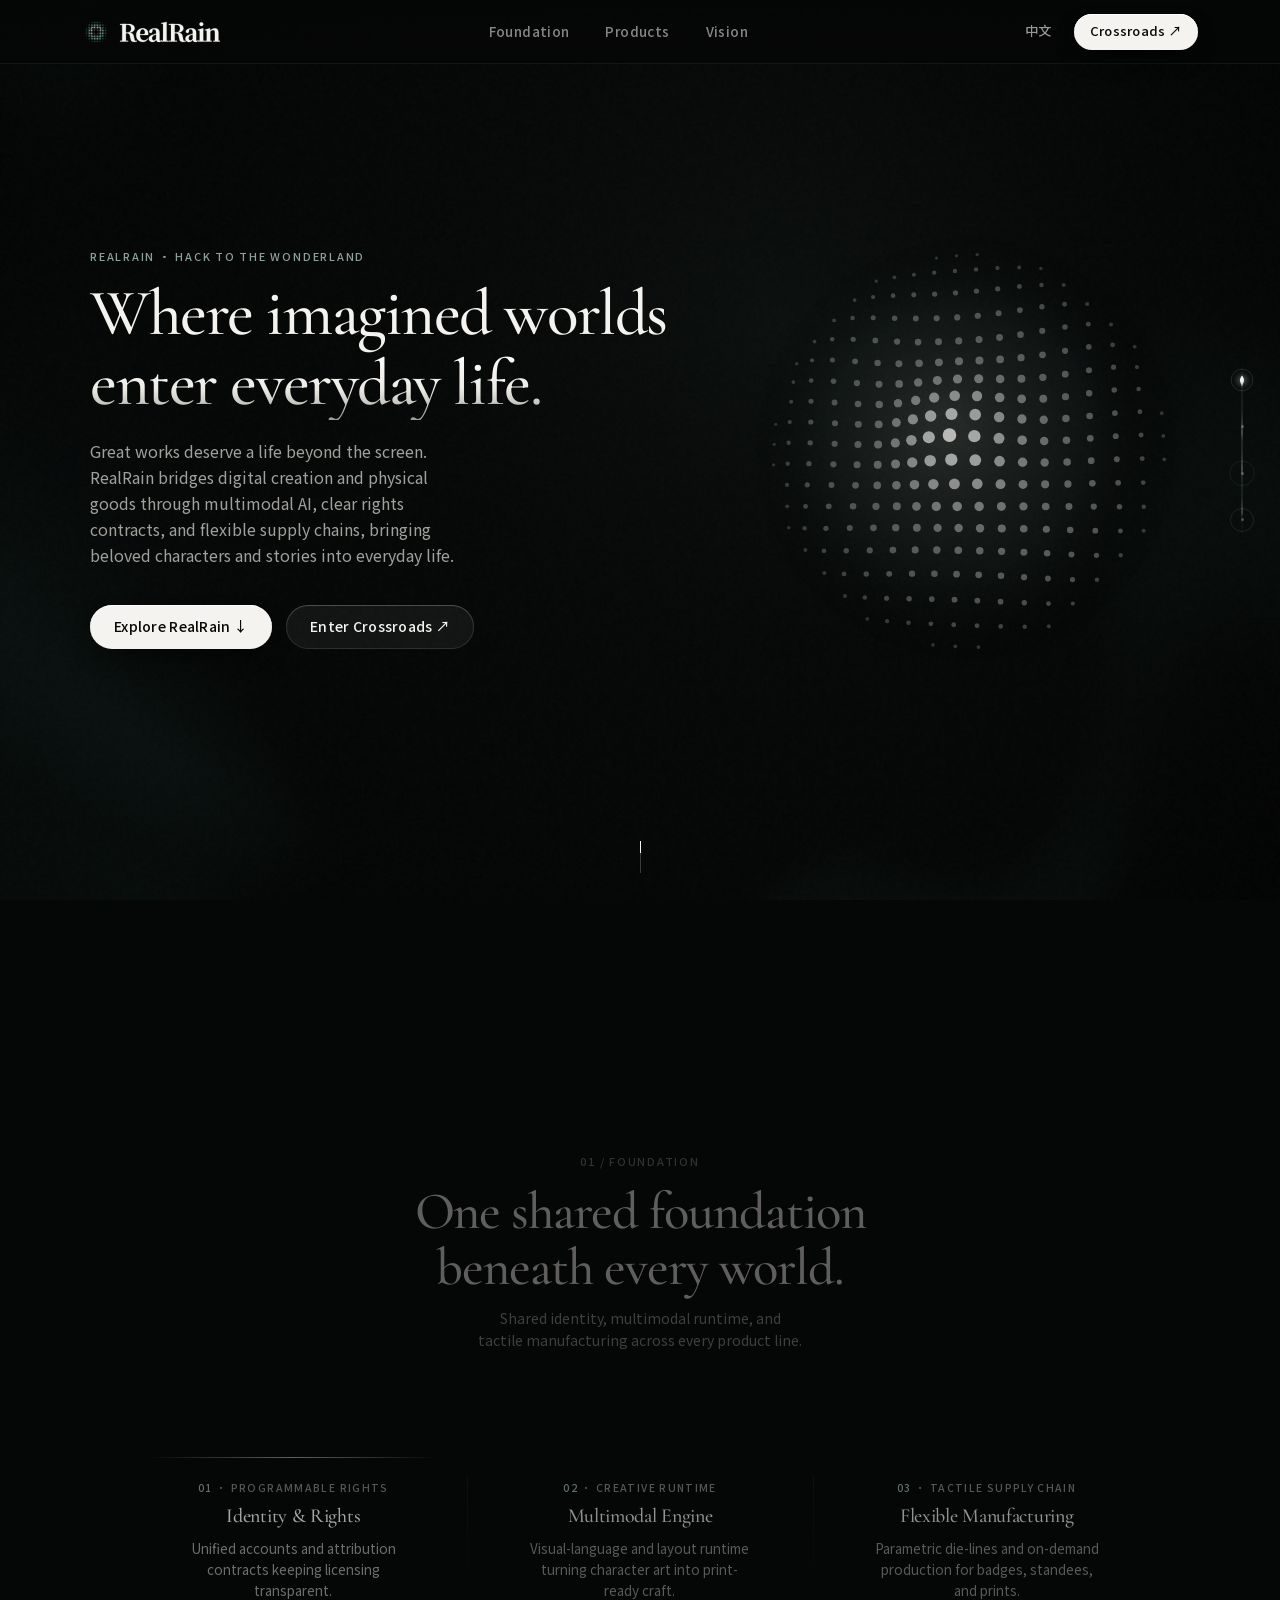
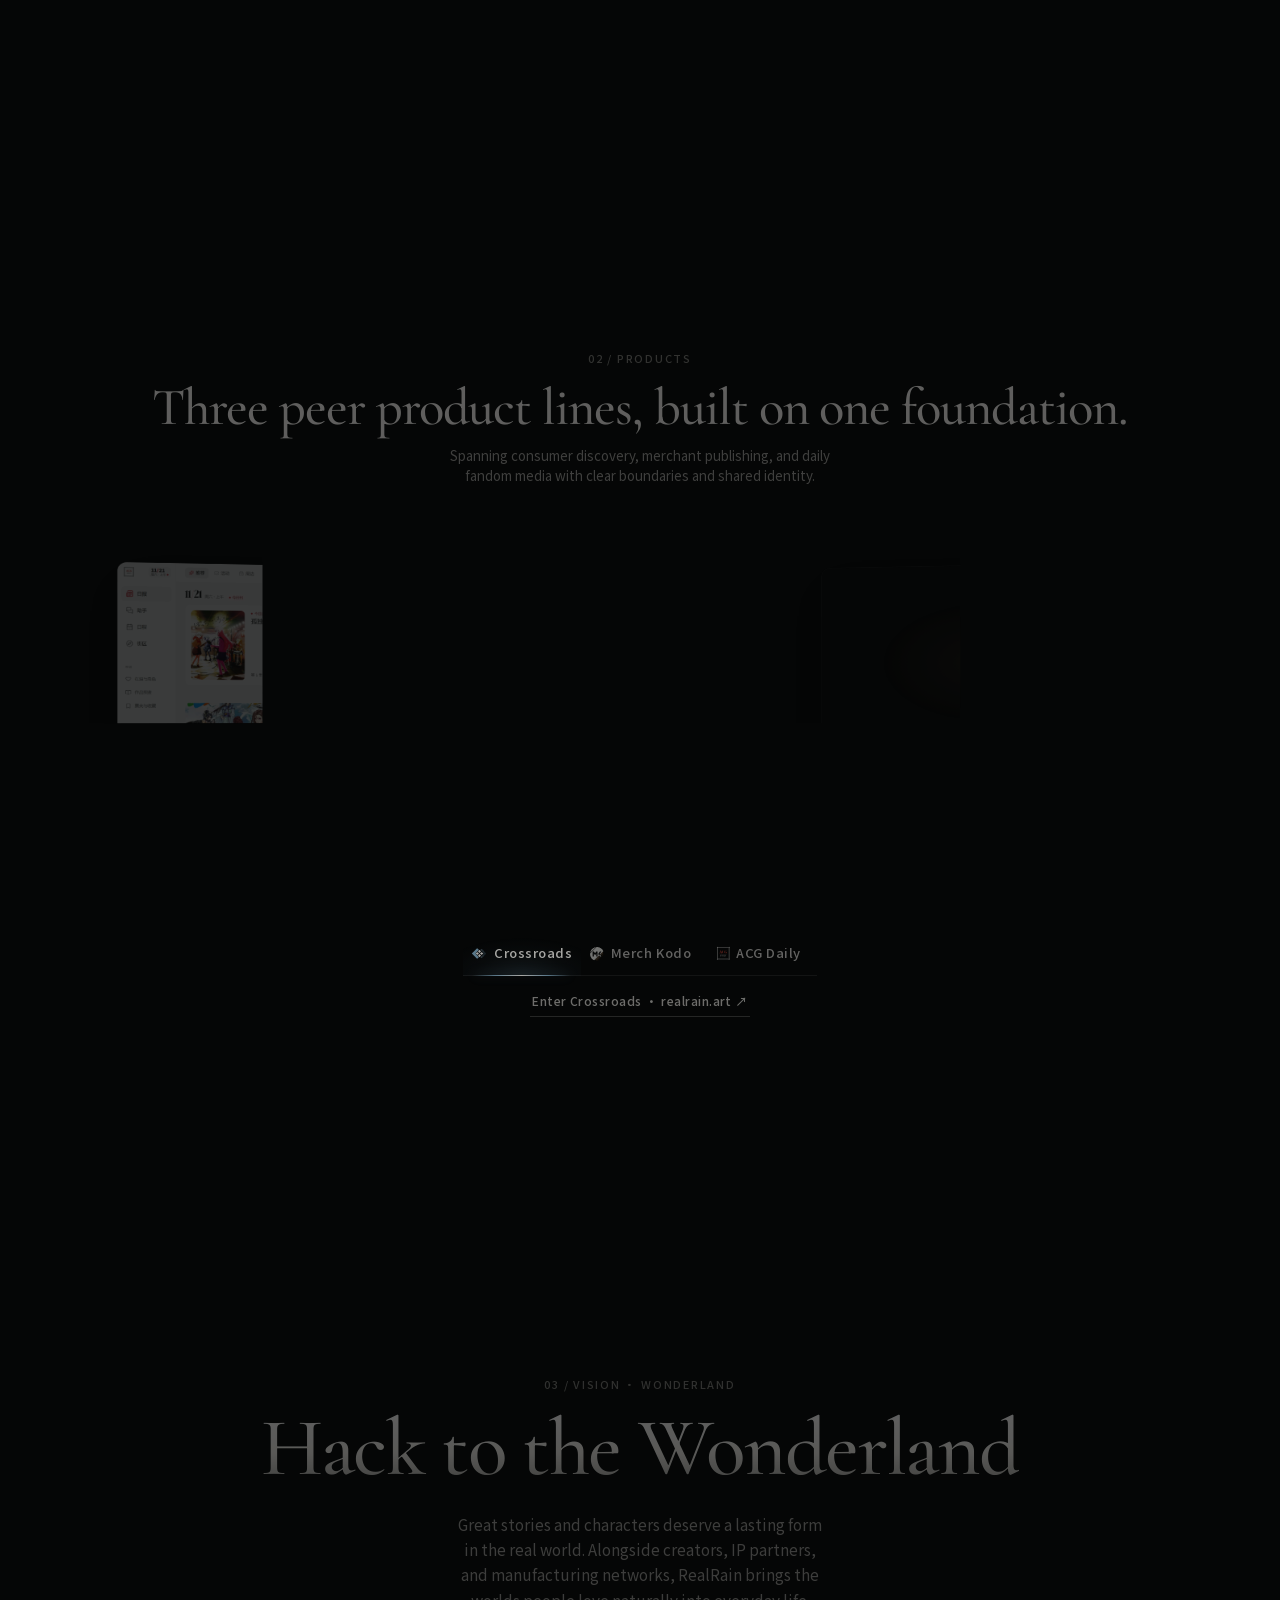
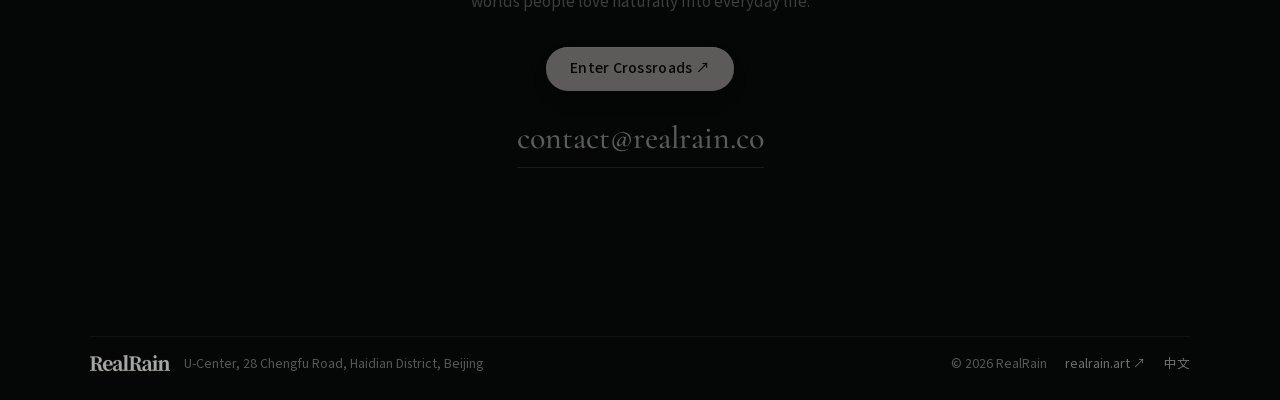
==== index.html @ b2492e74 "feat(brand): update Merch Kodo to v1.1.0 Atelier Bronze emblem, glow, and @2x showcase" ====
<!doctype html>
<html lang="zh-Hans">
<head>
  <meta charset="utf-8" />
  <meta name="viewport" content="width=device-width, initial-scale=1, viewport-fit=cover" />
  <title>非雨 RealRain｜Hack to the Wonderland · 让想象世界，进入现实生活</title>
  <meta name="description" content="非雨 RealRain 连接数字想象与物理现实，以多模态智能、可编程权利契约与柔性造物网络，贯通交汇之地 Crossroads、造物工房 Merch Kodo 与 ACG Daily。唯一愿景：Hack to the Wonderland。" />
  <meta name="theme-color" content="#050606" />
  <link rel="canonical" href="https://realrain.co/" />
  <link rel="alternate" hreflang="zh-Hans" href="https://realrain.co/" />
  <link rel="alternate" hreflang="en" href="https://realrain.co/en/" />
  <link rel="alternate" hreflang="x-default" href="https://realrain.co/" />

  <script>
    (function () {
      var targetLang = "zh";
      var otherPage = "/en/";
      if (/bot|crawler|spider|slurp|baidu|bingbot|googlebot|duckduckbot|yandex/i.test(navigator.userAgent)) return;
      try {
        if (document.referrer && new URL(document.referrer).origin === location.origin) return;
      } catch (e) {}
      var match = document.cookie.match(/(?:^|;\s*)rr_lang=(en|zh)(?:;|$)/);
      var pref = match ? match[1] : null;
      if (!pref && targetLang === "zh") {
        var langs = navigator.languages && navigator.languages.length ? navigator.languages : [navigator.language || ""];
        for (var i = 0; i < langs.length; i++) {
          var code = String(langs[i] || "").toLowerCase();
          if (!code) continue;
          if (code.indexOf("zh") === 0) { pref = "zh"; break; }
          if (code.indexOf("en") === 0) { pref = "en"; break; }
        }
      }
      if (pref && pref !== targetLang) {
        location.replace(otherPage + location.search + location.hash);
      }
    })();
  </script>

  <meta property="og:type" content="website" />
  <meta property="og:site_name" content="非雨 RealRain" />
  <meta property="og:locale" content="zh_CN" />
  <meta property="og:title" content="非雨 RealRain｜让想象世界，进入现实生活" />
  <meta property="og:description" content="非雨 RealRain 贯通交汇之地 Crossroads、造物工房 Merch Kodo 与 ACG Daily。唯一愿景：Hack to the Wonderland。" />
  <meta property="og:url" content="https://realrain.co/" />
  <meta property="og:image" content="https://realrain.co/assets/media/art/realrain-og.jpg?v=20261119-13" />
  <meta property="og:image:width" content="1200" />
  <meta property="og:image:height" content="630" />

  <meta name="twitter:card" content="summary_large_image" />
  <meta name="twitter:title" content="非雨 RealRain｜Hack to the Wonderland" />
  <meta name="twitter:description" content="让想象世界，进入现实生活。贯通交汇之地、造物工房与 ACG Daily。" />
  <meta name="twitter:image" content="https://realrain.co/assets/media/art/realrain-og.jpg?v=20261119-13" />

  <link rel="icon" type="image/png" sizes="64x64" href="assets/logo/favicon-64.png?v=20261121-1" />
  <link rel="apple-touch-icon" href="assets/logo/realrain-favicon-celadon.png?v=20261121-1" />
  <link rel="preload" href="assets/fonts/noto-serif-sc-500.woff2?v=20261119-13" as="font" type="font/woff2" crossorigin />

  <!--email_off-->
  <script type="application/ld+json">
    {
      "@context": "https://schema.org",
      "@type": "Organization",
      "name": "非雨 RealRain",
      "url": "https://realrain.co/",
      "email": "contact@realrain.co",
      "logo": "https://realrain.co/assets/logo/realrain-favicon-celadon.png",
      "address": {
        "@type": "PostalAddress",
        "streetAddress": "北京市海淀区成府路 28 号 优盛大厦",
        "addressLocality": "北京",
        "addressCountry": "CN"
      }
    }
  </script>
  <!--/email_off-->
  <style id="rrInlineStyles">@font-face{font-family:Cormorant Garamond;src:url(assets/fonts/cormorant-garamond-500.woff2?v=20261119-13) format("woff2");font-weight:500;font-style:normal;font-display:swap}@font-face{font-family:"RealRain Serif SC";src:url(assets/fonts/noto-serif-sc-500.woff2?v=20261119-13) format("woff2");font-weight:500;font-style:normal;font-display:swap}@font-face{font-family:RealRain Sans SC;src:url(assets/fonts/noto-sans-sc-400.woff2?v=20261119-13) format("woff2");font-weight:400;font-style:normal;font-display:swap}@font-face{font-family:RealRain Sans SC;src:url(assets/fonts/noto-sans-sc-500.woff2?v=20261119-13) format("woff2");font-weight:500;font-style:normal;font-display:swap}:root{--bg-obsidian: #050606;--ink-ivory: #F4F3EF;--ink-muted: #A1A09C;--ink-subtle: #7E7E79;--accent-mineral: #8CA29B;--font-display: "RealRain Serif SC", "Cormorant Garamond", "Songti SC", "Noto Serif SC", Georgia, serif;--font-sans: "RealRain Sans SC", -apple-system, BlinkMacSystemFont, "PingFang SC", "HarmonyOS Sans SC", "MiSans", "Microsoft YaHei", sans-serif;--font-eyebrow: -apple-system, BlinkMacSystemFont, "Segoe UI", "RealRain Sans SC", sans-serif;--container: 1220px;--header-h: 64px}html[lang=en]{--font-display: "Cormorant Garamond", "RealRain Serif SC", Georgia, serif;--font-sans: -apple-system, BlinkMacSystemFont, "Segoe UI", Roboto, "RealRain Sans SC", sans-serif}*,*:before,*:after{box-sizing:border-box}html{scroll-snap-type:y mandatory;scroll-behavior:smooth;-webkit-text-size-adjust:100%;background:var(--bg-obsidian)}html.is-programmatic-scroll{scroll-snap-type:none!important;scroll-behavior:auto!important}body{margin:0;font-family:var(--font-sans);font-size:15px;font-weight:400;line-height:1.62;color:var(--ink-ivory);background:var(--bg-obsidian);overflow-x:clip;-webkit-font-smoothing:antialiased;-moz-osx-font-smoothing:grayscale;text-rendering:optimizeLegibility}img{display:block;max-width:100%;height:auto}a{color:inherit;text-decoration:none}button{font:inherit;color:inherit;background:none;border:0;padding:0;cursor:pointer}a,button,.triptych-panel,.orbital-card,.orbital-stage,.orb-canvas,.dot-stop{-webkit-tap-highlight-color:transparent}:focus-visible{outline:1.5px solid rgba(244,243,239,.68);outline-offset:3px;border-radius:4px}.triptych-panel:focus,.triptych-panel:focus-visible{outline:none}.eco-tab:focus:not(:focus-visible),.dot-stop:focus:not(:focus-visible){outline:none}.dot-stop:focus-visible,.eco-tab:focus-visible{outline:1.5px solid rgba(244,243,239,.68);outline-offset:2px;border-radius:6px}.skip-link{position:fixed;left:-9999px;top:12px;z-index:200;padding:10px 18px;border-radius:999px;background:var(--ink-ivory);color:#080909;font-weight:500}.skip-link:focus{left:16px}.gl-bg{position:fixed;inset:0;width:100vw;height:100vh;display:block;z-index:0;pointer-events:none}.container{position:relative;z-index:2;width:min(100%,var(--container));margin-inline:auto;padding-inline:clamp(24px,5vw,60px)}.site-header{position:fixed;top:0;left:0;right:0;z-index:90;height:var(--header-h);background:linear-gradient(180deg,#050606e6,#050606bd);border-bottom:1px solid rgba(255,255,255,.055)}.header-inner{width:min(100%,var(--container));height:100%;margin-inline:auto;padding-inline:clamp(20px,4.5vw,52px);display:flex;align-items:center;justify-content:space-between;gap:18px}.header-brand{display:inline-flex;align-items:center;gap:10px;flex-shrink:0;min-height:40px;color:var(--ink-ivory)}.brand-emblem{width:28px;height:28px;display:block;flex-shrink:0;color:var(--accent-mineral)}.brand-wordmark{width:100px;height:20px;display:block;flex-shrink:0;color:var(--ink-ivory);overflow:visible}.header-nav{display:flex;align-items:center;gap:clamp(20px,2.8vw,40px);font-size:13.5px;font-weight:500;letter-spacing:.03em}.header-nav a{opacity:.54;padding-block:6px;white-space:nowrap;transition:opacity .14s ease,color .14s ease}.header-nav a:hover,.header-nav a.is-current{opacity:1;color:var(--ink-ivory)}.header-actions{display:flex;align-items:center;gap:14px;flex-shrink:0}.header-lang{font-size:13px;font-weight:500;letter-spacing:.05em;opacity:.62;padding:6px 8px;white-space:nowrap;transition:opacity .14s ease}.header-lang:hover{opacity:1}.btn{display:inline-flex;align-items:center;justify-content:center;gap:8px;min-height:44px;padding:0 24px;border-radius:999px;font-size:14px;font-weight:500;letter-spacing:.02em;white-space:nowrap;transition:transform .15s cubic-bezier(.2,.9,.3,1),background-color .14s ease,box-shadow .15s ease}.btn:active{transform:scale(.985);transition-duration:.1s}.btn-header-cta{min-height:36px;padding:0 16px;font-size:13px}.btn-luminous{background:var(--ink-ivory);color:#080909;box-shadow:inset 0 1px #fff,0 10px 26px -10px #000000d9}.btn-glass{background:#ffffff0e;color:var(--ink-ivory);box-shadow:inset 0 1px #ffffff24,inset 0 0 0 1px #ffffff1c}@media(hover:hover){.btn-luminous:hover{background:#fff;box-shadow:inset 0 1px #fff,0 14px 30px -8px #000000eb}.btn-glass:hover{background:#ffffff17;box-shadow:inset 0 1px #ffffff38,inset 0 0 0 1px #fff3}}.btn-luminous:active{background:var(--ink-ivory);box-shadow:inset 0 1px #ffffffb8,0 4px 14px -8px #000000e0}.btn-glass:active{background:#ffffff13;box-shadow:inset 0 1px #ffffff1a,inset 0 0 0 1px #ffffff26}.nav-toggle{display:none;flex-direction:column;align-items:center;justify-content:center;gap:6px;width:40px;height:40px;border-radius:999px}.nav-toggle-line{display:block;width:20px;height:1.5px;background:currentColor;border-radius:2px}.chapter-dots{position:fixed;right:clamp(10px,2vw,24px);top:50%;transform:translateY(-50%);z-index:80;user-select:none;touch-action:none}.dots-track{position:relative;display:flex;flex-direction:column;justify-content:space-between;align-items:center;width:28px;height:clamp(144px,22dvh,184px);padding-block:10px;cursor:ns-resize}.rain-rail-canvas{position:absolute;inset:0;width:100%;height:100%;pointer-events:none}.dot-stop{position:relative;z-index:2;width:24px;height:24px;display:flex;align-items:center;justify-content:center;cursor:pointer}.dot-stop:after{content:"";width:3px;height:3px;border-radius:50%;background:#f4f3ef47;transition:transform .16s ease,opacity .16s ease,background-color .16s ease}.dot-stop:hover:after{background:var(--ink-ivory);transform:scale(1.4)}.dot-stop.is-active:after{opacity:0}.mobile-drawer{position:fixed;inset:0;z-index:120;background:#050606f5;color:var(--ink-ivory);overflow-y:auto;overscroll-behavior:contain;opacity:0;visibility:hidden;pointer-events:none;transform:translate3d(0,10px,0);transition:opacity .14s cubic-bezier(.4,0,1,1),transform .14s cubic-bezier(.4,0,1,1),visibility 0s linear .14s}.mobile-drawer[hidden]{display:none}.mobile-drawer.is-open{opacity:1;visibility:visible;pointer-events:auto;transform:none;transition:opacity .24s cubic-bezier(.22,1,.36,1),transform .24s cubic-bezier(.22,1,.36,1),visibility 0s}.mobile-drawer.is-closing{visibility:visible;pointer-events:none}.mobile-drawer-inner{min-height:100dvh;display:flex;flex-direction:column;justify-content:space-between;padding:20px 24px 36px}.mobile-drawer-head{display:flex;align-items:center;justify-content:space-between;padding-bottom:16px;border-bottom:1px solid rgba(255,255,255,.08)}.drawer-brand{display:inline-flex;align-items:center;gap:9px;color:var(--ink-ivory)}.drawer-wordmark{height:19px;width:95px;display:block;flex-shrink:0;color:var(--ink-ivory);overflow:visible}.mobile-drawer-close{display:inline-flex;align-items:center;justify-content:center;min-height:44px;min-width:44px;padding:0 20px;border-radius:999px;border:1px solid rgba(255,255,255,.14);font-size:13px;transition:transform .15s cubic-bezier(.2,.9,.3,1),background-color .14s ease,border-color .14s ease}@media(hover:hover){.mobile-drawer-close:hover{background:#ffffff12;border-color:#ffffff42}}.mobile-drawer-close:active{transform:scale(.985);transition-duration:.1s;background:#ffffff1a;border-color:#ffffff4d}.mobile-drawer-nav{display:flex;flex-direction:column;margin-block:24px}.mobile-drawer-nav a{display:flex;align-items:baseline;gap:16px;padding:15px 0;font-family:var(--font-display);font-size:1.55rem;font-weight:500;border-bottom:1px solid rgba(255,255,255,.07);color:#f4f3efad;transition:color .14s ease}.mobile-drawer-nav a.is-current{color:var(--ink-ivory)}.mobile-drawer-nav a.is-current .drawer-num{color:var(--accent-mineral)}@media(hover:hover){.mobile-drawer-nav a:hover{color:var(--ink-ivory)}}.mobile-drawer-nav a:active{color:var(--ink-ivory)}.drawer-num{font-family:var(--font-eyebrow);font-variant-numeric:tabular-nums;font-size:11px;letter-spacing:.14em;color:var(--ink-subtle)}.mobile-drawer-foot{display:flex;flex-direction:column;gap:16px}.drawer-cta{width:100%}.drawer-meta{display:flex;align-items:center;justify-content:space-between;font-size:14px;color:var(--ink-muted)}.act{position:relative;min-height:100svh;height:100dvh;scroll-snap-align:start;scroll-snap-stop:always;overflow:hidden;display:flex;flex-direction:column;justify-content:center;padding-top:calc(var(--header-h) + clamp(12px,2.2dvh,26px));padding-bottom:clamp(16px,2.8dvh,30px)}.act>.container{transition:opacity .28s cubic-bezier(.22,1,.36,1)}.js-ready .act:not(.is-active)>.container{opacity:.68}.act-header,.orbital-stage{transition:opacity .3s cubic-bezier(.22,1,.36,1),transform .34s cubic-bezier(.22,1,.36,1)}.js-ready .act:not(.is-active) .act-header{opacity:.56;transform:translate3d(0,8px,0)}.js-ready .act:not(.is-active) .orbital-stage,.js-ready .act:not(.is-active) .contact-center{opacity:.54;transform:translate3d(0,12px,0)}.eyebrow{margin:0 0 clamp(8px,1.4dvh,14px);font-family:var(--font-eyebrow);font-variant-numeric:tabular-nums;font-size:11px;font-weight:500;letter-spacing:.16em;text-transform:uppercase;color:var(--ink-subtle)}.act-header{margin-bottom:clamp(18px,3.2dvh,34px)}.act-header-compact{margin-bottom:clamp(16px,2.6dvh,28px)}.act-title{margin:0;font-family:var(--font-display);font-size:clamp(1.85rem,3.5vw,3.05rem);font-weight:500;line-height:1.18;letter-spacing:-.02em;color:var(--ink-ivory);text-wrap:balance}html[lang=en] .act-title{font-size:clamp(2.15rem,4.1vw,3.5rem);line-height:1.08}.act-lead{margin:clamp(8px,1.2dvh,12px) 0 0;max-width:58ch;font-size:clamp(13.5px,1.1vw,15.5px);line-height:1.58;color:var(--ink-muted);text-wrap:balance}.platinum-text{background:linear-gradient(180deg,#fff,#ecebe6 56%,#9c9c97);-webkit-background-clip:text;background-clip:text;color:transparent}.reveal-line>span{display:block}.reveal-line>span,.reveal-fade{transition:opacity .22s ease}.cover-act{padding-top:var(--header-h);padding-bottom:clamp(18px,3dvh,30px)}.cover-container{height:100%;display:flex;flex-direction:column;justify-content:space-between}.cover-grid{flex:1 1 auto;display:grid;grid-template-columns:minmax(0,1.15fr) minmax(0,.85fr);align-items:center;gap:clamp(20px,4vw,48px)}.cover-copy .eyebrow{color:var(--accent-mineral)}.cover-title{margin:0 0 clamp(14px,2.2dvh,24px);font-family:var(--font-display);font-size:clamp(2.45rem,5.1vw,4.45rem);font-weight:500;line-height:1.13;letter-spacing:-.022em;color:var(--ink-ivory)}html[lang=en] .cover-title{font-size:clamp(2.55rem,5.1vw,4.45rem);line-height:1.08}.cover-sub{margin:0 0 clamp(24px,4dvh,40px);font-size:clamp(15px,1.25vw,17.5px);color:var(--ink-muted);max-width:48ch;text-wrap:balance}.cover-actions{display:flex;flex-wrap:wrap;align-items:center;gap:14px}.cover-sculpture{position:relative;display:flex;align-items:center;justify-content:center;width:100%;height:clamp(280px,52dvh,490px)}.orb-canvas{width:100%;height:100%;display:block;touch-action:none;user-select:none;-webkit-user-select:none;cursor:grab}.orb-canvas:active{cursor:grabbing}.scroll-drop{align-self:center;display:flex;align-items:flex-end;justify-content:center;width:32px;height:40px}.scroll-drop-line{position:relative;width:1px;height:32px;background:#f4f3ef38;overflow:hidden}.scroll-drop-line:after{content:"";position:absolute;left:0;top:0;width:1px;height:12px;background:var(--ink-ivory);animation:dropBead 2.1s cubic-bezier(.4,0,.2,1) infinite}@keyframes dropBead{0%{transform:translate3d(0,-12px,0);opacity:0}25%{opacity:1}75%{opacity:.9}to{transform:translate3d(0,32px,0);opacity:0}}.orbital-stage{position:relative;width:100%;perspective:1600px;touch-action:pan-y;user-select:none;cursor:grab}.orbital-stage.is-dragging{cursor:grabbing}.orbital-ring{position:relative;width:100%;height:100%;transform-style:preserve-3d;pointer-events:none}.orbital-card{position:absolute;left:50%;top:50%;transform-origin:center center;pointer-events:auto}#platform.is-active .orbital-card{will-change:transform,opacity}.orbital-card:not(.is-center){cursor:pointer}.foundation-container{display:flex;flex-direction:column;align-items:center}.foundation-header{text-align:center;max-width:680px;margin:0 auto clamp(68px,12.5dvh,124px)}.foundation-header .act-lead{margin-inline:auto}.strata-canvas{position:absolute;inset:0;width:100%;height:100%;display:block;z-index:1;pointer-events:none}.triptych-rail{position:relative;width:min(100%,1040px);margin-inline:auto;height:1px;background:transparent;overflow:hidden}.triptych-beam{display:block;width:33.3333%;height:1px;background:linear-gradient(90deg,#f4f3ef00 8%,#f4f3ef8f,#8ca29b00 92%);transform:translate3d(calc(var(--active-what, 0) * 100%),0,0);transition:transform .28s cubic-bezier(.22,1,.36,1);will-change:transform}.triptych-deck{width:min(100%,1040px);margin-inline:auto;display:grid;grid-template-columns:repeat(3,minmax(0,1fr));align-items:start;gap:0}.triptych-panel{position:relative;padding:clamp(18px,2.4dvh,28px) clamp(16px,2vw,28px) clamp(8px,1.4dvh,16px);display:flex;flex-direction:column;align-items:center;text-align:center;justify-content:flex-start;gap:8px;background:transparent;border:0;box-shadow:none;cursor:default}.triptych-panel:not(:first-child):before{content:"";position:absolute;left:0;top:18px;bottom:8px;width:1px;background:linear-gradient(180deg,#ffffff0f,#fff0);pointer-events:none}.card-kicker{font-family:var(--font-eyebrow);font-variant-numeric:tabular-nums;font-size:10.5px;font-weight:500;letter-spacing:.13em;text-transform:uppercase;color:var(--ink-subtle)}.card-num{color:var(--accent-mineral)}.triptych-panel h3{margin:0;font-family:var(--font-display);font-size:clamp(1.2rem,1.56vw,1.44rem);font-weight:500;line-height:1.28;letter-spacing:-.015em;color:var(--ink-ivory);opacity:.88;transition:opacity .2s ease}@media(hover:hover){.triptych-panel:hover h3{opacity:1}}.triptych-panel.is-expanded h3{opacity:1}.card-brief-wrap{display:block}.card-brief{margin:0 auto;max-width:28ch;font-size:13.5px;line-height:1.56;color:var(--ink-muted);opacity:.8;transition:opacity .2s ease}@media(hover:hover){.triptych-panel:hover .card-brief{opacity:1}}.triptych-panel.is-expanded .card-brief{opacity:1}.stage-container{display:flex;flex-direction:column;align-items:center}.stage-header{text-align:center;margin-bottom:clamp(10px,1.8dvh,18px)}.stage-sub{margin:clamp(6px,1dvh,10px) auto 0;max-width:58ch;font-size:clamp(13px,1.05vw,14.5px);line-height:1.52;color:var(--ink-muted);text-wrap:balance}.orbital-stage-quad{height:clamp(290px,47dvh,430px)}.stage-plate{width:min(76vw,524px);height:100%;margin:0;display:flex;flex-direction:column;align-items:center;justify-content:space-between;gap:10px;background:none;border:0;box-shadow:none;overflow:visible}#platform{--stage-glow: #84B0CA;--stage-glow-rgb: 132, 176, 202}.plate-art{position:relative;width:100%;flex:1 1 auto;min-height:0;display:flex;align-items:center;justify-content:center}.plate-art:before{content:"";position:absolute;inset:6% 10%;border-radius:50%;background:radial-gradient(closest-side,rgba(140,162,155,.09),transparent 76%);pointer-events:none}[data-ring-card="0"] .plate-art:before{background:radial-gradient(closest-side,rgba(132,176,202,.14),transparent 76%)}[data-ring-card="1"] .plate-art:before{background:radial-gradient(closest-side,rgba(204,166,123,.15),transparent 76%)}[data-ring-card="2"] .plate-art:before{background:radial-gradient(closest-side,rgba(229,77,62,.14),transparent 76%)}.plate-art .main-art{position:relative;z-index:1;max-width:96%;max-height:95%;width:auto;height:auto;object-fit:contain;border-radius:12px;box-shadow:0 26px 54px -18px #000000eb,0 0 0 1px #ffffff1a;pointer-events:none;transition:box-shadow .18s ease}.orbital-card:not(.is-center):hover .main-art{box-shadow:0 26px 54px -18px #000000eb,0 0 0 1px #f4f3ef57}.plate-meta{text-align:center;max-width:44ch;padding-inline:8px;transition:opacity .18s ease}.plate-kicker{display:block;margin-bottom:4px;font-family:var(--font-eyebrow);font-size:10.5px;font-weight:500;letter-spacing:.14em;text-transform:uppercase;color:var(--accent-mineral)}[data-ring-card="0"] .plate-kicker{color:#84b0ca}[data-ring-card="1"] .plate-kicker{color:#cca67b}[data-ring-card="2"] .plate-kicker{color:#e54d3e}.plate-title-row{display:inline-flex;align-items:center;justify-content:center;gap:9px}.plate-logo{display:block;flex-shrink:0}.plate-logo--crossroads{width:25px;height:25px}.plate-logo--merchkodo{width:23.5px;height:23.5px}.plate-logo--acgdaily{width:21.5px;height:21.5px}.plate-meta h3{margin:0;font-family:var(--font-display);font-size:clamp(1.12rem,1.45vw,1.32rem);font-weight:500;color:var(--ink-ivory)}.plate-meta p{margin:4px 0 0;font-size:12.8px;line-height:1.5;color:var(--ink-muted)}.stage-foot{margin-top:clamp(10px,1.8dvh,18px);display:flex;flex-direction:column;align-items:center;gap:12px}.eco-bar{position:relative;display:grid;grid-template-columns:repeat(3,minmax(0,1fr));align-items:center;width:min(100%,432px);padding:0;background:transparent;border:0;border-bottom:1px solid rgba(255,255,255,.09);border-radius:0}.eco-thumb{position:absolute;top:0;bottom:-1px;left:0;width:33.3333%;background:radial-gradient(ellipse 76% 95% at 50% 100%,rgba(var(--stage-glow-rgb, 132, 176, 202),.18),rgba(var(--stage-glow-rgb, 132, 176, 202),.05) 54%,#05060600);transform:translate3d(calc(var(--stage-idx, 0) * 100%),0,0);transition:transform .3s cubic-bezier(.22,1,.36,1),background .24s ease;pointer-events:none;z-index:0}.eco-thumb:after{content:"";position:absolute;left:8%;right:8%;bottom:0;height:1.5px;background:linear-gradient(90deg,rgba(244,243,239,0) 0%,var(--stage-glow, #84B0CA) 24%,#F4F3EF 50%,var(--stage-glow, #84B0CA) 76%,rgba(132,176,202,0) 100%);box-shadow:0 0 12px rgba(var(--stage-glow-rgb, 132, 176, 202),.48);transition:background .24s ease,box-shadow .24s ease}.eco-tab{position:relative;z-index:1;display:inline-flex;align-items:center;justify-content:center;gap:6px;padding:9px 8px 11px;border-radius:0;font-family:var(--font-eyebrow);font-size:13px;font-weight:500;letter-spacing:.04em;color:#f4f3ef94;white-space:nowrap;transition:color .18s ease}.eco-tab-logo{display:block;flex-shrink:0;opacity:.68;transition:opacity .18s ease}.eco-tab-logo--crossroads{width:17px;height:17px}.eco-tab-logo--merchkodo{width:16px;height:16px}.eco-tab-logo--acgdaily{width:14.5px;height:14.5px}.eco-tab.is-active .eco-tab-logo{opacity:1}@media(hover:hover){.eco-tab:hover{color:#f4f3efcc}}.eco-tab:focus-visible{color:#f4f3efcc}.eco-tab.is-active,.eco-tab.is-active:focus-visible{color:var(--ink-ivory)}@media(hover:hover){.eco-tab.is-active:hover{color:var(--ink-ivory)}}.stage-link{font-family:var(--font-eyebrow);font-size:12px;font-weight:500;letter-spacing:.04em;color:var(--ink-muted);padding:4px 2px;border-bottom:1px solid rgba(244,243,239,.2);transition:color .14s ease,border-color .14s ease}.stage-link:hover{color:var(--ink-ivory);border-color:var(--ink-ivory)}.contact-act{justify-content:space-between;padding-bottom:clamp(16px,3dvh,30px)}.contact-container{flex:1 1 auto;height:100%;display:flex;flex-direction:column;justify-content:space-between}.contact-center{text-align:center;max-width:820px;margin-inline:auto;transform-style:preserve-3d;transition:opacity .3s cubic-bezier(.22,1,.36,1),transform .34s cubic-bezier(.22,1,.36,1)}.slogan-monolith{margin:0 0 clamp(14px,2.4dvh,22px);font-family:Cormorant Garamond,"RealRain Serif SC",Georgia,serif;font-size:clamp(2.5rem,6.4vw,5.2rem);font-weight:500;line-height:1.04;letter-spacing:-.02em}.vision-lead{margin:0 auto clamp(22px,3.6dvh,34px);max-width:54ch;font-size:clamp(14.5px,1.2vw,16.5px);line-height:1.65;color:var(--ink-muted);text-wrap:balance}.contact-actions{display:flex;flex-direction:column;align-items:center;gap:clamp(14px,2.4dvh,22px)}.contact-mail{display:inline-block;font-family:Cormorant Garamond,"RealRain Serif SC",Georgia,serif;font-size:clamp(1.35rem,2.5vw,2rem);font-weight:500;color:var(--ink-ivory);border-bottom:1px solid rgba(255,255,255,.24);padding-bottom:3px;word-break:break-word;transition:color .14s ease,border-color .14s ease,transform .16s cubic-bezier(.2,.9,.3,1)}.contact-mail:hover{color:#fff;border-color:#fff}.colophon{padding-top:16px;border-top:1px solid rgba(255,255,255,.08);display:flex;flex-wrap:wrap;align-items:center;justify-content:space-between;gap:10px 24px;font-size:12.5px;color:var(--ink-subtle)}.colophon-left{display:flex;flex-wrap:wrap;align-items:center;gap:8px 14px}.colophon-wordmark{width:80px;height:16px;display:block;flex-shrink:0;color:var(--ink-ivory);overflow:visible}.colophon-sep{padding-left:12px;border-left:1px solid rgba(255,255,255,.16);color:var(--ink-muted)}.colophon-right{display:flex;flex-wrap:wrap;align-items:center;gap:10px 18px}.colophon-right a{color:var(--ink-muted);transition:color .14s ease}.colophon-right a:hover{color:var(--ink-ivory)}@media(prefers-reduced-motion:reduce){html{scroll-behavior:auto}*,*:before,*:after{animation:none!important;transition:none!important}}@media(max-width:960px){.header-nav,.btn-header-cta{display:none}.nav-toggle{display:inline-flex}.cover-grid{grid-template-columns:minmax(0,1fr);align-content:center;gap:clamp(14px,2.5dvh,24px)}.cover-sculpture{order:-1;width:100%;height:auto;justify-content:center}.cover-sculpture .orb-canvas{width:min(56vw,240px);height:min(56vw,240px);margin-inline:auto}.triptych-rail{display:none}.foundation-header{align-items:center;text-align:center;margin-bottom:clamp(44px,7.5dvh,68px)}.triptych-deck{display:flex;flex-direction:column;align-items:center;overflow:visible;gap:0;margin:0 auto;width:100%;border-bottom:0}.triptych-panel{flex:none;width:min(100%,350px);padding:11px 0;border:0;border-top:1px solid rgba(255,255,255,.08);align-items:center;text-align:center;gap:3px;outline:none}.triptych-panel:not(:first-child):before{display:none}.triptych-panel .card-num,.triptych-panel .card-kicker{color:var(--accent-mineral)}.triptych-panel h3,.card-brief{opacity:1;text-align:center}.card-brief-wrap{display:block;opacity:1}.orbital-stage-quad{height:clamp(240px,40dvh,330px)}.stage-plate{width:min(82vw,430px);gap:8px}}@media(max-width:640px){:root{--header-h: 56px}.container,.header-inner{padding-inline:20px}.header-brand{gap:9px}.brand-emblem{width:24px;height:24px}.brand-wordmark{width:90px;height:18px}.chapter-dots{right:3px;pointer-events:none;opacity:.68}.dots-track{width:12px;height:96px;padding-block:4px}.dot-stop{width:12px;height:18px}.cover-grid{gap:clamp(16px,3dvh,26px)}.cover-title{font-size:clamp(2.05rem,8.6vw,2.75rem);margin-bottom:12px}html[lang=en] .cover-title{font-size:clamp(2.12rem,8.8vw,2.85rem)}.act-title{font-size:clamp(1.48rem,6vw,1.92rem)}html[lang=en] .act-title{font-size:clamp(1.36rem,5.5vw,1.78rem);line-height:1.12}.cover-sub{font-size:14px;line-height:1.58;margin-bottom:20px}.cover-actions{display:grid;grid-template-columns:repeat(2,minmax(0,1fr));gap:10px;width:100%}.cover-actions .btn{width:100%;min-height:44px;padding:0 12px;font-size:13.5px}.act-lead,.stage-sub{font-size:13.5px;line-height:1.5;margin-top:7px;max-width:none}.cover-sculpture{height:auto}.cover-sculpture .orb-canvas{width:min(58vw,224px);height:min(58vw,224px)}.act-header,.act-header-compact,.stage-header{margin-bottom:clamp(14px,2.2dvh,20px)}.foundation-header{margin-bottom:clamp(44px,8dvh,68px)}.triptych-deck{margin-bottom:0}.triptych-panel{width:min(100%,336px);padding:10px 0;gap:2px}.triptych-panel h3{font-size:1.08rem}.card-brief{font-size:12.5px;line-height:1.44}.orbital-stage{width:100vw;max-width:none}.orbital-stage-quad{height:clamp(228px,36dvh,292px)}.stage-plate{width:min(74vw,294px)}.plate-meta{padding-inline:2px}.plate-title-row{gap:7px}.plate-logo--crossroads{width:21px;height:21px}.plate-logo--merchkodo{width:20px;height:20px}.plate-logo--acgdaily{width:18.5px;height:18.5px}.plate-meta h3{font-size:1.14rem}.plate-meta p{font-size:12.8px;line-height:1.46}.stage-foot{margin-top:clamp(10px,1.8dvh,16px);gap:10px}.eco-bar{width:min(100%,352px);padding:0}.eco-thumb{top:0;bottom:-1px;left:0;width:33.3333%;transition:transform .32s cubic-bezier(.22,1,.36,1),background .24s ease}.eco-tab{gap:5px;padding:8px 4px 10px;font-size:12.2px}.eco-tab-logo--crossroads{width:15.5px;height:15.5px}.eco-tab-logo--merchkodo{width:14.5px;height:14.5px}.eco-tab-logo--acgdaily{width:13px;height:13px}.stage-link{font-size:11.8px}.contact-center{text-align:center}.slogan-monolith{font-size:clamp(2.15rem,9.2vw,3.05rem);margin-bottom:12px}.vision-lead{font-size:14px;line-height:1.58;margin-bottom:20px}.contact-mail{font-size:clamp(1.32rem,5.8vw,1.9rem)}.colophon{flex-direction:column;align-items:flex-start;text-align:left;gap:8px;padding-top:14px;font-size:11.8px}.colophon-left{gap:6px 12px}.colophon-sep{border-left:0;padding-left:0}.colophon-right{gap:8px 16px}}@media(max-width:359px){.container,.header-inner{padding-inline:16px}.cover-actions{gap:8px}.cover-actions .btn{min-height:38px;padding:0 8px;font-size:11.8px}.eco-tab{font-size:11.2px;padding:7px 2px 9px}}@media(max-width:640px)and (max-height:700px){.act{padding-top:calc(var(--header-h) + 6px);padding-bottom:10px}.eyebrow{margin-bottom:4px}.act-header,.act-header-compact,.stage-header{margin-bottom:8px}.foundation-header{margin-bottom:24px}.cover-grid{gap:10px}.cover-title{font-size:clamp(1.78rem,7.8vw,2.35rem);margin-bottom:8px}html[lang=en] .cover-title{font-size:clamp(1.85rem,8vw,2.45rem)}.cover-sub{font-size:12.2px;line-height:1.42;margin-bottom:12px}.cover-actions .btn{min-height:36px;padding:0 10px;font-size:12px}.scroll-drop{display:none}.act-title,html[lang=en] .act-title{font-size:clamp(1.16rem,4.9vw,1.55rem);line-height:1.14}.act-lead,.stage-sub{font-size:11.6px;line-height:1.35;margin-top:4px}.triptych-deck{margin-bottom:0}.triptych-panel{padding:7px 0;gap:2px}.triptych-panel h3{font-size:.98rem}.card-brief{font-size:11.2px;line-height:1.32}.orbital-stage-quad{height:176px}.plate-meta h3{font-size:1.02rem}.stage-foot{margin-top:6px;gap:6px}.eco-tab{font-size:11px;padding:5px 4px 7px}.slogan-monolith{font-size:clamp(2.1rem,8.8vw,3rem);margin-bottom:10px}.vision-lead{font-size:12px;line-height:1.42;margin-bottom:14px}.contact-mail{font-size:clamp(1.2rem,5.4vw,1.7rem)}.plate-meta p{font-size:11px;line-height:1.32}.colophon{padding-top:10px;gap:5px;font-size:11px}.cover-sculpture{height:auto}.cover-sculpture .orb-canvas{width:min(40vw,128px);height:min(40vw,128px)}}@media(max-height:600px){html{scroll-snap-type:y proximity}.act{height:auto;min-height:100svh;overflow:visible;padding-top:calc(var(--header-h) + 28px);padding-bottom:36px}}</style>
  <script type="module" id="rrInlineScript">(function(){"use strict";document.documentElement.classList.add("js-ready");function Pe(){var o=document.getElementById("glCanvas");if(!o)return;var i=window.matchMedia("(prefers-reduced-motion: reduce)").matches,n={scroll:0,scrollTarget:0,mx:.5,my:.5,mxTarget:.5,myTarget:.5,rx:.5,ry:.5,rippleT:-10},u=performance.now();function P(){u=performance.now()}window.addEventListener("pointermove",function(y){n.mxTarget=y.clientX/Math.max(1,window.innerWidth),n.myTarget=1-y.clientY/Math.max(1,window.innerHeight),P()},{passive:!0}),window.addEventListener("pointerdown",function(y){n.rx=y.clientX/Math.max(1,window.innerWidth),n.ry=1-y.clientY/Math.max(1,window.innerHeight),n.rippleT=performance.now()*.001,P()},{passive:!0});function K(){var y=Math.max(1,document.documentElement.scrollHeight-window.innerHeight);n.scrollTarget=Math.max(0,Math.min(1,window.scrollY/y)),P()}window.addEventListener("scroll",K,{passive:!0}),K();var a=o.getContext("webgl",{alpha:!1,antialias:!1,depth:!1,stencil:!1})||o.getContext("experimental-webgl",{alpha:!1,antialias:!1,depth:!1,stencil:!1});if(a){let y=function(O,I){var q=a.createShader(O);return a.shaderSource(q,I),a.compileShader(q),a.getShaderParameter(q,a.COMPILE_STATUS)?q:(a.deleteShader(q),null)};var L=["attribute vec2 aPos;","void main() { gl_Position = vec4(aPos, 0.0, 1.0); }"].join(`
`),g=["precision mediump float;","uniform vec2 uRes;","uniform float uTime;","uniform vec2 uMouse;","uniform float uScroll;","uniform vec2 uRipple;","uniform float uRippleAge;","","float hash(vec2 p) {","  p = fract(p * vec2(123.34, 456.21));","  p += dot(p, p + 45.32);","  return fract(p.x * p.y);","}","","float noise(vec2 p) {","  vec2 i = floor(p);","  vec2 f = fract(p);","  vec2 u = f * f * (3.0 - 2.0 * f);","  return mix(","    mix(hash(i + vec2(0.0, 0.0)), hash(i + vec2(1.0, 0.0)), u.x),","    mix(hash(i + vec2(0.0, 1.0)), hash(i + vec2(1.0, 1.0)), u.x),","    u.y","  );","}","","float fbm(vec2 p) {","  float v = 0.0;","  float a = 0.56;","  mat2 rot = mat2(0.8, 0.6, -0.6, 0.8);","  for (int i = 0; i < 2; i++) {","    v += a * noise(p);","    p = rot * p * 2.04;","    a *= 0.44;","  }","  return v;","}","","void main() {","  vec2 uv = gl_FragCoord.xy / uRes;","  float aspect = uRes.x / max(1.0, uRes.y);","  float portrait = clamp(1.0 - aspect, 0.0, 0.55);","  vec2 scale = vec2(max(aspect, 0.72), max(1.0, 1.0 + portrait * 0.18));","  vec2 p = (uv - 0.5) * scale;","","  vec2 m = (uMouse - 0.5) * scale;","  float md = length(p - m);","  p += normalize(p - m + 0.001) * exp(-md * 2.4) * 0.05;","","  float t = uTime * 0.14;","  vec2 q = vec2(fbm(p * 1.4 + t + uScroll * 1.1), fbm(p * 1.4 + vec2(4.2, 1.7) - t * 0.8));","  float f = fbm(p * 1.9 + q * 1.65 + vec2(uScroll * 0.8, -uScroll * 0.5));","","  float ribbon = smoothstep(0.38, 0.74, f);","  float filament = pow(smoothstep(0.52, 0.84, f), 2.1);","","  vec2 rp = (uv - uRipple) * scale;","  float rd = length(rp);","  float wave = 0.0;","  if (uRippleAge >= 0.0 && uRippleAge < 2.2) {","    float radius = uRippleAge * 0.55;","    wave = exp(-abs(rd - radius) * 28.0) * exp(-uRippleAge * 1.4) * 0.30;","  }","","  vec3 baseObsidian = vec3(0.018, 0.021, 0.020);","  vec3 mineralStone = vec3(0.055, 0.098, 0.090);","  vec3 silverMist = vec3(0.27, 0.35, 0.335);","","  vec3 col = mix(baseObsidian, mineralStone, ribbon * 0.92);","  col += silverMist * (filament * 0.25 + wave);","  col += vec3(0.15, 0.21, 0.195) * exp(-md * 2.8) * 0.22;","  col *= 1.0 - smoothstep(0.34, 1.08 + portrait * 0.22, length(p * vec2(mix(0.78, 0.68, portrait), 0.95))) * mix(0.62, 0.44, portrait);","  col += (hash(gl_FragCoord.xy) - 0.5) * 0.012;","","  gl_FragColor = vec4(col, 1.0);","}"].join(`
`),E=y(a.VERTEX_SHADER,L),m=y(a.FRAGMENT_SHADER,g),h=E&&m?a.createProgram():null;if(h&&(a.attachShader(h,E),a.attachShader(h,m),a.linkProgram(h)),h&&a.getProgramParameter(h,a.LINK_STATUS)){a.useProgram(h);var S=a.createBuffer();a.bindBuffer(a.ARRAY_BUFFER,S),a.bufferData(a.ARRAY_BUFFER,new Float32Array([-1,-1,1,-1,-1,1,1,1]),a.STATIC_DRAW);var B=a.getAttribLocation(h,"aPos");a.enableVertexAttribArray(B),a.vertexAttribPointer(B,2,a.FLOAT,!1,0,0);var R=a.getUniformLocation(h,"uRes"),X=a.getUniformLocation(h,"uTime"),l=a.getUniformLocation(h,"uMouse"),c=a.getUniformLocation(h,"uScroll"),d=a.getUniformLocation(h,"uRipple"),b=a.getUniformLocation(h,"uRippleAge"),Y=function(){var O=Math.min(.45,640/Math.max(1,window.innerWidth));o.width=Math.max(1,Math.round(window.innerWidth*O)),o.height=Math.max(1,Math.round(window.innerHeight*O)),a.viewport(0,0,o.width,o.height),P()};window.addEventListener("resize",Y,{passive:!0}),Y();var U=performance.now(),k=0,j=0,Z=function(O){if(j=0,!document.hidden){var I=typeof O=="number"?O:performance.now(),q=I*.001,D=n.rippleT>0?q-n.rippleT:-1,C=D>=0&&D<2.2,V=I-u>650&&!C;if(!i&&V&&I-k<32){j=requestAnimationFrame(Z);return}if(k=I,!i&&I-u>1200){var Q=q*.24;n.mxTarget=.5+Math.sin(Q)*.18,n.myTarget=.52+Math.cos(Q*.78)*.14}n.scroll+=(n.scrollTarget-n.scroll)*.14,n.mx+=(n.mxTarget-n.mx)*.14,n.my+=(n.myTarget-n.my)*.14,a.uniform2f(R,o.width,o.height),a.uniform1f(X,i?1.5:(I-U)*.001),a.uniform2f(l,n.mx,n.my),a.uniform1f(c,n.scroll),a.uniform2f(d,n.rx,n.ry),a.uniform1f(b,D),a.drawArrays(a.TRIANGLE_STRIP,0,4),i||(j=requestAnimationFrame(Z))}};document.addEventListener("visibilitychange",function(){!document.hidden&&!i&&!j&&(k=0,j=requestAnimationFrame(Z))}),Z(U);return}}var N=o.getContext("2d");if(!N)return;function F(){o.width=window.innerWidth,o.height=window.innerHeight}window.addEventListener("resize",F,{passive:!0}),F();function z(){var y=o.width,O=o.height;N.fillStyle="#050606",N.fillRect(0,0,y,O);var I=N.createRadialGradient(y*n.mxTarget,O*(1-n.myTarget),20,y*.5,O*.5,Math.max(y,O)*.75);I.addColorStop(0,"rgba(140, 162, 155, 0.17)"),I.addColorStop(.55,"rgba(38, 56, 52, 0.075)"),I.addColorStop(1,"rgba(5, 6, 6, 0)"),N.fillStyle=I,N.fillRect(0,0,y,O),i||requestAnimationFrame(z)}z()}function Re(){var o=document.getElementById("orbCanvas");if(!o)return;var i=o.getContext("2d");if(!i)return;for(var n=window.matchMedia("(prefers-reduced-motion: reduce)").matches,u=[],P=[],K=0;K<19;K++)for(var a=0;a<19;a++){var L=(a-9)/9,g=(K-9)/9,E=Math.sqrt(L*L+g*g);E<=1.02&&(u.push({nx:L,ny:g,dist:E,baseR:Math.max(.18,1-E*.72)}),P.push({sx:0,sy:0,r:1,z:0,lit:0,alpha:.5}))}var m=.14,h=-.18,S=.14,B=-.18,R=0,X=0,l=0,c=0,d=0,b=!1,Y=null,U=!1,k=0,j=0,Z=0,N=0,F=0,z=performance.now(),y=0,O=0;function I(){var w=o.getBoundingClientRect();N=w.left+w.width*.5,F=w.top+w.height*.5}o.addEventListener("touchmove",function(w){b&&w.preventDefault()},{passive:!1}),o.addEventListener("pointerdown",function(w){b=!0,Y=w.pointerId,k=w.clientX,j=w.clientY,l=0,c=0,d=1,Z=performance.now(),z=Z;try{o.setPointerCapture(w.pointerId)}catch{}J&&!document.hidden&&!n&&!G&&(y=0,G=requestAnimationFrame(te))}),window.addEventListener("pointermove",function(w){if(b&&w.pointerId===Y){var M=w.clientX-k,A=w.clientY-j,_=w.pointerType==="touch"?.0115:.0085;B+=M*_,S=Math.max(-1.22,Math.min(1.22,S-A*_)),c=c*.42+M*_*.58,l=l*.42+-A*_*.58,k=w.clientX,j=w.clientY,Z=performance.now(),z=Z}else if(!b&&J&&w.pointerType!=="touch"){!N&&!F&&I();var H=Math.max(260,window.innerWidth*.52),e=Math.max(220,window.innerHeight*.48);R=Math.max(-1,Math.min(1,(w.clientX-N)/H)),X=Math.max(-1,Math.min(1,(w.clientY-F)/e)),U=!0,B=R*.68,S=-X*.56,l*=.2,c*=.2,z=performance.now()}},{passive:!0});function q(w){b&&(w&&Y!==null&&w.pointerId!==Y||(b=!1,Y=null,performance.now()-Z>80&&(l=0,c=0)))}window.addEventListener("pointerup",q),window.addEventListener("pointercancel",q);var D=0,C=0,V=1;function Q(){V=Math.min(window.devicePixelRatio||1,1.5),D=o.clientWidth||320,C=o.clientHeight||320,o.width=Math.round(D*V),o.height=Math.round(C*V),i.setTransform(V,0,0,V,0,0),I(),z=performance.now()}window.addEventListener("resize",Q,{passive:!0}),window.addEventListener("scroll",I,{passive:!0}),Q();var J=!0,G=0,ae=document.getElementById("top");ae&&typeof IntersectionObserver=="function"&&new IntersectionObserver(function(w){J=w[0].isIntersecting,J&&!document.hidden&&!n&&!G&&(y=0,G=requestAnimationFrame(te))},{threshold:.05}).observe(ae),document.addEventListener("visibilitychange",function(){J&&!document.hidden&&!n&&!G&&(y=0,G=requestAnimationFrame(te))});function te(w){if(G=0,!(!J||document.hidden)){var M=typeof w=="number"?w:performance.now(),A=!b&&Math.abs(l)<5e-4&&Math.abs(c)<5e-4&&Math.abs(S-m)<.002&&Math.abs(B-h)<.002&&d<.01;if(!n&&A&&M-z>800&&M-y<32){G=requestAnimationFrame(te);return}y=M;var _=!!O,H=_?Math.min(2.5,Math.max(.25,(M-O)/16.667)):1;O=M,i.clearRect(0,0,D,C);var e=!n&&!U&&!b&&Math.abs(l)<.0018&&Math.abs(c)<.0018&&M-Z>600;if(!b){B+=c*H,S=Math.max(-1.22,Math.min(1.22,S+l*H)),e&&_&&(B+=Math.sin(M*85e-5)*.0018*H,S=Math.max(-1.22,Math.min(1.22,S+Math.cos(M*65e-5)*.0011*H)));var t=Math.pow(.94,H);c*=t,l*=t}var r=b?.58:1-Math.pow(1-.18,H);m+=(S-m)*r,h+=(B-h)*r,d*=Math.pow(.92,H),o.__rotX=m,o.__rotY=h;var s=n?0:M*.0018,f=Math.min(D,C)*(D<=260?.43:.38),v=D*.5,T=C*.5,x=U?R:n?-.34:Math.sin(s*.42)*.48,p=U?X:n?-.38:-.26+Math.cos(s*.34)*.24,W=Math.cos(h),ie=Math.sin(h),$=Math.cos(m),ge=Math.sin(m),de=i.createRadialGradient(v+x*f*.26,T+p*f*.26,f*.1,v,T,f*1.25);de.addColorStop(0,"rgba(224, 232, 229, 0.135)"),de.addColorStop(.58,"rgba(122, 152, 145, 0.068)"),de.addColorStop(1,"rgba(0, 0, 0, 0)"),i.fillStyle=de,i.beginPath(),i.arc(v,T,f*1.25,0,Math.PI*2),i.fill();for(var oe=0;oe<u.length;oe++){var ee=u[oe],we=Math.sin(ee.dist*6.4-s)*.12+Math.sin(ee.dist*10-s*1.8)*d*.18,re=Math.sqrt(Math.max(0,1-ee.dist*ee.dist*.65))*.42+we,Me=ee.nx*W+re*ie,fe=-ee.nx*ie+re*W,he=ee.ny*$-fe*ge,le=ee.ny*ge+fe*$,se=2.6/(2.6-le),ve=Math.max(0,(Me*x+he*p)*.28),ue=P[oe];ue.sx=v+Me*f*se,ue.sy=T+he*f*se,ue.r=Math.max(.7,ee.baseR*(f*.032)*se),ue.z=le,ue.lit=ve,ue.alpha=Math.min(.96,Math.max(.16,(.45+le*.55)*ee.baseR+d*.2+ve*.28))}P.sort(function(Ae,pe){return Ae.z-pe.z});for(var be=0;be<P.length;be++){var ce=P[be],ne=Math.max(0,Math.min(1,ce.z+.4+ce.lit*.7)),me=Math.round(136+ne*106),Se=Math.round(151+ne*92),Le=Math.round(147+ne*92);i.fillStyle="rgba("+me+","+Se+","+Le+","+ce.alpha.toFixed(3)+")",i.beginPath(),i.arc(ce.sx,ce.sy,ce.r,0,Math.PI*2),i.fill()}J&&!document.hidden&&!n&&(G=requestAnimationFrame(te))}}te(performance.now())}function ke(){var o=document.getElementById("whatTriptych");if(!o)return;var i=Array.prototype.slice.call(o.querySelectorAll("[data-what-card]")),n=document.getElementById("whatBeam"),u=document.getElementById("strataCanvas");if(!i.length)return;var P=0,K=performance.now();function a(M){P=M,K=performance.now();for(var A=0;A<i.length;A++)i[A].classList.toggle("is-expanded",A===M);n&&n.style.setProperty("--active-what",String(M)),u&&(u.__activeStratum=M)}for(var L=0;L<i.length;L++)(function(M,A){A.addEventListener("pointerenter",function(){window.innerWidth>960&&a(M)}),A.addEventListener("click",function(){a(M)})})(L,i[L]);if(!u)return;u.__activeStratum=0;var g=u.getContext("2d");if(!g)return;for(var E=window.matchMedia("(prefers-reduced-motion: reduce)").matches,m=document.getElementById("what"),h=m?m.querySelector(".foundation-header"):null,S=o,B=76,R=28,X=[],l=[],c=[[],[],[]],d=0;d<3;d++){for(var b=0;b<B;b++){var Y=B>1?b/(B-1):.5,U=Math.pow(Math.max(0,Math.sin(Math.PI*Y)),.75);X.push({s:d,kind:0,idxInStrata:b,u:Y,edgeFade:U,moteSpread:0,phase:Y*Math.PI*(d===0?3.2:d===1?3.8:3.4)+d*1.25}),c[d].push({x:0,y:0}),l.push({x:0,y:0,r:1,z:0,alpha:0,normF:0})}for(var k=0;k<R;k++){var j=(k+.5)/R,Z=Math.pow(Math.max(0,Math.sin(Math.PI*j)),.85);X.push({s:d,kind:1,idxInStrata:k,u:j,edgeFade:Z,moteSpread:Math.sin(k*2.39996+d*1.7),phase:j*Math.PI*(d===0?3.4:d===1?4.1:3.7)+d*1.6+k*.45}),l.push({x:0,y:0,r:1,z:0,alpha:0,normF:0})}}var N=[1,.28,.28],F=0,z=0,y=1,O=420,I=96,q={left:0,right:0,top:0,bottom:0},D={left:0,right:0,top:0,bottom:0},C=!1,V=0,Q=0,J=0;function G(){var M=m?m.getBoundingClientRect():u.getBoundingClientRect(),A=M?M.left:0,_=M?M.top:0;if(h){var H=h.getBoundingClientRect();q.left=H.left-A,q.right=H.right-A,q.top=H.top-_,q.bottom=H.bottom-_}else q.left=F*.25,q.right=F*.75,q.top=z*.16,q.bottom=z*.36;if(S){var e=S.getBoundingClientRect();D.left=e.left-A,D.right=e.right-A,D.top=e.top-_,D.bottom=e.bottom-_}else D.left=F*.14,D.right=F*.86,D.top=z*.56,D.bottom=z*.82;I=Math.max(24,D.top-q.bottom),O=(q.bottom+D.top)*.5}function ae(M,A,_,H,e,t){var r=Math.max(0,Math.max(_.left-H-M,M-(_.right+H))),s=Math.max(0,Math.max(_.top-e-A,A-(_.bottom+e))),f=Math.hypot(r,s),v=Math.min(1,f/t);return .08+.92*v*v*(3-2*v)}function te(){y=Math.min(window.devicePixelRatio||1,1.35),F=u.clientWidth||window.innerWidth,z=u.clientHeight||window.innerHeight,u.width=Math.round(F*y),u.height=Math.round(z*y),g.setTransform(y,0,0,y,0,0),G(),K=performance.now()}window.addEventListener("resize",te,{passive:!0}),te(),document.fonts&&document.fonts.ready&&document.fonts.ready.then(function(){G(),K=performance.now()});function w(M){if(V=0,!(!C||document.hidden)){var A=typeof M=="number"?M:performance.now();if(!E&&A-K>800&&A-Q<32){V=requestAnimationFrame(w);return}Q=A;var _=J?Math.min(2.5,Math.max(.25,(A-J)/16.667)):1;J=A;for(var H=1-Math.pow(1-.13,_),e=0;e<3;e++){var t=e===P?1:.28;N[e]+=(t-N[e])*H}g.clearRect(0,0,F,z);for(var r=E?0:A*.00115,s=F<=640,f=s?Math.min(z*.055,Math.max(12,I*.44)):Math.min(z*.095,Math.max(16,I*.56)),v=s?Math.min(18,I*.24):Math.min(34,I*.32),T=0;T<X.length;T++){var x=X[T],p=x.s,W=x.u,ie=N[p],$=Math.max(0,Math.min(1,(ie-.28)/.72)),ge=p===0?.24:p===1?.5:.76,de=Math.exp(-Math.pow((W-ge)/.21,2)),oe;p===0?oe=-Math.sin((W-.08)*Math.PI)*v*.65+(W-.5)*v*.9:p===1?oe=-Math.sin(W*Math.PI)*v*.45+Math.cos(W*Math.PI*1.6)*v*.28:oe=Math.cos(W*Math.PI*1.25)*v*.48-(W-.5)*v*.9;var ee=Math.sin(x.phase-r*(1.05+p*.14))*f*(.36+de*.64),we=x.kind===1?x.moteSpread*f*.72:0,re=Math.cos(x.phase-r*.9+x.kind*.7)*.45+(x.kind===1?-.15:.12),Me=1/(1-re*.18),fe=(-.02+W*1.04)*F,he=O+oe+ee+we-$*3.5;x.kind===0&&(c[p][x.idxInStrata].x=fe,c[p][x.idxInStrata].y=he);var le=ae(fe,he,q,14,10,24),se=ae(fe,he,D,10,8,24),ve=Math.min(le,se),ue=x.kind===0?.15+$*.5+de*(.1+$*.24):.06+$*.22+de*.08,be=ue*x.edgeFade*ve,ce=(x.kind===0?.72+$*.58+de*.52:.58+$*.35)*Me*(s?.88:1),ne=l[T];ne.x=fe,ne.y=he,ne.r=Math.max(.55,Math.min(2.15,ce)),ne.z=re,ne.alpha=Math.min(.88,Math.max(.01,be)),ne.normF=$}for(var me=0;me<3;me++){var Se=me===2?P:me===0?(P+1)%3:(P+2)%3,Le=N[Se],Ae=Math.max(0,Math.min(1,(Le-.28)/.72)),pe=g.createLinearGradient(0,0,F,0);if(Ae>.45){var Ce=(.04+Ae*.075).toFixed(3);pe.addColorStop(0,"rgba(244, 243, 239, 0)"),pe.addColorStop(.14,"rgba(244, 243, 239, "+Ce+")"),pe.addColorStop(.86,"rgba(244, 243, 239, "+Ce+")"),pe.addColorStop(1,"rgba(244, 243, 239, 0)")}else pe.addColorStop(0,"rgba(140, 162, 155, 0)"),pe.addColorStop(.16,"rgba(140, 162, 155, 0.035)"),pe.addColorStop(.84,"rgba(140, 162, 155, 0.035)"),pe.addColorStop(1,"rgba(140, 162, 155, 0)");g.strokeStyle=pe,g.lineWidth=.9,g.beginPath();for(var Ee=c[Se],xe=0;xe<Ee.length;xe++)xe===0?g.moveTo(Ee[xe].x,Ee[xe].y):g.lineTo(Ee[xe].x,Ee[xe].y);g.stroke()}l.sort(function(ze,_e){return ze.z-_e.z});for(var Te=0;Te<l.length;Te++){var ye=l[Te];if(!(ye.alpha<.015)){var De=Math.round(140+ye.normF*104),We=Math.round(162+ye.normF*81),Xe=Math.round(155+ye.normF*84);g.fillStyle="rgba("+De+","+We+","+Xe+","+ye.alpha.toFixed(3)+")",g.beginPath(),g.arc(ye.x,ye.y,ye.r,0,Math.PI*2),g.fill()}}C&&!document.hidden&&!E&&(V=requestAnimationFrame(w))}}m&&typeof IntersectionObserver=="function"?new IntersectionObserver(function(M){C=!!(M[0]&&M[0].isIntersecting),C&&!document.hidden&&!V&&(Q=0,J=0,V=requestAnimationFrame(w))},{threshold:.05}).observe(m):(C=!0,w(performance.now())),document.addEventListener("visibilitychange",function(){C&&!document.hidden&&!E&&!V&&(Q=0,J=0,V=requestAnimationFrame(w))})}function Ie(o,i,n){var u=((o-i)%n+n)%n;return u>n*.5&&(u-=n),u}function Fe(){var o=document.getElementById("stageViewport"),i=document.getElementById("stageDeck"),n=document.getElementById("platform");if(!o||!i)return;var u=Array.prototype.slice.call(i.querySelectorAll("[data-ring-card]")),P=u.map(function(e){return e.querySelector(".plate-meta")}),K=document.getElementById("stageTabBar"),a=Array.prototype.slice.call(document.querySelectorAll("[data-stage-tab]")),L=u.length;if(!L)return;var g=window.matchMedia("(prefers-reduced-motion: reduce)").matches,E=0,m=0,h=0,S=0,B=-1,R=0,X=0,l=!1,c=!1,d=!1,b=null,Y=0,U=0,k=0,j=0,Z=0,N=null,F=0,z=0,y=["#84B0CA","#CCA67B","#E54D3E"],O=["132, 176, 202","204, 166, 123","229, 77, 62"];function I(e){var t=(e%L+L)%L;S=t;var r=y[t]||y[0],s=O[t]||O[0];n&&(n.style.setProperty("--stage-glow",r),n.style.setProperty("--stage-glow-rgb",s)),K&&(K.style.setProperty("--stage-idx",String(t)),K.style.setProperty("--stage-glow",r),K.style.setProperty("--stage-glow-rgb",s));for(var f=0;f<a.length;f++){var v=parseInt(a[f].getAttribute("data-stage-tab"),10),T=v===t;a[f].classList.toggle("is-active",T),a[f].setAttribute("aria-selected",T?"true":"false")}for(var x=0;x<u.length;x++)u[x].classList.toggle("is-center",x===t)}var q=window.innerWidth,D=window.innerWidth<=960,C=window.innerWidth<=640;function V(){q=o.clientWidth||window.innerWidth,D=window.innerWidth<=960,C=window.innerWidth<=640}function Q(){for(var e=q,t=D,r=C,s=r?Math.round(e*.42):t?Math.round(e*.34):Math.min(430,Math.round(e*.39)),f=Math.PI*2/L,v=0;v<L;v++){var T=Ie(v,E,L),x=T*f,p=Math.cos(x),W=Math.sin(x),ie=(p+1)*.5,$=B===v&&Math.abs(T)>.25,ge=W*s,de=(ie-1)*(r||t?120:175),oe=(1-ie)*-8,ee=-W*(r?10:t?11:14),we=(r?.78+.22*ie:.71+.29*ie)+($?.036:0),re=Math.abs(T),Me=re<.05?1:r?Math.max(.32,.68-re*.12):Math.max(t?.3:.5,(t?.64:.82)-re*.22),fe=$?Math.min(.95,Me+.22):Me,he=Math.round((p+2)*20),le=u[v];le.style.transform="translate3d(calc(-50% + "+ge.toFixed(1)+"px), calc(-50% + "+oe.toFixed(1)+"px), "+de.toFixed(1)+"px) rotateY("+ee.toFixed(2)+"deg) scale("+we.toFixed(3)+")",le.style.opacity=fe.toFixed(3),le.style.zIndex=String(he),le.style.pointerEvents=p<-.92?"none":"auto";var se=P[v];se&&(se.style.opacity=Math.max(0,Math.min(1,1-re*1.45)).toFixed(3))}I(Math.round(E))}function J(e){if(R=0,g&&!c){E=m,h=0,Q();return}if(c)Q();else{var t=X?Math.min(.05,Math.max(.004,(e-X)*.001)):.016;X=e;var r=C?14:20.5,s=E-m,f=Math.exp(-r*t),v=(s+(h+r*s)*t)*f;h=(h-r*(h+r*s)*t)*f,E=m+v,Q(),Math.abs(v)>8e-4||Math.abs(h)>.004?R=requestAnimationFrame(J):(E=m,h=0,X=0,Q())}}function G(e){var t=(e%L+L)%L,r=Ie(t,Math.round(m),L);m=Math.round(m)+r,I(t),R||(X=performance.now(),R=requestAnimationFrame(J))}for(var ae=0;ae<a.length;ae++)a[ae].addEventListener("click",function(){G(parseInt(this.getAttribute("data-stage-tab"),10))});for(var te=0;te<u.length;te++)(function(e,t){t.addEventListener("pointerenter",function(){window.innerWidth<=960||(B=e,!R&&!c&&Q())}),t.addEventListener("pointerleave",function(){B===e&&(B=-1,!R&&!c&&Q())}),t.addEventListener("click",function(r){d||r.target&&r.target.closest&&r.target.closest("a, button")||e!==S&&G(e)})})(te,u[te]);o.addEventListener("pointerdown",function(e){if(!(e.target&&e.target.closest&&e.target.closest("a, button"))){var t=e.target&&e.target.closest?e.target.closest("[data-ring-card]"):null;l=!0,c=!1,d=!1,b=e.pointerId,Y=e.clientX,U=e.clientY,k=e.clientX,j=performance.now(),Z=j,N=t?parseInt(t.getAttribute("data-ring-card"),10):null,F=0,z=m,h=0}}),o.addEventListener("pointermove",function(e){if(!(!l||b!==e.pointerId)){var t=performance.now(),r=e.clientX-Y,s=e.pointerType==="mouse"?18:8;if(!c&&Math.abs(r)>s){c=!0,d=!0,o.classList.add("is-dragging");try{o.setPointerCapture(e.pointerId)}catch{}}if(c){var f=C?Math.max(235,(o.clientWidth||390)*.66):Math.max(240,(o.clientWidth||360)*.44),v=Math.max(.008,(t-j)*.001),T=(e.clientX-k)/f/v;F=F*.55+T*.45,k=e.clientX,j=t;var x=-r/f;C&&(x=Math.max(-1.15,Math.min(1.15,x))),E=z+x,m=E,Q()}}});function w(e){if(!(!l||b!==e.pointerId)){l=!1;var t=e.clientX-Y,r=e.clientY-U,s=Math.hypot(t,r),f=performance.now()-Z;if(!c){b=null;return}c=!1,b=null,o.classList.remove("is-dragging");try{o.releasePointerCapture(e.pointerId)}catch{}if(s<26&&f<340&&N!==null&&N!==S){G(N),setTimeout(function(){d=!1},60);return}var v=C?Math.max(235,(o.clientWidth||390)*.66):Math.max(240,(o.clientWidth||360)*.44);performance.now()-j>75&&(F=0);var T=Math.round(z),x=z-t/v-F*(C?.065:.09),p=Math.round(x);(Math.abs(t)>42||Math.abs(t)>18&&Math.abs(F)>1.1)&&p===T&&(p=T+(t<0?1:-1)),C&&(p=Math.max(T-1,Math.min(T+1,p))),m=p;var W=C?4.2:14;h=Math.max(-W,Math.min(W,-F)),I(p),X=performance.now(),R||(R=requestAnimationFrame(J)),setTimeout(function(){d=!1},60)}}o.addEventListener("pointerup",w),o.addEventListener("pointercancel",w),document.addEventListener("keydown",function(e){if(!(!n||!n.classList.contains("is-active"))){var t=document.activeElement&&document.activeElement.tagName||"";/INPUT|TEXTAREA|SELECT/.test(t)||(e.key==="ArrowRight"?(e.preventDefault(),G(S+1)):e.key==="ArrowLeft"&&(e.preventDefault(),G(S-1)))}});var M=0;o.addEventListener("wheel",function(e){if(Math.abs(e.deltaX)>Math.abs(e.deltaY)*1.2&&Math.abs(e.deltaX)>20){e.preventDefault();var t=performance.now();t-M>170&&(M=t,G(S+(e.deltaX>0?1:-1)))}},{passive:!1}),window.addEventListener("resize",function(){V(),Q()},{passive:!0}),V(),Q();var A=!1,_=window.scrollY,H=0;window.addEventListener("scroll",function(){var e=window.scrollY,t=Math.abs(e-_);t>0&&(H=t),_=e},{passive:!0}),n&&typeof IntersectionObserver=="function"&&!g&&new IntersectionObserver(function(e){!e[0]||!e[0].isIntersecting||A||(A=!0,!document.documentElement.classList.contains("is-programmatic-scroll")&&H>0&&H<window.innerHeight*.65&&E===0&&m===0&&!c&&(E=.22,h=-.35,X=performance.now(),R||(R=requestAnimationFrame(J))))},{threshold:.45}).observe(n)}function Be(){var o=document.getElementById("chapterDots"),i=document.getElementById("dotsTrack"),n=document.getElementById("rainRailCanvas"),u=o?Array.prototype.slice.call(o.querySelectorAll("[data-dot-index]")):[],P=Array.prototype.slice.call(document.querySelectorAll("[data-chapter-link]")),K=Array.prototype.slice.call(document.querySelectorAll("[data-chapter-jump]")),a=Array.prototype.slice.call(document.querySelectorAll(".act[data-chapter]"));if(!a.length)return;var L=window.matchMedia("(prefers-reduced-motion: reduce)").matches,g=0,E=!1,m=0,h=0,S=0,B=0,R=[],X=[{phase:.14,speed:.34,len:.14},{phase:.49,speed:.27,len:.11},{phase:.82,speed:.41,len:.16}],l=n?n.getContext("2d"):null,c=0,d=0,b=1,Y=0,U=0,k=0,j=18,Z=120,N=0,F=1,z=null,y=window.scrollY;function O(){if(i&&u.length){var e=u[0].offsetTop+u[0].offsetHeight*.5,t=u[u.length-1].offsetTop+u[u.length-1].offsetHeight*.5;j=e,Z=Math.max(20,t-e)}N=a[0].offsetTop;var r=a[a.length-1].offsetTop;if(F=Math.max(1,r-N),l&&d>8){var s=l.createLinearGradient(0,4,0,d-4);s.addColorStop(0,"rgba(140, 162, 155, 0)"),s.addColorStop(.16,"rgba(140, 162, 155, 0.22)"),s.addColorStop(.5,"rgba(244, 243, 239, 0.24)"),s.addColorStop(.84,"rgba(140, 162, 155, 0.22)"),s.addColorStop(1,"rgba(140, 162, 155, 0)"),z=s}}function I(){return Math.max(0,Math.min(1,(y-N)/F))}function q(e){L||(R.push({ratio:e,age:0}),R.length>4&&R.shift())}function D(){!n||!i||(b=Math.min(window.devicePixelRatio||1,1.5),c=i.clientWidth||28,d=i.clientHeight||180,n.width=Math.round(c*b),n.height=Math.round(d*b),l&&l.setTransform(b,0,0,b,0,0),O())}function C(e){if(k=0,!document.hidden){if(!l||!c||!d){k=requestAnimationFrame(C);return}E||(S=I());var t=Math.abs(h-S)<.001&&R.length===0&&!E;if(!L&&t&&U&&e-U<32){k=requestAnimationFrame(C);return}U=e;var r=Y?Math.min(.05,Math.max(.004,(e-Y)*.001)):.016;if(Y=e,L)h=S,B=0;else{var s=24,f=h-S,v=Math.exp(-s*r);h=S+(f+(B+s*f)*r)*v,B=(B-s*(B+s*f)*r)*v}var T=j,x=Z,p=c*.5,W=T+h*x;if(n.__dropY=W,l.clearRect(0,0,c,d),z&&(l.strokeStyle=z,l.lineWidth=1,l.beginPath(),l.moveTo(p,4),l.lineTo(p,d-4),l.stroke()),!L)for(var ie=0;ie<X.length;ie++){var $=X[ie];$.phase=($.phase+$.speed*r)%1;var ge=8+$.phase*(d-16),de=$.len*d,oe=Math.max(4,ge-de),ee=l.createLinearGradient(0,oe,0,ge);ee.addColorStop(0,"rgba(140, 162, 155, 0)"),ee.addColorStop(.75,"rgba(244, 243, 239, 0.34)"),ee.addColorStop(1,"rgba(244, 243, 239, 0)"),l.strokeStyle=ee,l.lineWidth=1.1,l.beginPath(),l.moveTo(p,oe),l.lineTo(p,ge),l.stroke()}for(var we=R.length-1;we>=0;we--){var re=R[we];if(re.age+=r,re.age>=.72){R.splice(we,1);continue}var Me=re.age/.72,fe=T+re.ratio*x,he=3.5+Me*10.5;l.strokeStyle="rgba(244, 243, 239, "+((1-Me)*.42).toFixed(3)+")",l.lineWidth=1,l.beginPath(),l.arc(p,fe,he,0,Math.PI*2),l.stroke()}var le=Math.min(4.5,Math.abs(B)),se=B>=0?1:-1,ve=Math.max(2.3,3.2-le*.16),ue=(4.6+le*4.4)*-se,be=W+ue*1.45,ce=W+se*(1.2+le*.45),ne=l.createRadialGradient(p,W,1,p,W,11);ne.addColorStop(0,"rgba(244, 243, 239, 0.28)"),ne.addColorStop(.55,"rgba(140, 162, 155, 0.10)"),ne.addColorStop(1,"rgba(0, 0, 0, 0)"),l.fillStyle=ne,l.beginPath(),l.arc(p,W,11,0,Math.PI*2),l.fill();var me=l.createLinearGradient(p,Math.min(be,ce-3),p,Math.max(be,ce+4));me.addColorStop(0,"#FFFFFF"),me.addColorStop(.55,"#ECEBE6"),me.addColorStop(1,"#8CA29B"),l.fillStyle=me,l.beginPath(),l.moveTo(p,be),l.bezierCurveTo(p+ve*.65,W+ue*.28,p+ve,ce-se*ve*.4,p,ce+se*ve),l.bezierCurveTo(p-ve,ce-se*ve*.4,p-ve*.65,W+ue*.28,p,be),l.closePath(),l.fill(),k=requestAnimationFrame(C)}}function V(){m&&(cancelAnimationFrame(m),m=0,document.documentElement.classList.remove("is-programmatic-scroll"))}function Q(e,t){if(V(),L||t<=0){window.scrollTo({top:e,behavior:"instant"});return}var r=window.scrollY,s=e-r;if(Math.abs(s)<2){window.scrollTo({top:e,behavior:"instant"});return}var f=performance.now();document.documentElement.classList.add("is-programmatic-scroll");function v(T){var x=T-f,p=Math.min(1,x/t),W=1-Math.pow(1-p,4);window.scrollTo(0,Math.round(r+s*W)),p<1?m=requestAnimationFrame(v):(m=0,window.scrollTo({top:e,behavior:"instant"}),document.documentElement.classList.remove("is-programmatic-scroll"))}m=requestAnimationFrame(v)}window.addEventListener("wheel",V,{passive:!0}),window.addEventListener("touchstart",V,{passive:!0});function J(e){var t=g;g=Math.max(0,Math.min(a.length-1,e));for(var r=0;r<a.length;r++)a[r].classList.toggle("is-active",r===g);for(var s=0;s<P.length;s++){var f=parseInt(P[s].getAttribute("data-chapter-link"),10);P[s].classList.toggle("is-current",f===g)}for(var v=0;v<u.length;v++)u[v].classList.toggle("is-active",v===g);t!==g&&a.length>1&&q(g/(a.length-1))}function G(){for(var e=window.innerHeight*.48,t=0,r=1/0,s=0;s<a.length;s++){var f=a[s].getBoundingClientRect(),v=Math.abs((f.top+f.bottom)*.5-e);v<r&&(r=v,t=s)}J(t)}function ae(e,t){var r=Math.max(0,Math.min(a.length-1,e)),s=a[r].offsetTop;J(r),t?(V(),window.scrollTo({top:s,behavior:"instant"})):Q(s,360)}var te=0;window.addEventListener("scroll",function(){y=window.scrollY,!E&&(te||(te=requestAnimationFrame(function(){te=0,G()})))},{passive:!0}),window.addEventListener("resize",function(){y=window.scrollY,G(),D()},{passive:!0}),document.fonts&&document.fonts.ready&&document.fonts.ready.then(function(){O()}),document.addEventListener("visibilitychange",function(){!document.hidden&&n&&!k&&(Y=0,U=0,k=requestAnimationFrame(C))});for(var w=0;w<u.length;w++)u[w].addEventListener("click",function(){ae(parseInt(this.getAttribute("data-dot-index"),10),!1)});for(var M=0;M<P.length;M++)P[M].addEventListener("click",function(e){var t=parseInt(this.getAttribute("data-chapter-link"),10);isNaN(t)||(e.preventDefault(),ae(t,!1))});for(var A=0;A<K.length;A++)K[A].addEventListener("click",function(e){var t=parseInt(this.getAttribute("data-chapter-jump"),10);isNaN(t)||(e.preventDefault(),ae(t,!1))});if(o&&i){let e=function(r){var s=i.getBoundingClientRect(),f=r-s.top-j,v=Math.max(0,Math.min(1,f/Z));S=v;var T=Math.round(N+v*F);y=T,document.documentElement.classList.add("is-programmatic-scroll"),window.scrollTo({top:T,behavior:"instant"}),J(Math.round(v*(a.length-1)))},t=function(r){if(_=!1,!!E){E=!1,o.classList.remove("is-dragging"),document.documentElement.classList.remove("is-programmatic-scroll");try{i.releasePointerCapture(r.pointerId)}catch{}var s=Math.round(S*(a.length-1));ae(s,!1)}};var _=!1,H=0;i.addEventListener("pointerdown",function(r){V();var s=r.target&&r.target.closest&&r.target.closest(".dot-stop");if(H=r.clientY,s){_=!0;return}E=!0,o.classList.add("is-dragging");try{i.setPointerCapture(r.pointerId)}catch{}e(r.clientY)}),i.addEventListener("pointermove",function(r){if(_&&Math.abs(r.clientY-H)>5){_=!1,E=!0,o.classList.add("is-dragging");try{i.setPointerCapture(r.pointerId)}catch{}}E&&e(r.clientY)}),i.addEventListener("pointerup",t),i.addEventListener("pointercancel",t)}document.addEventListener("keydown",function(e){if(!(e.defaultPrevented||e.altKey||e.ctrlKey||e.metaKey)){var t=document.activeElement,r=t&&t.tagName||"",s=!!(t&&t.closest&&t.closest(".dot-stop, .eco-tab"));if(!(!s&&/INPUT|TEXTAREA|SELECT|BUTTON/.test(r))&&!(t&&t.isContentEditable)){var f=document.getElementById("mobileDrawer");f&&!f.hidden||(e.key==="PageDown"||e.key==="ArrowDown"?g<a.length-1&&(e.preventDefault(),ae(g+1,!1)):(e.key==="PageUp"||e.key==="ArrowUp")&&g>0&&(e.preventDefault(),ae(g-1,!1)))}}}),D(),G(),y=window.scrollY,h=I(),S=h,n&&(k=requestAnimationFrame(C))}function Ye(){var o=document.getElementById("navToggle"),i=document.getElementById("mobileDrawer"),n=document.getElementById("drawerClose");if(!o||!i)return;var u=i.querySelectorAll("a[href]"),P=document.documentElement,K=window.matchMedia("(prefers-reduced-motion: reduce)"),a=140,L=Array.prototype.slice.call(document.querySelectorAll("#main, .site-header, .chapter-dots, .skip-link")),g="closed",E=0,m=null;function h(c){for(var d=0;d<L.length;d++)c?L[d].setAttribute("inert",""):L[d].removeAttribute("inert")}function S(c){g=c,i.setAttribute("data-state",c)}function B(){for(var c=i.querySelectorAll("a[href], button:not([disabled])"),d=[],b=0;b<c.length;b++)(c[b].offsetParent!==null||c[b]===document.activeElement)&&d.push(c[b]);return d}function R(){if(g!=="open"&&(window.clearTimeout(E),m&&(i.removeEventListener("transitionend",m),m=null),i.hidden=!1,i.setAttribute("aria-hidden","false"),i.classList.remove("is-closing"),i.offsetWidth,i.classList.add("is-open"),S("open"),o.setAttribute("aria-expanded","true"),P.style.overflow="hidden",h(!0),n))try{n.focus({preventScroll:!0})}catch{n.focus()}}function X(c,d){if(g!=="open")return;var b=i.contains(document.activeElement);S("closing"),o.setAttribute("aria-expanded","false"),i.classList.remove("is-open"),i.classList.add("is-closing");function Y(){if(window.clearTimeout(E),m&&(i.removeEventListener("transitionend",m),m=null),g==="closing"&&(i.classList.remove("is-closing"),i.hidden=!0,i.setAttribute("aria-hidden","true"),S("closed"),P.style.overflow="",h(!1),c&&b))try{o.focus({preventScroll:!0})}catch{o.focus()}}if(d||K.matches){Y();return}m=function(U){U.target===i&&U.propertyName==="opacity"&&Y()},i.addEventListener("transitionend",m),E=window.setTimeout(Y,a+40)}o.addEventListener("click",function(){g==="open"?X(!0):R()}),n&&n.addEventListener("click",function(){X(!0)});for(var l=0;l<u.length;l++)u[l].addEventListener("click",function(){X(!0)});document.addEventListener("keydown",function(c){if(g==="open"){if(c.key==="Escape"){c.preventDefault(),X(!0);return}if(c.key==="Tab"){var d=B();if(!d.length){c.preventDefault();return}var b=d[0],Y=d[d.length-1],U=document.activeElement,k=i.contains(U);c.shiftKey&&(!k||U===b)?(c.preventDefault(),Y.focus()):!c.shiftKey&&(!k||U===Y)&&(c.preventDefault(),b.focus())}}}),window.addEventListener("resize",function(){window.innerWidth>960&&g==="open"&&X(!1,!0)},{passive:!0})}function qe(){for(var o=document.querySelectorAll("a[hreflang]"),i=0;i<o.length;i++)o[i].addEventListener("click",function(){var n=String(this.getAttribute("hreflang")||"").toLowerCase(),u=n.indexOf("zh")===0?"zh":"en",P=location.hostname==="realrain.co"||location.hostname.slice(-12)===".realrain.co"?"; Domain=.realrain.co":"",K=location.protocol==="https:"?"; Secure":"";document.cookie="rr_lang="+u+"; Max-Age=31536000; Path=/; SameSite=Lax"+P+K})}Pe(),Re(),ke(),Fe(),Be(),Ye(),qe()})();</script>
</head>
<body>
  <a class="skip-link" href="#main">跳到正文</a>

  <svg id="rrBrandSymbols" aria-hidden="true" focusable="false" width="0" height="0" style="position:absolute;width:0;height:0;overflow:hidden">
    <symbol id="logoCrossroadsRev" viewBox="0 0 24 24">
<path fill="#84B0CA" d="M8.2399 4.8601L8.3278 4.788L8.428 4.7344L8.5368 4.7014L8.65 4.6902L8.7632 4.7014L8.872 4.7344L8.9722 4.788L9.0601 4.8601L11.0644 6.8644L11.0918 6.8978L11.1121 6.9358L11.1246 6.9771L11.1289 7.02L11.1246 7.0629L11.1121 7.1042L11.0918 7.1422L11.0644 7.1756L6.7915 11.4485L6.6945 11.5667L6.6225 11.7015L6.5781 11.8478L6.5631 12L6.5781 12.1522L6.6225 12.2985L6.6945 12.4333L6.7915 12.5515L11.0644 16.8244L11.0918 16.8578L11.1121 16.8958L11.1246 16.9371L11.1289 16.98L11.1246 17.0229L11.1121 17.0642L11.0918 17.1022L11.0644 17.1356L9.0601 19.1399L8.9722 19.212L8.872 19.2656L8.7632 19.2986L8.65 19.3098L8.5368 19.2986L8.428 19.2656L8.3278 19.212L8.2399 19.1399L1.5101 12.4101L1.438 12.3222L1.3844 12.222L1.3514 12.1132L1.3402 12L1.3514 11.8868L1.3844 11.778L1.438 11.6778L1.5101 11.5899Z"/>
<path fill="#F4F3EF" d="M13.0308 11.6404L12.949 11.7249L12.8913 11.8274L12.8614 11.9412L12.8614 12.0588L12.8913 12.1726L12.949 12.2751L13.0308 12.3596L14.9823 13.9162L15.0244 13.9431L15.0711 13.9608L15.1204 13.9683L15.1703 13.9655L15.2184 13.9525L15.2629 13.9298L15.3017 13.8983L16.903 12.297L16.9617 12.2235L17.0025 12.1387L17.0234 12.047L17.0234 11.953L17.0025 11.8613L16.9617 11.7765L16.903 11.703L15.3017 10.1017L15.2629 10.0702L15.2184 10.0475L15.1703 10.0345L15.1204 10.0317L15.0711 10.0392L15.0244 10.0569L14.9823 10.0838ZM11.6404 13.0308L11.7249 12.949L11.8274 12.8913L11.9412 12.8614L12.0588 12.8614L12.1726 12.8913L12.2751 12.949L12.3596 13.0308L13.9162 14.9823L13.9431 15.0244L13.9608 15.0711L13.9683 15.1204L13.9655 15.1703L13.9525 15.2184L13.9298 15.2629L13.8983 15.3017L12.297 16.903L12.2235 16.9617L12.1387 17.0025L12.047 17.0234L11.953 17.0234L11.8613 17.0025L11.7765 16.9617L11.703 16.903L10.1017 15.3017L10.0702 15.2629L10.0475 15.2184L10.0345 15.1703L10.0317 15.1204L10.0392 15.0711L10.0569 15.0244L10.0838 14.9823ZM10.9692 12.3596L11.051 12.2751L11.1087 12.1726L11.1386 12.0588L11.1386 11.9412L11.1087 11.8274L11.051 11.7249L10.9692 11.6404L9.0177 10.0838L8.9756 10.0569L8.9289 10.0392L8.8796 10.0317L8.8297 10.0345L8.7816 10.0475L8.7371 10.0702L8.6983 10.1017L7.097 11.703L7.0383 11.7765L6.9975 11.8613L6.9766 11.953L6.9766 12.047L6.9975 12.1387L7.0383 12.2235L7.097 12.297L8.6983 13.8983L8.7371 13.9298L8.7816 13.9525L8.8297 13.9655L8.8796 13.9683L8.9289 13.9608L8.9756 13.9431L9.0177 13.9162ZM12.3596 10.9692L12.2751 11.051L12.1726 11.1087L12.0588 11.1386L11.9412 11.1386L11.8274 11.1087L11.7249 11.051L11.6404 10.9692L10.0838 9.0177L10.0569 8.9756L10.0392 8.9289L10.0317 8.8796L10.0345 8.8297L10.0475 8.7816L10.0702 8.7371L10.1017 8.6983L11.703 7.097L11.7765 7.0383L11.8613 6.9975L11.953 6.9766L12.047 6.9766L12.1387 6.9975L12.2235 7.0383L12.297 7.097L13.8983 8.6983L13.9298 8.7371L13.9525 8.7816L13.9655 8.8297L13.9683 8.8796L13.9608 8.9289L13.9431 8.9756L13.9162 9.0177Z"/>
<g fill="#A6CBE0">
<circle cx="14.22" cy="6.82" r="0.4213"/>
<circle cx="14.96" cy="6.08" r="0.406"/>
<circle cx="14.96" cy="7.56" r="0.406"/>
<circle cx="14.22" cy="17.18" r="0.4213"/>
<circle cx="14.96" cy="16.44" r="0.406"/>
<circle cx="14.96" cy="17.92" r="0.406"/>
</g>
<g fill="#84B0CA">
<circle cx="15.7" cy="6.82" r="0.3913"/>
<circle cx="15.7" cy="8.3" r="0.3913"/>
<circle cx="16.44" cy="7.56" r="0.377"/>
<circle cx="16.44" cy="9.04" r="0.377"/>
<circle cx="17.18" cy="8.3" r="0.363"/>
<circle cx="17.18" cy="9.78" r="0.363"/>
<circle cx="17.92" cy="9.04" r="0.3493"/>
<circle cx="17.92" cy="10.52" r="0.3493"/>
<circle cx="17.92" cy="12" r="0.3493"/>
<circle cx="15.7" cy="15.7" r="0.3913"/>
<circle cx="16.44" cy="14.96" r="0.377"/>
<circle cx="17.18" cy="14.22" r="0.363"/>
<circle cx="17.92" cy="13.48" r="0.3493"/>
<circle cx="15.7" cy="17.18" r="0.3913"/>
<circle cx="16.44" cy="16.44" r="0.377"/>
<circle cx="17.18" cy="15.7" r="0.363"/>
<circle cx="17.92" cy="14.96" r="0.3493"/>
</g>
<g fill="#5B88A4">
<circle cx="18.66" cy="9.78" r="0.3357"/>
<circle cx="18.66" cy="11.26" r="0.3357"/>
<circle cx="19.4" cy="10.52" r="0.3224"/>
<circle cx="18.66" cy="12.74" r="0.3357"/>
<circle cx="19.4" cy="12" r="0.3224"/>
<circle cx="20.14" cy="11.26" r="0.3092"/>
<circle cx="18.66" cy="14.22" r="0.3357"/>
<circle cx="19.4" cy="13.48" r="0.3224"/>
<circle cx="20.14" cy="12.74" r="0.3092"/>
<circle cx="20.88" cy="12" r="0.2961"/>
</g>
    </symbol>
    <symbol id="logoMerchKodoRev" viewBox="0 0 24 24">
<g fill="#F4F3EF">
<path d="M1.7412 10.3088L1.7998 9.9711L1.9117 9.473L2.0478 8.981L2.2079 8.4963L2.3917 8.0201L2.5985 7.5534L2.828 7.0975L3.0796 6.6533L3.3527 6.2221L3.6466 5.8047L3.9607 5.4023L4.2941 5.0158L4.6461 4.6461L5.0158 4.2941L5.4023 3.9607L5.8047 3.6466L6.2221 3.3527L6.6533 3.0796L7.0975 2.828L7.5534 2.5985L8.0201 2.3917L8.4963 2.2079L8.981 2.0478L9.473 1.9117L9.9711 1.7998L10.3088 1.7412Z"/>
<path fill-rule="evenodd" d="M7.6886 21.4614L7.5534 21.4015L7.0975 21.172L6.6533 20.9204L6.2221 20.6473L5.8047 20.3534L5.4023 20.0393L5.0158 19.7059L4.6461 19.3539L4.2941 18.9842L3.9607 18.5977L3.6466 18.1953L3.3527 17.7779L3.0796 17.3467L2.828 16.9025L2.5985 16.4466L2.3917 15.9799L2.2079 15.5037L2.0478 15.019L1.9117 14.527L1.7998 14.0289L1.7126 13.526L1.6501 13.0194L1.6125 12.5103L1.6 12L1.6125 11.4897L1.6247 11.3253L11.3253 1.6247L11.4897 1.6125L12 1.6L12.5103 1.6125L13.0194 1.6501L13.526 1.7126L14.0289 1.7998L14.527 1.9117L15.019 2.0478L15.5037 2.2079L15.9799 2.3917L16.4466 2.5985L16.9025 2.828L17.3467 3.0796L17.7779 3.3527L18.1953 3.6466L18.5977 3.9607L18.9842 4.2941L19.3539 4.6461L19.7059 5.0158L20.0393 5.4023L20.3534 5.8047L20.6473 6.2221L20.9204 6.6533L21.172 7.0975L21.4015 7.5534L21.4614 7.6886ZM9.1171 11.0004L10.9668 8.43L12.7862 8.43L12.7862 15.57L10.9668 15.57L10.9668 11.3582L9.1171 13.9286L7.2691 11.3582L7.2691 15.57L5.448 15.57L5.448 8.43L7.2691 8.43ZM18.552 8.43L15.9866 12L16.4731 12.6769L15.2062 13.9438L13.8094 12L16.3747 8.43Z"/>
<path d="M16.4731 12.6769L18.552 15.57L16.3747 15.57L15.2062 13.9438Z"/>
</g>
<g fill="#CCA67B">
<circle cx="9.9641" cy="20.4859" r="0.55"/>
<circle cx="10.8409" cy="19.6091" r="0.55"/>
<circle cx="11.7178" cy="18.7322" r="0.55"/>
<circle cx="12.5946" cy="17.8554" r="0.55"/>
<circle cx="13.4714" cy="16.9786" r="0.55"/>
<circle cx="14.3482" cy="16.1018" r="0.55"/>
<circle cx="17.8554" cy="12.5946" r="0.55"/>
<circle cx="18.7322" cy="11.7178" r="0.55"/>
<circle cx="19.6091" cy="10.8409" r="0.55"/>
<circle cx="20.4859" cy="9.9641" r="0.55"/>
</g>
<g fill="#B08254">
<circle cx="11.2525" cy="20.8975" r="0.43"/>
<circle cx="12.1293" cy="20.0207" r="0.43"/>
<circle cx="13.0062" cy="19.1438" r="0.43"/>
<circle cx="13.883" cy="18.267" r="0.43"/>
<circle cx="14.7598" cy="17.3902" r="0.43"/>
<circle cx="15.6366" cy="16.5134" r="0.43"/>
<circle cx="19.1438" cy="13.0062" r="0.43"/>
<circle cx="20.0207" cy="12.1293" r="0.43"/>
<circle cx="20.8975" cy="11.2525" r="0.43"/>
</g>
<g fill="#8A5E32">
<circle cx="12.5409" cy="21.3091" r="0.31"/>
<circle cx="13.4178" cy="20.4322" r="0.31"/>
<circle cx="14.2946" cy="19.5554" r="0.31"/>
<circle cx="15.1714" cy="18.6786" r="0.31"/>
<circle cx="16.0482" cy="17.8018" r="0.31"/>
<circle cx="16.925" cy="16.925" r="0.31"/>
<circle cx="19.5554" cy="14.2946" r="0.31"/>
<circle cx="20.4322" cy="13.4178" r="0.31"/>
<circle cx="21.3091" cy="12.5409" r="0.31"/>
<circle cx="13.8293" cy="21.7207" r="0.22"/>
<circle cx="14.7062" cy="20.8438" r="0.22"/>
<circle cx="15.583" cy="19.967" r="0.22"/>
<circle cx="16.4598" cy="19.0902" r="0.22"/>
<circle cx="17.3366" cy="18.2134" r="0.22"/>
<circle cx="18.2134" cy="17.3366" r="0.22"/>
<circle cx="19.0902" cy="16.4598" r="0.22"/>
<circle cx="19.967" cy="15.583" r="0.22"/>
<circle cx="20.8438" cy="14.7062" r="0.22"/>
<circle cx="21.7207" cy="13.8293" r="0.22"/>
</g>
    </symbol>
    <symbol id="logoAcgDailyRev" viewBox="0 0 24 24">
<g fill="#F4F3EF">
<path fill-rule="evenodd" d="M1.9 1.9H22.1V22.1H1.9ZM2.56 2.56H21.44V21.44H2.56Z"/>
<path fill-rule="evenodd" d="M3.1 3.1H20.9V20.9H3.1ZM3.32 3.32H20.68V20.68H3.32Z"/>
<path d="M2.23 1.35L3.11 2.23L2.23 3.11L1.35 2.23Z"/>
<path d="M21.77 1.35L22.65 2.23L21.77 3.11L20.89 2.23Z"/>
<path d="M2.23 20.89L3.11 21.77L2.23 22.65L1.35 21.77Z"/>
<path d="M21.77 20.89L22.65 21.77L21.77 22.65L20.89 21.77Z"/>
<path d="M6.60 13.42H17.40V13.66H6.60Z"/>
<path transform="translate(6.9779 16.76) scale(0.0024)" d="M41.0 0H218.0V-50H202.0L41.0 -34ZM130.0 0H306.0C303.0 -117 303.0 -235 303.0 -360V-393C303.0 -514 303.0 -632 306.0 -747H130.0C133.0 -630 133.0 -513 133.0 -393V-360C133.0 -232 133.0 -114 130.0 0ZM218.0 0H351.0C603.0 0 756.0 -142 756.0 -376C756.0 -606 613.0 -747 368.0 -747H218.0V-709H353.0C496.0 -709 582.0 -593 582.0 -374C582.0 -162 496.0 -37 349.0 -37H218.0ZM41.0 -713 202.0 -698H218.0V-747H41.0ZM1023.0 0H1251.0V-34L1142.0 -49H1123.0L1023.0 -34ZM1091.0 0H1144.0L1341.0 -633L1344.0 -647H1323.0L1529.0 0H1702.0L1446.0 -750H1342.0ZM1203.0 -237H1545.0L1536.0 -272H1212.0ZM1417.0 0H1758.0V-35L1615.0 -50H1553.0L1417.0 -35ZM2021.0 0H2375.0V-34L2213.0 -50H2182.0L2021.0 -34ZM2110.0 0H2287.0C2284.0 -117 2284.0 -235 2284.0 -352V-395C2284.0 -514 2284.0 -632 2287.0 -747H2110.0C2114.0 -630 2114.0 -513 2114.0 -395V-351C2114.0 -232 2114.0 -114 2110.0 0ZM2021.0 -713 2182.0 -698H2213.0L2375.0 -713V-747H2021.0ZM2668.0 0H2845.0L2846.0 -50H2829.0L2669.0 -34ZM2757.0 0H2933.0C2930.0 -117 2930.0 -235 2930.0 -346V-411C2930.0 -514 2930.0 -632 2933.0 -747H2757.0C2760.0 -631 2760.0 -513 2760.0 -395V-324C2760.0 -232 2760.0 -114 2757.0 0ZM2845.0 0H3246.0L3244.0 -224H3189.0L3130.0 -2L3215.0 -39H2846.0ZM2668.0 -713 2829.0 -698H2867.0L3030.0 -713V-747H2668.0ZM3657.0 0H4033.0V-34L3866.0 -50H3820.0L3657.0 -34ZM3757.0 0H3932.0C3930.0 -105 3930.0 -165 3930.0 -347H3760.0C3760.0 -163 3760.0 -104 3757.0 0ZM3781.0 -250H3894.0L4138.0 -747H4082.0L3900.0 -348L3892.0 -330H3922.0L3730.0 -747H3537.0ZM3503.0 -713 3662.0 -698H3709.0L3849.0 -713V-747H3503.0ZM3963.0 -713 4073.0 -698H4098.0L4197.0 -713V-747H3963.0Z"/>
</g>
<path fill="#E54D3E" transform="translate(12 9.75) scale(0.0060) translate(-1075 372)" d="M14.0 0H242.0V-34L133.0 -49H114.0L14.0 -34ZM82.0 0H134.0L332.0 -635L335.0 -649H314.0L521.0 0H687.0L432.0 -749H332.0ZM193.0 -238H532.0L523.0 -273H201.0ZM407.0 0H744.0V-35L602.0 -50H543.0L407.0 -35ZM1158.0 20C1251.0 20 1323.0 -2 1385.0 -38L1381.0 -216H1323.0L1264.0 -9L1342.0 -36V-73C1288.0 -34 1244.0 -19 1189.0 -19C1044.0 -19 934.0 -127 934.0 -372C934.0 -616 1044.0 -727 1186.0 -727C1243.0 -727 1286.0 -712 1337.0 -677V-710L1257.0 -737L1317.0 -527H1375.0L1378.0 -707C1314.0 -743 1253.0 -764 1160.0 -764C941.0 -764 764.0 -632 764.0 -365C764.0 -103 937.0 21 1159.0 21ZM1827.0 20C1921.0 20 1992.0 0 2070.0 -46V-95C2070.0 -193 2072.0 -279 2074.0 -365H1913.0C1915.0 -274 1917.0 -189 1917.0 -100V-11L1971.0 -42C1931.0 -27 1891.0 -18 1846.0 -18C1709.0 -18 1603.0 -151 1603.0 -373C1603.0 -611 1713.0 -727 1855.0 -727C1913.0 -727 1954.0 -711 2009.0 -668V-710L1929.0 -740L1987.0 -530H2048.0L2051.0 -711C1989.0 -745 1920.0 -765 1834.0 -765C1595.0 -765 1432.0 -615 1432.0 -375C1432.0 -129 1592.0 19 1827.0 19ZM1806.0 -332 1945.0 -315H2011.0L2136.0 -332V-366H1807.0Z"/>
    </symbol>
  </svg>

  <canvas class="gl-bg" id="glCanvas" aria-hidden="true"></canvas>

  <header class="site-header" id="siteHeader">
    <div class="header-inner">
      <a class="header-brand" href="#top" aria-label="非雨 RealRain 首页">
        <svg class="brand-emblem" xmlns="http://www.w3.org/2000/svg" viewBox="0 0 24 24" width="28" height="28" shape-rendering="geometricPrecision" aria-hidden="true" focusable="false"><g id="rrEmblemDef">
<g fill="#F4F3EF">
<circle cx="9.3333" cy="8" r="0.4797"/>
<circle cx="10.6667" cy="8" r="0.4353"/>
<circle cx="12" cy="8" r="0.4131"/>
<circle cx="13.3333" cy="8" r="0.4333"/>
<circle cx="14.6667" cy="8" r="0.4779"/>
<circle cx="8" cy="9.3333" r="0.4797"/>
<circle cx="9.3333" cy="9.3333" r="0.3908"/>
<circle cx="10.6667" cy="9.3333" r="0.3129"/>
<circle cx="12" cy="9.3333" r="0.2793"/>
<circle cx="13.3333" cy="9.3333" r="0.3061"/>
<circle cx="14.6667" cy="9.3333" r="0.3845"/>
<circle cx="16" cy="9.3333" r="0.4779"/>
<circle cx="8" cy="10.6667" r="0.4352"/>
<circle cx="9.3333" cy="10.6667" r="0.3129"/>
<circle cx="10.6667" cy="10.6667" r="0.2039"/>
<circle cx="12" cy="10.6667" r="0.1485"/>
<circle cx="13.3333" cy="10.6667" r="0.1949"/>
<circle cx="14.6667" cy="10.6667" r="0.3015"/>
<circle cx="16" cy="10.6667" r="0.4243"/>
<circle cx="8" cy="12" r="0.4135"/>
<circle cx="9.3333" cy="12" r="0.2799"/>
<circle cx="10.6667" cy="12" r="0.1485"/>
<circle cx="12" cy="12" r="0.0512"/>
<circle cx="13.3333" cy="12" r="0.1373"/>
<circle cx="14.6667" cy="12" r="0.2663"/>
<circle cx="16" cy="12" r="0.4024"/>
<circle cx="8" cy="13.3333" r="0.4335"/>
<circle cx="9.3333" cy="13.3333" r="0.3061"/>
<circle cx="10.6667" cy="13.3333" r="0.1948"/>
<circle cx="12" cy="13.3333" r="0.1372"/>
<circle cx="13.3333" cy="13.3333" r="0.1887"/>
<circle cx="14.6667" cy="13.3333" r="0.3"/>
<circle cx="16" cy="13.3333" r="0.4237"/>
<circle cx="9.3333" cy="14.6667" r="0.3844"/>
<circle cx="10.6667" cy="14.6667" r="0.3012"/>
<circle cx="12" cy="14.6667" r="0.2663"/>
<circle cx="13.3333" cy="14.6667" r="0.3003"/>
<circle cx="14.6667" cy="14.6667" r="0.3775"/>
<circle cx="10.6667" cy="16" r="0.4243"/>
<circle cx="12" cy="16" r="0.4019"/>
<circle cx="13.3333" cy="16" r="0.4243"/>
</g>
<g fill="#84C6B6">
<circle cx="9.3333" cy="4" r="0.24"/>
<circle cx="10.6667" cy="4" r="0.2663"/>
<circle cx="12" cy="4" r="0.278"/>
<circle cx="13.3333" cy="4" r="0.2687"/>
<circle cx="14.6667" cy="4" r="0.2437"/>
<circle cx="6.6667" cy="5.3333" r="0.2331"/>
<circle cx="8" cy="5.3333" r="0.2901"/>
<circle cx="9.3333" cy="5.3333" r="0.3353"/>
<circle cx="10.6667" cy="5.3333" r="0.3664"/>
<circle cx="12" cy="5.3333" r="0.3773"/>
<circle cx="13.3333" cy="5.3333" r="0.3691"/>
<circle cx="14.6667" cy="5.3333" r="0.3399"/>
<circle cx="16" cy="5.3333" r="0.2956"/>
<circle cx="17.3333" cy="5.3333" r="0.2355"/>
<circle cx="5.3333" cy="6.6667" r="0.2331"/>
<circle cx="6.6667" cy="6.6667" r="0.3107"/>
<circle cx="8" cy="6.6667" r="0.3773"/>
<circle cx="9.3333" cy="6.6667" r="0.4329"/>
<circle cx="10.6667" cy="6.6667" r="0.4665"/>
<circle cx="12" cy="6.6667" r="0.4773"/>
<circle cx="13.3333" cy="6.6667" r="0.4684"/>
<circle cx="14.6667" cy="6.6667" r="0.4349"/>
<circle cx="16" cy="6.6667" r="0.3797"/>
<circle cx="17.3333" cy="6.6667" r="0.3127"/>
<circle cx="18.6667" cy="6.6667" r="0.24"/>
<circle cx="5.3333" cy="8" r="0.29"/>
<circle cx="6.6667" cy="8" r="0.3773"/>
<circle cx="8" cy="8" r="0.4551"/>
<circle cx="16" cy="8" r="0.4575"/>
<circle cx="17.3333" cy="8" r="0.3844"/>
<circle cx="18.6667" cy="8" r="0.3003"/>
<circle cx="4" cy="9.3333" r="0.24"/>
<circle cx="5.3333" cy="9.3333" r="0.3353"/>
<circle cx="6.6667" cy="9.3333" r="0.4333"/>
<circle cx="17.3333" cy="9.3333" r="0.4399"/>
<circle cx="18.6667" cy="9.3333" r="0.3447"/>
<circle cx="20" cy="9.3333" r="0.2507"/>
<circle cx="4" cy="10.6667" r="0.2663"/>
<circle cx="5.3333" cy="10.6667" r="0.3668"/>
<circle cx="6.6667" cy="10.6667" r="0.4668"/>
<circle cx="17.3333" cy="10.6667" r="0.4732"/>
<circle cx="18.6667" cy="10.6667" r="0.3779"/>
<circle cx="20" cy="10.6667" r="0.2779"/>
<circle cx="4" cy="12" r="0.2775"/>
<circle cx="5.3333" cy="12" r="0.3773"/>
<circle cx="6.6667" cy="12" r="0.4773"/>
<circle cx="17.3333" cy="12" r="0.4797"/>
<circle cx="18.6667" cy="12" r="0.3885"/>
<circle cx="20" cy="12" r="0.2835"/>
<circle cx="4" cy="13.3333" r="0.2687"/>
<circle cx="5.3333" cy="13.3333" r="0.3689"/>
<circle cx="6.6667" cy="13.3333" r="0.4684"/>
<circle cx="17.3333" cy="13.3333" r="0.4733"/>
<circle cx="18.6667" cy="13.3333" r="0.3775"/>
<circle cx="20" cy="13.3333" r="0.2773"/>
<circle cx="5.3333" cy="14.6667" r="0.3393"/>
<circle cx="6.6667" cy="14.6667" r="0.4352"/>
<circle cx="8" cy="14.6667" r="0.4779"/>
<circle cx="16" cy="14.6667" r="0.4732"/>
<circle cx="17.3333" cy="14.6667" r="0.4444"/>
<circle cx="18.6667" cy="14.6667" r="0.3464"/>
<circle cx="5.3333" cy="16" r="0.2949"/>
<circle cx="6.6667" cy="16" r="0.3796"/>
<circle cx="8" cy="16" r="0.4575"/>
<circle cx="9.3333" cy="16" r="0.4779"/>
<circle cx="14.6667" cy="16" r="0.4732"/>
<circle cx="16" cy="16" r="0.4668"/>
<circle cx="17.3333" cy="16" r="0.3889"/>
<circle cx="18.6667" cy="16" r="0.3013"/>
<circle cx="6.6667" cy="17.3333" r="0.3129"/>
<circle cx="8" cy="17.3333" r="0.3843"/>
<circle cx="9.3333" cy="17.3333" r="0.4397"/>
<circle cx="10.6667" cy="17.3333" r="0.4732"/>
<circle cx="12" cy="17.3333" r="0.4796"/>
<circle cx="13.3333" cy="17.3333" r="0.4732"/>
<circle cx="14.6667" cy="17.3333" r="0.4447"/>
<circle cx="16" cy="17.3333" r="0.3889"/>
<circle cx="17.3333" cy="17.3333" r="0.3219"/>
<circle cx="8" cy="18.6667" r="0.2996"/>
<circle cx="9.3333" cy="18.6667" r="0.3441"/>
<circle cx="10.6667" cy="18.6667" r="0.3776"/>
<circle cx="12" cy="18.6667" r="0.3884"/>
<circle cx="13.3333" cy="18.6667" r="0.3773"/>
<circle cx="14.6667" cy="18.6667" r="0.3464"/>
<circle cx="16" cy="18.6667" r="0.3015"/>
<circle cx="10.6667" cy="20" r="0.2775"/>
<circle cx="12" cy="20" r="0.2835"/>
<circle cx="13.3333" cy="20" r="0.2773"/>
</g>
<g fill="#48756A">
<circle cx="8" cy="1.3333" r="0.0179"/>
<circle cx="9.3333" cy="1.3333" r="0.0443"/>
<circle cx="10.6667" cy="1.3333" r="0.0617"/>
<circle cx="12" cy="1.3333" r="0.0709"/>
<circle cx="13.3333" cy="1.3333" r="0.0665"/>
<circle cx="14.6667" cy="1.3333" r="0.0484"/>
<circle cx="16" cy="1.3333" r="0.0221"/>
<circle cx="5.3333" cy="2.6667" r="0.0151"/>
<circle cx="6.6667" cy="2.6667" r="0.0619"/>
<circle cx="8" cy="2.6667" r="0.1063"/>
<circle cx="9.3333" cy="2.6667" r="0.1443"/>
<circle cx="10.6667" cy="2.6667" r="0.1663"/>
<circle cx="12" cy="2.6667" r="0.1729"/>
<circle cx="13.3333" cy="2.6667" r="0.1664"/>
<circle cx="14.6667" cy="2.6667" r="0.1483"/>
<circle cx="16" cy="2.6667" r="0.1108"/>
<circle cx="17.3333" cy="2.6667" r="0.0665"/>
<circle cx="18.6667" cy="2.6667" r="0.0179"/>
<circle cx="4" cy="4" r="0.0225"/>
<circle cx="5.3333" cy="4" r="0.0885"/>
<circle cx="6.6667" cy="4" r="0.1508"/>
<circle cx="8" cy="4" r="0.2039"/>
<circle cx="16" cy="4" r="0.2063"/>
<circle cx="17.3333" cy="4" r="0.1552"/>
<circle cx="18.6667" cy="4" r="0.0932"/>
<circle cx="20" cy="4" r="0.0291"/>
<circle cx="2.6667" cy="5.3333" r="0.0145"/>
<circle cx="4" cy="5.3333" r="0.0888"/>
<circle cx="5.3333" cy="5.3333" r="0.1624"/>
<circle cx="18.6667" cy="5.3333" r="0.1712"/>
<circle cx="20" cy="5.3333" r="0.0956"/>
<circle cx="21.3333" cy="5.3333" r="0.0179"/>
<circle cx="2.6667" cy="6.6667" r="0.0617"/>
<circle cx="4" cy="6.6667" r="0.1508"/>
<circle cx="20" cy="6.6667" r="0.1549"/>
<circle cx="21.3333" cy="6.6667" r="0.0709"/>
<circle cx="1.3333" cy="8" r="0.0181"/>
<circle cx="2.6667" cy="8" r="0.1067"/>
<circle cx="4" cy="8" r="0.2039"/>
<circle cx="20" cy="8" r="0.2108"/>
<circle cx="21.3333" cy="8" r="0.1175"/>
<circle cx="22.6667" cy="8" r="0.0265"/>
<circle cx="1.3333" cy="9.3333" r="0.0444"/>
<circle cx="2.6667" cy="9.3333" r="0.1443"/>
<circle cx="21.3333" cy="9.3333" r="0.1508"/>
<circle cx="22.6667" cy="9.3333" r="0.0512"/>
<circle cx="1.3333" cy="10.6667" r="0.0617"/>
<circle cx="2.6667" cy="10.6667" r="0.1661"/>
<circle cx="21.3333" cy="10.6667" r="0.1733"/>
<circle cx="22.6667" cy="10.6667" r="0.0729"/>
<circle cx="1.3333" cy="12" r="0.0709"/>
<circle cx="2.6667" cy="12" r="0.1733"/>
<circle cx="21.3333" cy="12" r="0.1821"/>
<circle cx="22.6667" cy="12" r="0.0821"/>
<circle cx="1.3333" cy="13.3333" r="0.0665"/>
<circle cx="2.6667" cy="13.3333" r="0.1661"/>
<circle cx="21.3333" cy="13.3333" r="0.1728"/>
<circle cx="22.6667" cy="13.3333" r="0.0729"/>
<circle cx="1.3333" cy="14.6667" r="0.0483"/>
<circle cx="2.6667" cy="14.6667" r="0.1485"/>
<circle cx="4" cy="14.6667" r="0.2436"/>
<circle cx="20" cy="14.6667" r="0.2507"/>
<circle cx="21.3333" cy="14.6667" r="0.1551"/>
<circle cx="22.6667" cy="14.6667" r="0.0555"/>
<circle cx="1.3333" cy="16" r="0.022"/>
<circle cx="2.6667" cy="16" r="0.1108"/>
<circle cx="4" cy="16" r="0.2063"/>
<circle cx="20" cy="16" r="0.2149"/>
<circle cx="21.3333" cy="16" r="0.1175"/>
<circle cx="22.6667" cy="16" r="0.0292"/>
<circle cx="2.6667" cy="17.3333" r="0.0671"/>
<circle cx="4" cy="17.3333" r="0.1552"/>
<circle cx="5.3333" cy="17.3333" r="0.2355"/>
<circle cx="18.6667" cy="17.3333" r="0.2436"/>
<circle cx="20" cy="17.3333" r="0.1617"/>
<circle cx="21.3333" cy="17.3333" r="0.0729"/>
<circle cx="22.6667" cy="17.3333" r="0.0067"/>
<circle cx="2.6667" cy="18.6667" r="0.0179"/>
<circle cx="4" cy="18.6667" r="0.0927"/>
<circle cx="5.3333" cy="18.6667" r="0.1712"/>
<circle cx="6.6667" cy="18.6667" r="0.24"/>
<circle cx="17.3333" cy="18.6667" r="0.2437"/>
<circle cx="18.6667" cy="18.6667" r="0.1776"/>
<circle cx="20" cy="18.6667" r="0.1003"/>
<circle cx="21.3333" cy="18.6667" r="0.0227"/>
<circle cx="4" cy="20" r="0.0293"/>
<circle cx="5.3333" cy="20" r="0.0951"/>
<circle cx="6.6667" cy="20" r="0.1548"/>
<circle cx="8" cy="20" r="0.2108"/>
<circle cx="9.3333" cy="20" r="0.2507"/>
<circle cx="14.6667" cy="20" r="0.2507"/>
<circle cx="16" cy="20" r="0.2149"/>
<circle cx="17.3333" cy="20" r="0.1619"/>
<circle cx="18.6667" cy="20" r="0.0999"/>
<circle cx="20" cy="20" r="0.0325"/>
<circle cx="5.3333" cy="21.3333" r="0.0179"/>
<circle cx="6.6667" cy="21.3333" r="0.0709"/>
<circle cx="8" cy="21.3333" r="0.1176"/>
<circle cx="9.3333" cy="21.3333" r="0.1508"/>
<circle cx="10.6667" cy="21.3333" r="0.1728"/>
<circle cx="12" cy="21.3333" r="0.1827"/>
<circle cx="13.3333" cy="21.3333" r="0.1728"/>
<circle cx="14.6667" cy="21.3333" r="0.1552"/>
<circle cx="16" cy="21.3333" r="0.1176"/>
<circle cx="17.3333" cy="21.3333" r="0.0729"/>
<circle cx="18.6667" cy="21.3333" r="0.0223"/>
<circle cx="8" cy="22.6667" r="0.0265"/>
<circle cx="9.3333" cy="22.6667" r="0.0513"/>
<circle cx="10.6667" cy="22.6667" r="0.0729"/>
<circle cx="12" cy="22.6667" r="0.0827"/>
<circle cx="13.3333" cy="22.6667" r="0.0728"/>
<circle cx="14.6667" cy="22.6667" r="0.0555"/>
<circle cx="16" cy="22.6667" r="0.0292"/>
<circle cx="17.3333" cy="22.6667" r="0.0067"/>
<circle cx="10.6667" cy="24" r="0.0069"/>
<circle cx="12" cy="24" r="0.0068"/>
<circle cx="13.3333" cy="24" r="0.0068"/>
</g>
</g></svg>
        <svg class="brand-wordmark" xmlns="http://www.w3.org/2000/svg" viewBox="0 0 4209.483 839.085" width="100" height="20" shape-rendering="geometricPrecision" role="img" aria-label="RealRain" focusable="false"><path id="rrWordmarkDef" transform="translate(-43.025 822.49)" fill="currentColor" stroke="currentColor" stroke-width="8" stroke-linejoin="round" d="M43.025 0L387.574 0L387.574 -33.325L231.22 -48.65L200.11 -48.65L43.025 -33.325ZM134.321 0L294.414 0C290.549 -116.055 290.549 -233.11 290.549 -354.245L290.549 -381.76C290.549 -514.245 290.549 -629.435 294.414 -743.76L134.321 -743.76C137.185 -627.705 137.185 -511.515 137.185 -394.325L137.185 -348.57C137.185 -230.515 137.185 -113.46 134.321 0ZM639.734 14.055C687.439 14.055 715.169 9.19 753.064 0L753.064 -33.325L591.274 -43.92L668.714 -10.485L627.393 -207.24C606.718 -316.92 564.473 -369.95 392.705 -377.22L392.705 -365.625C591.254 -377.355 662.199 -462.544 662.199 -555.76C662.199 -675.03 567.144 -743.76 394.574 -743.76L215.3 -743.76L215.3 -706.57L356.705 -706.57C461.35 -706.57 515.025 -651.76 515.025 -553.165C515.025 -461.76 468.245 -387.03 356.245 -387.03L217.03 -387.03L217.03 -350.975L343.409 -350.975C422.435 -350.975 446.84 -312.595 462.325 -230.46L494.97 -86.924C505.105 -11.595 552.055 14.055 639.734 14.055ZM43.025 -710.435L200.11 -696.11L215.3 -696.11L215.3 -743.76L43.025 -743.76ZM1007.389 16.595C1108.958 16.595 1185.068 -30.19 1227.338 -113.95L1208.878 -127.085C1174.528 -79.95 1129.313 -50.76 1058.448 -50.76C956.558 -50.76 881.613 -120.165 881.613 -286.355C881.613 -452.899 932.528 -523.004 994.794 -523.004C1053.519 -523.004 1092.409 -476.034 1092.409 -387.709C1092.409 -329.355 1079.085 -307.3 1034.975 -307.3L788.794 -307.3L788.794 -272.11L1225.123 -272.11C1229.988 -290.57 1231.988 -308.11 1231.988 -332.975C1231.988 -458.355 1151.663 -557.464 1000.984 -557.464C856.414 -557.464 725.059 -454.924 725.059 -271.895C725.059 -85.975 841.899 16.595 1007.389 16.595ZM1397.418 16.595C1479.798 16.595 1518.878 -18.27 1575.958 -81.215L1613.988 -81.215L1596.743 -135.73C1531.313 -63.65 1497.233 -48.165 1468.127 -48.165C1421.237 -48.165 1390.022 -77.57 1390.022 -137.975C1390.022 -207.869 1427.942 -253.329 1496.182 -281.869C1528.748 -293.815 1586.748 -308.95 1640.613 -322.95L1640.613 -348.679C1587.478 -335.815 1511.773 -317.22 1460.828 -301.95C1303.093 -258.03 1252.768 -207.03 1252.768 -118.325C1252.768 -34.46 1312.633 16.595 1397.418 16.595ZM1680.178 15.595C1740.722 15.595 1777.372 -6.19 1802.562 -57.679L1784.967 -71.085C1766.372 -43.11 1755.237 -35.38 1739.967 -35.38C1719.482 -35.38 1708.672 -49.19 1708.672 -91.375L1708.672 -356.595C1708.672 -498.085 1650.212 -557.464 1512.667 -557.464C1364.823 -557.464 1279.984 -499.355 1269.228 -408.245C1277.553 -376.135 1300.933 -359.08 1334.773 -359.08C1370.478 -359.08 1401.642 -382.785 1405.047 -446.114L1413.667 -522.654L1346.528 -498.114C1395.583 -516.464 1428.528 -523.139 1461.608 -523.139C1538.148 -523.139 1564.038 -492.409 1564.038 -387.194L1564.038 -92.485C1573.093 -25.675 1609.473 15.595 1680.178 15.595ZM1781.722 0L2079.242 0L2079.242 -30.46L1962.972 -40.595L1892.073 -40.595L1781.722 -30.46ZM1853.503 0L2008.731 0C2005.866 -71.975 2004.866 -160.325 2004.866 -236.38L2004.866 -653.435L2008.731 -813.49L1993.731 -822.49L1780.938 -781.65L1780.938 -754.65L1856.503 -748.92L1856.503 -236.38C1856.503 -160.325 1855.503 -71.975 1853.503 0ZM2097.077 0L2441.626 0L2441.626 -33.325L2285.271 -48.65L2254.161 -48.65L2097.077 -33.325ZM2188.372 0L2348.466 0C2344.601 -116.055 2344.601 -233.11 2344.601 -354.245L2344.601 -381.76C2344.601 -514.245 2344.601 -629.435 2348.466 -743.76L2188.372 -743.76C2191.237 -627.705 2191.237 -511.515 2191.237 -394.325L2191.237 -348.57C2191.237 -230.515 2191.237 -113.46 2188.372 0ZM2693.786 14.055C2741.491 14.055 2769.221 9.19 2807.115 0L2807.115 -33.325L2645.326 -43.92L2722.765 -10.485L2681.445 -207.24C2660.77 -316.92 2618.525 -369.95 2446.756 -377.22L2446.756 -365.625C2645.305 -377.355 2716.25 -462.544 2716.25 -555.76C2716.25 -675.03 2621.196 -743.76 2448.626 -743.76L2269.351 -743.76L2269.351 -706.57L2410.756 -706.57C2515.402 -706.57 2569.077 -651.76 2569.077 -553.165C2569.077 -461.76 2522.296 -387.03 2410.296 -387.03L2271.081 -387.03L2271.081 -350.975L2397.461 -350.975C2476.486 -350.975 2500.891 -312.595 2516.377 -230.46L2549.022 -86.924C2559.157 -11.595 2606.107 14.055 2693.786 14.055ZM2097.077 -710.435L2254.161 -696.11L2269.351 -696.11L2269.351 -743.76L2097.077 -743.76ZM2939.491 16.595C3021.871 16.595 3060.951 -18.27 3118.031 -81.215L3156.061 -81.215L3138.816 -135.73C3073.385 -63.65 3039.305 -48.165 3010.2 -48.165C2963.31 -48.165 2932.095 -77.57 2932.095 -137.975C2932.095 -207.869 2970.014 -253.329 3038.255 -281.869C3070.82 -293.815 3128.82 -308.95 3182.685 -322.95L3182.685 -348.679C3129.55 -335.815 3053.845 -317.22 3002.9 -301.95C2845.166 -258.03 2794.841 -207.03 2794.841 -118.325C2794.841 -34.46 2854.706 16.595 2939.491 16.595ZM3222.25 15.595C3282.795 15.595 3319.445 -6.19 3344.635 -57.679L3327.04 -71.085C3308.445 -43.11 3297.31 -35.38 3282.04 -35.38C3261.555 -35.38 3250.744 -49.19 3250.744 -91.375L3250.744 -356.595C3250.744 -498.085 3192.284 -557.464 3054.74 -557.464C2906.896 -557.464 2822.056 -499.355 2811.301 -408.245C2819.626 -376.135 2843.006 -359.08 2876.845 -359.08C2912.55 -359.08 2943.715 -382.785 2947.12 -446.114L2955.74 -522.654L2888.601 -498.114C2937.655 -516.464 2970.601 -523.139 3003.681 -523.139C3080.221 -523.139 3106.111 -492.409 3106.111 -387.194L3106.111 -92.485C3115.166 -25.675 3151.546 15.595 3222.25 15.595ZM3328.605 0L3612.909 0L3612.909 -30.46L3504.449 -40.595L3434.415 -40.595L3328.605 -30.46ZM3395.845 0L3551.074 0C3548.209 -50.595 3547.209 -166.785 3547.209 -236.38L3547.209 -389.975L3550.939 -547.329L3538.074 -556.194L3319.28 -499.705L3319.28 -475.435L3395.845 -468.11C3397.845 -420.57 3398.98 -379.274 3398.98 -313.004L3398.98 -236.38C3398.98 -166.785 3397.845 -50.595 3395.845 0ZM3468.419 -655C3513.584 -655 3549.694 -687.11 3549.694 -733.409C3549.694 -777.114 3513.584 -810.224 3468.419 -810.224C3423.985 -810.224 3387.28 -777.114 3387.28 -733.409C3387.28 -687.11 3423.985 -655 3468.419 -655ZM3623.555 0L3905.859 0L3905.859 -30.46L3799.399 -40.595L3728.365 -40.595L3623.555 -30.46ZM3690.66 0L3845.888 0C3843.888 -50.595 3842.888 -166.785 3842.888 -236.38L3842.888 -434.519L3835.158 -547.329L3822.158 -556.194L3615.095 -497.11L3615.095 -472.84L3690.66 -465.38C3693.525 -417.11 3694.525 -381.139 3694.525 -315.599L3694.525 -236.38C3694.525 -166.785 3693.525 -50.595 3690.66 0ZM3970.204 0L4252.508 0L4252.508 -30.46L4143.454 -40.595L4073.149 -40.595L3970.204 -30.46ZM4035.58 0L4190.673 0C4188.673 -50.595 4186.808 -163.92 4186.808 -236.38L4186.808 -365.274C4186.808 -496.95 4123.968 -557.464 4030.319 -557.464C3956.994 -557.464 3894.968 -527.384 3819.508 -430.869L3802.859 -430.869L3806.804 -386.165C3864.774 -454.595 3925.584 -486.11 3965.664 -486.11C4014.555 -486.11 4038.58 -457.03 4038.58 -376.384L4038.58 -236.38C4038.58 -163.92 4037.58 -50.595 4035.58 0Z"/></svg>
      </a>

      <nav class="header-nav" aria-label="主导航">
        <a href="#what" data-chapter-link="1">底座</a>
        <a href="#platform" data-chapter-link="2">产品</a>
        <a href="#contact" data-chapter-link="3">愿景</a>
      </nav>

      <div class="header-actions">
        <a class="header-lang" href="en/" hreflang="en" lang="en">EN</a>
        <a class="btn btn-luminous btn-header-cta" href="https://realrain.art/">交汇之地 ↗</a>
        <button class="nav-toggle" id="navToggle" type="button" aria-expanded="false" aria-controls="mobileDrawer" aria-label="打开菜单">
          <span class="nav-toggle-line"></span>
          <span class="nav-toggle-line"></span>
        </button>
      </div>
    </div>
  </header>

  <nav class="chapter-dots" id="chapterDots" aria-label="章节切换">
    <div class="dots-track" id="dotsTrack">
      <canvas class="rain-rail-canvas" id="rainRailCanvas" aria-hidden="true"></canvas>
      <button class="dot-stop is-active" type="button" data-dot-index="0" aria-label="第 1 屏"></button>
      <button class="dot-stop" type="button" data-dot-index="1" aria-label="第 2 屏"></button>
      <button class="dot-stop" type="button" data-dot-index="2" aria-label="第 3 屏"></button>
      <button class="dot-stop" type="button" data-dot-index="3" aria-label="第 4 屏"></button>
    </div>
  </nav>

  <div class="mobile-drawer" id="mobileDrawer" data-state="closed" aria-hidden="true" hidden>
    <div class="mobile-drawer-inner">
      <div class="mobile-drawer-head">
        <span class="drawer-brand">
          <svg class="brand-emblem" viewBox="0 0 24 24" width="24" height="24" aria-hidden="true" focusable="false"><use href="#rrEmblemDef"/></svg>
          <svg class="drawer-wordmark" viewBox="0 0 4209.483 839.085" width="95" height="19" role="img" aria-label="RealRain" focusable="false"><use href="#rrWordmarkDef"/></svg>
        </span>
        <button class="mobile-drawer-close" id="drawerClose" type="button" aria-label="关闭菜单">关闭</button>
      </div>
      <nav class="mobile-drawer-nav" aria-label="移动导航">
        <a href="#top" data-chapter-link="0"><span class="drawer-num">01</span><span>非雨 RealRain</span></a>
        <a href="#what" data-chapter-link="1"><span class="drawer-num">02</span><span>底座</span></a>
        <a href="#platform" data-chapter-link="2"><span class="drawer-num">03</span><span>产品</span></a>
        <a href="#contact" data-chapter-link="3"><span class="drawer-num">04</span><span>愿景</span></a>
      </nav>
      <div class="mobile-drawer-foot">
        <a class="btn btn-luminous drawer-cta" href="https://realrain.art/">进入交汇之地 ↗</a>
        <!--email_off-->
        <div class="drawer-meta">
          <a href="mailto:contact@realrain.co">contact@realrain.co</a>
          <a href="en/" hreflang="en" lang="en">English</a>
        </div>
        <!--/email_off-->
      </div>
    </div>
  </div>

  <main id="main">
    <!-- CHAPTER 01: COVER -->
    <section class="act cover-act is-active" id="top" data-chapter="0">
      <div class="container cover-container">
        <div class="cover-grid">
          <div class="cover-copy">
            <p class="eyebrow">非雨 RealRain · Hack to the Wonderland</p>
            <h1 class="cover-title reveal-line">
              <span>让想象世界，</span>
              <span class="platinum-text">进入现实生活。</span>
            </h1>
            <p class="cover-sub reveal-fade">好作品不止停留在屏幕里。非雨搭建数字创作与实体消费之间的桥梁，以多模态智能、清晰的权利契约与柔性供应链，让喜爱的角色与故事走入日常生活。</p>
            <div class="cover-actions reveal-fade">
              <a class="btn btn-luminous" href="#what" data-chapter-jump="1">探索非雨 ↓</a>
              <a class="btn btn-glass" href="https://realrain.art/">进入交汇之地 ↗</a>
            </div>
          </div>

          <div class="cover-sculpture" aria-hidden="true">
            <canvas class="orb-canvas" id="orbCanvas"></canvas>
          </div>
        </div>

        <a class="scroll-drop" href="#what" data-chapter-jump="1" aria-label="向下滚动">
          <span class="scroll-drop-line"></span>
        </a>
      </div>
    </section>

    <!-- CHAPTER 02: LAYER 1 SHARED FOUNDATION (#what) -->
    <section class="act paradigm-act" id="what" data-chapter="1">
      <canvas class="strata-canvas" id="strataCanvas" aria-hidden="true"></canvas>
      <div class="container foundation-container">
        <header class="act-header foundation-header">
          <p class="eyebrow">01 / 底座 · Foundation</p>
          <h2 class="act-title reveal-line">
            <span>统一底层基建，承托想象生长。</span>
          </h2>
          <p class="act-lead">一套共享技术与造物底座，贯通非雨各条产品主线。</p>
        </header>

        <div class="triptych-rail" aria-hidden="true">
          <span class="triptych-beam" id="whatBeam"></span>
        </div>

        <div class="triptych-deck" id="whatTriptych">
          <article class="triptych-panel is-expanded" data-what-card="0">
            <span class="card-kicker"><span class="card-num">01</span> · Identity &amp; Rights</span>
            <h3>可编程权利与账户</h3>
            <div class="card-brief-wrap"><p class="card-brief">统一账户与授权契约，清晰记录原作归属与流转脉络。</p></div>
          </article>

          <article class="triptych-panel" data-what-card="1">
            <span class="card-kicker"><span class="card-num">02</span> · Multimodal Runtime</span>
            <h3>多模态创作引擎</h3>
            <div class="card-brief-wrap"><p class="card-brief">自研视觉与版式生成运行时，顺滑输出出版级印前工艺稿。</p></div>
          </article>

          <article class="triptych-panel" data-what-card="2">
            <span class="card-kicker"><span class="card-num">03</span> · Tactile Network</span>
            <h3>柔性实体造物</h3>
            <div class="card-brief-wrap"><p class="card-brief">贯通参数化刀版与按需生产，覆盖徽章、立牌与多元周边品类。</p></div>
          </article>
        </div>
      </div>
    </section>

    <!-- CHAPTER 03: LAYER 2 THREE PEER PRODUCT LINES (#platform) -->
    <section class="act stage-act" id="platform" data-chapter="2">
      <div class="container stage-container">
        <header class="act-header stage-header">
          <p class="eyebrow">02 / 产品 · Products</p>
          <h2 class="act-title reveal-line">
            <span>三条核心产品主线，各司其职。</span>
          </h2>
          <p class="stage-sub">围绕消费发现、商家发行与日常内容陪伴，构成非雨层级清晰、数据互通的产品矩阵。</p>
        </header>

        <div class="orbital-stage orbital-stage-quad" id="stageViewport">
          <div class="orbital-ring" id="stageDeck" aria-label="非雨三大产品主线三维展台">
            <figure class="orbital-card stage-plate is-center" data-ring-card="0">
              <div class="plate-art">
                <img class="main-art" src="assets/media/editions/crossroads-ui.webp?v=20261121-1" alt="交汇之地 Crossroads 精选系列、作品发现与周边选购界面" width="1120" height="669" decoding="async" fetchpriority="low" />
              </div>
              <figcaption class="plate-meta">
                <span class="plate-kicker">Crossroads · 自有消费与共创渠道</span>
                <div class="plate-title-row">
                  <svg class="plate-logo plate-logo--crossroads" viewBox="0 0 24 24" aria-hidden="true" focusable="false"><use href="#logoCrossroadsRev"/></svg>
                  <h3>交汇之地</h3>
                </div>
                <p>面向用户与创作者的网页及小程序渠道，浏览精选系列、微调定制并选购正版实体周边。</p>
              </figcaption>
            </figure>

            <figure class="orbital-card stage-plate" data-ring-card="1">
              <div class="plate-art">
                <img class="main-art" src="assets/media/editions/merch-kodo-ui.webp?v=20261122-1" alt="造物工房 Merch Kodo 品牌店铺装修、商品开发与多渠道发行工作台界面" width="1120" height="669" decoding="async" fetchpriority="low" />
              </div>
              <figcaption class="plate-meta">
                <span class="plate-kicker">Merch Kodo · 商家与多渠道周边发行</span>
                <div class="plate-title-row">
                  <svg class="plate-logo plate-logo--merchkodo" viewBox="0 0 24 24" aria-hidden="true" focusable="false"><use href="#logoMerchKodoRev"/></svg>
                  <h3>造物工房</h3>
                </div>
                <p>面向 IP 方、原创品牌与主催的一站式平台，涵盖商品开发、独立品牌建店、小程序与多渠道履约核算。</p>
              </figcaption>
            </figure>

            <figure class="orbital-card stage-plate" data-ring-card="2">
              <div class="plate-art">
                <img class="main-art" src="assets/media/editions/acg-daily-ui.webp?v=20261121-1" alt="ACG Daily 作品图鉴、个人日报、日程日历与线下街区界面" width="1120" height="669" decoding="async" fetchpriority="low" />
              </div>
              <figcaption class="plate-meta">
                <span class="plate-kicker">ACG Daily · 可编程内容与日常入口</span>
                <div class="plate-title-row">
                  <svg class="plate-logo plate-logo--acgdaily" viewBox="0 0 24 24" aria-hidden="true" focusable="false"><use href="#logoAcgDailyRev"/></svg>
                  <h3>ACG Daily</h3>
                </div>
                <p>聚合数万部番剧游戏漫画图鉴、个人可编程日报、线下漫展街区、日程日历与智能助手。</p>
              </figcaption>
            </figure>
          </div>
        </div>

        <div class="stage-foot">
          <div class="eco-bar" id="stageTabBar" role="tablist" aria-label="产品主线切换">
            <span class="eco-thumb" id="stageTabThumb" aria-hidden="true"></span>
            <button class="eco-tab is-active" type="button" role="tab" aria-selected="true" data-stage-tab="0"><svg class="eco-tab-logo eco-tab-logo--crossroads" viewBox="0 0 24 24" aria-hidden="true" focusable="false"><use href="#logoCrossroadsRev"/></svg><span>交汇之地</span></button>
            <button class="eco-tab" type="button" role="tab" aria-selected="false" data-stage-tab="1"><svg class="eco-tab-logo eco-tab-logo--merchkodo" viewBox="0 0 24 24" aria-hidden="true" focusable="false"><use href="#logoMerchKodoRev"/></svg><span>造物工房</span></button>
            <button class="eco-tab" type="button" role="tab" aria-selected="false" data-stage-tab="2"><svg class="eco-tab-logo eco-tab-logo--acgdaily" viewBox="0 0 24 24" aria-hidden="true" focusable="false"><use href="#logoAcgDailyRev"/></svg><span>ACG Daily</span></button>
          </div>
          <a class="stage-link" href="https://realrain.art/">进入交汇之地 realrain.art ↗</a>
        </div>
      </div>
    </section>

    <!-- CHAPTER 04: SOLE VISION & CONTACT -->
    <section class="act contact-act" id="contact" data-chapter="3">
      <div class="container contact-container">
        <div class="contact-spacer" aria-hidden="true"></div>

        <div class="contact-center" id="visionMonolith">
          <p class="eyebrow">03 / 愿景 · Wonderland</p>
          <h2 class="slogan-monolith platinum-text" lang="en">Hack to the Wonderland</h2>
          <p class="vision-lead">好故事与好角色，值得在现实世界拥有长久的载体。非雨愿与全球创作者、IP 伙伴及制造网络同行，让虚构世界的热爱自然融入日常生活。</p>
          <div class="contact-actions">
            <a class="btn btn-luminous" href="https://realrain.art/">进入交汇之地 ↗</a>
            <!--email_off-->
            <a class="contact-mail" href="mailto:contact@realrain.co">contact@realrain.co</a>
            <!--/email_off-->
          </div>
        </div>

        <footer class="colophon">
          <div class="colophon-left">
            <svg class="colophon-wordmark" viewBox="0 0 4209.483 839.085" width="80" height="16" role="img" aria-label="RealRain" focusable="false"><use href="#rrWordmarkDef"/></svg>
            <span class="colophon-sep">非雨</span>
            <span class="colophon-addr">北京市海淀区成府路 28 号 优盛大厦</span>
          </div>
          <div class="colophon-right">
            <span>© 2026 RealRain</span>
            <a href="https://realrain.art/">realrain.art ↗</a>
            <a href="en/" hreflang="en" lang="en">English</a>
          </div>
        </footer>
      </div>
    </section>
  </main>
</body>
</html>
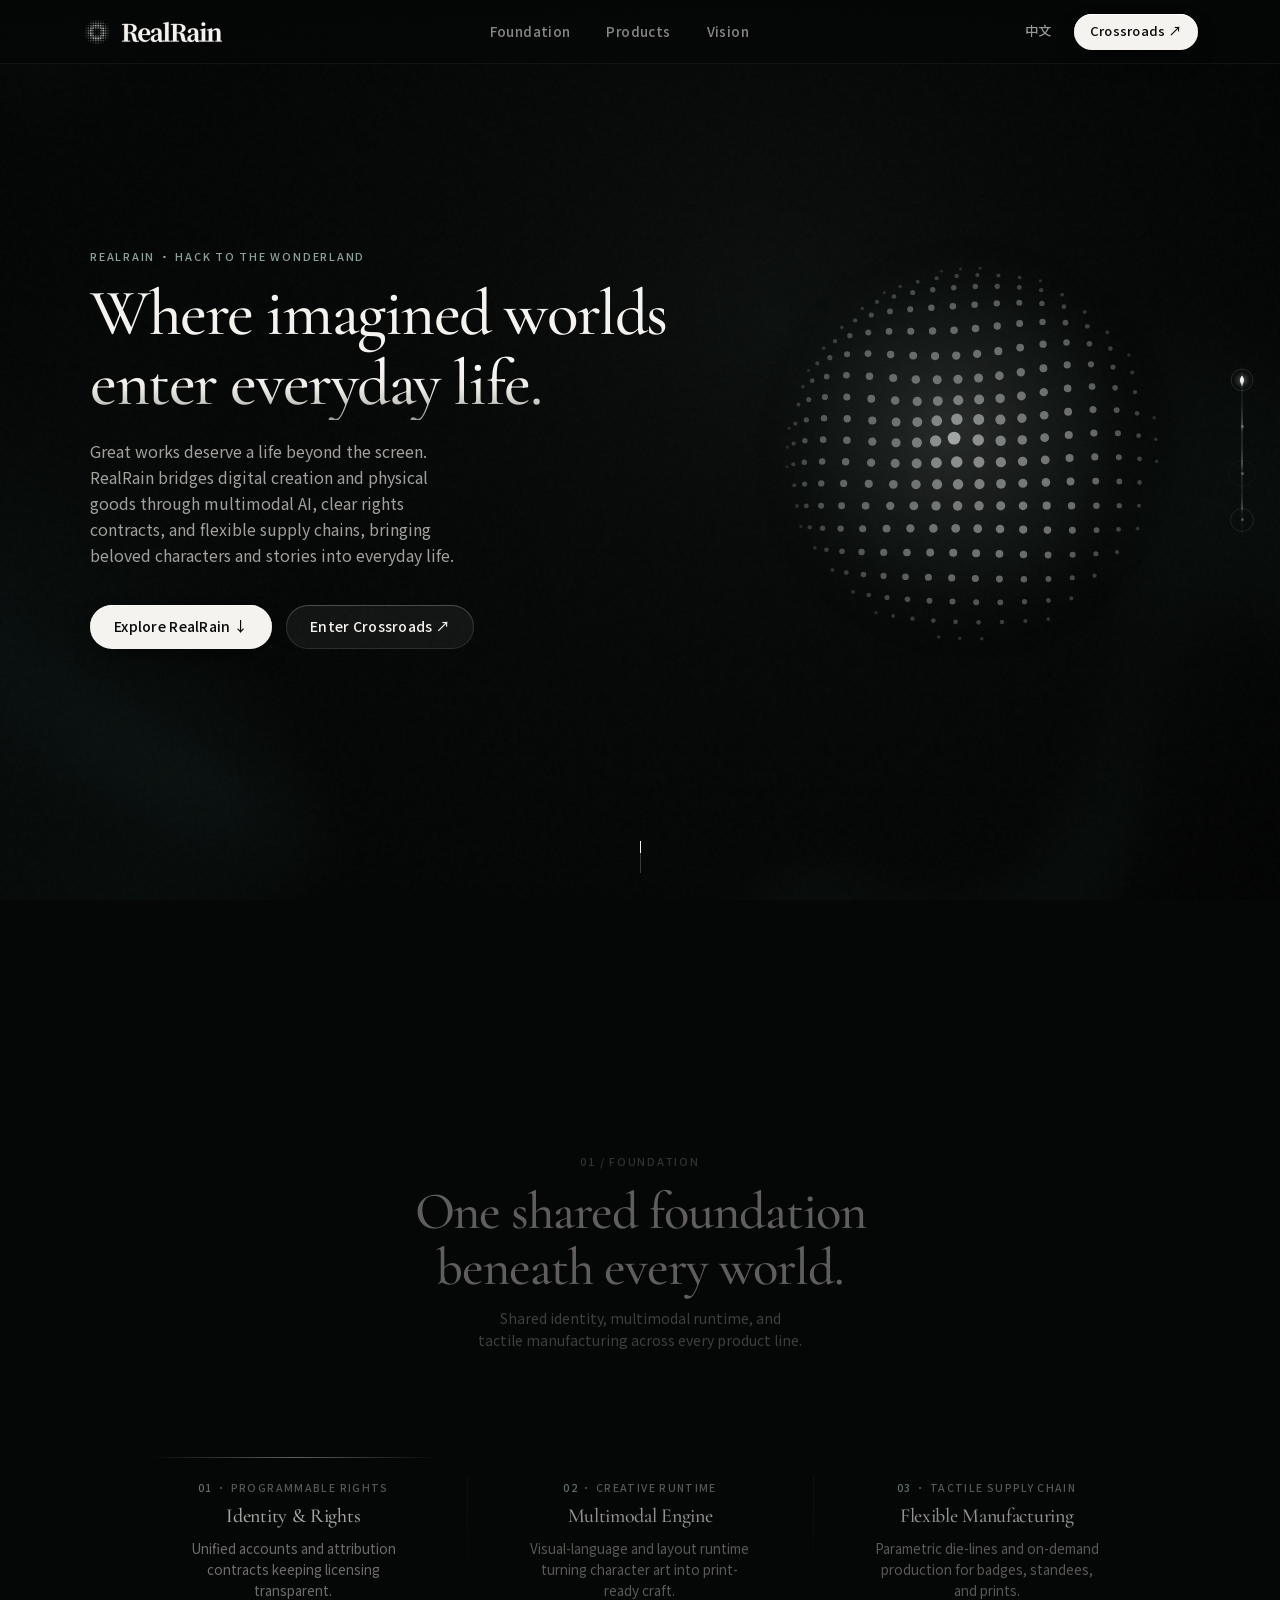
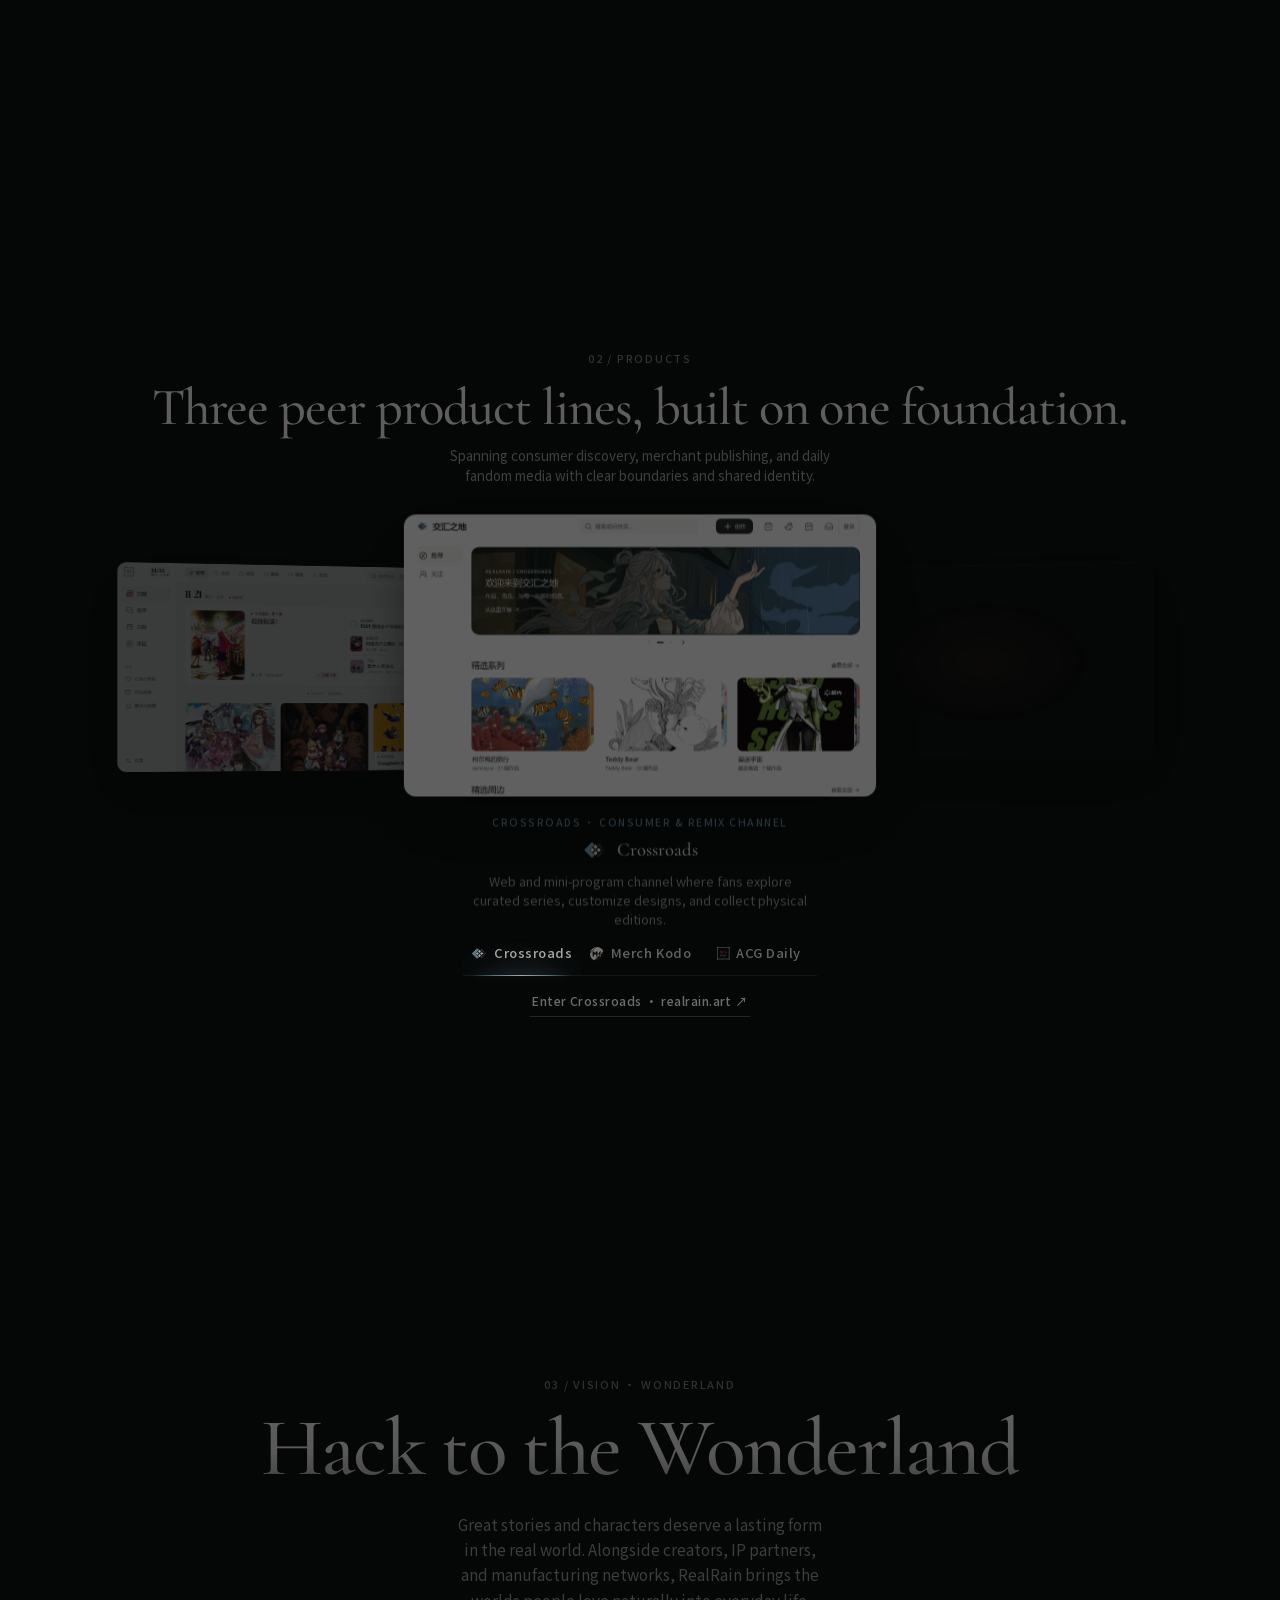
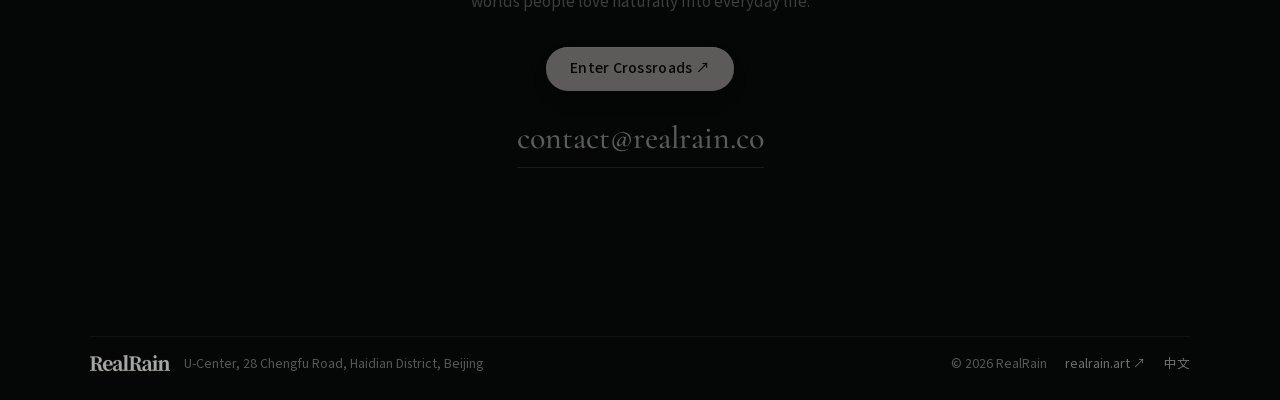
==== commit 8d21ed4d: "fix(brand): restore canonical single-color RealRain reverse logo and celadon favicons" ====
--- a/index.html
+++ b/index.html
@@ -51,8 +51,8 @@
   <meta name="twitter:description" content="让想象世界，进入现实生活。贯通交汇之地、造物工房与 ACG Daily。" />
   <meta name="twitter:image" content="https://realrain.co/assets/media/art/realrain-og.jpg?v=20261119-13" />
 
-  <link rel="icon" type="image/png" sizes="64x64" href="assets/logo/favicon-64.png?v=20261121-1" />
-  <link rel="apple-touch-icon" href="assets/logo/realrain-favicon-celadon.png?v=20261121-1" />
+  <link rel="icon" type="image/png" sizes="64x64" href="assets/logo/favicon-64.png?v=20261123-1" />
+  <link rel="apple-touch-icon" href="assets/logo/realrain-favicon-celadon.png?v=20261123-1" />
   <link rel="preload" href="assets/fonts/noto-serif-sc-500.woff2?v=20261119-13" as="font" type="font/woff2" crossorigin />
 
   <!--email_off-->
@@ -73,7 +73,7 @@
     }
   </script>
   <!--/email_off-->
-  <style id="rrInlineStyles">@font-face{font-family:Cormorant Garamond;src:url(assets/fonts/cormorant-garamond-500.woff2?v=20261119-13) format("woff2");font-weight:500;font-style:normal;font-display:swap}@font-face{font-family:"RealRain Serif SC";src:url(assets/fonts/noto-serif-sc-500.woff2?v=20261119-13) format("woff2");font-weight:500;font-style:normal;font-display:swap}@font-face{font-family:RealRain Sans SC;src:url(assets/fonts/noto-sans-sc-400.woff2?v=20261119-13) format("woff2");font-weight:400;font-style:normal;font-display:swap}@font-face{font-family:RealRain Sans SC;src:url(assets/fonts/noto-sans-sc-500.woff2?v=20261119-13) format("woff2");font-weight:500;font-style:normal;font-display:swap}:root{--bg-obsidian: #050606;--ink-ivory: #F4F3EF;--ink-muted: #A1A09C;--ink-subtle: #7E7E79;--accent-mineral: #8CA29B;--font-display: "RealRain Serif SC", "Cormorant Garamond", "Songti SC", "Noto Serif SC", Georgia, serif;--font-sans: "RealRain Sans SC", -apple-system, BlinkMacSystemFont, "PingFang SC", "HarmonyOS Sans SC", "MiSans", "Microsoft YaHei", sans-serif;--font-eyebrow: -apple-system, BlinkMacSystemFont, "Segoe UI", "RealRain Sans SC", sans-serif;--container: 1220px;--header-h: 64px}html[lang=en]{--font-display: "Cormorant Garamond", "RealRain Serif SC", Georgia, serif;--font-sans: -apple-system, BlinkMacSystemFont, "Segoe UI", Roboto, "RealRain Sans SC", sans-serif}*,*:before,*:after{box-sizing:border-box}html{scroll-snap-type:y mandatory;scroll-behavior:smooth;-webkit-text-size-adjust:100%;background:var(--bg-obsidian)}html.is-programmatic-scroll{scroll-snap-type:none!important;scroll-behavior:auto!important}body{margin:0;font-family:var(--font-sans);font-size:15px;font-weight:400;line-height:1.62;color:var(--ink-ivory);background:var(--bg-obsidian);overflow-x:clip;-webkit-font-smoothing:antialiased;-moz-osx-font-smoothing:grayscale;text-rendering:optimizeLegibility}img{display:block;max-width:100%;height:auto}a{color:inherit;text-decoration:none}button{font:inherit;color:inherit;background:none;border:0;padding:0;cursor:pointer}a,button,.triptych-panel,.orbital-card,.orbital-stage,.orb-canvas,.dot-stop{-webkit-tap-highlight-color:transparent}:focus-visible{outline:1.5px solid rgba(244,243,239,.68);outline-offset:3px;border-radius:4px}.triptych-panel:focus,.triptych-panel:focus-visible{outline:none}.eco-tab:focus:not(:focus-visible),.dot-stop:focus:not(:focus-visible){outline:none}.dot-stop:focus-visible,.eco-tab:focus-visible{outline:1.5px solid rgba(244,243,239,.68);outline-offset:2px;border-radius:6px}.skip-link{position:fixed;left:-9999px;top:12px;z-index:200;padding:10px 18px;border-radius:999px;background:var(--ink-ivory);color:#080909;font-weight:500}.skip-link:focus{left:16px}.gl-bg{position:fixed;inset:0;width:100vw;height:100vh;display:block;z-index:0;pointer-events:none}.container{position:relative;z-index:2;width:min(100%,var(--container));margin-inline:auto;padding-inline:clamp(24px,5vw,60px)}.site-header{position:fixed;top:0;left:0;right:0;z-index:90;height:var(--header-h);background:linear-gradient(180deg,#050606e6,#050606bd);border-bottom:1px solid rgba(255,255,255,.055)}.header-inner{width:min(100%,var(--container));height:100%;margin-inline:auto;padding-inline:clamp(20px,4.5vw,52px);display:flex;align-items:center;justify-content:space-between;gap:18px}.header-brand{display:inline-flex;align-items:center;gap:10px;flex-shrink:0;min-height:40px;color:var(--ink-ivory)}.brand-emblem{width:28px;height:28px;display:block;flex-shrink:0;color:var(--accent-mineral)}.brand-wordmark{width:100px;height:20px;display:block;flex-shrink:0;color:var(--ink-ivory);overflow:visible}.header-nav{display:flex;align-items:center;gap:clamp(20px,2.8vw,40px);font-size:13.5px;font-weight:500;letter-spacing:.03em}.header-nav a{opacity:.54;padding-block:6px;white-space:nowrap;transition:opacity .14s ease,color .14s ease}.header-nav a:hover,.header-nav a.is-current{opacity:1;color:var(--ink-ivory)}.header-actions{display:flex;align-items:center;gap:14px;flex-shrink:0}.header-lang{font-size:13px;font-weight:500;letter-spacing:.05em;opacity:.62;padding:6px 8px;white-space:nowrap;transition:opacity .14s ease}.header-lang:hover{opacity:1}.btn{display:inline-flex;align-items:center;justify-content:center;gap:8px;min-height:44px;padding:0 24px;border-radius:999px;font-size:14px;font-weight:500;letter-spacing:.02em;white-space:nowrap;transition:transform .15s cubic-bezier(.2,.9,.3,1),background-color .14s ease,box-shadow .15s ease}.btn:active{transform:scale(.985);transition-duration:.1s}.btn-header-cta{min-height:36px;padding:0 16px;font-size:13px}.btn-luminous{background:var(--ink-ivory);color:#080909;box-shadow:inset 0 1px #fff,0 10px 26px -10px #000000d9}.btn-glass{background:#ffffff0e;color:var(--ink-ivory);box-shadow:inset 0 1px #ffffff24,inset 0 0 0 1px #ffffff1c}@media(hover:hover){.btn-luminous:hover{background:#fff;box-shadow:inset 0 1px #fff,0 14px 30px -8px #000000eb}.btn-glass:hover{background:#ffffff17;box-shadow:inset 0 1px #ffffff38,inset 0 0 0 1px #fff3}}.btn-luminous:active{background:var(--ink-ivory);box-shadow:inset 0 1px #ffffffb8,0 4px 14px -8px #000000e0}.btn-glass:active{background:#ffffff13;box-shadow:inset 0 1px #ffffff1a,inset 0 0 0 1px #ffffff26}.nav-toggle{display:none;flex-direction:column;align-items:center;justify-content:center;gap:6px;width:40px;height:40px;border-radius:999px}.nav-toggle-line{display:block;width:20px;height:1.5px;background:currentColor;border-radius:2px}.chapter-dots{position:fixed;right:clamp(10px,2vw,24px);top:50%;transform:translateY(-50%);z-index:80;user-select:none;touch-action:none}.dots-track{position:relative;display:flex;flex-direction:column;justify-content:space-between;align-items:center;width:28px;height:clamp(144px,22dvh,184px);padding-block:10px;cursor:ns-resize}.rain-rail-canvas{position:absolute;inset:0;width:100%;height:100%;pointer-events:none}.dot-stop{position:relative;z-index:2;width:24px;height:24px;display:flex;align-items:center;justify-content:center;cursor:pointer}.dot-stop:after{content:"";width:3px;height:3px;border-radius:50%;background:#f4f3ef47;transition:transform .16s ease,opacity .16s ease,background-color .16s ease}.dot-stop:hover:after{background:var(--ink-ivory);transform:scale(1.4)}.dot-stop.is-active:after{opacity:0}.mobile-drawer{position:fixed;inset:0;z-index:120;background:#050606f5;color:var(--ink-ivory);overflow-y:auto;overscroll-behavior:contain;opacity:0;visibility:hidden;pointer-events:none;transform:translate3d(0,10px,0);transition:opacity .14s cubic-bezier(.4,0,1,1),transform .14s cubic-bezier(.4,0,1,1),visibility 0s linear .14s}.mobile-drawer[hidden]{display:none}.mobile-drawer.is-open{opacity:1;visibility:visible;pointer-events:auto;transform:none;transition:opacity .24s cubic-bezier(.22,1,.36,1),transform .24s cubic-bezier(.22,1,.36,1),visibility 0s}.mobile-drawer.is-closing{visibility:visible;pointer-events:none}.mobile-drawer-inner{min-height:100dvh;display:flex;flex-direction:column;justify-content:space-between;padding:20px 24px 36px}.mobile-drawer-head{display:flex;align-items:center;justify-content:space-between;padding-bottom:16px;border-bottom:1px solid rgba(255,255,255,.08)}.drawer-brand{display:inline-flex;align-items:center;gap:9px;color:var(--ink-ivory)}.drawer-wordmark{height:19px;width:95px;display:block;flex-shrink:0;color:var(--ink-ivory);overflow:visible}.mobile-drawer-close{display:inline-flex;align-items:center;justify-content:center;min-height:44px;min-width:44px;padding:0 20px;border-radius:999px;border:1px solid rgba(255,255,255,.14);font-size:13px;transition:transform .15s cubic-bezier(.2,.9,.3,1),background-color .14s ease,border-color .14s ease}@media(hover:hover){.mobile-drawer-close:hover{background:#ffffff12;border-color:#ffffff42}}.mobile-drawer-close:active{transform:scale(.985);transition-duration:.1s;background:#ffffff1a;border-color:#ffffff4d}.mobile-drawer-nav{display:flex;flex-direction:column;margin-block:24px}.mobile-drawer-nav a{display:flex;align-items:baseline;gap:16px;padding:15px 0;font-family:var(--font-display);font-size:1.55rem;font-weight:500;border-bottom:1px solid rgba(255,255,255,.07);color:#f4f3efad;transition:color .14s ease}.mobile-drawer-nav a.is-current{color:var(--ink-ivory)}.mobile-drawer-nav a.is-current .drawer-num{color:var(--accent-mineral)}@media(hover:hover){.mobile-drawer-nav a:hover{color:var(--ink-ivory)}}.mobile-drawer-nav a:active{color:var(--ink-ivory)}.drawer-num{font-family:var(--font-eyebrow);font-variant-numeric:tabular-nums;font-size:11px;letter-spacing:.14em;color:var(--ink-subtle)}.mobile-drawer-foot{display:flex;flex-direction:column;gap:16px}.drawer-cta{width:100%}.drawer-meta{display:flex;align-items:center;justify-content:space-between;font-size:14px;color:var(--ink-muted)}.act{position:relative;min-height:100svh;height:100dvh;scroll-snap-align:start;scroll-snap-stop:always;overflow:hidden;display:flex;flex-direction:column;justify-content:center;padding-top:calc(var(--header-h) + clamp(12px,2.2dvh,26px));padding-bottom:clamp(16px,2.8dvh,30px)}.act>.container{transition:opacity .28s cubic-bezier(.22,1,.36,1)}.js-ready .act:not(.is-active)>.container{opacity:.68}.act-header,.orbital-stage{transition:opacity .3s cubic-bezier(.22,1,.36,1),transform .34s cubic-bezier(.22,1,.36,1)}.js-ready .act:not(.is-active) .act-header{opacity:.56;transform:translate3d(0,8px,0)}.js-ready .act:not(.is-active) .orbital-stage,.js-ready .act:not(.is-active) .contact-center{opacity:.54;transform:translate3d(0,12px,0)}.eyebrow{margin:0 0 clamp(8px,1.4dvh,14px);font-family:var(--font-eyebrow);font-variant-numeric:tabular-nums;font-size:11px;font-weight:500;letter-spacing:.16em;text-transform:uppercase;color:var(--ink-subtle)}.act-header{margin-bottom:clamp(18px,3.2dvh,34px)}.act-header-compact{margin-bottom:clamp(16px,2.6dvh,28px)}.act-title{margin:0;font-family:var(--font-display);font-size:clamp(1.85rem,3.5vw,3.05rem);font-weight:500;line-height:1.18;letter-spacing:-.02em;color:var(--ink-ivory);text-wrap:balance}html[lang=en] .act-title{font-size:clamp(2.15rem,4.1vw,3.5rem);line-height:1.08}.act-lead{margin:clamp(8px,1.2dvh,12px) 0 0;max-width:58ch;font-size:clamp(13.5px,1.1vw,15.5px);line-height:1.58;color:var(--ink-muted);text-wrap:balance}.platinum-text{background:linear-gradient(180deg,#fff,#ecebe6 56%,#9c9c97);-webkit-background-clip:text;background-clip:text;color:transparent}.reveal-line>span{display:block}.reveal-line>span,.reveal-fade{transition:opacity .22s ease}.cover-act{padding-top:var(--header-h);padding-bottom:clamp(18px,3dvh,30px)}.cover-container{height:100%;display:flex;flex-direction:column;justify-content:space-between}.cover-grid{flex:1 1 auto;display:grid;grid-template-columns:minmax(0,1.15fr) minmax(0,.85fr);align-items:center;gap:clamp(20px,4vw,48px)}.cover-copy .eyebrow{color:var(--accent-mineral)}.cover-title{margin:0 0 clamp(14px,2.2dvh,24px);font-family:var(--font-display);font-size:clamp(2.45rem,5.1vw,4.45rem);font-weight:500;line-height:1.13;letter-spacing:-.022em;color:var(--ink-ivory)}html[lang=en] .cover-title{font-size:clamp(2.55rem,5.1vw,4.45rem);line-height:1.08}.cover-sub{margin:0 0 clamp(24px,4dvh,40px);font-size:clamp(15px,1.25vw,17.5px);color:var(--ink-muted);max-width:48ch;text-wrap:balance}.cover-actions{display:flex;flex-wrap:wrap;align-items:center;gap:14px}.cover-sculpture{position:relative;display:flex;align-items:center;justify-content:center;width:100%;height:clamp(280px,52dvh,490px)}.orb-canvas{width:100%;height:100%;display:block;touch-action:none;user-select:none;-webkit-user-select:none;cursor:grab}.orb-canvas:active{cursor:grabbing}.scroll-drop{align-self:center;display:flex;align-items:flex-end;justify-content:center;width:32px;height:40px}.scroll-drop-line{position:relative;width:1px;height:32px;background:#f4f3ef38;overflow:hidden}.scroll-drop-line:after{content:"";position:absolute;left:0;top:0;width:1px;height:12px;background:var(--ink-ivory);animation:dropBead 2.1s cubic-bezier(.4,0,.2,1) infinite}@keyframes dropBead{0%{transform:translate3d(0,-12px,0);opacity:0}25%{opacity:1}75%{opacity:.9}to{transform:translate3d(0,32px,0);opacity:0}}.orbital-stage{position:relative;width:100%;perspective:1600px;touch-action:pan-y;user-select:none;cursor:grab}.orbital-stage.is-dragging{cursor:grabbing}.orbital-ring{position:relative;width:100%;height:100%;transform-style:preserve-3d;pointer-events:none}.orbital-card{position:absolute;left:50%;top:50%;transform-origin:center center;pointer-events:auto}#platform.is-active .orbital-card{will-change:transform,opacity}.orbital-card:not(.is-center){cursor:pointer}.foundation-container{display:flex;flex-direction:column;align-items:center}.foundation-header{text-align:center;max-width:680px;margin:0 auto clamp(68px,12.5dvh,124px)}.foundation-header .act-lead{margin-inline:auto}.strata-canvas{position:absolute;inset:0;width:100%;height:100%;display:block;z-index:1;pointer-events:none}.triptych-rail{position:relative;width:min(100%,1040px);margin-inline:auto;height:1px;background:transparent;overflow:hidden}.triptych-beam{display:block;width:33.3333%;height:1px;background:linear-gradient(90deg,#f4f3ef00 8%,#f4f3ef8f,#8ca29b00 92%);transform:translate3d(calc(var(--active-what, 0) * 100%),0,0);transition:transform .28s cubic-bezier(.22,1,.36,1);will-change:transform}.triptych-deck{width:min(100%,1040px);margin-inline:auto;display:grid;grid-template-columns:repeat(3,minmax(0,1fr));align-items:start;gap:0}.triptych-panel{position:relative;padding:clamp(18px,2.4dvh,28px) clamp(16px,2vw,28px) clamp(8px,1.4dvh,16px);display:flex;flex-direction:column;align-items:center;text-align:center;justify-content:flex-start;gap:8px;background:transparent;border:0;box-shadow:none;cursor:default}.triptych-panel:not(:first-child):before{content:"";position:absolute;left:0;top:18px;bottom:8px;width:1px;background:linear-gradient(180deg,#ffffff0f,#fff0);pointer-events:none}.card-kicker{font-family:var(--font-eyebrow);font-variant-numeric:tabular-nums;font-size:10.5px;font-weight:500;letter-spacing:.13em;text-transform:uppercase;color:var(--ink-subtle)}.card-num{color:var(--accent-mineral)}.triptych-panel h3{margin:0;font-family:var(--font-display);font-size:clamp(1.2rem,1.56vw,1.44rem);font-weight:500;line-height:1.28;letter-spacing:-.015em;color:var(--ink-ivory);opacity:.88;transition:opacity .2s ease}@media(hover:hover){.triptych-panel:hover h3{opacity:1}}.triptych-panel.is-expanded h3{opacity:1}.card-brief-wrap{display:block}.card-brief{margin:0 auto;max-width:28ch;font-size:13.5px;line-height:1.56;color:var(--ink-muted);opacity:.8;transition:opacity .2s ease}@media(hover:hover){.triptych-panel:hover .card-brief{opacity:1}}.triptych-panel.is-expanded .card-brief{opacity:1}.stage-container{display:flex;flex-direction:column;align-items:center}.stage-header{text-align:center;margin-bottom:clamp(10px,1.8dvh,18px)}.stage-sub{margin:clamp(6px,1dvh,10px) auto 0;max-width:58ch;font-size:clamp(13px,1.05vw,14.5px);line-height:1.52;color:var(--ink-muted);text-wrap:balance}.orbital-stage-quad{height:clamp(290px,47dvh,430px)}.stage-plate{width:min(76vw,524px);height:100%;margin:0;display:flex;flex-direction:column;align-items:center;justify-content:space-between;gap:10px;background:none;border:0;box-shadow:none;overflow:visible}#platform{--stage-glow: #84B0CA;--stage-glow-rgb: 132, 176, 202}.plate-art{position:relative;width:100%;flex:1 1 auto;min-height:0;display:flex;align-items:center;justify-content:center}.plate-art:before{content:"";position:absolute;inset:6% 10%;border-radius:50%;background:radial-gradient(closest-side,rgba(140,162,155,.09),transparent 76%);pointer-events:none}[data-ring-card="0"] .plate-art:before{background:radial-gradient(closest-side,rgba(132,176,202,.14),transparent 76%)}[data-ring-card="1"] .plate-art:before{background:radial-gradient(closest-side,rgba(204,166,123,.15),transparent 76%)}[data-ring-card="2"] .plate-art:before{background:radial-gradient(closest-side,rgba(229,77,62,.14),transparent 76%)}.plate-art .main-art{position:relative;z-index:1;max-width:96%;max-height:95%;width:auto;height:auto;object-fit:contain;border-radius:12px;box-shadow:0 26px 54px -18px #000000eb,0 0 0 1px #ffffff1a;pointer-events:none;transition:box-shadow .18s ease}.orbital-card:not(.is-center):hover .main-art{box-shadow:0 26px 54px -18px #000000eb,0 0 0 1px #f4f3ef57}.plate-meta{text-align:center;max-width:44ch;padding-inline:8px;transition:opacity .18s ease}.plate-kicker{display:block;margin-bottom:4px;font-family:var(--font-eyebrow);font-size:10.5px;font-weight:500;letter-spacing:.14em;text-transform:uppercase;color:var(--accent-mineral)}[data-ring-card="0"] .plate-kicker{color:#84b0ca}[data-ring-card="1"] .plate-kicker{color:#cca67b}[data-ring-card="2"] .plate-kicker{color:#e54d3e}.plate-title-row{display:inline-flex;align-items:center;justify-content:center;gap:9px}.plate-logo{display:block;flex-shrink:0}.plate-logo--crossroads{width:25px;height:25px}.plate-logo--merchkodo{width:23.5px;height:23.5px}.plate-logo--acgdaily{width:21.5px;height:21.5px}.plate-meta h3{margin:0;font-family:var(--font-display);font-size:clamp(1.12rem,1.45vw,1.32rem);font-weight:500;color:var(--ink-ivory)}.plate-meta p{margin:4px 0 0;font-size:12.8px;line-height:1.5;color:var(--ink-muted)}.stage-foot{margin-top:clamp(10px,1.8dvh,18px);display:flex;flex-direction:column;align-items:center;gap:12px}.eco-bar{position:relative;display:grid;grid-template-columns:repeat(3,minmax(0,1fr));align-items:center;width:min(100%,432px);padding:0;background:transparent;border:0;border-bottom:1px solid rgba(255,255,255,.09);border-radius:0}.eco-thumb{position:absolute;top:0;bottom:-1px;left:0;width:33.3333%;background:radial-gradient(ellipse 76% 95% at 50% 100%,rgba(var(--stage-glow-rgb, 132, 176, 202),.18),rgba(var(--stage-glow-rgb, 132, 176, 202),.05) 54%,#05060600);transform:translate3d(calc(var(--stage-idx, 0) * 100%),0,0);transition:transform .3s cubic-bezier(.22,1,.36,1),background .24s ease;pointer-events:none;z-index:0}.eco-thumb:after{content:"";position:absolute;left:8%;right:8%;bottom:0;height:1.5px;background:linear-gradient(90deg,rgba(244,243,239,0) 0%,var(--stage-glow, #84B0CA) 24%,#F4F3EF 50%,var(--stage-glow, #84B0CA) 76%,rgba(132,176,202,0) 100%);box-shadow:0 0 12px rgba(var(--stage-glow-rgb, 132, 176, 202),.48);transition:background .24s ease,box-shadow .24s ease}.eco-tab{position:relative;z-index:1;display:inline-flex;align-items:center;justify-content:center;gap:6px;padding:9px 8px 11px;border-radius:0;font-family:var(--font-eyebrow);font-size:13px;font-weight:500;letter-spacing:.04em;color:#f4f3ef94;white-space:nowrap;transition:color .18s ease}.eco-tab-logo{display:block;flex-shrink:0;opacity:.68;transition:opacity .18s ease}.eco-tab-logo--crossroads{width:17px;height:17px}.eco-tab-logo--merchkodo{width:16px;height:16px}.eco-tab-logo--acgdaily{width:14.5px;height:14.5px}.eco-tab.is-active .eco-tab-logo{opacity:1}@media(hover:hover){.eco-tab:hover{color:#f4f3efcc}}.eco-tab:focus-visible{color:#f4f3efcc}.eco-tab.is-active,.eco-tab.is-active:focus-visible{color:var(--ink-ivory)}@media(hover:hover){.eco-tab.is-active:hover{color:var(--ink-ivory)}}.stage-link{font-family:var(--font-eyebrow);font-size:12px;font-weight:500;letter-spacing:.04em;color:var(--ink-muted);padding:4px 2px;border-bottom:1px solid rgba(244,243,239,.2);transition:color .14s ease,border-color .14s ease}.stage-link:hover{color:var(--ink-ivory);border-color:var(--ink-ivory)}.contact-act{justify-content:space-between;padding-bottom:clamp(16px,3dvh,30px)}.contact-container{flex:1 1 auto;height:100%;display:flex;flex-direction:column;justify-content:space-between}.contact-center{text-align:center;max-width:820px;margin-inline:auto;transform-style:preserve-3d;transition:opacity .3s cubic-bezier(.22,1,.36,1),transform .34s cubic-bezier(.22,1,.36,1)}.slogan-monolith{margin:0 0 clamp(14px,2.4dvh,22px);font-family:Cormorant Garamond,"RealRain Serif SC",Georgia,serif;font-size:clamp(2.5rem,6.4vw,5.2rem);font-weight:500;line-height:1.04;letter-spacing:-.02em}.vision-lead{margin:0 auto clamp(22px,3.6dvh,34px);max-width:54ch;font-size:clamp(14.5px,1.2vw,16.5px);line-height:1.65;color:var(--ink-muted);text-wrap:balance}.contact-actions{display:flex;flex-direction:column;align-items:center;gap:clamp(14px,2.4dvh,22px)}.contact-mail{display:inline-block;font-family:Cormorant Garamond,"RealRain Serif SC",Georgia,serif;font-size:clamp(1.35rem,2.5vw,2rem);font-weight:500;color:var(--ink-ivory);border-bottom:1px solid rgba(255,255,255,.24);padding-bottom:3px;word-break:break-word;transition:color .14s ease,border-color .14s ease,transform .16s cubic-bezier(.2,.9,.3,1)}.contact-mail:hover{color:#fff;border-color:#fff}.colophon{padding-top:16px;border-top:1px solid rgba(255,255,255,.08);display:flex;flex-wrap:wrap;align-items:center;justify-content:space-between;gap:10px 24px;font-size:12.5px;color:var(--ink-subtle)}.colophon-left{display:flex;flex-wrap:wrap;align-items:center;gap:8px 14px}.colophon-wordmark{width:80px;height:16px;display:block;flex-shrink:0;color:var(--ink-ivory);overflow:visible}.colophon-sep{padding-left:12px;border-left:1px solid rgba(255,255,255,.16);color:var(--ink-muted)}.colophon-right{display:flex;flex-wrap:wrap;align-items:center;gap:10px 18px}.colophon-right a{color:var(--ink-muted);transition:color .14s ease}.colophon-right a:hover{color:var(--ink-ivory)}@media(prefers-reduced-motion:reduce){html{scroll-behavior:auto}*,*:before,*:after{animation:none!important;transition:none!important}}@media(max-width:960px){.header-nav,.btn-header-cta{display:none}.nav-toggle{display:inline-flex}.cover-grid{grid-template-columns:minmax(0,1fr);align-content:center;gap:clamp(14px,2.5dvh,24px)}.cover-sculpture{order:-1;width:100%;height:auto;justify-content:center}.cover-sculpture .orb-canvas{width:min(56vw,240px);height:min(56vw,240px);margin-inline:auto}.triptych-rail{display:none}.foundation-header{align-items:center;text-align:center;margin-bottom:clamp(44px,7.5dvh,68px)}.triptych-deck{display:flex;flex-direction:column;align-items:center;overflow:visible;gap:0;margin:0 auto;width:100%;border-bottom:0}.triptych-panel{flex:none;width:min(100%,350px);padding:11px 0;border:0;border-top:1px solid rgba(255,255,255,.08);align-items:center;text-align:center;gap:3px;outline:none}.triptych-panel:not(:first-child):before{display:none}.triptych-panel .card-num,.triptych-panel .card-kicker{color:var(--accent-mineral)}.triptych-panel h3,.card-brief{opacity:1;text-align:center}.card-brief-wrap{display:block;opacity:1}.orbital-stage-quad{height:clamp(240px,40dvh,330px)}.stage-plate{width:min(82vw,430px);gap:8px}}@media(max-width:640px){:root{--header-h: 56px}.container,.header-inner{padding-inline:20px}.header-brand{gap:9px}.brand-emblem{width:24px;height:24px}.brand-wordmark{width:90px;height:18px}.chapter-dots{right:3px;pointer-events:none;opacity:.68}.dots-track{width:12px;height:96px;padding-block:4px}.dot-stop{width:12px;height:18px}.cover-grid{gap:clamp(16px,3dvh,26px)}.cover-title{font-size:clamp(2.05rem,8.6vw,2.75rem);margin-bottom:12px}html[lang=en] .cover-title{font-size:clamp(2.12rem,8.8vw,2.85rem)}.act-title{font-size:clamp(1.48rem,6vw,1.92rem)}html[lang=en] .act-title{font-size:clamp(1.36rem,5.5vw,1.78rem);line-height:1.12}.cover-sub{font-size:14px;line-height:1.58;margin-bottom:20px}.cover-actions{display:grid;grid-template-columns:repeat(2,minmax(0,1fr));gap:10px;width:100%}.cover-actions .btn{width:100%;min-height:44px;padding:0 12px;font-size:13.5px}.act-lead,.stage-sub{font-size:13.5px;line-height:1.5;margin-top:7px;max-width:none}.cover-sculpture{height:auto}.cover-sculpture .orb-canvas{width:min(58vw,224px);height:min(58vw,224px)}.act-header,.act-header-compact,.stage-header{margin-bottom:clamp(14px,2.2dvh,20px)}.foundation-header{margin-bottom:clamp(44px,8dvh,68px)}.triptych-deck{margin-bottom:0}.triptych-panel{width:min(100%,336px);padding:10px 0;gap:2px}.triptych-panel h3{font-size:1.08rem}.card-brief{font-size:12.5px;line-height:1.44}.orbital-stage{width:100vw;max-width:none}.orbital-stage-quad{height:clamp(228px,36dvh,292px)}.stage-plate{width:min(74vw,294px)}.plate-meta{padding-inline:2px}.plate-title-row{gap:7px}.plate-logo--crossroads{width:21px;height:21px}.plate-logo--merchkodo{width:20px;height:20px}.plate-logo--acgdaily{width:18.5px;height:18.5px}.plate-meta h3{font-size:1.14rem}.plate-meta p{font-size:12.8px;line-height:1.46}.stage-foot{margin-top:clamp(10px,1.8dvh,16px);gap:10px}.eco-bar{width:min(100%,352px);padding:0}.eco-thumb{top:0;bottom:-1px;left:0;width:33.3333%;transition:transform .32s cubic-bezier(.22,1,.36,1),background .24s ease}.eco-tab{gap:5px;padding:8px 4px 10px;font-size:12.2px}.eco-tab-logo--crossroads{width:15.5px;height:15.5px}.eco-tab-logo--merchkodo{width:14.5px;height:14.5px}.eco-tab-logo--acgdaily{width:13px;height:13px}.stage-link{font-size:11.8px}.contact-center{text-align:center}.slogan-monolith{font-size:clamp(2.15rem,9.2vw,3.05rem);margin-bottom:12px}.vision-lead{font-size:14px;line-height:1.58;margin-bottom:20px}.contact-mail{font-size:clamp(1.32rem,5.8vw,1.9rem)}.colophon{flex-direction:column;align-items:flex-start;text-align:left;gap:8px;padding-top:14px;font-size:11.8px}.colophon-left{gap:6px 12px}.colophon-sep{border-left:0;padding-left:0}.colophon-right{gap:8px 16px}}@media(max-width:359px){.container,.header-inner{padding-inline:16px}.cover-actions{gap:8px}.cover-actions .btn{min-height:38px;padding:0 8px;font-size:11.8px}.eco-tab{font-size:11.2px;padding:7px 2px 9px}}@media(max-width:640px)and (max-height:700px){.act{padding-top:calc(var(--header-h) + 6px);padding-bottom:10px}.eyebrow{margin-bottom:4px}.act-header,.act-header-compact,.stage-header{margin-bottom:8px}.foundation-header{margin-bottom:24px}.cover-grid{gap:10px}.cover-title{font-size:clamp(1.78rem,7.8vw,2.35rem);margin-bottom:8px}html[lang=en] .cover-title{font-size:clamp(1.85rem,8vw,2.45rem)}.cover-sub{font-size:12.2px;line-height:1.42;margin-bottom:12px}.cover-actions .btn{min-height:36px;padding:0 10px;font-size:12px}.scroll-drop{display:none}.act-title,html[lang=en] .act-title{font-size:clamp(1.16rem,4.9vw,1.55rem);line-height:1.14}.act-lead,.stage-sub{font-size:11.6px;line-height:1.35;margin-top:4px}.triptych-deck{margin-bottom:0}.triptych-panel{padding:7px 0;gap:2px}.triptych-panel h3{font-size:.98rem}.card-brief{font-size:11.2px;line-height:1.32}.orbital-stage-quad{height:176px}.plate-meta h3{font-size:1.02rem}.stage-foot{margin-top:6px;gap:6px}.eco-tab{font-size:11px;padding:5px 4px 7px}.slogan-monolith{font-size:clamp(2.1rem,8.8vw,3rem);margin-bottom:10px}.vision-lead{font-size:12px;line-height:1.42;margin-bottom:14px}.contact-mail{font-size:clamp(1.2rem,5.4vw,1.7rem)}.plate-meta p{font-size:11px;line-height:1.32}.colophon{padding-top:10px;gap:5px;font-size:11px}.cover-sculpture{height:auto}.cover-sculpture .orb-canvas{width:min(40vw,128px);height:min(40vw,128px)}}@media(max-height:600px){html{scroll-snap-type:y proximity}.act{height:auto;min-height:100svh;overflow:visible;padding-top:calc(var(--header-h) + 28px);padding-bottom:36px}}</style>
+  <style id="rrInlineStyles">@font-face{font-family:Cormorant Garamond;src:url(assets/fonts/cormorant-garamond-500.woff2?v=20261119-13) format("woff2");font-weight:500;font-style:normal;font-display:swap}@font-face{font-family:"RealRain Serif SC";src:url(assets/fonts/noto-serif-sc-500.woff2?v=20261119-13) format("woff2");font-weight:500;font-style:normal;font-display:swap}@font-face{font-family:RealRain Sans SC;src:url(assets/fonts/noto-sans-sc-400.woff2?v=20261119-13) format("woff2");font-weight:400;font-style:normal;font-display:swap}@font-face{font-family:RealRain Sans SC;src:url(assets/fonts/noto-sans-sc-500.woff2?v=20261119-13) format("woff2");font-weight:500;font-style:normal;font-display:swap}:root{--bg-obsidian: #050606;--ink-ivory: #F4F3EF;--ink-muted: #A1A09C;--ink-subtle: #7E7E79;--accent-mineral: #8CA29B;--font-display: "RealRain Serif SC", "Cormorant Garamond", "Songti SC", "Noto Serif SC", Georgia, serif;--font-sans: "RealRain Sans SC", -apple-system, BlinkMacSystemFont, "PingFang SC", "HarmonyOS Sans SC", "MiSans", "Microsoft YaHei", sans-serif;--font-eyebrow: -apple-system, BlinkMacSystemFont, "Segoe UI", "RealRain Sans SC", sans-serif;--container: 1220px;--header-h: 64px}html[lang=en]{--font-display: "Cormorant Garamond", "RealRain Serif SC", Georgia, serif;--font-sans: -apple-system, BlinkMacSystemFont, "Segoe UI", Roboto, "RealRain Sans SC", sans-serif}*,*:before,*:after{box-sizing:border-box}html{scroll-snap-type:y mandatory;scroll-behavior:smooth;-webkit-text-size-adjust:100%;background:var(--bg-obsidian)}html.is-programmatic-scroll{scroll-snap-type:none!important;scroll-behavior:auto!important}body{margin:0;font-family:var(--font-sans);font-size:15px;font-weight:400;line-height:1.62;color:var(--ink-ivory);background:var(--bg-obsidian);overflow-x:clip;-webkit-font-smoothing:antialiased;-moz-osx-font-smoothing:grayscale;text-rendering:optimizeLegibility}img{display:block;max-width:100%;height:auto}a{color:inherit;text-decoration:none}button{font:inherit;color:inherit;background:none;border:0;padding:0;cursor:pointer}a,button,.triptych-panel,.orbital-card,.orbital-stage,.orb-canvas,.dot-stop{-webkit-tap-highlight-color:transparent}:focus-visible{outline:1.5px solid rgba(244,243,239,.68);outline-offset:3px;border-radius:4px}.triptych-panel:focus,.triptych-panel:focus-visible{outline:none}.eco-tab:focus:not(:focus-visible),.dot-stop:focus:not(:focus-visible){outline:none}.dot-stop:focus-visible,.eco-tab:focus-visible{outline:1.5px solid rgba(244,243,239,.68);outline-offset:2px;border-radius:6px}.skip-link{position:fixed;left:-9999px;top:12px;z-index:200;padding:10px 18px;border-radius:999px;background:var(--ink-ivory);color:#080909;font-weight:500}.skip-link:focus{left:16px}.gl-bg{position:fixed;inset:0;width:100vw;height:100vh;display:block;z-index:0;pointer-events:none}.container{position:relative;z-index:2;width:min(100%,var(--container));margin-inline:auto;padding-inline:clamp(24px,5vw,60px)}.site-header{position:fixed;top:0;left:0;right:0;z-index:90;height:var(--header-h);background:linear-gradient(180deg,#050606e6,#050606bd);border-bottom:1px solid rgba(255,255,255,.055)}.header-inner{width:min(100%,var(--container));height:100%;margin-inline:auto;padding-inline:clamp(20px,4.5vw,52px);display:flex;align-items:center;justify-content:space-between;gap:18px}.header-brand{display:inline-flex;align-items:center;gap:10px;flex-shrink:0;min-height:40px;color:var(--ink-ivory)}.brand-emblem{width:30px;height:30px;display:block;flex-shrink:0;color:#e1eae7}.brand-wordmark{width:100px;height:20px;display:block;flex-shrink:0;color:var(--ink-ivory);overflow:visible}.header-nav{display:flex;align-items:center;gap:clamp(20px,2.8vw,40px);font-size:13.5px;font-weight:500;letter-spacing:.03em}.header-nav a{opacity:.54;padding-block:6px;white-space:nowrap;transition:opacity .14s ease,color .14s ease}.header-nav a:hover,.header-nav a.is-current{opacity:1;color:var(--ink-ivory)}.header-actions{display:flex;align-items:center;gap:14px;flex-shrink:0}.header-lang{font-size:13px;font-weight:500;letter-spacing:.05em;opacity:.62;padding:6px 8px;white-space:nowrap;transition:opacity .14s ease}.header-lang:hover{opacity:1}.btn{display:inline-flex;align-items:center;justify-content:center;gap:8px;min-height:44px;padding:0 24px;border-radius:999px;font-size:14px;font-weight:500;letter-spacing:.02em;white-space:nowrap;transition:transform .15s cubic-bezier(.2,.9,.3,1),background-color .14s ease,box-shadow .15s ease}.btn:active{transform:scale(.985);transition-duration:.1s}.btn-header-cta{min-height:36px;padding:0 16px;font-size:13px}.btn-luminous{background:var(--ink-ivory);color:#080909;box-shadow:inset 0 1px #fff,0 10px 26px -10px #000000d9}.btn-glass{background:#ffffff0e;color:var(--ink-ivory);box-shadow:inset 0 1px #ffffff24,inset 0 0 0 1px #ffffff1c}@media(hover:hover){.btn-luminous:hover{background:#fff;box-shadow:inset 0 1px #fff,0 14px 30px -8px #000000eb}.btn-glass:hover{background:#ffffff17;box-shadow:inset 0 1px #ffffff38,inset 0 0 0 1px #fff3}}.btn-luminous:active{background:var(--ink-ivory);box-shadow:inset 0 1px #ffffffb8,0 4px 14px -8px #000000e0}.btn-glass:active{background:#ffffff13;box-shadow:inset 0 1px #ffffff1a,inset 0 0 0 1px #ffffff26}.nav-toggle{display:none;flex-direction:column;align-items:center;justify-content:center;gap:6px;width:40px;height:40px;border-radius:999px}.nav-toggle-line{display:block;width:20px;height:1.5px;background:currentColor;border-radius:2px}.chapter-dots{position:fixed;right:clamp(10px,2vw,24px);top:50%;transform:translateY(-50%);z-index:80;user-select:none;touch-action:none}.dots-track{position:relative;display:flex;flex-direction:column;justify-content:space-between;align-items:center;width:28px;height:clamp(144px,22dvh,184px);padding-block:10px;cursor:ns-resize}.rain-rail-canvas{position:absolute;inset:0;width:100%;height:100%;pointer-events:none}.dot-stop{position:relative;z-index:2;width:24px;height:24px;display:flex;align-items:center;justify-content:center;cursor:pointer}.dot-stop:after{content:"";width:3px;height:3px;border-radius:50%;background:#f4f3ef47;transition:transform .16s ease,opacity .16s ease,background-color .16s ease}.dot-stop:hover:after{background:var(--ink-ivory);transform:scale(1.4)}.dot-stop.is-active:after{opacity:0}.mobile-drawer{position:fixed;inset:0;z-index:120;background:#050606f5;color:var(--ink-ivory);overflow-y:auto;overscroll-behavior:contain;opacity:0;visibility:hidden;pointer-events:none;transform:translate3d(0,10px,0);transition:opacity .14s cubic-bezier(.4,0,1,1),transform .14s cubic-bezier(.4,0,1,1),visibility 0s linear .14s}.mobile-drawer[hidden]{display:none}.mobile-drawer.is-open{opacity:1;visibility:visible;pointer-events:auto;transform:none;transition:opacity .24s cubic-bezier(.22,1,.36,1),transform .24s cubic-bezier(.22,1,.36,1),visibility 0s}.mobile-drawer.is-closing{visibility:visible;pointer-events:none}.mobile-drawer-inner{min-height:100dvh;display:flex;flex-direction:column;justify-content:space-between;padding:20px 24px 36px}.mobile-drawer-head{display:flex;align-items:center;justify-content:space-between;padding-bottom:16px;border-bottom:1px solid rgba(255,255,255,.08)}.drawer-brand{display:inline-flex;align-items:center;gap:9px;color:var(--ink-ivory)}.drawer-wordmark{height:19px;width:95px;display:block;flex-shrink:0;color:var(--ink-ivory);overflow:visible}.mobile-drawer-close{display:inline-flex;align-items:center;justify-content:center;min-height:44px;min-width:44px;padding:0 20px;border-radius:999px;border:1px solid rgba(255,255,255,.14);font-size:13px;transition:transform .15s cubic-bezier(.2,.9,.3,1),background-color .14s ease,border-color .14s ease}@media(hover:hover){.mobile-drawer-close:hover{background:#ffffff12;border-color:#ffffff42}}.mobile-drawer-close:active{transform:scale(.985);transition-duration:.1s;background:#ffffff1a;border-color:#ffffff4d}.mobile-drawer-nav{display:flex;flex-direction:column;margin-block:24px}.mobile-drawer-nav a{display:flex;align-items:baseline;gap:16px;padding:15px 0;font-family:var(--font-display);font-size:1.55rem;font-weight:500;border-bottom:1px solid rgba(255,255,255,.07);color:#f4f3efad;transition:color .14s ease}.mobile-drawer-nav a.is-current{color:var(--ink-ivory)}.mobile-drawer-nav a.is-current .drawer-num{color:var(--accent-mineral)}@media(hover:hover){.mobile-drawer-nav a:hover{color:var(--ink-ivory)}}.mobile-drawer-nav a:active{color:var(--ink-ivory)}.drawer-num{font-family:var(--font-eyebrow);font-variant-numeric:tabular-nums;font-size:11px;letter-spacing:.14em;color:var(--ink-subtle)}.mobile-drawer-foot{display:flex;flex-direction:column;gap:16px}.drawer-cta{width:100%}.drawer-meta{display:flex;align-items:center;justify-content:space-between;font-size:14px;color:var(--ink-muted)}.act{position:relative;min-height:100svh;height:100dvh;scroll-snap-align:start;scroll-snap-stop:always;overflow:hidden;display:flex;flex-direction:column;justify-content:center;padding-top:calc(var(--header-h) + clamp(12px,2.2dvh,26px));padding-bottom:clamp(16px,2.8dvh,30px)}.act>.container{transition:opacity .28s cubic-bezier(.22,1,.36,1)}.js-ready .act:not(.is-active)>.container{opacity:.68}.act-header,.orbital-stage{transition:opacity .3s cubic-bezier(.22,1,.36,1),transform .34s cubic-bezier(.22,1,.36,1)}.js-ready .act:not(.is-active) .act-header{opacity:.56;transform:translate3d(0,8px,0)}.js-ready .act:not(.is-active) .orbital-stage,.js-ready .act:not(.is-active) .contact-center{opacity:.54;transform:translate3d(0,12px,0)}.eyebrow{margin:0 0 clamp(8px,1.4dvh,14px);font-family:var(--font-eyebrow);font-variant-numeric:tabular-nums;font-size:11px;font-weight:500;letter-spacing:.16em;text-transform:uppercase;color:var(--ink-subtle)}.act-header{margin-bottom:clamp(18px,3.2dvh,34px)}.act-header-compact{margin-bottom:clamp(16px,2.6dvh,28px)}.act-title{margin:0;font-family:var(--font-display);font-size:clamp(1.85rem,3.5vw,3.05rem);font-weight:500;line-height:1.18;letter-spacing:-.02em;color:var(--ink-ivory);text-wrap:balance}html[lang=en] .act-title{font-size:clamp(2.15rem,4.1vw,3.5rem);line-height:1.08}.act-lead{margin:clamp(8px,1.2dvh,12px) 0 0;max-width:58ch;font-size:clamp(13.5px,1.1vw,15.5px);line-height:1.58;color:var(--ink-muted);text-wrap:balance}.platinum-text{background:linear-gradient(180deg,#fff,#ecebe6 56%,#9c9c97);-webkit-background-clip:text;background-clip:text;color:transparent}.reveal-line>span{display:block}.reveal-line>span,.reveal-fade{transition:opacity .22s ease}.cover-act{padding-top:var(--header-h);padding-bottom:clamp(18px,3dvh,30px)}.cover-container{height:100%;display:flex;flex-direction:column;justify-content:space-between}.cover-grid{flex:1 1 auto;display:grid;grid-template-columns:minmax(0,1.15fr) minmax(0,.85fr);align-items:center;gap:clamp(20px,4vw,48px)}.cover-copy .eyebrow{color:var(--accent-mineral)}.cover-title{margin:0 0 clamp(14px,2.2dvh,24px);font-family:var(--font-display);font-size:clamp(2.45rem,5.1vw,4.45rem);font-weight:500;line-height:1.13;letter-spacing:-.022em;color:var(--ink-ivory)}html[lang=en] .cover-title{font-size:clamp(2.55rem,5.1vw,4.45rem);line-height:1.08}.cover-sub{margin:0 0 clamp(24px,4dvh,40px);font-size:clamp(15px,1.25vw,17.5px);color:var(--ink-muted);max-width:48ch;text-wrap:balance}.cover-actions{display:flex;flex-wrap:wrap;align-items:center;gap:14px}.cover-sculpture{position:relative;display:flex;align-items:center;justify-content:center;width:100%;height:clamp(280px,52dvh,490px)}.orb-canvas{width:100%;height:100%;display:block;touch-action:none;user-select:none;-webkit-user-select:none;cursor:grab}.orb-canvas:active{cursor:grabbing}.scroll-drop{align-self:center;display:flex;align-items:flex-end;justify-content:center;width:32px;height:40px}.scroll-drop-line{position:relative;width:1px;height:32px;background:#f4f3ef38;overflow:hidden}.scroll-drop-line:after{content:"";position:absolute;left:0;top:0;width:1px;height:12px;background:var(--ink-ivory);animation:dropBead 2.1s cubic-bezier(.4,0,.2,1) infinite}@keyframes dropBead{0%{transform:translate3d(0,-12px,0);opacity:0}25%{opacity:1}75%{opacity:.9}to{transform:translate3d(0,32px,0);opacity:0}}.orbital-stage{position:relative;width:100%;perspective:1600px;touch-action:pan-y;user-select:none;cursor:grab}.orbital-stage.is-dragging{cursor:grabbing}.orbital-ring{position:relative;width:100%;height:100%;transform-style:preserve-3d;pointer-events:none}.orbital-card{position:absolute;left:50%;top:50%;transform-origin:center center;pointer-events:auto}#platform.is-active .orbital-card{will-change:transform,opacity}.orbital-card:not(.is-center){cursor:pointer}.foundation-container{display:flex;flex-direction:column;align-items:center}.foundation-header{text-align:center;max-width:680px;margin:0 auto clamp(68px,12.5dvh,124px)}.foundation-header .act-lead{margin-inline:auto}.strata-canvas{position:absolute;inset:0;width:100%;height:100%;display:block;z-index:1;pointer-events:none}.triptych-rail{position:relative;width:min(100%,1040px);margin-inline:auto;height:1px;background:transparent;overflow:hidden}.triptych-beam{display:block;width:33.3333%;height:1px;background:linear-gradient(90deg,#f4f3ef00 8%,#f4f3ef8f,#8ca29b00 92%);transform:translate3d(calc(var(--active-what, 0) * 100%),0,0);transition:transform .28s cubic-bezier(.22,1,.36,1);will-change:transform}.triptych-deck{width:min(100%,1040px);margin-inline:auto;display:grid;grid-template-columns:repeat(3,minmax(0,1fr));align-items:start;gap:0}.triptych-panel{position:relative;padding:clamp(18px,2.4dvh,28px) clamp(16px,2vw,28px) clamp(8px,1.4dvh,16px);display:flex;flex-direction:column;align-items:center;text-align:center;justify-content:flex-start;gap:8px;background:transparent;border:0;box-shadow:none;cursor:default}.triptych-panel:not(:first-child):before{content:"";position:absolute;left:0;top:18px;bottom:8px;width:1px;background:linear-gradient(180deg,#ffffff0f,#fff0);pointer-events:none}.card-kicker{font-family:var(--font-eyebrow);font-variant-numeric:tabular-nums;font-size:10.5px;font-weight:500;letter-spacing:.13em;text-transform:uppercase;color:var(--ink-subtle)}.card-num{color:var(--accent-mineral)}.triptych-panel h3{margin:0;font-family:var(--font-display);font-size:clamp(1.2rem,1.56vw,1.44rem);font-weight:500;line-height:1.28;letter-spacing:-.015em;color:var(--ink-ivory);opacity:.88;transition:opacity .2s ease}@media(hover:hover){.triptych-panel:hover h3{opacity:1}}.triptych-panel.is-expanded h3{opacity:1}.card-brief-wrap{display:block}.card-brief{margin:0 auto;max-width:28ch;font-size:13.5px;line-height:1.56;color:var(--ink-muted);opacity:.8;transition:opacity .2s ease}@media(hover:hover){.triptych-panel:hover .card-brief{opacity:1}}.triptych-panel.is-expanded .card-brief{opacity:1}.stage-container{display:flex;flex-direction:column;align-items:center}.stage-header{text-align:center;margin-bottom:clamp(10px,1.8dvh,18px)}.stage-sub{margin:clamp(6px,1dvh,10px) auto 0;max-width:58ch;font-size:clamp(13px,1.05vw,14.5px);line-height:1.52;color:var(--ink-muted);text-wrap:balance}.orbital-stage-quad{height:clamp(290px,47dvh,430px)}.stage-plate{width:min(76vw,524px);height:100%;margin:0;display:flex;flex-direction:column;align-items:center;justify-content:space-between;gap:10px;background:none;border:0;box-shadow:none;overflow:visible}#platform{--stage-glow: #84B0CA;--stage-glow-rgb: 132, 176, 202}.plate-art{position:relative;width:100%;flex:1 1 auto;min-height:0;display:flex;align-items:center;justify-content:center}.plate-art:before{content:"";position:absolute;inset:6% 10%;border-radius:50%;background:radial-gradient(closest-side,rgba(140,162,155,.09),transparent 76%);pointer-events:none}[data-ring-card="0"] .plate-art:before{background:radial-gradient(closest-side,rgba(132,176,202,.14),transparent 76%)}[data-ring-card="1"] .plate-art:before{background:radial-gradient(closest-side,rgba(204,166,123,.15),transparent 76%)}[data-ring-card="2"] .plate-art:before{background:radial-gradient(closest-side,rgba(229,77,62,.14),transparent 76%)}.plate-art .main-art{position:relative;z-index:1;max-width:96%;max-height:95%;width:auto;height:auto;object-fit:contain;border-radius:12px;box-shadow:0 26px 54px -18px #000000eb,0 0 0 1px #ffffff1a;pointer-events:none;transition:box-shadow .18s ease}.orbital-card:not(.is-center):hover .main-art{box-shadow:0 26px 54px -18px #000000eb,0 0 0 1px #f4f3ef57}.plate-meta{text-align:center;max-width:44ch;padding-inline:8px;transition:opacity .18s ease}.plate-kicker{display:block;margin-bottom:4px;font-family:var(--font-eyebrow);font-size:10.5px;font-weight:500;letter-spacing:.14em;text-transform:uppercase;color:var(--accent-mineral)}[data-ring-card="0"] .plate-kicker{color:#84b0ca}[data-ring-card="1"] .plate-kicker{color:#cca67b}[data-ring-card="2"] .plate-kicker{color:#e54d3e}.plate-title-row{display:inline-flex;align-items:center;justify-content:center;gap:9px}.plate-logo{display:block;flex-shrink:0}.plate-logo--crossroads{width:25px;height:25px}.plate-logo--merchkodo{width:23.5px;height:23.5px}.plate-logo--acgdaily{width:21.5px;height:21.5px}.plate-meta h3{margin:0;font-family:var(--font-display);font-size:clamp(1.12rem,1.45vw,1.32rem);font-weight:500;color:var(--ink-ivory)}.plate-meta p{margin:4px 0 0;font-size:12.8px;line-height:1.5;color:var(--ink-muted)}.stage-foot{margin-top:clamp(10px,1.8dvh,18px);display:flex;flex-direction:column;align-items:center;gap:12px}.eco-bar{position:relative;display:grid;grid-template-columns:repeat(3,minmax(0,1fr));align-items:center;width:min(100%,432px);padding:0;background:transparent;border:0;border-bottom:1px solid rgba(255,255,255,.09);border-radius:0}.eco-thumb{position:absolute;top:0;bottom:-1px;left:0;width:33.3333%;background:radial-gradient(ellipse 76% 95% at 50% 100%,rgba(var(--stage-glow-rgb, 132, 176, 202),.18),rgba(var(--stage-glow-rgb, 132, 176, 202),.05) 54%,#05060600);transform:translate3d(calc(var(--stage-idx, 0) * 100%),0,0);transition:transform .3s cubic-bezier(.22,1,.36,1),background .24s ease;pointer-events:none;z-index:0}.eco-thumb:after{content:"";position:absolute;left:8%;right:8%;bottom:0;height:1.5px;background:linear-gradient(90deg,rgba(244,243,239,0) 0%,var(--stage-glow, #84B0CA) 24%,#F4F3EF 50%,var(--stage-glow, #84B0CA) 76%,rgba(132,176,202,0) 100%);box-shadow:0 0 12px rgba(var(--stage-glow-rgb, 132, 176, 202),.48);transition:background .24s ease,box-shadow .24s ease}.eco-tab{position:relative;z-index:1;display:inline-flex;align-items:center;justify-content:center;gap:6px;padding:9px 8px 11px;border-radius:0;font-family:var(--font-eyebrow);font-size:13px;font-weight:500;letter-spacing:.04em;color:#f4f3ef94;white-space:nowrap;transition:color .18s ease}.eco-tab-logo{display:block;flex-shrink:0;opacity:.68;transition:opacity .18s ease}.eco-tab-logo--crossroads{width:17px;height:17px}.eco-tab-logo--merchkodo{width:16px;height:16px}.eco-tab-logo--acgdaily{width:14.5px;height:14.5px}.eco-tab.is-active .eco-tab-logo{opacity:1}@media(hover:hover){.eco-tab:hover{color:#f4f3efcc}}.eco-tab:focus-visible{color:#f4f3efcc}.eco-tab.is-active,.eco-tab.is-active:focus-visible{color:var(--ink-ivory)}@media(hover:hover){.eco-tab.is-active:hover{color:var(--ink-ivory)}}.stage-link{font-family:var(--font-eyebrow);font-size:12px;font-weight:500;letter-spacing:.04em;color:var(--ink-muted);padding:4px 2px;border-bottom:1px solid rgba(244,243,239,.2);transition:color .14s ease,border-color .14s ease}.stage-link:hover{color:var(--ink-ivory);border-color:var(--ink-ivory)}.contact-act{justify-content:space-between;padding-bottom:clamp(16px,3dvh,30px)}.contact-container{flex:1 1 auto;height:100%;display:flex;flex-direction:column;justify-content:space-between}.contact-center{text-align:center;max-width:820px;margin-inline:auto;transform-style:preserve-3d;transition:opacity .3s cubic-bezier(.22,1,.36,1),transform .34s cubic-bezier(.22,1,.36,1)}.slogan-monolith{margin:0 0 clamp(14px,2.4dvh,22px);font-family:Cormorant Garamond,"RealRain Serif SC",Georgia,serif;font-size:clamp(2.5rem,6.4vw,5.2rem);font-weight:500;line-height:1.04;letter-spacing:-.02em}.vision-lead{margin:0 auto clamp(22px,3.6dvh,34px);max-width:54ch;font-size:clamp(14.5px,1.2vw,16.5px);line-height:1.65;color:var(--ink-muted);text-wrap:balance}.contact-actions{display:flex;flex-direction:column;align-items:center;gap:clamp(14px,2.4dvh,22px)}.contact-mail{display:inline-block;font-family:Cormorant Garamond,"RealRain Serif SC",Georgia,serif;font-size:clamp(1.35rem,2.5vw,2rem);font-weight:500;color:var(--ink-ivory);border-bottom:1px solid rgba(255,255,255,.24);padding-bottom:3px;word-break:break-word;transition:color .14s ease,border-color .14s ease,transform .16s cubic-bezier(.2,.9,.3,1)}.contact-mail:hover{color:#fff;border-color:#fff}.colophon{padding-top:16px;border-top:1px solid rgba(255,255,255,.08);display:flex;flex-wrap:wrap;align-items:center;justify-content:space-between;gap:10px 24px;font-size:12.5px;color:var(--ink-subtle)}.colophon-left{display:flex;flex-wrap:wrap;align-items:center;gap:8px 14px}.colophon-wordmark{width:80px;height:16px;display:block;flex-shrink:0;color:var(--ink-ivory);overflow:visible}.colophon-sep{padding-left:12px;border-left:1px solid rgba(255,255,255,.16);color:var(--ink-muted)}.colophon-right{display:flex;flex-wrap:wrap;align-items:center;gap:10px 18px}.colophon-right a{color:var(--ink-muted);transition:color .14s ease}.colophon-right a:hover{color:var(--ink-ivory)}@media(prefers-reduced-motion:reduce){html{scroll-behavior:auto}*,*:before,*:after{animation:none!important;transition:none!important}}@media(max-width:960px){.header-nav,.btn-header-cta{display:none}.nav-toggle{display:inline-flex}.cover-grid{grid-template-columns:minmax(0,1fr);align-content:center;gap:clamp(14px,2.5dvh,24px)}.cover-sculpture{order:-1;width:100%;height:auto;justify-content:center}.cover-sculpture .orb-canvas{width:min(56vw,240px);height:min(56vw,240px);margin-inline:auto}.triptych-rail{display:none}.foundation-header{align-items:center;text-align:center;margin-bottom:clamp(44px,7.5dvh,68px)}.triptych-deck{display:flex;flex-direction:column;align-items:center;overflow:visible;gap:0;margin:0 auto;width:100%;border-bottom:0}.triptych-panel{flex:none;width:min(100%,350px);padding:11px 0;border:0;border-top:1px solid rgba(255,255,255,.08);align-items:center;text-align:center;gap:3px;outline:none}.triptych-panel:not(:first-child):before{display:none}.triptych-panel .card-num,.triptych-panel .card-kicker{color:var(--accent-mineral)}.triptych-panel h3,.card-brief{opacity:1;text-align:center}.card-brief-wrap{display:block;opacity:1}.orbital-stage-quad{height:clamp(240px,40dvh,330px)}.stage-plate{width:min(82vw,430px);gap:8px}}@media(max-width:640px){:root{--header-h: 56px}.container,.header-inner{padding-inline:20px}.header-brand{gap:9px}.brand-emblem{width:26px;height:26px}.brand-wordmark{width:90px;height:18px}.chapter-dots{right:3px;pointer-events:none;opacity:.68}.dots-track{width:12px;height:96px;padding-block:4px}.dot-stop{width:12px;height:18px}.cover-grid{gap:clamp(16px,3dvh,26px)}.cover-title{font-size:clamp(2.05rem,8.6vw,2.75rem);margin-bottom:12px}html[lang=en] .cover-title{font-size:clamp(2.12rem,8.8vw,2.85rem)}.act-title{font-size:clamp(1.48rem,6vw,1.92rem)}html[lang=en] .act-title{font-size:clamp(1.36rem,5.5vw,1.78rem);line-height:1.12}.cover-sub{font-size:14px;line-height:1.58;margin-bottom:20px}.cover-actions{display:grid;grid-template-columns:repeat(2,minmax(0,1fr));gap:10px;width:100%}.cover-actions .btn{width:100%;min-height:44px;padding:0 12px;font-size:13.5px}.act-lead,.stage-sub{font-size:13.5px;line-height:1.5;margin-top:7px;max-width:none}.cover-sculpture{height:auto}.cover-sculpture .orb-canvas{width:min(58vw,224px);height:min(58vw,224px)}.act-header,.act-header-compact,.stage-header{margin-bottom:clamp(14px,2.2dvh,20px)}.foundation-header{margin-bottom:clamp(44px,8dvh,68px)}.triptych-deck{margin-bottom:0}.triptych-panel{width:min(100%,336px);padding:10px 0;gap:2px}.triptych-panel h3{font-size:1.08rem}.card-brief{font-size:12.5px;line-height:1.44}.orbital-stage{width:100vw;max-width:none}.orbital-stage-quad{height:clamp(228px,36dvh,292px)}.stage-plate{width:min(74vw,294px)}.plate-meta{padding-inline:2px}.plate-title-row{gap:7px}.plate-logo--crossroads{width:21px;height:21px}.plate-logo--merchkodo{width:20px;height:20px}.plate-logo--acgdaily{width:18.5px;height:18.5px}.plate-meta h3{font-size:1.14rem}.plate-meta p{font-size:12.8px;line-height:1.46}.stage-foot{margin-top:clamp(10px,1.8dvh,16px);gap:10px}.eco-bar{width:min(100%,352px);padding:0}.eco-thumb{top:0;bottom:-1px;left:0;width:33.3333%;transition:transform .32s cubic-bezier(.22,1,.36,1),background .24s ease}.eco-tab{gap:5px;padding:8px 4px 10px;font-size:12.2px}.eco-tab-logo--crossroads{width:15.5px;height:15.5px}.eco-tab-logo--merchkodo{width:14.5px;height:14.5px}.eco-tab-logo--acgdaily{width:13px;height:13px}.stage-link{font-size:11.8px}.contact-center{text-align:center}.slogan-monolith{font-size:clamp(2.15rem,9.2vw,3.05rem);margin-bottom:12px}.vision-lead{font-size:14px;line-height:1.58;margin-bottom:20px}.contact-mail{font-size:clamp(1.32rem,5.8vw,1.9rem)}.colophon{flex-direction:column;align-items:flex-start;text-align:left;gap:8px;padding-top:14px;font-size:11.8px}.colophon-left{gap:6px 12px}.colophon-sep{border-left:0;padding-left:0}.colophon-right{gap:8px 16px}}@media(max-width:359px){.container,.header-inner{padding-inline:16px}.cover-actions{gap:8px}.cover-actions .btn{min-height:38px;padding:0 8px;font-size:11.8px}.eco-tab{font-size:11.2px;padding:7px 2px 9px}}@media(max-width:640px)and (max-height:700px){.act{padding-top:calc(var(--header-h) + 6px);padding-bottom:10px}.eyebrow{margin-bottom:4px}.act-header,.act-header-compact,.stage-header{margin-bottom:8px}.foundation-header{margin-bottom:24px}.cover-grid{gap:10px}.cover-title{font-size:clamp(1.78rem,7.8vw,2.35rem);margin-bottom:8px}html[lang=en] .cover-title{font-size:clamp(1.85rem,8vw,2.45rem)}.cover-sub{font-size:12.2px;line-height:1.42;margin-bottom:12px}.cover-actions .btn{min-height:36px;padding:0 10px;font-size:12px}.scroll-drop{display:none}.act-title,html[lang=en] .act-title{font-size:clamp(1.16rem,4.9vw,1.55rem);line-height:1.14}.act-lead,.stage-sub{font-size:11.6px;line-height:1.35;margin-top:4px}.triptych-deck{margin-bottom:0}.triptych-panel{padding:7px 0;gap:2px}.triptych-panel h3{font-size:.98rem}.card-brief{font-size:11.2px;line-height:1.32}.orbital-stage-quad{height:176px}.plate-meta h3{font-size:1.02rem}.stage-foot{margin-top:6px;gap:6px}.eco-tab{font-size:11px;padding:5px 4px 7px}.slogan-monolith{font-size:clamp(2.1rem,8.8vw,3rem);margin-bottom:10px}.vision-lead{font-size:12px;line-height:1.42;margin-bottom:14px}.contact-mail{font-size:clamp(1.2rem,5.4vw,1.7rem)}.plate-meta p{font-size:11px;line-height:1.32}.colophon{padding-top:10px;gap:5px;font-size:11px}.cover-sculpture{height:auto}.cover-sculpture .orb-canvas{width:min(40vw,128px);height:min(40vw,128px)}}@media(max-height:600px){html{scroll-snap-type:y proximity}.act{height:auto;min-height:100svh;overflow:visible;padding-top:calc(var(--header-h) + 28px);padding-bottom:36px}}</style>
   <script type="module" id="rrInlineScript">(function(){"use strict";document.documentElement.classList.add("js-ready");function Pe(){var o=document.getElementById("glCanvas");if(!o)return;var i=window.matchMedia("(prefers-reduced-motion: reduce)").matches,n={scroll:0,scrollTarget:0,mx:.5,my:.5,mxTarget:.5,myTarget:.5,rx:.5,ry:.5,rippleT:-10},u=performance.now();function P(){u=performance.now()}window.addEventListener("pointermove",function(y){n.mxTarget=y.clientX/Math.max(1,window.innerWidth),n.myTarget=1-y.clientY/Math.max(1,window.innerHeight),P()},{passive:!0}),window.addEventListener("pointerdown",function(y){n.rx=y.clientX/Math.max(1,window.innerWidth),n.ry=1-y.clientY/Math.max(1,window.innerHeight),n.rippleT=performance.now()*.001,P()},{passive:!0});function K(){var y=Math.max(1,document.documentElement.scrollHeight-window.innerHeight);n.scrollTarget=Math.max(0,Math.min(1,window.scrollY/y)),P()}window.addEventListener("scroll",K,{passive:!0}),K();var a=o.getContext("webgl",{alpha:!1,antialias:!1,depth:!1,stencil:!1})||o.getContext("experimental-webgl",{alpha:!1,antialias:!1,depth:!1,stencil:!1});if(a){let y=function(O,I){var q=a.createShader(O);return a.shaderSource(q,I),a.compileShader(q),a.getShaderParameter(q,a.COMPILE_STATUS)?q:(a.deleteShader(q),null)};var L=["attribute vec2 aPos;","void main() { gl_Position = vec4(aPos, 0.0, 1.0); }"].join(`
 `),g=["precision mediump float;","uniform vec2 uRes;","uniform float uTime;","uniform vec2 uMouse;","uniform float uScroll;","uniform vec2 uRipple;","uniform float uRippleAge;","","float hash(vec2 p) {","  p = fract(p * vec2(123.34, 456.21));","  p += dot(p, p + 45.32);","  return fract(p.x * p.y);","}","","float noise(vec2 p) {","  vec2 i = floor(p);","  vec2 f = fract(p);","  vec2 u = f * f * (3.0 - 2.0 * f);","  return mix(","    mix(hash(i + vec2(0.0, 0.0)), hash(i + vec2(1.0, 0.0)), u.x),","    mix(hash(i + vec2(0.0, 1.0)), hash(i + vec2(1.0, 1.0)), u.x),","    u.y","  );","}","","float fbm(vec2 p) {","  float v = 0.0;","  float a = 0.56;","  mat2 rot = mat2(0.8, 0.6, -0.6, 0.8);","  for (int i = 0; i < 2; i++) {","    v += a * noise(p);","    p = rot * p * 2.04;","    a *= 0.44;","  }","  return v;","}","","void main() {","  vec2 uv = gl_FragCoord.xy / uRes;","  float aspect = uRes.x / max(1.0, uRes.y);","  float portrait = clamp(1.0 - aspect, 0.0, 0.55);","  vec2 scale = vec2(max(aspect, 0.72), max(1.0, 1.0 + portrait * 0.18));","  vec2 p = (uv - 0.5) * scale;","","  vec2 m = (uMouse - 0.5) * scale;","  float md = length(p - m);","  p += normalize(p - m + 0.001) * exp(-md * 2.4) * 0.05;","","  float t = uTime * 0.14;","  vec2 q = vec2(fbm(p * 1.4 + t + uScroll * 1.1), fbm(p * 1.4 + vec2(4.2, 1.7) - t * 0.8));","  float f = fbm(p * 1.9 + q * 1.65 + vec2(uScroll * 0.8, -uScroll * 0.5));","","  float ribbon = smoothstep(0.38, 0.74, f);","  float filament = pow(smoothstep(0.52, 0.84, f), 2.1);","","  vec2 rp = (uv - uRipple) * scale;","  float rd = length(rp);","  float wave = 0.0;","  if (uRippleAge >= 0.0 && uRippleAge < 2.2) {","    float radius = uRippleAge * 0.55;","    wave = exp(-abs(rd - radius) * 28.0) * exp(-uRippleAge * 1.4) * 0.30;","  }","","  vec3 baseObsidian = vec3(0.018, 0.021, 0.020);","  vec3 mineralStone = vec3(0.055, 0.098, 0.090);","  vec3 silverMist = vec3(0.27, 0.35, 0.335);","","  vec3 col = mix(baseObsidian, mineralStone, ribbon * 0.92);","  col += silverMist * (filament * 0.25 + wave);","  col += vec3(0.15, 0.21, 0.195) * exp(-md * 2.8) * 0.22;","  col *= 1.0 - smoothstep(0.34, 1.08 + portrait * 0.22, length(p * vec2(mix(0.78, 0.68, portrait), 0.95))) * mix(0.62, 0.44, portrait);","  col += (hash(gl_FragCoord.xy) - 0.5) * 0.012;","","  gl_FragColor = vec4(col, 1.0);","}"].join(`
 `),E=y(a.VERTEX_SHADER,L),m=y(a.FRAGMENT_SHADER,g),h=E&&m?a.createProgram():null;if(h&&(a.attachShader(h,E),a.attachShader(h,m),a.linkProgram(h)),h&&a.getProgramParameter(h,a.LINK_STATUS)){a.useProgram(h);var S=a.createBuffer();a.bindBuffer(a.ARRAY_BUFFER,S),a.bufferData(a.ARRAY_BUFFER,new Float32Array([-1,-1,1,-1,-1,1,1,1]),a.STATIC_DRAW);var B=a.getAttribLocation(h,"aPos");a.enableVertexAttribArray(B),a.vertexAttribPointer(B,2,a.FLOAT,!1,0,0);var R=a.getUniformLocation(h,"uRes"),X=a.getUniformLocation(h,"uTime"),l=a.getUniformLocation(h,"uMouse"),c=a.getUniformLocation(h,"uScroll"),d=a.getUniformLocation(h,"uRipple"),b=a.getUniformLocation(h,"uRippleAge"),Y=function(){var O=Math.min(.45,640/Math.max(1,window.innerWidth));o.width=Math.max(1,Math.round(window.innerWidth*O)),o.height=Math.max(1,Math.round(window.innerHeight*O)),a.viewport(0,0,o.width,o.height),P()};window.addEventListener("resize",Y,{passive:!0}),Y();var U=performance.now(),k=0,j=0,Z=function(O){if(j=0,!document.hidden){var I=typeof O=="number"?O:performance.now(),q=I*.001,D=n.rippleT>0?q-n.rippleT:-1,C=D>=0&&D<2.2,V=I-u>650&&!C;if(!i&&V&&I-k<32){j=requestAnimationFrame(Z);return}if(k=I,!i&&I-u>1200){var Q=q*.24;n.mxTarget=.5+Math.sin(Q)*.18,n.myTarget=.52+Math.cos(Q*.78)*.14}n.scroll+=(n.scrollTarget-n.scroll)*.14,n.mx+=(n.mxTarget-n.mx)*.14,n.my+=(n.myTarget-n.my)*.14,a.uniform2f(R,o.width,o.height),a.uniform1f(X,i?1.5:(I-U)*.001),a.uniform2f(l,n.mx,n.my),a.uniform1f(c,n.scroll),a.uniform2f(d,n.rx,n.ry),a.uniform1f(b,D),a.drawArrays(a.TRIANGLE_STRIP,0,4),i||(j=requestAnimationFrame(Z))}};document.addEventListener("visibilitychange",function(){!document.hidden&&!i&&!j&&(k=0,j=requestAnimationFrame(Z))}),Z(U);return}}var N=o.getContext("2d");if(!N)return;function F(){o.width=window.innerWidth,o.height=window.innerHeight}window.addEventListener("resize",F,{passive:!0}),F();function z(){var y=o.width,O=o.height;N.fillStyle="#050606",N.fillRect(0,0,y,O);var I=N.createRadialGradient(y*n.mxTarget,O*(1-n.myTarget),20,y*.5,O*.5,Math.max(y,O)*.75);I.addColorStop(0,"rgba(140, 162, 155, 0.17)"),I.addColorStop(.55,"rgba(38, 56, 52, 0.075)"),I.addColorStop(1,"rgba(5, 6, 6, 0)"),N.fillStyle=I,N.fillRect(0,0,y,O),i||requestAnimationFrame(z)}z()}function Re(){var o=document.getElementById("orbCanvas");if(!o)return;var i=o.getContext("2d");if(!i)return;for(var n=window.matchMedia("(prefers-reduced-motion: reduce)").matches,u=[],P=[],K=0;K<19;K++)for(var a=0;a<19;a++){var L=(a-9)/9,g=(K-9)/9,E=Math.sqrt(L*L+g*g);E<=1.02&&(u.push({nx:L,ny:g,dist:E,baseR:Math.max(.18,1-E*.72)}),P.push({sx:0,sy:0,r:1,z:0,lit:0,alpha:.5}))}var m=.14,h=-.18,S=.14,B=-.18,R=0,X=0,l=0,c=0,d=0,b=!1,Y=null,U=!1,k=0,j=0,Z=0,N=0,F=0,z=performance.now(),y=0,O=0;function I(){var w=o.getBoundingClientRect();N=w.left+w.width*.5,F=w.top+w.height*.5}o.addEventListener("touchmove",function(w){b&&w.preventDefault()},{passive:!1}),o.addEventListener("pointerdown",function(w){b=!0,Y=w.pointerId,k=w.clientX,j=w.clientY,l=0,c=0,d=1,Z=performance.now(),z=Z;try{o.setPointerCapture(w.pointerId)}catch{}J&&!document.hidden&&!n&&!G&&(y=0,G=requestAnimationFrame(te))}),window.addEventListener("pointermove",function(w){if(b&&w.pointerId===Y){var M=w.clientX-k,A=w.clientY-j,_=w.pointerType==="touch"?.0115:.0085;B+=M*_,S=Math.max(-1.22,Math.min(1.22,S-A*_)),c=c*.42+M*_*.58,l=l*.42+-A*_*.58,k=w.clientX,j=w.clientY,Z=performance.now(),z=Z}else if(!b&&J&&w.pointerType!=="touch"){!N&&!F&&I();var H=Math.max(260,window.innerWidth*.52),e=Math.max(220,window.innerHeight*.48);R=Math.max(-1,Math.min(1,(w.clientX-N)/H)),X=Math.max(-1,Math.min(1,(w.clientY-F)/e)),U=!0,B=R*.68,S=-X*.56,l*=.2,c*=.2,z=performance.now()}},{passive:!0});function q(w){b&&(w&&Y!==null&&w.pointerId!==Y||(b=!1,Y=null,performance.now()-Z>80&&(l=0,c=0)))}window.addEventListener("pointerup",q),window.addEventListener("pointercancel",q);var D=0,C=0,V=1;function Q(){V=Math.min(window.devicePixelRatio||1,1.5),D=o.clientWidth||320,C=o.clientHeight||320,o.width=Math.round(D*V),o.height=Math.round(C*V),i.setTransform(V,0,0,V,0,0),I(),z=performance.now()}window.addEventListener("resize",Q,{passive:!0}),window.addEventListener("scroll",I,{passive:!0}),Q();var J=!0,G=0,ae=document.getElementById("top");ae&&typeof IntersectionObserver=="function"&&new IntersectionObserver(function(w){J=w[0].isIntersecting,J&&!document.hidden&&!n&&!G&&(y=0,G=requestAnimationFrame(te))},{threshold:.05}).observe(ae),document.addEventListener("visibilitychange",function(){J&&!document.hidden&&!n&&!G&&(y=0,G=requestAnimationFrame(te))});function te(w){if(G=0,!(!J||document.hidden)){var M=typeof w=="number"?w:performance.now(),A=!b&&Math.abs(l)<5e-4&&Math.abs(c)<5e-4&&Math.abs(S-m)<.002&&Math.abs(B-h)<.002&&d<.01;if(!n&&A&&M-z>800&&M-y<32){G=requestAnimationFrame(te);return}y=M;var _=!!O,H=_?Math.min(2.5,Math.max(.25,(M-O)/16.667)):1;O=M,i.clearRect(0,0,D,C);var e=!n&&!U&&!b&&Math.abs(l)<.0018&&Math.abs(c)<.0018&&M-Z>600;if(!b){B+=c*H,S=Math.max(-1.22,Math.min(1.22,S+l*H)),e&&_&&(B+=Math.sin(M*85e-5)*.0018*H,S=Math.max(-1.22,Math.min(1.22,S+Math.cos(M*65e-5)*.0011*H)));var t=Math.pow(.94,H);c*=t,l*=t}var r=b?.58:1-Math.pow(1-.18,H);m+=(S-m)*r,h+=(B-h)*r,d*=Math.pow(.92,H),o.__rotX=m,o.__rotY=h;var s=n?0:M*.0018,f=Math.min(D,C)*(D<=260?.43:.38),v=D*.5,T=C*.5,x=U?R:n?-.34:Math.sin(s*.42)*.48,p=U?X:n?-.38:-.26+Math.cos(s*.34)*.24,W=Math.cos(h),ie=Math.sin(h),$=Math.cos(m),ge=Math.sin(m),de=i.createRadialGradient(v+x*f*.26,T+p*f*.26,f*.1,v,T,f*1.25);de.addColorStop(0,"rgba(224, 232, 229, 0.135)"),de.addColorStop(.58,"rgba(122, 152, 145, 0.068)"),de.addColorStop(1,"rgba(0, 0, 0, 0)"),i.fillStyle=de,i.beginPath(),i.arc(v,T,f*1.25,0,Math.PI*2),i.fill();for(var oe=0;oe<u.length;oe++){var ee=u[oe],we=Math.sin(ee.dist*6.4-s)*.12+Math.sin(ee.dist*10-s*1.8)*d*.18,re=Math.sqrt(Math.max(0,1-ee.dist*ee.dist*.65))*.42+we,Me=ee.nx*W+re*ie,fe=-ee.nx*ie+re*W,he=ee.ny*$-fe*ge,le=ee.ny*ge+fe*$,se=2.6/(2.6-le),ve=Math.max(0,(Me*x+he*p)*.28),ue=P[oe];ue.sx=v+Me*f*se,ue.sy=T+he*f*se,ue.r=Math.max(.7,ee.baseR*(f*.032)*se),ue.z=le,ue.lit=ve,ue.alpha=Math.min(.96,Math.max(.16,(.45+le*.55)*ee.baseR+d*.2+ve*.28))}P.sort(function(Ae,pe){return Ae.z-pe.z});for(var be=0;be<P.length;be++){var ce=P[be],ne=Math.max(0,Math.min(1,ce.z+.4+ce.lit*.7)),me=Math.round(136+ne*106),Se=Math.round(151+ne*92),Le=Math.round(147+ne*92);i.fillStyle="rgba("+me+","+Se+","+Le+","+ce.alpha.toFixed(3)+")",i.beginPath(),i.arc(ce.sx,ce.sy,ce.r,0,Math.PI*2),i.fill()}J&&!document.hidden&&!n&&(G=requestAnimationFrame(te))}}te(performance.now())}function ke(){var o=document.getElementById("whatTriptych");if(!o)return;var i=Array.prototype.slice.call(o.querySelectorAll("[data-what-card]")),n=document.getElementById("whatBeam"),u=document.getElementById("strataCanvas");if(!i.length)return;var P=0,K=performance.now();function a(M){P=M,K=performance.now();for(var A=0;A<i.length;A++)i[A].classList.toggle("is-expanded",A===M);n&&n.style.setProperty("--active-what",String(M)),u&&(u.__activeStratum=M)}for(var L=0;L<i.length;L++)(function(M,A){A.addEventListener("pointerenter",function(){window.innerWidth>960&&a(M)}),A.addEventListener("click",function(){a(M)})})(L,i[L]);if(!u)return;u.__activeStratum=0;var g=u.getContext("2d");if(!g)return;for(var E=window.matchMedia("(prefers-reduced-motion: reduce)").matches,m=document.getElementById("what"),h=m?m.querySelector(".foundation-header"):null,S=o,B=76,R=28,X=[],l=[],c=[[],[],[]],d=0;d<3;d++){for(var b=0;b<B;b++){var Y=B>1?b/(B-1):.5,U=Math.pow(Math.max(0,Math.sin(Math.PI*Y)),.75);X.push({s:d,kind:0,idxInStrata:b,u:Y,edgeFade:U,moteSpread:0,phase:Y*Math.PI*(d===0?3.2:d===1?3.8:3.4)+d*1.25}),c[d].push({x:0,y:0}),l.push({x:0,y:0,r:1,z:0,alpha:0,normF:0})}for(var k=0;k<R;k++){var j=(k+.5)/R,Z=Math.pow(Math.max(0,Math.sin(Math.PI*j)),.85);X.push({s:d,kind:1,idxInStrata:k,u:j,edgeFade:Z,moteSpread:Math.sin(k*2.39996+d*1.7),phase:j*Math.PI*(d===0?3.4:d===1?4.1:3.7)+d*1.6+k*.45}),l.push({x:0,y:0,r:1,z:0,alpha:0,normF:0})}}var N=[1,.28,.28],F=0,z=0,y=1,O=420,I=96,q={left:0,right:0,top:0,bottom:0},D={left:0,right:0,top:0,bottom:0},C=!1,V=0,Q=0,J=0;function G(){var M=m?m.getBoundingClientRect():u.getBoundingClientRect(),A=M?M.left:0,_=M?M.top:0;if(h){var H=h.getBoundingClientRect();q.left=H.left-A,q.right=H.right-A,q.top=H.top-_,q.bottom=H.bottom-_}else q.left=F*.25,q.right=F*.75,q.top=z*.16,q.bottom=z*.36;if(S){var e=S.getBoundingClientRect();D.left=e.left-A,D.right=e.right-A,D.top=e.top-_,D.bottom=e.bottom-_}else D.left=F*.14,D.right=F*.86,D.top=z*.56,D.bottom=z*.82;I=Math.max(24,D.top-q.bottom),O=(q.bottom+D.top)*.5}function ae(M,A,_,H,e,t){var r=Math.max(0,Math.max(_.left-H-M,M-(_.right+H))),s=Math.max(0,Math.max(_.top-e-A,A-(_.bottom+e))),f=Math.hypot(r,s),v=Math.min(1,f/t);return .08+.92*v*v*(3-2*v)}function te(){y=Math.min(window.devicePixelRatio||1,1.35),F=u.clientWidth||window.innerWidth,z=u.clientHeight||window.innerHeight,u.width=Math.round(F*y),u.height=Math.round(z*y),g.setTransform(y,0,0,y,0,0),G(),K=performance.now()}window.addEventListener("resize",te,{passive:!0}),te(),document.fonts&&document.fonts.ready&&document.fonts.ready.then(function(){G(),K=performance.now()});function w(M){if(V=0,!(!C||document.hidden)){var A=typeof M=="number"?M:performance.now();if(!E&&A-K>800&&A-Q<32){V=requestAnimationFrame(w);return}Q=A;var _=J?Math.min(2.5,Math.max(.25,(A-J)/16.667)):1;J=A;for(var H=1-Math.pow(1-.13,_),e=0;e<3;e++){var t=e===P?1:.28;N[e]+=(t-N[e])*H}g.clearRect(0,0,F,z);for(var r=E?0:A*.00115,s=F<=640,f=s?Math.min(z*.055,Math.max(12,I*.44)):Math.min(z*.095,Math.max(16,I*.56)),v=s?Math.min(18,I*.24):Math.min(34,I*.32),T=0;T<X.length;T++){var x=X[T],p=x.s,W=x.u,ie=N[p],$=Math.max(0,Math.min(1,(ie-.28)/.72)),ge=p===0?.24:p===1?.5:.76,de=Math.exp(-Math.pow((W-ge)/.21,2)),oe;p===0?oe=-Math.sin((W-.08)*Math.PI)*v*.65+(W-.5)*v*.9:p===1?oe=-Math.sin(W*Math.PI)*v*.45+Math.cos(W*Math.PI*1.6)*v*.28:oe=Math.cos(W*Math.PI*1.25)*v*.48-(W-.5)*v*.9;var ee=Math.sin(x.phase-r*(1.05+p*.14))*f*(.36+de*.64),we=x.kind===1?x.moteSpread*f*.72:0,re=Math.cos(x.phase-r*.9+x.kind*.7)*.45+(x.kind===1?-.15:.12),Me=1/(1-re*.18),fe=(-.02+W*1.04)*F,he=O+oe+ee+we-$*3.5;x.kind===0&&(c[p][x.idxInStrata].x=fe,c[p][x.idxInStrata].y=he);var le=ae(fe,he,q,14,10,24),se=ae(fe,he,D,10,8,24),ve=Math.min(le,se),ue=x.kind===0?.15+$*.5+de*(.1+$*.24):.06+$*.22+de*.08,be=ue*x.edgeFade*ve,ce=(x.kind===0?.72+$*.58+de*.52:.58+$*.35)*Me*(s?.88:1),ne=l[T];ne.x=fe,ne.y=he,ne.r=Math.max(.55,Math.min(2.15,ce)),ne.z=re,ne.alpha=Math.min(.88,Math.max(.01,be)),ne.normF=$}for(var me=0;me<3;me++){var Se=me===2?P:me===0?(P+1)%3:(P+2)%3,Le=N[Se],Ae=Math.max(0,Math.min(1,(Le-.28)/.72)),pe=g.createLinearGradient(0,0,F,0);if(Ae>.45){var Ce=(.04+Ae*.075).toFixed(3);pe.addColorStop(0,"rgba(244, 243, 239, 0)"),pe.addColorStop(.14,"rgba(244, 243, 239, "+Ce+")"),pe.addColorStop(.86,"rgba(244, 243, 239, "+Ce+")"),pe.addColorStop(1,"rgba(244, 243, 239, 0)")}else pe.addColorStop(0,"rgba(140, 162, 155, 0)"),pe.addColorStop(.16,"rgba(140, 162, 155, 0.035)"),pe.addColorStop(.84,"rgba(140, 162, 155, 0.035)"),pe.addColorStop(1,"rgba(140, 162, 155, 0)");g.strokeStyle=pe,g.lineWidth=.9,g.beginPath();for(var Ee=c[Se],xe=0;xe<Ee.length;xe++)xe===0?g.moveTo(Ee[xe].x,Ee[xe].y):g.lineTo(Ee[xe].x,Ee[xe].y);g.stroke()}l.sort(function(ze,_e){return ze.z-_e.z});for(var Te=0;Te<l.length;Te++){var ye=l[Te];if(!(ye.alpha<.015)){var De=Math.round(140+ye.normF*104),We=Math.round(162+ye.normF*81),Xe=Math.round(155+ye.normF*84);g.fillStyle="rgba("+De+","+We+","+Xe+","+ye.alpha.toFixed(3)+")",g.beginPath(),g.arc(ye.x,ye.y,ye.r,0,Math.PI*2),g.fill()}}C&&!document.hidden&&!E&&(V=requestAnimationFrame(w))}}m&&typeof IntersectionObserver=="function"?new IntersectionObserver(function(M){C=!!(M[0]&&M[0].isIntersecting),C&&!document.hidden&&!V&&(Q=0,J=0,V=requestAnimationFrame(w))},{threshold:.05}).observe(m):(C=!0,w(performance.now())),document.addEventListener("visibilitychange",function(){C&&!document.hidden&&!E&&!V&&(Q=0,J=0,V=requestAnimationFrame(w))})}function Ie(o,i,n){var u=((o-i)%n+n)%n;return u>n*.5&&(u-=n),u}function Fe(){var o=document.getElementById("stageViewport"),i=document.getElementById("stageDeck"),n=document.getElementById("platform");if(!o||!i)return;var u=Array.prototype.slice.call(i.querySelectorAll("[data-ring-card]")),P=u.map(function(e){return e.querySelector(".plate-meta")}),K=document.getElementById("stageTabBar"),a=Array.prototype.slice.call(document.querySelectorAll("[data-stage-tab]")),L=u.length;if(!L)return;var g=window.matchMedia("(prefers-reduced-motion: reduce)").matches,E=0,m=0,h=0,S=0,B=-1,R=0,X=0,l=!1,c=!1,d=!1,b=null,Y=0,U=0,k=0,j=0,Z=0,N=null,F=0,z=0,y=["#84B0CA","#CCA67B","#E54D3E"],O=["132, 176, 202","204, 166, 123","229, 77, 62"];function I(e){var t=(e%L+L)%L;S=t;var r=y[t]||y[0],s=O[t]||O[0];n&&(n.style.setProperty("--stage-glow",r),n.style.setProperty("--stage-glow-rgb",s)),K&&(K.style.setProperty("--stage-idx",String(t)),K.style.setProperty("--stage-glow",r),K.style.setProperty("--stage-glow-rgb",s));for(var f=0;f<a.length;f++){var v=parseInt(a[f].getAttribute("data-stage-tab"),10),T=v===t;a[f].classList.toggle("is-active",T),a[f].setAttribute("aria-selected",T?"true":"false")}for(var x=0;x<u.length;x++)u[x].classList.toggle("is-center",x===t)}var q=window.innerWidth,D=window.innerWidth<=960,C=window.innerWidth<=640;function V(){q=o.clientWidth||window.innerWidth,D=window.innerWidth<=960,C=window.innerWidth<=640}function Q(){for(var e=q,t=D,r=C,s=r?Math.round(e*.42):t?Math.round(e*.34):Math.min(430,Math.round(e*.39)),f=Math.PI*2/L,v=0;v<L;v++){var T=Ie(v,E,L),x=T*f,p=Math.cos(x),W=Math.sin(x),ie=(p+1)*.5,$=B===v&&Math.abs(T)>.25,ge=W*s,de=(ie-1)*(r||t?120:175),oe=(1-ie)*-8,ee=-W*(r?10:t?11:14),we=(r?.78+.22*ie:.71+.29*ie)+($?.036:0),re=Math.abs(T),Me=re<.05?1:r?Math.max(.32,.68-re*.12):Math.max(t?.3:.5,(t?.64:.82)-re*.22),fe=$?Math.min(.95,Me+.22):Me,he=Math.round((p+2)*20),le=u[v];le.style.transform="translate3d(calc(-50% + "+ge.toFixed(1)+"px), calc(-50% + "+oe.toFixed(1)+"px), "+de.toFixed(1)+"px) rotateY("+ee.toFixed(2)+"deg) scale("+we.toFixed(3)+")",le.style.opacity=fe.toFixed(3),le.style.zIndex=String(he),le.style.pointerEvents=p<-.92?"none":"auto";var se=P[v];se&&(se.style.opacity=Math.max(0,Math.min(1,1-re*1.45)).toFixed(3))}I(Math.round(E))}function J(e){if(R=0,g&&!c){E=m,h=0,Q();return}if(c)Q();else{var t=X?Math.min(.05,Math.max(.004,(e-X)*.001)):.016;X=e;var r=C?14:20.5,s=E-m,f=Math.exp(-r*t),v=(s+(h+r*s)*t)*f;h=(h-r*(h+r*s)*t)*f,E=m+v,Q(),Math.abs(v)>8e-4||Math.abs(h)>.004?R=requestAnimationFrame(J):(E=m,h=0,X=0,Q())}}function G(e){var t=(e%L+L)%L,r=Ie(t,Math.round(m),L);m=Math.round(m)+r,I(t),R||(X=performance.now(),R=requestAnimationFrame(J))}for(var ae=0;ae<a.length;ae++)a[ae].addEventListener("click",function(){G(parseInt(this.getAttribute("data-stage-tab"),10))});for(var te=0;te<u.length;te++)(function(e,t){t.addEventListener("pointerenter",function(){window.innerWidth<=960||(B=e,!R&&!c&&Q())}),t.addEventListener("pointerleave",function(){B===e&&(B=-1,!R&&!c&&Q())}),t.addEventListener("click",function(r){d||r.target&&r.target.closest&&r.target.closest("a, button")||e!==S&&G(e)})})(te,u[te]);o.addEventListener("pointerdown",function(e){if(!(e.target&&e.target.closest&&e.target.closest("a, button"))){var t=e.target&&e.target.closest?e.target.closest("[data-ring-card]"):null;l=!0,c=!1,d=!1,b=e.pointerId,Y=e.clientX,U=e.clientY,k=e.clientX,j=performance.now(),Z=j,N=t?parseInt(t.getAttribute("data-ring-card"),10):null,F=0,z=m,h=0}}),o.addEventListener("pointermove",function(e){if(!(!l||b!==e.pointerId)){var t=performance.now(),r=e.clientX-Y,s=e.pointerType==="mouse"?18:8;if(!c&&Math.abs(r)>s){c=!0,d=!0,o.classList.add("is-dragging");try{o.setPointerCapture(e.pointerId)}catch{}}if(c){var f=C?Math.max(235,(o.clientWidth||390)*.66):Math.max(240,(o.clientWidth||360)*.44),v=Math.max(.008,(t-j)*.001),T=(e.clientX-k)/f/v;F=F*.55+T*.45,k=e.clientX,j=t;var x=-r/f;C&&(x=Math.max(-1.15,Math.min(1.15,x))),E=z+x,m=E,Q()}}});function w(e){if(!(!l||b!==e.pointerId)){l=!1;var t=e.clientX-Y,r=e.clientY-U,s=Math.hypot(t,r),f=performance.now()-Z;if(!c){b=null;return}c=!1,b=null,o.classList.remove("is-dragging");try{o.releasePointerCapture(e.pointerId)}catch{}if(s<26&&f<340&&N!==null&&N!==S){G(N),setTimeout(function(){d=!1},60);return}var v=C?Math.max(235,(o.clientWidth||390)*.66):Math.max(240,(o.clientWidth||360)*.44);performance.now()-j>75&&(F=0);var T=Math.round(z),x=z-t/v-F*(C?.065:.09),p=Math.round(x);(Math.abs(t)>42||Math.abs(t)>18&&Math.abs(F)>1.1)&&p===T&&(p=T+(t<0?1:-1)),C&&(p=Math.max(T-1,Math.min(T+1,p))),m=p;var W=C?4.2:14;h=Math.max(-W,Math.min(W,-F)),I(p),X=performance.now(),R||(R=requestAnimationFrame(J)),setTimeout(function(){d=!1},60)}}o.addEventListener("pointerup",w),o.addEventListener("pointercancel",w),document.addEventListener("keydown",function(e){if(!(!n||!n.classList.contains("is-active"))){var t=document.activeElement&&document.activeElement.tagName||"";/INPUT|TEXTAREA|SELECT/.test(t)||(e.key==="ArrowRight"?(e.preventDefault(),G(S+1)):e.key==="ArrowLeft"&&(e.preventDefault(),G(S-1)))}});var M=0;o.addEventListener("wheel",function(e){if(Math.abs(e.deltaX)>Math.abs(e.deltaY)*1.2&&Math.abs(e.deltaX)>20){e.preventDefault();var t=performance.now();t-M>170&&(M=t,G(S+(e.deltaX>0?1:-1)))}},{passive:!1}),window.addEventListener("resize",function(){V(),Q()},{passive:!0}),V(),Q();var A=!1,_=window.scrollY,H=0;window.addEventListener("scroll",function(){var e=window.scrollY,t=Math.abs(e-_);t>0&&(H=t),_=e},{passive:!0}),n&&typeof IntersectionObserver=="function"&&!g&&new IntersectionObserver(function(e){!e[0]||!e[0].isIntersecting||A||(A=!0,!document.documentElement.classList.contains("is-programmatic-scroll")&&H>0&&H<window.innerHeight*.65&&E===0&&m===0&&!c&&(E=.22,h=-.35,X=performance.now(),R||(R=requestAnimationFrame(J))))},{threshold:.45}).observe(n)}function Be(){var o=document.getElementById("chapterDots"),i=document.getElementById("dotsTrack"),n=document.getElementById("rainRailCanvas"),u=o?Array.prototype.slice.call(o.querySelectorAll("[data-dot-index]")):[],P=Array.prototype.slice.call(document.querySelectorAll("[data-chapter-link]")),K=Array.prototype.slice.call(document.querySelectorAll("[data-chapter-jump]")),a=Array.prototype.slice.call(document.querySelectorAll(".act[data-chapter]"));if(!a.length)return;var L=window.matchMedia("(prefers-reduced-motion: reduce)").matches,g=0,E=!1,m=0,h=0,S=0,B=0,R=[],X=[{phase:.14,speed:.34,len:.14},{phase:.49,speed:.27,len:.11},{phase:.82,speed:.41,len:.16}],l=n?n.getContext("2d"):null,c=0,d=0,b=1,Y=0,U=0,k=0,j=18,Z=120,N=0,F=1,z=null,y=window.scrollY;function O(){if(i&&u.length){var e=u[0].offsetTop+u[0].offsetHeight*.5,t=u[u.length-1].offsetTop+u[u.length-1].offsetHeight*.5;j=e,Z=Math.max(20,t-e)}N=a[0].offsetTop;var r=a[a.length-1].offsetTop;if(F=Math.max(1,r-N),l&&d>8){var s=l.createLinearGradient(0,4,0,d-4);s.addColorStop(0,"rgba(140, 162, 155, 0)"),s.addColorStop(.16,"rgba(140, 162, 155, 0.22)"),s.addColorStop(.5,"rgba(244, 243, 239, 0.24)"),s.addColorStop(.84,"rgba(140, 162, 155, 0.22)"),s.addColorStop(1,"rgba(140, 162, 155, 0)"),z=s}}function I(){return Math.max(0,Math.min(1,(y-N)/F))}function q(e){L||(R.push({ratio:e,age:0}),R.length>4&&R.shift())}function D(){!n||!i||(b=Math.min(window.devicePixelRatio||1,1.5),c=i.clientWidth||28,d=i.clientHeight||180,n.width=Math.round(c*b),n.height=Math.round(d*b),l&&l.setTransform(b,0,0,b,0,0),O())}function C(e){if(k=0,!document.hidden){if(!l||!c||!d){k=requestAnimationFrame(C);return}E||(S=I());var t=Math.abs(h-S)<.001&&R.length===0&&!E;if(!L&&t&&U&&e-U<32){k=requestAnimationFrame(C);return}U=e;var r=Y?Math.min(.05,Math.max(.004,(e-Y)*.001)):.016;if(Y=e,L)h=S,B=0;else{var s=24,f=h-S,v=Math.exp(-s*r);h=S+(f+(B+s*f)*r)*v,B=(B-s*(B+s*f)*r)*v}var T=j,x=Z,p=c*.5,W=T+h*x;if(n.__dropY=W,l.clearRect(0,0,c,d),z&&(l.strokeStyle=z,l.lineWidth=1,l.beginPath(),l.moveTo(p,4),l.lineTo(p,d-4),l.stroke()),!L)for(var ie=0;ie<X.length;ie++){var $=X[ie];$.phase=($.phase+$.speed*r)%1;var ge=8+$.phase*(d-16),de=$.len*d,oe=Math.max(4,ge-de),ee=l.createLinearGradient(0,oe,0,ge);ee.addColorStop(0,"rgba(140, 162, 155, 0)"),ee.addColorStop(.75,"rgba(244, 243, 239, 0.34)"),ee.addColorStop(1,"rgba(244, 243, 239, 0)"),l.strokeStyle=ee,l.lineWidth=1.1,l.beginPath(),l.moveTo(p,oe),l.lineTo(p,ge),l.stroke()}for(var we=R.length-1;we>=0;we--){var re=R[we];if(re.age+=r,re.age>=.72){R.splice(we,1);continue}var Me=re.age/.72,fe=T+re.ratio*x,he=3.5+Me*10.5;l.strokeStyle="rgba(244, 243, 239, "+((1-Me)*.42).toFixed(3)+")",l.lineWidth=1,l.beginPath(),l.arc(p,fe,he,0,Math.PI*2),l.stroke()}var le=Math.min(4.5,Math.abs(B)),se=B>=0?1:-1,ve=Math.max(2.3,3.2-le*.16),ue=(4.6+le*4.4)*-se,be=W+ue*1.45,ce=W+se*(1.2+le*.45),ne=l.createRadialGradient(p,W,1,p,W,11);ne.addColorStop(0,"rgba(244, 243, 239, 0.28)"),ne.addColorStop(.55,"rgba(140, 162, 155, 0.10)"),ne.addColorStop(1,"rgba(0, 0, 0, 0)"),l.fillStyle=ne,l.beginPath(),l.arc(p,W,11,0,Math.PI*2),l.fill();var me=l.createLinearGradient(p,Math.min(be,ce-3),p,Math.max(be,ce+4));me.addColorStop(0,"#FFFFFF"),me.addColorStop(.55,"#ECEBE6"),me.addColorStop(1,"#8CA29B"),l.fillStyle=me,l.beginPath(),l.moveTo(p,be),l.bezierCurveTo(p+ve*.65,W+ue*.28,p+ve,ce-se*ve*.4,p,ce+se*ve),l.bezierCurveTo(p-ve,ce-se*ve*.4,p-ve*.65,W+ue*.28,p,be),l.closePath(),l.fill(),k=requestAnimationFrame(C)}}function V(){m&&(cancelAnimationFrame(m),m=0,document.documentElement.classList.remove("is-programmatic-scroll"))}function Q(e,t){if(V(),L||t<=0){window.scrollTo({top:e,behavior:"instant"});return}var r=window.scrollY,s=e-r;if(Math.abs(s)<2){window.scrollTo({top:e,behavior:"instant"});return}var f=performance.now();document.documentElement.classList.add("is-programmatic-scroll");function v(T){var x=T-f,p=Math.min(1,x/t),W=1-Math.pow(1-p,4);window.scrollTo(0,Math.round(r+s*W)),p<1?m=requestAnimationFrame(v):(m=0,window.scrollTo({top:e,behavior:"instant"}),document.documentElement.classList.remove("is-programmatic-scroll"))}m=requestAnimationFrame(v)}window.addEventListener("wheel",V,{passive:!0}),window.addEventListener("touchstart",V,{passive:!0});function J(e){var t=g;g=Math.max(0,Math.min(a.length-1,e));for(var r=0;r<a.length;r++)a[r].classList.toggle("is-active",r===g);for(var s=0;s<P.length;s++){var f=parseInt(P[s].getAttribute("data-chapter-link"),10);P[s].classList.toggle("is-current",f===g)}for(var v=0;v<u.length;v++)u[v].classList.toggle("is-active",v===g);t!==g&&a.length>1&&q(g/(a.length-1))}function G(){for(var e=window.innerHeight*.48,t=0,r=1/0,s=0;s<a.length;s++){var f=a[s].getBoundingClientRect(),v=Math.abs((f.top+f.bottom)*.5-e);v<r&&(r=v,t=s)}J(t)}function ae(e,t){var r=Math.max(0,Math.min(a.length-1,e)),s=a[r].offsetTop;J(r),t?(V(),window.scrollTo({top:s,behavior:"instant"})):Q(s,360)}var te=0;window.addEventListener("scroll",function(){y=window.scrollY,!E&&(te||(te=requestAnimationFrame(function(){te=0,G()})))},{passive:!0}),window.addEventListener("resize",function(){y=window.scrollY,G(),D()},{passive:!0}),document.fonts&&document.fonts.ready&&document.fonts.ready.then(function(){O()}),document.addEventListener("visibilitychange",function(){!document.hidden&&n&&!k&&(Y=0,U=0,k=requestAnimationFrame(C))});for(var w=0;w<u.length;w++)u[w].addEventListener("click",function(){ae(parseInt(this.getAttribute("data-dot-index"),10),!1)});for(var M=0;M<P.length;M++)P[M].addEventListener("click",function(e){var t=parseInt(this.getAttribute("data-chapter-link"),10);isNaN(t)||(e.preventDefault(),ae(t,!1))});for(var A=0;A<K.length;A++)K[A].addEventListener("click",function(e){var t=parseInt(this.getAttribute("data-chapter-jump"),10);isNaN(t)||(e.preventDefault(),ae(t,!1))});if(o&&i){let e=function(r){var s=i.getBoundingClientRect(),f=r-s.top-j,v=Math.max(0,Math.min(1,f/Z));S=v;var T=Math.round(N+v*F);y=T,document.documentElement.classList.add("is-programmatic-scroll"),window.scrollTo({top:T,behavior:"instant"}),J(Math.round(v*(a.length-1)))},t=function(r){if(_=!1,!!E){E=!1,o.classList.remove("is-dragging"),document.documentElement.classList.remove("is-programmatic-scroll");try{i.releasePointerCapture(r.pointerId)}catch{}var s=Math.round(S*(a.length-1));ae(s,!1)}};var _=!1,H=0;i.addEventListener("pointerdown",function(r){V();var s=r.target&&r.target.closest&&r.target.closest(".dot-stop");if(H=r.clientY,s){_=!0;return}E=!0,o.classList.add("is-dragging");try{i.setPointerCapture(r.pointerId)}catch{}e(r.clientY)}),i.addEventListener("pointermove",function(r){if(_&&Math.abs(r.clientY-H)>5){_=!1,E=!0,o.classList.add("is-dragging");try{i.setPointerCapture(r.pointerId)}catch{}}E&&e(r.clientY)}),i.addEventListener("pointerup",t),i.addEventListener("pointercancel",t)}document.addEventListener("keydown",function(e){if(!(e.defaultPrevented||e.altKey||e.ctrlKey||e.metaKey)){var t=document.activeElement,r=t&&t.tagName||"",s=!!(t&&t.closest&&t.closest(".dot-stop, .eco-tab"));if(!(!s&&/INPUT|TEXTAREA|SELECT|BUTTON/.test(r))&&!(t&&t.isContentEditable)){var f=document.getElementById("mobileDrawer");f&&!f.hidden||(e.key==="PageDown"||e.key==="ArrowDown"?g<a.length-1&&(e.preventDefault(),ae(g+1,!1)):(e.key==="PageUp"||e.key==="ArrowUp")&&g>0&&(e.preventDefault(),ae(g-1,!1)))}}}),D(),G(),y=window.scrollY,h=I(),S=h,n&&(k=requestAnimationFrame(C))}function Ye(){var o=document.getElementById("navToggle"),i=document.getElementById("mobileDrawer"),n=document.getElementById("drawerClose");if(!o||!i)return;var u=i.querySelectorAll("a[href]"),P=document.documentElement,K=window.matchMedia("(prefers-reduced-motion: reduce)"),a=140,L=Array.prototype.slice.call(document.querySelectorAll("#main, .site-header, .chapter-dots, .skip-link")),g="closed",E=0,m=null;function h(c){for(var d=0;d<L.length;d++)c?L[d].setAttribute("inert",""):L[d].removeAttribute("inert")}function S(c){g=c,i.setAttribute("data-state",c)}function B(){for(var c=i.querySelectorAll("a[href], button:not([disabled])"),d=[],b=0;b<c.length;b++)(c[b].offsetParent!==null||c[b]===document.activeElement)&&d.push(c[b]);return d}function R(){if(g!=="open"&&(window.clearTimeout(E),m&&(i.removeEventListener("transitionend",m),m=null),i.hidden=!1,i.setAttribute("aria-hidden","false"),i.classList.remove("is-closing"),i.offsetWidth,i.classList.add("is-open"),S("open"),o.setAttribute("aria-expanded","true"),P.style.overflow="hidden",h(!0),n))try{n.focus({preventScroll:!0})}catch{n.focus()}}function X(c,d){if(g!=="open")return;var b=i.contains(document.activeElement);S("closing"),o.setAttribute("aria-expanded","false"),i.classList.remove("is-open"),i.classList.add("is-closing");function Y(){if(window.clearTimeout(E),m&&(i.removeEventListener("transitionend",m),m=null),g==="closing"&&(i.classList.remove("is-closing"),i.hidden=!0,i.setAttribute("aria-hidden","true"),S("closed"),P.style.overflow="",h(!1),c&&b))try{o.focus({preventScroll:!0})}catch{o.focus()}}if(d||K.matches){Y();return}m=function(U){U.target===i&&U.propertyName==="opacity"&&Y()},i.addEventListener("transitionend",m),E=window.setTimeout(Y,a+40)}o.addEventListener("click",function(){g==="open"?X(!0):R()}),n&&n.addEventListener("click",function(){X(!0)});for(var l=0;l<u.length;l++)u[l].addEventListener("click",function(){X(!0)});document.addEventListener("keydown",function(c){if(g==="open"){if(c.key==="Escape"){c.preventDefault(),X(!0);return}if(c.key==="Tab"){var d=B();if(!d.length){c.preventDefault();return}var b=d[0],Y=d[d.length-1],U=document.activeElement,k=i.contains(U);c.shiftKey&&(!k||U===b)?(c.preventDefault(),Y.focus()):!c.shiftKey&&(!k||U===Y)&&(c.preventDefault(),b.focus())}}}),window.addEventListener("resize",function(){window.innerWidth>960&&g==="open"&&X(!1,!0)},{passive:!0})}function qe(){for(var o=document.querySelectorAll("a[hreflang]"),i=0;i<o.length;i++)o[i].addEventListener("click",function(){var n=String(this.getAttribute("hreflang")||"").toLowerCase(),u=n.indexOf("zh")===0?"zh":"en",P=location.hostname==="realrain.co"||location.hostname.slice(-12)===".realrain.co"?"; Domain=.realrain.co":"",K=location.protocol==="https:"?"; Secure":"";document.cookie="rr_lang="+u+"; Max-Age=31536000; Path=/; SameSite=Lax"+P+K})}Pe(),Re(),ke(),Fe(),Be(),Ye(),qe()})();</script>
@@ -196,260 +196,7 @@
   <header class="site-header" id="siteHeader">
     <div class="header-inner">
       <a class="header-brand" href="#top" aria-label="非雨 RealRain 首页">
-        <svg class="brand-emblem" xmlns="http://www.w3.org/2000/svg" viewBox="0 0 24 24" width="28" height="28" shape-rendering="geometricPrecision" aria-hidden="true" focusable="false"><g id="rrEmblemDef">
-<g fill="#F4F3EF">
-<circle cx="9.3333" cy="8" r="0.4797"/>
-<circle cx="10.6667" cy="8" r="0.4353"/>
-<circle cx="12" cy="8" r="0.4131"/>
-<circle cx="13.3333" cy="8" r="0.4333"/>
-<circle cx="14.6667" cy="8" r="0.4779"/>
-<circle cx="8" cy="9.3333" r="0.4797"/>
-<circle cx="9.3333" cy="9.3333" r="0.3908"/>
-<circle cx="10.6667" cy="9.3333" r="0.3129"/>
-<circle cx="12" cy="9.3333" r="0.2793"/>
-<circle cx="13.3333" cy="9.3333" r="0.3061"/>
-<circle cx="14.6667" cy="9.3333" r="0.3845"/>
-<circle cx="16" cy="9.3333" r="0.4779"/>
-<circle cx="8" cy="10.6667" r="0.4352"/>
-<circle cx="9.3333" cy="10.6667" r="0.3129"/>
-<circle cx="10.6667" cy="10.6667" r="0.2039"/>
-<circle cx="12" cy="10.6667" r="0.1485"/>
-<circle cx="13.3333" cy="10.6667" r="0.1949"/>
-<circle cx="14.6667" cy="10.6667" r="0.3015"/>
-<circle cx="16" cy="10.6667" r="0.4243"/>
-<circle cx="8" cy="12" r="0.4135"/>
-<circle cx="9.3333" cy="12" r="0.2799"/>
-<circle cx="10.6667" cy="12" r="0.1485"/>
-<circle cx="12" cy="12" r="0.0512"/>
-<circle cx="13.3333" cy="12" r="0.1373"/>
-<circle cx="14.6667" cy="12" r="0.2663"/>
-<circle cx="16" cy="12" r="0.4024"/>
-<circle cx="8" cy="13.3333" r="0.4335"/>
-<circle cx="9.3333" cy="13.3333" r="0.3061"/>
-<circle cx="10.6667" cy="13.3333" r="0.1948"/>
-<circle cx="12" cy="13.3333" r="0.1372"/>
-<circle cx="13.3333" cy="13.3333" r="0.1887"/>
-<circle cx="14.6667" cy="13.3333" r="0.3"/>
-<circle cx="16" cy="13.3333" r="0.4237"/>
-<circle cx="9.3333" cy="14.6667" r="0.3844"/>
-<circle cx="10.6667" cy="14.6667" r="0.3012"/>
-<circle cx="12" cy="14.6667" r="0.2663"/>
-<circle cx="13.3333" cy="14.6667" r="0.3003"/>
-<circle cx="14.6667" cy="14.6667" r="0.3775"/>
-<circle cx="10.6667" cy="16" r="0.4243"/>
-<circle cx="12" cy="16" r="0.4019"/>
-<circle cx="13.3333" cy="16" r="0.4243"/>
-</g>
-<g fill="#84C6B6">
-<circle cx="9.3333" cy="4" r="0.24"/>
-<circle cx="10.6667" cy="4" r="0.2663"/>
-<circle cx="12" cy="4" r="0.278"/>
-<circle cx="13.3333" cy="4" r="0.2687"/>
-<circle cx="14.6667" cy="4" r="0.2437"/>
-<circle cx="6.6667" cy="5.3333" r="0.2331"/>
-<circle cx="8" cy="5.3333" r="0.2901"/>
-<circle cx="9.3333" cy="5.3333" r="0.3353"/>
-<circle cx="10.6667" cy="5.3333" r="0.3664"/>
-<circle cx="12" cy="5.3333" r="0.3773"/>
-<circle cx="13.3333" cy="5.3333" r="0.3691"/>
-<circle cx="14.6667" cy="5.3333" r="0.3399"/>
-<circle cx="16" cy="5.3333" r="0.2956"/>
-<circle cx="17.3333" cy="5.3333" r="0.2355"/>
-<circle cx="5.3333" cy="6.6667" r="0.2331"/>
-<circle cx="6.6667" cy="6.6667" r="0.3107"/>
-<circle cx="8" cy="6.6667" r="0.3773"/>
-<circle cx="9.3333" cy="6.6667" r="0.4329"/>
-<circle cx="10.6667" cy="6.6667" r="0.4665"/>
-<circle cx="12" cy="6.6667" r="0.4773"/>
-<circle cx="13.3333" cy="6.6667" r="0.4684"/>
-<circle cx="14.6667" cy="6.6667" r="0.4349"/>
-<circle cx="16" cy="6.6667" r="0.3797"/>
-<circle cx="17.3333" cy="6.6667" r="0.3127"/>
-<circle cx="18.6667" cy="6.6667" r="0.24"/>
-<circle cx="5.3333" cy="8" r="0.29"/>
-<circle cx="6.6667" cy="8" r="0.3773"/>
-<circle cx="8" cy="8" r="0.4551"/>
-<circle cx="16" cy="8" r="0.4575"/>
-<circle cx="17.3333" cy="8" r="0.3844"/>
-<circle cx="18.6667" cy="8" r="0.3003"/>
-<circle cx="4" cy="9.3333" r="0.24"/>
-<circle cx="5.3333" cy="9.3333" r="0.3353"/>
-<circle cx="6.6667" cy="9.3333" r="0.4333"/>
-<circle cx="17.3333" cy="9.3333" r="0.4399"/>
-<circle cx="18.6667" cy="9.3333" r="0.3447"/>
-<circle cx="20" cy="9.3333" r="0.2507"/>
-<circle cx="4" cy="10.6667" r="0.2663"/>
-<circle cx="5.3333" cy="10.6667" r="0.3668"/>
-<circle cx="6.6667" cy="10.6667" r="0.4668"/>
-<circle cx="17.3333" cy="10.6667" r="0.4732"/>
-<circle cx="18.6667" cy="10.6667" r="0.3779"/>
-<circle cx="20" cy="10.6667" r="0.2779"/>
-<circle cx="4" cy="12" r="0.2775"/>
-<circle cx="5.3333" cy="12" r="0.3773"/>
-<circle cx="6.6667" cy="12" r="0.4773"/>
-<circle cx="17.3333" cy="12" r="0.4797"/>
-<circle cx="18.6667" cy="12" r="0.3885"/>
-<circle cx="20" cy="12" r="0.2835"/>
-<circle cx="4" cy="13.3333" r="0.2687"/>
-<circle cx="5.3333" cy="13.3333" r="0.3689"/>
-<circle cx="6.6667" cy="13.3333" r="0.4684"/>
-<circle cx="17.3333" cy="13.3333" r="0.4733"/>
-<circle cx="18.6667" cy="13.3333" r="0.3775"/>
-<circle cx="20" cy="13.3333" r="0.2773"/>
-<circle cx="5.3333" cy="14.6667" r="0.3393"/>
-<circle cx="6.6667" cy="14.6667" r="0.4352"/>
-<circle cx="8" cy="14.6667" r="0.4779"/>
-<circle cx="16" cy="14.6667" r="0.4732"/>
-<circle cx="17.3333" cy="14.6667" r="0.4444"/>
-<circle cx="18.6667" cy="14.6667" r="0.3464"/>
-<circle cx="5.3333" cy="16" r="0.2949"/>
-<circle cx="6.6667" cy="16" r="0.3796"/>
-<circle cx="8" cy="16" r="0.4575"/>
-<circle cx="9.3333" cy="16" r="0.4779"/>
-<circle cx="14.6667" cy="16" r="0.4732"/>
-<circle cx="16" cy="16" r="0.4668"/>
-<circle cx="17.3333" cy="16" r="0.3889"/>
-<circle cx="18.6667" cy="16" r="0.3013"/>
-<circle cx="6.6667" cy="17.3333" r="0.3129"/>
-<circle cx="8" cy="17.3333" r="0.3843"/>
-<circle cx="9.3333" cy="17.3333" r="0.4397"/>
-<circle cx="10.6667" cy="17.3333" r="0.4732"/>
-<circle cx="12" cy="17.3333" r="0.4796"/>
-<circle cx="13.3333" cy="17.3333" r="0.4732"/>
-<circle cx="14.6667" cy="17.3333" r="0.4447"/>
-<circle cx="16" cy="17.3333" r="0.3889"/>
-<circle cx="17.3333" cy="17.3333" r="0.3219"/>
-<circle cx="8" cy="18.6667" r="0.2996"/>
-<circle cx="9.3333" cy="18.6667" r="0.3441"/>
-<circle cx="10.6667" cy="18.6667" r="0.3776"/>
-<circle cx="12" cy="18.6667" r="0.3884"/>
-<circle cx="13.3333" cy="18.6667" r="0.3773"/>
-<circle cx="14.6667" cy="18.6667" r="0.3464"/>
-<circle cx="16" cy="18.6667" r="0.3015"/>
-<circle cx="10.6667" cy="20" r="0.2775"/>
-<circle cx="12" cy="20" r="0.2835"/>
-<circle cx="13.3333" cy="20" r="0.2773"/>
-</g>
-<g fill="#48756A">
-<circle cx="8" cy="1.3333" r="0.0179"/>
-<circle cx="9.3333" cy="1.3333" r="0.0443"/>
-<circle cx="10.6667" cy="1.3333" r="0.0617"/>
-<circle cx="12" cy="1.3333" r="0.0709"/>
-<circle cx="13.3333" cy="1.3333" r="0.0665"/>
-<circle cx="14.6667" cy="1.3333" r="0.0484"/>
-<circle cx="16" cy="1.3333" r="0.0221"/>
-<circle cx="5.3333" cy="2.6667" r="0.0151"/>
-<circle cx="6.6667" cy="2.6667" r="0.0619"/>
-<circle cx="8" cy="2.6667" r="0.1063"/>
-<circle cx="9.3333" cy="2.6667" r="0.1443"/>
-<circle cx="10.6667" cy="2.6667" r="0.1663"/>
-<circle cx="12" cy="2.6667" r="0.1729"/>
-<circle cx="13.3333" cy="2.6667" r="0.1664"/>
-<circle cx="14.6667" cy="2.6667" r="0.1483"/>
-<circle cx="16" cy="2.6667" r="0.1108"/>
-<circle cx="17.3333" cy="2.6667" r="0.0665"/>
-<circle cx="18.6667" cy="2.6667" r="0.0179"/>
-<circle cx="4" cy="4" r="0.0225"/>
-<circle cx="5.3333" cy="4" r="0.0885"/>
-<circle cx="6.6667" cy="4" r="0.1508"/>
-<circle cx="8" cy="4" r="0.2039"/>
-<circle cx="16" cy="4" r="0.2063"/>
-<circle cx="17.3333" cy="4" r="0.1552"/>
-<circle cx="18.6667" cy="4" r="0.0932"/>
-<circle cx="20" cy="4" r="0.0291"/>
-<circle cx="2.6667" cy="5.3333" r="0.0145"/>
-<circle cx="4" cy="5.3333" r="0.0888"/>
-<circle cx="5.3333" cy="5.3333" r="0.1624"/>
-<circle cx="18.6667" cy="5.3333" r="0.1712"/>
-<circle cx="20" cy="5.3333" r="0.0956"/>
-<circle cx="21.3333" cy="5.3333" r="0.0179"/>
-<circle cx="2.6667" cy="6.6667" r="0.0617"/>
-<circle cx="4" cy="6.6667" r="0.1508"/>
-<circle cx="20" cy="6.6667" r="0.1549"/>
-<circle cx="21.3333" cy="6.6667" r="0.0709"/>
-<circle cx="1.3333" cy="8" r="0.0181"/>
-<circle cx="2.6667" cy="8" r="0.1067"/>
-<circle cx="4" cy="8" r="0.2039"/>
-<circle cx="20" cy="8" r="0.2108"/>
-<circle cx="21.3333" cy="8" r="0.1175"/>
-<circle cx="22.6667" cy="8" r="0.0265"/>
-<circle cx="1.3333" cy="9.3333" r="0.0444"/>
-<circle cx="2.6667" cy="9.3333" r="0.1443"/>
-<circle cx="21.3333" cy="9.3333" r="0.1508"/>
-<circle cx="22.6667" cy="9.3333" r="0.0512"/>
-<circle cx="1.3333" cy="10.6667" r="0.0617"/>
-<circle cx="2.6667" cy="10.6667" r="0.1661"/>
-<circle cx="21.3333" cy="10.6667" r="0.1733"/>
-<circle cx="22.6667" cy="10.6667" r="0.0729"/>
-<circle cx="1.3333" cy="12" r="0.0709"/>
-<circle cx="2.6667" cy="12" r="0.1733"/>
-<circle cx="21.3333" cy="12" r="0.1821"/>
-<circle cx="22.6667" cy="12" r="0.0821"/>
-<circle cx="1.3333" cy="13.3333" r="0.0665"/>
-<circle cx="2.6667" cy="13.3333" r="0.1661"/>
-<circle cx="21.3333" cy="13.3333" r="0.1728"/>
-<circle cx="22.6667" cy="13.3333" r="0.0729"/>
-<circle cx="1.3333" cy="14.6667" r="0.0483"/>
-<circle cx="2.6667" cy="14.6667" r="0.1485"/>
-<circle cx="4" cy="14.6667" r="0.2436"/>
-<circle cx="20" cy="14.6667" r="0.2507"/>
-<circle cx="21.3333" cy="14.6667" r="0.1551"/>
-<circle cx="22.6667" cy="14.6667" r="0.0555"/>
-<circle cx="1.3333" cy="16" r="0.022"/>
-<circle cx="2.6667" cy="16" r="0.1108"/>
-<circle cx="4" cy="16" r="0.2063"/>
-<circle cx="20" cy="16" r="0.2149"/>
-<circle cx="21.3333" cy="16" r="0.1175"/>
-<circle cx="22.6667" cy="16" r="0.0292"/>
-<circle cx="2.6667" cy="17.3333" r="0.0671"/>
-<circle cx="4" cy="17.3333" r="0.1552"/>
-<circle cx="5.3333" cy="17.3333" r="0.2355"/>
-<circle cx="18.6667" cy="17.3333" r="0.2436"/>
-<circle cx="20" cy="17.3333" r="0.1617"/>
-<circle cx="21.3333" cy="17.3333" r="0.0729"/>
-<circle cx="22.6667" cy="17.3333" r="0.0067"/>
-<circle cx="2.6667" cy="18.6667" r="0.0179"/>
-<circle cx="4" cy="18.6667" r="0.0927"/>
-<circle cx="5.3333" cy="18.6667" r="0.1712"/>
-<circle cx="6.6667" cy="18.6667" r="0.24"/>
-<circle cx="17.3333" cy="18.6667" r="0.2437"/>
-<circle cx="18.6667" cy="18.6667" r="0.1776"/>
-<circle cx="20" cy="18.6667" r="0.1003"/>
-<circle cx="21.3333" cy="18.6667" r="0.0227"/>
-<circle cx="4" cy="20" r="0.0293"/>
-<circle cx="5.3333" cy="20" r="0.0951"/>
-<circle cx="6.6667" cy="20" r="0.1548"/>
-<circle cx="8" cy="20" r="0.2108"/>
-<circle cx="9.3333" cy="20" r="0.2507"/>
-<circle cx="14.6667" cy="20" r="0.2507"/>
-<circle cx="16" cy="20" r="0.2149"/>
-<circle cx="17.3333" cy="20" r="0.1619"/>
-<circle cx="18.6667" cy="20" r="0.0999"/>
-<circle cx="20" cy="20" r="0.0325"/>
-<circle cx="5.3333" cy="21.3333" r="0.0179"/>
-<circle cx="6.6667" cy="21.3333" r="0.0709"/>
-<circle cx="8" cy="21.3333" r="0.1176"/>
-<circle cx="9.3333" cy="21.3333" r="0.1508"/>
-<circle cx="10.6667" cy="21.3333" r="0.1728"/>
-<circle cx="12" cy="21.3333" r="0.1827"/>
-<circle cx="13.3333" cy="21.3333" r="0.1728"/>
-<circle cx="14.6667" cy="21.3333" r="0.1552"/>
-<circle cx="16" cy="21.3333" r="0.1176"/>
-<circle cx="17.3333" cy="21.3333" r="0.0729"/>
-<circle cx="18.6667" cy="21.3333" r="0.0223"/>
-<circle cx="8" cy="22.6667" r="0.0265"/>
-<circle cx="9.3333" cy="22.6667" r="0.0513"/>
-<circle cx="10.6667" cy="22.6667" r="0.0729"/>
-<circle cx="12" cy="22.6667" r="0.0827"/>
-<circle cx="13.3333" cy="22.6667" r="0.0728"/>
-<circle cx="14.6667" cy="22.6667" r="0.0555"/>
-<circle cx="16" cy="22.6667" r="0.0292"/>
-<circle cx="17.3333" cy="22.6667" r="0.0067"/>
-<circle cx="10.6667" cy="24" r="0.0069"/>
-<circle cx="12" cy="24" r="0.0068"/>
-<circle cx="13.3333" cy="24" r="0.0068"/>
-</g>
-</g></svg>
+        <svg class="brand-emblem" xmlns="http://www.w3.org/2000/svg" viewBox="0 0 18 18" width="30" height="30" shape-rendering="geometricPrecision" aria-hidden="true" focusable="false"><g id="rrEmblemDef" fill="currentColor"><circle cx="9" cy="0" r="0.004"/><circle cx="5" cy="1" r="0.0033"/><circle cx="6" cy="1" r="0.0134"/><circle cx="7" cy="1" r="0.0332"/><circle cx="8" cy="1" r="0.0463"/><circle cx="9" cy="1" r="0.0532"/><circle cx="10" cy="1" r="0.0499"/><circle cx="11" cy="1" r="0.0363"/><circle cx="12" cy="1" r="0.0166"/><circle cx="13" cy="1" r="0.0033"/><circle cx="4" cy="2" r="0.0113"/><circle cx="5" cy="2" r="0.0464"/><circle cx="6" cy="2" r="0.0797"/><circle cx="7" cy="2" r="0.1082"/><circle cx="8" cy="2" r="0.1247"/><circle cx="9" cy="2" r="0.1297"/><circle cx="10" cy="2" r="0.1248"/><circle cx="11" cy="2" r="0.1112"/><circle cx="12" cy="2" r="0.0831"/><circle cx="13" cy="2" r="0.0499"/><circle cx="14" cy="2" r="0.0134"/><circle cx="3" cy="3" r="0.0169"/><circle cx="4" cy="3" r="0.0664"/><circle cx="5" cy="3" r="0.1131"/><circle cx="6" cy="3" r="0.1529"/><circle cx="7" cy="3" r="0.18"/><circle cx="8" cy="3" r="0.1997"/><circle cx="9" cy="3" r="0.2085"/><circle cx="10" cy="3" r="0.2015"/><circle cx="11" cy="3" r="0.1828"/><circle cx="12" cy="3" r="0.1547"/><circle cx="13" cy="3" r="0.1164"/><circle cx="14" cy="3" r="0.0699"/><circle cx="15" cy="3" r="0.0218"/><circle cx="2" cy="4" r="0.0109"/><circle cx="3" cy="4" r="0.0666"/><circle cx="4" cy="4" r="0.1218"/><circle cx="5" cy="4" r="0.1748"/><circle cx="6" cy="4" r="0.2176"/><circle cx="7" cy="4" r="0.2515"/><circle cx="8" cy="4" r="0.2748"/><circle cx="9" cy="4" r="0.283"/><circle cx="10" cy="4" r="0.2768"/><circle cx="11" cy="4" r="0.2549"/><circle cx="12" cy="4" r="0.2217"/><circle cx="13" cy="4" r="0.1766"/><circle cx="14" cy="4" r="0.1284"/><circle cx="15" cy="4" r="0.0717"/><circle cx="16" cy="4" r="0.0134"/><circle cx="1" cy="5" r="0.0033"/><circle cx="2" cy="5" r="0.0463"/><circle cx="3" cy="5" r="0.1131"/><circle cx="4" cy="5" r="0.1748"/><circle cx="5" cy="5" r="0.233"/><circle cx="6" cy="5" r="0.283"/><circle cx="7" cy="5" r="0.3247"/><circle cx="8" cy="5" r="0.3499"/><circle cx="9" cy="5" r="0.358"/><circle cx="10" cy="5" r="0.3513"/><circle cx="11" cy="5" r="0.3262"/><circle cx="12" cy="5" r="0.2848"/><circle cx="13" cy="5" r="0.2345"/><circle cx="14" cy="5" r="0.18"/><circle cx="15" cy="5" r="0.1162"/><circle cx="16" cy="5" r="0.0532"/><circle cx="17" cy="5" r="0.0033"/><circle cx="1" cy="6" r="0.0136"/><circle cx="2" cy="6" r="0.08"/><circle cx="3" cy="6" r="0.1529"/><circle cx="4" cy="6" r="0.2175"/><circle cx="5" cy="6" r="0.283"/><circle cx="6" cy="6" r="0.3413"/><circle cx="7" cy="6" r="0.3598"/><circle cx="8" cy="6" r="0.3265"/><circle cx="9" cy="6" r="0.3098"/><circle cx="10" cy="6" r="0.325"/><circle cx="11" cy="6" r="0.3584"/><circle cx="12" cy="6" r="0.3431"/><circle cx="13" cy="6" r="0.2883"/><circle cx="14" cy="6" r="0.2252"/><circle cx="15" cy="6" r="0.1581"/><circle cx="16" cy="6" r="0.0881"/><circle cx="17" cy="6" r="0.0199"/><circle cx="1" cy="7" r="0.0333"/><circle cx="2" cy="7" r="0.1082"/><circle cx="3" cy="7" r="0.18"/><circle cx="4" cy="7" r="0.2515"/><circle cx="5" cy="7" r="0.325"/><circle cx="6" cy="7" r="0.3598"/><circle cx="7" cy="7" r="0.2931"/><circle cx="8" cy="7" r="0.2347"/><circle cx="9" cy="7" r="0.2095"/><circle cx="10" cy="7" r="0.2296"/><circle cx="11" cy="7" r="0.2884"/><circle cx="12" cy="7" r="0.3584"/><circle cx="13" cy="7" r="0.3299"/><circle cx="14" cy="7" r="0.2585"/><circle cx="15" cy="7" r="0.188"/><circle cx="16" cy="7" r="0.1131"/><circle cx="17" cy="7" r="0.0384"/><circle cx="1" cy="8" r="0.0463"/><circle cx="2" cy="8" r="0.1246"/><circle cx="3" cy="8" r="0.1997"/><circle cx="4" cy="8" r="0.2751"/><circle cx="5" cy="8" r="0.3501"/><circle cx="6" cy="8" r="0.3264"/><circle cx="7" cy="8" r="0.2347"/><circle cx="8" cy="8" r="0.1529"/><circle cx="9" cy="8" r="0.1114"/><circle cx="10" cy="8" r="0.1462"/><circle cx="11" cy="8" r="0.2261"/><circle cx="12" cy="8" r="0.3182"/><circle cx="13" cy="8" r="0.3549"/><circle cx="14" cy="8" r="0.2834"/><circle cx="15" cy="8" r="0.2084"/><circle cx="16" cy="8" r="0.13"/><circle cx="17" cy="8" r="0.0547"/><circle cx="18" cy="8" r="0.0046"/><circle cx="0" cy="9" r="0.0047"/><circle cx="1" cy="9" r="0.0532"/><circle cx="2" cy="9" r="0.13"/><circle cx="3" cy="9" r="0.2081"/><circle cx="4" cy="9" r="0.283"/><circle cx="5" cy="9" r="0.358"/><circle cx="6" cy="9" r="0.3101"/><circle cx="7" cy="9" r="0.2099"/><circle cx="8" cy="9" r="0.1114"/><circle cx="9" cy="9" r="0.0384"/><circle cx="10" cy="9" r="0.103"/><circle cx="11" cy="9" r="0.1997"/><circle cx="12" cy="9" r="0.3018"/><circle cx="13" cy="9" r="0.3598"/><circle cx="14" cy="9" r="0.2914"/><circle cx="15" cy="9" r="0.2126"/><circle cx="16" cy="9" r="0.1366"/><circle cx="17" cy="9" r="0.0616"/><circle cx="18" cy="9" r="0.0044"/><circle cx="1" cy="10" r="0.0499"/><circle cx="2" cy="10" r="0.1246"/><circle cx="3" cy="10" r="0.2015"/><circle cx="4" cy="10" r="0.2767"/><circle cx="5" cy="10" r="0.3513"/><circle cx="6" cy="10" r="0.3251"/><circle cx="7" cy="10" r="0.2296"/><circle cx="8" cy="10" r="0.1461"/><circle cx="9" cy="10" r="0.1029"/><circle cx="10" cy="10" r="0.1415"/><circle cx="11" cy="10" r="0.225"/><circle cx="12" cy="10" r="0.3178"/><circle cx="13" cy="10" r="0.355"/><circle cx="14" cy="10" r="0.2831"/><circle cx="15" cy="10" r="0.208"/><circle cx="16" cy="10" r="0.1296"/><circle cx="17" cy="10" r="0.0547"/><circle cx="18" cy="10" r="0.0042"/><circle cx="1" cy="11" r="0.0362"/><circle cx="2" cy="11" r="0.1114"/><circle cx="3" cy="11" r="0.1827"/><circle cx="4" cy="11" r="0.2545"/><circle cx="5" cy="11" r="0.3264"/><circle cx="6" cy="11" r="0.3584"/><circle cx="7" cy="11" r="0.2883"/><circle cx="8" cy="11" r="0.2259"/><circle cx="9" cy="11" r="0.1997"/><circle cx="10" cy="11" r="0.2252"/><circle cx="11" cy="11" r="0.2831"/><circle cx="12" cy="11" r="0.3549"/><circle cx="13" cy="11" r="0.3333"/><circle cx="14" cy="11" r="0.2598"/><circle cx="15" cy="11" r="0.188"/><circle cx="16" cy="11" r="0.1163"/><circle cx="17" cy="11" r="0.0416"/><circle cx="1" cy="12" r="0.0165"/><circle cx="2" cy="12" r="0.0831"/><circle cx="3" cy="12" r="0.1547"/><circle cx="4" cy="12" r="0.2212"/><circle cx="5" cy="12" r="0.2847"/><circle cx="6" cy="12" r="0.3431"/><circle cx="7" cy="12" r="0.3584"/><circle cx="8" cy="12" r="0.3182"/><circle cx="9" cy="12" r="0.3014"/><circle cx="10" cy="12" r="0.3182"/><circle cx="11" cy="12" r="0.3549"/><circle cx="12" cy="12" r="0.3501"/><circle cx="13" cy="12" r="0.2917"/><circle cx="14" cy="12" r="0.226"/><circle cx="15" cy="12" r="0.1612"/><circle cx="16" cy="12" r="0.0881"/><circle cx="17" cy="12" r="0.0219"/><circle cx="1" cy="13" r="0.0037"/><circle cx="2" cy="13" r="0.0503"/><circle cx="3" cy="13" r="0.1164"/><circle cx="4" cy="13" r="0.1766"/><circle cx="5" cy="13" r="0.2347"/><circle cx="6" cy="13" r="0.2882"/><circle cx="7" cy="13" r="0.3298"/><circle cx="8" cy="13" r="0.3549"/><circle cx="9" cy="13" r="0.3597"/><circle cx="10" cy="13" r="0.3549"/><circle cx="11" cy="13" r="0.3335"/><circle cx="12" cy="13" r="0.2917"/><circle cx="13" cy="13" r="0.2414"/><circle cx="14" cy="13" r="0.1827"/><circle cx="15" cy="13" r="0.1213"/><circle cx="16" cy="13" r="0.0547"/><circle cx="17" cy="13" r="0.005"/><circle cx="2" cy="14" r="0.0134"/><circle cx="3" cy="14" r="0.0695"/><circle cx="4" cy="14" r="0.1284"/><circle cx="5" cy="14" r="0.18"/><circle cx="6" cy="14" r="0.2247"/><circle cx="7" cy="14" r="0.2581"/><circle cx="8" cy="14" r="0.2832"/><circle cx="9" cy="14" r="0.2913"/><circle cx="10" cy="14" r="0.283"/><circle cx="11" cy="14" r="0.2598"/><circle cx="12" cy="14" r="0.2261"/><circle cx="13" cy="14" r="0.1828"/><circle cx="14" cy="14" r="0.1332"/><circle cx="15" cy="14" r="0.0752"/><circle cx="16" cy="14" r="0.017"/><circle cx="3" cy="15" r="0.022"/><circle cx="4" cy="15" r="0.0713"/><circle cx="5" cy="15" r="0.1161"/><circle cx="6" cy="15" r="0.1581"/><circle cx="7" cy="15" r="0.188"/><circle cx="8" cy="15" r="0.2081"/><circle cx="9" cy="15" r="0.2126"/><circle cx="10" cy="15" r="0.208"/><circle cx="11" cy="15" r="0.188"/><circle cx="12" cy="15" r="0.1612"/><circle cx="13" cy="15" r="0.1214"/><circle cx="14" cy="15" r="0.0749"/><circle cx="15" cy="15" r="0.0244"/><circle cx="4" cy="16" r="0.0134"/><circle cx="5" cy="16" r="0.0532"/><circle cx="6" cy="16" r="0.0882"/><circle cx="7" cy="16" r="0.1131"/><circle cx="8" cy="16" r="0.1296"/><circle cx="9" cy="16" r="0.137"/><circle cx="10" cy="16" r="0.1296"/><circle cx="11" cy="16" r="0.1164"/><circle cx="12" cy="16" r="0.0882"/><circle cx="13" cy="16" r="0.0547"/><circle cx="14" cy="16" r="0.0167"/><circle cx="5" cy="17" r="0.0037"/><circle cx="6" cy="17" r="0.0199"/><circle cx="7" cy="17" r="0.0385"/><circle cx="8" cy="17" r="0.0547"/><circle cx="9" cy="17" r="0.062"/><circle cx="10" cy="17" r="0.0546"/><circle cx="11" cy="17" r="0.0416"/><circle cx="12" cy="17" r="0.0219"/><circle cx="13" cy="17" r="0.005"/><circle cx="8" cy="18" r="0.0052"/><circle cx="9" cy="18" r="0.0051"/><circle cx="10" cy="18" r="0.0051"/></g></svg>
         <svg class="brand-wordmark" xmlns="http://www.w3.org/2000/svg" viewBox="0 0 4209.483 839.085" width="100" height="20" shape-rendering="geometricPrecision" role="img" aria-label="RealRain" focusable="false"><path id="rrWordmarkDef" transform="translate(-43.025 822.49)" fill="currentColor" stroke="currentColor" stroke-width="8" stroke-linejoin="round" d="M43.025 0L387.574 0L387.574 -33.325L231.22 -48.65L200.11 -48.65L43.025 -33.325ZM134.321 0L294.414 0C290.549 -116.055 290.549 -233.11 290.549 -354.245L290.549 -381.76C290.549 -514.245 290.549 -629.435 294.414 -743.76L134.321 -743.76C137.185 -627.705 137.185 -511.515 137.185 -394.325L137.185 -348.57C137.185 -230.515 137.185 -113.46 134.321 0ZM639.734 14.055C687.439 14.055 715.169 9.19 753.064 0L753.064 -33.325L591.274 -43.92L668.714 -10.485L627.393 -207.24C606.718 -316.92 564.473 -369.95 392.705 -377.22L392.705 -365.625C591.254 -377.355 662.199 -462.544 662.199 -555.76C662.199 -675.03 567.144 -743.76 394.574 -743.76L215.3 -743.76L215.3 -706.57L356.705 -706.57C461.35 -706.57 515.025 -651.76 515.025 -553.165C515.025 -461.76 468.245 -387.03 356.245 -387.03L217.03 -387.03L217.03 -350.975L343.409 -350.975C422.435 -350.975 446.84 -312.595 462.325 -230.46L494.97 -86.924C505.105 -11.595 552.055 14.055 639.734 14.055ZM43.025 -710.435L200.11 -696.11L215.3 -696.11L215.3 -743.76L43.025 -743.76ZM1007.389 16.595C1108.958 16.595 1185.068 -30.19 1227.338 -113.95L1208.878 -127.085C1174.528 -79.95 1129.313 -50.76 1058.448 -50.76C956.558 -50.76 881.613 -120.165 881.613 -286.355C881.613 -452.899 932.528 -523.004 994.794 -523.004C1053.519 -523.004 1092.409 -476.034 1092.409 -387.709C1092.409 -329.355 1079.085 -307.3 1034.975 -307.3L788.794 -307.3L788.794 -272.11L1225.123 -272.11C1229.988 -290.57 1231.988 -308.11 1231.988 -332.975C1231.988 -458.355 1151.663 -557.464 1000.984 -557.464C856.414 -557.464 725.059 -454.924 725.059 -271.895C725.059 -85.975 841.899 16.595 1007.389 16.595ZM1397.418 16.595C1479.798 16.595 1518.878 -18.27 1575.958 -81.215L1613.988 -81.215L1596.743 -135.73C1531.313 -63.65 1497.233 -48.165 1468.127 -48.165C1421.237 -48.165 1390.022 -77.57 1390.022 -137.975C1390.022 -207.869 1427.942 -253.329 1496.182 -281.869C1528.748 -293.815 1586.748 -308.95 1640.613 -322.95L1640.613 -348.679C1587.478 -335.815 1511.773 -317.22 1460.828 -301.95C1303.093 -258.03 1252.768 -207.03 1252.768 -118.325C1252.768 -34.46 1312.633 16.595 1397.418 16.595ZM1680.178 15.595C1740.722 15.595 1777.372 -6.19 1802.562 -57.679L1784.967 -71.085C1766.372 -43.11 1755.237 -35.38 1739.967 -35.38C1719.482 -35.38 1708.672 -49.19 1708.672 -91.375L1708.672 -356.595C1708.672 -498.085 1650.212 -557.464 1512.667 -557.464C1364.823 -557.464 1279.984 -499.355 1269.228 -408.245C1277.553 -376.135 1300.933 -359.08 1334.773 -359.08C1370.478 -359.08 1401.642 -382.785 1405.047 -446.114L1413.667 -522.654L1346.528 -498.114C1395.583 -516.464 1428.528 -523.139 1461.608 -523.139C1538.148 -523.139 1564.038 -492.409 1564.038 -387.194L1564.038 -92.485C1573.093 -25.675 1609.473 15.595 1680.178 15.595ZM1781.722 0L2079.242 0L2079.242 -30.46L1962.972 -40.595L1892.073 -40.595L1781.722 -30.46ZM1853.503 0L2008.731 0C2005.866 -71.975 2004.866 -160.325 2004.866 -236.38L2004.866 -653.435L2008.731 -813.49L1993.731 -822.49L1780.938 -781.65L1780.938 -754.65L1856.503 -748.92L1856.503 -236.38C1856.503 -160.325 1855.503 -71.975 1853.503 0ZM2097.077 0L2441.626 0L2441.626 -33.325L2285.271 -48.65L2254.161 -48.65L2097.077 -33.325ZM2188.372 0L2348.466 0C2344.601 -116.055 2344.601 -233.11 2344.601 -354.245L2344.601 -381.76C2344.601 -514.245 2344.601 -629.435 2348.466 -743.76L2188.372 -743.76C2191.237 -627.705 2191.237 -511.515 2191.237 -394.325L2191.237 -348.57C2191.237 -230.515 2191.237 -113.46 2188.372 0ZM2693.786 14.055C2741.491 14.055 2769.221 9.19 2807.115 0L2807.115 -33.325L2645.326 -43.92L2722.765 -10.485L2681.445 -207.24C2660.77 -316.92 2618.525 -369.95 2446.756 -377.22L2446.756 -365.625C2645.305 -377.355 2716.25 -462.544 2716.25 -555.76C2716.25 -675.03 2621.196 -743.76 2448.626 -743.76L2269.351 -743.76L2269.351 -706.57L2410.756 -706.57C2515.402 -706.57 2569.077 -651.76 2569.077 -553.165C2569.077 -461.76 2522.296 -387.03 2410.296 -387.03L2271.081 -387.03L2271.081 -350.975L2397.461 -350.975C2476.486 -350.975 2500.891 -312.595 2516.377 -230.46L2549.022 -86.924C2559.157 -11.595 2606.107 14.055 2693.786 14.055ZM2097.077 -710.435L2254.161 -696.11L2269.351 -696.11L2269.351 -743.76L2097.077 -743.76ZM2939.491 16.595C3021.871 16.595 3060.951 -18.27 3118.031 -81.215L3156.061 -81.215L3138.816 -135.73C3073.385 -63.65 3039.305 -48.165 3010.2 -48.165C2963.31 -48.165 2932.095 -77.57 2932.095 -137.975C2932.095 -207.869 2970.014 -253.329 3038.255 -281.869C3070.82 -293.815 3128.82 -308.95 3182.685 -322.95L3182.685 -348.679C3129.55 -335.815 3053.845 -317.22 3002.9 -301.95C2845.166 -258.03 2794.841 -207.03 2794.841 -118.325C2794.841 -34.46 2854.706 16.595 2939.491 16.595ZM3222.25 15.595C3282.795 15.595 3319.445 -6.19 3344.635 -57.679L3327.04 -71.085C3308.445 -43.11 3297.31 -35.38 3282.04 -35.38C3261.555 -35.38 3250.744 -49.19 3250.744 -91.375L3250.744 -356.595C3250.744 -498.085 3192.284 -557.464 3054.74 -557.464C2906.896 -557.464 2822.056 -499.355 2811.301 -408.245C2819.626 -376.135 2843.006 -359.08 2876.845 -359.08C2912.55 -359.08 2943.715 -382.785 2947.12 -446.114L2955.74 -522.654L2888.601 -498.114C2937.655 -516.464 2970.601 -523.139 3003.681 -523.139C3080.221 -523.139 3106.111 -492.409 3106.111 -387.194L3106.111 -92.485C3115.166 -25.675 3151.546 15.595 3222.25 15.595ZM3328.605 0L3612.909 0L3612.909 -30.46L3504.449 -40.595L3434.415 -40.595L3328.605 -30.46ZM3395.845 0L3551.074 0C3548.209 -50.595 3547.209 -166.785 3547.209 -236.38L3547.209 -389.975L3550.939 -547.329L3538.074 -556.194L3319.28 -499.705L3319.28 -475.435L3395.845 -468.11C3397.845 -420.57 3398.98 -379.274 3398.98 -313.004L3398.98 -236.38C3398.98 -166.785 3397.845 -50.595 3395.845 0ZM3468.419 -655C3513.584 -655 3549.694 -687.11 3549.694 -733.409C3549.694 -777.114 3513.584 -810.224 3468.419 -810.224C3423.985 -810.224 3387.28 -777.114 3387.28 -733.409C3387.28 -687.11 3423.985 -655 3468.419 -655ZM3623.555 0L3905.859 0L3905.859 -30.46L3799.399 -40.595L3728.365 -40.595L3623.555 -30.46ZM3690.66 0L3845.888 0C3843.888 -50.595 3842.888 -166.785 3842.888 -236.38L3842.888 -434.519L3835.158 -547.329L3822.158 -556.194L3615.095 -497.11L3615.095 -472.84L3690.66 -465.38C3693.525 -417.11 3694.525 -381.139 3694.525 -315.599L3694.525 -236.38C3694.525 -166.785 3693.525 -50.595 3690.66 0ZM3970.204 0L4252.508 0L4252.508 -30.46L4143.454 -40.595L4073.149 -40.595L3970.204 -30.46ZM4035.58 0L4190.673 0C4188.673 -50.595 4186.808 -163.92 4186.808 -236.38L4186.808 -365.274C4186.808 -496.95 4123.968 -557.464 4030.319 -557.464C3956.994 -557.464 3894.968 -527.384 3819.508 -430.869L3802.859 -430.869L3806.804 -386.165C3864.774 -454.595 3925.584 -486.11 3965.664 -486.11C4014.555 -486.11 4038.58 -457.03 4038.58 -376.384L4038.58 -236.38C4038.58 -163.92 4037.58 -50.595 4035.58 0Z"/></svg>
       </a>
 
@@ -484,7 +231,7 @@
     <div class="mobile-drawer-inner">
       <div class="mobile-drawer-head">
         <span class="drawer-brand">
-          <svg class="brand-emblem" viewBox="0 0 24 24" width="24" height="24" aria-hidden="true" focusable="false"><use href="#rrEmblemDef"/></svg>
+          <svg class="brand-emblem" viewBox="0 0 18 18" width="26" height="26" aria-hidden="true" focusable="false"><use href="#rrEmblemDef"/></svg>
           <svg class="drawer-wordmark" viewBox="0 0 4209.483 839.085" width="95" height="19" role="img" aria-label="RealRain" focusable="false"><use href="#rrWordmarkDef"/></svg>
         </span>
         <button class="mobile-drawer-close" id="drawerClose" type="button" aria-label="关闭菜单">关闭</button>
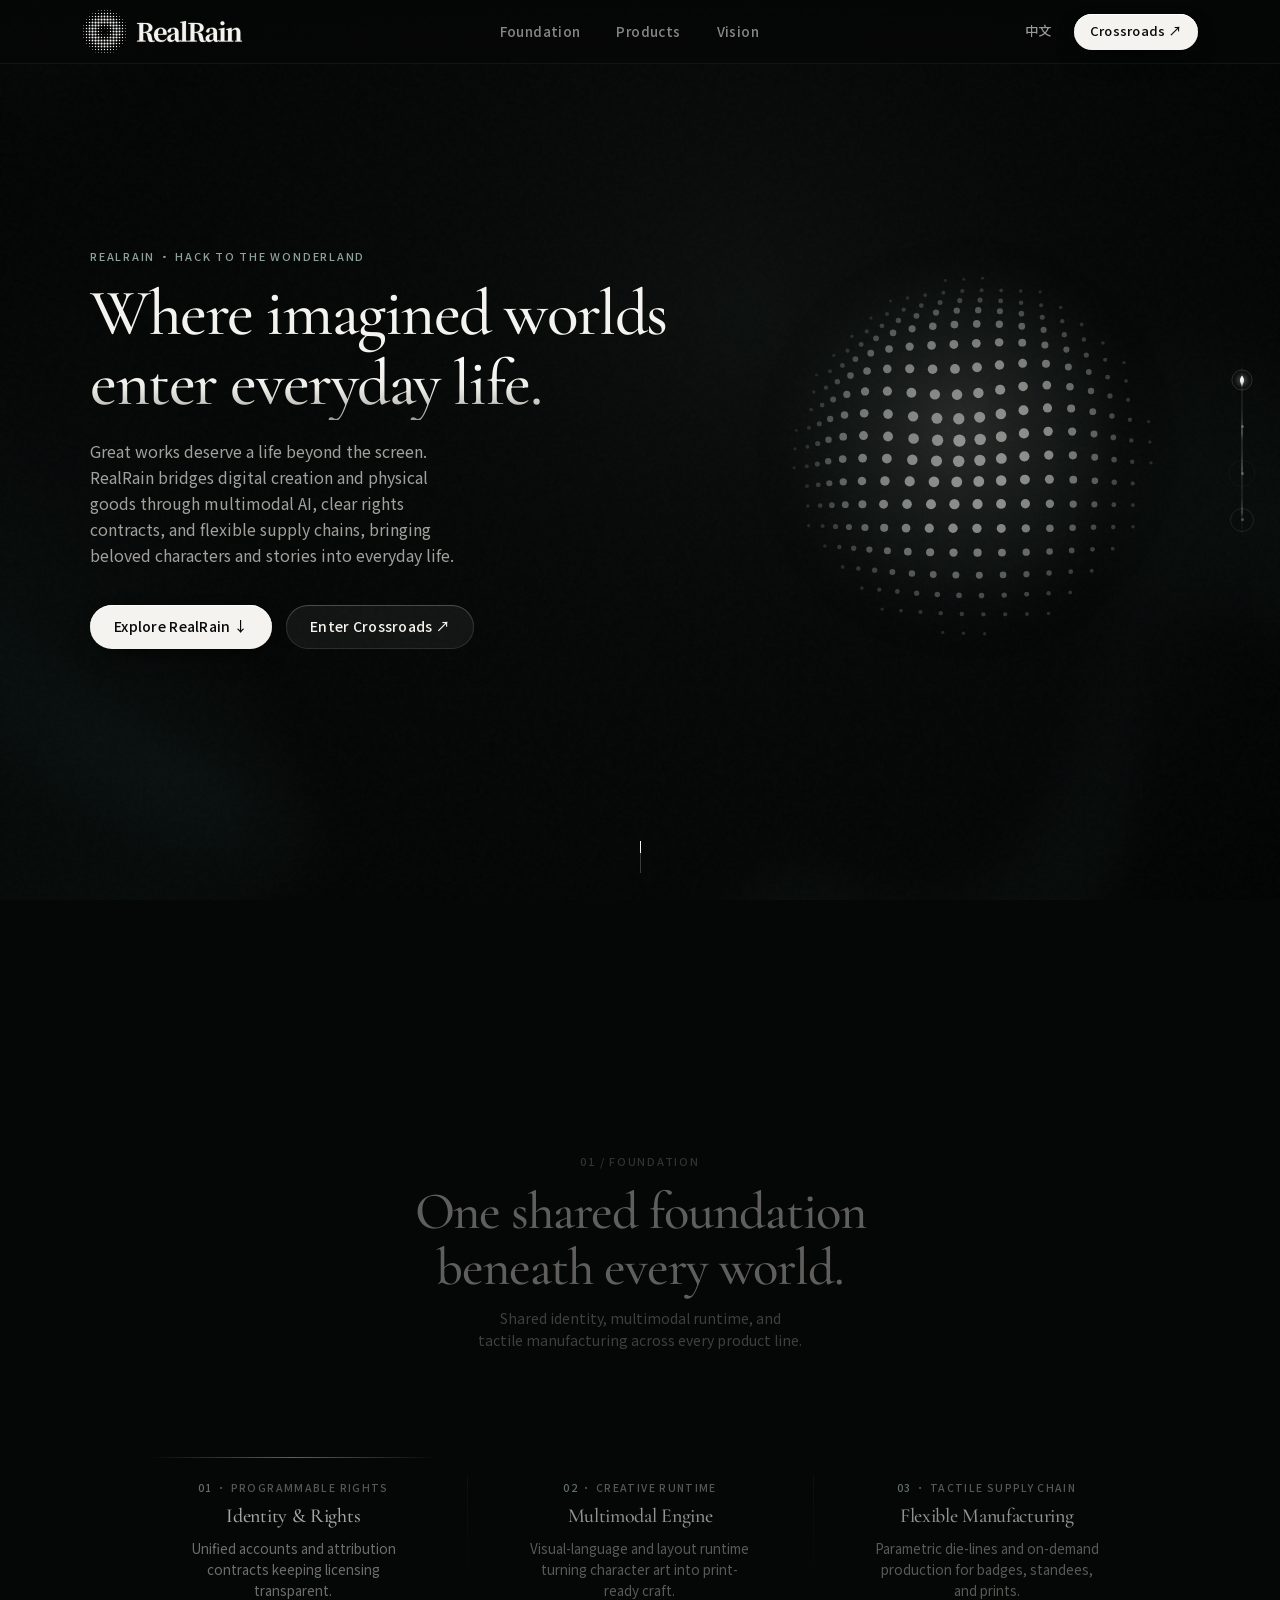
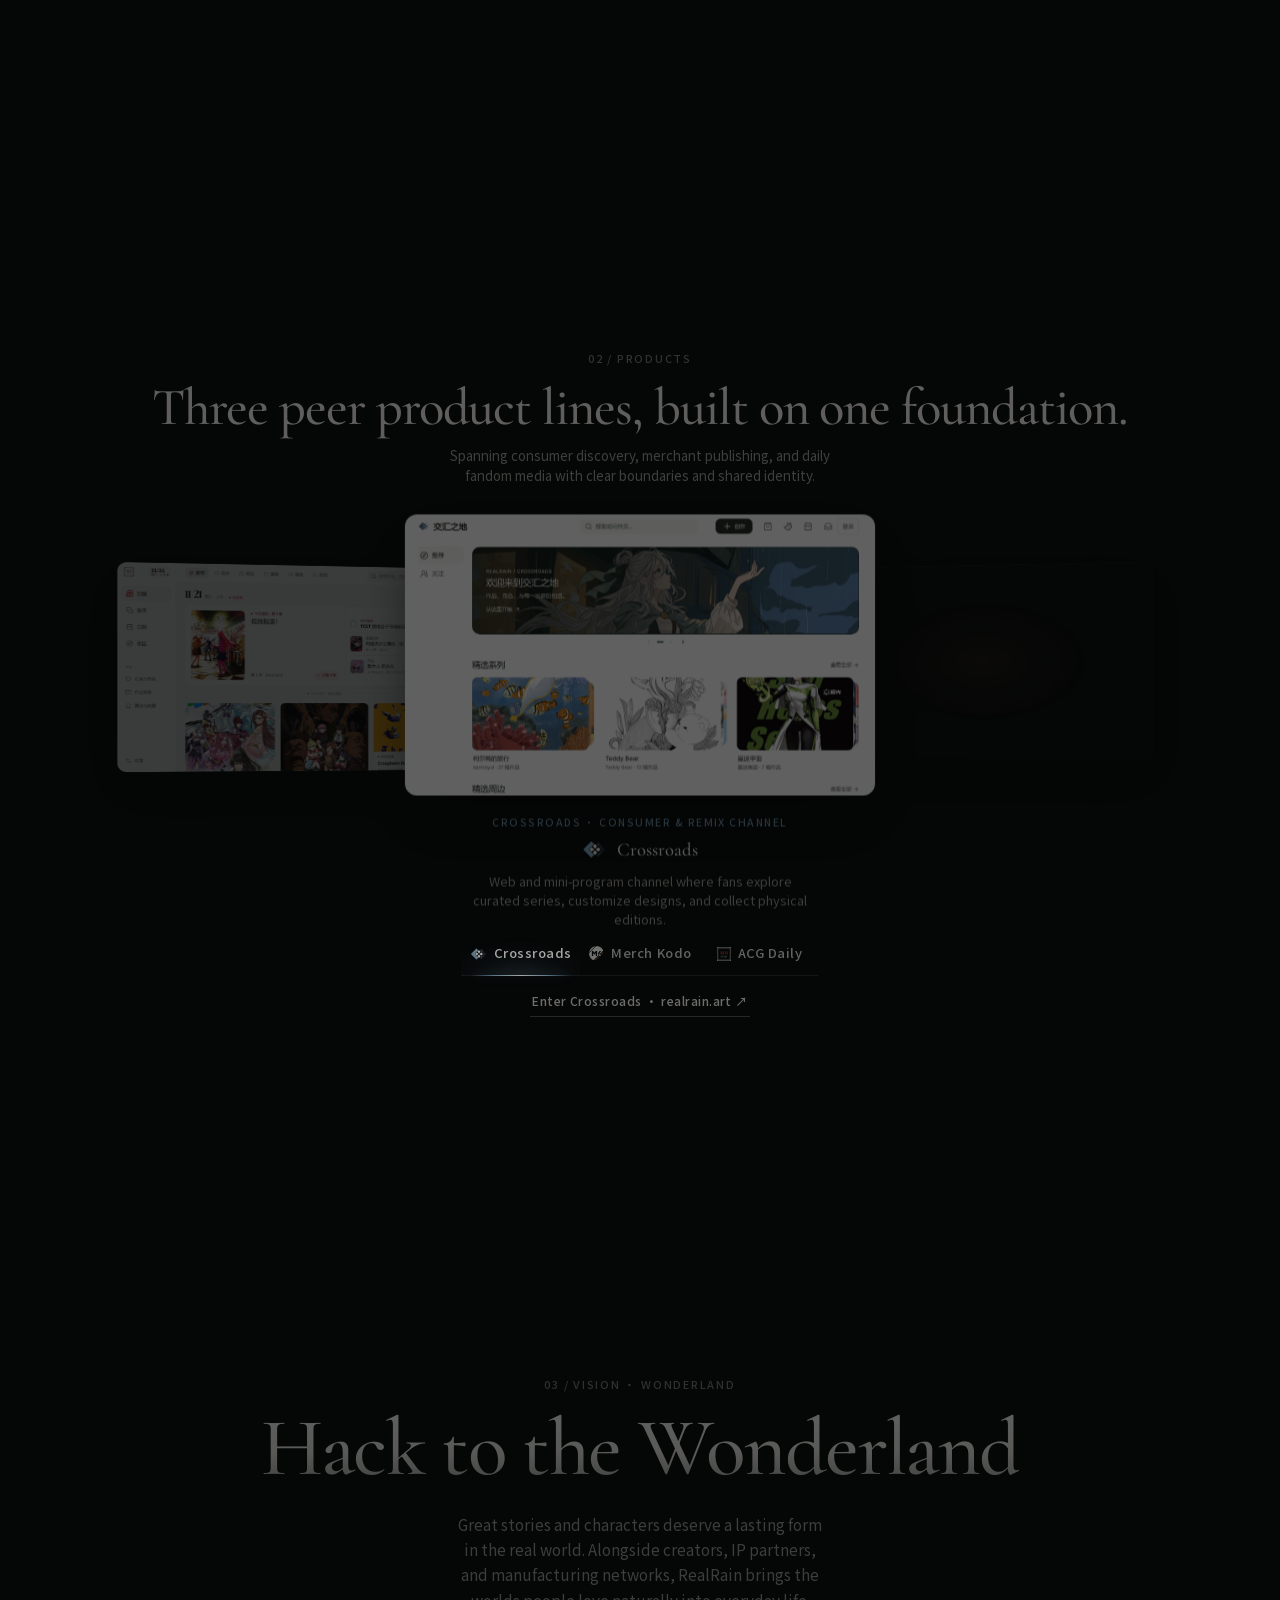
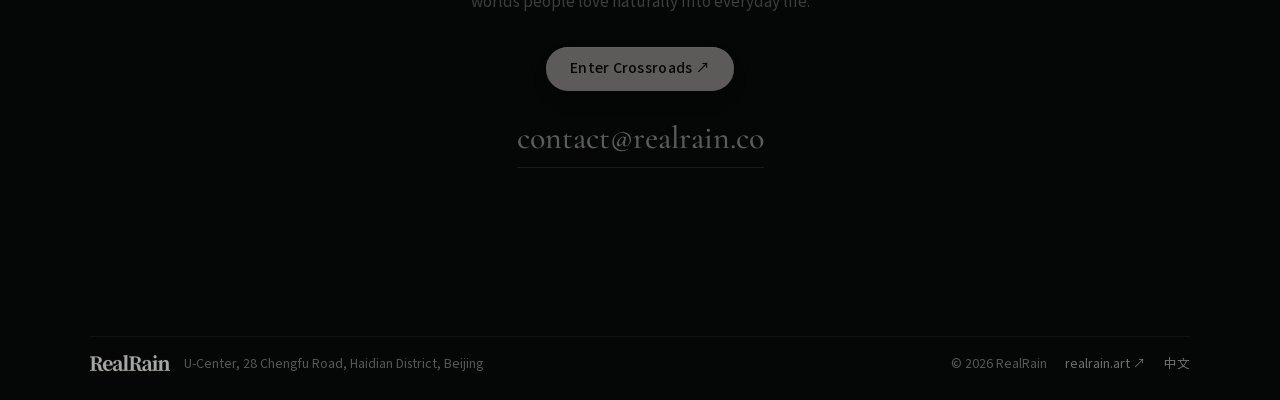
==== commit 97d1ebfc: "fix(brand): snap RealRain header emblem to integer device-pixel grid for crisp clarity across all DP" ====
--- a/index.html
+++ b/index.html
@@ -73,10 +73,10 @@
     }
   </script>
   <!--/email_off-->
-  <style id="rrInlineStyles">@font-face{font-family:Cormorant Garamond;src:url(assets/fonts/cormorant-garamond-500.woff2?v=20261119-13) format("woff2");font-weight:500;font-style:normal;font-display:swap}@font-face{font-family:"RealRain Serif SC";src:url(assets/fonts/noto-serif-sc-500.woff2?v=20261119-13) format("woff2");font-weight:500;font-style:normal;font-display:swap}@font-face{font-family:RealRain Sans SC;src:url(assets/fonts/noto-sans-sc-400.woff2?v=20261119-13) format("woff2");font-weight:400;font-style:normal;font-display:swap}@font-face{font-family:RealRain Sans SC;src:url(assets/fonts/noto-sans-sc-500.woff2?v=20261119-13) format("woff2");font-weight:500;font-style:normal;font-display:swap}:root{--bg-obsidian: #050606;--ink-ivory: #F4F3EF;--ink-muted: #A1A09C;--ink-subtle: #7E7E79;--accent-mineral: #8CA29B;--font-display: "RealRain Serif SC", "Cormorant Garamond", "Songti SC", "Noto Serif SC", Georgia, serif;--font-sans: "RealRain Sans SC", -apple-system, BlinkMacSystemFont, "PingFang SC", "HarmonyOS Sans SC", "MiSans", "Microsoft YaHei", sans-serif;--font-eyebrow: -apple-system, BlinkMacSystemFont, "Segoe UI", "RealRain Sans SC", sans-serif;--container: 1220px;--header-h: 64px}html[lang=en]{--font-display: "Cormorant Garamond", "RealRain Serif SC", Georgia, serif;--font-sans: -apple-system, BlinkMacSystemFont, "Segoe UI", Roboto, "RealRain Sans SC", sans-serif}*,*:before,*:after{box-sizing:border-box}html{scroll-snap-type:y mandatory;scroll-behavior:smooth;-webkit-text-size-adjust:100%;background:var(--bg-obsidian)}html.is-programmatic-scroll{scroll-snap-type:none!important;scroll-behavior:auto!important}body{margin:0;font-family:var(--font-sans);font-size:15px;font-weight:400;line-height:1.62;color:var(--ink-ivory);background:var(--bg-obsidian);overflow-x:clip;-webkit-font-smoothing:antialiased;-moz-osx-font-smoothing:grayscale;text-rendering:optimizeLegibility}img{display:block;max-width:100%;height:auto}a{color:inherit;text-decoration:none}button{font:inherit;color:inherit;background:none;border:0;padding:0;cursor:pointer}a,button,.triptych-panel,.orbital-card,.orbital-stage,.orb-canvas,.dot-stop{-webkit-tap-highlight-color:transparent}:focus-visible{outline:1.5px solid rgba(244,243,239,.68);outline-offset:3px;border-radius:4px}.triptych-panel:focus,.triptych-panel:focus-visible{outline:none}.eco-tab:focus:not(:focus-visible),.dot-stop:focus:not(:focus-visible){outline:none}.dot-stop:focus-visible,.eco-tab:focus-visible{outline:1.5px solid rgba(244,243,239,.68);outline-offset:2px;border-radius:6px}.skip-link{position:fixed;left:-9999px;top:12px;z-index:200;padding:10px 18px;border-radius:999px;background:var(--ink-ivory);color:#080909;font-weight:500}.skip-link:focus{left:16px}.gl-bg{position:fixed;inset:0;width:100vw;height:100vh;display:block;z-index:0;pointer-events:none}.container{position:relative;z-index:2;width:min(100%,var(--container));margin-inline:auto;padding-inline:clamp(24px,5vw,60px)}.site-header{position:fixed;top:0;left:0;right:0;z-index:90;height:var(--header-h);background:linear-gradient(180deg,#050606e6,#050606bd);border-bottom:1px solid rgba(255,255,255,.055)}.header-inner{width:min(100%,var(--container));height:100%;margin-inline:auto;padding-inline:clamp(20px,4.5vw,52px);display:flex;align-items:center;justify-content:space-between;gap:18px}.header-brand{display:inline-flex;align-items:center;gap:10px;flex-shrink:0;min-height:40px;color:var(--ink-ivory)}.brand-emblem{width:30px;height:30px;display:block;flex-shrink:0;color:#e1eae7}.brand-wordmark{width:100px;height:20px;display:block;flex-shrink:0;color:var(--ink-ivory);overflow:visible}.header-nav{display:flex;align-items:center;gap:clamp(20px,2.8vw,40px);font-size:13.5px;font-weight:500;letter-spacing:.03em}.header-nav a{opacity:.54;padding-block:6px;white-space:nowrap;transition:opacity .14s ease,color .14s ease}.header-nav a:hover,.header-nav a.is-current{opacity:1;color:var(--ink-ivory)}.header-actions{display:flex;align-items:center;gap:14px;flex-shrink:0}.header-lang{font-size:13px;font-weight:500;letter-spacing:.05em;opacity:.62;padding:6px 8px;white-space:nowrap;transition:opacity .14s ease}.header-lang:hover{opacity:1}.btn{display:inline-flex;align-items:center;justify-content:center;gap:8px;min-height:44px;padding:0 24px;border-radius:999px;font-size:14px;font-weight:500;letter-spacing:.02em;white-space:nowrap;transition:transform .15s cubic-bezier(.2,.9,.3,1),background-color .14s ease,box-shadow .15s ease}.btn:active{transform:scale(.985);transition-duration:.1s}.btn-header-cta{min-height:36px;padding:0 16px;font-size:13px}.btn-luminous{background:var(--ink-ivory);color:#080909;box-shadow:inset 0 1px #fff,0 10px 26px -10px #000000d9}.btn-glass{background:#ffffff0e;color:var(--ink-ivory);box-shadow:inset 0 1px #ffffff24,inset 0 0 0 1px #ffffff1c}@media(hover:hover){.btn-luminous:hover{background:#fff;box-shadow:inset 0 1px #fff,0 14px 30px -8px #000000eb}.btn-glass:hover{background:#ffffff17;box-shadow:inset 0 1px #ffffff38,inset 0 0 0 1px #fff3}}.btn-luminous:active{background:var(--ink-ivory);box-shadow:inset 0 1px #ffffffb8,0 4px 14px -8px #000000e0}.btn-glass:active{background:#ffffff13;box-shadow:inset 0 1px #ffffff1a,inset 0 0 0 1px #ffffff26}.nav-toggle{display:none;flex-direction:column;align-items:center;justify-content:center;gap:6px;width:40px;height:40px;border-radius:999px}.nav-toggle-line{display:block;width:20px;height:1.5px;background:currentColor;border-radius:2px}.chapter-dots{position:fixed;right:clamp(10px,2vw,24px);top:50%;transform:translateY(-50%);z-index:80;user-select:none;touch-action:none}.dots-track{position:relative;display:flex;flex-direction:column;justify-content:space-between;align-items:center;width:28px;height:clamp(144px,22dvh,184px);padding-block:10px;cursor:ns-resize}.rain-rail-canvas{position:absolute;inset:0;width:100%;height:100%;pointer-events:none}.dot-stop{position:relative;z-index:2;width:24px;height:24px;display:flex;align-items:center;justify-content:center;cursor:pointer}.dot-stop:after{content:"";width:3px;height:3px;border-radius:50%;background:#f4f3ef47;transition:transform .16s ease,opacity .16s ease,background-color .16s ease}.dot-stop:hover:after{background:var(--ink-ivory);transform:scale(1.4)}.dot-stop.is-active:after{opacity:0}.mobile-drawer{position:fixed;inset:0;z-index:120;background:#050606f5;color:var(--ink-ivory);overflow-y:auto;overscroll-behavior:contain;opacity:0;visibility:hidden;pointer-events:none;transform:translate3d(0,10px,0);transition:opacity .14s cubic-bezier(.4,0,1,1),transform .14s cubic-bezier(.4,0,1,1),visibility 0s linear .14s}.mobile-drawer[hidden]{display:none}.mobile-drawer.is-open{opacity:1;visibility:visible;pointer-events:auto;transform:none;transition:opacity .24s cubic-bezier(.22,1,.36,1),transform .24s cubic-bezier(.22,1,.36,1),visibility 0s}.mobile-drawer.is-closing{visibility:visible;pointer-events:none}.mobile-drawer-inner{min-height:100dvh;display:flex;flex-direction:column;justify-content:space-between;padding:20px 24px 36px}.mobile-drawer-head{display:flex;align-items:center;justify-content:space-between;padding-bottom:16px;border-bottom:1px solid rgba(255,255,255,.08)}.drawer-brand{display:inline-flex;align-items:center;gap:9px;color:var(--ink-ivory)}.drawer-wordmark{height:19px;width:95px;display:block;flex-shrink:0;color:var(--ink-ivory);overflow:visible}.mobile-drawer-close{display:inline-flex;align-items:center;justify-content:center;min-height:44px;min-width:44px;padding:0 20px;border-radius:999px;border:1px solid rgba(255,255,255,.14);font-size:13px;transition:transform .15s cubic-bezier(.2,.9,.3,1),background-color .14s ease,border-color .14s ease}@media(hover:hover){.mobile-drawer-close:hover{background:#ffffff12;border-color:#ffffff42}}.mobile-drawer-close:active{transform:scale(.985);transition-duration:.1s;background:#ffffff1a;border-color:#ffffff4d}.mobile-drawer-nav{display:flex;flex-direction:column;margin-block:24px}.mobile-drawer-nav a{display:flex;align-items:baseline;gap:16px;padding:15px 0;font-family:var(--font-display);font-size:1.55rem;font-weight:500;border-bottom:1px solid rgba(255,255,255,.07);color:#f4f3efad;transition:color .14s ease}.mobile-drawer-nav a.is-current{color:var(--ink-ivory)}.mobile-drawer-nav a.is-current .drawer-num{color:var(--accent-mineral)}@media(hover:hover){.mobile-drawer-nav a:hover{color:var(--ink-ivory)}}.mobile-drawer-nav a:active{color:var(--ink-ivory)}.drawer-num{font-family:var(--font-eyebrow);font-variant-numeric:tabular-nums;font-size:11px;letter-spacing:.14em;color:var(--ink-subtle)}.mobile-drawer-foot{display:flex;flex-direction:column;gap:16px}.drawer-cta{width:100%}.drawer-meta{display:flex;align-items:center;justify-content:space-between;font-size:14px;color:var(--ink-muted)}.act{position:relative;min-height:100svh;height:100dvh;scroll-snap-align:start;scroll-snap-stop:always;overflow:hidden;display:flex;flex-direction:column;justify-content:center;padding-top:calc(var(--header-h) + clamp(12px,2.2dvh,26px));padding-bottom:clamp(16px,2.8dvh,30px)}.act>.container{transition:opacity .28s cubic-bezier(.22,1,.36,1)}.js-ready .act:not(.is-active)>.container{opacity:.68}.act-header,.orbital-stage{transition:opacity .3s cubic-bezier(.22,1,.36,1),transform .34s cubic-bezier(.22,1,.36,1)}.js-ready .act:not(.is-active) .act-header{opacity:.56;transform:translate3d(0,8px,0)}.js-ready .act:not(.is-active) .orbital-stage,.js-ready .act:not(.is-active) .contact-center{opacity:.54;transform:translate3d(0,12px,0)}.eyebrow{margin:0 0 clamp(8px,1.4dvh,14px);font-family:var(--font-eyebrow);font-variant-numeric:tabular-nums;font-size:11px;font-weight:500;letter-spacing:.16em;text-transform:uppercase;color:var(--ink-subtle)}.act-header{margin-bottom:clamp(18px,3.2dvh,34px)}.act-header-compact{margin-bottom:clamp(16px,2.6dvh,28px)}.act-title{margin:0;font-family:var(--font-display);font-size:clamp(1.85rem,3.5vw,3.05rem);font-weight:500;line-height:1.18;letter-spacing:-.02em;color:var(--ink-ivory);text-wrap:balance}html[lang=en] .act-title{font-size:clamp(2.15rem,4.1vw,3.5rem);line-height:1.08}.act-lead{margin:clamp(8px,1.2dvh,12px) 0 0;max-width:58ch;font-size:clamp(13.5px,1.1vw,15.5px);line-height:1.58;color:var(--ink-muted);text-wrap:balance}.platinum-text{background:linear-gradient(180deg,#fff,#ecebe6 56%,#9c9c97);-webkit-background-clip:text;background-clip:text;color:transparent}.reveal-line>span{display:block}.reveal-line>span,.reveal-fade{transition:opacity .22s ease}.cover-act{padding-top:var(--header-h);padding-bottom:clamp(18px,3dvh,30px)}.cover-container{height:100%;display:flex;flex-direction:column;justify-content:space-between}.cover-grid{flex:1 1 auto;display:grid;grid-template-columns:minmax(0,1.15fr) minmax(0,.85fr);align-items:center;gap:clamp(20px,4vw,48px)}.cover-copy .eyebrow{color:var(--accent-mineral)}.cover-title{margin:0 0 clamp(14px,2.2dvh,24px);font-family:var(--font-display);font-size:clamp(2.45rem,5.1vw,4.45rem);font-weight:500;line-height:1.13;letter-spacing:-.022em;color:var(--ink-ivory)}html[lang=en] .cover-title{font-size:clamp(2.55rem,5.1vw,4.45rem);line-height:1.08}.cover-sub{margin:0 0 clamp(24px,4dvh,40px);font-size:clamp(15px,1.25vw,17.5px);color:var(--ink-muted);max-width:48ch;text-wrap:balance}.cover-actions{display:flex;flex-wrap:wrap;align-items:center;gap:14px}.cover-sculpture{position:relative;display:flex;align-items:center;justify-content:center;width:100%;height:clamp(280px,52dvh,490px)}.orb-canvas{width:100%;height:100%;display:block;touch-action:none;user-select:none;-webkit-user-select:none;cursor:grab}.orb-canvas:active{cursor:grabbing}.scroll-drop{align-self:center;display:flex;align-items:flex-end;justify-content:center;width:32px;height:40px}.scroll-drop-line{position:relative;width:1px;height:32px;background:#f4f3ef38;overflow:hidden}.scroll-drop-line:after{content:"";position:absolute;left:0;top:0;width:1px;height:12px;background:var(--ink-ivory);animation:dropBead 2.1s cubic-bezier(.4,0,.2,1) infinite}@keyframes dropBead{0%{transform:translate3d(0,-12px,0);opacity:0}25%{opacity:1}75%{opacity:.9}to{transform:translate3d(0,32px,0);opacity:0}}.orbital-stage{position:relative;width:100%;perspective:1600px;touch-action:pan-y;user-select:none;cursor:grab}.orbital-stage.is-dragging{cursor:grabbing}.orbital-ring{position:relative;width:100%;height:100%;transform-style:preserve-3d;pointer-events:none}.orbital-card{position:absolute;left:50%;top:50%;transform-origin:center center;pointer-events:auto}#platform.is-active .orbital-card{will-change:transform,opacity}.orbital-card:not(.is-center){cursor:pointer}.foundation-container{display:flex;flex-direction:column;align-items:center}.foundation-header{text-align:center;max-width:680px;margin:0 auto clamp(68px,12.5dvh,124px)}.foundation-header .act-lead{margin-inline:auto}.strata-canvas{position:absolute;inset:0;width:100%;height:100%;display:block;z-index:1;pointer-events:none}.triptych-rail{position:relative;width:min(100%,1040px);margin-inline:auto;height:1px;background:transparent;overflow:hidden}.triptych-beam{display:block;width:33.3333%;height:1px;background:linear-gradient(90deg,#f4f3ef00 8%,#f4f3ef8f,#8ca29b00 92%);transform:translate3d(calc(var(--active-what, 0) * 100%),0,0);transition:transform .28s cubic-bezier(.22,1,.36,1);will-change:transform}.triptych-deck{width:min(100%,1040px);margin-inline:auto;display:grid;grid-template-columns:repeat(3,minmax(0,1fr));align-items:start;gap:0}.triptych-panel{position:relative;padding:clamp(18px,2.4dvh,28px) clamp(16px,2vw,28px) clamp(8px,1.4dvh,16px);display:flex;flex-direction:column;align-items:center;text-align:center;justify-content:flex-start;gap:8px;background:transparent;border:0;box-shadow:none;cursor:default}.triptych-panel:not(:first-child):before{content:"";position:absolute;left:0;top:18px;bottom:8px;width:1px;background:linear-gradient(180deg,#ffffff0f,#fff0);pointer-events:none}.card-kicker{font-family:var(--font-eyebrow);font-variant-numeric:tabular-nums;font-size:10.5px;font-weight:500;letter-spacing:.13em;text-transform:uppercase;color:var(--ink-subtle)}.card-num{color:var(--accent-mineral)}.triptych-panel h3{margin:0;font-family:var(--font-display);font-size:clamp(1.2rem,1.56vw,1.44rem);font-weight:500;line-height:1.28;letter-spacing:-.015em;color:var(--ink-ivory);opacity:.88;transition:opacity .2s ease}@media(hover:hover){.triptych-panel:hover h3{opacity:1}}.triptych-panel.is-expanded h3{opacity:1}.card-brief-wrap{display:block}.card-brief{margin:0 auto;max-width:28ch;font-size:13.5px;line-height:1.56;color:var(--ink-muted);opacity:.8;transition:opacity .2s ease}@media(hover:hover){.triptych-panel:hover .card-brief{opacity:1}}.triptych-panel.is-expanded .card-brief{opacity:1}.stage-container{display:flex;flex-direction:column;align-items:center}.stage-header{text-align:center;margin-bottom:clamp(10px,1.8dvh,18px)}.stage-sub{margin:clamp(6px,1dvh,10px) auto 0;max-width:58ch;font-size:clamp(13px,1.05vw,14.5px);line-height:1.52;color:var(--ink-muted);text-wrap:balance}.orbital-stage-quad{height:clamp(290px,47dvh,430px)}.stage-plate{width:min(76vw,524px);height:100%;margin:0;display:flex;flex-direction:column;align-items:center;justify-content:space-between;gap:10px;background:none;border:0;box-shadow:none;overflow:visible}#platform{--stage-glow: #84B0CA;--stage-glow-rgb: 132, 176, 202}.plate-art{position:relative;width:100%;flex:1 1 auto;min-height:0;display:flex;align-items:center;justify-content:center}.plate-art:before{content:"";position:absolute;inset:6% 10%;border-radius:50%;background:radial-gradient(closest-side,rgba(140,162,155,.09),transparent 76%);pointer-events:none}[data-ring-card="0"] .plate-art:before{background:radial-gradient(closest-side,rgba(132,176,202,.14),transparent 76%)}[data-ring-card="1"] .plate-art:before{background:radial-gradient(closest-side,rgba(204,166,123,.15),transparent 76%)}[data-ring-card="2"] .plate-art:before{background:radial-gradient(closest-side,rgba(229,77,62,.14),transparent 76%)}.plate-art .main-art{position:relative;z-index:1;max-width:96%;max-height:95%;width:auto;height:auto;object-fit:contain;border-radius:12px;box-shadow:0 26px 54px -18px #000000eb,0 0 0 1px #ffffff1a;pointer-events:none;transition:box-shadow .18s ease}.orbital-card:not(.is-center):hover .main-art{box-shadow:0 26px 54px -18px #000000eb,0 0 0 1px #f4f3ef57}.plate-meta{text-align:center;max-width:44ch;padding-inline:8px;transition:opacity .18s ease}.plate-kicker{display:block;margin-bottom:4px;font-family:var(--font-eyebrow);font-size:10.5px;font-weight:500;letter-spacing:.14em;text-transform:uppercase;color:var(--accent-mineral)}[data-ring-card="0"] .plate-kicker{color:#84b0ca}[data-ring-card="1"] .plate-kicker{color:#cca67b}[data-ring-card="2"] .plate-kicker{color:#e54d3e}.plate-title-row{display:inline-flex;align-items:center;justify-content:center;gap:9px}.plate-logo{display:block;flex-shrink:0}.plate-logo--crossroads{width:25px;height:25px}.plate-logo--merchkodo{width:23.5px;height:23.5px}.plate-logo--acgdaily{width:21.5px;height:21.5px}.plate-meta h3{margin:0;font-family:var(--font-display);font-size:clamp(1.12rem,1.45vw,1.32rem);font-weight:500;color:var(--ink-ivory)}.plate-meta p{margin:4px 0 0;font-size:12.8px;line-height:1.5;color:var(--ink-muted)}.stage-foot{margin-top:clamp(10px,1.8dvh,18px);display:flex;flex-direction:column;align-items:center;gap:12px}.eco-bar{position:relative;display:grid;grid-template-columns:repeat(3,minmax(0,1fr));align-items:center;width:min(100%,432px);padding:0;background:transparent;border:0;border-bottom:1px solid rgba(255,255,255,.09);border-radius:0}.eco-thumb{position:absolute;top:0;bottom:-1px;left:0;width:33.3333%;background:radial-gradient(ellipse 76% 95% at 50% 100%,rgba(var(--stage-glow-rgb, 132, 176, 202),.18),rgba(var(--stage-glow-rgb, 132, 176, 202),.05) 54%,#05060600);transform:translate3d(calc(var(--stage-idx, 0) * 100%),0,0);transition:transform .3s cubic-bezier(.22,1,.36,1),background .24s ease;pointer-events:none;z-index:0}.eco-thumb:after{content:"";position:absolute;left:8%;right:8%;bottom:0;height:1.5px;background:linear-gradient(90deg,rgba(244,243,239,0) 0%,var(--stage-glow, #84B0CA) 24%,#F4F3EF 50%,var(--stage-glow, #84B0CA) 76%,rgba(132,176,202,0) 100%);box-shadow:0 0 12px rgba(var(--stage-glow-rgb, 132, 176, 202),.48);transition:background .24s ease,box-shadow .24s ease}.eco-tab{position:relative;z-index:1;display:inline-flex;align-items:center;justify-content:center;gap:6px;padding:9px 8px 11px;border-radius:0;font-family:var(--font-eyebrow);font-size:13px;font-weight:500;letter-spacing:.04em;color:#f4f3ef94;white-space:nowrap;transition:color .18s ease}.eco-tab-logo{display:block;flex-shrink:0;opacity:.68;transition:opacity .18s ease}.eco-tab-logo--crossroads{width:17px;height:17px}.eco-tab-logo--merchkodo{width:16px;height:16px}.eco-tab-logo--acgdaily{width:14.5px;height:14.5px}.eco-tab.is-active .eco-tab-logo{opacity:1}@media(hover:hover){.eco-tab:hover{color:#f4f3efcc}}.eco-tab:focus-visible{color:#f4f3efcc}.eco-tab.is-active,.eco-tab.is-active:focus-visible{color:var(--ink-ivory)}@media(hover:hover){.eco-tab.is-active:hover{color:var(--ink-ivory)}}.stage-link{font-family:var(--font-eyebrow);font-size:12px;font-weight:500;letter-spacing:.04em;color:var(--ink-muted);padding:4px 2px;border-bottom:1px solid rgba(244,243,239,.2);transition:color .14s ease,border-color .14s ease}.stage-link:hover{color:var(--ink-ivory);border-color:var(--ink-ivory)}.contact-act{justify-content:space-between;padding-bottom:clamp(16px,3dvh,30px)}.contact-container{flex:1 1 auto;height:100%;display:flex;flex-direction:column;justify-content:space-between}.contact-center{text-align:center;max-width:820px;margin-inline:auto;transform-style:preserve-3d;transition:opacity .3s cubic-bezier(.22,1,.36,1),transform .34s cubic-bezier(.22,1,.36,1)}.slogan-monolith{margin:0 0 clamp(14px,2.4dvh,22px);font-family:Cormorant Garamond,"RealRain Serif SC",Georgia,serif;font-size:clamp(2.5rem,6.4vw,5.2rem);font-weight:500;line-height:1.04;letter-spacing:-.02em}.vision-lead{margin:0 auto clamp(22px,3.6dvh,34px);max-width:54ch;font-size:clamp(14.5px,1.2vw,16.5px);line-height:1.65;color:var(--ink-muted);text-wrap:balance}.contact-actions{display:flex;flex-direction:column;align-items:center;gap:clamp(14px,2.4dvh,22px)}.contact-mail{display:inline-block;font-family:Cormorant Garamond,"RealRain Serif SC",Georgia,serif;font-size:clamp(1.35rem,2.5vw,2rem);font-weight:500;color:var(--ink-ivory);border-bottom:1px solid rgba(255,255,255,.24);padding-bottom:3px;word-break:break-word;transition:color .14s ease,border-color .14s ease,transform .16s cubic-bezier(.2,.9,.3,1)}.contact-mail:hover{color:#fff;border-color:#fff}.colophon{padding-top:16px;border-top:1px solid rgba(255,255,255,.08);display:flex;flex-wrap:wrap;align-items:center;justify-content:space-between;gap:10px 24px;font-size:12.5px;color:var(--ink-subtle)}.colophon-left{display:flex;flex-wrap:wrap;align-items:center;gap:8px 14px}.colophon-wordmark{width:80px;height:16px;display:block;flex-shrink:0;color:var(--ink-ivory);overflow:visible}.colophon-sep{padding-left:12px;border-left:1px solid rgba(255,255,255,.16);color:var(--ink-muted)}.colophon-right{display:flex;flex-wrap:wrap;align-items:center;gap:10px 18px}.colophon-right a{color:var(--ink-muted);transition:color .14s ease}.colophon-right a:hover{color:var(--ink-ivory)}@media(prefers-reduced-motion:reduce){html{scroll-behavior:auto}*,*:before,*:after{animation:none!important;transition:none!important}}@media(max-width:960px){.header-nav,.btn-header-cta{display:none}.nav-toggle{display:inline-flex}.cover-grid{grid-template-columns:minmax(0,1fr);align-content:center;gap:clamp(14px,2.5dvh,24px)}.cover-sculpture{order:-1;width:100%;height:auto;justify-content:center}.cover-sculpture .orb-canvas{width:min(56vw,240px);height:min(56vw,240px);margin-inline:auto}.triptych-rail{display:none}.foundation-header{align-items:center;text-align:center;margin-bottom:clamp(44px,7.5dvh,68px)}.triptych-deck{display:flex;flex-direction:column;align-items:center;overflow:visible;gap:0;margin:0 auto;width:100%;border-bottom:0}.triptych-panel{flex:none;width:min(100%,350px);padding:11px 0;border:0;border-top:1px solid rgba(255,255,255,.08);align-items:center;text-align:center;gap:3px;outline:none}.triptych-panel:not(:first-child):before{display:none}.triptych-panel .card-num,.triptych-panel .card-kicker{color:var(--accent-mineral)}.triptych-panel h3,.card-brief{opacity:1;text-align:center}.card-brief-wrap{display:block;opacity:1}.orbital-stage-quad{height:clamp(240px,40dvh,330px)}.stage-plate{width:min(82vw,430px);gap:8px}}@media(max-width:640px){:root{--header-h: 56px}.container,.header-inner{padding-inline:20px}.header-brand{gap:9px}.brand-emblem{width:26px;height:26px}.brand-wordmark{width:90px;height:18px}.chapter-dots{right:3px;pointer-events:none;opacity:.68}.dots-track{width:12px;height:96px;padding-block:4px}.dot-stop{width:12px;height:18px}.cover-grid{gap:clamp(16px,3dvh,26px)}.cover-title{font-size:clamp(2.05rem,8.6vw,2.75rem);margin-bottom:12px}html[lang=en] .cover-title{font-size:clamp(2.12rem,8.8vw,2.85rem)}.act-title{font-size:clamp(1.48rem,6vw,1.92rem)}html[lang=en] .act-title{font-size:clamp(1.36rem,5.5vw,1.78rem);line-height:1.12}.cover-sub{font-size:14px;line-height:1.58;margin-bottom:20px}.cover-actions{display:grid;grid-template-columns:repeat(2,minmax(0,1fr));gap:10px;width:100%}.cover-actions .btn{width:100%;min-height:44px;padding:0 12px;font-size:13.5px}.act-lead,.stage-sub{font-size:13.5px;line-height:1.5;margin-top:7px;max-width:none}.cover-sculpture{height:auto}.cover-sculpture .orb-canvas{width:min(58vw,224px);height:min(58vw,224px)}.act-header,.act-header-compact,.stage-header{margin-bottom:clamp(14px,2.2dvh,20px)}.foundation-header{margin-bottom:clamp(44px,8dvh,68px)}.triptych-deck{margin-bottom:0}.triptych-panel{width:min(100%,336px);padding:10px 0;gap:2px}.triptych-panel h3{font-size:1.08rem}.card-brief{font-size:12.5px;line-height:1.44}.orbital-stage{width:100vw;max-width:none}.orbital-stage-quad{height:clamp(228px,36dvh,292px)}.stage-plate{width:min(74vw,294px)}.plate-meta{padding-inline:2px}.plate-title-row{gap:7px}.plate-logo--crossroads{width:21px;height:21px}.plate-logo--merchkodo{width:20px;height:20px}.plate-logo--acgdaily{width:18.5px;height:18.5px}.plate-meta h3{font-size:1.14rem}.plate-meta p{font-size:12.8px;line-height:1.46}.stage-foot{margin-top:clamp(10px,1.8dvh,16px);gap:10px}.eco-bar{width:min(100%,352px);padding:0}.eco-thumb{top:0;bottom:-1px;left:0;width:33.3333%;transition:transform .32s cubic-bezier(.22,1,.36,1),background .24s ease}.eco-tab{gap:5px;padding:8px 4px 10px;font-size:12.2px}.eco-tab-logo--crossroads{width:15.5px;height:15.5px}.eco-tab-logo--merchkodo{width:14.5px;height:14.5px}.eco-tab-logo--acgdaily{width:13px;height:13px}.stage-link{font-size:11.8px}.contact-center{text-align:center}.slogan-monolith{font-size:clamp(2.15rem,9.2vw,3.05rem);margin-bottom:12px}.vision-lead{font-size:14px;line-height:1.58;margin-bottom:20px}.contact-mail{font-size:clamp(1.32rem,5.8vw,1.9rem)}.colophon{flex-direction:column;align-items:flex-start;text-align:left;gap:8px;padding-top:14px;font-size:11.8px}.colophon-left{gap:6px 12px}.colophon-sep{border-left:0;padding-left:0}.colophon-right{gap:8px 16px}}@media(max-width:359px){.container,.header-inner{padding-inline:16px}.cover-actions{gap:8px}.cover-actions .btn{min-height:38px;padding:0 8px;font-size:11.8px}.eco-tab{font-size:11.2px;padding:7px 2px 9px}}@media(max-width:640px)and (max-height:700px){.act{padding-top:calc(var(--header-h) + 6px);padding-bottom:10px}.eyebrow{margin-bottom:4px}.act-header,.act-header-compact,.stage-header{margin-bottom:8px}.foundation-header{margin-bottom:24px}.cover-grid{gap:10px}.cover-title{font-size:clamp(1.78rem,7.8vw,2.35rem);margin-bottom:8px}html[lang=en] .cover-title{font-size:clamp(1.85rem,8vw,2.45rem)}.cover-sub{font-size:12.2px;line-height:1.42;margin-bottom:12px}.cover-actions .btn{min-height:36px;padding:0 10px;font-size:12px}.scroll-drop{display:none}.act-title,html[lang=en] .act-title{font-size:clamp(1.16rem,4.9vw,1.55rem);line-height:1.14}.act-lead,.stage-sub{font-size:11.6px;line-height:1.35;margin-top:4px}.triptych-deck{margin-bottom:0}.triptych-panel{padding:7px 0;gap:2px}.triptych-panel h3{font-size:.98rem}.card-brief{font-size:11.2px;line-height:1.32}.orbital-stage-quad{height:176px}.plate-meta h3{font-size:1.02rem}.stage-foot{margin-top:6px;gap:6px}.eco-tab{font-size:11px;padding:5px 4px 7px}.slogan-monolith{font-size:clamp(2.1rem,8.8vw,3rem);margin-bottom:10px}.vision-lead{font-size:12px;line-height:1.42;margin-bottom:14px}.contact-mail{font-size:clamp(1.2rem,5.4vw,1.7rem)}.plate-meta p{font-size:11px;line-height:1.32}.colophon{padding-top:10px;gap:5px;font-size:11px}.cover-sculpture{height:auto}.cover-sculpture .orb-canvas{width:min(40vw,128px);height:min(40vw,128px)}}@media(max-height:600px){html{scroll-snap-type:y proximity}.act{height:auto;min-height:100svh;overflow:visible;padding-top:calc(var(--header-h) + 28px);padding-bottom:36px}}</style>
-  <script type="module" id="rrInlineScript">(function(){"use strict";document.documentElement.classList.add("js-ready");function Pe(){var o=document.getElementById("glCanvas");if(!o)return;var i=window.matchMedia("(prefers-reduced-motion: reduce)").matches,n={scroll:0,scrollTarget:0,mx:.5,my:.5,mxTarget:.5,myTarget:.5,rx:.5,ry:.5,rippleT:-10},u=performance.now();function P(){u=performance.now()}window.addEventListener("pointermove",function(y){n.mxTarget=y.clientX/Math.max(1,window.innerWidth),n.myTarget=1-y.clientY/Math.max(1,window.innerHeight),P()},{passive:!0}),window.addEventListener("pointerdown",function(y){n.rx=y.clientX/Math.max(1,window.innerWidth),n.ry=1-y.clientY/Math.max(1,window.innerHeight),n.rippleT=performance.now()*.001,P()},{passive:!0});function K(){var y=Math.max(1,document.documentElement.scrollHeight-window.innerHeight);n.scrollTarget=Math.max(0,Math.min(1,window.scrollY/y)),P()}window.addEventListener("scroll",K,{passive:!0}),K();var a=o.getContext("webgl",{alpha:!1,antialias:!1,depth:!1,stencil:!1})||o.getContext("experimental-webgl",{alpha:!1,antialias:!1,depth:!1,stencil:!1});if(a){let y=function(O,I){var q=a.createShader(O);return a.shaderSource(q,I),a.compileShader(q),a.getShaderParameter(q,a.COMPILE_STATUS)?q:(a.deleteShader(q),null)};var L=["attribute vec2 aPos;","void main() { gl_Position = vec4(aPos, 0.0, 1.0); }"].join(`
-`),g=["precision mediump float;","uniform vec2 uRes;","uniform float uTime;","uniform vec2 uMouse;","uniform float uScroll;","uniform vec2 uRipple;","uniform float uRippleAge;","","float hash(vec2 p) {","  p = fract(p * vec2(123.34, 456.21));","  p += dot(p, p + 45.32);","  return fract(p.x * p.y);","}","","float noise(vec2 p) {","  vec2 i = floor(p);","  vec2 f = fract(p);","  vec2 u = f * f * (3.0 - 2.0 * f);","  return mix(","    mix(hash(i + vec2(0.0, 0.0)), hash(i + vec2(1.0, 0.0)), u.x),","    mix(hash(i + vec2(0.0, 1.0)), hash(i + vec2(1.0, 1.0)), u.x),","    u.y","  );","}","","float fbm(vec2 p) {","  float v = 0.0;","  float a = 0.56;","  mat2 rot = mat2(0.8, 0.6, -0.6, 0.8);","  for (int i = 0; i < 2; i++) {","    v += a * noise(p);","    p = rot * p * 2.04;","    a *= 0.44;","  }","  return v;","}","","void main() {","  vec2 uv = gl_FragCoord.xy / uRes;","  float aspect = uRes.x / max(1.0, uRes.y);","  float portrait = clamp(1.0 - aspect, 0.0, 0.55);","  vec2 scale = vec2(max(aspect, 0.72), max(1.0, 1.0 + portrait * 0.18));","  vec2 p = (uv - 0.5) * scale;","","  vec2 m = (uMouse - 0.5) * scale;","  float md = length(p - m);","  p += normalize(p - m + 0.001) * exp(-md * 2.4) * 0.05;","","  float t = uTime * 0.14;","  vec2 q = vec2(fbm(p * 1.4 + t + uScroll * 1.1), fbm(p * 1.4 + vec2(4.2, 1.7) - t * 0.8));","  float f = fbm(p * 1.9 + q * 1.65 + vec2(uScroll * 0.8, -uScroll * 0.5));","","  float ribbon = smoothstep(0.38, 0.74, f);","  float filament = pow(smoothstep(0.52, 0.84, f), 2.1);","","  vec2 rp = (uv - uRipple) * scale;","  float rd = length(rp);","  float wave = 0.0;","  if (uRippleAge >= 0.0 && uRippleAge < 2.2) {","    float radius = uRippleAge * 0.55;","    wave = exp(-abs(rd - radius) * 28.0) * exp(-uRippleAge * 1.4) * 0.30;","  }","","  vec3 baseObsidian = vec3(0.018, 0.021, 0.020);","  vec3 mineralStone = vec3(0.055, 0.098, 0.090);","  vec3 silverMist = vec3(0.27, 0.35, 0.335);","","  vec3 col = mix(baseObsidian, mineralStone, ribbon * 0.92);","  col += silverMist * (filament * 0.25 + wave);","  col += vec3(0.15, 0.21, 0.195) * exp(-md * 2.8) * 0.22;","  col *= 1.0 - smoothstep(0.34, 1.08 + portrait * 0.22, length(p * vec2(mix(0.78, 0.68, portrait), 0.95))) * mix(0.62, 0.44, portrait);","  col += (hash(gl_FragCoord.xy) - 0.5) * 0.012;","","  gl_FragColor = vec4(col, 1.0);","}"].join(`
-`),E=y(a.VERTEX_SHADER,L),m=y(a.FRAGMENT_SHADER,g),h=E&&m?a.createProgram():null;if(h&&(a.attachShader(h,E),a.attachShader(h,m),a.linkProgram(h)),h&&a.getProgramParameter(h,a.LINK_STATUS)){a.useProgram(h);var S=a.createBuffer();a.bindBuffer(a.ARRAY_BUFFER,S),a.bufferData(a.ARRAY_BUFFER,new Float32Array([-1,-1,1,-1,-1,1,1,1]),a.STATIC_DRAW);var B=a.getAttribLocation(h,"aPos");a.enableVertexAttribArray(B),a.vertexAttribPointer(B,2,a.FLOAT,!1,0,0);var R=a.getUniformLocation(h,"uRes"),X=a.getUniformLocation(h,"uTime"),l=a.getUniformLocation(h,"uMouse"),c=a.getUniformLocation(h,"uScroll"),d=a.getUniformLocation(h,"uRipple"),b=a.getUniformLocation(h,"uRippleAge"),Y=function(){var O=Math.min(.45,640/Math.max(1,window.innerWidth));o.width=Math.max(1,Math.round(window.innerWidth*O)),o.height=Math.max(1,Math.round(window.innerHeight*O)),a.viewport(0,0,o.width,o.height),P()};window.addEventListener("resize",Y,{passive:!0}),Y();var U=performance.now(),k=0,j=0,Z=function(O){if(j=0,!document.hidden){var I=typeof O=="number"?O:performance.now(),q=I*.001,D=n.rippleT>0?q-n.rippleT:-1,C=D>=0&&D<2.2,V=I-u>650&&!C;if(!i&&V&&I-k<32){j=requestAnimationFrame(Z);return}if(k=I,!i&&I-u>1200){var Q=q*.24;n.mxTarget=.5+Math.sin(Q)*.18,n.myTarget=.52+Math.cos(Q*.78)*.14}n.scroll+=(n.scrollTarget-n.scroll)*.14,n.mx+=(n.mxTarget-n.mx)*.14,n.my+=(n.myTarget-n.my)*.14,a.uniform2f(R,o.width,o.height),a.uniform1f(X,i?1.5:(I-U)*.001),a.uniform2f(l,n.mx,n.my),a.uniform1f(c,n.scroll),a.uniform2f(d,n.rx,n.ry),a.uniform1f(b,D),a.drawArrays(a.TRIANGLE_STRIP,0,4),i||(j=requestAnimationFrame(Z))}};document.addEventListener("visibilitychange",function(){!document.hidden&&!i&&!j&&(k=0,j=requestAnimationFrame(Z))}),Z(U);return}}var N=o.getContext("2d");if(!N)return;function F(){o.width=window.innerWidth,o.height=window.innerHeight}window.addEventListener("resize",F,{passive:!0}),F();function z(){var y=o.width,O=o.height;N.fillStyle="#050606",N.fillRect(0,0,y,O);var I=N.createRadialGradient(y*n.mxTarget,O*(1-n.myTarget),20,y*.5,O*.5,Math.max(y,O)*.75);I.addColorStop(0,"rgba(140, 162, 155, 0.17)"),I.addColorStop(.55,"rgba(38, 56, 52, 0.075)"),I.addColorStop(1,"rgba(5, 6, 6, 0)"),N.fillStyle=I,N.fillRect(0,0,y,O),i||requestAnimationFrame(z)}z()}function Re(){var o=document.getElementById("orbCanvas");if(!o)return;var i=o.getContext("2d");if(!i)return;for(var n=window.matchMedia("(prefers-reduced-motion: reduce)").matches,u=[],P=[],K=0;K<19;K++)for(var a=0;a<19;a++){var L=(a-9)/9,g=(K-9)/9,E=Math.sqrt(L*L+g*g);E<=1.02&&(u.push({nx:L,ny:g,dist:E,baseR:Math.max(.18,1-E*.72)}),P.push({sx:0,sy:0,r:1,z:0,lit:0,alpha:.5}))}var m=.14,h=-.18,S=.14,B=-.18,R=0,X=0,l=0,c=0,d=0,b=!1,Y=null,U=!1,k=0,j=0,Z=0,N=0,F=0,z=performance.now(),y=0,O=0;function I(){var w=o.getBoundingClientRect();N=w.left+w.width*.5,F=w.top+w.height*.5}o.addEventListener("touchmove",function(w){b&&w.preventDefault()},{passive:!1}),o.addEventListener("pointerdown",function(w){b=!0,Y=w.pointerId,k=w.clientX,j=w.clientY,l=0,c=0,d=1,Z=performance.now(),z=Z;try{o.setPointerCapture(w.pointerId)}catch{}J&&!document.hidden&&!n&&!G&&(y=0,G=requestAnimationFrame(te))}),window.addEventListener("pointermove",function(w){if(b&&w.pointerId===Y){var M=w.clientX-k,A=w.clientY-j,_=w.pointerType==="touch"?.0115:.0085;B+=M*_,S=Math.max(-1.22,Math.min(1.22,S-A*_)),c=c*.42+M*_*.58,l=l*.42+-A*_*.58,k=w.clientX,j=w.clientY,Z=performance.now(),z=Z}else if(!b&&J&&w.pointerType!=="touch"){!N&&!F&&I();var H=Math.max(260,window.innerWidth*.52),e=Math.max(220,window.innerHeight*.48);R=Math.max(-1,Math.min(1,(w.clientX-N)/H)),X=Math.max(-1,Math.min(1,(w.clientY-F)/e)),U=!0,B=R*.68,S=-X*.56,l*=.2,c*=.2,z=performance.now()}},{passive:!0});function q(w){b&&(w&&Y!==null&&w.pointerId!==Y||(b=!1,Y=null,performance.now()-Z>80&&(l=0,c=0)))}window.addEventListener("pointerup",q),window.addEventListener("pointercancel",q);var D=0,C=0,V=1;function Q(){V=Math.min(window.devicePixelRatio||1,1.5),D=o.clientWidth||320,C=o.clientHeight||320,o.width=Math.round(D*V),o.height=Math.round(C*V),i.setTransform(V,0,0,V,0,0),I(),z=performance.now()}window.addEventListener("resize",Q,{passive:!0}),window.addEventListener("scroll",I,{passive:!0}),Q();var J=!0,G=0,ae=document.getElementById("top");ae&&typeof IntersectionObserver=="function"&&new IntersectionObserver(function(w){J=w[0].isIntersecting,J&&!document.hidden&&!n&&!G&&(y=0,G=requestAnimationFrame(te))},{threshold:.05}).observe(ae),document.addEventListener("visibilitychange",function(){J&&!document.hidden&&!n&&!G&&(y=0,G=requestAnimationFrame(te))});function te(w){if(G=0,!(!J||document.hidden)){var M=typeof w=="number"?w:performance.now(),A=!b&&Math.abs(l)<5e-4&&Math.abs(c)<5e-4&&Math.abs(S-m)<.002&&Math.abs(B-h)<.002&&d<.01;if(!n&&A&&M-z>800&&M-y<32){G=requestAnimationFrame(te);return}y=M;var _=!!O,H=_?Math.min(2.5,Math.max(.25,(M-O)/16.667)):1;O=M,i.clearRect(0,0,D,C);var e=!n&&!U&&!b&&Math.abs(l)<.0018&&Math.abs(c)<.0018&&M-Z>600;if(!b){B+=c*H,S=Math.max(-1.22,Math.min(1.22,S+l*H)),e&&_&&(B+=Math.sin(M*85e-5)*.0018*H,S=Math.max(-1.22,Math.min(1.22,S+Math.cos(M*65e-5)*.0011*H)));var t=Math.pow(.94,H);c*=t,l*=t}var r=b?.58:1-Math.pow(1-.18,H);m+=(S-m)*r,h+=(B-h)*r,d*=Math.pow(.92,H),o.__rotX=m,o.__rotY=h;var s=n?0:M*.0018,f=Math.min(D,C)*(D<=260?.43:.38),v=D*.5,T=C*.5,x=U?R:n?-.34:Math.sin(s*.42)*.48,p=U?X:n?-.38:-.26+Math.cos(s*.34)*.24,W=Math.cos(h),ie=Math.sin(h),$=Math.cos(m),ge=Math.sin(m),de=i.createRadialGradient(v+x*f*.26,T+p*f*.26,f*.1,v,T,f*1.25);de.addColorStop(0,"rgba(224, 232, 229, 0.135)"),de.addColorStop(.58,"rgba(122, 152, 145, 0.068)"),de.addColorStop(1,"rgba(0, 0, 0, 0)"),i.fillStyle=de,i.beginPath(),i.arc(v,T,f*1.25,0,Math.PI*2),i.fill();for(var oe=0;oe<u.length;oe++){var ee=u[oe],we=Math.sin(ee.dist*6.4-s)*.12+Math.sin(ee.dist*10-s*1.8)*d*.18,re=Math.sqrt(Math.max(0,1-ee.dist*ee.dist*.65))*.42+we,Me=ee.nx*W+re*ie,fe=-ee.nx*ie+re*W,he=ee.ny*$-fe*ge,le=ee.ny*ge+fe*$,se=2.6/(2.6-le),ve=Math.max(0,(Me*x+he*p)*.28),ue=P[oe];ue.sx=v+Me*f*se,ue.sy=T+he*f*se,ue.r=Math.max(.7,ee.baseR*(f*.032)*se),ue.z=le,ue.lit=ve,ue.alpha=Math.min(.96,Math.max(.16,(.45+le*.55)*ee.baseR+d*.2+ve*.28))}P.sort(function(Ae,pe){return Ae.z-pe.z});for(var be=0;be<P.length;be++){var ce=P[be],ne=Math.max(0,Math.min(1,ce.z+.4+ce.lit*.7)),me=Math.round(136+ne*106),Se=Math.round(151+ne*92),Le=Math.round(147+ne*92);i.fillStyle="rgba("+me+","+Se+","+Le+","+ce.alpha.toFixed(3)+")",i.beginPath(),i.arc(ce.sx,ce.sy,ce.r,0,Math.PI*2),i.fill()}J&&!document.hidden&&!n&&(G=requestAnimationFrame(te))}}te(performance.now())}function ke(){var o=document.getElementById("whatTriptych");if(!o)return;var i=Array.prototype.slice.call(o.querySelectorAll("[data-what-card]")),n=document.getElementById("whatBeam"),u=document.getElementById("strataCanvas");if(!i.length)return;var P=0,K=performance.now();function a(M){P=M,K=performance.now();for(var A=0;A<i.length;A++)i[A].classList.toggle("is-expanded",A===M);n&&n.style.setProperty("--active-what",String(M)),u&&(u.__activeStratum=M)}for(var L=0;L<i.length;L++)(function(M,A){A.addEventListener("pointerenter",function(){window.innerWidth>960&&a(M)}),A.addEventListener("click",function(){a(M)})})(L,i[L]);if(!u)return;u.__activeStratum=0;var g=u.getContext("2d");if(!g)return;for(var E=window.matchMedia("(prefers-reduced-motion: reduce)").matches,m=document.getElementById("what"),h=m?m.querySelector(".foundation-header"):null,S=o,B=76,R=28,X=[],l=[],c=[[],[],[]],d=0;d<3;d++){for(var b=0;b<B;b++){var Y=B>1?b/(B-1):.5,U=Math.pow(Math.max(0,Math.sin(Math.PI*Y)),.75);X.push({s:d,kind:0,idxInStrata:b,u:Y,edgeFade:U,moteSpread:0,phase:Y*Math.PI*(d===0?3.2:d===1?3.8:3.4)+d*1.25}),c[d].push({x:0,y:0}),l.push({x:0,y:0,r:1,z:0,alpha:0,normF:0})}for(var k=0;k<R;k++){var j=(k+.5)/R,Z=Math.pow(Math.max(0,Math.sin(Math.PI*j)),.85);X.push({s:d,kind:1,idxInStrata:k,u:j,edgeFade:Z,moteSpread:Math.sin(k*2.39996+d*1.7),phase:j*Math.PI*(d===0?3.4:d===1?4.1:3.7)+d*1.6+k*.45}),l.push({x:0,y:0,r:1,z:0,alpha:0,normF:0})}}var N=[1,.28,.28],F=0,z=0,y=1,O=420,I=96,q={left:0,right:0,top:0,bottom:0},D={left:0,right:0,top:0,bottom:0},C=!1,V=0,Q=0,J=0;function G(){var M=m?m.getBoundingClientRect():u.getBoundingClientRect(),A=M?M.left:0,_=M?M.top:0;if(h){var H=h.getBoundingClientRect();q.left=H.left-A,q.right=H.right-A,q.top=H.top-_,q.bottom=H.bottom-_}else q.left=F*.25,q.right=F*.75,q.top=z*.16,q.bottom=z*.36;if(S){var e=S.getBoundingClientRect();D.left=e.left-A,D.right=e.right-A,D.top=e.top-_,D.bottom=e.bottom-_}else D.left=F*.14,D.right=F*.86,D.top=z*.56,D.bottom=z*.82;I=Math.max(24,D.top-q.bottom),O=(q.bottom+D.top)*.5}function ae(M,A,_,H,e,t){var r=Math.max(0,Math.max(_.left-H-M,M-(_.right+H))),s=Math.max(0,Math.max(_.top-e-A,A-(_.bottom+e))),f=Math.hypot(r,s),v=Math.min(1,f/t);return .08+.92*v*v*(3-2*v)}function te(){y=Math.min(window.devicePixelRatio||1,1.35),F=u.clientWidth||window.innerWidth,z=u.clientHeight||window.innerHeight,u.width=Math.round(F*y),u.height=Math.round(z*y),g.setTransform(y,0,0,y,0,0),G(),K=performance.now()}window.addEventListener("resize",te,{passive:!0}),te(),document.fonts&&document.fonts.ready&&document.fonts.ready.then(function(){G(),K=performance.now()});function w(M){if(V=0,!(!C||document.hidden)){var A=typeof M=="number"?M:performance.now();if(!E&&A-K>800&&A-Q<32){V=requestAnimationFrame(w);return}Q=A;var _=J?Math.min(2.5,Math.max(.25,(A-J)/16.667)):1;J=A;for(var H=1-Math.pow(1-.13,_),e=0;e<3;e++){var t=e===P?1:.28;N[e]+=(t-N[e])*H}g.clearRect(0,0,F,z);for(var r=E?0:A*.00115,s=F<=640,f=s?Math.min(z*.055,Math.max(12,I*.44)):Math.min(z*.095,Math.max(16,I*.56)),v=s?Math.min(18,I*.24):Math.min(34,I*.32),T=0;T<X.length;T++){var x=X[T],p=x.s,W=x.u,ie=N[p],$=Math.max(0,Math.min(1,(ie-.28)/.72)),ge=p===0?.24:p===1?.5:.76,de=Math.exp(-Math.pow((W-ge)/.21,2)),oe;p===0?oe=-Math.sin((W-.08)*Math.PI)*v*.65+(W-.5)*v*.9:p===1?oe=-Math.sin(W*Math.PI)*v*.45+Math.cos(W*Math.PI*1.6)*v*.28:oe=Math.cos(W*Math.PI*1.25)*v*.48-(W-.5)*v*.9;var ee=Math.sin(x.phase-r*(1.05+p*.14))*f*(.36+de*.64),we=x.kind===1?x.moteSpread*f*.72:0,re=Math.cos(x.phase-r*.9+x.kind*.7)*.45+(x.kind===1?-.15:.12),Me=1/(1-re*.18),fe=(-.02+W*1.04)*F,he=O+oe+ee+we-$*3.5;x.kind===0&&(c[p][x.idxInStrata].x=fe,c[p][x.idxInStrata].y=he);var le=ae(fe,he,q,14,10,24),se=ae(fe,he,D,10,8,24),ve=Math.min(le,se),ue=x.kind===0?.15+$*.5+de*(.1+$*.24):.06+$*.22+de*.08,be=ue*x.edgeFade*ve,ce=(x.kind===0?.72+$*.58+de*.52:.58+$*.35)*Me*(s?.88:1),ne=l[T];ne.x=fe,ne.y=he,ne.r=Math.max(.55,Math.min(2.15,ce)),ne.z=re,ne.alpha=Math.min(.88,Math.max(.01,be)),ne.normF=$}for(var me=0;me<3;me++){var Se=me===2?P:me===0?(P+1)%3:(P+2)%3,Le=N[Se],Ae=Math.max(0,Math.min(1,(Le-.28)/.72)),pe=g.createLinearGradient(0,0,F,0);if(Ae>.45){var Ce=(.04+Ae*.075).toFixed(3);pe.addColorStop(0,"rgba(244, 243, 239, 0)"),pe.addColorStop(.14,"rgba(244, 243, 239, "+Ce+")"),pe.addColorStop(.86,"rgba(244, 243, 239, "+Ce+")"),pe.addColorStop(1,"rgba(244, 243, 239, 0)")}else pe.addColorStop(0,"rgba(140, 162, 155, 0)"),pe.addColorStop(.16,"rgba(140, 162, 155, 0.035)"),pe.addColorStop(.84,"rgba(140, 162, 155, 0.035)"),pe.addColorStop(1,"rgba(140, 162, 155, 0)");g.strokeStyle=pe,g.lineWidth=.9,g.beginPath();for(var Ee=c[Se],xe=0;xe<Ee.length;xe++)xe===0?g.moveTo(Ee[xe].x,Ee[xe].y):g.lineTo(Ee[xe].x,Ee[xe].y);g.stroke()}l.sort(function(ze,_e){return ze.z-_e.z});for(var Te=0;Te<l.length;Te++){var ye=l[Te];if(!(ye.alpha<.015)){var De=Math.round(140+ye.normF*104),We=Math.round(162+ye.normF*81),Xe=Math.round(155+ye.normF*84);g.fillStyle="rgba("+De+","+We+","+Xe+","+ye.alpha.toFixed(3)+")",g.beginPath(),g.arc(ye.x,ye.y,ye.r,0,Math.PI*2),g.fill()}}C&&!document.hidden&&!E&&(V=requestAnimationFrame(w))}}m&&typeof IntersectionObserver=="function"?new IntersectionObserver(function(M){C=!!(M[0]&&M[0].isIntersecting),C&&!document.hidden&&!V&&(Q=0,J=0,V=requestAnimationFrame(w))},{threshold:.05}).observe(m):(C=!0,w(performance.now())),document.addEventListener("visibilitychange",function(){C&&!document.hidden&&!E&&!V&&(Q=0,J=0,V=requestAnimationFrame(w))})}function Ie(o,i,n){var u=((o-i)%n+n)%n;return u>n*.5&&(u-=n),u}function Fe(){var o=document.getElementById("stageViewport"),i=document.getElementById("stageDeck"),n=document.getElementById("platform");if(!o||!i)return;var u=Array.prototype.slice.call(i.querySelectorAll("[data-ring-card]")),P=u.map(function(e){return e.querySelector(".plate-meta")}),K=document.getElementById("stageTabBar"),a=Array.prototype.slice.call(document.querySelectorAll("[data-stage-tab]")),L=u.length;if(!L)return;var g=window.matchMedia("(prefers-reduced-motion: reduce)").matches,E=0,m=0,h=0,S=0,B=-1,R=0,X=0,l=!1,c=!1,d=!1,b=null,Y=0,U=0,k=0,j=0,Z=0,N=null,F=0,z=0,y=["#84B0CA","#CCA67B","#E54D3E"],O=["132, 176, 202","204, 166, 123","229, 77, 62"];function I(e){var t=(e%L+L)%L;S=t;var r=y[t]||y[0],s=O[t]||O[0];n&&(n.style.setProperty("--stage-glow",r),n.style.setProperty("--stage-glow-rgb",s)),K&&(K.style.setProperty("--stage-idx",String(t)),K.style.setProperty("--stage-glow",r),K.style.setProperty("--stage-glow-rgb",s));for(var f=0;f<a.length;f++){var v=parseInt(a[f].getAttribute("data-stage-tab"),10),T=v===t;a[f].classList.toggle("is-active",T),a[f].setAttribute("aria-selected",T?"true":"false")}for(var x=0;x<u.length;x++)u[x].classList.toggle("is-center",x===t)}var q=window.innerWidth,D=window.innerWidth<=960,C=window.innerWidth<=640;function V(){q=o.clientWidth||window.innerWidth,D=window.innerWidth<=960,C=window.innerWidth<=640}function Q(){for(var e=q,t=D,r=C,s=r?Math.round(e*.42):t?Math.round(e*.34):Math.min(430,Math.round(e*.39)),f=Math.PI*2/L,v=0;v<L;v++){var T=Ie(v,E,L),x=T*f,p=Math.cos(x),W=Math.sin(x),ie=(p+1)*.5,$=B===v&&Math.abs(T)>.25,ge=W*s,de=(ie-1)*(r||t?120:175),oe=(1-ie)*-8,ee=-W*(r?10:t?11:14),we=(r?.78+.22*ie:.71+.29*ie)+($?.036:0),re=Math.abs(T),Me=re<.05?1:r?Math.max(.32,.68-re*.12):Math.max(t?.3:.5,(t?.64:.82)-re*.22),fe=$?Math.min(.95,Me+.22):Me,he=Math.round((p+2)*20),le=u[v];le.style.transform="translate3d(calc(-50% + "+ge.toFixed(1)+"px), calc(-50% + "+oe.toFixed(1)+"px), "+de.toFixed(1)+"px) rotateY("+ee.toFixed(2)+"deg) scale("+we.toFixed(3)+")",le.style.opacity=fe.toFixed(3),le.style.zIndex=String(he),le.style.pointerEvents=p<-.92?"none":"auto";var se=P[v];se&&(se.style.opacity=Math.max(0,Math.min(1,1-re*1.45)).toFixed(3))}I(Math.round(E))}function J(e){if(R=0,g&&!c){E=m,h=0,Q();return}if(c)Q();else{var t=X?Math.min(.05,Math.max(.004,(e-X)*.001)):.016;X=e;var r=C?14:20.5,s=E-m,f=Math.exp(-r*t),v=(s+(h+r*s)*t)*f;h=(h-r*(h+r*s)*t)*f,E=m+v,Q(),Math.abs(v)>8e-4||Math.abs(h)>.004?R=requestAnimationFrame(J):(E=m,h=0,X=0,Q())}}function G(e){var t=(e%L+L)%L,r=Ie(t,Math.round(m),L);m=Math.round(m)+r,I(t),R||(X=performance.now(),R=requestAnimationFrame(J))}for(var ae=0;ae<a.length;ae++)a[ae].addEventListener("click",function(){G(parseInt(this.getAttribute("data-stage-tab"),10))});for(var te=0;te<u.length;te++)(function(e,t){t.addEventListener("pointerenter",function(){window.innerWidth<=960||(B=e,!R&&!c&&Q())}),t.addEventListener("pointerleave",function(){B===e&&(B=-1,!R&&!c&&Q())}),t.addEventListener("click",function(r){d||r.target&&r.target.closest&&r.target.closest("a, button")||e!==S&&G(e)})})(te,u[te]);o.addEventListener("pointerdown",function(e){if(!(e.target&&e.target.closest&&e.target.closest("a, button"))){var t=e.target&&e.target.closest?e.target.closest("[data-ring-card]"):null;l=!0,c=!1,d=!1,b=e.pointerId,Y=e.clientX,U=e.clientY,k=e.clientX,j=performance.now(),Z=j,N=t?parseInt(t.getAttribute("data-ring-card"),10):null,F=0,z=m,h=0}}),o.addEventListener("pointermove",function(e){if(!(!l||b!==e.pointerId)){var t=performance.now(),r=e.clientX-Y,s=e.pointerType==="mouse"?18:8;if(!c&&Math.abs(r)>s){c=!0,d=!0,o.classList.add("is-dragging");try{o.setPointerCapture(e.pointerId)}catch{}}if(c){var f=C?Math.max(235,(o.clientWidth||390)*.66):Math.max(240,(o.clientWidth||360)*.44),v=Math.max(.008,(t-j)*.001),T=(e.clientX-k)/f/v;F=F*.55+T*.45,k=e.clientX,j=t;var x=-r/f;C&&(x=Math.max(-1.15,Math.min(1.15,x))),E=z+x,m=E,Q()}}});function w(e){if(!(!l||b!==e.pointerId)){l=!1;var t=e.clientX-Y,r=e.clientY-U,s=Math.hypot(t,r),f=performance.now()-Z;if(!c){b=null;return}c=!1,b=null,o.classList.remove("is-dragging");try{o.releasePointerCapture(e.pointerId)}catch{}if(s<26&&f<340&&N!==null&&N!==S){G(N),setTimeout(function(){d=!1},60);return}var v=C?Math.max(235,(o.clientWidth||390)*.66):Math.max(240,(o.clientWidth||360)*.44);performance.now()-j>75&&(F=0);var T=Math.round(z),x=z-t/v-F*(C?.065:.09),p=Math.round(x);(Math.abs(t)>42||Math.abs(t)>18&&Math.abs(F)>1.1)&&p===T&&(p=T+(t<0?1:-1)),C&&(p=Math.max(T-1,Math.min(T+1,p))),m=p;var W=C?4.2:14;h=Math.max(-W,Math.min(W,-F)),I(p),X=performance.now(),R||(R=requestAnimationFrame(J)),setTimeout(function(){d=!1},60)}}o.addEventListener("pointerup",w),o.addEventListener("pointercancel",w),document.addEventListener("keydown",function(e){if(!(!n||!n.classList.contains("is-active"))){var t=document.activeElement&&document.activeElement.tagName||"";/INPUT|TEXTAREA|SELECT/.test(t)||(e.key==="ArrowRight"?(e.preventDefault(),G(S+1)):e.key==="ArrowLeft"&&(e.preventDefault(),G(S-1)))}});var M=0;o.addEventListener("wheel",function(e){if(Math.abs(e.deltaX)>Math.abs(e.deltaY)*1.2&&Math.abs(e.deltaX)>20){e.preventDefault();var t=performance.now();t-M>170&&(M=t,G(S+(e.deltaX>0?1:-1)))}},{passive:!1}),window.addEventListener("resize",function(){V(),Q()},{passive:!0}),V(),Q();var A=!1,_=window.scrollY,H=0;window.addEventListener("scroll",function(){var e=window.scrollY,t=Math.abs(e-_);t>0&&(H=t),_=e},{passive:!0}),n&&typeof IntersectionObserver=="function"&&!g&&new IntersectionObserver(function(e){!e[0]||!e[0].isIntersecting||A||(A=!0,!document.documentElement.classList.contains("is-programmatic-scroll")&&H>0&&H<window.innerHeight*.65&&E===0&&m===0&&!c&&(E=.22,h=-.35,X=performance.now(),R||(R=requestAnimationFrame(J))))},{threshold:.45}).observe(n)}function Be(){var o=document.getElementById("chapterDots"),i=document.getElementById("dotsTrack"),n=document.getElementById("rainRailCanvas"),u=o?Array.prototype.slice.call(o.querySelectorAll("[data-dot-index]")):[],P=Array.prototype.slice.call(document.querySelectorAll("[data-chapter-link]")),K=Array.prototype.slice.call(document.querySelectorAll("[data-chapter-jump]")),a=Array.prototype.slice.call(document.querySelectorAll(".act[data-chapter]"));if(!a.length)return;var L=window.matchMedia("(prefers-reduced-motion: reduce)").matches,g=0,E=!1,m=0,h=0,S=0,B=0,R=[],X=[{phase:.14,speed:.34,len:.14},{phase:.49,speed:.27,len:.11},{phase:.82,speed:.41,len:.16}],l=n?n.getContext("2d"):null,c=0,d=0,b=1,Y=0,U=0,k=0,j=18,Z=120,N=0,F=1,z=null,y=window.scrollY;function O(){if(i&&u.length){var e=u[0].offsetTop+u[0].offsetHeight*.5,t=u[u.length-1].offsetTop+u[u.length-1].offsetHeight*.5;j=e,Z=Math.max(20,t-e)}N=a[0].offsetTop;var r=a[a.length-1].offsetTop;if(F=Math.max(1,r-N),l&&d>8){var s=l.createLinearGradient(0,4,0,d-4);s.addColorStop(0,"rgba(140, 162, 155, 0)"),s.addColorStop(.16,"rgba(140, 162, 155, 0.22)"),s.addColorStop(.5,"rgba(244, 243, 239, 0.24)"),s.addColorStop(.84,"rgba(140, 162, 155, 0.22)"),s.addColorStop(1,"rgba(140, 162, 155, 0)"),z=s}}function I(){return Math.max(0,Math.min(1,(y-N)/F))}function q(e){L||(R.push({ratio:e,age:0}),R.length>4&&R.shift())}function D(){!n||!i||(b=Math.min(window.devicePixelRatio||1,1.5),c=i.clientWidth||28,d=i.clientHeight||180,n.width=Math.round(c*b),n.height=Math.round(d*b),l&&l.setTransform(b,0,0,b,0,0),O())}function C(e){if(k=0,!document.hidden){if(!l||!c||!d){k=requestAnimationFrame(C);return}E||(S=I());var t=Math.abs(h-S)<.001&&R.length===0&&!E;if(!L&&t&&U&&e-U<32){k=requestAnimationFrame(C);return}U=e;var r=Y?Math.min(.05,Math.max(.004,(e-Y)*.001)):.016;if(Y=e,L)h=S,B=0;else{var s=24,f=h-S,v=Math.exp(-s*r);h=S+(f+(B+s*f)*r)*v,B=(B-s*(B+s*f)*r)*v}var T=j,x=Z,p=c*.5,W=T+h*x;if(n.__dropY=W,l.clearRect(0,0,c,d),z&&(l.strokeStyle=z,l.lineWidth=1,l.beginPath(),l.moveTo(p,4),l.lineTo(p,d-4),l.stroke()),!L)for(var ie=0;ie<X.length;ie++){var $=X[ie];$.phase=($.phase+$.speed*r)%1;var ge=8+$.phase*(d-16),de=$.len*d,oe=Math.max(4,ge-de),ee=l.createLinearGradient(0,oe,0,ge);ee.addColorStop(0,"rgba(140, 162, 155, 0)"),ee.addColorStop(.75,"rgba(244, 243, 239, 0.34)"),ee.addColorStop(1,"rgba(244, 243, 239, 0)"),l.strokeStyle=ee,l.lineWidth=1.1,l.beginPath(),l.moveTo(p,oe),l.lineTo(p,ge),l.stroke()}for(var we=R.length-1;we>=0;we--){var re=R[we];if(re.age+=r,re.age>=.72){R.splice(we,1);continue}var Me=re.age/.72,fe=T+re.ratio*x,he=3.5+Me*10.5;l.strokeStyle="rgba(244, 243, 239, "+((1-Me)*.42).toFixed(3)+")",l.lineWidth=1,l.beginPath(),l.arc(p,fe,he,0,Math.PI*2),l.stroke()}var le=Math.min(4.5,Math.abs(B)),se=B>=0?1:-1,ve=Math.max(2.3,3.2-le*.16),ue=(4.6+le*4.4)*-se,be=W+ue*1.45,ce=W+se*(1.2+le*.45),ne=l.createRadialGradient(p,W,1,p,W,11);ne.addColorStop(0,"rgba(244, 243, 239, 0.28)"),ne.addColorStop(.55,"rgba(140, 162, 155, 0.10)"),ne.addColorStop(1,"rgba(0, 0, 0, 0)"),l.fillStyle=ne,l.beginPath(),l.arc(p,W,11,0,Math.PI*2),l.fill();var me=l.createLinearGradient(p,Math.min(be,ce-3),p,Math.max(be,ce+4));me.addColorStop(0,"#FFFFFF"),me.addColorStop(.55,"#ECEBE6"),me.addColorStop(1,"#8CA29B"),l.fillStyle=me,l.beginPath(),l.moveTo(p,be),l.bezierCurveTo(p+ve*.65,W+ue*.28,p+ve,ce-se*ve*.4,p,ce+se*ve),l.bezierCurveTo(p-ve,ce-se*ve*.4,p-ve*.65,W+ue*.28,p,be),l.closePath(),l.fill(),k=requestAnimationFrame(C)}}function V(){m&&(cancelAnimationFrame(m),m=0,document.documentElement.classList.remove("is-programmatic-scroll"))}function Q(e,t){if(V(),L||t<=0){window.scrollTo({top:e,behavior:"instant"});return}var r=window.scrollY,s=e-r;if(Math.abs(s)<2){window.scrollTo({top:e,behavior:"instant"});return}var f=performance.now();document.documentElement.classList.add("is-programmatic-scroll");function v(T){var x=T-f,p=Math.min(1,x/t),W=1-Math.pow(1-p,4);window.scrollTo(0,Math.round(r+s*W)),p<1?m=requestAnimationFrame(v):(m=0,window.scrollTo({top:e,behavior:"instant"}),document.documentElement.classList.remove("is-programmatic-scroll"))}m=requestAnimationFrame(v)}window.addEventListener("wheel",V,{passive:!0}),window.addEventListener("touchstart",V,{passive:!0});function J(e){var t=g;g=Math.max(0,Math.min(a.length-1,e));for(var r=0;r<a.length;r++)a[r].classList.toggle("is-active",r===g);for(var s=0;s<P.length;s++){var f=parseInt(P[s].getAttribute("data-chapter-link"),10);P[s].classList.toggle("is-current",f===g)}for(var v=0;v<u.length;v++)u[v].classList.toggle("is-active",v===g);t!==g&&a.length>1&&q(g/(a.length-1))}function G(){for(var e=window.innerHeight*.48,t=0,r=1/0,s=0;s<a.length;s++){var f=a[s].getBoundingClientRect(),v=Math.abs((f.top+f.bottom)*.5-e);v<r&&(r=v,t=s)}J(t)}function ae(e,t){var r=Math.max(0,Math.min(a.length-1,e)),s=a[r].offsetTop;J(r),t?(V(),window.scrollTo({top:s,behavior:"instant"})):Q(s,360)}var te=0;window.addEventListener("scroll",function(){y=window.scrollY,!E&&(te||(te=requestAnimationFrame(function(){te=0,G()})))},{passive:!0}),window.addEventListener("resize",function(){y=window.scrollY,G(),D()},{passive:!0}),document.fonts&&document.fonts.ready&&document.fonts.ready.then(function(){O()}),document.addEventListener("visibilitychange",function(){!document.hidden&&n&&!k&&(Y=0,U=0,k=requestAnimationFrame(C))});for(var w=0;w<u.length;w++)u[w].addEventListener("click",function(){ae(parseInt(this.getAttribute("data-dot-index"),10),!1)});for(var M=0;M<P.length;M++)P[M].addEventListener("click",function(e){var t=parseInt(this.getAttribute("data-chapter-link"),10);isNaN(t)||(e.preventDefault(),ae(t,!1))});for(var A=0;A<K.length;A++)K[A].addEventListener("click",function(e){var t=parseInt(this.getAttribute("data-chapter-jump"),10);isNaN(t)||(e.preventDefault(),ae(t,!1))});if(o&&i){let e=function(r){var s=i.getBoundingClientRect(),f=r-s.top-j,v=Math.max(0,Math.min(1,f/Z));S=v;var T=Math.round(N+v*F);y=T,document.documentElement.classList.add("is-programmatic-scroll"),window.scrollTo({top:T,behavior:"instant"}),J(Math.round(v*(a.length-1)))},t=function(r){if(_=!1,!!E){E=!1,o.classList.remove("is-dragging"),document.documentElement.classList.remove("is-programmatic-scroll");try{i.releasePointerCapture(r.pointerId)}catch{}var s=Math.round(S*(a.length-1));ae(s,!1)}};var _=!1,H=0;i.addEventListener("pointerdown",function(r){V();var s=r.target&&r.target.closest&&r.target.closest(".dot-stop");if(H=r.clientY,s){_=!0;return}E=!0,o.classList.add("is-dragging");try{i.setPointerCapture(r.pointerId)}catch{}e(r.clientY)}),i.addEventListener("pointermove",function(r){if(_&&Math.abs(r.clientY-H)>5){_=!1,E=!0,o.classList.add("is-dragging");try{i.setPointerCapture(r.pointerId)}catch{}}E&&e(r.clientY)}),i.addEventListener("pointerup",t),i.addEventListener("pointercancel",t)}document.addEventListener("keydown",function(e){if(!(e.defaultPrevented||e.altKey||e.ctrlKey||e.metaKey)){var t=document.activeElement,r=t&&t.tagName||"",s=!!(t&&t.closest&&t.closest(".dot-stop, .eco-tab"));if(!(!s&&/INPUT|TEXTAREA|SELECT|BUTTON/.test(r))&&!(t&&t.isContentEditable)){var f=document.getElementById("mobileDrawer");f&&!f.hidden||(e.key==="PageDown"||e.key==="ArrowDown"?g<a.length-1&&(e.preventDefault(),ae(g+1,!1)):(e.key==="PageUp"||e.key==="ArrowUp")&&g>0&&(e.preventDefault(),ae(g-1,!1)))}}}),D(),G(),y=window.scrollY,h=I(),S=h,n&&(k=requestAnimationFrame(C))}function Ye(){var o=document.getElementById("navToggle"),i=document.getElementById("mobileDrawer"),n=document.getElementById("drawerClose");if(!o||!i)return;var u=i.querySelectorAll("a[href]"),P=document.documentElement,K=window.matchMedia("(prefers-reduced-motion: reduce)"),a=140,L=Array.prototype.slice.call(document.querySelectorAll("#main, .site-header, .chapter-dots, .skip-link")),g="closed",E=0,m=null;function h(c){for(var d=0;d<L.length;d++)c?L[d].setAttribute("inert",""):L[d].removeAttribute("inert")}function S(c){g=c,i.setAttribute("data-state",c)}function B(){for(var c=i.querySelectorAll("a[href], button:not([disabled])"),d=[],b=0;b<c.length;b++)(c[b].offsetParent!==null||c[b]===document.activeElement)&&d.push(c[b]);return d}function R(){if(g!=="open"&&(window.clearTimeout(E),m&&(i.removeEventListener("transitionend",m),m=null),i.hidden=!1,i.setAttribute("aria-hidden","false"),i.classList.remove("is-closing"),i.offsetWidth,i.classList.add("is-open"),S("open"),o.setAttribute("aria-expanded","true"),P.style.overflow="hidden",h(!0),n))try{n.focus({preventScroll:!0})}catch{n.focus()}}function X(c,d){if(g!=="open")return;var b=i.contains(document.activeElement);S("closing"),o.setAttribute("aria-expanded","false"),i.classList.remove("is-open"),i.classList.add("is-closing");function Y(){if(window.clearTimeout(E),m&&(i.removeEventListener("transitionend",m),m=null),g==="closing"&&(i.classList.remove("is-closing"),i.hidden=!0,i.setAttribute("aria-hidden","true"),S("closed"),P.style.overflow="",h(!1),c&&b))try{o.focus({preventScroll:!0})}catch{o.focus()}}if(d||K.matches){Y();return}m=function(U){U.target===i&&U.propertyName==="opacity"&&Y()},i.addEventListener("transitionend",m),E=window.setTimeout(Y,a+40)}o.addEventListener("click",function(){g==="open"?X(!0):R()}),n&&n.addEventListener("click",function(){X(!0)});for(var l=0;l<u.length;l++)u[l].addEventListener("click",function(){X(!0)});document.addEventListener("keydown",function(c){if(g==="open"){if(c.key==="Escape"){c.preventDefault(),X(!0);return}if(c.key==="Tab"){var d=B();if(!d.length){c.preventDefault();return}var b=d[0],Y=d[d.length-1],U=document.activeElement,k=i.contains(U);c.shiftKey&&(!k||U===b)?(c.preventDefault(),Y.focus()):!c.shiftKey&&(!k||U===Y)&&(c.preventDefault(),b.focus())}}}),window.addEventListener("resize",function(){window.innerWidth>960&&g==="open"&&X(!1,!0)},{passive:!0})}function qe(){for(var o=document.querySelectorAll("a[hreflang]"),i=0;i<o.length;i++)o[i].addEventListener("click",function(){var n=String(this.getAttribute("hreflang")||"").toLowerCase(),u=n.indexOf("zh")===0?"zh":"en",P=location.hostname==="realrain.co"||location.hostname.slice(-12)===".realrain.co"?"; Domain=.realrain.co":"",K=location.protocol==="https:"?"; Secure":"";document.cookie="rr_lang="+u+"; Max-Age=31536000; Path=/; SameSite=Lax"+P+K})}Pe(),Re(),ke(),Fe(),Be(),Ye(),qe()})();</script>
+  <style id="rrInlineStyles">@font-face{font-family:Cormorant Garamond;src:url(assets/fonts/cormorant-garamond-500.woff2?v=20261119-13) format("woff2");font-weight:500;font-style:normal;font-display:swap}@font-face{font-family:"RealRain Serif SC";src:url(assets/fonts/noto-serif-sc-500.woff2?v=20261119-13) format("woff2");font-weight:500;font-style:normal;font-display:swap}@font-face{font-family:RealRain Sans SC;src:url(assets/fonts/noto-sans-sc-400.woff2?v=20261119-13) format("woff2");font-weight:400;font-style:normal;font-display:swap}@font-face{font-family:RealRain Sans SC;src:url(assets/fonts/noto-sans-sc-500.woff2?v=20261119-13) format("woff2");font-weight:500;font-style:normal;font-display:swap}:root{--bg-obsidian: #050606;--ink-ivory: #F4F3EF;--ink-muted: #A1A09C;--ink-subtle: #7E7E79;--accent-mineral: #8CA29B;--font-display: "RealRain Serif SC", "Cormorant Garamond", "Songti SC", "Noto Serif SC", Georgia, serif;--font-sans: "RealRain Sans SC", -apple-system, BlinkMacSystemFont, "PingFang SC", "HarmonyOS Sans SC", "MiSans", "Microsoft YaHei", sans-serif;--font-eyebrow: -apple-system, BlinkMacSystemFont, "Segoe UI", "RealRain Sans SC", sans-serif;--container: 1220px;--header-h: 64px}html[lang=en]{--font-display: "Cormorant Garamond", "RealRain Serif SC", Georgia, serif;--font-sans: -apple-system, BlinkMacSystemFont, "Segoe UI", Roboto, "RealRain Sans SC", sans-serif}*,*:before,*:after{box-sizing:border-box}html{scroll-snap-type:y mandatory;scroll-behavior:smooth;-webkit-text-size-adjust:100%;background:var(--bg-obsidian)}html.is-programmatic-scroll{scroll-snap-type:none!important;scroll-behavior:auto!important}body{margin:0;font-family:var(--font-sans);font-size:15px;font-weight:400;line-height:1.62;color:var(--ink-ivory);background:var(--bg-obsidian);overflow-x:clip;-webkit-font-smoothing:antialiased;-moz-osx-font-smoothing:grayscale;text-rendering:optimizeLegibility}img{display:block;max-width:100%;height:auto}a{color:inherit;text-decoration:none}button{font:inherit;color:inherit;background:none;border:0;padding:0;cursor:pointer}a,button,.triptych-panel,.orbital-card,.orbital-stage,.orb-canvas,.dot-stop{-webkit-tap-highlight-color:transparent}:focus-visible{outline:1.5px solid rgba(244,243,239,.68);outline-offset:3px;border-radius:4px}.triptych-panel:focus,.triptych-panel:focus-visible{outline:none}.eco-tab:focus:not(:focus-visible),.dot-stop:focus:not(:focus-visible){outline:none}.dot-stop:focus-visible,.eco-tab:focus-visible{outline:1.5px solid rgba(244,243,239,.68);outline-offset:2px;border-radius:6px}.skip-link{position:fixed;left:-9999px;top:12px;z-index:200;padding:10px 18px;border-radius:999px;background:var(--ink-ivory);color:#080909;font-weight:500}.skip-link:focus{left:16px}.gl-bg{position:fixed;inset:0;width:100vw;height:100vh;display:block;z-index:0;pointer-events:none}.container{position:relative;z-index:2;width:min(100%,var(--container));margin-inline:auto;padding-inline:clamp(24px,5vw,60px)}.site-header{position:fixed;top:0;left:0;right:0;z-index:90;height:var(--header-h);background:linear-gradient(180deg,#050606e6,#050606bd);border-bottom:1px solid rgba(255,255,255,.055)}.header-inner{width:min(100%,var(--container));height:100%;margin-inline:auto;padding-inline:clamp(20px,4.5vw,52px);display:flex;align-items:center;justify-content:space-between;gap:18px}.header-brand{display:inline-flex;align-items:center;gap:10px;flex-shrink:0;min-height:40px;color:var(--ink-ivory)}.brand-emblem{width:35px;height:35px;display:block;flex-shrink:0;color:var(--ink-ivory)}.brand-wordmark{width:105px;height:21px;display:block;flex-shrink:0;color:var(--ink-ivory);overflow:visible}.header-nav{display:flex;align-items:center;gap:clamp(20px,2.8vw,40px);font-size:13.5px;font-weight:500;letter-spacing:.03em}.header-nav a{opacity:.54;padding-block:6px;white-space:nowrap;transition:opacity .14s ease,color .14s ease}.header-nav a:hover,.header-nav a.is-current{opacity:1;color:var(--ink-ivory)}.header-actions{display:flex;align-items:center;gap:14px;flex-shrink:0}.header-lang{font-size:13px;font-weight:500;letter-spacing:.05em;opacity:.62;padding:6px 8px;white-space:nowrap;transition:opacity .14s ease}.header-lang:hover{opacity:1}.btn{display:inline-flex;align-items:center;justify-content:center;gap:8px;min-height:44px;padding:0 24px;border-radius:999px;font-size:14px;font-weight:500;letter-spacing:.02em;white-space:nowrap;transition:transform .15s cubic-bezier(.2,.9,.3,1),background-color .14s ease,box-shadow .15s ease}.btn:active{transform:scale(.985);transition-duration:.1s}.btn-header-cta{min-height:36px;padding:0 16px;font-size:13px}.btn-luminous{background:var(--ink-ivory);color:#080909;box-shadow:inset 0 1px #fff,0 10px 26px -10px #000000d9}.btn-glass{background:#ffffff0e;color:var(--ink-ivory);box-shadow:inset 0 1px #ffffff24,inset 0 0 0 1px #ffffff1c}@media(hover:hover){.btn-luminous:hover{background:#fff;box-shadow:inset 0 1px #fff,0 14px 30px -8px #000000eb}.btn-glass:hover{background:#ffffff17;box-shadow:inset 0 1px #ffffff38,inset 0 0 0 1px #fff3}}.btn-luminous:active{background:var(--ink-ivory);box-shadow:inset 0 1px #ffffffb8,0 4px 14px -8px #000000e0}.btn-glass:active{background:#ffffff13;box-shadow:inset 0 1px #ffffff1a,inset 0 0 0 1px #ffffff26}.nav-toggle{display:none;flex-direction:column;align-items:center;justify-content:center;gap:6px;width:40px;height:40px;border-radius:999px}.nav-toggle-line{display:block;width:20px;height:1.5px;background:currentColor;border-radius:2px}.chapter-dots{position:fixed;right:clamp(10px,2vw,24px);top:50%;transform:translateY(-50%);z-index:80;user-select:none;touch-action:none}.dots-track{position:relative;display:flex;flex-direction:column;justify-content:space-between;align-items:center;width:28px;height:clamp(144px,22dvh,184px);padding-block:10px;cursor:ns-resize}.rain-rail-canvas{position:absolute;inset:0;width:100%;height:100%;pointer-events:none}.dot-stop{position:relative;z-index:2;width:24px;height:24px;display:flex;align-items:center;justify-content:center;cursor:pointer}.dot-stop:after{content:"";width:3px;height:3px;border-radius:50%;background:#f4f3ef47;transition:transform .16s ease,opacity .16s ease,background-color .16s ease}.dot-stop:hover:after{background:var(--ink-ivory);transform:scale(1.4)}.dot-stop.is-active:after{opacity:0}.mobile-drawer{position:fixed;inset:0;z-index:120;background:#050606f5;color:var(--ink-ivory);overflow-y:auto;overscroll-behavior:contain;opacity:0;visibility:hidden;pointer-events:none;transform:translate3d(0,10px,0);transition:opacity .14s cubic-bezier(.4,0,1,1),transform .14s cubic-bezier(.4,0,1,1),visibility 0s linear .14s}.mobile-drawer[hidden]{display:none}.mobile-drawer.is-open{opacity:1;visibility:visible;pointer-events:auto;transform:none;transition:opacity .24s cubic-bezier(.22,1,.36,1),transform .24s cubic-bezier(.22,1,.36,1),visibility 0s}.mobile-drawer.is-closing{visibility:visible;pointer-events:none}.mobile-drawer-inner{min-height:100dvh;display:flex;flex-direction:column;justify-content:space-between;padding:20px 24px 36px}.mobile-drawer-head{display:flex;align-items:center;justify-content:space-between;padding-bottom:16px;border-bottom:1px solid rgba(255,255,255,.08)}.drawer-brand{display:inline-flex;align-items:center;gap:9px;color:var(--ink-ivory)}.drawer-wordmark{height:19px;width:95px;display:block;flex-shrink:0;color:var(--ink-ivory);overflow:visible}.mobile-drawer-close{display:inline-flex;align-items:center;justify-content:center;min-height:44px;min-width:44px;padding:0 20px;border-radius:999px;border:1px solid rgba(255,255,255,.14);font-size:13px;transition:transform .15s cubic-bezier(.2,.9,.3,1),background-color .14s ease,border-color .14s ease}@media(hover:hover){.mobile-drawer-close:hover{background:#ffffff12;border-color:#ffffff42}}.mobile-drawer-close:active{transform:scale(.985);transition-duration:.1s;background:#ffffff1a;border-color:#ffffff4d}.mobile-drawer-nav{display:flex;flex-direction:column;margin-block:24px}.mobile-drawer-nav a{display:flex;align-items:baseline;gap:16px;padding:15px 0;font-family:var(--font-display);font-size:1.55rem;font-weight:500;border-bottom:1px solid rgba(255,255,255,.07);color:#f4f3efad;transition:color .14s ease}.mobile-drawer-nav a.is-current{color:var(--ink-ivory)}.mobile-drawer-nav a.is-current .drawer-num{color:var(--accent-mineral)}@media(hover:hover){.mobile-drawer-nav a:hover{color:var(--ink-ivory)}}.mobile-drawer-nav a:active{color:var(--ink-ivory)}.drawer-num{font-family:var(--font-eyebrow);font-variant-numeric:tabular-nums;font-size:11px;letter-spacing:.14em;color:var(--ink-subtle)}.mobile-drawer-foot{display:flex;flex-direction:column;gap:16px}.drawer-cta{width:100%}.drawer-meta{display:flex;align-items:center;justify-content:space-between;font-size:14px;color:var(--ink-muted)}.act{position:relative;min-height:100svh;height:100dvh;scroll-snap-align:start;scroll-snap-stop:always;overflow:hidden;display:flex;flex-direction:column;justify-content:center;padding-top:calc(var(--header-h) + clamp(12px,2.2dvh,26px));padding-bottom:clamp(16px,2.8dvh,30px)}.act>.container{transition:opacity .28s cubic-bezier(.22,1,.36,1)}.js-ready .act:not(.is-active)>.container{opacity:.68}.act-header,.orbital-stage{transition:opacity .3s cubic-bezier(.22,1,.36,1),transform .34s cubic-bezier(.22,1,.36,1)}.js-ready .act:not(.is-active) .act-header{opacity:.56;transform:translate3d(0,8px,0)}.js-ready .act:not(.is-active) .orbital-stage,.js-ready .act:not(.is-active) .contact-center{opacity:.54;transform:translate3d(0,12px,0)}.eyebrow{margin:0 0 clamp(8px,1.4dvh,14px);font-family:var(--font-eyebrow);font-variant-numeric:tabular-nums;font-size:11px;font-weight:500;letter-spacing:.16em;text-transform:uppercase;color:var(--ink-subtle)}.act-header{margin-bottom:clamp(18px,3.2dvh,34px)}.act-header-compact{margin-bottom:clamp(16px,2.6dvh,28px)}.act-title{margin:0;font-family:var(--font-display);font-size:clamp(1.85rem,3.5vw,3.05rem);font-weight:500;line-height:1.18;letter-spacing:-.02em;color:var(--ink-ivory);text-wrap:balance}html[lang=en] .act-title{font-size:clamp(2.15rem,4.1vw,3.5rem);line-height:1.08}.act-lead{margin:clamp(8px,1.2dvh,12px) 0 0;max-width:58ch;font-size:clamp(13.5px,1.1vw,15.5px);line-height:1.58;color:var(--ink-muted);text-wrap:balance}.platinum-text{background:linear-gradient(180deg,#fff,#ecebe6 56%,#9c9c97);-webkit-background-clip:text;background-clip:text;color:transparent}.reveal-line>span{display:block}.reveal-line>span,.reveal-fade{transition:opacity .22s ease}.cover-act{padding-top:var(--header-h);padding-bottom:clamp(18px,3dvh,30px)}.cover-container{height:100%;display:flex;flex-direction:column;justify-content:space-between}.cover-grid{flex:1 1 auto;display:grid;grid-template-columns:minmax(0,1.15fr) minmax(0,.85fr);align-items:center;gap:clamp(20px,4vw,48px)}.cover-copy .eyebrow{color:var(--accent-mineral)}.cover-title{margin:0 0 clamp(14px,2.2dvh,24px);font-family:var(--font-display);font-size:clamp(2.45rem,5.1vw,4.45rem);font-weight:500;line-height:1.13;letter-spacing:-.022em;color:var(--ink-ivory)}html[lang=en] .cover-title{font-size:clamp(2.55rem,5.1vw,4.45rem);line-height:1.08}.cover-sub{margin:0 0 clamp(24px,4dvh,40px);font-size:clamp(15px,1.25vw,17.5px);color:var(--ink-muted);max-width:48ch;text-wrap:balance}.cover-actions{display:flex;flex-wrap:wrap;align-items:center;gap:14px}.cover-sculpture{position:relative;display:flex;align-items:center;justify-content:center;width:100%;height:clamp(280px,52dvh,490px)}.orb-canvas{width:100%;height:100%;display:block;touch-action:none;user-select:none;-webkit-user-select:none;cursor:grab}.orb-canvas:active{cursor:grabbing}.scroll-drop{align-self:center;display:flex;align-items:flex-end;justify-content:center;width:32px;height:40px}.scroll-drop-line{position:relative;width:1px;height:32px;background:#f4f3ef38;overflow:hidden}.scroll-drop-line:after{content:"";position:absolute;left:0;top:0;width:1px;height:12px;background:var(--ink-ivory);animation:dropBead 2.1s cubic-bezier(.4,0,.2,1) infinite}@keyframes dropBead{0%{transform:translate3d(0,-12px,0);opacity:0}25%{opacity:1}75%{opacity:.9}to{transform:translate3d(0,32px,0);opacity:0}}.orbital-stage{position:relative;width:100%;perspective:1600px;touch-action:pan-y;user-select:none;cursor:grab}.orbital-stage.is-dragging{cursor:grabbing}.orbital-ring{position:relative;width:100%;height:100%;transform-style:preserve-3d;pointer-events:none}.orbital-card{position:absolute;left:50%;top:50%;transform-origin:center center;pointer-events:auto}#platform.is-active .orbital-card{will-change:transform,opacity}.orbital-card:not(.is-center){cursor:pointer}.foundation-container{display:flex;flex-direction:column;align-items:center}.foundation-header{text-align:center;max-width:680px;margin:0 auto clamp(68px,12.5dvh,124px)}.foundation-header .act-lead{margin-inline:auto}.strata-canvas{position:absolute;inset:0;width:100%;height:100%;display:block;z-index:1;pointer-events:none}.triptych-rail{position:relative;width:min(100%,1040px);margin-inline:auto;height:1px;background:transparent;overflow:hidden}.triptych-beam{display:block;width:33.3333%;height:1px;background:linear-gradient(90deg,#f4f3ef00 8%,#f4f3ef8f,#8ca29b00 92%);transform:translate3d(calc(var(--active-what, 0) * 100%),0,0);transition:transform .28s cubic-bezier(.22,1,.36,1);will-change:transform}.triptych-deck{width:min(100%,1040px);margin-inline:auto;display:grid;grid-template-columns:repeat(3,minmax(0,1fr));align-items:start;gap:0}.triptych-panel{position:relative;padding:clamp(18px,2.4dvh,28px) clamp(16px,2vw,28px) clamp(8px,1.4dvh,16px);display:flex;flex-direction:column;align-items:center;text-align:center;justify-content:flex-start;gap:8px;background:transparent;border:0;box-shadow:none;cursor:default}.triptych-panel:not(:first-child):before{content:"";position:absolute;left:0;top:18px;bottom:8px;width:1px;background:linear-gradient(180deg,#ffffff0f,#fff0);pointer-events:none}.card-kicker{font-family:var(--font-eyebrow);font-variant-numeric:tabular-nums;font-size:10.5px;font-weight:500;letter-spacing:.13em;text-transform:uppercase;color:var(--ink-subtle)}.card-num{color:var(--accent-mineral)}.triptych-panel h3{margin:0;font-family:var(--font-display);font-size:clamp(1.2rem,1.56vw,1.44rem);font-weight:500;line-height:1.28;letter-spacing:-.015em;color:var(--ink-ivory);opacity:.88;transition:opacity .2s ease}@media(hover:hover){.triptych-panel:hover h3{opacity:1}}.triptych-panel.is-expanded h3{opacity:1}.card-brief-wrap{display:block}.card-brief{margin:0 auto;max-width:28ch;font-size:13.5px;line-height:1.56;color:var(--ink-muted);opacity:.8;transition:opacity .2s ease}@media(hover:hover){.triptych-panel:hover .card-brief{opacity:1}}.triptych-panel.is-expanded .card-brief{opacity:1}.stage-container{display:flex;flex-direction:column;align-items:center}.stage-header{text-align:center;margin-bottom:clamp(10px,1.8dvh,18px)}.stage-sub{margin:clamp(6px,1dvh,10px) auto 0;max-width:58ch;font-size:clamp(13px,1.05vw,14.5px);line-height:1.52;color:var(--ink-muted);text-wrap:balance}.orbital-stage-quad{height:clamp(290px,47dvh,430px)}.stage-plate{width:min(76vw,524px);height:100%;margin:0;display:flex;flex-direction:column;align-items:center;justify-content:space-between;gap:10px;background:none;border:0;box-shadow:none;overflow:visible}#platform{--stage-glow: #84B0CA;--stage-glow-rgb: 132, 176, 202}.plate-art{position:relative;width:100%;flex:1 1 auto;min-height:0;display:flex;align-items:center;justify-content:center}.plate-art:before{content:"";position:absolute;inset:6% 10%;border-radius:50%;background:radial-gradient(closest-side,rgba(140,162,155,.09),transparent 76%);pointer-events:none}[data-ring-card="0"] .plate-art:before{background:radial-gradient(closest-side,rgba(132,176,202,.14),transparent 76%)}[data-ring-card="1"] .plate-art:before{background:radial-gradient(closest-side,rgba(204,166,123,.15),transparent 76%)}[data-ring-card="2"] .plate-art:before{background:radial-gradient(closest-side,rgba(229,77,62,.14),transparent 76%)}.plate-art .main-art{position:relative;z-index:1;max-width:96%;max-height:95%;width:auto;height:auto;object-fit:contain;border-radius:12px;box-shadow:0 26px 54px -18px #000000eb,0 0 0 1px #ffffff1a;pointer-events:none;transition:box-shadow .18s ease}.orbital-card:not(.is-center):hover .main-art{box-shadow:0 26px 54px -18px #000000eb,0 0 0 1px #f4f3ef57}.plate-meta{text-align:center;max-width:44ch;padding-inline:8px;transition:opacity .18s ease}.plate-kicker{display:block;margin-bottom:4px;font-family:var(--font-eyebrow);font-size:10.5px;font-weight:500;letter-spacing:.14em;text-transform:uppercase;color:var(--accent-mineral)}[data-ring-card="0"] .plate-kicker{color:#84b0ca}[data-ring-card="1"] .plate-kicker{color:#cca67b}[data-ring-card="2"] .plate-kicker{color:#e54d3e}.plate-title-row{display:inline-flex;align-items:center;justify-content:center;gap:9px}.plate-logo{display:block;flex-shrink:0}.plate-logo--crossroads{width:26px;height:26px}.plate-logo--merchkodo{width:24px;height:24px}.plate-logo--acgdaily{width:22px;height:22px}.plate-meta h3{margin:0;font-family:var(--font-display);font-size:clamp(1.12rem,1.45vw,1.32rem);font-weight:500;color:var(--ink-ivory)}.plate-meta p{margin:4px 0 0;font-size:12.8px;line-height:1.5;color:var(--ink-muted)}.stage-foot{margin-top:clamp(10px,1.8dvh,18px);display:flex;flex-direction:column;align-items:center;gap:12px}.eco-bar{position:relative;display:grid;grid-template-columns:repeat(3,minmax(0,1fr));align-items:center;width:min(100%,432px);padding:0;background:transparent;border:0;border-bottom:1px solid rgba(255,255,255,.09);border-radius:0}.eco-thumb{position:absolute;top:0;bottom:-1px;left:0;width:33.3333%;background:radial-gradient(ellipse 76% 95% at 50% 100%,rgba(var(--stage-glow-rgb, 132, 176, 202),.18),rgba(var(--stage-glow-rgb, 132, 176, 202),.05) 54%,#05060600);transform:translate3d(calc(var(--stage-idx, 0) * 100%),0,0);transition:transform .3s cubic-bezier(.22,1,.36,1),background .24s ease;pointer-events:none;z-index:0}.eco-thumb:after{content:"";position:absolute;left:8%;right:8%;bottom:0;height:1.5px;background:linear-gradient(90deg,rgba(244,243,239,0) 0%,var(--stage-glow, #84B0CA) 24%,#F4F3EF 50%,var(--stage-glow, #84B0CA) 76%,rgba(132,176,202,0) 100%);box-shadow:0 0 12px rgba(var(--stage-glow-rgb, 132, 176, 202),.48);transition:background .24s ease,box-shadow .24s ease}.eco-tab{position:relative;z-index:1;display:inline-flex;align-items:center;justify-content:center;gap:6px;padding:9px 8px 11px;border-radius:0;font-family:var(--font-eyebrow);font-size:13px;font-weight:500;letter-spacing:.04em;color:#f4f3ef94;white-space:nowrap;transition:color .18s ease}.eco-tab-logo{display:block;flex-shrink:0;opacity:.68;transition:opacity .18s ease}.eco-tab-logo--crossroads{width:18px;height:18px}.eco-tab-logo--merchkodo{width:17px;height:17px}.eco-tab-logo--acgdaily{width:16px;height:16px}.eco-tab.is-active .eco-tab-logo{opacity:1}@media(hover:hover){.eco-tab:hover{color:#f4f3efcc}}.eco-tab:focus-visible{color:#f4f3efcc}.eco-tab.is-active,.eco-tab.is-active:focus-visible{color:var(--ink-ivory)}@media(hover:hover){.eco-tab.is-active:hover{color:var(--ink-ivory)}}.stage-link{font-family:var(--font-eyebrow);font-size:12px;font-weight:500;letter-spacing:.04em;color:var(--ink-muted);padding:4px 2px;border-bottom:1px solid rgba(244,243,239,.2);transition:color .14s ease,border-color .14s ease}.stage-link:hover{color:var(--ink-ivory);border-color:var(--ink-ivory)}.contact-act{justify-content:space-between;padding-bottom:clamp(16px,3dvh,30px)}.contact-container{flex:1 1 auto;height:100%;display:flex;flex-direction:column;justify-content:space-between}.contact-center{text-align:center;max-width:820px;margin-inline:auto;transform-style:preserve-3d;transition:opacity .3s cubic-bezier(.22,1,.36,1),transform .34s cubic-bezier(.22,1,.36,1)}.slogan-monolith{margin:0 0 clamp(14px,2.4dvh,22px);font-family:Cormorant Garamond,"RealRain Serif SC",Georgia,serif;font-size:clamp(2.5rem,6.4vw,5.2rem);font-weight:500;line-height:1.04;letter-spacing:-.02em}.vision-lead{margin:0 auto clamp(22px,3.6dvh,34px);max-width:54ch;font-size:clamp(14.5px,1.2vw,16.5px);line-height:1.65;color:var(--ink-muted);text-wrap:balance}.contact-actions{display:flex;flex-direction:column;align-items:center;gap:clamp(14px,2.4dvh,22px)}.contact-mail{display:inline-block;font-family:Cormorant Garamond,"RealRain Serif SC",Georgia,serif;font-size:clamp(1.35rem,2.5vw,2rem);font-weight:500;color:var(--ink-ivory);border-bottom:1px solid rgba(255,255,255,.24);padding-bottom:3px;word-break:break-word;transition:color .14s ease,border-color .14s ease,transform .16s cubic-bezier(.2,.9,.3,1)}.contact-mail:hover{color:#fff;border-color:#fff}.colophon{padding-top:16px;border-top:1px solid rgba(255,255,255,.08);display:flex;flex-wrap:wrap;align-items:center;justify-content:space-between;gap:10px 24px;font-size:12.5px;color:var(--ink-subtle)}.colophon-left{display:flex;flex-wrap:wrap;align-items:center;gap:8px 14px}.colophon-wordmark{width:80px;height:16px;display:block;flex-shrink:0;color:var(--ink-ivory);overflow:visible}.colophon-sep{padding-left:12px;border-left:1px solid rgba(255,255,255,.16);color:var(--ink-muted)}.colophon-right{display:flex;flex-wrap:wrap;align-items:center;gap:10px 18px}.colophon-right a{color:var(--ink-muted);transition:color .14s ease}.colophon-right a:hover{color:var(--ink-ivory)}@media(prefers-reduced-motion:reduce){html{scroll-behavior:auto}*,*:before,*:after{animation:none!important;transition:none!important}}@media(max-width:960px){.header-nav,.btn-header-cta{display:none}.nav-toggle{display:inline-flex}.cover-grid{grid-template-columns:minmax(0,1fr);align-content:center;gap:clamp(14px,2.5dvh,24px)}.cover-sculpture{order:-1;width:100%;height:auto;justify-content:center}.cover-sculpture .orb-canvas{width:min(56vw,240px);height:min(56vw,240px);margin-inline:auto}.triptych-rail{display:none}.foundation-header{align-items:center;text-align:center;margin-bottom:clamp(44px,7.5dvh,68px)}.triptych-deck{display:flex;flex-direction:column;align-items:center;overflow:visible;gap:0;margin:0 auto;width:100%;border-bottom:0}.triptych-panel{flex:none;width:min(100%,350px);padding:11px 0;border:0;border-top:1px solid rgba(255,255,255,.08);align-items:center;text-align:center;gap:3px;outline:none}.triptych-panel:not(:first-child):before{display:none}.triptych-panel .card-num,.triptych-panel .card-kicker{color:var(--accent-mineral)}.triptych-panel h3,.card-brief{opacity:1;text-align:center}.card-brief-wrap{display:block;opacity:1}.orbital-stage-quad{height:clamp(240px,40dvh,330px)}.stage-plate{width:min(82vw,430px);gap:8px}}@media(max-width:640px){:root{--header-h: 56px}.container,.header-inner{padding-inline:20px}.header-brand{gap:9px}.brand-emblem{width:29px;height:29px}.brand-wordmark{width:92px;height:18.5px}.chapter-dots{right:3px;pointer-events:none;opacity:.68}.dots-track{width:12px;height:96px;padding-block:4px}.dot-stop{width:12px;height:18px}.cover-grid{gap:clamp(16px,3dvh,26px)}.cover-title{font-size:clamp(2.05rem,8.6vw,2.75rem);margin-bottom:12px}html[lang=en] .cover-title{font-size:clamp(2.12rem,8.8vw,2.85rem)}.act-title{font-size:clamp(1.48rem,6vw,1.92rem)}html[lang=en] .act-title{font-size:clamp(1.36rem,5.5vw,1.78rem);line-height:1.12}.cover-sub{font-size:14px;line-height:1.58;margin-bottom:20px}.cover-actions{display:grid;grid-template-columns:repeat(2,minmax(0,1fr));gap:10px;width:100%}.cover-actions .btn{width:100%;min-height:44px;padding:0 12px;font-size:13.5px}.act-lead,.stage-sub{font-size:13.5px;line-height:1.5;margin-top:7px;max-width:none}.cover-sculpture{height:auto}.cover-sculpture .orb-canvas{width:min(58vw,224px);height:min(58vw,224px)}.act-header,.act-header-compact,.stage-header{margin-bottom:clamp(14px,2.2dvh,20px)}.foundation-header{margin-bottom:clamp(44px,8dvh,68px)}.triptych-deck{margin-bottom:0}.triptych-panel{width:min(100%,336px);padding:10px 0;gap:2px}.triptych-panel h3{font-size:1.08rem}.card-brief{font-size:12.5px;line-height:1.44}.orbital-stage{width:100vw;max-width:none}.orbital-stage-quad{height:clamp(228px,36dvh,292px)}.stage-plate{width:min(74vw,294px)}.plate-meta{padding-inline:2px}.plate-title-row{gap:7px}.plate-logo--crossroads{width:21px;height:21px}.plate-logo--merchkodo{width:20px;height:20px}.plate-logo--acgdaily{width:18.5px;height:18.5px}.plate-meta h3{font-size:1.14rem}.plate-meta p{font-size:12.8px;line-height:1.46}.stage-foot{margin-top:clamp(10px,1.8dvh,16px);gap:10px}.eco-bar{width:min(100%,352px);padding:0}.eco-thumb{top:0;bottom:-1px;left:0;width:33.3333%;transition:transform .32s cubic-bezier(.22,1,.36,1),background .24s ease}.eco-tab{gap:5px;padding:8px 4px 10px;font-size:12.2px}.eco-tab-logo--crossroads{width:15.5px;height:15.5px}.eco-tab-logo--merchkodo{width:14.5px;height:14.5px}.eco-tab-logo--acgdaily{width:13px;height:13px}.stage-link{font-size:11.8px}.contact-center{text-align:center}.slogan-monolith{font-size:clamp(2.15rem,9.2vw,3.05rem);margin-bottom:12px}.vision-lead{font-size:14px;line-height:1.58;margin-bottom:20px}.contact-mail{font-size:clamp(1.32rem,5.8vw,1.9rem)}.colophon{flex-direction:column;align-items:flex-start;text-align:left;gap:8px;padding-top:14px;font-size:11.8px}.colophon-left{gap:6px 12px}.colophon-sep{border-left:0;padding-left:0}.colophon-right{gap:8px 16px}}@media(max-width:359px){.container,.header-inner{padding-inline:16px}.cover-actions{gap:8px}.cover-actions .btn{min-height:38px;padding:0 8px;font-size:11.8px}.eco-tab{font-size:11.2px;padding:7px 2px 9px}}@media(max-width:640px)and (max-height:700px){.act{padding-top:calc(var(--header-h) + 6px);padding-bottom:10px}.eyebrow{margin-bottom:4px}.act-header,.act-header-compact,.stage-header{margin-bottom:8px}.foundation-header{margin-bottom:24px}.cover-grid{gap:10px}.cover-title{font-size:clamp(1.78rem,7.8vw,2.35rem);margin-bottom:8px}html[lang=en] .cover-title{font-size:clamp(1.85rem,8vw,2.45rem)}.cover-sub{font-size:12.2px;line-height:1.42;margin-bottom:12px}.cover-actions .btn{min-height:36px;padding:0 10px;font-size:12px}.scroll-drop{display:none}.act-title,html[lang=en] .act-title{font-size:clamp(1.16rem,4.9vw,1.55rem);line-height:1.14}.act-lead,.stage-sub{font-size:11.6px;line-height:1.35;margin-top:4px}.triptych-deck{margin-bottom:0}.triptych-panel{padding:7px 0;gap:2px}.triptych-panel h3{font-size:.98rem}.card-brief{font-size:11.2px;line-height:1.32}.orbital-stage-quad{height:176px}.plate-meta h3{font-size:1.02rem}.stage-foot{margin-top:6px;gap:6px}.eco-tab{font-size:11px;padding:5px 4px 7px}.slogan-monolith{font-size:clamp(2.1rem,8.8vw,3rem);margin-bottom:10px}.vision-lead{font-size:12px;line-height:1.42;margin-bottom:14px}.contact-mail{font-size:clamp(1.2rem,5.4vw,1.7rem)}.plate-meta p{font-size:11px;line-height:1.32}.colophon{padding-top:10px;gap:5px;font-size:11px}.cover-sculpture{height:auto}.cover-sculpture .orb-canvas{width:min(40vw,128px);height:min(40vw,128px)}}@media(max-height:600px){html{scroll-snap-type:y proximity}.act{height:auto;min-height:100svh;overflow:visible;padding-top:calc(var(--header-h) + 28px);padding-bottom:36px}}</style>
+  <script type="module" id="rrInlineScript">(function(){"use strict";document.documentElement.classList.add("js-ready");function Pe(){var r=document.getElementById("glCanvas");if(!r)return;var a=window.matchMedia("(prefers-reduced-motion: reduce)").matches,i={scroll:0,scrollTarget:0,mx:.5,my:.5,mxTarget:.5,myTarget:.5,rx:.5,ry:.5,rippleT:-10},v=performance.now();function L(){v=performance.now()}window.addEventListener("pointermove",function(S){i.mxTarget=S.clientX/Math.max(1,window.innerWidth),i.myTarget=1-S.clientY/Math.max(1,window.innerHeight),L()},{passive:!0}),window.addEventListener("pointerdown",function(S){i.rx=S.clientX/Math.max(1,window.innerWidth),i.ry=1-S.clientY/Math.max(1,window.innerHeight),i.rippleT=performance.now()*.001,L()},{passive:!0});function U(){var S=Math.max(1,document.documentElement.scrollHeight-window.innerHeight);i.scrollTarget=Math.max(0,Math.min(1,window.scrollY/S)),L()}window.addEventListener("scroll",U,{passive:!0}),U();var n=r.getContext("webgl",{alpha:!1,antialias:!1,depth:!1,stencil:!1})||r.getContext("experimental-webgl",{alpha:!1,antialias:!1,depth:!1,stencil:!1});if(n){let S=function(O,F){var W=n.createShader(O);return n.shaderSource(W,F),n.compileShader(W),n.getShaderParameter(W,n.COMPILE_STATUS)?W:(n.deleteShader(W),null)};var y=["attribute vec2 aPos;","void main() { gl_Position = vec4(aPos, 0.0, 1.0); }"].join(`
+`),m=["precision mediump float;","uniform vec2 uRes;","uniform float uTime;","uniform vec2 uMouse;","uniform float uScroll;","uniform vec2 uRipple;","uniform float uRippleAge;","","float hash(vec2 p) {","  p = fract(p * vec2(123.34, 456.21));","  p += dot(p, p + 45.32);","  return fract(p.x * p.y);","}","","float noise(vec2 p) {","  vec2 i = floor(p);","  vec2 f = fract(p);","  vec2 u = f * f * (3.0 - 2.0 * f);","  return mix(","    mix(hash(i + vec2(0.0, 0.0)), hash(i + vec2(1.0, 0.0)), u.x),","    mix(hash(i + vec2(0.0, 1.0)), hash(i + vec2(1.0, 1.0)), u.x),","    u.y","  );","}","","float fbm(vec2 p) {","  float v = 0.0;","  float a = 0.56;","  mat2 rot = mat2(0.8, 0.6, -0.6, 0.8);","  for (int i = 0; i < 2; i++) {","    v += a * noise(p);","    p = rot * p * 2.04;","    a *= 0.44;","  }","  return v;","}","","void main() {","  vec2 uv = gl_FragCoord.xy / uRes;","  float aspect = uRes.x / max(1.0, uRes.y);","  float portrait = clamp(1.0 - aspect, 0.0, 0.55);","  vec2 scale = vec2(max(aspect, 0.72), max(1.0, 1.0 + portrait * 0.18));","  vec2 p = (uv - 0.5) * scale;","","  vec2 m = (uMouse - 0.5) * scale;","  float md = length(p - m);","  p += normalize(p - m + 0.001) * exp(-md * 2.4) * 0.05;","","  float t = uTime * 0.14;","  vec2 q = vec2(fbm(p * 1.4 + t + uScroll * 1.1), fbm(p * 1.4 + vec2(4.2, 1.7) - t * 0.8));","  float f = fbm(p * 1.9 + q * 1.65 + vec2(uScroll * 0.8, -uScroll * 0.5));","","  float ribbon = smoothstep(0.38, 0.74, f);","  float filament = pow(smoothstep(0.52, 0.84, f), 2.1);","","  vec2 rp = (uv - uRipple) * scale;","  float rd = length(rp);","  float wave = 0.0;","  if (uRippleAge >= 0.0 && uRippleAge < 2.2) {","    float radius = uRippleAge * 0.55;","    wave = exp(-abs(rd - radius) * 28.0) * exp(-uRippleAge * 1.4) * 0.30;","  }","","  vec3 baseObsidian = vec3(0.018, 0.021, 0.020);","  vec3 mineralStone = vec3(0.055, 0.098, 0.090);","  vec3 silverMist = vec3(0.27, 0.35, 0.335);","","  vec3 col = mix(baseObsidian, mineralStone, ribbon * 0.92);","  col += silverMist * (filament * 0.25 + wave);","  col += vec3(0.15, 0.21, 0.195) * exp(-md * 2.8) * 0.22;","  col *= 1.0 - smoothstep(0.34, 1.08 + portrait * 0.22, length(p * vec2(mix(0.78, 0.68, portrait), 0.95))) * mix(0.62, 0.44, portrait);","  col += (hash(gl_FragCoord.xy) - 0.5) * 0.012;","","  gl_FragColor = vec4(col, 1.0);","}"].join(`
+`),x=S(n.VERTEX_SHADER,y),u=S(n.FRAGMENT_SHADER,m),f=x&&u?n.createProgram():null;if(f&&(n.attachShader(f,x),n.attachShader(f,u),n.linkProgram(f)),f&&n.getProgramParameter(f,n.LINK_STATUS)){n.useProgram(f);var E=n.createBuffer();n.bindBuffer(n.ARRAY_BUFFER,E),n.bufferData(n.ARRAY_BUFFER,new Float32Array([-1,-1,1,-1,-1,1,1,1]),n.STATIC_DRAW);var C=n.getAttribLocation(f,"aPos");n.enableVertexAttribArray(C),n.vertexAttribPointer(C,2,n.FLOAT,!1,0,0);var I=n.getUniformLocation(f,"uRes"),B=n.getUniformLocation(f,"uTime"),l=n.getUniformLocation(f,"uMouse"),d=n.getUniformLocation(f,"uScroll"),c=n.getUniformLocation(f,"uRipple"),w=n.getUniformLocation(f,"uRippleAge"),P=function(){var O=Math.min(.45,640/Math.max(1,window.innerWidth));r.width=Math.max(1,Math.round(window.innerWidth*O)),r.height=Math.max(1,Math.round(window.innerHeight*O)),n.viewport(0,0,r.width,r.height),L()};window.addEventListener("resize",P,{passive:!0}),P();var N=performance.now(),Y=0,j=0,Z=function(O){if(j=0,!document.hidden){var F=typeof O=="number"?O:performance.now(),W=F*.001,X=i.rippleT>0?W-i.rippleT:-1,k=X>=0&&X<2.2,K=F-v>650&&!k;if(!a&&K&&F-Y<32){j=requestAnimationFrame(Z);return}if(Y=F,!a&&F-v>1200){var Q=W*.24;i.mxTarget=.5+Math.sin(Q)*.18,i.myTarget=.52+Math.cos(Q*.78)*.14}i.scroll+=(i.scrollTarget-i.scroll)*.14,i.mx+=(i.mxTarget-i.mx)*.14,i.my+=(i.myTarget-i.my)*.14,n.uniform2f(I,r.width,r.height),n.uniform1f(B,a?1.5:(F-N)*.001),n.uniform2f(l,i.mx,i.my),n.uniform1f(d,i.scroll),n.uniform2f(c,i.rx,i.ry),n.uniform1f(w,X),n.drawArrays(n.TRIANGLE_STRIP,0,4),a||(j=requestAnimationFrame(Z))}};document.addEventListener("visibilitychange",function(){!document.hidden&&!a&&!j&&(Y=0,j=requestAnimationFrame(Z))}),Z(N);return}}var V=r.getContext("2d");if(!V)return;function q(){r.width=window.innerWidth,r.height=window.innerHeight}window.addEventListener("resize",q,{passive:!0}),q();function z(){var S=r.width,O=r.height;V.fillStyle="#050606",V.fillRect(0,0,S,O);var F=V.createRadialGradient(S*i.mxTarget,O*(1-i.myTarget),20,S*.5,O*.5,Math.max(S,O)*.75);F.addColorStop(0,"rgba(140, 162, 155, 0.17)"),F.addColorStop(.55,"rgba(38, 56, 52, 0.075)"),F.addColorStop(1,"rgba(5, 6, 6, 0)"),V.fillStyle=F,V.fillRect(0,0,S,O),a||requestAnimationFrame(z)}z()}function Fe(){var r=document.getElementById("orbCanvas");if(!r)return;var a=r.getContext("2d");if(!a)return;for(var i=window.matchMedia("(prefers-reduced-motion: reduce)").matches,v=[],L=[],U=0;U<19;U++)for(var n=0;n<19;n++){var y=(n-9)/9,m=(U-9)/9,x=Math.sqrt(y*y+m*m);x<=1.02&&(v.push({nx:y,ny:m,dist:x,baseR:Math.max(.18,1-x*.72)}),L.push({sx:0,sy:0,r:1,z:0,lit:0,alpha:.5}))}var u=.14,f=-.18,E=.14,C=-.18,I=0,B=0,l=0,d=0,c=0,w=!1,P=null,N=!1,Y=0,j=0,Z=0,V=0,q=0,z=performance.now(),S=0,O=0;function F(){var M=r.getBoundingClientRect();V=M.left+M.width*.5,q=M.top+M.height*.5}r.addEventListener("touchmove",function(M){w&&M.preventDefault()},{passive:!1}),r.addEventListener("pointerdown",function(M){w=!0,P=M.pointerId,Y=M.clientX,j=M.clientY,l=0,d=0,c=1,Z=performance.now(),z=Z;try{r.setPointerCapture(M.pointerId)}catch{}J&&!document.hidden&&!i&&!G&&(S=0,G=requestAnimationFrame(te))}),window.addEventListener("pointermove",function(M){if(w&&M.pointerId===P){var b=M.clientX-Y,T=M.clientY-j,_=M.pointerType==="touch"?.0115:.0085;C+=b*_,E=Math.max(-1.22,Math.min(1.22,E-T*_)),d=d*.42+b*_*.58,l=l*.42+-T*_*.58,Y=M.clientX,j=M.clientY,Z=performance.now(),z=Z}else if(!w&&J&&M.pointerType!=="touch"){!V&&!q&&F();var H=Math.max(260,window.innerWidth*.52),e=Math.max(220,window.innerHeight*.48);I=Math.max(-1,Math.min(1,(M.clientX-V)/H)),B=Math.max(-1,Math.min(1,(M.clientY-q)/e)),N=!0,C=I*.68,E=-B*.56,l*=.2,d*=.2,z=performance.now()}},{passive:!0});function W(M){w&&(M&&P!==null&&M.pointerId!==P||(w=!1,P=null,performance.now()-Z>80&&(l=0,d=0)))}window.addEventListener("pointerup",W),window.addEventListener("pointercancel",W);var X=0,k=0,K=1;function Q(){K=Math.min(window.devicePixelRatio||1,1.5),X=r.clientWidth||320,k=r.clientHeight||320,r.width=Math.round(X*K),r.height=Math.round(k*K),a.setTransform(K,0,0,K,0,0),F(),z=performance.now()}window.addEventListener("resize",Q,{passive:!0}),window.addEventListener("scroll",F,{passive:!0}),Q();var J=!0,G=0,ae=document.getElementById("top");ae&&typeof IntersectionObserver=="function"&&new IntersectionObserver(function(M){J=M[0].isIntersecting,J&&!document.hidden&&!i&&!G&&(S=0,G=requestAnimationFrame(te))},{threshold:.05}).observe(ae),document.addEventListener("visibilitychange",function(){J&&!document.hidden&&!i&&!G&&(S=0,G=requestAnimationFrame(te))});function te(M){if(G=0,!(!J||document.hidden)){var b=typeof M=="number"?M:performance.now(),T=!w&&Math.abs(l)<5e-4&&Math.abs(d)<5e-4&&Math.abs(E-u)<.002&&Math.abs(C-f)<.002&&c<.01;if(!i&&T&&b-z>800&&b-S<32){G=requestAnimationFrame(te);return}S=b;var _=!!O,H=_?Math.min(2.5,Math.max(.25,(b-O)/16.667)):1;O=b,a.clearRect(0,0,X,k);var e=!i&&!N&&!w&&Math.abs(l)<.0018&&Math.abs(d)<.0018&&b-Z>600;if(!w){C+=d*H,E=Math.max(-1.22,Math.min(1.22,E+l*H)),e&&_&&(C+=Math.sin(b*85e-5)*.0018*H,E=Math.max(-1.22,Math.min(1.22,E+Math.cos(b*65e-5)*.0011*H)));var t=Math.pow(.94,H);d*=t,l*=t}var o=w?.58:1-Math.pow(1-.18,H);u+=(E-u)*o,f+=(C-f)*o,c*=Math.pow(.92,H),r.__rotX=u,r.__rotY=f;var s=i?0:b*.0018,p=Math.min(X,k)*(X<=260?.43:.38),h=X*.5,R=k*.5,A=N?I:i?-.34:Math.sin(s*.42)*.48,g=N?B:i?-.38:-.26+Math.cos(s*.34)*.24,D=Math.cos(f),ie=Math.sin(f),$=Math.cos(u),ge=Math.sin(u),ce=a.createRadialGradient(h+A*p*.26,R+g*p*.26,p*.1,h,R,p*1.25);ce.addColorStop(0,"rgba(224, 232, 229, 0.135)"),ce.addColorStop(.58,"rgba(122, 152, 145, 0.068)"),ce.addColorStop(1,"rgba(0, 0, 0, 0)"),a.fillStyle=ce,a.beginPath(),a.arc(h,R,p*1.25,0,Math.PI*2),a.fill();for(var oe=0;oe<v.length;oe++){var ee=v[oe],we=Math.sin(ee.dist*6.4-s)*.12+Math.sin(ee.dist*10-s*1.8)*c*.18,re=Math.sqrt(Math.max(0,1-ee.dist*ee.dist*.65))*.42+we,Me=ee.nx*D+re*ie,fe=-ee.nx*ie+re*D,he=ee.ny*$-fe*ge,le=ee.ny*ge+fe*$,se=2.6/(2.6-le),ve=Math.max(0,(Me*A+he*g)*.28),ue=L[oe];ue.sx=h+Me*p*se,ue.sy=R+he*p*se,ue.r=Math.max(.7,ee.baseR*(p*.032)*se),ue.z=le,ue.lit=ve,ue.alpha=Math.min(.96,Math.max(.16,(.45+le*.55)*ee.baseR+c*.2+ve*.28))}L.sort(function(Le,pe){return Le.z-pe.z});for(var be=0;be<L.length;be++){var de=L[be],ne=Math.max(0,Math.min(1,de.z+.4+de.lit*.7)),me=Math.round(136+ne*106),Ae=Math.round(151+ne*92),Te=Math.round(147+ne*92);a.fillStyle="rgba("+me+","+Ae+","+Te+","+de.alpha.toFixed(3)+")",a.beginPath(),a.arc(de.sx,de.sy,de.r,0,Math.PI*2),a.fill()}J&&!document.hidden&&!i&&(G=requestAnimationFrame(te))}}te(performance.now())}function ke(){var r=document.getElementById("whatTriptych");if(!r)return;var a=Array.prototype.slice.call(r.querySelectorAll("[data-what-card]")),i=document.getElementById("whatBeam"),v=document.getElementById("strataCanvas");if(!a.length)return;var L=0,U=performance.now();function n(b){L=b,U=performance.now();for(var T=0;T<a.length;T++)a[T].classList.toggle("is-expanded",T===b);i&&i.style.setProperty("--active-what",String(b)),v&&(v.__activeStratum=b)}for(var y=0;y<a.length;y++)(function(b,T){T.addEventListener("pointerenter",function(){window.innerWidth>960&&n(b)}),T.addEventListener("click",function(){n(b)})})(y,a[y]);if(!v)return;v.__activeStratum=0;var m=v.getContext("2d");if(!m)return;for(var x=window.matchMedia("(prefers-reduced-motion: reduce)").matches,u=document.getElementById("what"),f=u?u.querySelector(".foundation-header"):null,E=r,C=76,I=28,B=[],l=[],d=[[],[],[]],c=0;c<3;c++){for(var w=0;w<C;w++){var P=C>1?w/(C-1):.5,N=Math.pow(Math.max(0,Math.sin(Math.PI*P)),.75);B.push({s:c,kind:0,idxInStrata:w,u:P,edgeFade:N,moteSpread:0,phase:P*Math.PI*(c===0?3.2:c===1?3.8:3.4)+c*1.25}),d[c].push({x:0,y:0}),l.push({x:0,y:0,r:1,z:0,alpha:0,normF:0})}for(var Y=0;Y<I;Y++){var j=(Y+.5)/I,Z=Math.pow(Math.max(0,Math.sin(Math.PI*j)),.85);B.push({s:c,kind:1,idxInStrata:Y,u:j,edgeFade:Z,moteSpread:Math.sin(Y*2.39996+c*1.7),phase:j*Math.PI*(c===0?3.4:c===1?4.1:3.7)+c*1.6+Y*.45}),l.push({x:0,y:0,r:1,z:0,alpha:0,normF:0})}}var V=[1,.28,.28],q=0,z=0,S=1,O=420,F=96,W={left:0,right:0,top:0,bottom:0},X={left:0,right:0,top:0,bottom:0},k=!1,K=0,Q=0,J=0;function G(){var b=u?u.getBoundingClientRect():v.getBoundingClientRect(),T=b?b.left:0,_=b?b.top:0;if(f){var H=f.getBoundingClientRect();W.left=H.left-T,W.right=H.right-T,W.top=H.top-_,W.bottom=H.bottom-_}else W.left=q*.25,W.right=q*.75,W.top=z*.16,W.bottom=z*.36;if(E){var e=E.getBoundingClientRect();X.left=e.left-T,X.right=e.right-T,X.top=e.top-_,X.bottom=e.bottom-_}else X.left=q*.14,X.right=q*.86,X.top=z*.56,X.bottom=z*.82;F=Math.max(24,X.top-W.bottom),O=(W.bottom+X.top)*.5}function ae(b,T,_,H,e,t){var o=Math.max(0,Math.max(_.left-H-b,b-(_.right+H))),s=Math.max(0,Math.max(_.top-e-T,T-(_.bottom+e))),p=Math.hypot(o,s),h=Math.min(1,p/t);return .08+.92*h*h*(3-2*h)}function te(){S=Math.min(window.devicePixelRatio||1,1.35),q=v.clientWidth||window.innerWidth,z=v.clientHeight||window.innerHeight,v.width=Math.round(q*S),v.height=Math.round(z*S),m.setTransform(S,0,0,S,0,0),G(),U=performance.now()}window.addEventListener("resize",te,{passive:!0}),te(),document.fonts&&document.fonts.ready&&document.fonts.ready.then(function(){G(),U=performance.now()});function M(b){if(K=0,!(!k||document.hidden)){var T=typeof b=="number"?b:performance.now();if(!x&&T-U>800&&T-Q<32){K=requestAnimationFrame(M);return}Q=T;var _=J?Math.min(2.5,Math.max(.25,(T-J)/16.667)):1;J=T;for(var H=1-Math.pow(1-.13,_),e=0;e<3;e++){var t=e===L?1:.28;V[e]+=(t-V[e])*H}m.clearRect(0,0,q,z);for(var o=x?0:T*.00115,s=q<=640,p=s?Math.min(z*.055,Math.max(12,F*.44)):Math.min(z*.095,Math.max(16,F*.56)),h=s?Math.min(18,F*.24):Math.min(34,F*.32),R=0;R<B.length;R++){var A=B[R],g=A.s,D=A.u,ie=V[g],$=Math.max(0,Math.min(1,(ie-.28)/.72)),ge=g===0?.24:g===1?.5:.76,ce=Math.exp(-Math.pow((D-ge)/.21,2)),oe;g===0?oe=-Math.sin((D-.08)*Math.PI)*h*.65+(D-.5)*h*.9:g===1?oe=-Math.sin(D*Math.PI)*h*.45+Math.cos(D*Math.PI*1.6)*h*.28:oe=Math.cos(D*Math.PI*1.25)*h*.48-(D-.5)*h*.9;var ee=Math.sin(A.phase-o*(1.05+g*.14))*p*(.36+ce*.64),we=A.kind===1?A.moteSpread*p*.72:0,re=Math.cos(A.phase-o*.9+A.kind*.7)*.45+(A.kind===1?-.15:.12),Me=1/(1-re*.18),fe=(-.02+D*1.04)*q,he=O+oe+ee+we-$*3.5;A.kind===0&&(d[g][A.idxInStrata].x=fe,d[g][A.idxInStrata].y=he);var le=ae(fe,he,W,14,10,24),se=ae(fe,he,X,10,8,24),ve=Math.min(le,se),ue=A.kind===0?.15+$*.5+ce*(.1+$*.24):.06+$*.22+ce*.08,be=ue*A.edgeFade*ve,de=(A.kind===0?.72+$*.58+ce*.52:.58+$*.35)*Me*(s?.88:1),ne=l[R];ne.x=fe,ne.y=he,ne.r=Math.max(.55,Math.min(2.15,de)),ne.z=re,ne.alpha=Math.min(.88,Math.max(.01,be)),ne.normF=$}for(var me=0;me<3;me++){var Ae=me===2?L:me===0?(L+1)%3:(L+2)%3,Te=V[Ae],Le=Math.max(0,Math.min(1,(Te-.28)/.72)),pe=m.createLinearGradient(0,0,q,0);if(Le>.45){var Re=(.04+Le*.075).toFixed(3);pe.addColorStop(0,"rgba(244, 243, 239, 0)"),pe.addColorStop(.14,"rgba(244, 243, 239, "+Re+")"),pe.addColorStop(.86,"rgba(244, 243, 239, "+Re+")"),pe.addColorStop(1,"rgba(244, 243, 239, 0)")}else pe.addColorStop(0,"rgba(140, 162, 155, 0)"),pe.addColorStop(.16,"rgba(140, 162, 155, 0.035)"),pe.addColorStop(.84,"rgba(140, 162, 155, 0.035)"),pe.addColorStop(1,"rgba(140, 162, 155, 0)");m.strokeStyle=pe,m.lineWidth=.9,m.beginPath();for(var Ee=d[Ae],xe=0;xe<Ee.length;xe++)xe===0?m.moveTo(Ee[xe].x,Ee[xe].y):m.lineTo(Ee[xe].x,Ee[xe].y);m.stroke()}l.sort(function(Oe,He){return Oe.z-He.z});for(var Ie=0;Ie<l.length;Ie++){var ye=l[Ie];if(!(ye.alpha<.015)){var De=Math.round(140+ye.normF*104),ze=Math.round(162+ye.normF*81),_e=Math.round(155+ye.normF*84);m.fillStyle="rgba("+De+","+ze+","+_e+","+ye.alpha.toFixed(3)+")",m.beginPath(),m.arc(ye.x,ye.y,ye.r,0,Math.PI*2),m.fill()}}k&&!document.hidden&&!x&&(K=requestAnimationFrame(M))}}u&&typeof IntersectionObserver=="function"?new IntersectionObserver(function(b){k=!!(b[0]&&b[0].isIntersecting),k&&!document.hidden&&!K&&(Q=0,J=0,K=requestAnimationFrame(M))},{threshold:.05}).observe(u):(k=!0,M(performance.now())),document.addEventListener("visibilitychange",function(){k&&!document.hidden&&!x&&!K&&(Q=0,J=0,K=requestAnimationFrame(M))})}function Ce(r,a,i){var v=((r-a)%i+i)%i;return v>i*.5&&(v-=i),v}function Be(){var r=document.getElementById("stageViewport"),a=document.getElementById("stageDeck"),i=document.getElementById("platform");if(!r||!a)return;var v=Array.prototype.slice.call(a.querySelectorAll("[data-ring-card]")),L=v.map(function(e){return e.querySelector(".plate-meta")}),U=document.getElementById("stageTabBar"),n=Array.prototype.slice.call(document.querySelectorAll("[data-stage-tab]")),y=v.length;if(!y)return;var m=window.matchMedia("(prefers-reduced-motion: reduce)").matches,x=0,u=0,f=0,E=0,C=-1,I=0,B=0,l=!1,d=!1,c=!1,w=null,P=0,N=0,Y=0,j=0,Z=0,V=null,q=0,z=0,S=["#84B0CA","#CCA67B","#E54D3E"],O=["132, 176, 202","204, 166, 123","229, 77, 62"];function F(e){var t=(e%y+y)%y;E=t;var o=S[t]||S[0],s=O[t]||O[0];i&&(i.style.setProperty("--stage-glow",o),i.style.setProperty("--stage-glow-rgb",s)),U&&(U.style.setProperty("--stage-idx",String(t)),U.style.setProperty("--stage-glow",o),U.style.setProperty("--stage-glow-rgb",s));for(var p=0;p<n.length;p++){var h=parseInt(n[p].getAttribute("data-stage-tab"),10),R=h===t;n[p].classList.toggle("is-active",R),n[p].setAttribute("aria-selected",R?"true":"false")}for(var A=0;A<v.length;A++)v[A].classList.toggle("is-center",A===t)}var W=window.innerWidth,X=window.innerWidth<=960,k=window.innerWidth<=640;function K(){W=r.clientWidth||window.innerWidth,X=window.innerWidth<=960,k=window.innerWidth<=640}function Q(){for(var e=W,t=X,o=k,s=o?Math.round(e*.42):t?Math.round(e*.34):Math.min(430,Math.round(e*.39)),p=Math.PI*2/y,h=0;h<y;h++){var R=Ce(h,x,y),A=R*p,g=Math.cos(A),D=Math.sin(A),ie=(g+1)*.5,$=C===h&&Math.abs(R)>.25,ge=D*s,ce=(ie-1)*(o||t?120:175),oe=(1-ie)*-8,ee=-D*(o?10:t?11:14),we=(o?.78+.22*ie:.71+.29*ie)+($?.036:0),re=Math.abs(R),Me=re<.05?1:o?Math.max(.32,.68-re*.12):Math.max(t?.3:.5,(t?.64:.82)-re*.22),fe=$?Math.min(.95,Me+.22):Me,he=Math.round((g+2)*20),le=v[h];le.style.transform="translate3d(calc(-50% + "+ge.toFixed(1)+"px), calc(-50% + "+oe.toFixed(1)+"px), "+ce.toFixed(1)+"px) rotateY("+ee.toFixed(2)+"deg) scale("+we.toFixed(3)+")",le.style.opacity=fe.toFixed(3),le.style.zIndex=String(he),le.style.pointerEvents=g<-.92?"none":"auto";var se=L[h];se&&(se.style.opacity=Math.max(0,Math.min(1,1-re*1.45)).toFixed(3))}F(Math.round(x))}function J(e){if(I=0,m&&!d){x=u,f=0,Q();return}if(d)Q();else{var t=B?Math.min(.05,Math.max(.004,(e-B)*.001)):.016;B=e;var o=k?14:20.5,s=x-u,p=Math.exp(-o*t),h=(s+(f+o*s)*t)*p;f=(f-o*(f+o*s)*t)*p,x=u+h,Q(),Math.abs(h)>8e-4||Math.abs(f)>.004?I=requestAnimationFrame(J):(x=u,f=0,B=0,Q())}}function G(e){var t=(e%y+y)%y,o=Ce(t,Math.round(u),y);u=Math.round(u)+o,F(t),I||(B=performance.now(),I=requestAnimationFrame(J))}for(var ae=0;ae<n.length;ae++)n[ae].addEventListener("click",function(){G(parseInt(this.getAttribute("data-stage-tab"),10))});for(var te=0;te<v.length;te++)(function(e,t){t.addEventListener("pointerenter",function(){window.innerWidth<=960||(C=e,!I&&!d&&Q())}),t.addEventListener("pointerleave",function(){C===e&&(C=-1,!I&&!d&&Q())}),t.addEventListener("click",function(o){c||o.target&&o.target.closest&&o.target.closest("a, button")||e!==E&&G(e)})})(te,v[te]);r.addEventListener("pointerdown",function(e){if(!(e.target&&e.target.closest&&e.target.closest("a, button"))){var t=e.target&&e.target.closest?e.target.closest("[data-ring-card]"):null;l=!0,d=!1,c=!1,w=e.pointerId,P=e.clientX,N=e.clientY,Y=e.clientX,j=performance.now(),Z=j,V=t?parseInt(t.getAttribute("data-ring-card"),10):null,q=0,z=u,f=0}}),r.addEventListener("pointermove",function(e){if(!(!l||w!==e.pointerId)){var t=performance.now(),o=e.clientX-P,s=e.pointerType==="mouse"?18:8;if(!d&&Math.abs(o)>s){d=!0,c=!0,r.classList.add("is-dragging");try{r.setPointerCapture(e.pointerId)}catch{}}if(d){var p=k?Math.max(235,(r.clientWidth||390)*.66):Math.max(240,(r.clientWidth||360)*.44),h=Math.max(.008,(t-j)*.001),R=(e.clientX-Y)/p/h;q=q*.55+R*.45,Y=e.clientX,j=t;var A=-o/p;k&&(A=Math.max(-1.15,Math.min(1.15,A))),x=z+A,u=x,Q()}}});function M(e){if(!(!l||w!==e.pointerId)){l=!1;var t=e.clientX-P,o=e.clientY-N,s=Math.hypot(t,o),p=performance.now()-Z;if(!d){w=null;return}d=!1,w=null,r.classList.remove("is-dragging");try{r.releasePointerCapture(e.pointerId)}catch{}if(s<26&&p<340&&V!==null&&V!==E){G(V),setTimeout(function(){c=!1},60);return}var h=k?Math.max(235,(r.clientWidth||390)*.66):Math.max(240,(r.clientWidth||360)*.44);performance.now()-j>75&&(q=0);var R=Math.round(z),A=z-t/h-q*(k?.065:.09),g=Math.round(A);(Math.abs(t)>42||Math.abs(t)>18&&Math.abs(q)>1.1)&&g===R&&(g=R+(t<0?1:-1)),k&&(g=Math.max(R-1,Math.min(R+1,g))),u=g;var D=k?4.2:14;f=Math.max(-D,Math.min(D,-q)),F(g),B=performance.now(),I||(I=requestAnimationFrame(J)),setTimeout(function(){c=!1},60)}}r.addEventListener("pointerup",M),r.addEventListener("pointercancel",M),document.addEventListener("keydown",function(e){if(!(!i||!i.classList.contains("is-active"))){var t=document.activeElement&&document.activeElement.tagName||"";/INPUT|TEXTAREA|SELECT/.test(t)||(e.key==="ArrowRight"?(e.preventDefault(),G(E+1)):e.key==="ArrowLeft"&&(e.preventDefault(),G(E-1)))}});var b=0;r.addEventListener("wheel",function(e){if(Math.abs(e.deltaX)>Math.abs(e.deltaY)*1.2&&Math.abs(e.deltaX)>20){e.preventDefault();var t=performance.now();t-b>170&&(b=t,G(E+(e.deltaX>0?1:-1)))}},{passive:!1}),window.addEventListener("resize",function(){K(),Q()},{passive:!0}),K(),Q();var T=!1,_=window.scrollY,H=0;window.addEventListener("scroll",function(){var e=window.scrollY,t=Math.abs(e-_);t>0&&(H=t),_=e},{passive:!0}),i&&typeof IntersectionObserver=="function"&&!m&&new IntersectionObserver(function(e){!e[0]||!e[0].isIntersecting||T||(T=!0,!document.documentElement.classList.contains("is-programmatic-scroll")&&H>0&&H<window.innerHeight*.65&&x===0&&u===0&&!d&&(x=.22,f=-.35,B=performance.now(),I||(I=requestAnimationFrame(J))))},{threshold:.45}).observe(i)}function Ye(){var r=document.getElementById("chapterDots"),a=document.getElementById("dotsTrack"),i=document.getElementById("rainRailCanvas"),v=r?Array.prototype.slice.call(r.querySelectorAll("[data-dot-index]")):[],L=Array.prototype.slice.call(document.querySelectorAll("[data-chapter-link]")),U=Array.prototype.slice.call(document.querySelectorAll("[data-chapter-jump]")),n=Array.prototype.slice.call(document.querySelectorAll(".act[data-chapter]"));if(!n.length)return;var y=window.matchMedia("(prefers-reduced-motion: reduce)").matches,m=0,x=!1,u=0,f=0,E=0,C=0,I=[],B=[{phase:.14,speed:.34,len:.14},{phase:.49,speed:.27,len:.11},{phase:.82,speed:.41,len:.16}],l=i?i.getContext("2d"):null,d=0,c=0,w=1,P=0,N=0,Y=0,j=18,Z=120,V=0,q=1,z=null,S=window.scrollY;function O(){if(a&&v.length){var e=v[0].offsetTop+v[0].offsetHeight*.5,t=v[v.length-1].offsetTop+v[v.length-1].offsetHeight*.5;j=e,Z=Math.max(20,t-e)}V=n[0].offsetTop;var o=n[n.length-1].offsetTop;if(q=Math.max(1,o-V),l&&c>8){var s=l.createLinearGradient(0,4,0,c-4);s.addColorStop(0,"rgba(140, 162, 155, 0)"),s.addColorStop(.16,"rgba(140, 162, 155, 0.22)"),s.addColorStop(.5,"rgba(244, 243, 239, 0.24)"),s.addColorStop(.84,"rgba(140, 162, 155, 0.22)"),s.addColorStop(1,"rgba(140, 162, 155, 0)"),z=s}}function F(){return Math.max(0,Math.min(1,(S-V)/q))}function W(e){y||(I.push({ratio:e,age:0}),I.length>4&&I.shift())}function X(){!i||!a||(w=Math.min(window.devicePixelRatio||1,1.5),d=a.clientWidth||28,c=a.clientHeight||180,i.width=Math.round(d*w),i.height=Math.round(c*w),l&&l.setTransform(w,0,0,w,0,0),O())}function k(e){if(Y=0,!document.hidden){if(!l||!d||!c){Y=requestAnimationFrame(k);return}x||(E=F());var t=Math.abs(f-E)<.001&&I.length===0&&!x;if(!y&&t&&N&&e-N<32){Y=requestAnimationFrame(k);return}N=e;var o=P?Math.min(.05,Math.max(.004,(e-P)*.001)):.016;if(P=e,y)f=E,C=0;else{var s=24,p=f-E,h=Math.exp(-s*o);f=E+(p+(C+s*p)*o)*h,C=(C-s*(C+s*p)*o)*h}var R=j,A=Z,g=d*.5,D=R+f*A;if(i.__dropY=D,l.clearRect(0,0,d,c),z&&(l.strokeStyle=z,l.lineWidth=1,l.beginPath(),l.moveTo(g,4),l.lineTo(g,c-4),l.stroke()),!y)for(var ie=0;ie<B.length;ie++){var $=B[ie];$.phase=($.phase+$.speed*o)%1;var ge=8+$.phase*(c-16),ce=$.len*c,oe=Math.max(4,ge-ce),ee=l.createLinearGradient(0,oe,0,ge);ee.addColorStop(0,"rgba(140, 162, 155, 0)"),ee.addColorStop(.75,"rgba(244, 243, 239, 0.34)"),ee.addColorStop(1,"rgba(244, 243, 239, 0)"),l.strokeStyle=ee,l.lineWidth=1.1,l.beginPath(),l.moveTo(g,oe),l.lineTo(g,ge),l.stroke()}for(var we=I.length-1;we>=0;we--){var re=I[we];if(re.age+=o,re.age>=.72){I.splice(we,1);continue}var Me=re.age/.72,fe=R+re.ratio*A,he=3.5+Me*10.5;l.strokeStyle="rgba(244, 243, 239, "+((1-Me)*.42).toFixed(3)+")",l.lineWidth=1,l.beginPath(),l.arc(g,fe,he,0,Math.PI*2),l.stroke()}var le=Math.min(4.5,Math.abs(C)),se=C>=0?1:-1,ve=Math.max(2.3,3.2-le*.16),ue=(4.6+le*4.4)*-se,be=D+ue*1.45,de=D+se*(1.2+le*.45),ne=l.createRadialGradient(g,D,1,g,D,11);ne.addColorStop(0,"rgba(244, 243, 239, 0.28)"),ne.addColorStop(.55,"rgba(140, 162, 155, 0.10)"),ne.addColorStop(1,"rgba(0, 0, 0, 0)"),l.fillStyle=ne,l.beginPath(),l.arc(g,D,11,0,Math.PI*2),l.fill();var me=l.createLinearGradient(g,Math.min(be,de-3),g,Math.max(be,de+4));me.addColorStop(0,"#FFFFFF"),me.addColorStop(.55,"#ECEBE6"),me.addColorStop(1,"#8CA29B"),l.fillStyle=me,l.beginPath(),l.moveTo(g,be),l.bezierCurveTo(g+ve*.65,D+ue*.28,g+ve,de-se*ve*.4,g,de+se*ve),l.bezierCurveTo(g-ve,de-se*ve*.4,g-ve*.65,D+ue*.28,g,be),l.closePath(),l.fill(),Y=requestAnimationFrame(k)}}function K(){u&&(cancelAnimationFrame(u),u=0,document.documentElement.classList.remove("is-programmatic-scroll"))}function Q(e,t){if(K(),y||t<=0){window.scrollTo({top:e,behavior:"instant"});return}var o=window.scrollY,s=e-o;if(Math.abs(s)<2){window.scrollTo({top:e,behavior:"instant"});return}var p=performance.now();document.documentElement.classList.add("is-programmatic-scroll");function h(R){var A=R-p,g=Math.min(1,A/t),D=1-Math.pow(1-g,4);window.scrollTo(0,Math.round(o+s*D)),g<1?u=requestAnimationFrame(h):(u=0,window.scrollTo({top:e,behavior:"instant"}),document.documentElement.classList.remove("is-programmatic-scroll"))}u=requestAnimationFrame(h)}window.addEventListener("wheel",K,{passive:!0}),window.addEventListener("touchstart",K,{passive:!0});function J(e){var t=m;m=Math.max(0,Math.min(n.length-1,e));for(var o=0;o<n.length;o++)n[o].classList.toggle("is-active",o===m);for(var s=0;s<L.length;s++){var p=parseInt(L[s].getAttribute("data-chapter-link"),10);L[s].classList.toggle("is-current",p===m)}for(var h=0;h<v.length;h++)v[h].classList.toggle("is-active",h===m);t!==m&&n.length>1&&W(m/(n.length-1))}function G(){for(var e=window.innerHeight*.48,t=0,o=1/0,s=0;s<n.length;s++){var p=n[s].getBoundingClientRect(),h=Math.abs((p.top+p.bottom)*.5-e);h<o&&(o=h,t=s)}J(t)}function ae(e,t){var o=Math.max(0,Math.min(n.length-1,e)),s=n[o].offsetTop;J(o),t?(K(),window.scrollTo({top:s,behavior:"instant"})):Q(s,360)}var te=0;window.addEventListener("scroll",function(){S=window.scrollY,!x&&(te||(te=requestAnimationFrame(function(){te=0,G()})))},{passive:!0}),window.addEventListener("resize",function(){S=window.scrollY,G(),X()},{passive:!0}),document.fonts&&document.fonts.ready&&document.fonts.ready.then(function(){O()}),document.addEventListener("visibilitychange",function(){!document.hidden&&i&&!Y&&(P=0,N=0,Y=requestAnimationFrame(k))});for(var M=0;M<v.length;M++)v[M].addEventListener("click",function(){ae(parseInt(this.getAttribute("data-dot-index"),10),!1)});for(var b=0;b<L.length;b++)L[b].addEventListener("click",function(e){var t=parseInt(this.getAttribute("data-chapter-link"),10);isNaN(t)||(e.preventDefault(),ae(t,!1))});for(var T=0;T<U.length;T++)U[T].addEventListener("click",function(e){var t=parseInt(this.getAttribute("data-chapter-jump"),10);isNaN(t)||(e.preventDefault(),ae(t,!1))});if(r&&a){let e=function(o){var s=a.getBoundingClientRect(),p=o-s.top-j,h=Math.max(0,Math.min(1,p/Z));E=h;var R=Math.round(V+h*q);S=R,document.documentElement.classList.add("is-programmatic-scroll"),window.scrollTo({top:R,behavior:"instant"}),J(Math.round(h*(n.length-1)))},t=function(o){if(_=!1,!!x){x=!1,r.classList.remove("is-dragging"),document.documentElement.classList.remove("is-programmatic-scroll");try{a.releasePointerCapture(o.pointerId)}catch{}var s=Math.round(E*(n.length-1));ae(s,!1)}};var _=!1,H=0;a.addEventListener("pointerdown",function(o){K();var s=o.target&&o.target.closest&&o.target.closest(".dot-stop");if(H=o.clientY,s){_=!0;return}x=!0,r.classList.add("is-dragging");try{a.setPointerCapture(o.pointerId)}catch{}e(o.clientY)}),a.addEventListener("pointermove",function(o){if(_&&Math.abs(o.clientY-H)>5){_=!1,x=!0,r.classList.add("is-dragging");try{a.setPointerCapture(o.pointerId)}catch{}}x&&e(o.clientY)}),a.addEventListener("pointerup",t),a.addEventListener("pointercancel",t)}document.addEventListener("keydown",function(e){if(!(e.defaultPrevented||e.altKey||e.ctrlKey||e.metaKey)){var t=document.activeElement,o=t&&t.tagName||"",s=!!(t&&t.closest&&t.closest(".dot-stop, .eco-tab"));if(!(!s&&/INPUT|TEXTAREA|SELECT|BUTTON/.test(o))&&!(t&&t.isContentEditable)){var p=document.getElementById("mobileDrawer");p&&!p.hidden||(e.key==="PageDown"||e.key==="ArrowDown"?m<n.length-1&&(e.preventDefault(),ae(m+1,!1)):(e.key==="PageUp"||e.key==="ArrowUp")&&m>0&&(e.preventDefault(),ae(m-1,!1)))}}}),X(),G(),S=window.scrollY,f=F(),E=f,i&&(Y=requestAnimationFrame(k))}function qe(){var r=document.getElementById("navToggle"),a=document.getElementById("mobileDrawer"),i=document.getElementById("drawerClose");if(!r||!a)return;var v=a.querySelectorAll("a[href]"),L=document.documentElement,U=window.matchMedia("(prefers-reduced-motion: reduce)"),n=140,y=Array.prototype.slice.call(document.querySelectorAll("#main, .site-header, .chapter-dots, .skip-link")),m="closed",x=0,u=null;function f(d){for(var c=0;c<y.length;c++)d?y[c].setAttribute("inert",""):y[c].removeAttribute("inert")}function E(d){m=d,a.setAttribute("data-state",d)}function C(){for(var d=a.querySelectorAll("a[href], button:not([disabled])"),c=[],w=0;w<d.length;w++)(d[w].offsetParent!==null||d[w]===document.activeElement)&&c.push(d[w]);return c}function I(){if(m!=="open"&&(window.clearTimeout(x),u&&(a.removeEventListener("transitionend",u),u=null),a.hidden=!1,a.setAttribute("aria-hidden","false"),a.classList.remove("is-closing"),Se(),a.offsetWidth,a.classList.add("is-open"),E("open"),r.setAttribute("aria-expanded","true"),L.style.overflow="hidden",f(!0),i))try{i.focus({preventScroll:!0})}catch{i.focus()}}function B(d,c){if(m!=="open")return;var w=a.contains(document.activeElement);E("closing"),r.setAttribute("aria-expanded","false"),a.classList.remove("is-open"),a.classList.add("is-closing");function P(){if(window.clearTimeout(x),u&&(a.removeEventListener("transitionend",u),u=null),m==="closing"&&(a.classList.remove("is-closing"),a.hidden=!0,a.setAttribute("aria-hidden","true"),E("closed"),L.style.overflow="",f(!1),d&&w))try{r.focus({preventScroll:!0})}catch{r.focus()}}if(c||U.matches){P();return}u=function(N){N.target===a&&N.propertyName==="opacity"&&P()},a.addEventListener("transitionend",u),x=window.setTimeout(P,n+40)}r.addEventListener("click",function(){m==="open"?B(!0):I()}),i&&i.addEventListener("click",function(){B(!0)});for(var l=0;l<v.length;l++)v[l].addEventListener("click",function(){B(!0)});document.addEventListener("keydown",function(d){if(m==="open"){if(d.key==="Escape"){d.preventDefault(),B(!0);return}if(d.key==="Tab"){var c=C();if(!c.length){d.preventDefault();return}var w=c[0],P=c[c.length-1],N=document.activeElement,Y=a.contains(N);d.shiftKey&&(!Y||N===w)?(d.preventDefault(),P.focus()):!d.shiftKey&&(!Y||N===P)&&(d.preventDefault(),w.focus())}}}),window.addEventListener("resize",function(){window.innerWidth>960&&m==="open"&&B(!1,!0)},{passive:!0})}function We(){for(var r=document.querySelectorAll("a[hreflang]"),a=0;a<r.length;a++)r[a].addEventListener("click",function(){var i=String(this.getAttribute("hreflang")||"").toLowerCase(),v=i.indexOf("zh")===0?"zh":"en",L=location.hostname==="realrain.co"||location.hostname.slice(-12)===".realrain.co"?"; Domain=.realrain.co":"",U=location.protocol==="https:"?"; Secure":"";document.cookie="rr_lang="+v+"; Max-Age=31536000; Path=/; SameSite=Lax"+L+U})}function Se(){for(var r=document.querySelectorAll("svg.brand-emblem"),a=window.devicePixelRatio||1,i=window.innerWidth<=640,v=0;v<r.length;v++){var L=r[v],U=!!L.closest(".mobile-drawer"),n=U||i?29:36,y=Math.max(3,Math.round(n*a/14.6)),m=Math.ceil(14.6*y);m%2===0&&(m+=1);var x=(m/a).toFixed(4)+"px";L.style.width=x,L.style.height=x;var u=L.getBoundingClientRect();if(!(u.width<8||u.height<8)){var f=u.left*a,E=u.top*a,C=u.width*a,I=u.height*a,B=Math.round(f+C*.5-.5)+.5,l=Math.round(E+I*.5-.5)+.5,d=9-(B-f)/y,c=9-(l-E)/y,w=C/y,P=I/y;L.setAttribute("viewBox",d.toFixed(4)+" "+c.toFixed(4)+" "+w.toFixed(4)+" "+P.toFixed(4))}}}function Xe(){if(Se(),window.addEventListener("resize",Se,{passive:!0}),window.matchMedia){var r=null,a=function(){r&&r.removeEventListener&&r.removeEventListener("change",i),r=window.matchMedia("(resolution: "+(window.devicePixelRatio||1)+"dppx)"),r&&r.addEventListener&&r.addEventListener("change",i)},i=function(){Se(),a()};a()}}Xe(),Pe(),Fe(),ke(),Be(),Ye(),qe(),We()})();</script>
 </head>
 <body>
   <a class="skip-link" href="#main">跳到正文</a>
@@ -196,7 +196,7 @@
   <header class="site-header" id="siteHeader">
     <div class="header-inner">
       <a class="header-brand" href="#top" aria-label="非雨 RealRain 首页">
-        <svg class="brand-emblem" xmlns="http://www.w3.org/2000/svg" viewBox="0 0 18 18" width="30" height="30" shape-rendering="geometricPrecision" aria-hidden="true" focusable="false"><g id="rrEmblemDef" fill="currentColor"><circle cx="9" cy="0" r="0.004"/><circle cx="5" cy="1" r="0.0033"/><circle cx="6" cy="1" r="0.0134"/><circle cx="7" cy="1" r="0.0332"/><circle cx="8" cy="1" r="0.0463"/><circle cx="9" cy="1" r="0.0532"/><circle cx="10" cy="1" r="0.0499"/><circle cx="11" cy="1" r="0.0363"/><circle cx="12" cy="1" r="0.0166"/><circle cx="13" cy="1" r="0.0033"/><circle cx="4" cy="2" r="0.0113"/><circle cx="5" cy="2" r="0.0464"/><circle cx="6" cy="2" r="0.0797"/><circle cx="7" cy="2" r="0.1082"/><circle cx="8" cy="2" r="0.1247"/><circle cx="9" cy="2" r="0.1297"/><circle cx="10" cy="2" r="0.1248"/><circle cx="11" cy="2" r="0.1112"/><circle cx="12" cy="2" r="0.0831"/><circle cx="13" cy="2" r="0.0499"/><circle cx="14" cy="2" r="0.0134"/><circle cx="3" cy="3" r="0.0169"/><circle cx="4" cy="3" r="0.0664"/><circle cx="5" cy="3" r="0.1131"/><circle cx="6" cy="3" r="0.1529"/><circle cx="7" cy="3" r="0.18"/><circle cx="8" cy="3" r="0.1997"/><circle cx="9" cy="3" r="0.2085"/><circle cx="10" cy="3" r="0.2015"/><circle cx="11" cy="3" r="0.1828"/><circle cx="12" cy="3" r="0.1547"/><circle cx="13" cy="3" r="0.1164"/><circle cx="14" cy="3" r="0.0699"/><circle cx="15" cy="3" r="0.0218"/><circle cx="2" cy="4" r="0.0109"/><circle cx="3" cy="4" r="0.0666"/><circle cx="4" cy="4" r="0.1218"/><circle cx="5" cy="4" r="0.1748"/><circle cx="6" cy="4" r="0.2176"/><circle cx="7" cy="4" r="0.2515"/><circle cx="8" cy="4" r="0.2748"/><circle cx="9" cy="4" r="0.283"/><circle cx="10" cy="4" r="0.2768"/><circle cx="11" cy="4" r="0.2549"/><circle cx="12" cy="4" r="0.2217"/><circle cx="13" cy="4" r="0.1766"/><circle cx="14" cy="4" r="0.1284"/><circle cx="15" cy="4" r="0.0717"/><circle cx="16" cy="4" r="0.0134"/><circle cx="1" cy="5" r="0.0033"/><circle cx="2" cy="5" r="0.0463"/><circle cx="3" cy="5" r="0.1131"/><circle cx="4" cy="5" r="0.1748"/><circle cx="5" cy="5" r="0.233"/><circle cx="6" cy="5" r="0.283"/><circle cx="7" cy="5" r="0.3247"/><circle cx="8" cy="5" r="0.3499"/><circle cx="9" cy="5" r="0.358"/><circle cx="10" cy="5" r="0.3513"/><circle cx="11" cy="5" r="0.3262"/><circle cx="12" cy="5" r="0.2848"/><circle cx="13" cy="5" r="0.2345"/><circle cx="14" cy="5" r="0.18"/><circle cx="15" cy="5" r="0.1162"/><circle cx="16" cy="5" r="0.0532"/><circle cx="17" cy="5" r="0.0033"/><circle cx="1" cy="6" r="0.0136"/><circle cx="2" cy="6" r="0.08"/><circle cx="3" cy="6" r="0.1529"/><circle cx="4" cy="6" r="0.2175"/><circle cx="5" cy="6" r="0.283"/><circle cx="6" cy="6" r="0.3413"/><circle cx="7" cy="6" r="0.3598"/><circle cx="8" cy="6" r="0.3265"/><circle cx="9" cy="6" r="0.3098"/><circle cx="10" cy="6" r="0.325"/><circle cx="11" cy="6" r="0.3584"/><circle cx="12" cy="6" r="0.3431"/><circle cx="13" cy="6" r="0.2883"/><circle cx="14" cy="6" r="0.2252"/><circle cx="15" cy="6" r="0.1581"/><circle cx="16" cy="6" r="0.0881"/><circle cx="17" cy="6" r="0.0199"/><circle cx="1" cy="7" r="0.0333"/><circle cx="2" cy="7" r="0.1082"/><circle cx="3" cy="7" r="0.18"/><circle cx="4" cy="7" r="0.2515"/><circle cx="5" cy="7" r="0.325"/><circle cx="6" cy="7" r="0.3598"/><circle cx="7" cy="7" r="0.2931"/><circle cx="8" cy="7" r="0.2347"/><circle cx="9" cy="7" r="0.2095"/><circle cx="10" cy="7" r="0.2296"/><circle cx="11" cy="7" r="0.2884"/><circle cx="12" cy="7" r="0.3584"/><circle cx="13" cy="7" r="0.3299"/><circle cx="14" cy="7" r="0.2585"/><circle cx="15" cy="7" r="0.188"/><circle cx="16" cy="7" r="0.1131"/><circle cx="17" cy="7" r="0.0384"/><circle cx="1" cy="8" r="0.0463"/><circle cx="2" cy="8" r="0.1246"/><circle cx="3" cy="8" r="0.1997"/><circle cx="4" cy="8" r="0.2751"/><circle cx="5" cy="8" r="0.3501"/><circle cx="6" cy="8" r="0.3264"/><circle cx="7" cy="8" r="0.2347"/><circle cx="8" cy="8" r="0.1529"/><circle cx="9" cy="8" r="0.1114"/><circle cx="10" cy="8" r="0.1462"/><circle cx="11" cy="8" r="0.2261"/><circle cx="12" cy="8" r="0.3182"/><circle cx="13" cy="8" r="0.3549"/><circle cx="14" cy="8" r="0.2834"/><circle cx="15" cy="8" r="0.2084"/><circle cx="16" cy="8" r="0.13"/><circle cx="17" cy="8" r="0.0547"/><circle cx="18" cy="8" r="0.0046"/><circle cx="0" cy="9" r="0.0047"/><circle cx="1" cy="9" r="0.0532"/><circle cx="2" cy="9" r="0.13"/><circle cx="3" cy="9" r="0.2081"/><circle cx="4" cy="9" r="0.283"/><circle cx="5" cy="9" r="0.358"/><circle cx="6" cy="9" r="0.3101"/><circle cx="7" cy="9" r="0.2099"/><circle cx="8" cy="9" r="0.1114"/><circle cx="9" cy="9" r="0.0384"/><circle cx="10" cy="9" r="0.103"/><circle cx="11" cy="9" r="0.1997"/><circle cx="12" cy="9" r="0.3018"/><circle cx="13" cy="9" r="0.3598"/><circle cx="14" cy="9" r="0.2914"/><circle cx="15" cy="9" r="0.2126"/><circle cx="16" cy="9" r="0.1366"/><circle cx="17" cy="9" r="0.0616"/><circle cx="18" cy="9" r="0.0044"/><circle cx="1" cy="10" r="0.0499"/><circle cx="2" cy="10" r="0.1246"/><circle cx="3" cy="10" r="0.2015"/><circle cx="4" cy="10" r="0.2767"/><circle cx="5" cy="10" r="0.3513"/><circle cx="6" cy="10" r="0.3251"/><circle cx="7" cy="10" r="0.2296"/><circle cx="8" cy="10" r="0.1461"/><circle cx="9" cy="10" r="0.1029"/><circle cx="10" cy="10" r="0.1415"/><circle cx="11" cy="10" r="0.225"/><circle cx="12" cy="10" r="0.3178"/><circle cx="13" cy="10" r="0.355"/><circle cx="14" cy="10" r="0.2831"/><circle cx="15" cy="10" r="0.208"/><circle cx="16" cy="10" r="0.1296"/><circle cx="17" cy="10" r="0.0547"/><circle cx="18" cy="10" r="0.0042"/><circle cx="1" cy="11" r="0.0362"/><circle cx="2" cy="11" r="0.1114"/><circle cx="3" cy="11" r="0.1827"/><circle cx="4" cy="11" r="0.2545"/><circle cx="5" cy="11" r="0.3264"/><circle cx="6" cy="11" r="0.3584"/><circle cx="7" cy="11" r="0.2883"/><circle cx="8" cy="11" r="0.2259"/><circle cx="9" cy="11" r="0.1997"/><circle cx="10" cy="11" r="0.2252"/><circle cx="11" cy="11" r="0.2831"/><circle cx="12" cy="11" r="0.3549"/><circle cx="13" cy="11" r="0.3333"/><circle cx="14" cy="11" r="0.2598"/><circle cx="15" cy="11" r="0.188"/><circle cx="16" cy="11" r="0.1163"/><circle cx="17" cy="11" r="0.0416"/><circle cx="1" cy="12" r="0.0165"/><circle cx="2" cy="12" r="0.0831"/><circle cx="3" cy="12" r="0.1547"/><circle cx="4" cy="12" r="0.2212"/><circle cx="5" cy="12" r="0.2847"/><circle cx="6" cy="12" r="0.3431"/><circle cx="7" cy="12" r="0.3584"/><circle cx="8" cy="12" r="0.3182"/><circle cx="9" cy="12" r="0.3014"/><circle cx="10" cy="12" r="0.3182"/><circle cx="11" cy="12" r="0.3549"/><circle cx="12" cy="12" r="0.3501"/><circle cx="13" cy="12" r="0.2917"/><circle cx="14" cy="12" r="0.226"/><circle cx="15" cy="12" r="0.1612"/><circle cx="16" cy="12" r="0.0881"/><circle cx="17" cy="12" r="0.0219"/><circle cx="1" cy="13" r="0.0037"/><circle cx="2" cy="13" r="0.0503"/><circle cx="3" cy="13" r="0.1164"/><circle cx="4" cy="13" r="0.1766"/><circle cx="5" cy="13" r="0.2347"/><circle cx="6" cy="13" r="0.2882"/><circle cx="7" cy="13" r="0.3298"/><circle cx="8" cy="13" r="0.3549"/><circle cx="9" cy="13" r="0.3597"/><circle cx="10" cy="13" r="0.3549"/><circle cx="11" cy="13" r="0.3335"/><circle cx="12" cy="13" r="0.2917"/><circle cx="13" cy="13" r="0.2414"/><circle cx="14" cy="13" r="0.1827"/><circle cx="15" cy="13" r="0.1213"/><circle cx="16" cy="13" r="0.0547"/><circle cx="17" cy="13" r="0.005"/><circle cx="2" cy="14" r="0.0134"/><circle cx="3" cy="14" r="0.0695"/><circle cx="4" cy="14" r="0.1284"/><circle cx="5" cy="14" r="0.18"/><circle cx="6" cy="14" r="0.2247"/><circle cx="7" cy="14" r="0.2581"/><circle cx="8" cy="14" r="0.2832"/><circle cx="9" cy="14" r="0.2913"/><circle cx="10" cy="14" r="0.283"/><circle cx="11" cy="14" r="0.2598"/><circle cx="12" cy="14" r="0.2261"/><circle cx="13" cy="14" r="0.1828"/><circle cx="14" cy="14" r="0.1332"/><circle cx="15" cy="14" r="0.0752"/><circle cx="16" cy="14" r="0.017"/><circle cx="3" cy="15" r="0.022"/><circle cx="4" cy="15" r="0.0713"/><circle cx="5" cy="15" r="0.1161"/><circle cx="6" cy="15" r="0.1581"/><circle cx="7" cy="15" r="0.188"/><circle cx="8" cy="15" r="0.2081"/><circle cx="9" cy="15" r="0.2126"/><circle cx="10" cy="15" r="0.208"/><circle cx="11" cy="15" r="0.188"/><circle cx="12" cy="15" r="0.1612"/><circle cx="13" cy="15" r="0.1214"/><circle cx="14" cy="15" r="0.0749"/><circle cx="15" cy="15" r="0.0244"/><circle cx="4" cy="16" r="0.0134"/><circle cx="5" cy="16" r="0.0532"/><circle cx="6" cy="16" r="0.0882"/><circle cx="7" cy="16" r="0.1131"/><circle cx="8" cy="16" r="0.1296"/><circle cx="9" cy="16" r="0.137"/><circle cx="10" cy="16" r="0.1296"/><circle cx="11" cy="16" r="0.1164"/><circle cx="12" cy="16" r="0.0882"/><circle cx="13" cy="16" r="0.0547"/><circle cx="14" cy="16" r="0.0167"/><circle cx="5" cy="17" r="0.0037"/><circle cx="6" cy="17" r="0.0199"/><circle cx="7" cy="17" r="0.0385"/><circle cx="8" cy="17" r="0.0547"/><circle cx="9" cy="17" r="0.062"/><circle cx="10" cy="17" r="0.0546"/><circle cx="11" cy="17" r="0.0416"/><circle cx="12" cy="17" r="0.0219"/><circle cx="13" cy="17" r="0.005"/><circle cx="8" cy="18" r="0.0052"/><circle cx="9" cy="18" r="0.0051"/><circle cx="10" cy="18" r="0.0051"/></g></svg>
+        <svg class="brand-emblem" xmlns="http://www.w3.org/2000/svg" viewBox="1.7 1.7 14.6 14.6" width="35" height="35" shape-rendering="geometricPrecision" aria-hidden="true" focusable="false"><g id="rrEmblemDef" fill="currentColor"><circle cx="7" cy="2" r="0.1297"/><circle cx="8" cy="2" r="0.1472"/><circle cx="9" cy="2" r="0.1525"/><circle cx="10" cy="2" r="0.1473"/><circle cx="11" cy="2" r="0.1329"/><circle cx="5" cy="3" r="0.1349"/><circle cx="6" cy="3" r="0.1771"/><circle cx="7" cy="3" r="0.2058"/><circle cx="8" cy="3" r="0.2267"/><circle cx="9" cy="3" r="0.236"/><circle cx="10" cy="3" r="0.2286"/><circle cx="11" cy="3" r="0.2088"/><circle cx="12" cy="3" r="0.179"/><circle cx="13" cy="3" r="0.1384"/><circle cx="4" cy="4" r="0.1441"/><circle cx="5" cy="4" r="0.2003"/><circle cx="6" cy="4" r="0.2457"/><circle cx="7" cy="4" r="0.2816"/><circle cx="8" cy="4" r="0.3063"/><circle cx="9" cy="4" r="0.315"/><circle cx="10" cy="4" r="0.3084"/><circle cx="11" cy="4" r="0.2852"/><circle cx="12" cy="4" r="0.25"/><circle cx="13" cy="4" r="0.2022"/><circle cx="14" cy="4" r="0.1511"/><circle cx="3" cy="5" r="0.1349"/><circle cx="4" cy="5" r="0.2003"/><circle cx="5" cy="5" r="0.262"/><circle cx="6" cy="5" r="0.315"/><circle cx="7" cy="5" r="0.3592"/><circle cx="8" cy="5" r="0.375"/><circle cx="9" cy="5" r="0.375"/><circle cx="10" cy="5" r="0.375"/><circle cx="11" cy="5" r="0.3608"/><circle cx="12" cy="5" r="0.3169"/><circle cx="13" cy="5" r="0.2636"/><circle cx="14" cy="5" r="0.2058"/><circle cx="15" cy="5" r="0.1382"/><circle cx="3" cy="6" r="0.1771"/><circle cx="4" cy="6" r="0.2455"/><circle cx="5" cy="6" r="0.315"/><circle cx="6" cy="6" r="0.375"/><circle cx="7" cy="6" r="0.375"/><circle cx="8" cy="6" r="0.3611"/><circle cx="9" cy="6" r="0.3434"/><circle cx="10" cy="6" r="0.3595"/><circle cx="11" cy="6" r="0.375"/><circle cx="12" cy="6" r="0.375"/><circle cx="13" cy="6" r="0.3206"/><circle cx="14" cy="6" r="0.2537"/><circle cx="15" cy="6" r="0.1826"/><circle cx="16" cy="6" r="0.1084"/><circle cx="2" cy="7" r="0.1297"/><circle cx="3" cy="7" r="0.2058"/><circle cx="4" cy="7" r="0.2816"/><circle cx="5" cy="7" r="0.3595"/><circle cx="6" cy="7" r="0.375"/><circle cx="7" cy="7" r="0.3257"/><circle cx="8" cy="7" r="0.2638"/><circle cx="9" cy="7" r="0.2371"/><circle cx="10" cy="7" r="0.2584"/><circle cx="11" cy="7" r="0.3207"/><circle cx="12" cy="7" r="0.375"/><circle cx="13" cy="7" r="0.3647"/><circle cx="14" cy="7" r="0.289"/><circle cx="15" cy="7" r="0.2143"/><circle cx="16" cy="7" r="0.1349"/><circle cx="2" cy="8" r="0.1471"/><circle cx="3" cy="8" r="0.2267"/><circle cx="4" cy="8" r="0.3066"/><circle cx="5" cy="8" r="0.375"/><circle cx="6" cy="8" r="0.361"/><circle cx="7" cy="8" r="0.2638"/><circle cx="8" cy="8" r="0.1771"/><circle cx="9" cy="8" r="0.1331"/><circle cx="10" cy="8" r="0.17"/><circle cx="11" cy="8" r="0.2547"/><circle cx="12" cy="8" r="0.3523"/><circle cx="13" cy="8" r="0.375"/><circle cx="14" cy="8" r="0.3154"/><circle cx="15" cy="8" r="0.2359"/><circle cx="16" cy="8" r="0.1528"/><circle cx="2" cy="9" r="0.1528"/><circle cx="3" cy="9" r="0.2356"/><circle cx="4" cy="9" r="0.315"/><circle cx="5" cy="9" r="0.375"/><circle cx="6" cy="9" r="0.3437"/><circle cx="7" cy="9" r="0.2375"/><circle cx="8" cy="9" r="0.1331"/><circle cx="10" cy="9" r="0.1242"/><circle cx="11" cy="9" r="0.2267"/><circle cx="12" cy="9" r="0.3349"/><circle cx="13" cy="9" r="0.375"/><circle cx="14" cy="9" r="0.3239"/><circle cx="15" cy="9" r="0.2404"/><circle cx="16" cy="9" r="0.1598"/><circle cx="2" cy="10" r="0.1471"/><circle cx="3" cy="10" r="0.2286"/><circle cx="4" cy="10" r="0.3083"/><circle cx="5" cy="10" r="0.375"/><circle cx="6" cy="10" r="0.3596"/><circle cx="7" cy="10" r="0.2584"/><circle cx="8" cy="10" r="0.1699"/><circle cx="9" cy="10" r="0.1241"/><circle cx="10" cy="10" r="0.165"/><circle cx="11" cy="10" r="0.2535"/><circle cx="12" cy="10" r="0.3519"/><circle cx="13" cy="10" r="0.375"/><circle cx="14" cy="10" r="0.3151"/><circle cx="15" cy="10" r="0.2355"/><circle cx="16" cy="10" r="0.1524"/><circle cx="2" cy="11" r="0.1331"/><circle cx="3" cy="11" r="0.2087"/><circle cx="4" cy="11" r="0.2848"/><circle cx="5" cy="11" r="0.361"/><circle cx="6" cy="11" r="0.375"/><circle cx="7" cy="11" r="0.3206"/><circle cx="8" cy="11" r="0.2545"/><circle cx="9" cy="11" r="0.2267"/><circle cx="10" cy="11" r="0.2537"/><circle cx="11" cy="11" r="0.3151"/><circle cx="12" cy="11" r="0.375"/><circle cx="13" cy="11" r="0.3683"/><circle cx="14" cy="11" r="0.2904"/><circle cx="15" cy="11" r="0.2143"/><circle cx="16" cy="11" r="0.1383"/><circle cx="3" cy="12" r="0.179"/><circle cx="4" cy="12" r="0.2495"/><circle cx="5" cy="12" r="0.3168"/><circle cx="6" cy="12" r="0.375"/><circle cx="7" cy="12" r="0.375"/><circle cx="8" cy="12" r="0.3523"/><circle cx="9" cy="12" r="0.3345"/><circle cx="10" cy="12" r="0.3523"/><circle cx="11" cy="12" r="0.375"/><circle cx="12" cy="12" r="0.375"/><circle cx="13" cy="12" r="0.3242"/><circle cx="14" cy="12" r="0.2546"/><circle cx="15" cy="12" r="0.1859"/><circle cx="16" cy="12" r="0.1084"/><circle cx="3" cy="13" r="0.1384"/><circle cx="4" cy="13" r="0.2022"/><circle cx="5" cy="13" r="0.2638"/><circle cx="6" cy="13" r="0.3205"/><circle cx="7" cy="13" r="0.3646"/><circle cx="8" cy="13" r="0.375"/><circle cx="9" cy="13" r="0.375"/><circle cx="10" cy="13" r="0.375"/><circle cx="11" cy="13" r="0.3685"/><circle cx="12" cy="13" r="0.3242"/><circle cx="13" cy="13" r="0.2709"/><circle cx="14" cy="13" r="0.2087"/><circle cx="15" cy="13" r="0.1436"/><circle cx="4" cy="14" r="0.1511"/><circle cx="5" cy="14" r="0.2058"/><circle cx="6" cy="14" r="0.2532"/><circle cx="7" cy="14" r="0.2886"/><circle cx="8" cy="14" r="0.3152"/><circle cx="9" cy="14" r="0.3238"/><circle cx="10" cy="14" r="0.315"/><circle cx="11" cy="14" r="0.2904"/><circle cx="12" cy="14" r="0.2547"/><circle cx="13" cy="14" r="0.2088"/><circle cx="14" cy="14" r="0.1562"/><circle cx="5" cy="15" r="0.1381"/><circle cx="6" cy="15" r="0.1826"/><circle cx="7" cy="15" r="0.2143"/><circle cx="8" cy="15" r="0.2356"/><circle cx="9" cy="15" r="0.2404"/><circle cx="10" cy="15" r="0.2355"/><circle cx="11" cy="15" r="0.2143"/><circle cx="12" cy="15" r="0.1859"/><circle cx="13" cy="15" r="0.1437"/><circle cx="6" cy="16" r="0.1085"/><circle cx="7" cy="16" r="0.1349"/><circle cx="8" cy="16" r="0.1524"/><circle cx="9" cy="16" r="0.1602"/><circle cx="10" cy="16" r="0.1524"/><circle cx="11" cy="16" r="0.1384"/><circle cx="12" cy="16" r="0.1085"/></g></svg>
         <svg class="brand-wordmark" xmlns="http://www.w3.org/2000/svg" viewBox="0 0 4209.483 839.085" width="100" height="20" shape-rendering="geometricPrecision" role="img" aria-label="RealRain" focusable="false"><path id="rrWordmarkDef" transform="translate(-43.025 822.49)" fill="currentColor" stroke="currentColor" stroke-width="8" stroke-linejoin="round" d="M43.025 0L387.574 0L387.574 -33.325L231.22 -48.65L200.11 -48.65L43.025 -33.325ZM134.321 0L294.414 0C290.549 -116.055 290.549 -233.11 290.549 -354.245L290.549 -381.76C290.549 -514.245 290.549 -629.435 294.414 -743.76L134.321 -743.76C137.185 -627.705 137.185 -511.515 137.185 -394.325L137.185 -348.57C137.185 -230.515 137.185 -113.46 134.321 0ZM639.734 14.055C687.439 14.055 715.169 9.19 753.064 0L753.064 -33.325L591.274 -43.92L668.714 -10.485L627.393 -207.24C606.718 -316.92 564.473 -369.95 392.705 -377.22L392.705 -365.625C591.254 -377.355 662.199 -462.544 662.199 -555.76C662.199 -675.03 567.144 -743.76 394.574 -743.76L215.3 -743.76L215.3 -706.57L356.705 -706.57C461.35 -706.57 515.025 -651.76 515.025 -553.165C515.025 -461.76 468.245 -387.03 356.245 -387.03L217.03 -387.03L217.03 -350.975L343.409 -350.975C422.435 -350.975 446.84 -312.595 462.325 -230.46L494.97 -86.924C505.105 -11.595 552.055 14.055 639.734 14.055ZM43.025 -710.435L200.11 -696.11L215.3 -696.11L215.3 -743.76L43.025 -743.76ZM1007.389 16.595C1108.958 16.595 1185.068 -30.19 1227.338 -113.95L1208.878 -127.085C1174.528 -79.95 1129.313 -50.76 1058.448 -50.76C956.558 -50.76 881.613 -120.165 881.613 -286.355C881.613 -452.899 932.528 -523.004 994.794 -523.004C1053.519 -523.004 1092.409 -476.034 1092.409 -387.709C1092.409 -329.355 1079.085 -307.3 1034.975 -307.3L788.794 -307.3L788.794 -272.11L1225.123 -272.11C1229.988 -290.57 1231.988 -308.11 1231.988 -332.975C1231.988 -458.355 1151.663 -557.464 1000.984 -557.464C856.414 -557.464 725.059 -454.924 725.059 -271.895C725.059 -85.975 841.899 16.595 1007.389 16.595ZM1397.418 16.595C1479.798 16.595 1518.878 -18.27 1575.958 -81.215L1613.988 -81.215L1596.743 -135.73C1531.313 -63.65 1497.233 -48.165 1468.127 -48.165C1421.237 -48.165 1390.022 -77.57 1390.022 -137.975C1390.022 -207.869 1427.942 -253.329 1496.182 -281.869C1528.748 -293.815 1586.748 -308.95 1640.613 -322.95L1640.613 -348.679C1587.478 -335.815 1511.773 -317.22 1460.828 -301.95C1303.093 -258.03 1252.768 -207.03 1252.768 -118.325C1252.768 -34.46 1312.633 16.595 1397.418 16.595ZM1680.178 15.595C1740.722 15.595 1777.372 -6.19 1802.562 -57.679L1784.967 -71.085C1766.372 -43.11 1755.237 -35.38 1739.967 -35.38C1719.482 -35.38 1708.672 -49.19 1708.672 -91.375L1708.672 -356.595C1708.672 -498.085 1650.212 -557.464 1512.667 -557.464C1364.823 -557.464 1279.984 -499.355 1269.228 -408.245C1277.553 -376.135 1300.933 -359.08 1334.773 -359.08C1370.478 -359.08 1401.642 -382.785 1405.047 -446.114L1413.667 -522.654L1346.528 -498.114C1395.583 -516.464 1428.528 -523.139 1461.608 -523.139C1538.148 -523.139 1564.038 -492.409 1564.038 -387.194L1564.038 -92.485C1573.093 -25.675 1609.473 15.595 1680.178 15.595ZM1781.722 0L2079.242 0L2079.242 -30.46L1962.972 -40.595L1892.073 -40.595L1781.722 -30.46ZM1853.503 0L2008.731 0C2005.866 -71.975 2004.866 -160.325 2004.866 -236.38L2004.866 -653.435L2008.731 -813.49L1993.731 -822.49L1780.938 -781.65L1780.938 -754.65L1856.503 -748.92L1856.503 -236.38C1856.503 -160.325 1855.503 -71.975 1853.503 0ZM2097.077 0L2441.626 0L2441.626 -33.325L2285.271 -48.65L2254.161 -48.65L2097.077 -33.325ZM2188.372 0L2348.466 0C2344.601 -116.055 2344.601 -233.11 2344.601 -354.245L2344.601 -381.76C2344.601 -514.245 2344.601 -629.435 2348.466 -743.76L2188.372 -743.76C2191.237 -627.705 2191.237 -511.515 2191.237 -394.325L2191.237 -348.57C2191.237 -230.515 2191.237 -113.46 2188.372 0ZM2693.786 14.055C2741.491 14.055 2769.221 9.19 2807.115 0L2807.115 -33.325L2645.326 -43.92L2722.765 -10.485L2681.445 -207.24C2660.77 -316.92 2618.525 -369.95 2446.756 -377.22L2446.756 -365.625C2645.305 -377.355 2716.25 -462.544 2716.25 -555.76C2716.25 -675.03 2621.196 -743.76 2448.626 -743.76L2269.351 -743.76L2269.351 -706.57L2410.756 -706.57C2515.402 -706.57 2569.077 -651.76 2569.077 -553.165C2569.077 -461.76 2522.296 -387.03 2410.296 -387.03L2271.081 -387.03L2271.081 -350.975L2397.461 -350.975C2476.486 -350.975 2500.891 -312.595 2516.377 -230.46L2549.022 -86.924C2559.157 -11.595 2606.107 14.055 2693.786 14.055ZM2097.077 -710.435L2254.161 -696.11L2269.351 -696.11L2269.351 -743.76L2097.077 -743.76ZM2939.491 16.595C3021.871 16.595 3060.951 -18.27 3118.031 -81.215L3156.061 -81.215L3138.816 -135.73C3073.385 -63.65 3039.305 -48.165 3010.2 -48.165C2963.31 -48.165 2932.095 -77.57 2932.095 -137.975C2932.095 -207.869 2970.014 -253.329 3038.255 -281.869C3070.82 -293.815 3128.82 -308.95 3182.685 -322.95L3182.685 -348.679C3129.55 -335.815 3053.845 -317.22 3002.9 -301.95C2845.166 -258.03 2794.841 -207.03 2794.841 -118.325C2794.841 -34.46 2854.706 16.595 2939.491 16.595ZM3222.25 15.595C3282.795 15.595 3319.445 -6.19 3344.635 -57.679L3327.04 -71.085C3308.445 -43.11 3297.31 -35.38 3282.04 -35.38C3261.555 -35.38 3250.744 -49.19 3250.744 -91.375L3250.744 -356.595C3250.744 -498.085 3192.284 -557.464 3054.74 -557.464C2906.896 -557.464 2822.056 -499.355 2811.301 -408.245C2819.626 -376.135 2843.006 -359.08 2876.845 -359.08C2912.55 -359.08 2943.715 -382.785 2947.12 -446.114L2955.74 -522.654L2888.601 -498.114C2937.655 -516.464 2970.601 -523.139 3003.681 -523.139C3080.221 -523.139 3106.111 -492.409 3106.111 -387.194L3106.111 -92.485C3115.166 -25.675 3151.546 15.595 3222.25 15.595ZM3328.605 0L3612.909 0L3612.909 -30.46L3504.449 -40.595L3434.415 -40.595L3328.605 -30.46ZM3395.845 0L3551.074 0C3548.209 -50.595 3547.209 -166.785 3547.209 -236.38L3547.209 -389.975L3550.939 -547.329L3538.074 -556.194L3319.28 -499.705L3319.28 -475.435L3395.845 -468.11C3397.845 -420.57 3398.98 -379.274 3398.98 -313.004L3398.98 -236.38C3398.98 -166.785 3397.845 -50.595 3395.845 0ZM3468.419 -655C3513.584 -655 3549.694 -687.11 3549.694 -733.409C3549.694 -777.114 3513.584 -810.224 3468.419 -810.224C3423.985 -810.224 3387.28 -777.114 3387.28 -733.409C3387.28 -687.11 3423.985 -655 3468.419 -655ZM3623.555 0L3905.859 0L3905.859 -30.46L3799.399 -40.595L3728.365 -40.595L3623.555 -30.46ZM3690.66 0L3845.888 0C3843.888 -50.595 3842.888 -166.785 3842.888 -236.38L3842.888 -434.519L3835.158 -547.329L3822.158 -556.194L3615.095 -497.11L3615.095 -472.84L3690.66 -465.38C3693.525 -417.11 3694.525 -381.139 3694.525 -315.599L3694.525 -236.38C3694.525 -166.785 3693.525 -50.595 3690.66 0ZM3970.204 0L4252.508 0L4252.508 -30.46L4143.454 -40.595L4073.149 -40.595L3970.204 -30.46ZM4035.58 0L4190.673 0C4188.673 -50.595 4186.808 -163.92 4186.808 -236.38L4186.808 -365.274C4186.808 -496.95 4123.968 -557.464 4030.319 -557.464C3956.994 -557.464 3894.968 -527.384 3819.508 -430.869L3802.859 -430.869L3806.804 -386.165C3864.774 -454.595 3925.584 -486.11 3965.664 -486.11C4014.555 -486.11 4038.58 -457.03 4038.58 -376.384L4038.58 -236.38C4038.58 -163.92 4037.58 -50.595 4035.58 0Z"/></svg>
       </a>
 
@@ -231,7 +231,7 @@
     <div class="mobile-drawer-inner">
       <div class="mobile-drawer-head">
         <span class="drawer-brand">
-          <svg class="brand-emblem" viewBox="0 0 18 18" width="26" height="26" aria-hidden="true" focusable="false"><use href="#rrEmblemDef"/></svg>
+          <svg class="brand-emblem" viewBox="1.7 1.7 14.6 14.6" width="29" height="29" aria-hidden="true" focusable="false"><use href="#rrEmblemDef"/></svg>
           <svg class="drawer-wordmark" viewBox="0 0 4209.483 839.085" width="95" height="19" role="img" aria-label="RealRain" focusable="false"><use href="#rrWordmarkDef"/></svg>
         </span>
         <button class="mobile-drawer-close" id="drawerClose" type="button" aria-label="关闭菜单">关闭</button>
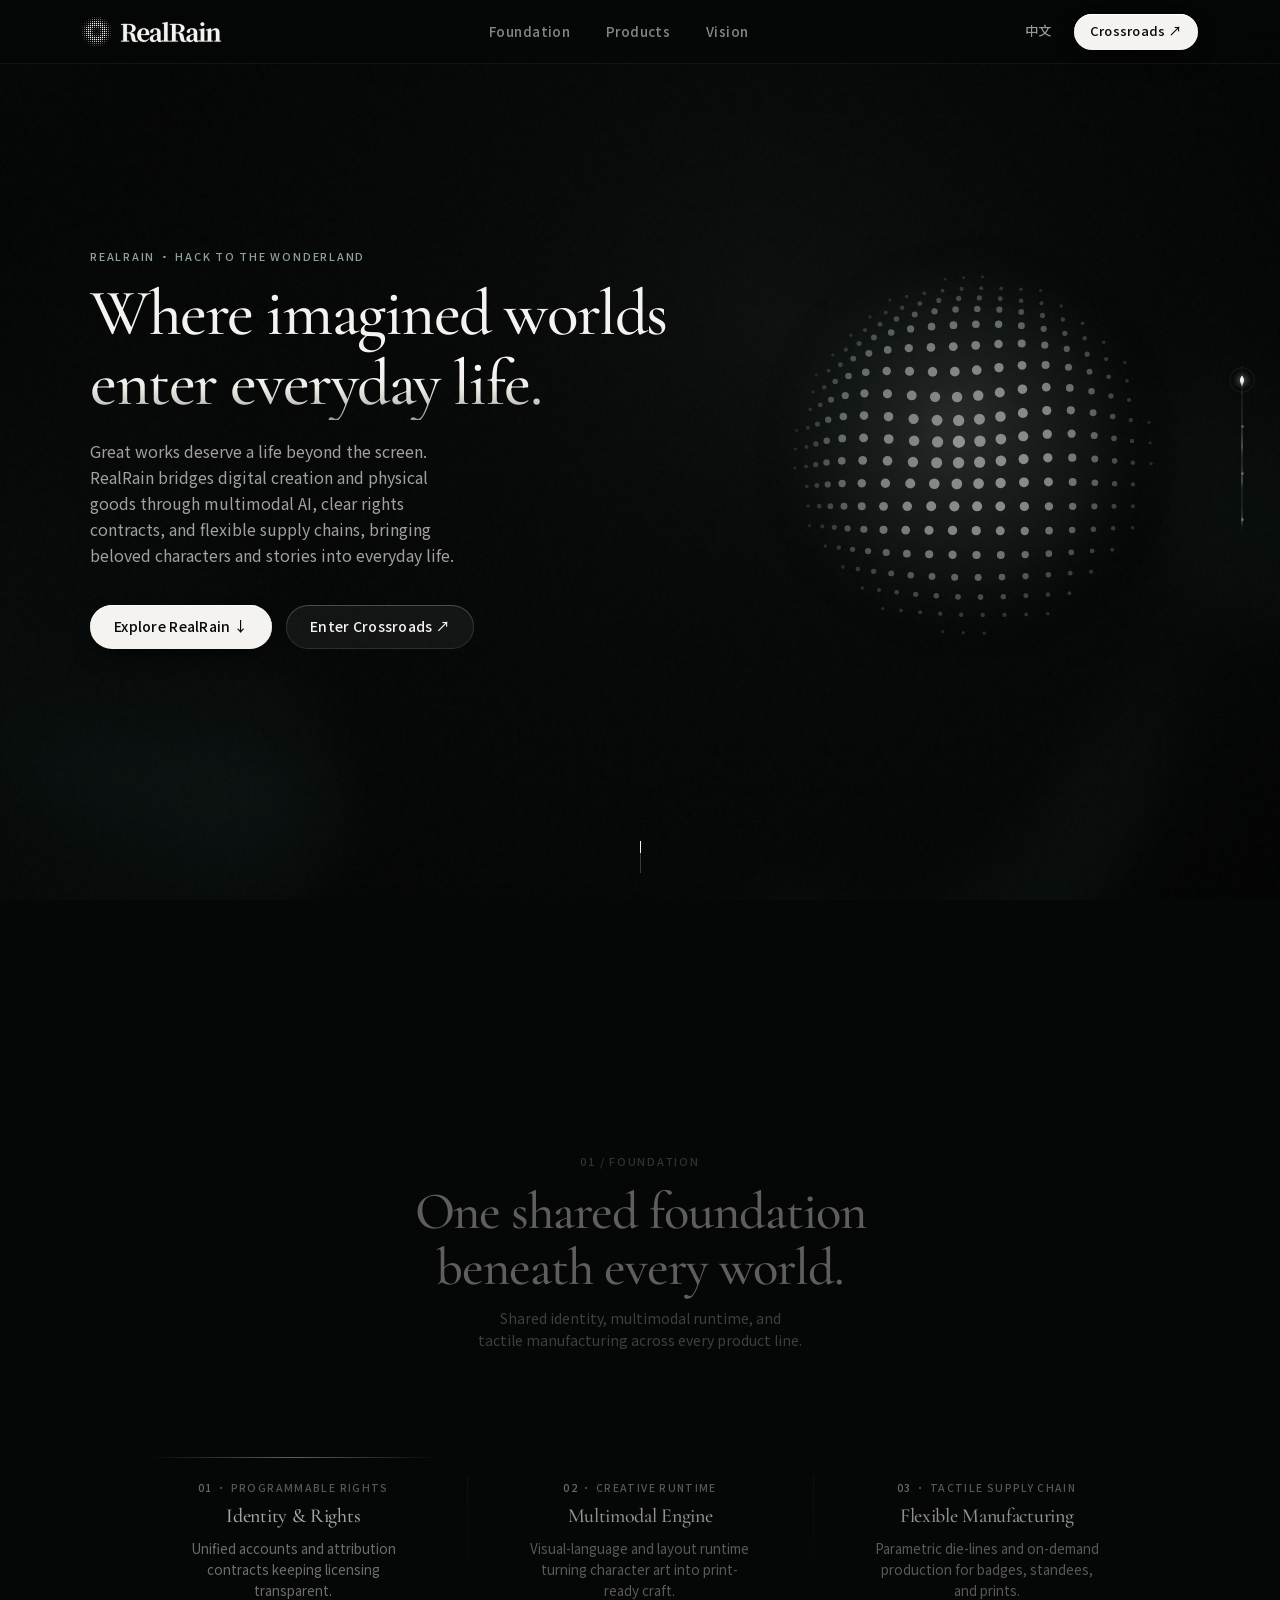
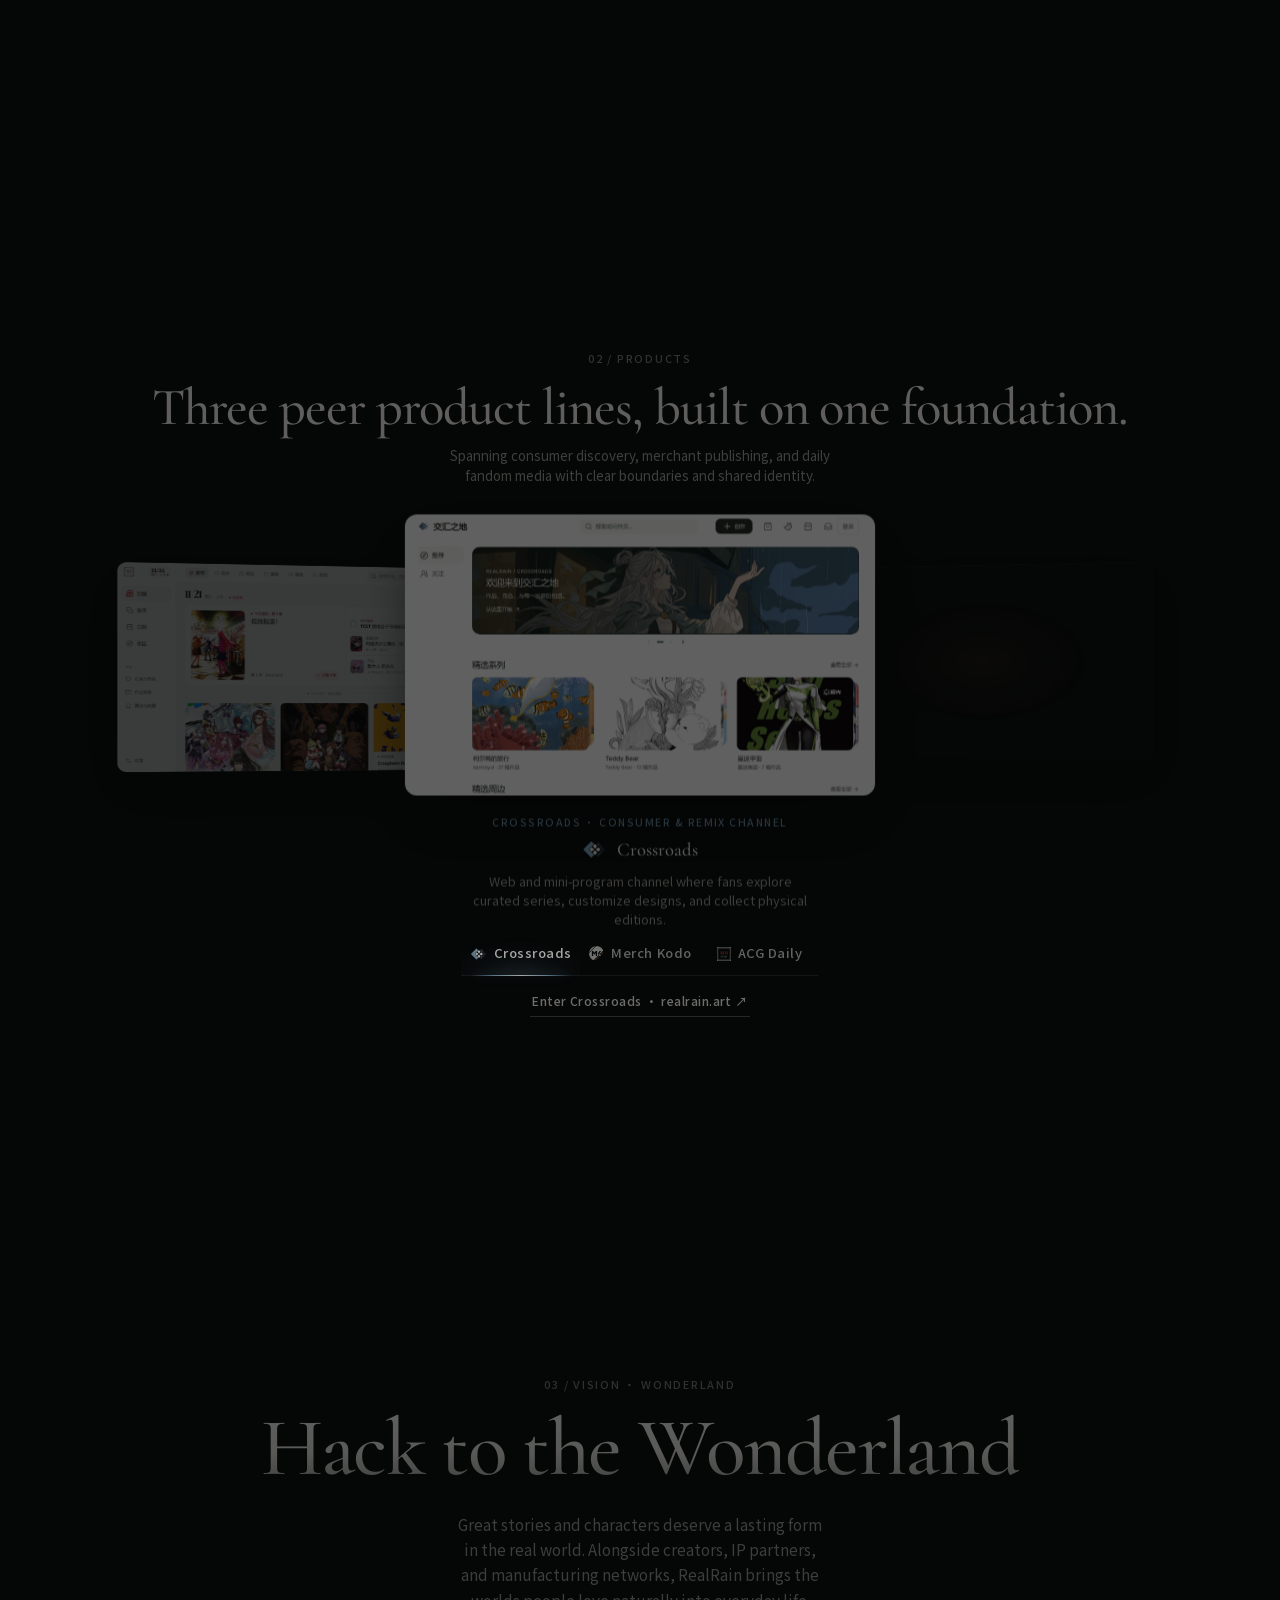
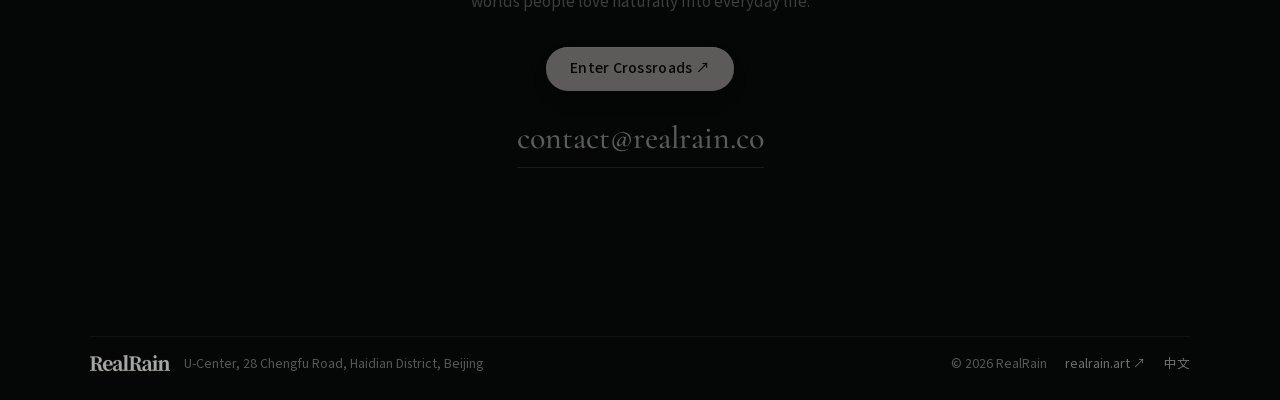
==== commit 6dad5abf: "fix(brand): keep original 28px header logo size while snapping dots to pixel centers across all DPRs" ====
--- a/index.html
+++ b/index.html
@@ -73,10 +73,10 @@
     }
   </script>
   <!--/email_off-->
-  <style id="rrInlineStyles">@font-face{font-family:Cormorant Garamond;src:url(assets/fonts/cormorant-garamond-500.woff2?v=20261119-13) format("woff2");font-weight:500;font-style:normal;font-display:swap}@font-face{font-family:"RealRain Serif SC";src:url(assets/fonts/noto-serif-sc-500.woff2?v=20261119-13) format("woff2");font-weight:500;font-style:normal;font-display:swap}@font-face{font-family:RealRain Sans SC;src:url(assets/fonts/noto-sans-sc-400.woff2?v=20261119-13) format("woff2");font-weight:400;font-style:normal;font-display:swap}@font-face{font-family:RealRain Sans SC;src:url(assets/fonts/noto-sans-sc-500.woff2?v=20261119-13) format("woff2");font-weight:500;font-style:normal;font-display:swap}:root{--bg-obsidian: #050606;--ink-ivory: #F4F3EF;--ink-muted: #A1A09C;--ink-subtle: #7E7E79;--accent-mineral: #8CA29B;--font-display: "RealRain Serif SC", "Cormorant Garamond", "Songti SC", "Noto Serif SC", Georgia, serif;--font-sans: "RealRain Sans SC", -apple-system, BlinkMacSystemFont, "PingFang SC", "HarmonyOS Sans SC", "MiSans", "Microsoft YaHei", sans-serif;--font-eyebrow: -apple-system, BlinkMacSystemFont, "Segoe UI", "RealRain Sans SC", sans-serif;--container: 1220px;--header-h: 64px}html[lang=en]{--font-display: "Cormorant Garamond", "RealRain Serif SC", Georgia, serif;--font-sans: -apple-system, BlinkMacSystemFont, "Segoe UI", Roboto, "RealRain Sans SC", sans-serif}*,*:before,*:after{box-sizing:border-box}html{scroll-snap-type:y mandatory;scroll-behavior:smooth;-webkit-text-size-adjust:100%;background:var(--bg-obsidian)}html.is-programmatic-scroll{scroll-snap-type:none!important;scroll-behavior:auto!important}body{margin:0;font-family:var(--font-sans);font-size:15px;font-weight:400;line-height:1.62;color:var(--ink-ivory);background:var(--bg-obsidian);overflow-x:clip;-webkit-font-smoothing:antialiased;-moz-osx-font-smoothing:grayscale;text-rendering:optimizeLegibility}img{display:block;max-width:100%;height:auto}a{color:inherit;text-decoration:none}button{font:inherit;color:inherit;background:none;border:0;padding:0;cursor:pointer}a,button,.triptych-panel,.orbital-card,.orbital-stage,.orb-canvas,.dot-stop{-webkit-tap-highlight-color:transparent}:focus-visible{outline:1.5px solid rgba(244,243,239,.68);outline-offset:3px;border-radius:4px}.triptych-panel:focus,.triptych-panel:focus-visible{outline:none}.eco-tab:focus:not(:focus-visible),.dot-stop:focus:not(:focus-visible){outline:none}.dot-stop:focus-visible,.eco-tab:focus-visible{outline:1.5px solid rgba(244,243,239,.68);outline-offset:2px;border-radius:6px}.skip-link{position:fixed;left:-9999px;top:12px;z-index:200;padding:10px 18px;border-radius:999px;background:var(--ink-ivory);color:#080909;font-weight:500}.skip-link:focus{left:16px}.gl-bg{position:fixed;inset:0;width:100vw;height:100vh;display:block;z-index:0;pointer-events:none}.container{position:relative;z-index:2;width:min(100%,var(--container));margin-inline:auto;padding-inline:clamp(24px,5vw,60px)}.site-header{position:fixed;top:0;left:0;right:0;z-index:90;height:var(--header-h);background:linear-gradient(180deg,#050606e6,#050606bd);border-bottom:1px solid rgba(255,255,255,.055)}.header-inner{width:min(100%,var(--container));height:100%;margin-inline:auto;padding-inline:clamp(20px,4.5vw,52px);display:flex;align-items:center;justify-content:space-between;gap:18px}.header-brand{display:inline-flex;align-items:center;gap:10px;flex-shrink:0;min-height:40px;color:var(--ink-ivory)}.brand-emblem{width:35px;height:35px;display:block;flex-shrink:0;color:var(--ink-ivory)}.brand-wordmark{width:105px;height:21px;display:block;flex-shrink:0;color:var(--ink-ivory);overflow:visible}.header-nav{display:flex;align-items:center;gap:clamp(20px,2.8vw,40px);font-size:13.5px;font-weight:500;letter-spacing:.03em}.header-nav a{opacity:.54;padding-block:6px;white-space:nowrap;transition:opacity .14s ease,color .14s ease}.header-nav a:hover,.header-nav a.is-current{opacity:1;color:var(--ink-ivory)}.header-actions{display:flex;align-items:center;gap:14px;flex-shrink:0}.header-lang{font-size:13px;font-weight:500;letter-spacing:.05em;opacity:.62;padding:6px 8px;white-space:nowrap;transition:opacity .14s ease}.header-lang:hover{opacity:1}.btn{display:inline-flex;align-items:center;justify-content:center;gap:8px;min-height:44px;padding:0 24px;border-radius:999px;font-size:14px;font-weight:500;letter-spacing:.02em;white-space:nowrap;transition:transform .15s cubic-bezier(.2,.9,.3,1),background-color .14s ease,box-shadow .15s ease}.btn:active{transform:scale(.985);transition-duration:.1s}.btn-header-cta{min-height:36px;padding:0 16px;font-size:13px}.btn-luminous{background:var(--ink-ivory);color:#080909;box-shadow:inset 0 1px #fff,0 10px 26px -10px #000000d9}.btn-glass{background:#ffffff0e;color:var(--ink-ivory);box-shadow:inset 0 1px #ffffff24,inset 0 0 0 1px #ffffff1c}@media(hover:hover){.btn-luminous:hover{background:#fff;box-shadow:inset 0 1px #fff,0 14px 30px -8px #000000eb}.btn-glass:hover{background:#ffffff17;box-shadow:inset 0 1px #ffffff38,inset 0 0 0 1px #fff3}}.btn-luminous:active{background:var(--ink-ivory);box-shadow:inset 0 1px #ffffffb8,0 4px 14px -8px #000000e0}.btn-glass:active{background:#ffffff13;box-shadow:inset 0 1px #ffffff1a,inset 0 0 0 1px #ffffff26}.nav-toggle{display:none;flex-direction:column;align-items:center;justify-content:center;gap:6px;width:40px;height:40px;border-radius:999px}.nav-toggle-line{display:block;width:20px;height:1.5px;background:currentColor;border-radius:2px}.chapter-dots{position:fixed;right:clamp(10px,2vw,24px);top:50%;transform:translateY(-50%);z-index:80;user-select:none;touch-action:none}.dots-track{position:relative;display:flex;flex-direction:column;justify-content:space-between;align-items:center;width:28px;height:clamp(144px,22dvh,184px);padding-block:10px;cursor:ns-resize}.rain-rail-canvas{position:absolute;inset:0;width:100%;height:100%;pointer-events:none}.dot-stop{position:relative;z-index:2;width:24px;height:24px;display:flex;align-items:center;justify-content:center;cursor:pointer}.dot-stop:after{content:"";width:3px;height:3px;border-radius:50%;background:#f4f3ef47;transition:transform .16s ease,opacity .16s ease,background-color .16s ease}.dot-stop:hover:after{background:var(--ink-ivory);transform:scale(1.4)}.dot-stop.is-active:after{opacity:0}.mobile-drawer{position:fixed;inset:0;z-index:120;background:#050606f5;color:var(--ink-ivory);overflow-y:auto;overscroll-behavior:contain;opacity:0;visibility:hidden;pointer-events:none;transform:translate3d(0,10px,0);transition:opacity .14s cubic-bezier(.4,0,1,1),transform .14s cubic-bezier(.4,0,1,1),visibility 0s linear .14s}.mobile-drawer[hidden]{display:none}.mobile-drawer.is-open{opacity:1;visibility:visible;pointer-events:auto;transform:none;transition:opacity .24s cubic-bezier(.22,1,.36,1),transform .24s cubic-bezier(.22,1,.36,1),visibility 0s}.mobile-drawer.is-closing{visibility:visible;pointer-events:none}.mobile-drawer-inner{min-height:100dvh;display:flex;flex-direction:column;justify-content:space-between;padding:20px 24px 36px}.mobile-drawer-head{display:flex;align-items:center;justify-content:space-between;padding-bottom:16px;border-bottom:1px solid rgba(255,255,255,.08)}.drawer-brand{display:inline-flex;align-items:center;gap:9px;color:var(--ink-ivory)}.drawer-wordmark{height:19px;width:95px;display:block;flex-shrink:0;color:var(--ink-ivory);overflow:visible}.mobile-drawer-close{display:inline-flex;align-items:center;justify-content:center;min-height:44px;min-width:44px;padding:0 20px;border-radius:999px;border:1px solid rgba(255,255,255,.14);font-size:13px;transition:transform .15s cubic-bezier(.2,.9,.3,1),background-color .14s ease,border-color .14s ease}@media(hover:hover){.mobile-drawer-close:hover{background:#ffffff12;border-color:#ffffff42}}.mobile-drawer-close:active{transform:scale(.985);transition-duration:.1s;background:#ffffff1a;border-color:#ffffff4d}.mobile-drawer-nav{display:flex;flex-direction:column;margin-block:24px}.mobile-drawer-nav a{display:flex;align-items:baseline;gap:16px;padding:15px 0;font-family:var(--font-display);font-size:1.55rem;font-weight:500;border-bottom:1px solid rgba(255,255,255,.07);color:#f4f3efad;transition:color .14s ease}.mobile-drawer-nav a.is-current{color:var(--ink-ivory)}.mobile-drawer-nav a.is-current .drawer-num{color:var(--accent-mineral)}@media(hover:hover){.mobile-drawer-nav a:hover{color:var(--ink-ivory)}}.mobile-drawer-nav a:active{color:var(--ink-ivory)}.drawer-num{font-family:var(--font-eyebrow);font-variant-numeric:tabular-nums;font-size:11px;letter-spacing:.14em;color:var(--ink-subtle)}.mobile-drawer-foot{display:flex;flex-direction:column;gap:16px}.drawer-cta{width:100%}.drawer-meta{display:flex;align-items:center;justify-content:space-between;font-size:14px;color:var(--ink-muted)}.act{position:relative;min-height:100svh;height:100dvh;scroll-snap-align:start;scroll-snap-stop:always;overflow:hidden;display:flex;flex-direction:column;justify-content:center;padding-top:calc(var(--header-h) + clamp(12px,2.2dvh,26px));padding-bottom:clamp(16px,2.8dvh,30px)}.act>.container{transition:opacity .28s cubic-bezier(.22,1,.36,1)}.js-ready .act:not(.is-active)>.container{opacity:.68}.act-header,.orbital-stage{transition:opacity .3s cubic-bezier(.22,1,.36,1),transform .34s cubic-bezier(.22,1,.36,1)}.js-ready .act:not(.is-active) .act-header{opacity:.56;transform:translate3d(0,8px,0)}.js-ready .act:not(.is-active) .orbital-stage,.js-ready .act:not(.is-active) .contact-center{opacity:.54;transform:translate3d(0,12px,0)}.eyebrow{margin:0 0 clamp(8px,1.4dvh,14px);font-family:var(--font-eyebrow);font-variant-numeric:tabular-nums;font-size:11px;font-weight:500;letter-spacing:.16em;text-transform:uppercase;color:var(--ink-subtle)}.act-header{margin-bottom:clamp(18px,3.2dvh,34px)}.act-header-compact{margin-bottom:clamp(16px,2.6dvh,28px)}.act-title{margin:0;font-family:var(--font-display);font-size:clamp(1.85rem,3.5vw,3.05rem);font-weight:500;line-height:1.18;letter-spacing:-.02em;color:var(--ink-ivory);text-wrap:balance}html[lang=en] .act-title{font-size:clamp(2.15rem,4.1vw,3.5rem);line-height:1.08}.act-lead{margin:clamp(8px,1.2dvh,12px) 0 0;max-width:58ch;font-size:clamp(13.5px,1.1vw,15.5px);line-height:1.58;color:var(--ink-muted);text-wrap:balance}.platinum-text{background:linear-gradient(180deg,#fff,#ecebe6 56%,#9c9c97);-webkit-background-clip:text;background-clip:text;color:transparent}.reveal-line>span{display:block}.reveal-line>span,.reveal-fade{transition:opacity .22s ease}.cover-act{padding-top:var(--header-h);padding-bottom:clamp(18px,3dvh,30px)}.cover-container{height:100%;display:flex;flex-direction:column;justify-content:space-between}.cover-grid{flex:1 1 auto;display:grid;grid-template-columns:minmax(0,1.15fr) minmax(0,.85fr);align-items:center;gap:clamp(20px,4vw,48px)}.cover-copy .eyebrow{color:var(--accent-mineral)}.cover-title{margin:0 0 clamp(14px,2.2dvh,24px);font-family:var(--font-display);font-size:clamp(2.45rem,5.1vw,4.45rem);font-weight:500;line-height:1.13;letter-spacing:-.022em;color:var(--ink-ivory)}html[lang=en] .cover-title{font-size:clamp(2.55rem,5.1vw,4.45rem);line-height:1.08}.cover-sub{margin:0 0 clamp(24px,4dvh,40px);font-size:clamp(15px,1.25vw,17.5px);color:var(--ink-muted);max-width:48ch;text-wrap:balance}.cover-actions{display:flex;flex-wrap:wrap;align-items:center;gap:14px}.cover-sculpture{position:relative;display:flex;align-items:center;justify-content:center;width:100%;height:clamp(280px,52dvh,490px)}.orb-canvas{width:100%;height:100%;display:block;touch-action:none;user-select:none;-webkit-user-select:none;cursor:grab}.orb-canvas:active{cursor:grabbing}.scroll-drop{align-self:center;display:flex;align-items:flex-end;justify-content:center;width:32px;height:40px}.scroll-drop-line{position:relative;width:1px;height:32px;background:#f4f3ef38;overflow:hidden}.scroll-drop-line:after{content:"";position:absolute;left:0;top:0;width:1px;height:12px;background:var(--ink-ivory);animation:dropBead 2.1s cubic-bezier(.4,0,.2,1) infinite}@keyframes dropBead{0%{transform:translate3d(0,-12px,0);opacity:0}25%{opacity:1}75%{opacity:.9}to{transform:translate3d(0,32px,0);opacity:0}}.orbital-stage{position:relative;width:100%;perspective:1600px;touch-action:pan-y;user-select:none;cursor:grab}.orbital-stage.is-dragging{cursor:grabbing}.orbital-ring{position:relative;width:100%;height:100%;transform-style:preserve-3d;pointer-events:none}.orbital-card{position:absolute;left:50%;top:50%;transform-origin:center center;pointer-events:auto}#platform.is-active .orbital-card{will-change:transform,opacity}.orbital-card:not(.is-center){cursor:pointer}.foundation-container{display:flex;flex-direction:column;align-items:center}.foundation-header{text-align:center;max-width:680px;margin:0 auto clamp(68px,12.5dvh,124px)}.foundation-header .act-lead{margin-inline:auto}.strata-canvas{position:absolute;inset:0;width:100%;height:100%;display:block;z-index:1;pointer-events:none}.triptych-rail{position:relative;width:min(100%,1040px);margin-inline:auto;height:1px;background:transparent;overflow:hidden}.triptych-beam{display:block;width:33.3333%;height:1px;background:linear-gradient(90deg,#f4f3ef00 8%,#f4f3ef8f,#8ca29b00 92%);transform:translate3d(calc(var(--active-what, 0) * 100%),0,0);transition:transform .28s cubic-bezier(.22,1,.36,1);will-change:transform}.triptych-deck{width:min(100%,1040px);margin-inline:auto;display:grid;grid-template-columns:repeat(3,minmax(0,1fr));align-items:start;gap:0}.triptych-panel{position:relative;padding:clamp(18px,2.4dvh,28px) clamp(16px,2vw,28px) clamp(8px,1.4dvh,16px);display:flex;flex-direction:column;align-items:center;text-align:center;justify-content:flex-start;gap:8px;background:transparent;border:0;box-shadow:none;cursor:default}.triptych-panel:not(:first-child):before{content:"";position:absolute;left:0;top:18px;bottom:8px;width:1px;background:linear-gradient(180deg,#ffffff0f,#fff0);pointer-events:none}.card-kicker{font-family:var(--font-eyebrow);font-variant-numeric:tabular-nums;font-size:10.5px;font-weight:500;letter-spacing:.13em;text-transform:uppercase;color:var(--ink-subtle)}.card-num{color:var(--accent-mineral)}.triptych-panel h3{margin:0;font-family:var(--font-display);font-size:clamp(1.2rem,1.56vw,1.44rem);font-weight:500;line-height:1.28;letter-spacing:-.015em;color:var(--ink-ivory);opacity:.88;transition:opacity .2s ease}@media(hover:hover){.triptych-panel:hover h3{opacity:1}}.triptych-panel.is-expanded h3{opacity:1}.card-brief-wrap{display:block}.card-brief{margin:0 auto;max-width:28ch;font-size:13.5px;line-height:1.56;color:var(--ink-muted);opacity:.8;transition:opacity .2s ease}@media(hover:hover){.triptych-panel:hover .card-brief{opacity:1}}.triptych-panel.is-expanded .card-brief{opacity:1}.stage-container{display:flex;flex-direction:column;align-items:center}.stage-header{text-align:center;margin-bottom:clamp(10px,1.8dvh,18px)}.stage-sub{margin:clamp(6px,1dvh,10px) auto 0;max-width:58ch;font-size:clamp(13px,1.05vw,14.5px);line-height:1.52;color:var(--ink-muted);text-wrap:balance}.orbital-stage-quad{height:clamp(290px,47dvh,430px)}.stage-plate{width:min(76vw,524px);height:100%;margin:0;display:flex;flex-direction:column;align-items:center;justify-content:space-between;gap:10px;background:none;border:0;box-shadow:none;overflow:visible}#platform{--stage-glow: #84B0CA;--stage-glow-rgb: 132, 176, 202}.plate-art{position:relative;width:100%;flex:1 1 auto;min-height:0;display:flex;align-items:center;justify-content:center}.plate-art:before{content:"";position:absolute;inset:6% 10%;border-radius:50%;background:radial-gradient(closest-side,rgba(140,162,155,.09),transparent 76%);pointer-events:none}[data-ring-card="0"] .plate-art:before{background:radial-gradient(closest-side,rgba(132,176,202,.14),transparent 76%)}[data-ring-card="1"] .plate-art:before{background:radial-gradient(closest-side,rgba(204,166,123,.15),transparent 76%)}[data-ring-card="2"] .plate-art:before{background:radial-gradient(closest-side,rgba(229,77,62,.14),transparent 76%)}.plate-art .main-art{position:relative;z-index:1;max-width:96%;max-height:95%;width:auto;height:auto;object-fit:contain;border-radius:12px;box-shadow:0 26px 54px -18px #000000eb,0 0 0 1px #ffffff1a;pointer-events:none;transition:box-shadow .18s ease}.orbital-card:not(.is-center):hover .main-art{box-shadow:0 26px 54px -18px #000000eb,0 0 0 1px #f4f3ef57}.plate-meta{text-align:center;max-width:44ch;padding-inline:8px;transition:opacity .18s ease}.plate-kicker{display:block;margin-bottom:4px;font-family:var(--font-eyebrow);font-size:10.5px;font-weight:500;letter-spacing:.14em;text-transform:uppercase;color:var(--accent-mineral)}[data-ring-card="0"] .plate-kicker{color:#84b0ca}[data-ring-card="1"] .plate-kicker{color:#cca67b}[data-ring-card="2"] .plate-kicker{color:#e54d3e}.plate-title-row{display:inline-flex;align-items:center;justify-content:center;gap:9px}.plate-logo{display:block;flex-shrink:0}.plate-logo--crossroads{width:26px;height:26px}.plate-logo--merchkodo{width:24px;height:24px}.plate-logo--acgdaily{width:22px;height:22px}.plate-meta h3{margin:0;font-family:var(--font-display);font-size:clamp(1.12rem,1.45vw,1.32rem);font-weight:500;color:var(--ink-ivory)}.plate-meta p{margin:4px 0 0;font-size:12.8px;line-height:1.5;color:var(--ink-muted)}.stage-foot{margin-top:clamp(10px,1.8dvh,18px);display:flex;flex-direction:column;align-items:center;gap:12px}.eco-bar{position:relative;display:grid;grid-template-columns:repeat(3,minmax(0,1fr));align-items:center;width:min(100%,432px);padding:0;background:transparent;border:0;border-bottom:1px solid rgba(255,255,255,.09);border-radius:0}.eco-thumb{position:absolute;top:0;bottom:-1px;left:0;width:33.3333%;background:radial-gradient(ellipse 76% 95% at 50% 100%,rgba(var(--stage-glow-rgb, 132, 176, 202),.18),rgba(var(--stage-glow-rgb, 132, 176, 202),.05) 54%,#05060600);transform:translate3d(calc(var(--stage-idx, 0) * 100%),0,0);transition:transform .3s cubic-bezier(.22,1,.36,1),background .24s ease;pointer-events:none;z-index:0}.eco-thumb:after{content:"";position:absolute;left:8%;right:8%;bottom:0;height:1.5px;background:linear-gradient(90deg,rgba(244,243,239,0) 0%,var(--stage-glow, #84B0CA) 24%,#F4F3EF 50%,var(--stage-glow, #84B0CA) 76%,rgba(132,176,202,0) 100%);box-shadow:0 0 12px rgba(var(--stage-glow-rgb, 132, 176, 202),.48);transition:background .24s ease,box-shadow .24s ease}.eco-tab{position:relative;z-index:1;display:inline-flex;align-items:center;justify-content:center;gap:6px;padding:9px 8px 11px;border-radius:0;font-family:var(--font-eyebrow);font-size:13px;font-weight:500;letter-spacing:.04em;color:#f4f3ef94;white-space:nowrap;transition:color .18s ease}.eco-tab-logo{display:block;flex-shrink:0;opacity:.68;transition:opacity .18s ease}.eco-tab-logo--crossroads{width:18px;height:18px}.eco-tab-logo--merchkodo{width:17px;height:17px}.eco-tab-logo--acgdaily{width:16px;height:16px}.eco-tab.is-active .eco-tab-logo{opacity:1}@media(hover:hover){.eco-tab:hover{color:#f4f3efcc}}.eco-tab:focus-visible{color:#f4f3efcc}.eco-tab.is-active,.eco-tab.is-active:focus-visible{color:var(--ink-ivory)}@media(hover:hover){.eco-tab.is-active:hover{color:var(--ink-ivory)}}.stage-link{font-family:var(--font-eyebrow);font-size:12px;font-weight:500;letter-spacing:.04em;color:var(--ink-muted);padding:4px 2px;border-bottom:1px solid rgba(244,243,239,.2);transition:color .14s ease,border-color .14s ease}.stage-link:hover{color:var(--ink-ivory);border-color:var(--ink-ivory)}.contact-act{justify-content:space-between;padding-bottom:clamp(16px,3dvh,30px)}.contact-container{flex:1 1 auto;height:100%;display:flex;flex-direction:column;justify-content:space-between}.contact-center{text-align:center;max-width:820px;margin-inline:auto;transform-style:preserve-3d;transition:opacity .3s cubic-bezier(.22,1,.36,1),transform .34s cubic-bezier(.22,1,.36,1)}.slogan-monolith{margin:0 0 clamp(14px,2.4dvh,22px);font-family:Cormorant Garamond,"RealRain Serif SC",Georgia,serif;font-size:clamp(2.5rem,6.4vw,5.2rem);font-weight:500;line-height:1.04;letter-spacing:-.02em}.vision-lead{margin:0 auto clamp(22px,3.6dvh,34px);max-width:54ch;font-size:clamp(14.5px,1.2vw,16.5px);line-height:1.65;color:var(--ink-muted);text-wrap:balance}.contact-actions{display:flex;flex-direction:column;align-items:center;gap:clamp(14px,2.4dvh,22px)}.contact-mail{display:inline-block;font-family:Cormorant Garamond,"RealRain Serif SC",Georgia,serif;font-size:clamp(1.35rem,2.5vw,2rem);font-weight:500;color:var(--ink-ivory);border-bottom:1px solid rgba(255,255,255,.24);padding-bottom:3px;word-break:break-word;transition:color .14s ease,border-color .14s ease,transform .16s cubic-bezier(.2,.9,.3,1)}.contact-mail:hover{color:#fff;border-color:#fff}.colophon{padding-top:16px;border-top:1px solid rgba(255,255,255,.08);display:flex;flex-wrap:wrap;align-items:center;justify-content:space-between;gap:10px 24px;font-size:12.5px;color:var(--ink-subtle)}.colophon-left{display:flex;flex-wrap:wrap;align-items:center;gap:8px 14px}.colophon-wordmark{width:80px;height:16px;display:block;flex-shrink:0;color:var(--ink-ivory);overflow:visible}.colophon-sep{padding-left:12px;border-left:1px solid rgba(255,255,255,.16);color:var(--ink-muted)}.colophon-right{display:flex;flex-wrap:wrap;align-items:center;gap:10px 18px}.colophon-right a{color:var(--ink-muted);transition:color .14s ease}.colophon-right a:hover{color:var(--ink-ivory)}@media(prefers-reduced-motion:reduce){html{scroll-behavior:auto}*,*:before,*:after{animation:none!important;transition:none!important}}@media(max-width:960px){.header-nav,.btn-header-cta{display:none}.nav-toggle{display:inline-flex}.cover-grid{grid-template-columns:minmax(0,1fr);align-content:center;gap:clamp(14px,2.5dvh,24px)}.cover-sculpture{order:-1;width:100%;height:auto;justify-content:center}.cover-sculpture .orb-canvas{width:min(56vw,240px);height:min(56vw,240px);margin-inline:auto}.triptych-rail{display:none}.foundation-header{align-items:center;text-align:center;margin-bottom:clamp(44px,7.5dvh,68px)}.triptych-deck{display:flex;flex-direction:column;align-items:center;overflow:visible;gap:0;margin:0 auto;width:100%;border-bottom:0}.triptych-panel{flex:none;width:min(100%,350px);padding:11px 0;border:0;border-top:1px solid rgba(255,255,255,.08);align-items:center;text-align:center;gap:3px;outline:none}.triptych-panel:not(:first-child):before{display:none}.triptych-panel .card-num,.triptych-panel .card-kicker{color:var(--accent-mineral)}.triptych-panel h3,.card-brief{opacity:1;text-align:center}.card-brief-wrap{display:block;opacity:1}.orbital-stage-quad{height:clamp(240px,40dvh,330px)}.stage-plate{width:min(82vw,430px);gap:8px}}@media(max-width:640px){:root{--header-h: 56px}.container,.header-inner{padding-inline:20px}.header-brand{gap:9px}.brand-emblem{width:29px;height:29px}.brand-wordmark{width:92px;height:18.5px}.chapter-dots{right:3px;pointer-events:none;opacity:.68}.dots-track{width:12px;height:96px;padding-block:4px}.dot-stop{width:12px;height:18px}.cover-grid{gap:clamp(16px,3dvh,26px)}.cover-title{font-size:clamp(2.05rem,8.6vw,2.75rem);margin-bottom:12px}html[lang=en] .cover-title{font-size:clamp(2.12rem,8.8vw,2.85rem)}.act-title{font-size:clamp(1.48rem,6vw,1.92rem)}html[lang=en] .act-title{font-size:clamp(1.36rem,5.5vw,1.78rem);line-height:1.12}.cover-sub{font-size:14px;line-height:1.58;margin-bottom:20px}.cover-actions{display:grid;grid-template-columns:repeat(2,minmax(0,1fr));gap:10px;width:100%}.cover-actions .btn{width:100%;min-height:44px;padding:0 12px;font-size:13.5px}.act-lead,.stage-sub{font-size:13.5px;line-height:1.5;margin-top:7px;max-width:none}.cover-sculpture{height:auto}.cover-sculpture .orb-canvas{width:min(58vw,224px);height:min(58vw,224px)}.act-header,.act-header-compact,.stage-header{margin-bottom:clamp(14px,2.2dvh,20px)}.foundation-header{margin-bottom:clamp(44px,8dvh,68px)}.triptych-deck{margin-bottom:0}.triptych-panel{width:min(100%,336px);padding:10px 0;gap:2px}.triptych-panel h3{font-size:1.08rem}.card-brief{font-size:12.5px;line-height:1.44}.orbital-stage{width:100vw;max-width:none}.orbital-stage-quad{height:clamp(228px,36dvh,292px)}.stage-plate{width:min(74vw,294px)}.plate-meta{padding-inline:2px}.plate-title-row{gap:7px}.plate-logo--crossroads{width:21px;height:21px}.plate-logo--merchkodo{width:20px;height:20px}.plate-logo--acgdaily{width:18.5px;height:18.5px}.plate-meta h3{font-size:1.14rem}.plate-meta p{font-size:12.8px;line-height:1.46}.stage-foot{margin-top:clamp(10px,1.8dvh,16px);gap:10px}.eco-bar{width:min(100%,352px);padding:0}.eco-thumb{top:0;bottom:-1px;left:0;width:33.3333%;transition:transform .32s cubic-bezier(.22,1,.36,1),background .24s ease}.eco-tab{gap:5px;padding:8px 4px 10px;font-size:12.2px}.eco-tab-logo--crossroads{width:15.5px;height:15.5px}.eco-tab-logo--merchkodo{width:14.5px;height:14.5px}.eco-tab-logo--acgdaily{width:13px;height:13px}.stage-link{font-size:11.8px}.contact-center{text-align:center}.slogan-monolith{font-size:clamp(2.15rem,9.2vw,3.05rem);margin-bottom:12px}.vision-lead{font-size:14px;line-height:1.58;margin-bottom:20px}.contact-mail{font-size:clamp(1.32rem,5.8vw,1.9rem)}.colophon{flex-direction:column;align-items:flex-start;text-align:left;gap:8px;padding-top:14px;font-size:11.8px}.colophon-left{gap:6px 12px}.colophon-sep{border-left:0;padding-left:0}.colophon-right{gap:8px 16px}}@media(max-width:359px){.container,.header-inner{padding-inline:16px}.cover-actions{gap:8px}.cover-actions .btn{min-height:38px;padding:0 8px;font-size:11.8px}.eco-tab{font-size:11.2px;padding:7px 2px 9px}}@media(max-width:640px)and (max-height:700px){.act{padding-top:calc(var(--header-h) + 6px);padding-bottom:10px}.eyebrow{margin-bottom:4px}.act-header,.act-header-compact,.stage-header{margin-bottom:8px}.foundation-header{margin-bottom:24px}.cover-grid{gap:10px}.cover-title{font-size:clamp(1.78rem,7.8vw,2.35rem);margin-bottom:8px}html[lang=en] .cover-title{font-size:clamp(1.85rem,8vw,2.45rem)}.cover-sub{font-size:12.2px;line-height:1.42;margin-bottom:12px}.cover-actions .btn{min-height:36px;padding:0 10px;font-size:12px}.scroll-drop{display:none}.act-title,html[lang=en] .act-title{font-size:clamp(1.16rem,4.9vw,1.55rem);line-height:1.14}.act-lead,.stage-sub{font-size:11.6px;line-height:1.35;margin-top:4px}.triptych-deck{margin-bottom:0}.triptych-panel{padding:7px 0;gap:2px}.triptych-panel h3{font-size:.98rem}.card-brief{font-size:11.2px;line-height:1.32}.orbital-stage-quad{height:176px}.plate-meta h3{font-size:1.02rem}.stage-foot{margin-top:6px;gap:6px}.eco-tab{font-size:11px;padding:5px 4px 7px}.slogan-monolith{font-size:clamp(2.1rem,8.8vw,3rem);margin-bottom:10px}.vision-lead{font-size:12px;line-height:1.42;margin-bottom:14px}.contact-mail{font-size:clamp(1.2rem,5.4vw,1.7rem)}.plate-meta p{font-size:11px;line-height:1.32}.colophon{padding-top:10px;gap:5px;font-size:11px}.cover-sculpture{height:auto}.cover-sculpture .orb-canvas{width:min(40vw,128px);height:min(40vw,128px)}}@media(max-height:600px){html{scroll-snap-type:y proximity}.act{height:auto;min-height:100svh;overflow:visible;padding-top:calc(var(--header-h) + 28px);padding-bottom:36px}}</style>
-  <script type="module" id="rrInlineScript">(function(){"use strict";document.documentElement.classList.add("js-ready");function Pe(){var r=document.getElementById("glCanvas");if(!r)return;var a=window.matchMedia("(prefers-reduced-motion: reduce)").matches,i={scroll:0,scrollTarget:0,mx:.5,my:.5,mxTarget:.5,myTarget:.5,rx:.5,ry:.5,rippleT:-10},v=performance.now();function L(){v=performance.now()}window.addEventListener("pointermove",function(S){i.mxTarget=S.clientX/Math.max(1,window.innerWidth),i.myTarget=1-S.clientY/Math.max(1,window.innerHeight),L()},{passive:!0}),window.addEventListener("pointerdown",function(S){i.rx=S.clientX/Math.max(1,window.innerWidth),i.ry=1-S.clientY/Math.max(1,window.innerHeight),i.rippleT=performance.now()*.001,L()},{passive:!0});function U(){var S=Math.max(1,document.documentElement.scrollHeight-window.innerHeight);i.scrollTarget=Math.max(0,Math.min(1,window.scrollY/S)),L()}window.addEventListener("scroll",U,{passive:!0}),U();var n=r.getContext("webgl",{alpha:!1,antialias:!1,depth:!1,stencil:!1})||r.getContext("experimental-webgl",{alpha:!1,antialias:!1,depth:!1,stencil:!1});if(n){let S=function(O,F){var W=n.createShader(O);return n.shaderSource(W,F),n.compileShader(W),n.getShaderParameter(W,n.COMPILE_STATUS)?W:(n.deleteShader(W),null)};var y=["attribute vec2 aPos;","void main() { gl_Position = vec4(aPos, 0.0, 1.0); }"].join(`
-`),m=["precision mediump float;","uniform vec2 uRes;","uniform float uTime;","uniform vec2 uMouse;","uniform float uScroll;","uniform vec2 uRipple;","uniform float uRippleAge;","","float hash(vec2 p) {","  p = fract(p * vec2(123.34, 456.21));","  p += dot(p, p + 45.32);","  return fract(p.x * p.y);","}","","float noise(vec2 p) {","  vec2 i = floor(p);","  vec2 f = fract(p);","  vec2 u = f * f * (3.0 - 2.0 * f);","  return mix(","    mix(hash(i + vec2(0.0, 0.0)), hash(i + vec2(1.0, 0.0)), u.x),","    mix(hash(i + vec2(0.0, 1.0)), hash(i + vec2(1.0, 1.0)), u.x),","    u.y","  );","}","","float fbm(vec2 p) {","  float v = 0.0;","  float a = 0.56;","  mat2 rot = mat2(0.8, 0.6, -0.6, 0.8);","  for (int i = 0; i < 2; i++) {","    v += a * noise(p);","    p = rot * p * 2.04;","    a *= 0.44;","  }","  return v;","}","","void main() {","  vec2 uv = gl_FragCoord.xy / uRes;","  float aspect = uRes.x / max(1.0, uRes.y);","  float portrait = clamp(1.0 - aspect, 0.0, 0.55);","  vec2 scale = vec2(max(aspect, 0.72), max(1.0, 1.0 + portrait * 0.18));","  vec2 p = (uv - 0.5) * scale;","","  vec2 m = (uMouse - 0.5) * scale;","  float md = length(p - m);","  p += normalize(p - m + 0.001) * exp(-md * 2.4) * 0.05;","","  float t = uTime * 0.14;","  vec2 q = vec2(fbm(p * 1.4 + t + uScroll * 1.1), fbm(p * 1.4 + vec2(4.2, 1.7) - t * 0.8));","  float f = fbm(p * 1.9 + q * 1.65 + vec2(uScroll * 0.8, -uScroll * 0.5));","","  float ribbon = smoothstep(0.38, 0.74, f);","  float filament = pow(smoothstep(0.52, 0.84, f), 2.1);","","  vec2 rp = (uv - uRipple) * scale;","  float rd = length(rp);","  float wave = 0.0;","  if (uRippleAge >= 0.0 && uRippleAge < 2.2) {","    float radius = uRippleAge * 0.55;","    wave = exp(-abs(rd - radius) * 28.0) * exp(-uRippleAge * 1.4) * 0.30;","  }","","  vec3 baseObsidian = vec3(0.018, 0.021, 0.020);","  vec3 mineralStone = vec3(0.055, 0.098, 0.090);","  vec3 silverMist = vec3(0.27, 0.35, 0.335);","","  vec3 col = mix(baseObsidian, mineralStone, ribbon * 0.92);","  col += silverMist * (filament * 0.25 + wave);","  col += vec3(0.15, 0.21, 0.195) * exp(-md * 2.8) * 0.22;","  col *= 1.0 - smoothstep(0.34, 1.08 + portrait * 0.22, length(p * vec2(mix(0.78, 0.68, portrait), 0.95))) * mix(0.62, 0.44, portrait);","  col += (hash(gl_FragCoord.xy) - 0.5) * 0.012;","","  gl_FragColor = vec4(col, 1.0);","}"].join(`
-`),x=S(n.VERTEX_SHADER,y),u=S(n.FRAGMENT_SHADER,m),f=x&&u?n.createProgram():null;if(f&&(n.attachShader(f,x),n.attachShader(f,u),n.linkProgram(f)),f&&n.getProgramParameter(f,n.LINK_STATUS)){n.useProgram(f);var E=n.createBuffer();n.bindBuffer(n.ARRAY_BUFFER,E),n.bufferData(n.ARRAY_BUFFER,new Float32Array([-1,-1,1,-1,-1,1,1,1]),n.STATIC_DRAW);var C=n.getAttribLocation(f,"aPos");n.enableVertexAttribArray(C),n.vertexAttribPointer(C,2,n.FLOAT,!1,0,0);var I=n.getUniformLocation(f,"uRes"),B=n.getUniformLocation(f,"uTime"),l=n.getUniformLocation(f,"uMouse"),d=n.getUniformLocation(f,"uScroll"),c=n.getUniformLocation(f,"uRipple"),w=n.getUniformLocation(f,"uRippleAge"),P=function(){var O=Math.min(.45,640/Math.max(1,window.innerWidth));r.width=Math.max(1,Math.round(window.innerWidth*O)),r.height=Math.max(1,Math.round(window.innerHeight*O)),n.viewport(0,0,r.width,r.height),L()};window.addEventListener("resize",P,{passive:!0}),P();var N=performance.now(),Y=0,j=0,Z=function(O){if(j=0,!document.hidden){var F=typeof O=="number"?O:performance.now(),W=F*.001,X=i.rippleT>0?W-i.rippleT:-1,k=X>=0&&X<2.2,K=F-v>650&&!k;if(!a&&K&&F-Y<32){j=requestAnimationFrame(Z);return}if(Y=F,!a&&F-v>1200){var Q=W*.24;i.mxTarget=.5+Math.sin(Q)*.18,i.myTarget=.52+Math.cos(Q*.78)*.14}i.scroll+=(i.scrollTarget-i.scroll)*.14,i.mx+=(i.mxTarget-i.mx)*.14,i.my+=(i.myTarget-i.my)*.14,n.uniform2f(I,r.width,r.height),n.uniform1f(B,a?1.5:(F-N)*.001),n.uniform2f(l,i.mx,i.my),n.uniform1f(d,i.scroll),n.uniform2f(c,i.rx,i.ry),n.uniform1f(w,X),n.drawArrays(n.TRIANGLE_STRIP,0,4),a||(j=requestAnimationFrame(Z))}};document.addEventListener("visibilitychange",function(){!document.hidden&&!a&&!j&&(Y=0,j=requestAnimationFrame(Z))}),Z(N);return}}var V=r.getContext("2d");if(!V)return;function q(){r.width=window.innerWidth,r.height=window.innerHeight}window.addEventListener("resize",q,{passive:!0}),q();function z(){var S=r.width,O=r.height;V.fillStyle="#050606",V.fillRect(0,0,S,O);var F=V.createRadialGradient(S*i.mxTarget,O*(1-i.myTarget),20,S*.5,O*.5,Math.max(S,O)*.75);F.addColorStop(0,"rgba(140, 162, 155, 0.17)"),F.addColorStop(.55,"rgba(38, 56, 52, 0.075)"),F.addColorStop(1,"rgba(5, 6, 6, 0)"),V.fillStyle=F,V.fillRect(0,0,S,O),a||requestAnimationFrame(z)}z()}function Fe(){var r=document.getElementById("orbCanvas");if(!r)return;var a=r.getContext("2d");if(!a)return;for(var i=window.matchMedia("(prefers-reduced-motion: reduce)").matches,v=[],L=[],U=0;U<19;U++)for(var n=0;n<19;n++){var y=(n-9)/9,m=(U-9)/9,x=Math.sqrt(y*y+m*m);x<=1.02&&(v.push({nx:y,ny:m,dist:x,baseR:Math.max(.18,1-x*.72)}),L.push({sx:0,sy:0,r:1,z:0,lit:0,alpha:.5}))}var u=.14,f=-.18,E=.14,C=-.18,I=0,B=0,l=0,d=0,c=0,w=!1,P=null,N=!1,Y=0,j=0,Z=0,V=0,q=0,z=performance.now(),S=0,O=0;function F(){var M=r.getBoundingClientRect();V=M.left+M.width*.5,q=M.top+M.height*.5}r.addEventListener("touchmove",function(M){w&&M.preventDefault()},{passive:!1}),r.addEventListener("pointerdown",function(M){w=!0,P=M.pointerId,Y=M.clientX,j=M.clientY,l=0,d=0,c=1,Z=performance.now(),z=Z;try{r.setPointerCapture(M.pointerId)}catch{}J&&!document.hidden&&!i&&!G&&(S=0,G=requestAnimationFrame(te))}),window.addEventListener("pointermove",function(M){if(w&&M.pointerId===P){var b=M.clientX-Y,T=M.clientY-j,_=M.pointerType==="touch"?.0115:.0085;C+=b*_,E=Math.max(-1.22,Math.min(1.22,E-T*_)),d=d*.42+b*_*.58,l=l*.42+-T*_*.58,Y=M.clientX,j=M.clientY,Z=performance.now(),z=Z}else if(!w&&J&&M.pointerType!=="touch"){!V&&!q&&F();var H=Math.max(260,window.innerWidth*.52),e=Math.max(220,window.innerHeight*.48);I=Math.max(-1,Math.min(1,(M.clientX-V)/H)),B=Math.max(-1,Math.min(1,(M.clientY-q)/e)),N=!0,C=I*.68,E=-B*.56,l*=.2,d*=.2,z=performance.now()}},{passive:!0});function W(M){w&&(M&&P!==null&&M.pointerId!==P||(w=!1,P=null,performance.now()-Z>80&&(l=0,d=0)))}window.addEventListener("pointerup",W),window.addEventListener("pointercancel",W);var X=0,k=0,K=1;function Q(){K=Math.min(window.devicePixelRatio||1,1.5),X=r.clientWidth||320,k=r.clientHeight||320,r.width=Math.round(X*K),r.height=Math.round(k*K),a.setTransform(K,0,0,K,0,0),F(),z=performance.now()}window.addEventListener("resize",Q,{passive:!0}),window.addEventListener("scroll",F,{passive:!0}),Q();var J=!0,G=0,ae=document.getElementById("top");ae&&typeof IntersectionObserver=="function"&&new IntersectionObserver(function(M){J=M[0].isIntersecting,J&&!document.hidden&&!i&&!G&&(S=0,G=requestAnimationFrame(te))},{threshold:.05}).observe(ae),document.addEventListener("visibilitychange",function(){J&&!document.hidden&&!i&&!G&&(S=0,G=requestAnimationFrame(te))});function te(M){if(G=0,!(!J||document.hidden)){var b=typeof M=="number"?M:performance.now(),T=!w&&Math.abs(l)<5e-4&&Math.abs(d)<5e-4&&Math.abs(E-u)<.002&&Math.abs(C-f)<.002&&c<.01;if(!i&&T&&b-z>800&&b-S<32){G=requestAnimationFrame(te);return}S=b;var _=!!O,H=_?Math.min(2.5,Math.max(.25,(b-O)/16.667)):1;O=b,a.clearRect(0,0,X,k);var e=!i&&!N&&!w&&Math.abs(l)<.0018&&Math.abs(d)<.0018&&b-Z>600;if(!w){C+=d*H,E=Math.max(-1.22,Math.min(1.22,E+l*H)),e&&_&&(C+=Math.sin(b*85e-5)*.0018*H,E=Math.max(-1.22,Math.min(1.22,E+Math.cos(b*65e-5)*.0011*H)));var t=Math.pow(.94,H);d*=t,l*=t}var o=w?.58:1-Math.pow(1-.18,H);u+=(E-u)*o,f+=(C-f)*o,c*=Math.pow(.92,H),r.__rotX=u,r.__rotY=f;var s=i?0:b*.0018,p=Math.min(X,k)*(X<=260?.43:.38),h=X*.5,R=k*.5,A=N?I:i?-.34:Math.sin(s*.42)*.48,g=N?B:i?-.38:-.26+Math.cos(s*.34)*.24,D=Math.cos(f),ie=Math.sin(f),$=Math.cos(u),ge=Math.sin(u),ce=a.createRadialGradient(h+A*p*.26,R+g*p*.26,p*.1,h,R,p*1.25);ce.addColorStop(0,"rgba(224, 232, 229, 0.135)"),ce.addColorStop(.58,"rgba(122, 152, 145, 0.068)"),ce.addColorStop(1,"rgba(0, 0, 0, 0)"),a.fillStyle=ce,a.beginPath(),a.arc(h,R,p*1.25,0,Math.PI*2),a.fill();for(var oe=0;oe<v.length;oe++){var ee=v[oe],we=Math.sin(ee.dist*6.4-s)*.12+Math.sin(ee.dist*10-s*1.8)*c*.18,re=Math.sqrt(Math.max(0,1-ee.dist*ee.dist*.65))*.42+we,Me=ee.nx*D+re*ie,fe=-ee.nx*ie+re*D,he=ee.ny*$-fe*ge,le=ee.ny*ge+fe*$,se=2.6/(2.6-le),ve=Math.max(0,(Me*A+he*g)*.28),ue=L[oe];ue.sx=h+Me*p*se,ue.sy=R+he*p*se,ue.r=Math.max(.7,ee.baseR*(p*.032)*se),ue.z=le,ue.lit=ve,ue.alpha=Math.min(.96,Math.max(.16,(.45+le*.55)*ee.baseR+c*.2+ve*.28))}L.sort(function(Le,pe){return Le.z-pe.z});for(var be=0;be<L.length;be++){var de=L[be],ne=Math.max(0,Math.min(1,de.z+.4+de.lit*.7)),me=Math.round(136+ne*106),Ae=Math.round(151+ne*92),Te=Math.round(147+ne*92);a.fillStyle="rgba("+me+","+Ae+","+Te+","+de.alpha.toFixed(3)+")",a.beginPath(),a.arc(de.sx,de.sy,de.r,0,Math.PI*2),a.fill()}J&&!document.hidden&&!i&&(G=requestAnimationFrame(te))}}te(performance.now())}function ke(){var r=document.getElementById("whatTriptych");if(!r)return;var a=Array.prototype.slice.call(r.querySelectorAll("[data-what-card]")),i=document.getElementById("whatBeam"),v=document.getElementById("strataCanvas");if(!a.length)return;var L=0,U=performance.now();function n(b){L=b,U=performance.now();for(var T=0;T<a.length;T++)a[T].classList.toggle("is-expanded",T===b);i&&i.style.setProperty("--active-what",String(b)),v&&(v.__activeStratum=b)}for(var y=0;y<a.length;y++)(function(b,T){T.addEventListener("pointerenter",function(){window.innerWidth>960&&n(b)}),T.addEventListener("click",function(){n(b)})})(y,a[y]);if(!v)return;v.__activeStratum=0;var m=v.getContext("2d");if(!m)return;for(var x=window.matchMedia("(prefers-reduced-motion: reduce)").matches,u=document.getElementById("what"),f=u?u.querySelector(".foundation-header"):null,E=r,C=76,I=28,B=[],l=[],d=[[],[],[]],c=0;c<3;c++){for(var w=0;w<C;w++){var P=C>1?w/(C-1):.5,N=Math.pow(Math.max(0,Math.sin(Math.PI*P)),.75);B.push({s:c,kind:0,idxInStrata:w,u:P,edgeFade:N,moteSpread:0,phase:P*Math.PI*(c===0?3.2:c===1?3.8:3.4)+c*1.25}),d[c].push({x:0,y:0}),l.push({x:0,y:0,r:1,z:0,alpha:0,normF:0})}for(var Y=0;Y<I;Y++){var j=(Y+.5)/I,Z=Math.pow(Math.max(0,Math.sin(Math.PI*j)),.85);B.push({s:c,kind:1,idxInStrata:Y,u:j,edgeFade:Z,moteSpread:Math.sin(Y*2.39996+c*1.7),phase:j*Math.PI*(c===0?3.4:c===1?4.1:3.7)+c*1.6+Y*.45}),l.push({x:0,y:0,r:1,z:0,alpha:0,normF:0})}}var V=[1,.28,.28],q=0,z=0,S=1,O=420,F=96,W={left:0,right:0,top:0,bottom:0},X={left:0,right:0,top:0,bottom:0},k=!1,K=0,Q=0,J=0;function G(){var b=u?u.getBoundingClientRect():v.getBoundingClientRect(),T=b?b.left:0,_=b?b.top:0;if(f){var H=f.getBoundingClientRect();W.left=H.left-T,W.right=H.right-T,W.top=H.top-_,W.bottom=H.bottom-_}else W.left=q*.25,W.right=q*.75,W.top=z*.16,W.bottom=z*.36;if(E){var e=E.getBoundingClientRect();X.left=e.left-T,X.right=e.right-T,X.top=e.top-_,X.bottom=e.bottom-_}else X.left=q*.14,X.right=q*.86,X.top=z*.56,X.bottom=z*.82;F=Math.max(24,X.top-W.bottom),O=(W.bottom+X.top)*.5}function ae(b,T,_,H,e,t){var o=Math.max(0,Math.max(_.left-H-b,b-(_.right+H))),s=Math.max(0,Math.max(_.top-e-T,T-(_.bottom+e))),p=Math.hypot(o,s),h=Math.min(1,p/t);return .08+.92*h*h*(3-2*h)}function te(){S=Math.min(window.devicePixelRatio||1,1.35),q=v.clientWidth||window.innerWidth,z=v.clientHeight||window.innerHeight,v.width=Math.round(q*S),v.height=Math.round(z*S),m.setTransform(S,0,0,S,0,0),G(),U=performance.now()}window.addEventListener("resize",te,{passive:!0}),te(),document.fonts&&document.fonts.ready&&document.fonts.ready.then(function(){G(),U=performance.now()});function M(b){if(K=0,!(!k||document.hidden)){var T=typeof b=="number"?b:performance.now();if(!x&&T-U>800&&T-Q<32){K=requestAnimationFrame(M);return}Q=T;var _=J?Math.min(2.5,Math.max(.25,(T-J)/16.667)):1;J=T;for(var H=1-Math.pow(1-.13,_),e=0;e<3;e++){var t=e===L?1:.28;V[e]+=(t-V[e])*H}m.clearRect(0,0,q,z);for(var o=x?0:T*.00115,s=q<=640,p=s?Math.min(z*.055,Math.max(12,F*.44)):Math.min(z*.095,Math.max(16,F*.56)),h=s?Math.min(18,F*.24):Math.min(34,F*.32),R=0;R<B.length;R++){var A=B[R],g=A.s,D=A.u,ie=V[g],$=Math.max(0,Math.min(1,(ie-.28)/.72)),ge=g===0?.24:g===1?.5:.76,ce=Math.exp(-Math.pow((D-ge)/.21,2)),oe;g===0?oe=-Math.sin((D-.08)*Math.PI)*h*.65+(D-.5)*h*.9:g===1?oe=-Math.sin(D*Math.PI)*h*.45+Math.cos(D*Math.PI*1.6)*h*.28:oe=Math.cos(D*Math.PI*1.25)*h*.48-(D-.5)*h*.9;var ee=Math.sin(A.phase-o*(1.05+g*.14))*p*(.36+ce*.64),we=A.kind===1?A.moteSpread*p*.72:0,re=Math.cos(A.phase-o*.9+A.kind*.7)*.45+(A.kind===1?-.15:.12),Me=1/(1-re*.18),fe=(-.02+D*1.04)*q,he=O+oe+ee+we-$*3.5;A.kind===0&&(d[g][A.idxInStrata].x=fe,d[g][A.idxInStrata].y=he);var le=ae(fe,he,W,14,10,24),se=ae(fe,he,X,10,8,24),ve=Math.min(le,se),ue=A.kind===0?.15+$*.5+ce*(.1+$*.24):.06+$*.22+ce*.08,be=ue*A.edgeFade*ve,de=(A.kind===0?.72+$*.58+ce*.52:.58+$*.35)*Me*(s?.88:1),ne=l[R];ne.x=fe,ne.y=he,ne.r=Math.max(.55,Math.min(2.15,de)),ne.z=re,ne.alpha=Math.min(.88,Math.max(.01,be)),ne.normF=$}for(var me=0;me<3;me++){var Ae=me===2?L:me===0?(L+1)%3:(L+2)%3,Te=V[Ae],Le=Math.max(0,Math.min(1,(Te-.28)/.72)),pe=m.createLinearGradient(0,0,q,0);if(Le>.45){var Re=(.04+Le*.075).toFixed(3);pe.addColorStop(0,"rgba(244, 243, 239, 0)"),pe.addColorStop(.14,"rgba(244, 243, 239, "+Re+")"),pe.addColorStop(.86,"rgba(244, 243, 239, "+Re+")"),pe.addColorStop(1,"rgba(244, 243, 239, 0)")}else pe.addColorStop(0,"rgba(140, 162, 155, 0)"),pe.addColorStop(.16,"rgba(140, 162, 155, 0.035)"),pe.addColorStop(.84,"rgba(140, 162, 155, 0.035)"),pe.addColorStop(1,"rgba(140, 162, 155, 0)");m.strokeStyle=pe,m.lineWidth=.9,m.beginPath();for(var Ee=d[Ae],xe=0;xe<Ee.length;xe++)xe===0?m.moveTo(Ee[xe].x,Ee[xe].y):m.lineTo(Ee[xe].x,Ee[xe].y);m.stroke()}l.sort(function(Oe,He){return Oe.z-He.z});for(var Ie=0;Ie<l.length;Ie++){var ye=l[Ie];if(!(ye.alpha<.015)){var De=Math.round(140+ye.normF*104),ze=Math.round(162+ye.normF*81),_e=Math.round(155+ye.normF*84);m.fillStyle="rgba("+De+","+ze+","+_e+","+ye.alpha.toFixed(3)+")",m.beginPath(),m.arc(ye.x,ye.y,ye.r,0,Math.PI*2),m.fill()}}k&&!document.hidden&&!x&&(K=requestAnimationFrame(M))}}u&&typeof IntersectionObserver=="function"?new IntersectionObserver(function(b){k=!!(b[0]&&b[0].isIntersecting),k&&!document.hidden&&!K&&(Q=0,J=0,K=requestAnimationFrame(M))},{threshold:.05}).observe(u):(k=!0,M(performance.now())),document.addEventListener("visibilitychange",function(){k&&!document.hidden&&!x&&!K&&(Q=0,J=0,K=requestAnimationFrame(M))})}function Ce(r,a,i){var v=((r-a)%i+i)%i;return v>i*.5&&(v-=i),v}function Be(){var r=document.getElementById("stageViewport"),a=document.getElementById("stageDeck"),i=document.getElementById("platform");if(!r||!a)return;var v=Array.prototype.slice.call(a.querySelectorAll("[data-ring-card]")),L=v.map(function(e){return e.querySelector(".plate-meta")}),U=document.getElementById("stageTabBar"),n=Array.prototype.slice.call(document.querySelectorAll("[data-stage-tab]")),y=v.length;if(!y)return;var m=window.matchMedia("(prefers-reduced-motion: reduce)").matches,x=0,u=0,f=0,E=0,C=-1,I=0,B=0,l=!1,d=!1,c=!1,w=null,P=0,N=0,Y=0,j=0,Z=0,V=null,q=0,z=0,S=["#84B0CA","#CCA67B","#E54D3E"],O=["132, 176, 202","204, 166, 123","229, 77, 62"];function F(e){var t=(e%y+y)%y;E=t;var o=S[t]||S[0],s=O[t]||O[0];i&&(i.style.setProperty("--stage-glow",o),i.style.setProperty("--stage-glow-rgb",s)),U&&(U.style.setProperty("--stage-idx",String(t)),U.style.setProperty("--stage-glow",o),U.style.setProperty("--stage-glow-rgb",s));for(var p=0;p<n.length;p++){var h=parseInt(n[p].getAttribute("data-stage-tab"),10),R=h===t;n[p].classList.toggle("is-active",R),n[p].setAttribute("aria-selected",R?"true":"false")}for(var A=0;A<v.length;A++)v[A].classList.toggle("is-center",A===t)}var W=window.innerWidth,X=window.innerWidth<=960,k=window.innerWidth<=640;function K(){W=r.clientWidth||window.innerWidth,X=window.innerWidth<=960,k=window.innerWidth<=640}function Q(){for(var e=W,t=X,o=k,s=o?Math.round(e*.42):t?Math.round(e*.34):Math.min(430,Math.round(e*.39)),p=Math.PI*2/y,h=0;h<y;h++){var R=Ce(h,x,y),A=R*p,g=Math.cos(A),D=Math.sin(A),ie=(g+1)*.5,$=C===h&&Math.abs(R)>.25,ge=D*s,ce=(ie-1)*(o||t?120:175),oe=(1-ie)*-8,ee=-D*(o?10:t?11:14),we=(o?.78+.22*ie:.71+.29*ie)+($?.036:0),re=Math.abs(R),Me=re<.05?1:o?Math.max(.32,.68-re*.12):Math.max(t?.3:.5,(t?.64:.82)-re*.22),fe=$?Math.min(.95,Me+.22):Me,he=Math.round((g+2)*20),le=v[h];le.style.transform="translate3d(calc(-50% + "+ge.toFixed(1)+"px), calc(-50% + "+oe.toFixed(1)+"px), "+ce.toFixed(1)+"px) rotateY("+ee.toFixed(2)+"deg) scale("+we.toFixed(3)+")",le.style.opacity=fe.toFixed(3),le.style.zIndex=String(he),le.style.pointerEvents=g<-.92?"none":"auto";var se=L[h];se&&(se.style.opacity=Math.max(0,Math.min(1,1-re*1.45)).toFixed(3))}F(Math.round(x))}function J(e){if(I=0,m&&!d){x=u,f=0,Q();return}if(d)Q();else{var t=B?Math.min(.05,Math.max(.004,(e-B)*.001)):.016;B=e;var o=k?14:20.5,s=x-u,p=Math.exp(-o*t),h=(s+(f+o*s)*t)*p;f=(f-o*(f+o*s)*t)*p,x=u+h,Q(),Math.abs(h)>8e-4||Math.abs(f)>.004?I=requestAnimationFrame(J):(x=u,f=0,B=0,Q())}}function G(e){var t=(e%y+y)%y,o=Ce(t,Math.round(u),y);u=Math.round(u)+o,F(t),I||(B=performance.now(),I=requestAnimationFrame(J))}for(var ae=0;ae<n.length;ae++)n[ae].addEventListener("click",function(){G(parseInt(this.getAttribute("data-stage-tab"),10))});for(var te=0;te<v.length;te++)(function(e,t){t.addEventListener("pointerenter",function(){window.innerWidth<=960||(C=e,!I&&!d&&Q())}),t.addEventListener("pointerleave",function(){C===e&&(C=-1,!I&&!d&&Q())}),t.addEventListener("click",function(o){c||o.target&&o.target.closest&&o.target.closest("a, button")||e!==E&&G(e)})})(te,v[te]);r.addEventListener("pointerdown",function(e){if(!(e.target&&e.target.closest&&e.target.closest("a, button"))){var t=e.target&&e.target.closest?e.target.closest("[data-ring-card]"):null;l=!0,d=!1,c=!1,w=e.pointerId,P=e.clientX,N=e.clientY,Y=e.clientX,j=performance.now(),Z=j,V=t?parseInt(t.getAttribute("data-ring-card"),10):null,q=0,z=u,f=0}}),r.addEventListener("pointermove",function(e){if(!(!l||w!==e.pointerId)){var t=performance.now(),o=e.clientX-P,s=e.pointerType==="mouse"?18:8;if(!d&&Math.abs(o)>s){d=!0,c=!0,r.classList.add("is-dragging");try{r.setPointerCapture(e.pointerId)}catch{}}if(d){var p=k?Math.max(235,(r.clientWidth||390)*.66):Math.max(240,(r.clientWidth||360)*.44),h=Math.max(.008,(t-j)*.001),R=(e.clientX-Y)/p/h;q=q*.55+R*.45,Y=e.clientX,j=t;var A=-o/p;k&&(A=Math.max(-1.15,Math.min(1.15,A))),x=z+A,u=x,Q()}}});function M(e){if(!(!l||w!==e.pointerId)){l=!1;var t=e.clientX-P,o=e.clientY-N,s=Math.hypot(t,o),p=performance.now()-Z;if(!d){w=null;return}d=!1,w=null,r.classList.remove("is-dragging");try{r.releasePointerCapture(e.pointerId)}catch{}if(s<26&&p<340&&V!==null&&V!==E){G(V),setTimeout(function(){c=!1},60);return}var h=k?Math.max(235,(r.clientWidth||390)*.66):Math.max(240,(r.clientWidth||360)*.44);performance.now()-j>75&&(q=0);var R=Math.round(z),A=z-t/h-q*(k?.065:.09),g=Math.round(A);(Math.abs(t)>42||Math.abs(t)>18&&Math.abs(q)>1.1)&&g===R&&(g=R+(t<0?1:-1)),k&&(g=Math.max(R-1,Math.min(R+1,g))),u=g;var D=k?4.2:14;f=Math.max(-D,Math.min(D,-q)),F(g),B=performance.now(),I||(I=requestAnimationFrame(J)),setTimeout(function(){c=!1},60)}}r.addEventListener("pointerup",M),r.addEventListener("pointercancel",M),document.addEventListener("keydown",function(e){if(!(!i||!i.classList.contains("is-active"))){var t=document.activeElement&&document.activeElement.tagName||"";/INPUT|TEXTAREA|SELECT/.test(t)||(e.key==="ArrowRight"?(e.preventDefault(),G(E+1)):e.key==="ArrowLeft"&&(e.preventDefault(),G(E-1)))}});var b=0;r.addEventListener("wheel",function(e){if(Math.abs(e.deltaX)>Math.abs(e.deltaY)*1.2&&Math.abs(e.deltaX)>20){e.preventDefault();var t=performance.now();t-b>170&&(b=t,G(E+(e.deltaX>0?1:-1)))}},{passive:!1}),window.addEventListener("resize",function(){K(),Q()},{passive:!0}),K(),Q();var T=!1,_=window.scrollY,H=0;window.addEventListener("scroll",function(){var e=window.scrollY,t=Math.abs(e-_);t>0&&(H=t),_=e},{passive:!0}),i&&typeof IntersectionObserver=="function"&&!m&&new IntersectionObserver(function(e){!e[0]||!e[0].isIntersecting||T||(T=!0,!document.documentElement.classList.contains("is-programmatic-scroll")&&H>0&&H<window.innerHeight*.65&&x===0&&u===0&&!d&&(x=.22,f=-.35,B=performance.now(),I||(I=requestAnimationFrame(J))))},{threshold:.45}).observe(i)}function Ye(){var r=document.getElementById("chapterDots"),a=document.getElementById("dotsTrack"),i=document.getElementById("rainRailCanvas"),v=r?Array.prototype.slice.call(r.querySelectorAll("[data-dot-index]")):[],L=Array.prototype.slice.call(document.querySelectorAll("[data-chapter-link]")),U=Array.prototype.slice.call(document.querySelectorAll("[data-chapter-jump]")),n=Array.prototype.slice.call(document.querySelectorAll(".act[data-chapter]"));if(!n.length)return;var y=window.matchMedia("(prefers-reduced-motion: reduce)").matches,m=0,x=!1,u=0,f=0,E=0,C=0,I=[],B=[{phase:.14,speed:.34,len:.14},{phase:.49,speed:.27,len:.11},{phase:.82,speed:.41,len:.16}],l=i?i.getContext("2d"):null,d=0,c=0,w=1,P=0,N=0,Y=0,j=18,Z=120,V=0,q=1,z=null,S=window.scrollY;function O(){if(a&&v.length){var e=v[0].offsetTop+v[0].offsetHeight*.5,t=v[v.length-1].offsetTop+v[v.length-1].offsetHeight*.5;j=e,Z=Math.max(20,t-e)}V=n[0].offsetTop;var o=n[n.length-1].offsetTop;if(q=Math.max(1,o-V),l&&c>8){var s=l.createLinearGradient(0,4,0,c-4);s.addColorStop(0,"rgba(140, 162, 155, 0)"),s.addColorStop(.16,"rgba(140, 162, 155, 0.22)"),s.addColorStop(.5,"rgba(244, 243, 239, 0.24)"),s.addColorStop(.84,"rgba(140, 162, 155, 0.22)"),s.addColorStop(1,"rgba(140, 162, 155, 0)"),z=s}}function F(){return Math.max(0,Math.min(1,(S-V)/q))}function W(e){y||(I.push({ratio:e,age:0}),I.length>4&&I.shift())}function X(){!i||!a||(w=Math.min(window.devicePixelRatio||1,1.5),d=a.clientWidth||28,c=a.clientHeight||180,i.width=Math.round(d*w),i.height=Math.round(c*w),l&&l.setTransform(w,0,0,w,0,0),O())}function k(e){if(Y=0,!document.hidden){if(!l||!d||!c){Y=requestAnimationFrame(k);return}x||(E=F());var t=Math.abs(f-E)<.001&&I.length===0&&!x;if(!y&&t&&N&&e-N<32){Y=requestAnimationFrame(k);return}N=e;var o=P?Math.min(.05,Math.max(.004,(e-P)*.001)):.016;if(P=e,y)f=E,C=0;else{var s=24,p=f-E,h=Math.exp(-s*o);f=E+(p+(C+s*p)*o)*h,C=(C-s*(C+s*p)*o)*h}var R=j,A=Z,g=d*.5,D=R+f*A;if(i.__dropY=D,l.clearRect(0,0,d,c),z&&(l.strokeStyle=z,l.lineWidth=1,l.beginPath(),l.moveTo(g,4),l.lineTo(g,c-4),l.stroke()),!y)for(var ie=0;ie<B.length;ie++){var $=B[ie];$.phase=($.phase+$.speed*o)%1;var ge=8+$.phase*(c-16),ce=$.len*c,oe=Math.max(4,ge-ce),ee=l.createLinearGradient(0,oe,0,ge);ee.addColorStop(0,"rgba(140, 162, 155, 0)"),ee.addColorStop(.75,"rgba(244, 243, 239, 0.34)"),ee.addColorStop(1,"rgba(244, 243, 239, 0)"),l.strokeStyle=ee,l.lineWidth=1.1,l.beginPath(),l.moveTo(g,oe),l.lineTo(g,ge),l.stroke()}for(var we=I.length-1;we>=0;we--){var re=I[we];if(re.age+=o,re.age>=.72){I.splice(we,1);continue}var Me=re.age/.72,fe=R+re.ratio*A,he=3.5+Me*10.5;l.strokeStyle="rgba(244, 243, 239, "+((1-Me)*.42).toFixed(3)+")",l.lineWidth=1,l.beginPath(),l.arc(g,fe,he,0,Math.PI*2),l.stroke()}var le=Math.min(4.5,Math.abs(C)),se=C>=0?1:-1,ve=Math.max(2.3,3.2-le*.16),ue=(4.6+le*4.4)*-se,be=D+ue*1.45,de=D+se*(1.2+le*.45),ne=l.createRadialGradient(g,D,1,g,D,11);ne.addColorStop(0,"rgba(244, 243, 239, 0.28)"),ne.addColorStop(.55,"rgba(140, 162, 155, 0.10)"),ne.addColorStop(1,"rgba(0, 0, 0, 0)"),l.fillStyle=ne,l.beginPath(),l.arc(g,D,11,0,Math.PI*2),l.fill();var me=l.createLinearGradient(g,Math.min(be,de-3),g,Math.max(be,de+4));me.addColorStop(0,"#FFFFFF"),me.addColorStop(.55,"#ECEBE6"),me.addColorStop(1,"#8CA29B"),l.fillStyle=me,l.beginPath(),l.moveTo(g,be),l.bezierCurveTo(g+ve*.65,D+ue*.28,g+ve,de-se*ve*.4,g,de+se*ve),l.bezierCurveTo(g-ve,de-se*ve*.4,g-ve*.65,D+ue*.28,g,be),l.closePath(),l.fill(),Y=requestAnimationFrame(k)}}function K(){u&&(cancelAnimationFrame(u),u=0,document.documentElement.classList.remove("is-programmatic-scroll"))}function Q(e,t){if(K(),y||t<=0){window.scrollTo({top:e,behavior:"instant"});return}var o=window.scrollY,s=e-o;if(Math.abs(s)<2){window.scrollTo({top:e,behavior:"instant"});return}var p=performance.now();document.documentElement.classList.add("is-programmatic-scroll");function h(R){var A=R-p,g=Math.min(1,A/t),D=1-Math.pow(1-g,4);window.scrollTo(0,Math.round(o+s*D)),g<1?u=requestAnimationFrame(h):(u=0,window.scrollTo({top:e,behavior:"instant"}),document.documentElement.classList.remove("is-programmatic-scroll"))}u=requestAnimationFrame(h)}window.addEventListener("wheel",K,{passive:!0}),window.addEventListener("touchstart",K,{passive:!0});function J(e){var t=m;m=Math.max(0,Math.min(n.length-1,e));for(var o=0;o<n.length;o++)n[o].classList.toggle("is-active",o===m);for(var s=0;s<L.length;s++){var p=parseInt(L[s].getAttribute("data-chapter-link"),10);L[s].classList.toggle("is-current",p===m)}for(var h=0;h<v.length;h++)v[h].classList.toggle("is-active",h===m);t!==m&&n.length>1&&W(m/(n.length-1))}function G(){for(var e=window.innerHeight*.48,t=0,o=1/0,s=0;s<n.length;s++){var p=n[s].getBoundingClientRect(),h=Math.abs((p.top+p.bottom)*.5-e);h<o&&(o=h,t=s)}J(t)}function ae(e,t){var o=Math.max(0,Math.min(n.length-1,e)),s=n[o].offsetTop;J(o),t?(K(),window.scrollTo({top:s,behavior:"instant"})):Q(s,360)}var te=0;window.addEventListener("scroll",function(){S=window.scrollY,!x&&(te||(te=requestAnimationFrame(function(){te=0,G()})))},{passive:!0}),window.addEventListener("resize",function(){S=window.scrollY,G(),X()},{passive:!0}),document.fonts&&document.fonts.ready&&document.fonts.ready.then(function(){O()}),document.addEventListener("visibilitychange",function(){!document.hidden&&i&&!Y&&(P=0,N=0,Y=requestAnimationFrame(k))});for(var M=0;M<v.length;M++)v[M].addEventListener("click",function(){ae(parseInt(this.getAttribute("data-dot-index"),10),!1)});for(var b=0;b<L.length;b++)L[b].addEventListener("click",function(e){var t=parseInt(this.getAttribute("data-chapter-link"),10);isNaN(t)||(e.preventDefault(),ae(t,!1))});for(var T=0;T<U.length;T++)U[T].addEventListener("click",function(e){var t=parseInt(this.getAttribute("data-chapter-jump"),10);isNaN(t)||(e.preventDefault(),ae(t,!1))});if(r&&a){let e=function(o){var s=a.getBoundingClientRect(),p=o-s.top-j,h=Math.max(0,Math.min(1,p/Z));E=h;var R=Math.round(V+h*q);S=R,document.documentElement.classList.add("is-programmatic-scroll"),window.scrollTo({top:R,behavior:"instant"}),J(Math.round(h*(n.length-1)))},t=function(o){if(_=!1,!!x){x=!1,r.classList.remove("is-dragging"),document.documentElement.classList.remove("is-programmatic-scroll");try{a.releasePointerCapture(o.pointerId)}catch{}var s=Math.round(E*(n.length-1));ae(s,!1)}};var _=!1,H=0;a.addEventListener("pointerdown",function(o){K();var s=o.target&&o.target.closest&&o.target.closest(".dot-stop");if(H=o.clientY,s){_=!0;return}x=!0,r.classList.add("is-dragging");try{a.setPointerCapture(o.pointerId)}catch{}e(o.clientY)}),a.addEventListener("pointermove",function(o){if(_&&Math.abs(o.clientY-H)>5){_=!1,x=!0,r.classList.add("is-dragging");try{a.setPointerCapture(o.pointerId)}catch{}}x&&e(o.clientY)}),a.addEventListener("pointerup",t),a.addEventListener("pointercancel",t)}document.addEventListener("keydown",function(e){if(!(e.defaultPrevented||e.altKey||e.ctrlKey||e.metaKey)){var t=document.activeElement,o=t&&t.tagName||"",s=!!(t&&t.closest&&t.closest(".dot-stop, .eco-tab"));if(!(!s&&/INPUT|TEXTAREA|SELECT|BUTTON/.test(o))&&!(t&&t.isContentEditable)){var p=document.getElementById("mobileDrawer");p&&!p.hidden||(e.key==="PageDown"||e.key==="ArrowDown"?m<n.length-1&&(e.preventDefault(),ae(m+1,!1)):(e.key==="PageUp"||e.key==="ArrowUp")&&m>0&&(e.preventDefault(),ae(m-1,!1)))}}}),X(),G(),S=window.scrollY,f=F(),E=f,i&&(Y=requestAnimationFrame(k))}function qe(){var r=document.getElementById("navToggle"),a=document.getElementById("mobileDrawer"),i=document.getElementById("drawerClose");if(!r||!a)return;var v=a.querySelectorAll("a[href]"),L=document.documentElement,U=window.matchMedia("(prefers-reduced-motion: reduce)"),n=140,y=Array.prototype.slice.call(document.querySelectorAll("#main, .site-header, .chapter-dots, .skip-link")),m="closed",x=0,u=null;function f(d){for(var c=0;c<y.length;c++)d?y[c].setAttribute("inert",""):y[c].removeAttribute("inert")}function E(d){m=d,a.setAttribute("data-state",d)}function C(){for(var d=a.querySelectorAll("a[href], button:not([disabled])"),c=[],w=0;w<d.length;w++)(d[w].offsetParent!==null||d[w]===document.activeElement)&&c.push(d[w]);return c}function I(){if(m!=="open"&&(window.clearTimeout(x),u&&(a.removeEventListener("transitionend",u),u=null),a.hidden=!1,a.setAttribute("aria-hidden","false"),a.classList.remove("is-closing"),Se(),a.offsetWidth,a.classList.add("is-open"),E("open"),r.setAttribute("aria-expanded","true"),L.style.overflow="hidden",f(!0),i))try{i.focus({preventScroll:!0})}catch{i.focus()}}function B(d,c){if(m!=="open")return;var w=a.contains(document.activeElement);E("closing"),r.setAttribute("aria-expanded","false"),a.classList.remove("is-open"),a.classList.add("is-closing");function P(){if(window.clearTimeout(x),u&&(a.removeEventListener("transitionend",u),u=null),m==="closing"&&(a.classList.remove("is-closing"),a.hidden=!0,a.setAttribute("aria-hidden","true"),E("closed"),L.style.overflow="",f(!1),d&&w))try{r.focus({preventScroll:!0})}catch{r.focus()}}if(c||U.matches){P();return}u=function(N){N.target===a&&N.propertyName==="opacity"&&P()},a.addEventListener("transitionend",u),x=window.setTimeout(P,n+40)}r.addEventListener("click",function(){m==="open"?B(!0):I()}),i&&i.addEventListener("click",function(){B(!0)});for(var l=0;l<v.length;l++)v[l].addEventListener("click",function(){B(!0)});document.addEventListener("keydown",function(d){if(m==="open"){if(d.key==="Escape"){d.preventDefault(),B(!0);return}if(d.key==="Tab"){var c=C();if(!c.length){d.preventDefault();return}var w=c[0],P=c[c.length-1],N=document.activeElement,Y=a.contains(N);d.shiftKey&&(!Y||N===w)?(d.preventDefault(),P.focus()):!d.shiftKey&&(!Y||N===P)&&(d.preventDefault(),w.focus())}}}),window.addEventListener("resize",function(){window.innerWidth>960&&m==="open"&&B(!1,!0)},{passive:!0})}function We(){for(var r=document.querySelectorAll("a[hreflang]"),a=0;a<r.length;a++)r[a].addEventListener("click",function(){var i=String(this.getAttribute("hreflang")||"").toLowerCase(),v=i.indexOf("zh")===0?"zh":"en",L=location.hostname==="realrain.co"||location.hostname.slice(-12)===".realrain.co"?"; Domain=.realrain.co":"",U=location.protocol==="https:"?"; Secure":"";document.cookie="rr_lang="+v+"; Max-Age=31536000; Path=/; SameSite=Lax"+L+U})}function Se(){for(var r=document.querySelectorAll("svg.brand-emblem"),a=window.devicePixelRatio||1,i=window.innerWidth<=640,v=0;v<r.length;v++){var L=r[v],U=!!L.closest(".mobile-drawer"),n=U||i?29:36,y=Math.max(3,Math.round(n*a/14.6)),m=Math.ceil(14.6*y);m%2===0&&(m+=1);var x=(m/a).toFixed(4)+"px";L.style.width=x,L.style.height=x;var u=L.getBoundingClientRect();if(!(u.width<8||u.height<8)){var f=u.left*a,E=u.top*a,C=u.width*a,I=u.height*a,B=Math.round(f+C*.5-.5)+.5,l=Math.round(E+I*.5-.5)+.5,d=9-(B-f)/y,c=9-(l-E)/y,w=C/y,P=I/y;L.setAttribute("viewBox",d.toFixed(4)+" "+c.toFixed(4)+" "+w.toFixed(4)+" "+P.toFixed(4))}}}function Xe(){if(Se(),window.addEventListener("resize",Se,{passive:!0}),window.matchMedia){var r=null,a=function(){r&&r.removeEventListener&&r.removeEventListener("change",i),r=window.matchMedia("(resolution: "+(window.devicePixelRatio||1)+"dppx)"),r&&r.addEventListener&&r.addEventListener("change",i)},i=function(){Se(),a()};a()}}Xe(),Pe(),Fe(),ke(),Be(),Ye(),qe(),We()})();</script>
+  <style id="rrInlineStyles">@font-face{font-family:Cormorant Garamond;src:url(assets/fonts/cormorant-garamond-500.woff2?v=20261119-13) format("woff2");font-weight:500;font-style:normal;font-display:swap}@font-face{font-family:"RealRain Serif SC";src:url(assets/fonts/noto-serif-sc-500.woff2?v=20261119-13) format("woff2");font-weight:500;font-style:normal;font-display:swap}@font-face{font-family:RealRain Sans SC;src:url(assets/fonts/noto-sans-sc-400.woff2?v=20261119-13) format("woff2");font-weight:400;font-style:normal;font-display:swap}@font-face{font-family:RealRain Sans SC;src:url(assets/fonts/noto-sans-sc-500.woff2?v=20261119-13) format("woff2");font-weight:500;font-style:normal;font-display:swap}:root{--bg-obsidian: #050606;--ink-ivory: #F4F3EF;--ink-muted: #A1A09C;--ink-subtle: #7E7E79;--accent-mineral: #8CA29B;--font-display: "RealRain Serif SC", "Cormorant Garamond", "Songti SC", "Noto Serif SC", Georgia, serif;--font-sans: "RealRain Sans SC", -apple-system, BlinkMacSystemFont, "PingFang SC", "HarmonyOS Sans SC", "MiSans", "Microsoft YaHei", sans-serif;--font-eyebrow: -apple-system, BlinkMacSystemFont, "Segoe UI", "RealRain Sans SC", sans-serif;--container: 1220px;--header-h: 64px}html[lang=en]{--font-display: "Cormorant Garamond", "RealRain Serif SC", Georgia, serif;--font-sans: -apple-system, BlinkMacSystemFont, "Segoe UI", Roboto, "RealRain Sans SC", sans-serif}*,*:before,*:after{box-sizing:border-box}html{scroll-snap-type:y mandatory;scroll-behavior:smooth;-webkit-text-size-adjust:100%;background:var(--bg-obsidian)}html.is-programmatic-scroll{scroll-snap-type:none!important;scroll-behavior:auto!important}body{margin:0;font-family:var(--font-sans);font-size:15px;font-weight:400;line-height:1.62;color:var(--ink-ivory);background:var(--bg-obsidian);overflow-x:clip;-webkit-font-smoothing:antialiased;-moz-osx-font-smoothing:grayscale;text-rendering:optimizeLegibility}img{display:block;max-width:100%;height:auto}a{color:inherit;text-decoration:none}button{font:inherit;color:inherit;background:none;border:0;padding:0;cursor:pointer}a,button,.triptych-panel,.orbital-card,.orbital-stage,.orb-canvas,.dot-stop{-webkit-tap-highlight-color:transparent}:focus-visible{outline:1.5px solid rgba(244,243,239,.68);outline-offset:3px;border-radius:4px}.triptych-panel:focus,.triptych-panel:focus-visible{outline:none}.eco-tab:focus:not(:focus-visible),.dot-stop:focus:not(:focus-visible){outline:none}.dot-stop:focus-visible,.eco-tab:focus-visible{outline:1.5px solid rgba(244,243,239,.68);outline-offset:2px;border-radius:6px}.skip-link{position:fixed;left:-9999px;top:12px;z-index:200;padding:10px 18px;border-radius:999px;background:var(--ink-ivory);color:#080909;font-weight:500}.skip-link:focus{left:16px}.gl-bg{position:fixed;inset:0;width:100vw;height:100vh;display:block;z-index:0;pointer-events:none}.container{position:relative;z-index:2;width:min(100%,var(--container));margin-inline:auto;padding-inline:clamp(24px,5vw,60px)}.site-header{position:fixed;top:0;left:0;right:0;z-index:90;height:var(--header-h);background:linear-gradient(180deg,#050606e6,#050606bd);border-bottom:1px solid rgba(255,255,255,.055)}.header-inner{width:min(100%,var(--container));height:100%;margin-inline:auto;padding-inline:clamp(20px,4.5vw,52px);display:flex;align-items:center;justify-content:space-between;gap:18px}.header-brand{display:inline-flex;align-items:center;gap:10px;flex-shrink:0;min-height:40px;color:var(--ink-ivory)}.brand-emblem{width:28px;height:28px;display:block;flex-shrink:0;color:var(--ink-ivory)}.brand-wordmark{width:100px;height:20px;display:block;flex-shrink:0;color:var(--ink-ivory);overflow:visible}.header-nav{display:flex;align-items:center;gap:clamp(20px,2.8vw,40px);font-size:13.5px;font-weight:500;letter-spacing:.03em}.header-nav a{opacity:.54;padding-block:6px;white-space:nowrap;transition:opacity .14s ease,color .14s ease}.header-nav a:hover,.header-nav a.is-current{opacity:1;color:var(--ink-ivory)}.header-actions{display:flex;align-items:center;gap:14px;flex-shrink:0}.header-lang{font-size:13px;font-weight:500;letter-spacing:.05em;opacity:.62;padding:6px 8px;white-space:nowrap;transition:opacity .14s ease}.header-lang:hover{opacity:1}.btn{display:inline-flex;align-items:center;justify-content:center;gap:8px;min-height:44px;padding:0 24px;border-radius:999px;font-size:14px;font-weight:500;letter-spacing:.02em;white-space:nowrap;transition:transform .15s cubic-bezier(.2,.9,.3,1),background-color .14s ease,box-shadow .15s ease}.btn:active{transform:scale(.985);transition-duration:.1s}.btn-header-cta{min-height:36px;padding:0 16px;font-size:13px}.btn-luminous{background:var(--ink-ivory);color:#080909;box-shadow:inset 0 1px #fff,0 10px 26px -10px #000000d9}.btn-glass{background:#ffffff0e;color:var(--ink-ivory);box-shadow:inset 0 1px #ffffff24,inset 0 0 0 1px #ffffff1c}@media(hover:hover){.btn-luminous:hover{background:#fff;box-shadow:inset 0 1px #fff,0 14px 30px -8px #000000eb}.btn-glass:hover{background:#ffffff17;box-shadow:inset 0 1px #ffffff38,inset 0 0 0 1px #fff3}}.btn-luminous:active{background:var(--ink-ivory);box-shadow:inset 0 1px #ffffffb8,0 4px 14px -8px #000000e0}.btn-glass:active{background:#ffffff13;box-shadow:inset 0 1px #ffffff1a,inset 0 0 0 1px #ffffff26}.nav-toggle{display:none;flex-direction:column;align-items:center;justify-content:center;gap:6px;width:40px;height:40px;border-radius:999px}.nav-toggle-line{display:block;width:20px;height:1.5px;background:currentColor;border-radius:2px}.chapter-dots{position:fixed;right:clamp(10px,2vw,24px);top:50%;transform:translateY(-50%);z-index:80;user-select:none;touch-action:none}.dots-track{position:relative;display:flex;flex-direction:column;justify-content:space-between;align-items:center;width:28px;height:clamp(144px,22dvh,184px);padding-block:10px;cursor:ns-resize}.rain-rail-canvas{position:absolute;inset:0;width:100%;height:100%;pointer-events:none}.dot-stop{position:relative;z-index:2;width:24px;height:24px;display:flex;align-items:center;justify-content:center;cursor:pointer}.dot-stop:after{content:"";width:3px;height:3px;border-radius:50%;background:#f4f3ef47;transition:transform .16s ease,opacity .16s ease,background-color .16s ease}.dot-stop:hover:after{background:var(--ink-ivory);transform:scale(1.4)}.dot-stop.is-active:after{opacity:0}.mobile-drawer{position:fixed;inset:0;z-index:120;background:#050606f5;color:var(--ink-ivory);overflow-y:auto;overscroll-behavior:contain;opacity:0;visibility:hidden;pointer-events:none;transform:translate3d(0,10px,0);transition:opacity .14s cubic-bezier(.4,0,1,1),transform .14s cubic-bezier(.4,0,1,1),visibility 0s linear .14s}.mobile-drawer[hidden]{display:none}.mobile-drawer.is-open{opacity:1;visibility:visible;pointer-events:auto;transform:none;transition:opacity .24s cubic-bezier(.22,1,.36,1),transform .24s cubic-bezier(.22,1,.36,1),visibility 0s}.mobile-drawer.is-closing{visibility:visible;pointer-events:none}.mobile-drawer-inner{min-height:100dvh;display:flex;flex-direction:column;justify-content:space-between;padding:20px 24px 36px}.mobile-drawer-head{display:flex;align-items:center;justify-content:space-between;padding-bottom:16px;border-bottom:1px solid rgba(255,255,255,.08)}.drawer-brand{display:inline-flex;align-items:center;gap:9px;color:var(--ink-ivory)}.drawer-wordmark{height:19px;width:95px;display:block;flex-shrink:0;color:var(--ink-ivory);overflow:visible}.mobile-drawer-close{display:inline-flex;align-items:center;justify-content:center;min-height:44px;min-width:44px;padding:0 20px;border-radius:999px;border:1px solid rgba(255,255,255,.14);font-size:13px;transition:transform .15s cubic-bezier(.2,.9,.3,1),background-color .14s ease,border-color .14s ease}@media(hover:hover){.mobile-drawer-close:hover{background:#ffffff12;border-color:#ffffff42}}.mobile-drawer-close:active{transform:scale(.985);transition-duration:.1s;background:#ffffff1a;border-color:#ffffff4d}.mobile-drawer-nav{display:flex;flex-direction:column;margin-block:24px}.mobile-drawer-nav a{display:flex;align-items:baseline;gap:16px;padding:15px 0;font-family:var(--font-display);font-size:1.55rem;font-weight:500;border-bottom:1px solid rgba(255,255,255,.07);color:#f4f3efad;transition:color .14s ease}.mobile-drawer-nav a.is-current{color:var(--ink-ivory)}.mobile-drawer-nav a.is-current .drawer-num{color:var(--accent-mineral)}@media(hover:hover){.mobile-drawer-nav a:hover{color:var(--ink-ivory)}}.mobile-drawer-nav a:active{color:var(--ink-ivory)}.drawer-num{font-family:var(--font-eyebrow);font-variant-numeric:tabular-nums;font-size:11px;letter-spacing:.14em;color:var(--ink-subtle)}.mobile-drawer-foot{display:flex;flex-direction:column;gap:16px}.drawer-cta{width:100%}.drawer-meta{display:flex;align-items:center;justify-content:space-between;font-size:14px;color:var(--ink-muted)}.act{position:relative;min-height:100svh;height:100dvh;scroll-snap-align:start;scroll-snap-stop:always;overflow:hidden;display:flex;flex-direction:column;justify-content:center;padding-top:calc(var(--header-h) + clamp(12px,2.2dvh,26px));padding-bottom:clamp(16px,2.8dvh,30px)}.act>.container{transition:opacity .28s cubic-bezier(.22,1,.36,1)}.js-ready .act:not(.is-active)>.container{opacity:.68}.act-header,.orbital-stage{transition:opacity .3s cubic-bezier(.22,1,.36,1),transform .34s cubic-bezier(.22,1,.36,1)}.js-ready .act:not(.is-active) .act-header{opacity:.56;transform:translate3d(0,8px,0)}.js-ready .act:not(.is-active) .orbital-stage,.js-ready .act:not(.is-active) .contact-center{opacity:.54;transform:translate3d(0,12px,0)}.eyebrow{margin:0 0 clamp(8px,1.4dvh,14px);font-family:var(--font-eyebrow);font-variant-numeric:tabular-nums;font-size:11px;font-weight:500;letter-spacing:.16em;text-transform:uppercase;color:var(--ink-subtle)}.act-header{margin-bottom:clamp(18px,3.2dvh,34px)}.act-header-compact{margin-bottom:clamp(16px,2.6dvh,28px)}.act-title{margin:0;font-family:var(--font-display);font-size:clamp(1.85rem,3.5vw,3.05rem);font-weight:500;line-height:1.18;letter-spacing:-.02em;color:var(--ink-ivory);text-wrap:balance}html[lang=en] .act-title{font-size:clamp(2.15rem,4.1vw,3.5rem);line-height:1.08}.act-lead{margin:clamp(8px,1.2dvh,12px) 0 0;max-width:58ch;font-size:clamp(13.5px,1.1vw,15.5px);line-height:1.58;color:var(--ink-muted);text-wrap:balance}.platinum-text{background:linear-gradient(180deg,#fff,#ecebe6 56%,#9c9c97);-webkit-background-clip:text;background-clip:text;color:transparent}.reveal-line>span{display:block}.reveal-line>span,.reveal-fade{transition:opacity .22s ease}.cover-act{padding-top:var(--header-h);padding-bottom:clamp(18px,3dvh,30px)}.cover-container{height:100%;display:flex;flex-direction:column;justify-content:space-between}.cover-grid{flex:1 1 auto;display:grid;grid-template-columns:minmax(0,1.15fr) minmax(0,.85fr);align-items:center;gap:clamp(20px,4vw,48px)}.cover-copy .eyebrow{color:var(--accent-mineral)}.cover-title{margin:0 0 clamp(14px,2.2dvh,24px);font-family:var(--font-display);font-size:clamp(2.45rem,5.1vw,4.45rem);font-weight:500;line-height:1.13;letter-spacing:-.022em;color:var(--ink-ivory)}html[lang=en] .cover-title{font-size:clamp(2.55rem,5.1vw,4.45rem);line-height:1.08}.cover-sub{margin:0 0 clamp(24px,4dvh,40px);font-size:clamp(15px,1.25vw,17.5px);color:var(--ink-muted);max-width:48ch;text-wrap:balance}.cover-actions{display:flex;flex-wrap:wrap;align-items:center;gap:14px}.cover-sculpture{position:relative;display:flex;align-items:center;justify-content:center;width:100%;height:clamp(280px,52dvh,490px)}.orb-canvas{width:100%;height:100%;display:block;touch-action:none;user-select:none;-webkit-user-select:none;cursor:grab}.orb-canvas:active{cursor:grabbing}.scroll-drop{align-self:center;display:flex;align-items:flex-end;justify-content:center;width:32px;height:40px}.scroll-drop-line{position:relative;width:1px;height:32px;background:#f4f3ef38;overflow:hidden}.scroll-drop-line:after{content:"";position:absolute;left:0;top:0;width:1px;height:12px;background:var(--ink-ivory);animation:dropBead 2.1s cubic-bezier(.4,0,.2,1) infinite}@keyframes dropBead{0%{transform:translate3d(0,-12px,0);opacity:0}25%{opacity:1}75%{opacity:.9}to{transform:translate3d(0,32px,0);opacity:0}}.orbital-stage{position:relative;width:100%;perspective:1600px;touch-action:pan-y;user-select:none;cursor:grab}.orbital-stage.is-dragging{cursor:grabbing}.orbital-ring{position:relative;width:100%;height:100%;transform-style:preserve-3d;pointer-events:none}.orbital-card{position:absolute;left:50%;top:50%;transform-origin:center center;pointer-events:auto}#platform.is-active .orbital-card{will-change:transform,opacity}.orbital-card:not(.is-center){cursor:pointer}.foundation-container{display:flex;flex-direction:column;align-items:center}.foundation-header{text-align:center;max-width:680px;margin:0 auto clamp(68px,12.5dvh,124px)}.foundation-header .act-lead{margin-inline:auto}.strata-canvas{position:absolute;inset:0;width:100%;height:100%;display:block;z-index:1;pointer-events:none}.triptych-rail{position:relative;width:min(100%,1040px);margin-inline:auto;height:1px;background:transparent;overflow:hidden}.triptych-beam{display:block;width:33.3333%;height:1px;background:linear-gradient(90deg,#f4f3ef00 8%,#f4f3ef8f,#8ca29b00 92%);transform:translate3d(calc(var(--active-what, 0) * 100%),0,0);transition:transform .28s cubic-bezier(.22,1,.36,1);will-change:transform}.triptych-deck{width:min(100%,1040px);margin-inline:auto;display:grid;grid-template-columns:repeat(3,minmax(0,1fr));align-items:start;gap:0}.triptych-panel{position:relative;padding:clamp(18px,2.4dvh,28px) clamp(16px,2vw,28px) clamp(8px,1.4dvh,16px);display:flex;flex-direction:column;align-items:center;text-align:center;justify-content:flex-start;gap:8px;background:transparent;border:0;box-shadow:none;cursor:default}.triptych-panel:not(:first-child):before{content:"";position:absolute;left:0;top:18px;bottom:8px;width:1px;background:linear-gradient(180deg,#ffffff0f,#fff0);pointer-events:none}.card-kicker{font-family:var(--font-eyebrow);font-variant-numeric:tabular-nums;font-size:10.5px;font-weight:500;letter-spacing:.13em;text-transform:uppercase;color:var(--ink-subtle)}.card-num{color:var(--accent-mineral)}.triptych-panel h3{margin:0;font-family:var(--font-display);font-size:clamp(1.2rem,1.56vw,1.44rem);font-weight:500;line-height:1.28;letter-spacing:-.015em;color:var(--ink-ivory);opacity:.88;transition:opacity .2s ease}@media(hover:hover){.triptych-panel:hover h3{opacity:1}}.triptych-panel.is-expanded h3{opacity:1}.card-brief-wrap{display:block}.card-brief{margin:0 auto;max-width:28ch;font-size:13.5px;line-height:1.56;color:var(--ink-muted);opacity:.8;transition:opacity .2s ease}@media(hover:hover){.triptych-panel:hover .card-brief{opacity:1}}.triptych-panel.is-expanded .card-brief{opacity:1}.stage-container{display:flex;flex-direction:column;align-items:center}.stage-header{text-align:center;margin-bottom:clamp(10px,1.8dvh,18px)}.stage-sub{margin:clamp(6px,1dvh,10px) auto 0;max-width:58ch;font-size:clamp(13px,1.05vw,14.5px);line-height:1.52;color:var(--ink-muted);text-wrap:balance}.orbital-stage-quad{height:clamp(290px,47dvh,430px)}.stage-plate{width:min(76vw,524px);height:100%;margin:0;display:flex;flex-direction:column;align-items:center;justify-content:space-between;gap:10px;background:none;border:0;box-shadow:none;overflow:visible}#platform{--stage-glow: #84B0CA;--stage-glow-rgb: 132, 176, 202}.plate-art{position:relative;width:100%;flex:1 1 auto;min-height:0;display:flex;align-items:center;justify-content:center}.plate-art:before{content:"";position:absolute;inset:6% 10%;border-radius:50%;background:radial-gradient(closest-side,rgba(140,162,155,.09),transparent 76%);pointer-events:none}[data-ring-card="0"] .plate-art:before{background:radial-gradient(closest-side,rgba(132,176,202,.14),transparent 76%)}[data-ring-card="1"] .plate-art:before{background:radial-gradient(closest-side,rgba(204,166,123,.15),transparent 76%)}[data-ring-card="2"] .plate-art:before{background:radial-gradient(closest-side,rgba(229,77,62,.14),transparent 76%)}.plate-art .main-art{position:relative;z-index:1;max-width:96%;max-height:95%;width:auto;height:auto;object-fit:contain;border-radius:12px;box-shadow:0 26px 54px -18px #000000eb,0 0 0 1px #ffffff1a;pointer-events:none;transition:box-shadow .18s ease}.orbital-card:not(.is-center):hover .main-art{box-shadow:0 26px 54px -18px #000000eb,0 0 0 1px #f4f3ef57}.plate-meta{text-align:center;max-width:44ch;padding-inline:8px;transition:opacity .18s ease}.plate-kicker{display:block;margin-bottom:4px;font-family:var(--font-eyebrow);font-size:10.5px;font-weight:500;letter-spacing:.14em;text-transform:uppercase;color:var(--accent-mineral)}[data-ring-card="0"] .plate-kicker{color:#84b0ca}[data-ring-card="1"] .plate-kicker{color:#cca67b}[data-ring-card="2"] .plate-kicker{color:#e54d3e}.plate-title-row{display:inline-flex;align-items:center;justify-content:center;gap:9px}.plate-logo{display:block;flex-shrink:0}.plate-logo--crossroads{width:26px;height:26px}.plate-logo--merchkodo{width:24px;height:24px}.plate-logo--acgdaily{width:22px;height:22px}.plate-meta h3{margin:0;font-family:var(--font-display);font-size:clamp(1.12rem,1.45vw,1.32rem);font-weight:500;color:var(--ink-ivory)}.plate-meta p{margin:4px 0 0;font-size:12.8px;line-height:1.5;color:var(--ink-muted)}.stage-foot{margin-top:clamp(10px,1.8dvh,18px);display:flex;flex-direction:column;align-items:center;gap:12px}.eco-bar{position:relative;display:grid;grid-template-columns:repeat(3,minmax(0,1fr));align-items:center;width:min(100%,432px);padding:0;background:transparent;border:0;border-bottom:1px solid rgba(255,255,255,.09);border-radius:0}.eco-thumb{position:absolute;top:0;bottom:-1px;left:0;width:33.3333%;background:radial-gradient(ellipse 76% 95% at 50% 100%,rgba(var(--stage-glow-rgb, 132, 176, 202),.18),rgba(var(--stage-glow-rgb, 132, 176, 202),.05) 54%,#05060600);transform:translate3d(calc(var(--stage-idx, 0) * 100%),0,0);transition:transform .3s cubic-bezier(.22,1,.36,1),background .24s ease;pointer-events:none;z-index:0}.eco-thumb:after{content:"";position:absolute;left:8%;right:8%;bottom:0;height:1.5px;background:linear-gradient(90deg,rgba(244,243,239,0) 0%,var(--stage-glow, #84B0CA) 24%,#F4F3EF 50%,var(--stage-glow, #84B0CA) 76%,rgba(132,176,202,0) 100%);box-shadow:0 0 12px rgba(var(--stage-glow-rgb, 132, 176, 202),.48);transition:background .24s ease,box-shadow .24s ease}.eco-tab{position:relative;z-index:1;display:inline-flex;align-items:center;justify-content:center;gap:6px;padding:9px 8px 11px;border-radius:0;font-family:var(--font-eyebrow);font-size:13px;font-weight:500;letter-spacing:.04em;color:#f4f3ef94;white-space:nowrap;transition:color .18s ease}.eco-tab-logo{display:block;flex-shrink:0;opacity:.68;transition:opacity .18s ease}.eco-tab-logo--crossroads{width:18px;height:18px}.eco-tab-logo--merchkodo{width:17px;height:17px}.eco-tab-logo--acgdaily{width:16px;height:16px}.eco-tab.is-active .eco-tab-logo{opacity:1}@media(hover:hover){.eco-tab:hover{color:#f4f3efcc}}.eco-tab:focus-visible{color:#f4f3efcc}.eco-tab.is-active,.eco-tab.is-active:focus-visible{color:var(--ink-ivory)}@media(hover:hover){.eco-tab.is-active:hover{color:var(--ink-ivory)}}.stage-link{font-family:var(--font-eyebrow);font-size:12px;font-weight:500;letter-spacing:.04em;color:var(--ink-muted);padding:4px 2px;border-bottom:1px solid rgba(244,243,239,.2);transition:color .14s ease,border-color .14s ease}.stage-link:hover{color:var(--ink-ivory);border-color:var(--ink-ivory)}.contact-act{justify-content:space-between;padding-bottom:clamp(16px,3dvh,30px)}.contact-container{flex:1 1 auto;height:100%;display:flex;flex-direction:column;justify-content:space-between}.contact-center{text-align:center;max-width:820px;margin-inline:auto;transform-style:preserve-3d;transition:opacity .3s cubic-bezier(.22,1,.36,1),transform .34s cubic-bezier(.22,1,.36,1)}.slogan-monolith{margin:0 0 clamp(14px,2.4dvh,22px);font-family:Cormorant Garamond,"RealRain Serif SC",Georgia,serif;font-size:clamp(2.5rem,6.4vw,5.2rem);font-weight:500;line-height:1.04;letter-spacing:-.02em}.vision-lead{margin:0 auto clamp(22px,3.6dvh,34px);max-width:54ch;font-size:clamp(14.5px,1.2vw,16.5px);line-height:1.65;color:var(--ink-muted);text-wrap:balance}.contact-actions{display:flex;flex-direction:column;align-items:center;gap:clamp(14px,2.4dvh,22px)}.contact-mail{display:inline-block;font-family:Cormorant Garamond,"RealRain Serif SC",Georgia,serif;font-size:clamp(1.35rem,2.5vw,2rem);font-weight:500;color:var(--ink-ivory);border-bottom:1px solid rgba(255,255,255,.24);padding-bottom:3px;word-break:break-word;transition:color .14s ease,border-color .14s ease,transform .16s cubic-bezier(.2,.9,.3,1)}.contact-mail:hover{color:#fff;border-color:#fff}.colophon{padding-top:16px;border-top:1px solid rgba(255,255,255,.08);display:flex;flex-wrap:wrap;align-items:center;justify-content:space-between;gap:10px 24px;font-size:12.5px;color:var(--ink-subtle)}.colophon-left{display:flex;flex-wrap:wrap;align-items:center;gap:8px 14px}.colophon-wordmark{width:80px;height:16px;display:block;flex-shrink:0;color:var(--ink-ivory);overflow:visible}.colophon-sep{padding-left:12px;border-left:1px solid rgba(255,255,255,.16);color:var(--ink-muted)}.colophon-right{display:flex;flex-wrap:wrap;align-items:center;gap:10px 18px}.colophon-right a{color:var(--ink-muted);transition:color .14s ease}.colophon-right a:hover{color:var(--ink-ivory)}@media(prefers-reduced-motion:reduce){html{scroll-behavior:auto}*,*:before,*:after{animation:none!important;transition:none!important}}@media(max-width:960px){.header-nav,.btn-header-cta{display:none}.nav-toggle{display:inline-flex}.cover-grid{grid-template-columns:minmax(0,1fr);align-content:center;gap:clamp(14px,2.5dvh,24px)}.cover-sculpture{order:-1;width:100%;height:auto;justify-content:center}.cover-sculpture .orb-canvas{width:min(56vw,240px);height:min(56vw,240px);margin-inline:auto}.triptych-rail{display:none}.foundation-header{align-items:center;text-align:center;margin-bottom:clamp(44px,7.5dvh,68px)}.triptych-deck{display:flex;flex-direction:column;align-items:center;overflow:visible;gap:0;margin:0 auto;width:100%;border-bottom:0}.triptych-panel{flex:none;width:min(100%,350px);padding:11px 0;border:0;border-top:1px solid rgba(255,255,255,.08);align-items:center;text-align:center;gap:3px;outline:none}.triptych-panel:not(:first-child):before{display:none}.triptych-panel .card-num,.triptych-panel .card-kicker{color:var(--accent-mineral)}.triptych-panel h3,.card-brief{opacity:1;text-align:center}.card-brief-wrap{display:block;opacity:1}.orbital-stage-quad{height:clamp(240px,40dvh,330px)}.stage-plate{width:min(82vw,430px);gap:8px}}@media(max-width:640px){:root{--header-h: 56px}.container,.header-inner{padding-inline:20px}.header-brand{gap:9px}.brand-emblem{width:24px;height:24px}.brand-wordmark{width:90px;height:18px}.chapter-dots{right:3px;pointer-events:none;opacity:.68}.dots-track{width:12px;height:96px;padding-block:4px}.dot-stop{width:12px;height:18px}.cover-grid{gap:clamp(16px,3dvh,26px)}.cover-title{font-size:clamp(2.05rem,8.6vw,2.75rem);margin-bottom:12px}html[lang=en] .cover-title{font-size:clamp(2.12rem,8.8vw,2.85rem)}.act-title{font-size:clamp(1.48rem,6vw,1.92rem)}html[lang=en] .act-title{font-size:clamp(1.36rem,5.5vw,1.78rem);line-height:1.12}.cover-sub{font-size:14px;line-height:1.58;margin-bottom:20px}.cover-actions{display:grid;grid-template-columns:repeat(2,minmax(0,1fr));gap:10px;width:100%}.cover-actions .btn{width:100%;min-height:44px;padding:0 12px;font-size:13.5px}.act-lead,.stage-sub{font-size:13.5px;line-height:1.5;margin-top:7px;max-width:none}.cover-sculpture{height:auto}.cover-sculpture .orb-canvas{width:min(58vw,224px);height:min(58vw,224px)}.act-header,.act-header-compact,.stage-header{margin-bottom:clamp(14px,2.2dvh,20px)}.foundation-header{margin-bottom:clamp(44px,8dvh,68px)}.triptych-deck{margin-bottom:0}.triptych-panel{width:min(100%,336px);padding:10px 0;gap:2px}.triptych-panel h3{font-size:1.08rem}.card-brief{font-size:12.5px;line-height:1.44}.orbital-stage{width:100vw;max-width:none}.orbital-stage-quad{height:clamp(228px,36dvh,292px)}.stage-plate{width:min(74vw,294px)}.plate-meta{padding-inline:2px}.plate-title-row{gap:7px}.plate-logo--crossroads{width:21px;height:21px}.plate-logo--merchkodo{width:20px;height:20px}.plate-logo--acgdaily{width:18.5px;height:18.5px}.plate-meta h3{font-size:1.14rem}.plate-meta p{font-size:12.8px;line-height:1.46}.stage-foot{margin-top:clamp(10px,1.8dvh,16px);gap:10px}.eco-bar{width:min(100%,352px);padding:0}.eco-thumb{top:0;bottom:-1px;left:0;width:33.3333%;transition:transform .32s cubic-bezier(.22,1,.36,1),background .24s ease}.eco-tab{gap:5px;padding:8px 4px 10px;font-size:12.2px}.eco-tab-logo--crossroads{width:15.5px;height:15.5px}.eco-tab-logo--merchkodo{width:14.5px;height:14.5px}.eco-tab-logo--acgdaily{width:13px;height:13px}.stage-link{font-size:11.8px}.contact-center{text-align:center}.slogan-monolith{font-size:clamp(2.15rem,9.2vw,3.05rem);margin-bottom:12px}.vision-lead{font-size:14px;line-height:1.58;margin-bottom:20px}.contact-mail{font-size:clamp(1.32rem,5.8vw,1.9rem)}.colophon{flex-direction:column;align-items:flex-start;text-align:left;gap:8px;padding-top:14px;font-size:11.8px}.colophon-left{gap:6px 12px}.colophon-sep{border-left:0;padding-left:0}.colophon-right{gap:8px 16px}}@media(max-width:359px){.container,.header-inner{padding-inline:16px}.cover-actions{gap:8px}.cover-actions .btn{min-height:38px;padding:0 8px;font-size:11.8px}.eco-tab{font-size:11.2px;padding:7px 2px 9px}}@media(max-width:640px)and (max-height:700px){.act{padding-top:calc(var(--header-h) + 6px);padding-bottom:10px}.eyebrow{margin-bottom:4px}.act-header,.act-header-compact,.stage-header{margin-bottom:8px}.foundation-header{margin-bottom:24px}.cover-grid{gap:10px}.cover-title{font-size:clamp(1.78rem,7.8vw,2.35rem);margin-bottom:8px}html[lang=en] .cover-title{font-size:clamp(1.85rem,8vw,2.45rem)}.cover-sub{font-size:12.2px;line-height:1.42;margin-bottom:12px}.cover-actions .btn{min-height:36px;padding:0 10px;font-size:12px}.scroll-drop{display:none}.act-title,html[lang=en] .act-title{font-size:clamp(1.16rem,4.9vw,1.55rem);line-height:1.14}.act-lead,.stage-sub{font-size:11.6px;line-height:1.35;margin-top:4px}.triptych-deck{margin-bottom:0}.triptych-panel{padding:7px 0;gap:2px}.triptych-panel h3{font-size:.98rem}.card-brief{font-size:11.2px;line-height:1.32}.orbital-stage-quad{height:176px}.plate-meta h3{font-size:1.02rem}.stage-foot{margin-top:6px;gap:6px}.eco-tab{font-size:11px;padding:5px 4px 7px}.slogan-monolith{font-size:clamp(2.1rem,8.8vw,3rem);margin-bottom:10px}.vision-lead{font-size:12px;line-height:1.42;margin-bottom:14px}.contact-mail{font-size:clamp(1.2rem,5.4vw,1.7rem)}.plate-meta p{font-size:11px;line-height:1.32}.colophon{padding-top:10px;gap:5px;font-size:11px}.cover-sculpture{height:auto}.cover-sculpture .orb-canvas{width:min(40vw,128px);height:min(40vw,128px)}}@media(max-height:600px){html{scroll-snap-type:y proximity}.act{height:auto;min-height:100svh;overflow:visible;padding-top:calc(var(--header-h) + 28px);padding-bottom:36px}}</style>
+  <script type="module" id="rrInlineScript">(function(){"use strict";document.documentElement.classList.add("js-ready");function Pe(){var a=document.getElementById("glCanvas");if(!a)return;var r=window.matchMedia("(prefers-reduced-motion: reduce)").matches,i={scroll:0,scrollTarget:0,mx:.5,my:.5,mxTarget:.5,myTarget:.5,rx:.5,ry:.5,rippleT:-10},c=performance.now();function A(){c=performance.now()}window.addEventListener("pointermove",function(E){i.mxTarget=E.clientX/Math.max(1,window.innerWidth),i.myTarget=1-E.clientY/Math.max(1,window.innerHeight),A()},{passive:!0}),window.addEventListener("pointerdown",function(E){i.rx=E.clientX/Math.max(1,window.innerWidth),i.ry=1-E.clientY/Math.max(1,window.innerHeight),i.rippleT=performance.now()*.001,A()},{passive:!0});function U(){var E=Math.max(1,document.documentElement.scrollHeight-window.innerHeight);i.scrollTarget=Math.max(0,Math.min(1,window.scrollY/E)),A()}window.addEventListener("scroll",U,{passive:!0}),U();var n=a.getContext("webgl",{alpha:!1,antialias:!1,depth:!1,stencil:!1})||a.getContext("experimental-webgl",{alpha:!1,antialias:!1,depth:!1,stencil:!1});if(n){let E=function(O,P){var W=n.createShader(O);return n.shaderSource(W,P),n.compileShader(W),n.getShaderParameter(W,n.COMPILE_STATUS)?W:(n.deleteShader(W),null)};var L=["attribute vec2 aPos;","void main() { gl_Position = vec4(aPos, 0.0, 1.0); }"].join(`
+`),h=["precision mediump float;","uniform vec2 uRes;","uniform float uTime;","uniform vec2 uMouse;","uniform float uScroll;","uniform vec2 uRipple;","uniform float uRippleAge;","","float hash(vec2 p) {","  p = fract(p * vec2(123.34, 456.21));","  p += dot(p, p + 45.32);","  return fract(p.x * p.y);","}","","float noise(vec2 p) {","  vec2 i = floor(p);","  vec2 f = fract(p);","  vec2 u = f * f * (3.0 - 2.0 * f);","  return mix(","    mix(hash(i + vec2(0.0, 0.0)), hash(i + vec2(1.0, 0.0)), u.x),","    mix(hash(i + vec2(0.0, 1.0)), hash(i + vec2(1.0, 1.0)), u.x),","    u.y","  );","}","","float fbm(vec2 p) {","  float v = 0.0;","  float a = 0.56;","  mat2 rot = mat2(0.8, 0.6, -0.6, 0.8);","  for (int i = 0; i < 2; i++) {","    v += a * noise(p);","    p = rot * p * 2.04;","    a *= 0.44;","  }","  return v;","}","","void main() {","  vec2 uv = gl_FragCoord.xy / uRes;","  float aspect = uRes.x / max(1.0, uRes.y);","  float portrait = clamp(1.0 - aspect, 0.0, 0.55);","  vec2 scale = vec2(max(aspect, 0.72), max(1.0, 1.0 + portrait * 0.18));","  vec2 p = (uv - 0.5) * scale;","","  vec2 m = (uMouse - 0.5) * scale;","  float md = length(p - m);","  p += normalize(p - m + 0.001) * exp(-md * 2.4) * 0.05;","","  float t = uTime * 0.14;","  vec2 q = vec2(fbm(p * 1.4 + t + uScroll * 1.1), fbm(p * 1.4 + vec2(4.2, 1.7) - t * 0.8));","  float f = fbm(p * 1.9 + q * 1.65 + vec2(uScroll * 0.8, -uScroll * 0.5));","","  float ribbon = smoothstep(0.38, 0.74, f);","  float filament = pow(smoothstep(0.52, 0.84, f), 2.1);","","  vec2 rp = (uv - uRipple) * scale;","  float rd = length(rp);","  float wave = 0.0;","  if (uRippleAge >= 0.0 && uRippleAge < 2.2) {","    float radius = uRippleAge * 0.55;","    wave = exp(-abs(rd - radius) * 28.0) * exp(-uRippleAge * 1.4) * 0.30;","  }","","  vec3 baseObsidian = vec3(0.018, 0.021, 0.020);","  vec3 mineralStone = vec3(0.055, 0.098, 0.090);","  vec3 silverMist = vec3(0.27, 0.35, 0.335);","","  vec3 col = mix(baseObsidian, mineralStone, ribbon * 0.92);","  col += silverMist * (filament * 0.25 + wave);","  col += vec3(0.15, 0.21, 0.195) * exp(-md * 2.8) * 0.22;","  col *= 1.0 - smoothstep(0.34, 1.08 + portrait * 0.22, length(p * vec2(mix(0.78, 0.68, portrait), 0.95))) * mix(0.62, 0.44, portrait);","  col += (hash(gl_FragCoord.xy) - 0.5) * 0.012;","","  gl_FragColor = vec4(col, 1.0);","}"].join(`
+`),b=E(n.VERTEX_SHADER,L),m=E(n.FRAGMENT_SHADER,h),u=b&&m?n.createProgram():null;if(u&&(n.attachShader(u,b),n.attachShader(u,m),n.linkProgram(u)),u&&n.getProgramParameter(u,n.LINK_STATUS)){n.useProgram(u);var x=n.createBuffer();n.bindBuffer(n.ARRAY_BUFFER,x),n.bufferData(n.ARRAY_BUFFER,new Float32Array([-1,-1,1,-1,-1,1,1,1]),n.STATIC_DRAW);var I=n.getAttribLocation(u,"aPos");n.enableVertexAttribArray(I),n.vertexAttribPointer(I,2,n.FLOAT,!1,0,0);var C=n.getUniformLocation(u,"uRes"),k=n.getUniformLocation(u,"uTime"),l=n.getUniformLocation(u,"uMouse"),d=n.getUniformLocation(u,"uScroll"),v=n.getUniformLocation(u,"uRipple"),y=n.getUniformLocation(u,"uRippleAge"),q=function(){var O=Math.min(.45,640/Math.max(1,window.innerWidth));a.width=Math.max(1,Math.round(window.innerWidth*O)),a.height=Math.max(1,Math.round(window.innerHeight*O)),n.viewport(0,0,a.width,a.height),A()};window.addEventListener("resize",q,{passive:!0}),q();var N=performance.now(),B=0,j=0,Z=function(O){if(j=0,!document.hidden){var P=typeof O=="number"?O:performance.now(),W=P*.001,X=i.rippleT>0?W-i.rippleT:-1,F=X>=0&&X<2.2,K=P-c>650&&!F;if(!r&&K&&P-B<32){j=requestAnimationFrame(Z);return}if(B=P,!r&&P-c>1200){var Q=W*.24;i.mxTarget=.5+Math.sin(Q)*.18,i.myTarget=.52+Math.cos(Q*.78)*.14}i.scroll+=(i.scrollTarget-i.scroll)*.14,i.mx+=(i.mxTarget-i.mx)*.14,i.my+=(i.myTarget-i.my)*.14,n.uniform2f(C,a.width,a.height),n.uniform1f(k,r?1.5:(P-N)*.001),n.uniform2f(l,i.mx,i.my),n.uniform1f(d,i.scroll),n.uniform2f(v,i.rx,i.ry),n.uniform1f(y,X),n.drawArrays(n.TRIANGLE_STRIP,0,4),r||(j=requestAnimationFrame(Z))}};document.addEventListener("visibilitychange",function(){!document.hidden&&!r&&!j&&(B=0,j=requestAnimationFrame(Z))}),Z(N);return}}var V=a.getContext("2d");if(!V)return;function Y(){a.width=window.innerWidth,a.height=window.innerHeight}window.addEventListener("resize",Y,{passive:!0}),Y();function z(){var E=a.width,O=a.height;V.fillStyle="#050606",V.fillRect(0,0,E,O);var P=V.createRadialGradient(E*i.mxTarget,O*(1-i.myTarget),20,E*.5,O*.5,Math.max(E,O)*.75);P.addColorStop(0,"rgba(140, 162, 155, 0.17)"),P.addColorStop(.55,"rgba(38, 56, 52, 0.075)"),P.addColorStop(1,"rgba(5, 6, 6, 0)"),V.fillStyle=P,V.fillRect(0,0,E,O),r||requestAnimationFrame(z)}z()}function Fe(){var a=document.getElementById("orbCanvas");if(!a)return;var r=a.getContext("2d");if(!r)return;for(var i=window.matchMedia("(prefers-reduced-motion: reduce)").matches,c=[],A=[],U=0;U<19;U++)for(var n=0;n<19;n++){var L=(n-9)/9,h=(U-9)/9,b=Math.sqrt(L*L+h*h);b<=1.02&&(c.push({nx:L,ny:h,dist:b,baseR:Math.max(.18,1-b*.72)}),A.push({sx:0,sy:0,r:1,z:0,lit:0,alpha:.5}))}var m=.14,u=-.18,x=.14,I=-.18,C=0,k=0,l=0,d=0,v=0,y=!1,q=null,N=!1,B=0,j=0,Z=0,V=0,Y=0,z=performance.now(),E=0,O=0;function P(){var w=a.getBoundingClientRect();V=w.left+w.width*.5,Y=w.top+w.height*.5}a.addEventListener("touchmove",function(w){y&&w.preventDefault()},{passive:!1}),a.addEventListener("pointerdown",function(w){y=!0,q=w.pointerId,B=w.clientX,j=w.clientY,l=0,d=0,v=1,Z=performance.now(),z=Z;try{a.setPointerCapture(w.pointerId)}catch{}J&&!document.hidden&&!i&&!G&&(E=0,G=requestAnimationFrame(te))}),window.addEventListener("pointermove",function(w){if(y&&w.pointerId===q){var M=w.clientX-B,T=w.clientY-j,_=w.pointerType==="touch"?.0115:.0085;I+=M*_,x=Math.max(-1.22,Math.min(1.22,x-T*_)),d=d*.42+M*_*.58,l=l*.42+-T*_*.58,B=w.clientX,j=w.clientY,Z=performance.now(),z=Z}else if(!y&&J&&w.pointerType!=="touch"){!V&&!Y&&P();var H=Math.max(260,window.innerWidth*.52),e=Math.max(220,window.innerHeight*.48);C=Math.max(-1,Math.min(1,(w.clientX-V)/H)),k=Math.max(-1,Math.min(1,(w.clientY-Y)/e)),N=!0,I=C*.68,x=-k*.56,l*=.2,d*=.2,z=performance.now()}},{passive:!0});function W(w){y&&(w&&q!==null&&w.pointerId!==q||(y=!1,q=null,performance.now()-Z>80&&(l=0,d=0)))}window.addEventListener("pointerup",W),window.addEventListener("pointercancel",W);var X=0,F=0,K=1;function Q(){K=Math.min(window.devicePixelRatio||1,1.5),X=a.clientWidth||320,F=a.clientHeight||320,a.width=Math.round(X*K),a.height=Math.round(F*K),r.setTransform(K,0,0,K,0,0),P(),z=performance.now()}window.addEventListener("resize",Q,{passive:!0}),window.addEventListener("scroll",P,{passive:!0}),Q();var J=!0,G=0,ae=document.getElementById("top");ae&&typeof IntersectionObserver=="function"&&new IntersectionObserver(function(w){J=w[0].isIntersecting,J&&!document.hidden&&!i&&!G&&(E=0,G=requestAnimationFrame(te))},{threshold:.05}).observe(ae),document.addEventListener("visibilitychange",function(){J&&!document.hidden&&!i&&!G&&(E=0,G=requestAnimationFrame(te))});function te(w){if(G=0,!(!J||document.hidden)){var M=typeof w=="number"?w:performance.now(),T=!y&&Math.abs(l)<5e-4&&Math.abs(d)<5e-4&&Math.abs(x-m)<.002&&Math.abs(I-u)<.002&&v<.01;if(!i&&T&&M-z>800&&M-E<32){G=requestAnimationFrame(te);return}E=M;var _=!!O,H=_?Math.min(2.5,Math.max(.25,(M-O)/16.667)):1;O=M,r.clearRect(0,0,X,F);var e=!i&&!N&&!y&&Math.abs(l)<.0018&&Math.abs(d)<.0018&&M-Z>600;if(!y){I+=d*H,x=Math.max(-1.22,Math.min(1.22,x+l*H)),e&&_&&(I+=Math.sin(M*85e-5)*.0018*H,x=Math.max(-1.22,Math.min(1.22,x+Math.cos(M*65e-5)*.0011*H)));var t=Math.pow(.94,H);d*=t,l*=t}var o=y?.58:1-Math.pow(1-.18,H);m+=(x-m)*o,u+=(I-u)*o,v*=Math.pow(.92,H),a.__rotX=m,a.__rotY=u;var s=i?0:M*.0018,p=Math.min(X,F)*(X<=260?.43:.38),f=X*.5,R=F*.5,S=N?C:i?-.34:Math.sin(s*.42)*.48,g=N?k:i?-.38:-.26+Math.cos(s*.34)*.24,D=Math.cos(u),ie=Math.sin(u),$=Math.cos(m),ge=Math.sin(m),ce=r.createRadialGradient(f+S*p*.26,R+g*p*.26,p*.1,f,R,p*1.25);ce.addColorStop(0,"rgba(224, 232, 229, 0.135)"),ce.addColorStop(.58,"rgba(122, 152, 145, 0.068)"),ce.addColorStop(1,"rgba(0, 0, 0, 0)"),r.fillStyle=ce,r.beginPath(),r.arc(f,R,p*1.25,0,Math.PI*2),r.fill();for(var oe=0;oe<c.length;oe++){var ee=c[oe],we=Math.sin(ee.dist*6.4-s)*.12+Math.sin(ee.dist*10-s*1.8)*v*.18,re=Math.sqrt(Math.max(0,1-ee.dist*ee.dist*.65))*.42+we,Me=ee.nx*D+re*ie,fe=-ee.nx*ie+re*D,he=ee.ny*$-fe*ge,le=ee.ny*ge+fe*$,se=2.6/(2.6-le),ve=Math.max(0,(Me*S+he*g)*.28),ue=A[oe];ue.sx=f+Me*p*se,ue.sy=R+he*p*se,ue.r=Math.max(.7,ee.baseR*(p*.032)*se),ue.z=le,ue.lit=ve,ue.alpha=Math.min(.96,Math.max(.16,(.45+le*.55)*ee.baseR+v*.2+ve*.28))}A.sort(function(Le,pe){return Le.z-pe.z});for(var be=0;be<A.length;be++){var de=A[be],ne=Math.max(0,Math.min(1,de.z+.4+de.lit*.7)),me=Math.round(136+ne*106),Ae=Math.round(151+ne*92),Te=Math.round(147+ne*92);r.fillStyle="rgba("+me+","+Ae+","+Te+","+de.alpha.toFixed(3)+")",r.beginPath(),r.arc(de.sx,de.sy,de.r,0,Math.PI*2),r.fill()}J&&!document.hidden&&!i&&(G=requestAnimationFrame(te))}}te(performance.now())}function ke(){var a=document.getElementById("whatTriptych");if(!a)return;var r=Array.prototype.slice.call(a.querySelectorAll("[data-what-card]")),i=document.getElementById("whatBeam"),c=document.getElementById("strataCanvas");if(!r.length)return;var A=0,U=performance.now();function n(M){A=M,U=performance.now();for(var T=0;T<r.length;T++)r[T].classList.toggle("is-expanded",T===M);i&&i.style.setProperty("--active-what",String(M)),c&&(c.__activeStratum=M)}for(var L=0;L<r.length;L++)(function(M,T){T.addEventListener("pointerenter",function(){window.innerWidth>960&&n(M)}),T.addEventListener("click",function(){n(M)})})(L,r[L]);if(!c)return;c.__activeStratum=0;var h=c.getContext("2d");if(!h)return;for(var b=window.matchMedia("(prefers-reduced-motion: reduce)").matches,m=document.getElementById("what"),u=m?m.querySelector(".foundation-header"):null,x=a,I=76,C=28,k=[],l=[],d=[[],[],[]],v=0;v<3;v++){for(var y=0;y<I;y++){var q=I>1?y/(I-1):.5,N=Math.pow(Math.max(0,Math.sin(Math.PI*q)),.75);k.push({s:v,kind:0,idxInStrata:y,u:q,edgeFade:N,moteSpread:0,phase:q*Math.PI*(v===0?3.2:v===1?3.8:3.4)+v*1.25}),d[v].push({x:0,y:0}),l.push({x:0,y:0,r:1,z:0,alpha:0,normF:0})}for(var B=0;B<C;B++){var j=(B+.5)/C,Z=Math.pow(Math.max(0,Math.sin(Math.PI*j)),.85);k.push({s:v,kind:1,idxInStrata:B,u:j,edgeFade:Z,moteSpread:Math.sin(B*2.39996+v*1.7),phase:j*Math.PI*(v===0?3.4:v===1?4.1:3.7)+v*1.6+B*.45}),l.push({x:0,y:0,r:1,z:0,alpha:0,normF:0})}}var V=[1,.28,.28],Y=0,z=0,E=1,O=420,P=96,W={left:0,right:0,top:0,bottom:0},X={left:0,right:0,top:0,bottom:0},F=!1,K=0,Q=0,J=0;function G(){var M=m?m.getBoundingClientRect():c.getBoundingClientRect(),T=M?M.left:0,_=M?M.top:0;if(u){var H=u.getBoundingClientRect();W.left=H.left-T,W.right=H.right-T,W.top=H.top-_,W.bottom=H.bottom-_}else W.left=Y*.25,W.right=Y*.75,W.top=z*.16,W.bottom=z*.36;if(x){var e=x.getBoundingClientRect();X.left=e.left-T,X.right=e.right-T,X.top=e.top-_,X.bottom=e.bottom-_}else X.left=Y*.14,X.right=Y*.86,X.top=z*.56,X.bottom=z*.82;P=Math.max(24,X.top-W.bottom),O=(W.bottom+X.top)*.5}function ae(M,T,_,H,e,t){var o=Math.max(0,Math.max(_.left-H-M,M-(_.right+H))),s=Math.max(0,Math.max(_.top-e-T,T-(_.bottom+e))),p=Math.hypot(o,s),f=Math.min(1,p/t);return .08+.92*f*f*(3-2*f)}function te(){E=Math.min(window.devicePixelRatio||1,1.35),Y=c.clientWidth||window.innerWidth,z=c.clientHeight||window.innerHeight,c.width=Math.round(Y*E),c.height=Math.round(z*E),h.setTransform(E,0,0,E,0,0),G(),U=performance.now()}window.addEventListener("resize",te,{passive:!0}),te(),document.fonts&&document.fonts.ready&&document.fonts.ready.then(function(){G(),U=performance.now()});function w(M){if(K=0,!(!F||document.hidden)){var T=typeof M=="number"?M:performance.now();if(!b&&T-U>800&&T-Q<32){K=requestAnimationFrame(w);return}Q=T;var _=J?Math.min(2.5,Math.max(.25,(T-J)/16.667)):1;J=T;for(var H=1-Math.pow(1-.13,_),e=0;e<3;e++){var t=e===A?1:.28;V[e]+=(t-V[e])*H}h.clearRect(0,0,Y,z);for(var o=b?0:T*.00115,s=Y<=640,p=s?Math.min(z*.055,Math.max(12,P*.44)):Math.min(z*.095,Math.max(16,P*.56)),f=s?Math.min(18,P*.24):Math.min(34,P*.32),R=0;R<k.length;R++){var S=k[R],g=S.s,D=S.u,ie=V[g],$=Math.max(0,Math.min(1,(ie-.28)/.72)),ge=g===0?.24:g===1?.5:.76,ce=Math.exp(-Math.pow((D-ge)/.21,2)),oe;g===0?oe=-Math.sin((D-.08)*Math.PI)*f*.65+(D-.5)*f*.9:g===1?oe=-Math.sin(D*Math.PI)*f*.45+Math.cos(D*Math.PI*1.6)*f*.28:oe=Math.cos(D*Math.PI*1.25)*f*.48-(D-.5)*f*.9;var ee=Math.sin(S.phase-o*(1.05+g*.14))*p*(.36+ce*.64),we=S.kind===1?S.moteSpread*p*.72:0,re=Math.cos(S.phase-o*.9+S.kind*.7)*.45+(S.kind===1?-.15:.12),Me=1/(1-re*.18),fe=(-.02+D*1.04)*Y,he=O+oe+ee+we-$*3.5;S.kind===0&&(d[g][S.idxInStrata].x=fe,d[g][S.idxInStrata].y=he);var le=ae(fe,he,W,14,10,24),se=ae(fe,he,X,10,8,24),ve=Math.min(le,se),ue=S.kind===0?.15+$*.5+ce*(.1+$*.24):.06+$*.22+ce*.08,be=ue*S.edgeFade*ve,de=(S.kind===0?.72+$*.58+ce*.52:.58+$*.35)*Me*(s?.88:1),ne=l[R];ne.x=fe,ne.y=he,ne.r=Math.max(.55,Math.min(2.15,de)),ne.z=re,ne.alpha=Math.min(.88,Math.max(.01,be)),ne.normF=$}for(var me=0;me<3;me++){var Ae=me===2?A:me===0?(A+1)%3:(A+2)%3,Te=V[Ae],Le=Math.max(0,Math.min(1,(Te-.28)/.72)),pe=h.createLinearGradient(0,0,Y,0);if(Le>.45){var Re=(.04+Le*.075).toFixed(3);pe.addColorStop(0,"rgba(244, 243, 239, 0)"),pe.addColorStop(.14,"rgba(244, 243, 239, "+Re+")"),pe.addColorStop(.86,"rgba(244, 243, 239, "+Re+")"),pe.addColorStop(1,"rgba(244, 243, 239, 0)")}else pe.addColorStop(0,"rgba(140, 162, 155, 0)"),pe.addColorStop(.16,"rgba(140, 162, 155, 0.035)"),pe.addColorStop(.84,"rgba(140, 162, 155, 0.035)"),pe.addColorStop(1,"rgba(140, 162, 155, 0)");h.strokeStyle=pe,h.lineWidth=.9,h.beginPath();for(var Ee=d[Ae],xe=0;xe<Ee.length;xe++)xe===0?h.moveTo(Ee[xe].x,Ee[xe].y):h.lineTo(Ee[xe].x,Ee[xe].y);h.stroke()}l.sort(function(Oe,He){return Oe.z-He.z});for(var Ie=0;Ie<l.length;Ie++){var ye=l[Ie];if(!(ye.alpha<.015)){var De=Math.round(140+ye.normF*104),ze=Math.round(162+ye.normF*81),_e=Math.round(155+ye.normF*84);h.fillStyle="rgba("+De+","+ze+","+_e+","+ye.alpha.toFixed(3)+")",h.beginPath(),h.arc(ye.x,ye.y,ye.r,0,Math.PI*2),h.fill()}}F&&!document.hidden&&!b&&(K=requestAnimationFrame(w))}}m&&typeof IntersectionObserver=="function"?new IntersectionObserver(function(M){F=!!(M[0]&&M[0].isIntersecting),F&&!document.hidden&&!K&&(Q=0,J=0,K=requestAnimationFrame(w))},{threshold:.05}).observe(m):(F=!0,w(performance.now())),document.addEventListener("visibilitychange",function(){F&&!document.hidden&&!b&&!K&&(Q=0,J=0,K=requestAnimationFrame(w))})}function Ce(a,r,i){var c=((a-r)%i+i)%i;return c>i*.5&&(c-=i),c}function Be(){var a=document.getElementById("stageViewport"),r=document.getElementById("stageDeck"),i=document.getElementById("platform");if(!a||!r)return;var c=Array.prototype.slice.call(r.querySelectorAll("[data-ring-card]")),A=c.map(function(e){return e.querySelector(".plate-meta")}),U=document.getElementById("stageTabBar"),n=Array.prototype.slice.call(document.querySelectorAll("[data-stage-tab]")),L=c.length;if(!L)return;var h=window.matchMedia("(prefers-reduced-motion: reduce)").matches,b=0,m=0,u=0,x=0,I=-1,C=0,k=0,l=!1,d=!1,v=!1,y=null,q=0,N=0,B=0,j=0,Z=0,V=null,Y=0,z=0,E=["#84B0CA","#CCA67B","#E54D3E"],O=["132, 176, 202","204, 166, 123","229, 77, 62"];function P(e){var t=(e%L+L)%L;x=t;var o=E[t]||E[0],s=O[t]||O[0];i&&(i.style.setProperty("--stage-glow",o),i.style.setProperty("--stage-glow-rgb",s)),U&&(U.style.setProperty("--stage-idx",String(t)),U.style.setProperty("--stage-glow",o),U.style.setProperty("--stage-glow-rgb",s));for(var p=0;p<n.length;p++){var f=parseInt(n[p].getAttribute("data-stage-tab"),10),R=f===t;n[p].classList.toggle("is-active",R),n[p].setAttribute("aria-selected",R?"true":"false")}for(var S=0;S<c.length;S++)c[S].classList.toggle("is-center",S===t)}var W=window.innerWidth,X=window.innerWidth<=960,F=window.innerWidth<=640;function K(){W=a.clientWidth||window.innerWidth,X=window.innerWidth<=960,F=window.innerWidth<=640}function Q(){for(var e=W,t=X,o=F,s=o?Math.round(e*.42):t?Math.round(e*.34):Math.min(430,Math.round(e*.39)),p=Math.PI*2/L,f=0;f<L;f++){var R=Ce(f,b,L),S=R*p,g=Math.cos(S),D=Math.sin(S),ie=(g+1)*.5,$=I===f&&Math.abs(R)>.25,ge=D*s,ce=(ie-1)*(o||t?120:175),oe=(1-ie)*-8,ee=-D*(o?10:t?11:14),we=(o?.78+.22*ie:.71+.29*ie)+($?.036:0),re=Math.abs(R),Me=re<.05?1:o?Math.max(.32,.68-re*.12):Math.max(t?.3:.5,(t?.64:.82)-re*.22),fe=$?Math.min(.95,Me+.22):Me,he=Math.round((g+2)*20),le=c[f];le.style.transform="translate3d(calc(-50% + "+ge.toFixed(1)+"px), calc(-50% + "+oe.toFixed(1)+"px), "+ce.toFixed(1)+"px) rotateY("+ee.toFixed(2)+"deg) scale("+we.toFixed(3)+")",le.style.opacity=fe.toFixed(3),le.style.zIndex=String(he),le.style.pointerEvents=g<-.92?"none":"auto";var se=A[f];se&&(se.style.opacity=Math.max(0,Math.min(1,1-re*1.45)).toFixed(3))}P(Math.round(b))}function J(e){if(C=0,h&&!d){b=m,u=0,Q();return}if(d)Q();else{var t=k?Math.min(.05,Math.max(.004,(e-k)*.001)):.016;k=e;var o=F?14:20.5,s=b-m,p=Math.exp(-o*t),f=(s+(u+o*s)*t)*p;u=(u-o*(u+o*s)*t)*p,b=m+f,Q(),Math.abs(f)>8e-4||Math.abs(u)>.004?C=requestAnimationFrame(J):(b=m,u=0,k=0,Q())}}function G(e){var t=(e%L+L)%L,o=Ce(t,Math.round(m),L);m=Math.round(m)+o,P(t),C||(k=performance.now(),C=requestAnimationFrame(J))}for(var ae=0;ae<n.length;ae++)n[ae].addEventListener("click",function(){G(parseInt(this.getAttribute("data-stage-tab"),10))});for(var te=0;te<c.length;te++)(function(e,t){t.addEventListener("pointerenter",function(){window.innerWidth<=960||(I=e,!C&&!d&&Q())}),t.addEventListener("pointerleave",function(){I===e&&(I=-1,!C&&!d&&Q())}),t.addEventListener("click",function(o){v||o.target&&o.target.closest&&o.target.closest("a, button")||e!==x&&G(e)})})(te,c[te]);a.addEventListener("pointerdown",function(e){if(!(e.target&&e.target.closest&&e.target.closest("a, button"))){var t=e.target&&e.target.closest?e.target.closest("[data-ring-card]"):null;l=!0,d=!1,v=!1,y=e.pointerId,q=e.clientX,N=e.clientY,B=e.clientX,j=performance.now(),Z=j,V=t?parseInt(t.getAttribute("data-ring-card"),10):null,Y=0,z=m,u=0}}),a.addEventListener("pointermove",function(e){if(!(!l||y!==e.pointerId)){var t=performance.now(),o=e.clientX-q,s=e.pointerType==="mouse"?18:8;if(!d&&Math.abs(o)>s){d=!0,v=!0,a.classList.add("is-dragging");try{a.setPointerCapture(e.pointerId)}catch{}}if(d){var p=F?Math.max(235,(a.clientWidth||390)*.66):Math.max(240,(a.clientWidth||360)*.44),f=Math.max(.008,(t-j)*.001),R=(e.clientX-B)/p/f;Y=Y*.55+R*.45,B=e.clientX,j=t;var S=-o/p;F&&(S=Math.max(-1.15,Math.min(1.15,S))),b=z+S,m=b,Q()}}});function w(e){if(!(!l||y!==e.pointerId)){l=!1;var t=e.clientX-q,o=e.clientY-N,s=Math.hypot(t,o),p=performance.now()-Z;if(!d){y=null;return}d=!1,y=null,a.classList.remove("is-dragging");try{a.releasePointerCapture(e.pointerId)}catch{}if(s<26&&p<340&&V!==null&&V!==x){G(V),setTimeout(function(){v=!1},60);return}var f=F?Math.max(235,(a.clientWidth||390)*.66):Math.max(240,(a.clientWidth||360)*.44);performance.now()-j>75&&(Y=0);var R=Math.round(z),S=z-t/f-Y*(F?.065:.09),g=Math.round(S);(Math.abs(t)>42||Math.abs(t)>18&&Math.abs(Y)>1.1)&&g===R&&(g=R+(t<0?1:-1)),F&&(g=Math.max(R-1,Math.min(R+1,g))),m=g;var D=F?4.2:14;u=Math.max(-D,Math.min(D,-Y)),P(g),k=performance.now(),C||(C=requestAnimationFrame(J)),setTimeout(function(){v=!1},60)}}a.addEventListener("pointerup",w),a.addEventListener("pointercancel",w),document.addEventListener("keydown",function(e){if(!(!i||!i.classList.contains("is-active"))){var t=document.activeElement&&document.activeElement.tagName||"";/INPUT|TEXTAREA|SELECT/.test(t)||(e.key==="ArrowRight"?(e.preventDefault(),G(x+1)):e.key==="ArrowLeft"&&(e.preventDefault(),G(x-1)))}});var M=0;a.addEventListener("wheel",function(e){if(Math.abs(e.deltaX)>Math.abs(e.deltaY)*1.2&&Math.abs(e.deltaX)>20){e.preventDefault();var t=performance.now();t-M>170&&(M=t,G(x+(e.deltaX>0?1:-1)))}},{passive:!1}),window.addEventListener("resize",function(){K(),Q()},{passive:!0}),K(),Q();var T=!1,_=window.scrollY,H=0;window.addEventListener("scroll",function(){var e=window.scrollY,t=Math.abs(e-_);t>0&&(H=t),_=e},{passive:!0}),i&&typeof IntersectionObserver=="function"&&!h&&new IntersectionObserver(function(e){!e[0]||!e[0].isIntersecting||T||(T=!0,!document.documentElement.classList.contains("is-programmatic-scroll")&&H>0&&H<window.innerHeight*.65&&b===0&&m===0&&!d&&(b=.22,u=-.35,k=performance.now(),C||(C=requestAnimationFrame(J))))},{threshold:.45}).observe(i)}function Ye(){var a=document.getElementById("chapterDots"),r=document.getElementById("dotsTrack"),i=document.getElementById("rainRailCanvas"),c=a?Array.prototype.slice.call(a.querySelectorAll("[data-dot-index]")):[],A=Array.prototype.slice.call(document.querySelectorAll("[data-chapter-link]")),U=Array.prototype.slice.call(document.querySelectorAll("[data-chapter-jump]")),n=Array.prototype.slice.call(document.querySelectorAll(".act[data-chapter]"));if(!n.length)return;var L=window.matchMedia("(prefers-reduced-motion: reduce)").matches,h=0,b=!1,m=0,u=0,x=0,I=0,C=[],k=[{phase:.14,speed:.34,len:.14},{phase:.49,speed:.27,len:.11},{phase:.82,speed:.41,len:.16}],l=i?i.getContext("2d"):null,d=0,v=0,y=1,q=0,N=0,B=0,j=18,Z=120,V=0,Y=1,z=null,E=window.scrollY;function O(){if(r&&c.length){var e=c[0].offsetTop+c[0].offsetHeight*.5,t=c[c.length-1].offsetTop+c[c.length-1].offsetHeight*.5;j=e,Z=Math.max(20,t-e)}V=n[0].offsetTop;var o=n[n.length-1].offsetTop;if(Y=Math.max(1,o-V),l&&v>8){var s=l.createLinearGradient(0,4,0,v-4);s.addColorStop(0,"rgba(140, 162, 155, 0)"),s.addColorStop(.16,"rgba(140, 162, 155, 0.22)"),s.addColorStop(.5,"rgba(244, 243, 239, 0.24)"),s.addColorStop(.84,"rgba(140, 162, 155, 0.22)"),s.addColorStop(1,"rgba(140, 162, 155, 0)"),z=s}}function P(){return Math.max(0,Math.min(1,(E-V)/Y))}function W(e){L||(C.push({ratio:e,age:0}),C.length>4&&C.shift())}function X(){!i||!r||(y=Math.min(window.devicePixelRatio||1,1.5),d=r.clientWidth||28,v=r.clientHeight||180,i.width=Math.round(d*y),i.height=Math.round(v*y),l&&l.setTransform(y,0,0,y,0,0),O())}function F(e){if(B=0,!document.hidden){if(!l||!d||!v){B=requestAnimationFrame(F);return}b||(x=P());var t=Math.abs(u-x)<.001&&C.length===0&&!b;if(!L&&t&&N&&e-N<32){B=requestAnimationFrame(F);return}N=e;var o=q?Math.min(.05,Math.max(.004,(e-q)*.001)):.016;if(q=e,L)u=x,I=0;else{var s=24,p=u-x,f=Math.exp(-s*o);u=x+(p+(I+s*p)*o)*f,I=(I-s*(I+s*p)*o)*f}var R=j,S=Z,g=d*.5,D=R+u*S;if(i.__dropY=D,l.clearRect(0,0,d,v),z&&(l.strokeStyle=z,l.lineWidth=1,l.beginPath(),l.moveTo(g,4),l.lineTo(g,v-4),l.stroke()),!L)for(var ie=0;ie<k.length;ie++){var $=k[ie];$.phase=($.phase+$.speed*o)%1;var ge=8+$.phase*(v-16),ce=$.len*v,oe=Math.max(4,ge-ce),ee=l.createLinearGradient(0,oe,0,ge);ee.addColorStop(0,"rgba(140, 162, 155, 0)"),ee.addColorStop(.75,"rgba(244, 243, 239, 0.34)"),ee.addColorStop(1,"rgba(244, 243, 239, 0)"),l.strokeStyle=ee,l.lineWidth=1.1,l.beginPath(),l.moveTo(g,oe),l.lineTo(g,ge),l.stroke()}for(var we=C.length-1;we>=0;we--){var re=C[we];if(re.age+=o,re.age>=.72){C.splice(we,1);continue}var Me=re.age/.72,fe=R+re.ratio*S,he=3.5+Me*10.5;l.strokeStyle="rgba(244, 243, 239, "+((1-Me)*.42).toFixed(3)+")",l.lineWidth=1,l.beginPath(),l.arc(g,fe,he,0,Math.PI*2),l.stroke()}var le=Math.min(4.5,Math.abs(I)),se=I>=0?1:-1,ve=Math.max(2.3,3.2-le*.16),ue=(4.6+le*4.4)*-se,be=D+ue*1.45,de=D+se*(1.2+le*.45),ne=l.createRadialGradient(g,D,1,g,D,11);ne.addColorStop(0,"rgba(244, 243, 239, 0.28)"),ne.addColorStop(.55,"rgba(140, 162, 155, 0.10)"),ne.addColorStop(1,"rgba(0, 0, 0, 0)"),l.fillStyle=ne,l.beginPath(),l.arc(g,D,11,0,Math.PI*2),l.fill();var me=l.createLinearGradient(g,Math.min(be,de-3),g,Math.max(be,de+4));me.addColorStop(0,"#FFFFFF"),me.addColorStop(.55,"#ECEBE6"),me.addColorStop(1,"#8CA29B"),l.fillStyle=me,l.beginPath(),l.moveTo(g,be),l.bezierCurveTo(g+ve*.65,D+ue*.28,g+ve,de-se*ve*.4,g,de+se*ve),l.bezierCurveTo(g-ve,de-se*ve*.4,g-ve*.65,D+ue*.28,g,be),l.closePath(),l.fill(),B=requestAnimationFrame(F)}}function K(){m&&(cancelAnimationFrame(m),m=0,document.documentElement.classList.remove("is-programmatic-scroll"))}function Q(e,t){if(K(),L||t<=0){window.scrollTo({top:e,behavior:"instant"});return}var o=window.scrollY,s=e-o;if(Math.abs(s)<2){window.scrollTo({top:e,behavior:"instant"});return}var p=performance.now();document.documentElement.classList.add("is-programmatic-scroll");function f(R){var S=R-p,g=Math.min(1,S/t),D=1-Math.pow(1-g,4);window.scrollTo(0,Math.round(o+s*D)),g<1?m=requestAnimationFrame(f):(m=0,window.scrollTo({top:e,behavior:"instant"}),document.documentElement.classList.remove("is-programmatic-scroll"))}m=requestAnimationFrame(f)}window.addEventListener("wheel",K,{passive:!0}),window.addEventListener("touchstart",K,{passive:!0});function J(e){var t=h;h=Math.max(0,Math.min(n.length-1,e));for(var o=0;o<n.length;o++)n[o].classList.toggle("is-active",o===h);for(var s=0;s<A.length;s++){var p=parseInt(A[s].getAttribute("data-chapter-link"),10);A[s].classList.toggle("is-current",p===h)}for(var f=0;f<c.length;f++)c[f].classList.toggle("is-active",f===h);t!==h&&n.length>1&&W(h/(n.length-1))}function G(){for(var e=window.innerHeight*.48,t=0,o=1/0,s=0;s<n.length;s++){var p=n[s].getBoundingClientRect(),f=Math.abs((p.top+p.bottom)*.5-e);f<o&&(o=f,t=s)}J(t)}function ae(e,t){var o=Math.max(0,Math.min(n.length-1,e)),s=n[o].offsetTop;J(o),t?(K(),window.scrollTo({top:s,behavior:"instant"})):Q(s,360)}var te=0;window.addEventListener("scroll",function(){E=window.scrollY,!b&&(te||(te=requestAnimationFrame(function(){te=0,G()})))},{passive:!0}),window.addEventListener("resize",function(){E=window.scrollY,G(),X()},{passive:!0}),document.fonts&&document.fonts.ready&&document.fonts.ready.then(function(){O()}),document.addEventListener("visibilitychange",function(){!document.hidden&&i&&!B&&(q=0,N=0,B=requestAnimationFrame(F))});for(var w=0;w<c.length;w++)c[w].addEventListener("click",function(){ae(parseInt(this.getAttribute("data-dot-index"),10),!1)});for(var M=0;M<A.length;M++)A[M].addEventListener("click",function(e){var t=parseInt(this.getAttribute("data-chapter-link"),10);isNaN(t)||(e.preventDefault(),ae(t,!1))});for(var T=0;T<U.length;T++)U[T].addEventListener("click",function(e){var t=parseInt(this.getAttribute("data-chapter-jump"),10);isNaN(t)||(e.preventDefault(),ae(t,!1))});if(a&&r){let e=function(o){var s=r.getBoundingClientRect(),p=o-s.top-j,f=Math.max(0,Math.min(1,p/Z));x=f;var R=Math.round(V+f*Y);E=R,document.documentElement.classList.add("is-programmatic-scroll"),window.scrollTo({top:R,behavior:"instant"}),J(Math.round(f*(n.length-1)))},t=function(o){if(_=!1,!!b){b=!1,a.classList.remove("is-dragging"),document.documentElement.classList.remove("is-programmatic-scroll");try{r.releasePointerCapture(o.pointerId)}catch{}var s=Math.round(x*(n.length-1));ae(s,!1)}};var _=!1,H=0;r.addEventListener("pointerdown",function(o){K();var s=o.target&&o.target.closest&&o.target.closest(".dot-stop");if(H=o.clientY,s){_=!0;return}b=!0,a.classList.add("is-dragging");try{r.setPointerCapture(o.pointerId)}catch{}e(o.clientY)}),r.addEventListener("pointermove",function(o){if(_&&Math.abs(o.clientY-H)>5){_=!1,b=!0,a.classList.add("is-dragging");try{r.setPointerCapture(o.pointerId)}catch{}}b&&e(o.clientY)}),r.addEventListener("pointerup",t),r.addEventListener("pointercancel",t)}document.addEventListener("keydown",function(e){if(!(e.defaultPrevented||e.altKey||e.ctrlKey||e.metaKey)){var t=document.activeElement,o=t&&t.tagName||"",s=!!(t&&t.closest&&t.closest(".dot-stop, .eco-tab"));if(!(!s&&/INPUT|TEXTAREA|SELECT|BUTTON/.test(o))&&!(t&&t.isContentEditable)){var p=document.getElementById("mobileDrawer");p&&!p.hidden||(e.key==="PageDown"||e.key==="ArrowDown"?h<n.length-1&&(e.preventDefault(),ae(h+1,!1)):(e.key==="PageUp"||e.key==="ArrowUp")&&h>0&&(e.preventDefault(),ae(h-1,!1)))}}}),X(),G(),E=window.scrollY,u=P(),x=u,i&&(B=requestAnimationFrame(F))}function qe(){var a=document.getElementById("navToggle"),r=document.getElementById("mobileDrawer"),i=document.getElementById("drawerClose");if(!a||!r)return;var c=r.querySelectorAll("a[href]"),A=document.documentElement,U=window.matchMedia("(prefers-reduced-motion: reduce)"),n=140,L=Array.prototype.slice.call(document.querySelectorAll("#main, .site-header, .chapter-dots, .skip-link")),h="closed",b=0,m=null;function u(d){for(var v=0;v<L.length;v++)d?L[v].setAttribute("inert",""):L[v].removeAttribute("inert")}function x(d){h=d,r.setAttribute("data-state",d)}function I(){for(var d=r.querySelectorAll("a[href], button:not([disabled])"),v=[],y=0;y<d.length;y++)(d[y].offsetParent!==null||d[y]===document.activeElement)&&v.push(d[y]);return v}function C(){if(h!=="open"&&(window.clearTimeout(b),m&&(r.removeEventListener("transitionend",m),m=null),r.hidden=!1,r.setAttribute("aria-hidden","false"),r.classList.remove("is-closing"),Se(),r.offsetWidth,r.classList.add("is-open"),x("open"),a.setAttribute("aria-expanded","true"),A.style.overflow="hidden",u(!0),i))try{i.focus({preventScroll:!0})}catch{i.focus()}}function k(d,v){if(h!=="open")return;var y=r.contains(document.activeElement);x("closing"),a.setAttribute("aria-expanded","false"),r.classList.remove("is-open"),r.classList.add("is-closing");function q(){if(window.clearTimeout(b),m&&(r.removeEventListener("transitionend",m),m=null),h==="closing"&&(r.classList.remove("is-closing"),r.hidden=!0,r.setAttribute("aria-hidden","true"),x("closed"),A.style.overflow="",u(!1),d&&y))try{a.focus({preventScroll:!0})}catch{a.focus()}}if(v||U.matches){q();return}m=function(N){N.target===r&&N.propertyName==="opacity"&&q()},r.addEventListener("transitionend",m),b=window.setTimeout(q,n+40)}a.addEventListener("click",function(){h==="open"?k(!0):C()}),i&&i.addEventListener("click",function(){k(!0)});for(var l=0;l<c.length;l++)c[l].addEventListener("click",function(){k(!0)});document.addEventListener("keydown",function(d){if(h==="open"){if(d.key==="Escape"){d.preventDefault(),k(!0);return}if(d.key==="Tab"){var v=I();if(!v.length){d.preventDefault();return}var y=v[0],q=v[v.length-1],N=document.activeElement,B=r.contains(N);d.shiftKey&&(!B||N===y)?(d.preventDefault(),q.focus()):!d.shiftKey&&(!B||N===q)&&(d.preventDefault(),y.focus())}}}),window.addEventListener("resize",function(){window.innerWidth>960&&h==="open"&&k(!1,!0)},{passive:!0})}function We(){for(var a=document.querySelectorAll("a[hreflang]"),r=0;r<a.length;r++)a[r].addEventListener("click",function(){var i=String(this.getAttribute("hreflang")||"").toLowerCase(),c=i.indexOf("zh")===0?"zh":"en",A=location.hostname==="realrain.co"||location.hostname.slice(-12)===".realrain.co"?"; Domain=.realrain.co":"",U=location.protocol==="https:"?"; Secure":"";document.cookie="rr_lang="+c+"; Max-Age=31536000; Path=/; SameSite=Lax"+A+U})}function Se(){for(var a=document.querySelectorAll("svg.brand-emblem"),r=window.devicePixelRatio||1,i=window.innerWidth<=640,c=0;c<a.length;c++){var A=a[c],U=!!A.closest(".mobile-drawer"),n=U||i?24:28,L=Math.round(n*r),h=Math.max(2,Math.floor((L+1)/14.3)),b=Math.max(L,Math.ceil(14.3*h));b%2===0&&(b+=1);var m=(b/r).toFixed(4)+"px";A.style.width=m,A.style.height=m;var u=A.getBoundingClientRect(),x=u.height>0?u.top*r:0,I=b/h,C=Math.floor(x+b*.5)+.5-x,k=9-I*.5,l=9-C/h;A.setAttribute("viewBox",k.toFixed(4)+" "+l.toFixed(4)+" "+I.toFixed(4)+" "+I.toFixed(4))}}function Xe(){if(Se(),window.addEventListener("resize",Se,{passive:!0}),window.matchMedia){var a=null,r=function(){a&&a.removeEventListener&&a.removeEventListener("change",i),a=window.matchMedia("(resolution: "+(window.devicePixelRatio||1)+"dppx)"),a&&a.addEventListener&&a.addEventListener("change",i)},i=function(){Se(),r()};r()}}Xe(),Pe(),Fe(),ke(),Be(),Ye(),qe(),We()})();</script>
 </head>
 <body>
   <a class="skip-link" href="#main">跳到正文</a>
@@ -196,7 +196,7 @@
   <header class="site-header" id="siteHeader">
     <div class="header-inner">
       <a class="header-brand" href="#top" aria-label="非雨 RealRain 首页">
-        <svg class="brand-emblem" xmlns="http://www.w3.org/2000/svg" viewBox="1.7 1.7 14.6 14.6" width="35" height="35" shape-rendering="geometricPrecision" aria-hidden="true" focusable="false"><g id="rrEmblemDef" fill="currentColor"><circle cx="7" cy="2" r="0.1297"/><circle cx="8" cy="2" r="0.1472"/><circle cx="9" cy="2" r="0.1525"/><circle cx="10" cy="2" r="0.1473"/><circle cx="11" cy="2" r="0.1329"/><circle cx="5" cy="3" r="0.1349"/><circle cx="6" cy="3" r="0.1771"/><circle cx="7" cy="3" r="0.2058"/><circle cx="8" cy="3" r="0.2267"/><circle cx="9" cy="3" r="0.236"/><circle cx="10" cy="3" r="0.2286"/><circle cx="11" cy="3" r="0.2088"/><circle cx="12" cy="3" r="0.179"/><circle cx="13" cy="3" r="0.1384"/><circle cx="4" cy="4" r="0.1441"/><circle cx="5" cy="4" r="0.2003"/><circle cx="6" cy="4" r="0.2457"/><circle cx="7" cy="4" r="0.2816"/><circle cx="8" cy="4" r="0.3063"/><circle cx="9" cy="4" r="0.315"/><circle cx="10" cy="4" r="0.3084"/><circle cx="11" cy="4" r="0.2852"/><circle cx="12" cy="4" r="0.25"/><circle cx="13" cy="4" r="0.2022"/><circle cx="14" cy="4" r="0.1511"/><circle cx="3" cy="5" r="0.1349"/><circle cx="4" cy="5" r="0.2003"/><circle cx="5" cy="5" r="0.262"/><circle cx="6" cy="5" r="0.315"/><circle cx="7" cy="5" r="0.3592"/><circle cx="8" cy="5" r="0.375"/><circle cx="9" cy="5" r="0.375"/><circle cx="10" cy="5" r="0.375"/><circle cx="11" cy="5" r="0.3608"/><circle cx="12" cy="5" r="0.3169"/><circle cx="13" cy="5" r="0.2636"/><circle cx="14" cy="5" r="0.2058"/><circle cx="15" cy="5" r="0.1382"/><circle cx="3" cy="6" r="0.1771"/><circle cx="4" cy="6" r="0.2455"/><circle cx="5" cy="6" r="0.315"/><circle cx="6" cy="6" r="0.375"/><circle cx="7" cy="6" r="0.375"/><circle cx="8" cy="6" r="0.3611"/><circle cx="9" cy="6" r="0.3434"/><circle cx="10" cy="6" r="0.3595"/><circle cx="11" cy="6" r="0.375"/><circle cx="12" cy="6" r="0.375"/><circle cx="13" cy="6" r="0.3206"/><circle cx="14" cy="6" r="0.2537"/><circle cx="15" cy="6" r="0.1826"/><circle cx="16" cy="6" r="0.1084"/><circle cx="2" cy="7" r="0.1297"/><circle cx="3" cy="7" r="0.2058"/><circle cx="4" cy="7" r="0.2816"/><circle cx="5" cy="7" r="0.3595"/><circle cx="6" cy="7" r="0.375"/><circle cx="7" cy="7" r="0.3257"/><circle cx="8" cy="7" r="0.2638"/><circle cx="9" cy="7" r="0.2371"/><circle cx="10" cy="7" r="0.2584"/><circle cx="11" cy="7" r="0.3207"/><circle cx="12" cy="7" r="0.375"/><circle cx="13" cy="7" r="0.3647"/><circle cx="14" cy="7" r="0.289"/><circle cx="15" cy="7" r="0.2143"/><circle cx="16" cy="7" r="0.1349"/><circle cx="2" cy="8" r="0.1471"/><circle cx="3" cy="8" r="0.2267"/><circle cx="4" cy="8" r="0.3066"/><circle cx="5" cy="8" r="0.375"/><circle cx="6" cy="8" r="0.361"/><circle cx="7" cy="8" r="0.2638"/><circle cx="8" cy="8" r="0.1771"/><circle cx="9" cy="8" r="0.1331"/><circle cx="10" cy="8" r="0.17"/><circle cx="11" cy="8" r="0.2547"/><circle cx="12" cy="8" r="0.3523"/><circle cx="13" cy="8" r="0.375"/><circle cx="14" cy="8" r="0.3154"/><circle cx="15" cy="8" r="0.2359"/><circle cx="16" cy="8" r="0.1528"/><circle cx="2" cy="9" r="0.1528"/><circle cx="3" cy="9" r="0.2356"/><circle cx="4" cy="9" r="0.315"/><circle cx="5" cy="9" r="0.375"/><circle cx="6" cy="9" r="0.3437"/><circle cx="7" cy="9" r="0.2375"/><circle cx="8" cy="9" r="0.1331"/><circle cx="10" cy="9" r="0.1242"/><circle cx="11" cy="9" r="0.2267"/><circle cx="12" cy="9" r="0.3349"/><circle cx="13" cy="9" r="0.375"/><circle cx="14" cy="9" r="0.3239"/><circle cx="15" cy="9" r="0.2404"/><circle cx="16" cy="9" r="0.1598"/><circle cx="2" cy="10" r="0.1471"/><circle cx="3" cy="10" r="0.2286"/><circle cx="4" cy="10" r="0.3083"/><circle cx="5" cy="10" r="0.375"/><circle cx="6" cy="10" r="0.3596"/><circle cx="7" cy="10" r="0.2584"/><circle cx="8" cy="10" r="0.1699"/><circle cx="9" cy="10" r="0.1241"/><circle cx="10" cy="10" r="0.165"/><circle cx="11" cy="10" r="0.2535"/><circle cx="12" cy="10" r="0.3519"/><circle cx="13" cy="10" r="0.375"/><circle cx="14" cy="10" r="0.3151"/><circle cx="15" cy="10" r="0.2355"/><circle cx="16" cy="10" r="0.1524"/><circle cx="2" cy="11" r="0.1331"/><circle cx="3" cy="11" r="0.2087"/><circle cx="4" cy="11" r="0.2848"/><circle cx="5" cy="11" r="0.361"/><circle cx="6" cy="11" r="0.375"/><circle cx="7" cy="11" r="0.3206"/><circle cx="8" cy="11" r="0.2545"/><circle cx="9" cy="11" r="0.2267"/><circle cx="10" cy="11" r="0.2537"/><circle cx="11" cy="11" r="0.3151"/><circle cx="12" cy="11" r="0.375"/><circle cx="13" cy="11" r="0.3683"/><circle cx="14" cy="11" r="0.2904"/><circle cx="15" cy="11" r="0.2143"/><circle cx="16" cy="11" r="0.1383"/><circle cx="3" cy="12" r="0.179"/><circle cx="4" cy="12" r="0.2495"/><circle cx="5" cy="12" r="0.3168"/><circle cx="6" cy="12" r="0.375"/><circle cx="7" cy="12" r="0.375"/><circle cx="8" cy="12" r="0.3523"/><circle cx="9" cy="12" r="0.3345"/><circle cx="10" cy="12" r="0.3523"/><circle cx="11" cy="12" r="0.375"/><circle cx="12" cy="12" r="0.375"/><circle cx="13" cy="12" r="0.3242"/><circle cx="14" cy="12" r="0.2546"/><circle cx="15" cy="12" r="0.1859"/><circle cx="16" cy="12" r="0.1084"/><circle cx="3" cy="13" r="0.1384"/><circle cx="4" cy="13" r="0.2022"/><circle cx="5" cy="13" r="0.2638"/><circle cx="6" cy="13" r="0.3205"/><circle cx="7" cy="13" r="0.3646"/><circle cx="8" cy="13" r="0.375"/><circle cx="9" cy="13" r="0.375"/><circle cx="10" cy="13" r="0.375"/><circle cx="11" cy="13" r="0.3685"/><circle cx="12" cy="13" r="0.3242"/><circle cx="13" cy="13" r="0.2709"/><circle cx="14" cy="13" r="0.2087"/><circle cx="15" cy="13" r="0.1436"/><circle cx="4" cy="14" r="0.1511"/><circle cx="5" cy="14" r="0.2058"/><circle cx="6" cy="14" r="0.2532"/><circle cx="7" cy="14" r="0.2886"/><circle cx="8" cy="14" r="0.3152"/><circle cx="9" cy="14" r="0.3238"/><circle cx="10" cy="14" r="0.315"/><circle cx="11" cy="14" r="0.2904"/><circle cx="12" cy="14" r="0.2547"/><circle cx="13" cy="14" r="0.2088"/><circle cx="14" cy="14" r="0.1562"/><circle cx="5" cy="15" r="0.1381"/><circle cx="6" cy="15" r="0.1826"/><circle cx="7" cy="15" r="0.2143"/><circle cx="8" cy="15" r="0.2356"/><circle cx="9" cy="15" r="0.2404"/><circle cx="10" cy="15" r="0.2355"/><circle cx="11" cy="15" r="0.2143"/><circle cx="12" cy="15" r="0.1859"/><circle cx="13" cy="15" r="0.1437"/><circle cx="6" cy="16" r="0.1085"/><circle cx="7" cy="16" r="0.1349"/><circle cx="8" cy="16" r="0.1524"/><circle cx="9" cy="16" r="0.1602"/><circle cx="10" cy="16" r="0.1524"/><circle cx="11" cy="16" r="0.1384"/><circle cx="12" cy="16" r="0.1085"/></g></svg>
+        <svg class="brand-emblem" xmlns="http://www.w3.org/2000/svg" viewBox="1.85 1.85 14.3 14.3" width="28" height="28" shape-rendering="geometricPrecision" aria-hidden="true" focusable="false"><g id="rrEmblemDef" fill="currentColor"><circle cx="7" cy="2" r="0.1199"/><circle cx="8" cy="2" r="0.1357"/><circle cx="9" cy="2" r="0.1405"/><circle cx="10" cy="2" r="0.1358"/><circle cx="11" cy="2" r="0.1228"/><circle cx="5" cy="3" r="0.1246"/><circle cx="6" cy="3" r="0.1628"/><circle cx="7" cy="3" r="0.1888"/><circle cx="8" cy="3" r="0.2077"/><circle cx="9" cy="3" r="0.2162"/><circle cx="10" cy="3" r="0.2094"/><circle cx="11" cy="3" r="0.1915"/><circle cx="12" cy="3" r="0.1645"/><circle cx="13" cy="3" r="0.1277"/><circle cx="4" cy="4" r="0.1329"/><circle cx="5" cy="4" r="0.1838"/><circle cx="6" cy="4" r="0.2249"/><circle cx="7" cy="4" r="0.2574"/><circle cx="8" cy="4" r="0.2798"/><circle cx="9" cy="4" r="0.2877"/><circle cx="10" cy="4" r="0.2817"/><circle cx="11" cy="4" r="0.2607"/><circle cx="12" cy="4" r="0.2288"/><circle cx="13" cy="4" r="0.1855"/><circle cx="14" cy="4" r="0.1393"/><circle cx="3" cy="5" r="0.1246"/><circle cx="4" cy="5" r="0.1838"/><circle cx="5" cy="5" r="0.2397"/><circle cx="6" cy="5" r="0.2877"/><circle cx="7" cy="5" r="0.3277"/><circle cx="8" cy="5" r="0.335"/><circle cx="9" cy="5" r="0.335"/><circle cx="10" cy="5" r="0.335"/><circle cx="11" cy="5" r="0.3292"/><circle cx="12" cy="5" r="0.2894"/><circle cx="13" cy="5" r="0.2411"/><circle cx="14" cy="5" r="0.1888"/><circle cx="15" cy="5" r="0.1276"/><circle cx="3" cy="6" r="0.1628"/><circle cx="4" cy="6" r="0.2248"/><circle cx="5" cy="6" r="0.2877"/><circle cx="6" cy="6" r="0.335"/><circle cx="7" cy="6" r="0.335"/><circle cx="8" cy="6" r="0.3294"/><circle cx="9" cy="6" r="0.3134"/><circle cx="10" cy="6" r="0.328"/><circle cx="11" cy="6" r="0.335"/><circle cx="12" cy="6" r="0.335"/><circle cx="13" cy="6" r="0.2928"/><circle cx="14" cy="6" r="0.2322"/><circle cx="15" cy="6" r="0.1678"/><circle cx="16" cy="6" r="0.1006"/><circle cx="2" cy="7" r="0.1199"/><circle cx="3" cy="7" r="0.1888"/><circle cx="4" cy="7" r="0.2574"/><circle cx="5" cy="7" r="0.328"/><circle cx="6" cy="7" r="0.335"/><circle cx="7" cy="7" r="0.2974"/><circle cx="8" cy="7" r="0.2413"/><circle cx="9" cy="7" r="0.2171"/><circle cx="10" cy="7" r="0.2364"/><circle cx="11" cy="7" r="0.2929"/><circle cx="12" cy="7" r="0.335"/><circle cx="13" cy="7" r="0.3327"/><circle cx="14" cy="7" r="0.2642"/><circle cx="15" cy="7" r="0.1965"/><circle cx="16" cy="7" r="0.1246"/><circle cx="2" cy="8" r="0.1356"/><circle cx="3" cy="8" r="0.2077"/><circle cx="4" cy="8" r="0.2801"/><circle cx="5" cy="8" r="0.335"/><circle cx="6" cy="8" r="0.3293"/><circle cx="7" cy="8" r="0.2413"/><circle cx="8" cy="8" r="0.1628"/><circle cx="9" cy="8" r="0.1229"/><circle cx="10" cy="8" r="0.1564"/><circle cx="11" cy="8" r="0.2331"/><circle cx="12" cy="8" r="0.3215"/><circle cx="13" cy="8" r="0.335"/><circle cx="14" cy="8" r="0.2881"/><circle cx="15" cy="8" r="0.2161"/><circle cx="16" cy="8" r="0.1408"/><circle cx="2" cy="9" r="0.1408"/><circle cx="3" cy="9" r="0.2158"/><circle cx="4" cy="9" r="0.2877"/><circle cx="5" cy="9" r="0.335"/><circle cx="6" cy="9" r="0.3137"/><circle cx="7" cy="9" r="0.2175"/><circle cx="8" cy="9" r="0.1229"/><circle cx="10" cy="9" r="0.1149"/><circle cx="11" cy="9" r="0.2077"/><circle cx="12" cy="9" r="0.3057"/><circle cx="13" cy="9" r="0.335"/><circle cx="14" cy="9" r="0.2957"/><circle cx="15" cy="9" r="0.2201"/><circle cx="16" cy="9" r="0.1471"/><circle cx="2" cy="10" r="0.1356"/><circle cx="3" cy="10" r="0.2094"/><circle cx="4" cy="10" r="0.2816"/><circle cx="5" cy="10" r="0.335"/><circle cx="6" cy="10" r="0.3281"/><circle cx="7" cy="10" r="0.2364"/><circle cx="8" cy="10" r="0.1563"/><circle cx="9" cy="10" r="0.1148"/><circle cx="10" cy="10" r="0.1518"/><circle cx="11" cy="10" r="0.232"/><circle cx="12" cy="10" r="0.3211"/><circle cx="13" cy="10" r="0.335"/><circle cx="14" cy="10" r="0.2878"/><circle cx="15" cy="10" r="0.2157"/><circle cx="16" cy="10" r="0.1404"/><circle cx="2" cy="11" r="0.1229"/><circle cx="3" cy="11" r="0.1914"/><circle cx="4" cy="11" r="0.2603"/><circle cx="5" cy="11" r="0.3293"/><circle cx="6" cy="11" r="0.335"/><circle cx="7" cy="11" r="0.2928"/><circle cx="8" cy="11" r="0.2329"/><circle cx="9" cy="11" r="0.2077"/><circle cx="10" cy="11" r="0.2322"/><circle cx="11" cy="11" r="0.2878"/><circle cx="12" cy="11" r="0.335"/><circle cx="13" cy="11" r="0.335"/><circle cx="14" cy="11" r="0.2654"/><circle cx="15" cy="11" r="0.1965"/><circle cx="16" cy="11" r="0.1276"/><circle cx="3" cy="12" r="0.1645"/><circle cx="4" cy="12" r="0.2284"/><circle cx="5" cy="12" r="0.2893"/><circle cx="6" cy="12" r="0.335"/><circle cx="7" cy="12" r="0.335"/><circle cx="8" cy="12" r="0.3215"/><circle cx="9" cy="12" r="0.3053"/><circle cx="10" cy="12" r="0.3215"/><circle cx="11" cy="12" r="0.335"/><circle cx="12" cy="12" r="0.335"/><circle cx="13" cy="12" r="0.296"/><circle cx="14" cy="12" r="0.233"/><circle cx="15" cy="12" r="0.1708"/><circle cx="16" cy="12" r="0.1006"/><circle cx="3" cy="13" r="0.1277"/><circle cx="4" cy="13" r="0.1855"/><circle cx="5" cy="13" r="0.2413"/><circle cx="6" cy="13" r="0.2927"/><circle cx="7" cy="13" r="0.3326"/><circle cx="8" cy="13" r="0.335"/><circle cx="9" cy="13" r="0.335"/><circle cx="10" cy="13" r="0.335"/><circle cx="11" cy="13" r="0.335"/><circle cx="12" cy="13" r="0.296"/><circle cx="13" cy="13" r="0.2477"/><circle cx="14" cy="13" r="0.1914"/><circle cx="15" cy="13" r="0.1324"/><circle cx="4" cy="14" r="0.1393"/><circle cx="5" cy="14" r="0.1888"/><circle cx="6" cy="14" r="0.2317"/><circle cx="7" cy="14" r="0.2638"/><circle cx="8" cy="14" r="0.2879"/><circle cx="9" cy="14" r="0.2956"/><circle cx="10" cy="14" r="0.2877"/><circle cx="11" cy="14" r="0.2654"/><circle cx="12" cy="14" r="0.2331"/><circle cx="13" cy="14" r="0.1915"/><circle cx="14" cy="14" r="0.1439"/><circle cx="5" cy="15" r="0.1275"/><circle cx="6" cy="15" r="0.1678"/><circle cx="7" cy="15" r="0.1965"/><circle cx="8" cy="15" r="0.2158"/><circle cx="9" cy="15" r="0.2201"/><circle cx="10" cy="15" r="0.2157"/><circle cx="11" cy="15" r="0.1965"/><circle cx="12" cy="15" r="0.1708"/><circle cx="13" cy="15" r="0.1325"/><circle cx="6" cy="16" r="0.1007"/><circle cx="7" cy="16" r="0.1246"/><circle cx="8" cy="16" r="0.1404"/><circle cx="9" cy="16" r="0.1475"/><circle cx="10" cy="16" r="0.1404"/><circle cx="11" cy="16" r="0.1277"/><circle cx="12" cy="16" r="0.1007"/></g></svg>
         <svg class="brand-wordmark" xmlns="http://www.w3.org/2000/svg" viewBox="0 0 4209.483 839.085" width="100" height="20" shape-rendering="geometricPrecision" role="img" aria-label="RealRain" focusable="false"><path id="rrWordmarkDef" transform="translate(-43.025 822.49)" fill="currentColor" stroke="currentColor" stroke-width="8" stroke-linejoin="round" d="M43.025 0L387.574 0L387.574 -33.325L231.22 -48.65L200.11 -48.65L43.025 -33.325ZM134.321 0L294.414 0C290.549 -116.055 290.549 -233.11 290.549 -354.245L290.549 -381.76C290.549 -514.245 290.549 -629.435 294.414 -743.76L134.321 -743.76C137.185 -627.705 137.185 -511.515 137.185 -394.325L137.185 -348.57C137.185 -230.515 137.185 -113.46 134.321 0ZM639.734 14.055C687.439 14.055 715.169 9.19 753.064 0L753.064 -33.325L591.274 -43.92L668.714 -10.485L627.393 -207.24C606.718 -316.92 564.473 -369.95 392.705 -377.22L392.705 -365.625C591.254 -377.355 662.199 -462.544 662.199 -555.76C662.199 -675.03 567.144 -743.76 394.574 -743.76L215.3 -743.76L215.3 -706.57L356.705 -706.57C461.35 -706.57 515.025 -651.76 515.025 -553.165C515.025 -461.76 468.245 -387.03 356.245 -387.03L217.03 -387.03L217.03 -350.975L343.409 -350.975C422.435 -350.975 446.84 -312.595 462.325 -230.46L494.97 -86.924C505.105 -11.595 552.055 14.055 639.734 14.055ZM43.025 -710.435L200.11 -696.11L215.3 -696.11L215.3 -743.76L43.025 -743.76ZM1007.389 16.595C1108.958 16.595 1185.068 -30.19 1227.338 -113.95L1208.878 -127.085C1174.528 -79.95 1129.313 -50.76 1058.448 -50.76C956.558 -50.76 881.613 -120.165 881.613 -286.355C881.613 -452.899 932.528 -523.004 994.794 -523.004C1053.519 -523.004 1092.409 -476.034 1092.409 -387.709C1092.409 -329.355 1079.085 -307.3 1034.975 -307.3L788.794 -307.3L788.794 -272.11L1225.123 -272.11C1229.988 -290.57 1231.988 -308.11 1231.988 -332.975C1231.988 -458.355 1151.663 -557.464 1000.984 -557.464C856.414 -557.464 725.059 -454.924 725.059 -271.895C725.059 -85.975 841.899 16.595 1007.389 16.595ZM1397.418 16.595C1479.798 16.595 1518.878 -18.27 1575.958 -81.215L1613.988 -81.215L1596.743 -135.73C1531.313 -63.65 1497.233 -48.165 1468.127 -48.165C1421.237 -48.165 1390.022 -77.57 1390.022 -137.975C1390.022 -207.869 1427.942 -253.329 1496.182 -281.869C1528.748 -293.815 1586.748 -308.95 1640.613 -322.95L1640.613 -348.679C1587.478 -335.815 1511.773 -317.22 1460.828 -301.95C1303.093 -258.03 1252.768 -207.03 1252.768 -118.325C1252.768 -34.46 1312.633 16.595 1397.418 16.595ZM1680.178 15.595C1740.722 15.595 1777.372 -6.19 1802.562 -57.679L1784.967 -71.085C1766.372 -43.11 1755.237 -35.38 1739.967 -35.38C1719.482 -35.38 1708.672 -49.19 1708.672 -91.375L1708.672 -356.595C1708.672 -498.085 1650.212 -557.464 1512.667 -557.464C1364.823 -557.464 1279.984 -499.355 1269.228 -408.245C1277.553 -376.135 1300.933 -359.08 1334.773 -359.08C1370.478 -359.08 1401.642 -382.785 1405.047 -446.114L1413.667 -522.654L1346.528 -498.114C1395.583 -516.464 1428.528 -523.139 1461.608 -523.139C1538.148 -523.139 1564.038 -492.409 1564.038 -387.194L1564.038 -92.485C1573.093 -25.675 1609.473 15.595 1680.178 15.595ZM1781.722 0L2079.242 0L2079.242 -30.46L1962.972 -40.595L1892.073 -40.595L1781.722 -30.46ZM1853.503 0L2008.731 0C2005.866 -71.975 2004.866 -160.325 2004.866 -236.38L2004.866 -653.435L2008.731 -813.49L1993.731 -822.49L1780.938 -781.65L1780.938 -754.65L1856.503 -748.92L1856.503 -236.38C1856.503 -160.325 1855.503 -71.975 1853.503 0ZM2097.077 0L2441.626 0L2441.626 -33.325L2285.271 -48.65L2254.161 -48.65L2097.077 -33.325ZM2188.372 0L2348.466 0C2344.601 -116.055 2344.601 -233.11 2344.601 -354.245L2344.601 -381.76C2344.601 -514.245 2344.601 -629.435 2348.466 -743.76L2188.372 -743.76C2191.237 -627.705 2191.237 -511.515 2191.237 -394.325L2191.237 -348.57C2191.237 -230.515 2191.237 -113.46 2188.372 0ZM2693.786 14.055C2741.491 14.055 2769.221 9.19 2807.115 0L2807.115 -33.325L2645.326 -43.92L2722.765 -10.485L2681.445 -207.24C2660.77 -316.92 2618.525 -369.95 2446.756 -377.22L2446.756 -365.625C2645.305 -377.355 2716.25 -462.544 2716.25 -555.76C2716.25 -675.03 2621.196 -743.76 2448.626 -743.76L2269.351 -743.76L2269.351 -706.57L2410.756 -706.57C2515.402 -706.57 2569.077 -651.76 2569.077 -553.165C2569.077 -461.76 2522.296 -387.03 2410.296 -387.03L2271.081 -387.03L2271.081 -350.975L2397.461 -350.975C2476.486 -350.975 2500.891 -312.595 2516.377 -230.46L2549.022 -86.924C2559.157 -11.595 2606.107 14.055 2693.786 14.055ZM2097.077 -710.435L2254.161 -696.11L2269.351 -696.11L2269.351 -743.76L2097.077 -743.76ZM2939.491 16.595C3021.871 16.595 3060.951 -18.27 3118.031 -81.215L3156.061 -81.215L3138.816 -135.73C3073.385 -63.65 3039.305 -48.165 3010.2 -48.165C2963.31 -48.165 2932.095 -77.57 2932.095 -137.975C2932.095 -207.869 2970.014 -253.329 3038.255 -281.869C3070.82 -293.815 3128.82 -308.95 3182.685 -322.95L3182.685 -348.679C3129.55 -335.815 3053.845 -317.22 3002.9 -301.95C2845.166 -258.03 2794.841 -207.03 2794.841 -118.325C2794.841 -34.46 2854.706 16.595 2939.491 16.595ZM3222.25 15.595C3282.795 15.595 3319.445 -6.19 3344.635 -57.679L3327.04 -71.085C3308.445 -43.11 3297.31 -35.38 3282.04 -35.38C3261.555 -35.38 3250.744 -49.19 3250.744 -91.375L3250.744 -356.595C3250.744 -498.085 3192.284 -557.464 3054.74 -557.464C2906.896 -557.464 2822.056 -499.355 2811.301 -408.245C2819.626 -376.135 2843.006 -359.08 2876.845 -359.08C2912.55 -359.08 2943.715 -382.785 2947.12 -446.114L2955.74 -522.654L2888.601 -498.114C2937.655 -516.464 2970.601 -523.139 3003.681 -523.139C3080.221 -523.139 3106.111 -492.409 3106.111 -387.194L3106.111 -92.485C3115.166 -25.675 3151.546 15.595 3222.25 15.595ZM3328.605 0L3612.909 0L3612.909 -30.46L3504.449 -40.595L3434.415 -40.595L3328.605 -30.46ZM3395.845 0L3551.074 0C3548.209 -50.595 3547.209 -166.785 3547.209 -236.38L3547.209 -389.975L3550.939 -547.329L3538.074 -556.194L3319.28 -499.705L3319.28 -475.435L3395.845 -468.11C3397.845 -420.57 3398.98 -379.274 3398.98 -313.004L3398.98 -236.38C3398.98 -166.785 3397.845 -50.595 3395.845 0ZM3468.419 -655C3513.584 -655 3549.694 -687.11 3549.694 -733.409C3549.694 -777.114 3513.584 -810.224 3468.419 -810.224C3423.985 -810.224 3387.28 -777.114 3387.28 -733.409C3387.28 -687.11 3423.985 -655 3468.419 -655ZM3623.555 0L3905.859 0L3905.859 -30.46L3799.399 -40.595L3728.365 -40.595L3623.555 -30.46ZM3690.66 0L3845.888 0C3843.888 -50.595 3842.888 -166.785 3842.888 -236.38L3842.888 -434.519L3835.158 -547.329L3822.158 -556.194L3615.095 -497.11L3615.095 -472.84L3690.66 -465.38C3693.525 -417.11 3694.525 -381.139 3694.525 -315.599L3694.525 -236.38C3694.525 -166.785 3693.525 -50.595 3690.66 0ZM3970.204 0L4252.508 0L4252.508 -30.46L4143.454 -40.595L4073.149 -40.595L3970.204 -30.46ZM4035.58 0L4190.673 0C4188.673 -50.595 4186.808 -163.92 4186.808 -236.38L4186.808 -365.274C4186.808 -496.95 4123.968 -557.464 4030.319 -557.464C3956.994 -557.464 3894.968 -527.384 3819.508 -430.869L3802.859 -430.869L3806.804 -386.165C3864.774 -454.595 3925.584 -486.11 3965.664 -486.11C4014.555 -486.11 4038.58 -457.03 4038.58 -376.384L4038.58 -236.38C4038.58 -163.92 4037.58 -50.595 4035.58 0Z"/></svg>
       </a>
 
@@ -231,7 +231,7 @@
     <div class="mobile-drawer-inner">
       <div class="mobile-drawer-head">
         <span class="drawer-brand">
-          <svg class="brand-emblem" viewBox="1.7 1.7 14.6 14.6" width="29" height="29" aria-hidden="true" focusable="false"><use href="#rrEmblemDef"/></svg>
+          <svg class="brand-emblem" viewBox="1.85 1.85 14.3 14.3" width="24" height="24" aria-hidden="true" focusable="false"><use href="#rrEmblemDef"/></svg>
           <svg class="drawer-wordmark" viewBox="0 0 4209.483 839.085" width="95" height="19" role="img" aria-label="RealRain" focusable="false"><use href="#rrWordmarkDef"/></svg>
         </span>
         <button class="mobile-drawer-close" id="drawerClose" type="button" aria-label="关闭菜单">关闭</button>
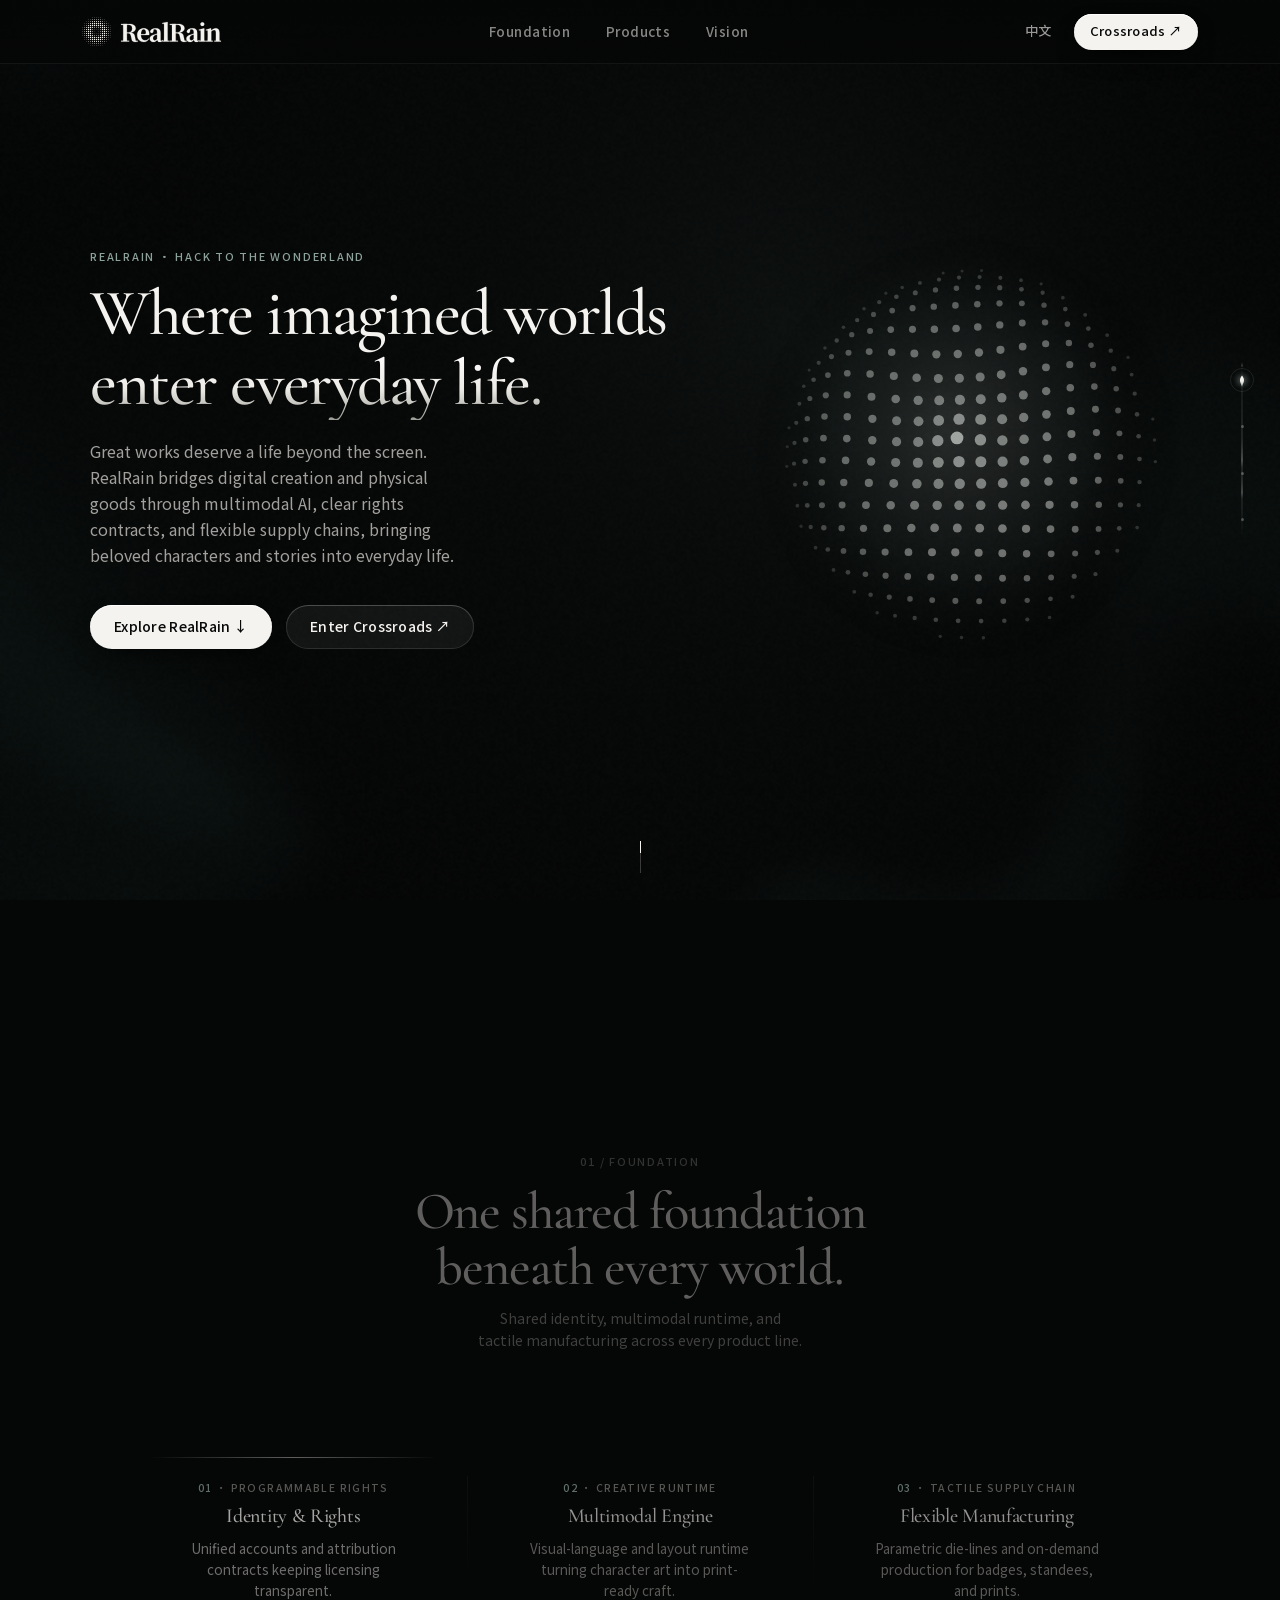
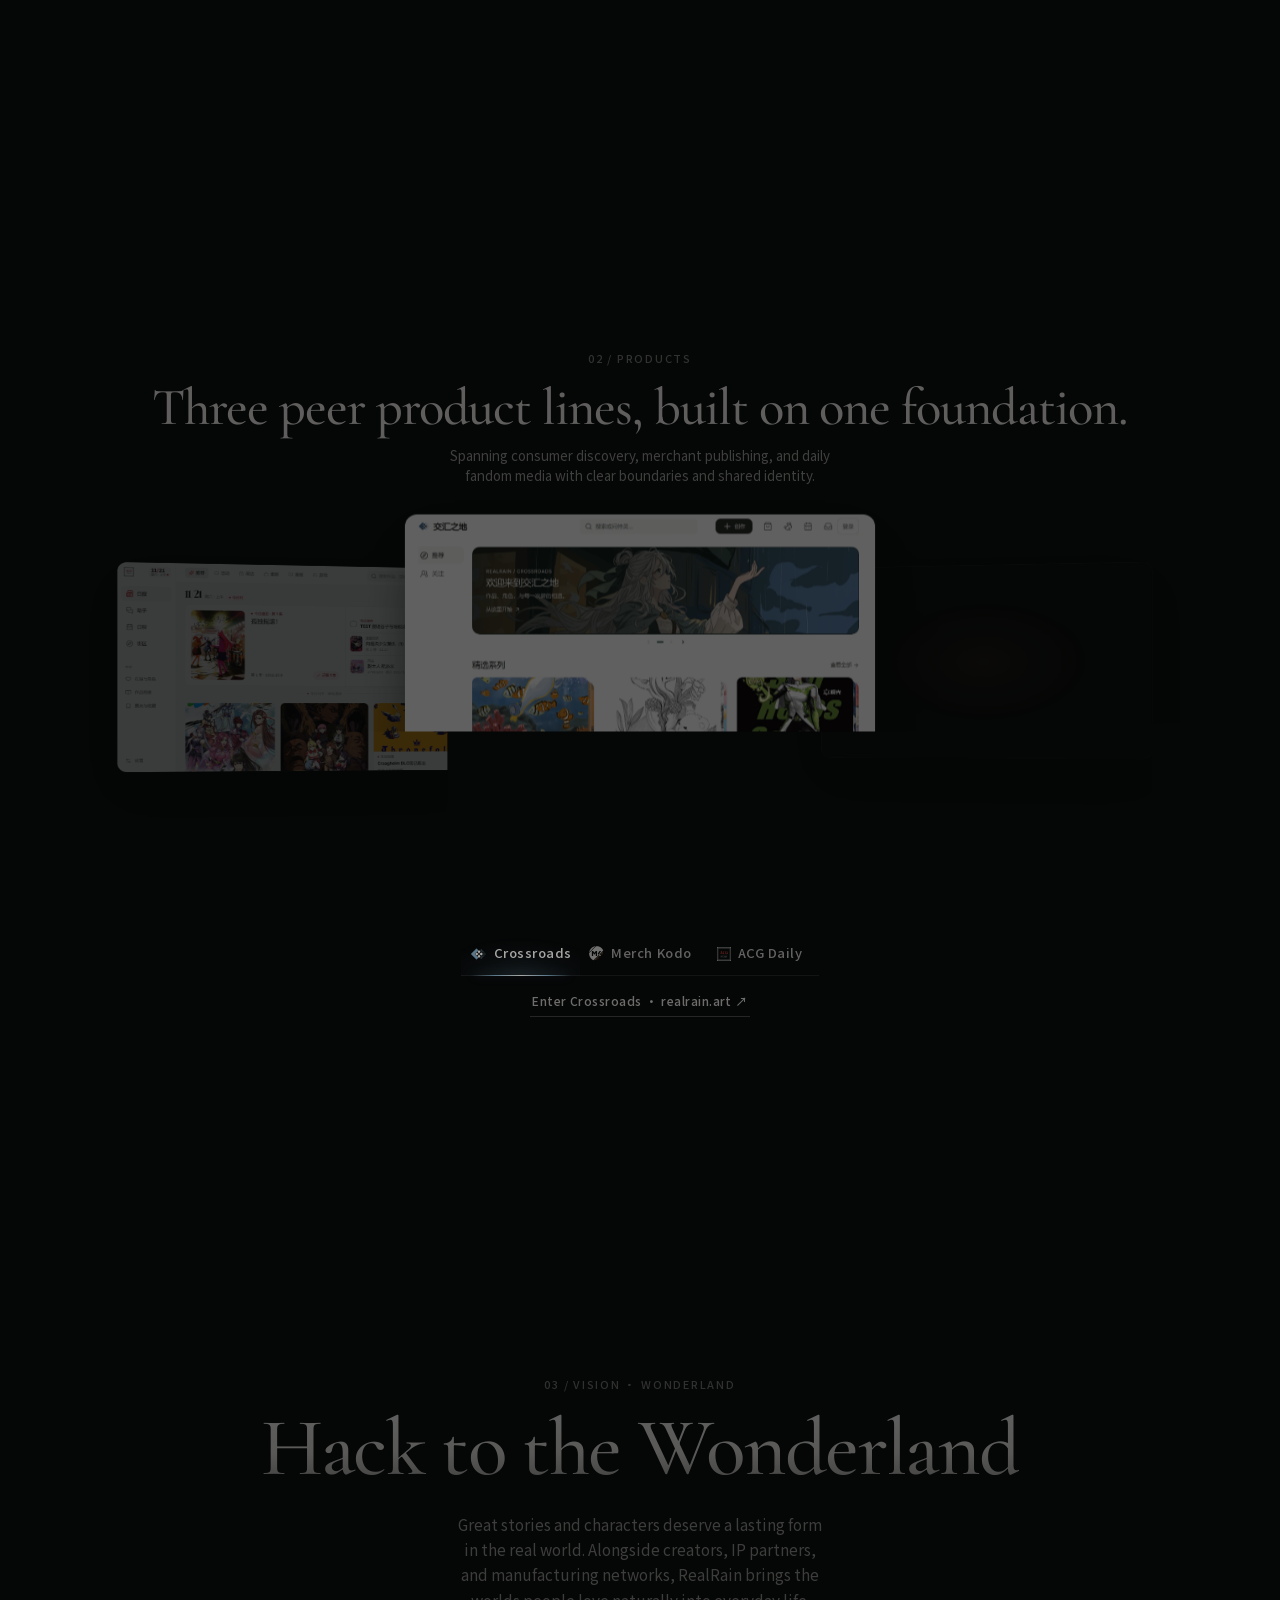
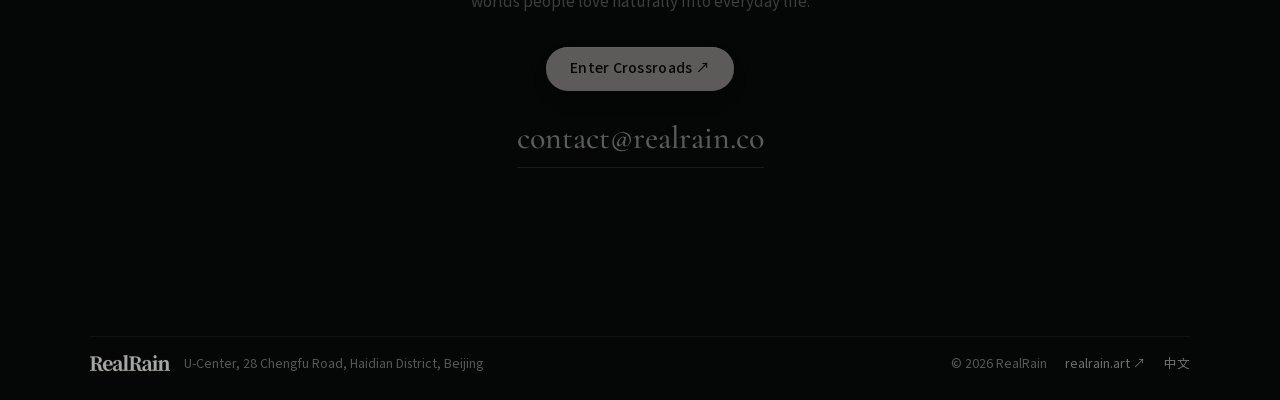
==== commit 6ffae22d: "fix(brand): align 28px emblem viewBox to CSS-snapped device-pixel grid across all widths and DPRs" ====
--- a/index.html
+++ b/index.html
@@ -74,9 +74,9 @@
   </script>
   <!--/email_off-->
   <style id="rrInlineStyles">@font-face{font-family:Cormorant Garamond;src:url(assets/fonts/cormorant-garamond-500.woff2?v=20261119-13) format("woff2");font-weight:500;font-style:normal;font-display:swap}@font-face{font-family:"RealRain Serif SC";src:url(assets/fonts/noto-serif-sc-500.woff2?v=20261119-13) format("woff2");font-weight:500;font-style:normal;font-display:swap}@font-face{font-family:RealRain Sans SC;src:url(assets/fonts/noto-sans-sc-400.woff2?v=20261119-13) format("woff2");font-weight:400;font-style:normal;font-display:swap}@font-face{font-family:RealRain Sans SC;src:url(assets/fonts/noto-sans-sc-500.woff2?v=20261119-13) format("woff2");font-weight:500;font-style:normal;font-display:swap}:root{--bg-obsidian: #050606;--ink-ivory: #F4F3EF;--ink-muted: #A1A09C;--ink-subtle: #7E7E79;--accent-mineral: #8CA29B;--font-display: "RealRain Serif SC", "Cormorant Garamond", "Songti SC", "Noto Serif SC", Georgia, serif;--font-sans: "RealRain Sans SC", -apple-system, BlinkMacSystemFont, "PingFang SC", "HarmonyOS Sans SC", "MiSans", "Microsoft YaHei", sans-serif;--font-eyebrow: -apple-system, BlinkMacSystemFont, "Segoe UI", "RealRain Sans SC", sans-serif;--container: 1220px;--header-h: 64px}html[lang=en]{--font-display: "Cormorant Garamond", "RealRain Serif SC", Georgia, serif;--font-sans: -apple-system, BlinkMacSystemFont, "Segoe UI", Roboto, "RealRain Sans SC", sans-serif}*,*:before,*:after{box-sizing:border-box}html{scroll-snap-type:y mandatory;scroll-behavior:smooth;-webkit-text-size-adjust:100%;background:var(--bg-obsidian)}html.is-programmatic-scroll{scroll-snap-type:none!important;scroll-behavior:auto!important}body{margin:0;font-family:var(--font-sans);font-size:15px;font-weight:400;line-height:1.62;color:var(--ink-ivory);background:var(--bg-obsidian);overflow-x:clip;-webkit-font-smoothing:antialiased;-moz-osx-font-smoothing:grayscale;text-rendering:optimizeLegibility}img{display:block;max-width:100%;height:auto}a{color:inherit;text-decoration:none}button{font:inherit;color:inherit;background:none;border:0;padding:0;cursor:pointer}a,button,.triptych-panel,.orbital-card,.orbital-stage,.orb-canvas,.dot-stop{-webkit-tap-highlight-color:transparent}:focus-visible{outline:1.5px solid rgba(244,243,239,.68);outline-offset:3px;border-radius:4px}.triptych-panel:focus,.triptych-panel:focus-visible{outline:none}.eco-tab:focus:not(:focus-visible),.dot-stop:focus:not(:focus-visible){outline:none}.dot-stop:focus-visible,.eco-tab:focus-visible{outline:1.5px solid rgba(244,243,239,.68);outline-offset:2px;border-radius:6px}.skip-link{position:fixed;left:-9999px;top:12px;z-index:200;padding:10px 18px;border-radius:999px;background:var(--ink-ivory);color:#080909;font-weight:500}.skip-link:focus{left:16px}.gl-bg{position:fixed;inset:0;width:100vw;height:100vh;display:block;z-index:0;pointer-events:none}.container{position:relative;z-index:2;width:min(100%,var(--container));margin-inline:auto;padding-inline:clamp(24px,5vw,60px)}.site-header{position:fixed;top:0;left:0;right:0;z-index:90;height:var(--header-h);background:linear-gradient(180deg,#050606e6,#050606bd);border-bottom:1px solid rgba(255,255,255,.055)}.header-inner{width:min(100%,var(--container));height:100%;margin-inline:auto;padding-inline:clamp(20px,4.5vw,52px);display:flex;align-items:center;justify-content:space-between;gap:18px}.header-brand{display:inline-flex;align-items:center;gap:10px;flex-shrink:0;min-height:40px;color:var(--ink-ivory)}.brand-emblem{width:28px;height:28px;display:block;flex-shrink:0;color:var(--ink-ivory)}.brand-wordmark{width:100px;height:20px;display:block;flex-shrink:0;color:var(--ink-ivory);overflow:visible}.header-nav{display:flex;align-items:center;gap:clamp(20px,2.8vw,40px);font-size:13.5px;font-weight:500;letter-spacing:.03em}.header-nav a{opacity:.54;padding-block:6px;white-space:nowrap;transition:opacity .14s ease,color .14s ease}.header-nav a:hover,.header-nav a.is-current{opacity:1;color:var(--ink-ivory)}.header-actions{display:flex;align-items:center;gap:14px;flex-shrink:0}.header-lang{font-size:13px;font-weight:500;letter-spacing:.05em;opacity:.62;padding:6px 8px;white-space:nowrap;transition:opacity .14s ease}.header-lang:hover{opacity:1}.btn{display:inline-flex;align-items:center;justify-content:center;gap:8px;min-height:44px;padding:0 24px;border-radius:999px;font-size:14px;font-weight:500;letter-spacing:.02em;white-space:nowrap;transition:transform .15s cubic-bezier(.2,.9,.3,1),background-color .14s ease,box-shadow .15s ease}.btn:active{transform:scale(.985);transition-duration:.1s}.btn-header-cta{min-height:36px;padding:0 16px;font-size:13px}.btn-luminous{background:var(--ink-ivory);color:#080909;box-shadow:inset 0 1px #fff,0 10px 26px -10px #000000d9}.btn-glass{background:#ffffff0e;color:var(--ink-ivory);box-shadow:inset 0 1px #ffffff24,inset 0 0 0 1px #ffffff1c}@media(hover:hover){.btn-luminous:hover{background:#fff;box-shadow:inset 0 1px #fff,0 14px 30px -8px #000000eb}.btn-glass:hover{background:#ffffff17;box-shadow:inset 0 1px #ffffff38,inset 0 0 0 1px #fff3}}.btn-luminous:active{background:var(--ink-ivory);box-shadow:inset 0 1px #ffffffb8,0 4px 14px -8px #000000e0}.btn-glass:active{background:#ffffff13;box-shadow:inset 0 1px #ffffff1a,inset 0 0 0 1px #ffffff26}.nav-toggle{display:none;flex-direction:column;align-items:center;justify-content:center;gap:6px;width:40px;height:40px;border-radius:999px}.nav-toggle-line{display:block;width:20px;height:1.5px;background:currentColor;border-radius:2px}.chapter-dots{position:fixed;right:clamp(10px,2vw,24px);top:50%;transform:translateY(-50%);z-index:80;user-select:none;touch-action:none}.dots-track{position:relative;display:flex;flex-direction:column;justify-content:space-between;align-items:center;width:28px;height:clamp(144px,22dvh,184px);padding-block:10px;cursor:ns-resize}.rain-rail-canvas{position:absolute;inset:0;width:100%;height:100%;pointer-events:none}.dot-stop{position:relative;z-index:2;width:24px;height:24px;display:flex;align-items:center;justify-content:center;cursor:pointer}.dot-stop:after{content:"";width:3px;height:3px;border-radius:50%;background:#f4f3ef47;transition:transform .16s ease,opacity .16s ease,background-color .16s ease}.dot-stop:hover:after{background:var(--ink-ivory);transform:scale(1.4)}.dot-stop.is-active:after{opacity:0}.mobile-drawer{position:fixed;inset:0;z-index:120;background:#050606f5;color:var(--ink-ivory);overflow-y:auto;overscroll-behavior:contain;opacity:0;visibility:hidden;pointer-events:none;transform:translate3d(0,10px,0);transition:opacity .14s cubic-bezier(.4,0,1,1),transform .14s cubic-bezier(.4,0,1,1),visibility 0s linear .14s}.mobile-drawer[hidden]{display:none}.mobile-drawer.is-open{opacity:1;visibility:visible;pointer-events:auto;transform:none;transition:opacity .24s cubic-bezier(.22,1,.36,1),transform .24s cubic-bezier(.22,1,.36,1),visibility 0s}.mobile-drawer.is-closing{visibility:visible;pointer-events:none}.mobile-drawer-inner{min-height:100dvh;display:flex;flex-direction:column;justify-content:space-between;padding:20px 24px 36px}.mobile-drawer-head{display:flex;align-items:center;justify-content:space-between;padding-bottom:16px;border-bottom:1px solid rgba(255,255,255,.08)}.drawer-brand{display:inline-flex;align-items:center;gap:9px;color:var(--ink-ivory)}.drawer-wordmark{height:19px;width:95px;display:block;flex-shrink:0;color:var(--ink-ivory);overflow:visible}.mobile-drawer-close{display:inline-flex;align-items:center;justify-content:center;min-height:44px;min-width:44px;padding:0 20px;border-radius:999px;border:1px solid rgba(255,255,255,.14);font-size:13px;transition:transform .15s cubic-bezier(.2,.9,.3,1),background-color .14s ease,border-color .14s ease}@media(hover:hover){.mobile-drawer-close:hover{background:#ffffff12;border-color:#ffffff42}}.mobile-drawer-close:active{transform:scale(.985);transition-duration:.1s;background:#ffffff1a;border-color:#ffffff4d}.mobile-drawer-nav{display:flex;flex-direction:column;margin-block:24px}.mobile-drawer-nav a{display:flex;align-items:baseline;gap:16px;padding:15px 0;font-family:var(--font-display);font-size:1.55rem;font-weight:500;border-bottom:1px solid rgba(255,255,255,.07);color:#f4f3efad;transition:color .14s ease}.mobile-drawer-nav a.is-current{color:var(--ink-ivory)}.mobile-drawer-nav a.is-current .drawer-num{color:var(--accent-mineral)}@media(hover:hover){.mobile-drawer-nav a:hover{color:var(--ink-ivory)}}.mobile-drawer-nav a:active{color:var(--ink-ivory)}.drawer-num{font-family:var(--font-eyebrow);font-variant-numeric:tabular-nums;font-size:11px;letter-spacing:.14em;color:var(--ink-subtle)}.mobile-drawer-foot{display:flex;flex-direction:column;gap:16px}.drawer-cta{width:100%}.drawer-meta{display:flex;align-items:center;justify-content:space-between;font-size:14px;color:var(--ink-muted)}.act{position:relative;min-height:100svh;height:100dvh;scroll-snap-align:start;scroll-snap-stop:always;overflow:hidden;display:flex;flex-direction:column;justify-content:center;padding-top:calc(var(--header-h) + clamp(12px,2.2dvh,26px));padding-bottom:clamp(16px,2.8dvh,30px)}.act>.container{transition:opacity .28s cubic-bezier(.22,1,.36,1)}.js-ready .act:not(.is-active)>.container{opacity:.68}.act-header,.orbital-stage{transition:opacity .3s cubic-bezier(.22,1,.36,1),transform .34s cubic-bezier(.22,1,.36,1)}.js-ready .act:not(.is-active) .act-header{opacity:.56;transform:translate3d(0,8px,0)}.js-ready .act:not(.is-active) .orbital-stage,.js-ready .act:not(.is-active) .contact-center{opacity:.54;transform:translate3d(0,12px,0)}.eyebrow{margin:0 0 clamp(8px,1.4dvh,14px);font-family:var(--font-eyebrow);font-variant-numeric:tabular-nums;font-size:11px;font-weight:500;letter-spacing:.16em;text-transform:uppercase;color:var(--ink-subtle)}.act-header{margin-bottom:clamp(18px,3.2dvh,34px)}.act-header-compact{margin-bottom:clamp(16px,2.6dvh,28px)}.act-title{margin:0;font-family:var(--font-display);font-size:clamp(1.85rem,3.5vw,3.05rem);font-weight:500;line-height:1.18;letter-spacing:-.02em;color:var(--ink-ivory);text-wrap:balance}html[lang=en] .act-title{font-size:clamp(2.15rem,4.1vw,3.5rem);line-height:1.08}.act-lead{margin:clamp(8px,1.2dvh,12px) 0 0;max-width:58ch;font-size:clamp(13.5px,1.1vw,15.5px);line-height:1.58;color:var(--ink-muted);text-wrap:balance}.platinum-text{background:linear-gradient(180deg,#fff,#ecebe6 56%,#9c9c97);-webkit-background-clip:text;background-clip:text;color:transparent}.reveal-line>span{display:block}.reveal-line>span,.reveal-fade{transition:opacity .22s ease}.cover-act{padding-top:var(--header-h);padding-bottom:clamp(18px,3dvh,30px)}.cover-container{height:100%;display:flex;flex-direction:column;justify-content:space-between}.cover-grid{flex:1 1 auto;display:grid;grid-template-columns:minmax(0,1.15fr) minmax(0,.85fr);align-items:center;gap:clamp(20px,4vw,48px)}.cover-copy .eyebrow{color:var(--accent-mineral)}.cover-title{margin:0 0 clamp(14px,2.2dvh,24px);font-family:var(--font-display);font-size:clamp(2.45rem,5.1vw,4.45rem);font-weight:500;line-height:1.13;letter-spacing:-.022em;color:var(--ink-ivory)}html[lang=en] .cover-title{font-size:clamp(2.55rem,5.1vw,4.45rem);line-height:1.08}.cover-sub{margin:0 0 clamp(24px,4dvh,40px);font-size:clamp(15px,1.25vw,17.5px);color:var(--ink-muted);max-width:48ch;text-wrap:balance}.cover-actions{display:flex;flex-wrap:wrap;align-items:center;gap:14px}.cover-sculpture{position:relative;display:flex;align-items:center;justify-content:center;width:100%;height:clamp(280px,52dvh,490px)}.orb-canvas{width:100%;height:100%;display:block;touch-action:none;user-select:none;-webkit-user-select:none;cursor:grab}.orb-canvas:active{cursor:grabbing}.scroll-drop{align-self:center;display:flex;align-items:flex-end;justify-content:center;width:32px;height:40px}.scroll-drop-line{position:relative;width:1px;height:32px;background:#f4f3ef38;overflow:hidden}.scroll-drop-line:after{content:"";position:absolute;left:0;top:0;width:1px;height:12px;background:var(--ink-ivory);animation:dropBead 2.1s cubic-bezier(.4,0,.2,1) infinite}@keyframes dropBead{0%{transform:translate3d(0,-12px,0);opacity:0}25%{opacity:1}75%{opacity:.9}to{transform:translate3d(0,32px,0);opacity:0}}.orbital-stage{position:relative;width:100%;perspective:1600px;touch-action:pan-y;user-select:none;cursor:grab}.orbital-stage.is-dragging{cursor:grabbing}.orbital-ring{position:relative;width:100%;height:100%;transform-style:preserve-3d;pointer-events:none}.orbital-card{position:absolute;left:50%;top:50%;transform-origin:center center;pointer-events:auto}#platform.is-active .orbital-card{will-change:transform,opacity}.orbital-card:not(.is-center){cursor:pointer}.foundation-container{display:flex;flex-direction:column;align-items:center}.foundation-header{text-align:center;max-width:680px;margin:0 auto clamp(68px,12.5dvh,124px)}.foundation-header .act-lead{margin-inline:auto}.strata-canvas{position:absolute;inset:0;width:100%;height:100%;display:block;z-index:1;pointer-events:none}.triptych-rail{position:relative;width:min(100%,1040px);margin-inline:auto;height:1px;background:transparent;overflow:hidden}.triptych-beam{display:block;width:33.3333%;height:1px;background:linear-gradient(90deg,#f4f3ef00 8%,#f4f3ef8f,#8ca29b00 92%);transform:translate3d(calc(var(--active-what, 0) * 100%),0,0);transition:transform .28s cubic-bezier(.22,1,.36,1);will-change:transform}.triptych-deck{width:min(100%,1040px);margin-inline:auto;display:grid;grid-template-columns:repeat(3,minmax(0,1fr));align-items:start;gap:0}.triptych-panel{position:relative;padding:clamp(18px,2.4dvh,28px) clamp(16px,2vw,28px) clamp(8px,1.4dvh,16px);display:flex;flex-direction:column;align-items:center;text-align:center;justify-content:flex-start;gap:8px;background:transparent;border:0;box-shadow:none;cursor:default}.triptych-panel:not(:first-child):before{content:"";position:absolute;left:0;top:18px;bottom:8px;width:1px;background:linear-gradient(180deg,#ffffff0f,#fff0);pointer-events:none}.card-kicker{font-family:var(--font-eyebrow);font-variant-numeric:tabular-nums;font-size:10.5px;font-weight:500;letter-spacing:.13em;text-transform:uppercase;color:var(--ink-subtle)}.card-num{color:var(--accent-mineral)}.triptych-panel h3{margin:0;font-family:var(--font-display);font-size:clamp(1.2rem,1.56vw,1.44rem);font-weight:500;line-height:1.28;letter-spacing:-.015em;color:var(--ink-ivory);opacity:.88;transition:opacity .2s ease}@media(hover:hover){.triptych-panel:hover h3{opacity:1}}.triptych-panel.is-expanded h3{opacity:1}.card-brief-wrap{display:block}.card-brief{margin:0 auto;max-width:28ch;font-size:13.5px;line-height:1.56;color:var(--ink-muted);opacity:.8;transition:opacity .2s ease}@media(hover:hover){.triptych-panel:hover .card-brief{opacity:1}}.triptych-panel.is-expanded .card-brief{opacity:1}.stage-container{display:flex;flex-direction:column;align-items:center}.stage-header{text-align:center;margin-bottom:clamp(10px,1.8dvh,18px)}.stage-sub{margin:clamp(6px,1dvh,10px) auto 0;max-width:58ch;font-size:clamp(13px,1.05vw,14.5px);line-height:1.52;color:var(--ink-muted);text-wrap:balance}.orbital-stage-quad{height:clamp(290px,47dvh,430px)}.stage-plate{width:min(76vw,524px);height:100%;margin:0;display:flex;flex-direction:column;align-items:center;justify-content:space-between;gap:10px;background:none;border:0;box-shadow:none;overflow:visible}#platform{--stage-glow: #84B0CA;--stage-glow-rgb: 132, 176, 202}.plate-art{position:relative;width:100%;flex:1 1 auto;min-height:0;display:flex;align-items:center;justify-content:center}.plate-art:before{content:"";position:absolute;inset:6% 10%;border-radius:50%;background:radial-gradient(closest-side,rgba(140,162,155,.09),transparent 76%);pointer-events:none}[data-ring-card="0"] .plate-art:before{background:radial-gradient(closest-side,rgba(132,176,202,.14),transparent 76%)}[data-ring-card="1"] .plate-art:before{background:radial-gradient(closest-side,rgba(204,166,123,.15),transparent 76%)}[data-ring-card="2"] .plate-art:before{background:radial-gradient(closest-side,rgba(229,77,62,.14),transparent 76%)}.plate-art .main-art{position:relative;z-index:1;max-width:96%;max-height:95%;width:auto;height:auto;object-fit:contain;border-radius:12px;box-shadow:0 26px 54px -18px #000000eb,0 0 0 1px #ffffff1a;pointer-events:none;transition:box-shadow .18s ease}.orbital-card:not(.is-center):hover .main-art{box-shadow:0 26px 54px -18px #000000eb,0 0 0 1px #f4f3ef57}.plate-meta{text-align:center;max-width:44ch;padding-inline:8px;transition:opacity .18s ease}.plate-kicker{display:block;margin-bottom:4px;font-family:var(--font-eyebrow);font-size:10.5px;font-weight:500;letter-spacing:.14em;text-transform:uppercase;color:var(--accent-mineral)}[data-ring-card="0"] .plate-kicker{color:#84b0ca}[data-ring-card="1"] .plate-kicker{color:#cca67b}[data-ring-card="2"] .plate-kicker{color:#e54d3e}.plate-title-row{display:inline-flex;align-items:center;justify-content:center;gap:9px}.plate-logo{display:block;flex-shrink:0}.plate-logo--crossroads{width:26px;height:26px}.plate-logo--merchkodo{width:24px;height:24px}.plate-logo--acgdaily{width:22px;height:22px}.plate-meta h3{margin:0;font-family:var(--font-display);font-size:clamp(1.12rem,1.45vw,1.32rem);font-weight:500;color:var(--ink-ivory)}.plate-meta p{margin:4px 0 0;font-size:12.8px;line-height:1.5;color:var(--ink-muted)}.stage-foot{margin-top:clamp(10px,1.8dvh,18px);display:flex;flex-direction:column;align-items:center;gap:12px}.eco-bar{position:relative;display:grid;grid-template-columns:repeat(3,minmax(0,1fr));align-items:center;width:min(100%,432px);padding:0;background:transparent;border:0;border-bottom:1px solid rgba(255,255,255,.09);border-radius:0}.eco-thumb{position:absolute;top:0;bottom:-1px;left:0;width:33.3333%;background:radial-gradient(ellipse 76% 95% at 50% 100%,rgba(var(--stage-glow-rgb, 132, 176, 202),.18),rgba(var(--stage-glow-rgb, 132, 176, 202),.05) 54%,#05060600);transform:translate3d(calc(var(--stage-idx, 0) * 100%),0,0);transition:transform .3s cubic-bezier(.22,1,.36,1),background .24s ease;pointer-events:none;z-index:0}.eco-thumb:after{content:"";position:absolute;left:8%;right:8%;bottom:0;height:1.5px;background:linear-gradient(90deg,rgba(244,243,239,0) 0%,var(--stage-glow, #84B0CA) 24%,#F4F3EF 50%,var(--stage-glow, #84B0CA) 76%,rgba(132,176,202,0) 100%);box-shadow:0 0 12px rgba(var(--stage-glow-rgb, 132, 176, 202),.48);transition:background .24s ease,box-shadow .24s ease}.eco-tab{position:relative;z-index:1;display:inline-flex;align-items:center;justify-content:center;gap:6px;padding:9px 8px 11px;border-radius:0;font-family:var(--font-eyebrow);font-size:13px;font-weight:500;letter-spacing:.04em;color:#f4f3ef94;white-space:nowrap;transition:color .18s ease}.eco-tab-logo{display:block;flex-shrink:0;opacity:.68;transition:opacity .18s ease}.eco-tab-logo--crossroads{width:18px;height:18px}.eco-tab-logo--merchkodo{width:17px;height:17px}.eco-tab-logo--acgdaily{width:16px;height:16px}.eco-tab.is-active .eco-tab-logo{opacity:1}@media(hover:hover){.eco-tab:hover{color:#f4f3efcc}}.eco-tab:focus-visible{color:#f4f3efcc}.eco-tab.is-active,.eco-tab.is-active:focus-visible{color:var(--ink-ivory)}@media(hover:hover){.eco-tab.is-active:hover{color:var(--ink-ivory)}}.stage-link{font-family:var(--font-eyebrow);font-size:12px;font-weight:500;letter-spacing:.04em;color:var(--ink-muted);padding:4px 2px;border-bottom:1px solid rgba(244,243,239,.2);transition:color .14s ease,border-color .14s ease}.stage-link:hover{color:var(--ink-ivory);border-color:var(--ink-ivory)}.contact-act{justify-content:space-between;padding-bottom:clamp(16px,3dvh,30px)}.contact-container{flex:1 1 auto;height:100%;display:flex;flex-direction:column;justify-content:space-between}.contact-center{text-align:center;max-width:820px;margin-inline:auto;transform-style:preserve-3d;transition:opacity .3s cubic-bezier(.22,1,.36,1),transform .34s cubic-bezier(.22,1,.36,1)}.slogan-monolith{margin:0 0 clamp(14px,2.4dvh,22px);font-family:Cormorant Garamond,"RealRain Serif SC",Georgia,serif;font-size:clamp(2.5rem,6.4vw,5.2rem);font-weight:500;line-height:1.04;letter-spacing:-.02em}.vision-lead{margin:0 auto clamp(22px,3.6dvh,34px);max-width:54ch;font-size:clamp(14.5px,1.2vw,16.5px);line-height:1.65;color:var(--ink-muted);text-wrap:balance}.contact-actions{display:flex;flex-direction:column;align-items:center;gap:clamp(14px,2.4dvh,22px)}.contact-mail{display:inline-block;font-family:Cormorant Garamond,"RealRain Serif SC",Georgia,serif;font-size:clamp(1.35rem,2.5vw,2rem);font-weight:500;color:var(--ink-ivory);border-bottom:1px solid rgba(255,255,255,.24);padding-bottom:3px;word-break:break-word;transition:color .14s ease,border-color .14s ease,transform .16s cubic-bezier(.2,.9,.3,1)}.contact-mail:hover{color:#fff;border-color:#fff}.colophon{padding-top:16px;border-top:1px solid rgba(255,255,255,.08);display:flex;flex-wrap:wrap;align-items:center;justify-content:space-between;gap:10px 24px;font-size:12.5px;color:var(--ink-subtle)}.colophon-left{display:flex;flex-wrap:wrap;align-items:center;gap:8px 14px}.colophon-wordmark{width:80px;height:16px;display:block;flex-shrink:0;color:var(--ink-ivory);overflow:visible}.colophon-sep{padding-left:12px;border-left:1px solid rgba(255,255,255,.16);color:var(--ink-muted)}.colophon-right{display:flex;flex-wrap:wrap;align-items:center;gap:10px 18px}.colophon-right a{color:var(--ink-muted);transition:color .14s ease}.colophon-right a:hover{color:var(--ink-ivory)}@media(prefers-reduced-motion:reduce){html{scroll-behavior:auto}*,*:before,*:after{animation:none!important;transition:none!important}}@media(max-width:960px){.header-nav,.btn-header-cta{display:none}.nav-toggle{display:inline-flex}.cover-grid{grid-template-columns:minmax(0,1fr);align-content:center;gap:clamp(14px,2.5dvh,24px)}.cover-sculpture{order:-1;width:100%;height:auto;justify-content:center}.cover-sculpture .orb-canvas{width:min(56vw,240px);height:min(56vw,240px);margin-inline:auto}.triptych-rail{display:none}.foundation-header{align-items:center;text-align:center;margin-bottom:clamp(44px,7.5dvh,68px)}.triptych-deck{display:flex;flex-direction:column;align-items:center;overflow:visible;gap:0;margin:0 auto;width:100%;border-bottom:0}.triptych-panel{flex:none;width:min(100%,350px);padding:11px 0;border:0;border-top:1px solid rgba(255,255,255,.08);align-items:center;text-align:center;gap:3px;outline:none}.triptych-panel:not(:first-child):before{display:none}.triptych-panel .card-num,.triptych-panel .card-kicker{color:var(--accent-mineral)}.triptych-panel h3,.card-brief{opacity:1;text-align:center}.card-brief-wrap{display:block;opacity:1}.orbital-stage-quad{height:clamp(240px,40dvh,330px)}.stage-plate{width:min(82vw,430px);gap:8px}}@media(max-width:640px){:root{--header-h: 56px}.container,.header-inner{padding-inline:20px}.header-brand{gap:9px}.brand-emblem{width:24px;height:24px}.brand-wordmark{width:90px;height:18px}.chapter-dots{right:3px;pointer-events:none;opacity:.68}.dots-track{width:12px;height:96px;padding-block:4px}.dot-stop{width:12px;height:18px}.cover-grid{gap:clamp(16px,3dvh,26px)}.cover-title{font-size:clamp(2.05rem,8.6vw,2.75rem);margin-bottom:12px}html[lang=en] .cover-title{font-size:clamp(2.12rem,8.8vw,2.85rem)}.act-title{font-size:clamp(1.48rem,6vw,1.92rem)}html[lang=en] .act-title{font-size:clamp(1.36rem,5.5vw,1.78rem);line-height:1.12}.cover-sub{font-size:14px;line-height:1.58;margin-bottom:20px}.cover-actions{display:grid;grid-template-columns:repeat(2,minmax(0,1fr));gap:10px;width:100%}.cover-actions .btn{width:100%;min-height:44px;padding:0 12px;font-size:13.5px}.act-lead,.stage-sub{font-size:13.5px;line-height:1.5;margin-top:7px;max-width:none}.cover-sculpture{height:auto}.cover-sculpture .orb-canvas{width:min(58vw,224px);height:min(58vw,224px)}.act-header,.act-header-compact,.stage-header{margin-bottom:clamp(14px,2.2dvh,20px)}.foundation-header{margin-bottom:clamp(44px,8dvh,68px)}.triptych-deck{margin-bottom:0}.triptych-panel{width:min(100%,336px);padding:10px 0;gap:2px}.triptych-panel h3{font-size:1.08rem}.card-brief{font-size:12.5px;line-height:1.44}.orbital-stage{width:100vw;max-width:none}.orbital-stage-quad{height:clamp(228px,36dvh,292px)}.stage-plate{width:min(74vw,294px)}.plate-meta{padding-inline:2px}.plate-title-row{gap:7px}.plate-logo--crossroads{width:21px;height:21px}.plate-logo--merchkodo{width:20px;height:20px}.plate-logo--acgdaily{width:18.5px;height:18.5px}.plate-meta h3{font-size:1.14rem}.plate-meta p{font-size:12.8px;line-height:1.46}.stage-foot{margin-top:clamp(10px,1.8dvh,16px);gap:10px}.eco-bar{width:min(100%,352px);padding:0}.eco-thumb{top:0;bottom:-1px;left:0;width:33.3333%;transition:transform .32s cubic-bezier(.22,1,.36,1),background .24s ease}.eco-tab{gap:5px;padding:8px 4px 10px;font-size:12.2px}.eco-tab-logo--crossroads{width:15.5px;height:15.5px}.eco-tab-logo--merchkodo{width:14.5px;height:14.5px}.eco-tab-logo--acgdaily{width:13px;height:13px}.stage-link{font-size:11.8px}.contact-center{text-align:center}.slogan-monolith{font-size:clamp(2.15rem,9.2vw,3.05rem);margin-bottom:12px}.vision-lead{font-size:14px;line-height:1.58;margin-bottom:20px}.contact-mail{font-size:clamp(1.32rem,5.8vw,1.9rem)}.colophon{flex-direction:column;align-items:flex-start;text-align:left;gap:8px;padding-top:14px;font-size:11.8px}.colophon-left{gap:6px 12px}.colophon-sep{border-left:0;padding-left:0}.colophon-right{gap:8px 16px}}@media(max-width:359px){.container,.header-inner{padding-inline:16px}.cover-actions{gap:8px}.cover-actions .btn{min-height:38px;padding:0 8px;font-size:11.8px}.eco-tab{font-size:11.2px;padding:7px 2px 9px}}@media(max-width:640px)and (max-height:700px){.act{padding-top:calc(var(--header-h) + 6px);padding-bottom:10px}.eyebrow{margin-bottom:4px}.act-header,.act-header-compact,.stage-header{margin-bottom:8px}.foundation-header{margin-bottom:24px}.cover-grid{gap:10px}.cover-title{font-size:clamp(1.78rem,7.8vw,2.35rem);margin-bottom:8px}html[lang=en] .cover-title{font-size:clamp(1.85rem,8vw,2.45rem)}.cover-sub{font-size:12.2px;line-height:1.42;margin-bottom:12px}.cover-actions .btn{min-height:36px;padding:0 10px;font-size:12px}.scroll-drop{display:none}.act-title,html[lang=en] .act-title{font-size:clamp(1.16rem,4.9vw,1.55rem);line-height:1.14}.act-lead,.stage-sub{font-size:11.6px;line-height:1.35;margin-top:4px}.triptych-deck{margin-bottom:0}.triptych-panel{padding:7px 0;gap:2px}.triptych-panel h3{font-size:.98rem}.card-brief{font-size:11.2px;line-height:1.32}.orbital-stage-quad{height:176px}.plate-meta h3{font-size:1.02rem}.stage-foot{margin-top:6px;gap:6px}.eco-tab{font-size:11px;padding:5px 4px 7px}.slogan-monolith{font-size:clamp(2.1rem,8.8vw,3rem);margin-bottom:10px}.vision-lead{font-size:12px;line-height:1.42;margin-bottom:14px}.contact-mail{font-size:clamp(1.2rem,5.4vw,1.7rem)}.plate-meta p{font-size:11px;line-height:1.32}.colophon{padding-top:10px;gap:5px;font-size:11px}.cover-sculpture{height:auto}.cover-sculpture .orb-canvas{width:min(40vw,128px);height:min(40vw,128px)}}@media(max-height:600px){html{scroll-snap-type:y proximity}.act{height:auto;min-height:100svh;overflow:visible;padding-top:calc(var(--header-h) + 28px);padding-bottom:36px}}</style>
-  <script type="module" id="rrInlineScript">(function(){"use strict";document.documentElement.classList.add("js-ready");function Pe(){var a=document.getElementById("glCanvas");if(!a)return;var r=window.matchMedia("(prefers-reduced-motion: reduce)").matches,i={scroll:0,scrollTarget:0,mx:.5,my:.5,mxTarget:.5,myTarget:.5,rx:.5,ry:.5,rippleT:-10},c=performance.now();function A(){c=performance.now()}window.addEventListener("pointermove",function(E){i.mxTarget=E.clientX/Math.max(1,window.innerWidth),i.myTarget=1-E.clientY/Math.max(1,window.innerHeight),A()},{passive:!0}),window.addEventListener("pointerdown",function(E){i.rx=E.clientX/Math.max(1,window.innerWidth),i.ry=1-E.clientY/Math.max(1,window.innerHeight),i.rippleT=performance.now()*.001,A()},{passive:!0});function U(){var E=Math.max(1,document.documentElement.scrollHeight-window.innerHeight);i.scrollTarget=Math.max(0,Math.min(1,window.scrollY/E)),A()}window.addEventListener("scroll",U,{passive:!0}),U();var n=a.getContext("webgl",{alpha:!1,antialias:!1,depth:!1,stencil:!1})||a.getContext("experimental-webgl",{alpha:!1,antialias:!1,depth:!1,stencil:!1});if(n){let E=function(O,P){var W=n.createShader(O);return n.shaderSource(W,P),n.compileShader(W),n.getShaderParameter(W,n.COMPILE_STATUS)?W:(n.deleteShader(W),null)};var L=["attribute vec2 aPos;","void main() { gl_Position = vec4(aPos, 0.0, 1.0); }"].join(`
+  <script type="module" id="rrInlineScript">(function(){"use strict";document.documentElement.classList.add("js-ready");function Pe(){var a=document.getElementById("glCanvas");if(!a)return;var r=window.matchMedia("(prefers-reduced-motion: reduce)").matches,i={scroll:0,scrollTarget:0,mx:.5,my:.5,mxTarget:.5,myTarget:.5,rx:.5,ry:.5,rippleT:-10},v=performance.now();function A(){v=performance.now()}window.addEventListener("pointermove",function(E){i.mxTarget=E.clientX/Math.max(1,window.innerWidth),i.myTarget=1-E.clientY/Math.max(1,window.innerHeight),A()},{passive:!0}),window.addEventListener("pointerdown",function(E){i.rx=E.clientX/Math.max(1,window.innerWidth),i.ry=1-E.clientY/Math.max(1,window.innerHeight),i.rippleT=performance.now()*.001,A()},{passive:!0});function U(){var E=Math.max(1,document.documentElement.scrollHeight-window.innerHeight);i.scrollTarget=Math.max(0,Math.min(1,window.scrollY/E)),A()}window.addEventListener("scroll",U,{passive:!0}),U();var n=a.getContext("webgl",{alpha:!1,antialias:!1,depth:!1,stencil:!1})||a.getContext("experimental-webgl",{alpha:!1,antialias:!1,depth:!1,stencil:!1});if(n){let E=function(O,P){var W=n.createShader(O);return n.shaderSource(W,P),n.compileShader(W),n.getShaderParameter(W,n.COMPILE_STATUS)?W:(n.deleteShader(W),null)};var L=["attribute vec2 aPos;","void main() { gl_Position = vec4(aPos, 0.0, 1.0); }"].join(`
 `),h=["precision mediump float;","uniform vec2 uRes;","uniform float uTime;","uniform vec2 uMouse;","uniform float uScroll;","uniform vec2 uRipple;","uniform float uRippleAge;","","float hash(vec2 p) {","  p = fract(p * vec2(123.34, 456.21));","  p += dot(p, p + 45.32);","  return fract(p.x * p.y);","}","","float noise(vec2 p) {","  vec2 i = floor(p);","  vec2 f = fract(p);","  vec2 u = f * f * (3.0 - 2.0 * f);","  return mix(","    mix(hash(i + vec2(0.0, 0.0)), hash(i + vec2(1.0, 0.0)), u.x),","    mix(hash(i + vec2(0.0, 1.0)), hash(i + vec2(1.0, 1.0)), u.x),","    u.y","  );","}","","float fbm(vec2 p) {","  float v = 0.0;","  float a = 0.56;","  mat2 rot = mat2(0.8, 0.6, -0.6, 0.8);","  for (int i = 0; i < 2; i++) {","    v += a * noise(p);","    p = rot * p * 2.04;","    a *= 0.44;","  }","  return v;","}","","void main() {","  vec2 uv = gl_FragCoord.xy / uRes;","  float aspect = uRes.x / max(1.0, uRes.y);","  float portrait = clamp(1.0 - aspect, 0.0, 0.55);","  vec2 scale = vec2(max(aspect, 0.72), max(1.0, 1.0 + portrait * 0.18));","  vec2 p = (uv - 0.5) * scale;","","  vec2 m = (uMouse - 0.5) * scale;","  float md = length(p - m);","  p += normalize(p - m + 0.001) * exp(-md * 2.4) * 0.05;","","  float t = uTime * 0.14;","  vec2 q = vec2(fbm(p * 1.4 + t + uScroll * 1.1), fbm(p * 1.4 + vec2(4.2, 1.7) - t * 0.8));","  float f = fbm(p * 1.9 + q * 1.65 + vec2(uScroll * 0.8, -uScroll * 0.5));","","  float ribbon = smoothstep(0.38, 0.74, f);","  float filament = pow(smoothstep(0.52, 0.84, f), 2.1);","","  vec2 rp = (uv - uRipple) * scale;","  float rd = length(rp);","  float wave = 0.0;","  if (uRippleAge >= 0.0 && uRippleAge < 2.2) {","    float radius = uRippleAge * 0.55;","    wave = exp(-abs(rd - radius) * 28.0) * exp(-uRippleAge * 1.4) * 0.30;","  }","","  vec3 baseObsidian = vec3(0.018, 0.021, 0.020);","  vec3 mineralStone = vec3(0.055, 0.098, 0.090);","  vec3 silverMist = vec3(0.27, 0.35, 0.335);","","  vec3 col = mix(baseObsidian, mineralStone, ribbon * 0.92);","  col += silverMist * (filament * 0.25 + wave);","  col += vec3(0.15, 0.21, 0.195) * exp(-md * 2.8) * 0.22;","  col *= 1.0 - smoothstep(0.34, 1.08 + portrait * 0.22, length(p * vec2(mix(0.78, 0.68, portrait), 0.95))) * mix(0.62, 0.44, portrait);","  col += (hash(gl_FragCoord.xy) - 0.5) * 0.012;","","  gl_FragColor = vec4(col, 1.0);","}"].join(`
-`),b=E(n.VERTEX_SHADER,L),m=E(n.FRAGMENT_SHADER,h),u=b&&m?n.createProgram():null;if(u&&(n.attachShader(u,b),n.attachShader(u,m),n.linkProgram(u)),u&&n.getProgramParameter(u,n.LINK_STATUS)){n.useProgram(u);var x=n.createBuffer();n.bindBuffer(n.ARRAY_BUFFER,x),n.bufferData(n.ARRAY_BUFFER,new Float32Array([-1,-1,1,-1,-1,1,1,1]),n.STATIC_DRAW);var I=n.getAttribLocation(u,"aPos");n.enableVertexAttribArray(I),n.vertexAttribPointer(I,2,n.FLOAT,!1,0,0);var C=n.getUniformLocation(u,"uRes"),k=n.getUniformLocation(u,"uTime"),l=n.getUniformLocation(u,"uMouse"),d=n.getUniformLocation(u,"uScroll"),v=n.getUniformLocation(u,"uRipple"),y=n.getUniformLocation(u,"uRippleAge"),q=function(){var O=Math.min(.45,640/Math.max(1,window.innerWidth));a.width=Math.max(1,Math.round(window.innerWidth*O)),a.height=Math.max(1,Math.round(window.innerHeight*O)),n.viewport(0,0,a.width,a.height),A()};window.addEventListener("resize",q,{passive:!0}),q();var N=performance.now(),B=0,j=0,Z=function(O){if(j=0,!document.hidden){var P=typeof O=="number"?O:performance.now(),W=P*.001,X=i.rippleT>0?W-i.rippleT:-1,F=X>=0&&X<2.2,K=P-c>650&&!F;if(!r&&K&&P-B<32){j=requestAnimationFrame(Z);return}if(B=P,!r&&P-c>1200){var Q=W*.24;i.mxTarget=.5+Math.sin(Q)*.18,i.myTarget=.52+Math.cos(Q*.78)*.14}i.scroll+=(i.scrollTarget-i.scroll)*.14,i.mx+=(i.mxTarget-i.mx)*.14,i.my+=(i.myTarget-i.my)*.14,n.uniform2f(C,a.width,a.height),n.uniform1f(k,r?1.5:(P-N)*.001),n.uniform2f(l,i.mx,i.my),n.uniform1f(d,i.scroll),n.uniform2f(v,i.rx,i.ry),n.uniform1f(y,X),n.drawArrays(n.TRIANGLE_STRIP,0,4),r||(j=requestAnimationFrame(Z))}};document.addEventListener("visibilitychange",function(){!document.hidden&&!r&&!j&&(B=0,j=requestAnimationFrame(Z))}),Z(N);return}}var V=a.getContext("2d");if(!V)return;function Y(){a.width=window.innerWidth,a.height=window.innerHeight}window.addEventListener("resize",Y,{passive:!0}),Y();function z(){var E=a.width,O=a.height;V.fillStyle="#050606",V.fillRect(0,0,E,O);var P=V.createRadialGradient(E*i.mxTarget,O*(1-i.myTarget),20,E*.5,O*.5,Math.max(E,O)*.75);P.addColorStop(0,"rgba(140, 162, 155, 0.17)"),P.addColorStop(.55,"rgba(38, 56, 52, 0.075)"),P.addColorStop(1,"rgba(5, 6, 6, 0)"),V.fillStyle=P,V.fillRect(0,0,E,O),r||requestAnimationFrame(z)}z()}function Fe(){var a=document.getElementById("orbCanvas");if(!a)return;var r=a.getContext("2d");if(!r)return;for(var i=window.matchMedia("(prefers-reduced-motion: reduce)").matches,c=[],A=[],U=0;U<19;U++)for(var n=0;n<19;n++){var L=(n-9)/9,h=(U-9)/9,b=Math.sqrt(L*L+h*h);b<=1.02&&(c.push({nx:L,ny:h,dist:b,baseR:Math.max(.18,1-b*.72)}),A.push({sx:0,sy:0,r:1,z:0,lit:0,alpha:.5}))}var m=.14,u=-.18,x=.14,I=-.18,C=0,k=0,l=0,d=0,v=0,y=!1,q=null,N=!1,B=0,j=0,Z=0,V=0,Y=0,z=performance.now(),E=0,O=0;function P(){var w=a.getBoundingClientRect();V=w.left+w.width*.5,Y=w.top+w.height*.5}a.addEventListener("touchmove",function(w){y&&w.preventDefault()},{passive:!1}),a.addEventListener("pointerdown",function(w){y=!0,q=w.pointerId,B=w.clientX,j=w.clientY,l=0,d=0,v=1,Z=performance.now(),z=Z;try{a.setPointerCapture(w.pointerId)}catch{}J&&!document.hidden&&!i&&!G&&(E=0,G=requestAnimationFrame(te))}),window.addEventListener("pointermove",function(w){if(y&&w.pointerId===q){var M=w.clientX-B,T=w.clientY-j,_=w.pointerType==="touch"?.0115:.0085;I+=M*_,x=Math.max(-1.22,Math.min(1.22,x-T*_)),d=d*.42+M*_*.58,l=l*.42+-T*_*.58,B=w.clientX,j=w.clientY,Z=performance.now(),z=Z}else if(!y&&J&&w.pointerType!=="touch"){!V&&!Y&&P();var H=Math.max(260,window.innerWidth*.52),e=Math.max(220,window.innerHeight*.48);C=Math.max(-1,Math.min(1,(w.clientX-V)/H)),k=Math.max(-1,Math.min(1,(w.clientY-Y)/e)),N=!0,I=C*.68,x=-k*.56,l*=.2,d*=.2,z=performance.now()}},{passive:!0});function W(w){y&&(w&&q!==null&&w.pointerId!==q||(y=!1,q=null,performance.now()-Z>80&&(l=0,d=0)))}window.addEventListener("pointerup",W),window.addEventListener("pointercancel",W);var X=0,F=0,K=1;function Q(){K=Math.min(window.devicePixelRatio||1,1.5),X=a.clientWidth||320,F=a.clientHeight||320,a.width=Math.round(X*K),a.height=Math.round(F*K),r.setTransform(K,0,0,K,0,0),P(),z=performance.now()}window.addEventListener("resize",Q,{passive:!0}),window.addEventListener("scroll",P,{passive:!0}),Q();var J=!0,G=0,ae=document.getElementById("top");ae&&typeof IntersectionObserver=="function"&&new IntersectionObserver(function(w){J=w[0].isIntersecting,J&&!document.hidden&&!i&&!G&&(E=0,G=requestAnimationFrame(te))},{threshold:.05}).observe(ae),document.addEventListener("visibilitychange",function(){J&&!document.hidden&&!i&&!G&&(E=0,G=requestAnimationFrame(te))});function te(w){if(G=0,!(!J||document.hidden)){var M=typeof w=="number"?w:performance.now(),T=!y&&Math.abs(l)<5e-4&&Math.abs(d)<5e-4&&Math.abs(x-m)<.002&&Math.abs(I-u)<.002&&v<.01;if(!i&&T&&M-z>800&&M-E<32){G=requestAnimationFrame(te);return}E=M;var _=!!O,H=_?Math.min(2.5,Math.max(.25,(M-O)/16.667)):1;O=M,r.clearRect(0,0,X,F);var e=!i&&!N&&!y&&Math.abs(l)<.0018&&Math.abs(d)<.0018&&M-Z>600;if(!y){I+=d*H,x=Math.max(-1.22,Math.min(1.22,x+l*H)),e&&_&&(I+=Math.sin(M*85e-5)*.0018*H,x=Math.max(-1.22,Math.min(1.22,x+Math.cos(M*65e-5)*.0011*H)));var t=Math.pow(.94,H);d*=t,l*=t}var o=y?.58:1-Math.pow(1-.18,H);m+=(x-m)*o,u+=(I-u)*o,v*=Math.pow(.92,H),a.__rotX=m,a.__rotY=u;var s=i?0:M*.0018,p=Math.min(X,F)*(X<=260?.43:.38),f=X*.5,R=F*.5,S=N?C:i?-.34:Math.sin(s*.42)*.48,g=N?k:i?-.38:-.26+Math.cos(s*.34)*.24,D=Math.cos(u),ie=Math.sin(u),$=Math.cos(m),ge=Math.sin(m),ce=r.createRadialGradient(f+S*p*.26,R+g*p*.26,p*.1,f,R,p*1.25);ce.addColorStop(0,"rgba(224, 232, 229, 0.135)"),ce.addColorStop(.58,"rgba(122, 152, 145, 0.068)"),ce.addColorStop(1,"rgba(0, 0, 0, 0)"),r.fillStyle=ce,r.beginPath(),r.arc(f,R,p*1.25,0,Math.PI*2),r.fill();for(var oe=0;oe<c.length;oe++){var ee=c[oe],we=Math.sin(ee.dist*6.4-s)*.12+Math.sin(ee.dist*10-s*1.8)*v*.18,re=Math.sqrt(Math.max(0,1-ee.dist*ee.dist*.65))*.42+we,Me=ee.nx*D+re*ie,fe=-ee.nx*ie+re*D,he=ee.ny*$-fe*ge,le=ee.ny*ge+fe*$,se=2.6/(2.6-le),ve=Math.max(0,(Me*S+he*g)*.28),ue=A[oe];ue.sx=f+Me*p*se,ue.sy=R+he*p*se,ue.r=Math.max(.7,ee.baseR*(p*.032)*se),ue.z=le,ue.lit=ve,ue.alpha=Math.min(.96,Math.max(.16,(.45+le*.55)*ee.baseR+v*.2+ve*.28))}A.sort(function(Le,pe){return Le.z-pe.z});for(var be=0;be<A.length;be++){var de=A[be],ne=Math.max(0,Math.min(1,de.z+.4+de.lit*.7)),me=Math.round(136+ne*106),Ae=Math.round(151+ne*92),Te=Math.round(147+ne*92);r.fillStyle="rgba("+me+","+Ae+","+Te+","+de.alpha.toFixed(3)+")",r.beginPath(),r.arc(de.sx,de.sy,de.r,0,Math.PI*2),r.fill()}J&&!document.hidden&&!i&&(G=requestAnimationFrame(te))}}te(performance.now())}function ke(){var a=document.getElementById("whatTriptych");if(!a)return;var r=Array.prototype.slice.call(a.querySelectorAll("[data-what-card]")),i=document.getElementById("whatBeam"),c=document.getElementById("strataCanvas");if(!r.length)return;var A=0,U=performance.now();function n(M){A=M,U=performance.now();for(var T=0;T<r.length;T++)r[T].classList.toggle("is-expanded",T===M);i&&i.style.setProperty("--active-what",String(M)),c&&(c.__activeStratum=M)}for(var L=0;L<r.length;L++)(function(M,T){T.addEventListener("pointerenter",function(){window.innerWidth>960&&n(M)}),T.addEventListener("click",function(){n(M)})})(L,r[L]);if(!c)return;c.__activeStratum=0;var h=c.getContext("2d");if(!h)return;for(var b=window.matchMedia("(prefers-reduced-motion: reduce)").matches,m=document.getElementById("what"),u=m?m.querySelector(".foundation-header"):null,x=a,I=76,C=28,k=[],l=[],d=[[],[],[]],v=0;v<3;v++){for(var y=0;y<I;y++){var q=I>1?y/(I-1):.5,N=Math.pow(Math.max(0,Math.sin(Math.PI*q)),.75);k.push({s:v,kind:0,idxInStrata:y,u:q,edgeFade:N,moteSpread:0,phase:q*Math.PI*(v===0?3.2:v===1?3.8:3.4)+v*1.25}),d[v].push({x:0,y:0}),l.push({x:0,y:0,r:1,z:0,alpha:0,normF:0})}for(var B=0;B<C;B++){var j=(B+.5)/C,Z=Math.pow(Math.max(0,Math.sin(Math.PI*j)),.85);k.push({s:v,kind:1,idxInStrata:B,u:j,edgeFade:Z,moteSpread:Math.sin(B*2.39996+v*1.7),phase:j*Math.PI*(v===0?3.4:v===1?4.1:3.7)+v*1.6+B*.45}),l.push({x:0,y:0,r:1,z:0,alpha:0,normF:0})}}var V=[1,.28,.28],Y=0,z=0,E=1,O=420,P=96,W={left:0,right:0,top:0,bottom:0},X={left:0,right:0,top:0,bottom:0},F=!1,K=0,Q=0,J=0;function G(){var M=m?m.getBoundingClientRect():c.getBoundingClientRect(),T=M?M.left:0,_=M?M.top:0;if(u){var H=u.getBoundingClientRect();W.left=H.left-T,W.right=H.right-T,W.top=H.top-_,W.bottom=H.bottom-_}else W.left=Y*.25,W.right=Y*.75,W.top=z*.16,W.bottom=z*.36;if(x){var e=x.getBoundingClientRect();X.left=e.left-T,X.right=e.right-T,X.top=e.top-_,X.bottom=e.bottom-_}else X.left=Y*.14,X.right=Y*.86,X.top=z*.56,X.bottom=z*.82;P=Math.max(24,X.top-W.bottom),O=(W.bottom+X.top)*.5}function ae(M,T,_,H,e,t){var o=Math.max(0,Math.max(_.left-H-M,M-(_.right+H))),s=Math.max(0,Math.max(_.top-e-T,T-(_.bottom+e))),p=Math.hypot(o,s),f=Math.min(1,p/t);return .08+.92*f*f*(3-2*f)}function te(){E=Math.min(window.devicePixelRatio||1,1.35),Y=c.clientWidth||window.innerWidth,z=c.clientHeight||window.innerHeight,c.width=Math.round(Y*E),c.height=Math.round(z*E),h.setTransform(E,0,0,E,0,0),G(),U=performance.now()}window.addEventListener("resize",te,{passive:!0}),te(),document.fonts&&document.fonts.ready&&document.fonts.ready.then(function(){G(),U=performance.now()});function w(M){if(K=0,!(!F||document.hidden)){var T=typeof M=="number"?M:performance.now();if(!b&&T-U>800&&T-Q<32){K=requestAnimationFrame(w);return}Q=T;var _=J?Math.min(2.5,Math.max(.25,(T-J)/16.667)):1;J=T;for(var H=1-Math.pow(1-.13,_),e=0;e<3;e++){var t=e===A?1:.28;V[e]+=(t-V[e])*H}h.clearRect(0,0,Y,z);for(var o=b?0:T*.00115,s=Y<=640,p=s?Math.min(z*.055,Math.max(12,P*.44)):Math.min(z*.095,Math.max(16,P*.56)),f=s?Math.min(18,P*.24):Math.min(34,P*.32),R=0;R<k.length;R++){var S=k[R],g=S.s,D=S.u,ie=V[g],$=Math.max(0,Math.min(1,(ie-.28)/.72)),ge=g===0?.24:g===1?.5:.76,ce=Math.exp(-Math.pow((D-ge)/.21,2)),oe;g===0?oe=-Math.sin((D-.08)*Math.PI)*f*.65+(D-.5)*f*.9:g===1?oe=-Math.sin(D*Math.PI)*f*.45+Math.cos(D*Math.PI*1.6)*f*.28:oe=Math.cos(D*Math.PI*1.25)*f*.48-(D-.5)*f*.9;var ee=Math.sin(S.phase-o*(1.05+g*.14))*p*(.36+ce*.64),we=S.kind===1?S.moteSpread*p*.72:0,re=Math.cos(S.phase-o*.9+S.kind*.7)*.45+(S.kind===1?-.15:.12),Me=1/(1-re*.18),fe=(-.02+D*1.04)*Y,he=O+oe+ee+we-$*3.5;S.kind===0&&(d[g][S.idxInStrata].x=fe,d[g][S.idxInStrata].y=he);var le=ae(fe,he,W,14,10,24),se=ae(fe,he,X,10,8,24),ve=Math.min(le,se),ue=S.kind===0?.15+$*.5+ce*(.1+$*.24):.06+$*.22+ce*.08,be=ue*S.edgeFade*ve,de=(S.kind===0?.72+$*.58+ce*.52:.58+$*.35)*Me*(s?.88:1),ne=l[R];ne.x=fe,ne.y=he,ne.r=Math.max(.55,Math.min(2.15,de)),ne.z=re,ne.alpha=Math.min(.88,Math.max(.01,be)),ne.normF=$}for(var me=0;me<3;me++){var Ae=me===2?A:me===0?(A+1)%3:(A+2)%3,Te=V[Ae],Le=Math.max(0,Math.min(1,(Te-.28)/.72)),pe=h.createLinearGradient(0,0,Y,0);if(Le>.45){var Re=(.04+Le*.075).toFixed(3);pe.addColorStop(0,"rgba(244, 243, 239, 0)"),pe.addColorStop(.14,"rgba(244, 243, 239, "+Re+")"),pe.addColorStop(.86,"rgba(244, 243, 239, "+Re+")"),pe.addColorStop(1,"rgba(244, 243, 239, 0)")}else pe.addColorStop(0,"rgba(140, 162, 155, 0)"),pe.addColorStop(.16,"rgba(140, 162, 155, 0.035)"),pe.addColorStop(.84,"rgba(140, 162, 155, 0.035)"),pe.addColorStop(1,"rgba(140, 162, 155, 0)");h.strokeStyle=pe,h.lineWidth=.9,h.beginPath();for(var Ee=d[Ae],xe=0;xe<Ee.length;xe++)xe===0?h.moveTo(Ee[xe].x,Ee[xe].y):h.lineTo(Ee[xe].x,Ee[xe].y);h.stroke()}l.sort(function(Oe,He){return Oe.z-He.z});for(var Ie=0;Ie<l.length;Ie++){var ye=l[Ie];if(!(ye.alpha<.015)){var De=Math.round(140+ye.normF*104),ze=Math.round(162+ye.normF*81),_e=Math.round(155+ye.normF*84);h.fillStyle="rgba("+De+","+ze+","+_e+","+ye.alpha.toFixed(3)+")",h.beginPath(),h.arc(ye.x,ye.y,ye.r,0,Math.PI*2),h.fill()}}F&&!document.hidden&&!b&&(K=requestAnimationFrame(w))}}m&&typeof IntersectionObserver=="function"?new IntersectionObserver(function(M){F=!!(M[0]&&M[0].isIntersecting),F&&!document.hidden&&!K&&(Q=0,J=0,K=requestAnimationFrame(w))},{threshold:.05}).observe(m):(F=!0,w(performance.now())),document.addEventListener("visibilitychange",function(){F&&!document.hidden&&!b&&!K&&(Q=0,J=0,K=requestAnimationFrame(w))})}function Ce(a,r,i){var c=((a-r)%i+i)%i;return c>i*.5&&(c-=i),c}function Be(){var a=document.getElementById("stageViewport"),r=document.getElementById("stageDeck"),i=document.getElementById("platform");if(!a||!r)return;var c=Array.prototype.slice.call(r.querySelectorAll("[data-ring-card]")),A=c.map(function(e){return e.querySelector(".plate-meta")}),U=document.getElementById("stageTabBar"),n=Array.prototype.slice.call(document.querySelectorAll("[data-stage-tab]")),L=c.length;if(!L)return;var h=window.matchMedia("(prefers-reduced-motion: reduce)").matches,b=0,m=0,u=0,x=0,I=-1,C=0,k=0,l=!1,d=!1,v=!1,y=null,q=0,N=0,B=0,j=0,Z=0,V=null,Y=0,z=0,E=["#84B0CA","#CCA67B","#E54D3E"],O=["132, 176, 202","204, 166, 123","229, 77, 62"];function P(e){var t=(e%L+L)%L;x=t;var o=E[t]||E[0],s=O[t]||O[0];i&&(i.style.setProperty("--stage-glow",o),i.style.setProperty("--stage-glow-rgb",s)),U&&(U.style.setProperty("--stage-idx",String(t)),U.style.setProperty("--stage-glow",o),U.style.setProperty("--stage-glow-rgb",s));for(var p=0;p<n.length;p++){var f=parseInt(n[p].getAttribute("data-stage-tab"),10),R=f===t;n[p].classList.toggle("is-active",R),n[p].setAttribute("aria-selected",R?"true":"false")}for(var S=0;S<c.length;S++)c[S].classList.toggle("is-center",S===t)}var W=window.innerWidth,X=window.innerWidth<=960,F=window.innerWidth<=640;function K(){W=a.clientWidth||window.innerWidth,X=window.innerWidth<=960,F=window.innerWidth<=640}function Q(){for(var e=W,t=X,o=F,s=o?Math.round(e*.42):t?Math.round(e*.34):Math.min(430,Math.round(e*.39)),p=Math.PI*2/L,f=0;f<L;f++){var R=Ce(f,b,L),S=R*p,g=Math.cos(S),D=Math.sin(S),ie=(g+1)*.5,$=I===f&&Math.abs(R)>.25,ge=D*s,ce=(ie-1)*(o||t?120:175),oe=(1-ie)*-8,ee=-D*(o?10:t?11:14),we=(o?.78+.22*ie:.71+.29*ie)+($?.036:0),re=Math.abs(R),Me=re<.05?1:o?Math.max(.32,.68-re*.12):Math.max(t?.3:.5,(t?.64:.82)-re*.22),fe=$?Math.min(.95,Me+.22):Me,he=Math.round((g+2)*20),le=c[f];le.style.transform="translate3d(calc(-50% + "+ge.toFixed(1)+"px), calc(-50% + "+oe.toFixed(1)+"px), "+ce.toFixed(1)+"px) rotateY("+ee.toFixed(2)+"deg) scale("+we.toFixed(3)+")",le.style.opacity=fe.toFixed(3),le.style.zIndex=String(he),le.style.pointerEvents=g<-.92?"none":"auto";var se=A[f];se&&(se.style.opacity=Math.max(0,Math.min(1,1-re*1.45)).toFixed(3))}P(Math.round(b))}function J(e){if(C=0,h&&!d){b=m,u=0,Q();return}if(d)Q();else{var t=k?Math.min(.05,Math.max(.004,(e-k)*.001)):.016;k=e;var o=F?14:20.5,s=b-m,p=Math.exp(-o*t),f=(s+(u+o*s)*t)*p;u=(u-o*(u+o*s)*t)*p,b=m+f,Q(),Math.abs(f)>8e-4||Math.abs(u)>.004?C=requestAnimationFrame(J):(b=m,u=0,k=0,Q())}}function G(e){var t=(e%L+L)%L,o=Ce(t,Math.round(m),L);m=Math.round(m)+o,P(t),C||(k=performance.now(),C=requestAnimationFrame(J))}for(var ae=0;ae<n.length;ae++)n[ae].addEventListener("click",function(){G(parseInt(this.getAttribute("data-stage-tab"),10))});for(var te=0;te<c.length;te++)(function(e,t){t.addEventListener("pointerenter",function(){window.innerWidth<=960||(I=e,!C&&!d&&Q())}),t.addEventListener("pointerleave",function(){I===e&&(I=-1,!C&&!d&&Q())}),t.addEventListener("click",function(o){v||o.target&&o.target.closest&&o.target.closest("a, button")||e!==x&&G(e)})})(te,c[te]);a.addEventListener("pointerdown",function(e){if(!(e.target&&e.target.closest&&e.target.closest("a, button"))){var t=e.target&&e.target.closest?e.target.closest("[data-ring-card]"):null;l=!0,d=!1,v=!1,y=e.pointerId,q=e.clientX,N=e.clientY,B=e.clientX,j=performance.now(),Z=j,V=t?parseInt(t.getAttribute("data-ring-card"),10):null,Y=0,z=m,u=0}}),a.addEventListener("pointermove",function(e){if(!(!l||y!==e.pointerId)){var t=performance.now(),o=e.clientX-q,s=e.pointerType==="mouse"?18:8;if(!d&&Math.abs(o)>s){d=!0,v=!0,a.classList.add("is-dragging");try{a.setPointerCapture(e.pointerId)}catch{}}if(d){var p=F?Math.max(235,(a.clientWidth||390)*.66):Math.max(240,(a.clientWidth||360)*.44),f=Math.max(.008,(t-j)*.001),R=(e.clientX-B)/p/f;Y=Y*.55+R*.45,B=e.clientX,j=t;var S=-o/p;F&&(S=Math.max(-1.15,Math.min(1.15,S))),b=z+S,m=b,Q()}}});function w(e){if(!(!l||y!==e.pointerId)){l=!1;var t=e.clientX-q,o=e.clientY-N,s=Math.hypot(t,o),p=performance.now()-Z;if(!d){y=null;return}d=!1,y=null,a.classList.remove("is-dragging");try{a.releasePointerCapture(e.pointerId)}catch{}if(s<26&&p<340&&V!==null&&V!==x){G(V),setTimeout(function(){v=!1},60);return}var f=F?Math.max(235,(a.clientWidth||390)*.66):Math.max(240,(a.clientWidth||360)*.44);performance.now()-j>75&&(Y=0);var R=Math.round(z),S=z-t/f-Y*(F?.065:.09),g=Math.round(S);(Math.abs(t)>42||Math.abs(t)>18&&Math.abs(Y)>1.1)&&g===R&&(g=R+(t<0?1:-1)),F&&(g=Math.max(R-1,Math.min(R+1,g))),m=g;var D=F?4.2:14;u=Math.max(-D,Math.min(D,-Y)),P(g),k=performance.now(),C||(C=requestAnimationFrame(J)),setTimeout(function(){v=!1},60)}}a.addEventListener("pointerup",w),a.addEventListener("pointercancel",w),document.addEventListener("keydown",function(e){if(!(!i||!i.classList.contains("is-active"))){var t=document.activeElement&&document.activeElement.tagName||"";/INPUT|TEXTAREA|SELECT/.test(t)||(e.key==="ArrowRight"?(e.preventDefault(),G(x+1)):e.key==="ArrowLeft"&&(e.preventDefault(),G(x-1)))}});var M=0;a.addEventListener("wheel",function(e){if(Math.abs(e.deltaX)>Math.abs(e.deltaY)*1.2&&Math.abs(e.deltaX)>20){e.preventDefault();var t=performance.now();t-M>170&&(M=t,G(x+(e.deltaX>0?1:-1)))}},{passive:!1}),window.addEventListener("resize",function(){K(),Q()},{passive:!0}),K(),Q();var T=!1,_=window.scrollY,H=0;window.addEventListener("scroll",function(){var e=window.scrollY,t=Math.abs(e-_);t>0&&(H=t),_=e},{passive:!0}),i&&typeof IntersectionObserver=="function"&&!h&&new IntersectionObserver(function(e){!e[0]||!e[0].isIntersecting||T||(T=!0,!document.documentElement.classList.contains("is-programmatic-scroll")&&H>0&&H<window.innerHeight*.65&&b===0&&m===0&&!d&&(b=.22,u=-.35,k=performance.now(),C||(C=requestAnimationFrame(J))))},{threshold:.45}).observe(i)}function Ye(){var a=document.getElementById("chapterDots"),r=document.getElementById("dotsTrack"),i=document.getElementById("rainRailCanvas"),c=a?Array.prototype.slice.call(a.querySelectorAll("[data-dot-index]")):[],A=Array.prototype.slice.call(document.querySelectorAll("[data-chapter-link]")),U=Array.prototype.slice.call(document.querySelectorAll("[data-chapter-jump]")),n=Array.prototype.slice.call(document.querySelectorAll(".act[data-chapter]"));if(!n.length)return;var L=window.matchMedia("(prefers-reduced-motion: reduce)").matches,h=0,b=!1,m=0,u=0,x=0,I=0,C=[],k=[{phase:.14,speed:.34,len:.14},{phase:.49,speed:.27,len:.11},{phase:.82,speed:.41,len:.16}],l=i?i.getContext("2d"):null,d=0,v=0,y=1,q=0,N=0,B=0,j=18,Z=120,V=0,Y=1,z=null,E=window.scrollY;function O(){if(r&&c.length){var e=c[0].offsetTop+c[0].offsetHeight*.5,t=c[c.length-1].offsetTop+c[c.length-1].offsetHeight*.5;j=e,Z=Math.max(20,t-e)}V=n[0].offsetTop;var o=n[n.length-1].offsetTop;if(Y=Math.max(1,o-V),l&&v>8){var s=l.createLinearGradient(0,4,0,v-4);s.addColorStop(0,"rgba(140, 162, 155, 0)"),s.addColorStop(.16,"rgba(140, 162, 155, 0.22)"),s.addColorStop(.5,"rgba(244, 243, 239, 0.24)"),s.addColorStop(.84,"rgba(140, 162, 155, 0.22)"),s.addColorStop(1,"rgba(140, 162, 155, 0)"),z=s}}function P(){return Math.max(0,Math.min(1,(E-V)/Y))}function W(e){L||(C.push({ratio:e,age:0}),C.length>4&&C.shift())}function X(){!i||!r||(y=Math.min(window.devicePixelRatio||1,1.5),d=r.clientWidth||28,v=r.clientHeight||180,i.width=Math.round(d*y),i.height=Math.round(v*y),l&&l.setTransform(y,0,0,y,0,0),O())}function F(e){if(B=0,!document.hidden){if(!l||!d||!v){B=requestAnimationFrame(F);return}b||(x=P());var t=Math.abs(u-x)<.001&&C.length===0&&!b;if(!L&&t&&N&&e-N<32){B=requestAnimationFrame(F);return}N=e;var o=q?Math.min(.05,Math.max(.004,(e-q)*.001)):.016;if(q=e,L)u=x,I=0;else{var s=24,p=u-x,f=Math.exp(-s*o);u=x+(p+(I+s*p)*o)*f,I=(I-s*(I+s*p)*o)*f}var R=j,S=Z,g=d*.5,D=R+u*S;if(i.__dropY=D,l.clearRect(0,0,d,v),z&&(l.strokeStyle=z,l.lineWidth=1,l.beginPath(),l.moveTo(g,4),l.lineTo(g,v-4),l.stroke()),!L)for(var ie=0;ie<k.length;ie++){var $=k[ie];$.phase=($.phase+$.speed*o)%1;var ge=8+$.phase*(v-16),ce=$.len*v,oe=Math.max(4,ge-ce),ee=l.createLinearGradient(0,oe,0,ge);ee.addColorStop(0,"rgba(140, 162, 155, 0)"),ee.addColorStop(.75,"rgba(244, 243, 239, 0.34)"),ee.addColorStop(1,"rgba(244, 243, 239, 0)"),l.strokeStyle=ee,l.lineWidth=1.1,l.beginPath(),l.moveTo(g,oe),l.lineTo(g,ge),l.stroke()}for(var we=C.length-1;we>=0;we--){var re=C[we];if(re.age+=o,re.age>=.72){C.splice(we,1);continue}var Me=re.age/.72,fe=R+re.ratio*S,he=3.5+Me*10.5;l.strokeStyle="rgba(244, 243, 239, "+((1-Me)*.42).toFixed(3)+")",l.lineWidth=1,l.beginPath(),l.arc(g,fe,he,0,Math.PI*2),l.stroke()}var le=Math.min(4.5,Math.abs(I)),se=I>=0?1:-1,ve=Math.max(2.3,3.2-le*.16),ue=(4.6+le*4.4)*-se,be=D+ue*1.45,de=D+se*(1.2+le*.45),ne=l.createRadialGradient(g,D,1,g,D,11);ne.addColorStop(0,"rgba(244, 243, 239, 0.28)"),ne.addColorStop(.55,"rgba(140, 162, 155, 0.10)"),ne.addColorStop(1,"rgba(0, 0, 0, 0)"),l.fillStyle=ne,l.beginPath(),l.arc(g,D,11,0,Math.PI*2),l.fill();var me=l.createLinearGradient(g,Math.min(be,de-3),g,Math.max(be,de+4));me.addColorStop(0,"#FFFFFF"),me.addColorStop(.55,"#ECEBE6"),me.addColorStop(1,"#8CA29B"),l.fillStyle=me,l.beginPath(),l.moveTo(g,be),l.bezierCurveTo(g+ve*.65,D+ue*.28,g+ve,de-se*ve*.4,g,de+se*ve),l.bezierCurveTo(g-ve,de-se*ve*.4,g-ve*.65,D+ue*.28,g,be),l.closePath(),l.fill(),B=requestAnimationFrame(F)}}function K(){m&&(cancelAnimationFrame(m),m=0,document.documentElement.classList.remove("is-programmatic-scroll"))}function Q(e,t){if(K(),L||t<=0){window.scrollTo({top:e,behavior:"instant"});return}var o=window.scrollY,s=e-o;if(Math.abs(s)<2){window.scrollTo({top:e,behavior:"instant"});return}var p=performance.now();document.documentElement.classList.add("is-programmatic-scroll");function f(R){var S=R-p,g=Math.min(1,S/t),D=1-Math.pow(1-g,4);window.scrollTo(0,Math.round(o+s*D)),g<1?m=requestAnimationFrame(f):(m=0,window.scrollTo({top:e,behavior:"instant"}),document.documentElement.classList.remove("is-programmatic-scroll"))}m=requestAnimationFrame(f)}window.addEventListener("wheel",K,{passive:!0}),window.addEventListener("touchstart",K,{passive:!0});function J(e){var t=h;h=Math.max(0,Math.min(n.length-1,e));for(var o=0;o<n.length;o++)n[o].classList.toggle("is-active",o===h);for(var s=0;s<A.length;s++){var p=parseInt(A[s].getAttribute("data-chapter-link"),10);A[s].classList.toggle("is-current",p===h)}for(var f=0;f<c.length;f++)c[f].classList.toggle("is-active",f===h);t!==h&&n.length>1&&W(h/(n.length-1))}function G(){for(var e=window.innerHeight*.48,t=0,o=1/0,s=0;s<n.length;s++){var p=n[s].getBoundingClientRect(),f=Math.abs((p.top+p.bottom)*.5-e);f<o&&(o=f,t=s)}J(t)}function ae(e,t){var o=Math.max(0,Math.min(n.length-1,e)),s=n[o].offsetTop;J(o),t?(K(),window.scrollTo({top:s,behavior:"instant"})):Q(s,360)}var te=0;window.addEventListener("scroll",function(){E=window.scrollY,!b&&(te||(te=requestAnimationFrame(function(){te=0,G()})))},{passive:!0}),window.addEventListener("resize",function(){E=window.scrollY,G(),X()},{passive:!0}),document.fonts&&document.fonts.ready&&document.fonts.ready.then(function(){O()}),document.addEventListener("visibilitychange",function(){!document.hidden&&i&&!B&&(q=0,N=0,B=requestAnimationFrame(F))});for(var w=0;w<c.length;w++)c[w].addEventListener("click",function(){ae(parseInt(this.getAttribute("data-dot-index"),10),!1)});for(var M=0;M<A.length;M++)A[M].addEventListener("click",function(e){var t=parseInt(this.getAttribute("data-chapter-link"),10);isNaN(t)||(e.preventDefault(),ae(t,!1))});for(var T=0;T<U.length;T++)U[T].addEventListener("click",function(e){var t=parseInt(this.getAttribute("data-chapter-jump"),10);isNaN(t)||(e.preventDefault(),ae(t,!1))});if(a&&r){let e=function(o){var s=r.getBoundingClientRect(),p=o-s.top-j,f=Math.max(0,Math.min(1,p/Z));x=f;var R=Math.round(V+f*Y);E=R,document.documentElement.classList.add("is-programmatic-scroll"),window.scrollTo({top:R,behavior:"instant"}),J(Math.round(f*(n.length-1)))},t=function(o){if(_=!1,!!b){b=!1,a.classList.remove("is-dragging"),document.documentElement.classList.remove("is-programmatic-scroll");try{r.releasePointerCapture(o.pointerId)}catch{}var s=Math.round(x*(n.length-1));ae(s,!1)}};var _=!1,H=0;r.addEventListener("pointerdown",function(o){K();var s=o.target&&o.target.closest&&o.target.closest(".dot-stop");if(H=o.clientY,s){_=!0;return}b=!0,a.classList.add("is-dragging");try{r.setPointerCapture(o.pointerId)}catch{}e(o.clientY)}),r.addEventListener("pointermove",function(o){if(_&&Math.abs(o.clientY-H)>5){_=!1,b=!0,a.classList.add("is-dragging");try{r.setPointerCapture(o.pointerId)}catch{}}b&&e(o.clientY)}),r.addEventListener("pointerup",t),r.addEventListener("pointercancel",t)}document.addEventListener("keydown",function(e){if(!(e.defaultPrevented||e.altKey||e.ctrlKey||e.metaKey)){var t=document.activeElement,o=t&&t.tagName||"",s=!!(t&&t.closest&&t.closest(".dot-stop, .eco-tab"));if(!(!s&&/INPUT|TEXTAREA|SELECT|BUTTON/.test(o))&&!(t&&t.isContentEditable)){var p=document.getElementById("mobileDrawer");p&&!p.hidden||(e.key==="PageDown"||e.key==="ArrowDown"?h<n.length-1&&(e.preventDefault(),ae(h+1,!1)):(e.key==="PageUp"||e.key==="ArrowUp")&&h>0&&(e.preventDefault(),ae(h-1,!1)))}}}),X(),G(),E=window.scrollY,u=P(),x=u,i&&(B=requestAnimationFrame(F))}function qe(){var a=document.getElementById("navToggle"),r=document.getElementById("mobileDrawer"),i=document.getElementById("drawerClose");if(!a||!r)return;var c=r.querySelectorAll("a[href]"),A=document.documentElement,U=window.matchMedia("(prefers-reduced-motion: reduce)"),n=140,L=Array.prototype.slice.call(document.querySelectorAll("#main, .site-header, .chapter-dots, .skip-link")),h="closed",b=0,m=null;function u(d){for(var v=0;v<L.length;v++)d?L[v].setAttribute("inert",""):L[v].removeAttribute("inert")}function x(d){h=d,r.setAttribute("data-state",d)}function I(){for(var d=r.querySelectorAll("a[href], button:not([disabled])"),v=[],y=0;y<d.length;y++)(d[y].offsetParent!==null||d[y]===document.activeElement)&&v.push(d[y]);return v}function C(){if(h!=="open"&&(window.clearTimeout(b),m&&(r.removeEventListener("transitionend",m),m=null),r.hidden=!1,r.setAttribute("aria-hidden","false"),r.classList.remove("is-closing"),Se(),r.offsetWidth,r.classList.add("is-open"),x("open"),a.setAttribute("aria-expanded","true"),A.style.overflow="hidden",u(!0),i))try{i.focus({preventScroll:!0})}catch{i.focus()}}function k(d,v){if(h!=="open")return;var y=r.contains(document.activeElement);x("closing"),a.setAttribute("aria-expanded","false"),r.classList.remove("is-open"),r.classList.add("is-closing");function q(){if(window.clearTimeout(b),m&&(r.removeEventListener("transitionend",m),m=null),h==="closing"&&(r.classList.remove("is-closing"),r.hidden=!0,r.setAttribute("aria-hidden","true"),x("closed"),A.style.overflow="",u(!1),d&&y))try{a.focus({preventScroll:!0})}catch{a.focus()}}if(v||U.matches){q();return}m=function(N){N.target===r&&N.propertyName==="opacity"&&q()},r.addEventListener("transitionend",m),b=window.setTimeout(q,n+40)}a.addEventListener("click",function(){h==="open"?k(!0):C()}),i&&i.addEventListener("click",function(){k(!0)});for(var l=0;l<c.length;l++)c[l].addEventListener("click",function(){k(!0)});document.addEventListener("keydown",function(d){if(h==="open"){if(d.key==="Escape"){d.preventDefault(),k(!0);return}if(d.key==="Tab"){var v=I();if(!v.length){d.preventDefault();return}var y=v[0],q=v[v.length-1],N=document.activeElement,B=r.contains(N);d.shiftKey&&(!B||N===y)?(d.preventDefault(),q.focus()):!d.shiftKey&&(!B||N===q)&&(d.preventDefault(),y.focus())}}}),window.addEventListener("resize",function(){window.innerWidth>960&&h==="open"&&k(!1,!0)},{passive:!0})}function We(){for(var a=document.querySelectorAll("a[hreflang]"),r=0;r<a.length;r++)a[r].addEventListener("click",function(){var i=String(this.getAttribute("hreflang")||"").toLowerCase(),c=i.indexOf("zh")===0?"zh":"en",A=location.hostname==="realrain.co"||location.hostname.slice(-12)===".realrain.co"?"; Domain=.realrain.co":"",U=location.protocol==="https:"?"; Secure":"";document.cookie="rr_lang="+c+"; Max-Age=31536000; Path=/; SameSite=Lax"+A+U})}function Se(){for(var a=document.querySelectorAll("svg.brand-emblem"),r=window.devicePixelRatio||1,i=window.innerWidth<=640,c=0;c<a.length;c++){var A=a[c],U=!!A.closest(".mobile-drawer"),n=U||i?24:28,L=Math.round(n*r),h=Math.max(2,Math.floor((L+1)/14.3)),b=Math.max(L,Math.ceil(14.3*h));b%2===0&&(b+=1);var m=(b/r).toFixed(4)+"px";A.style.width=m,A.style.height=m;var u=A.getBoundingClientRect(),x=u.height>0?u.top*r:0,I=b/h,C=Math.floor(x+b*.5)+.5-x,k=9-I*.5,l=9-C/h;A.setAttribute("viewBox",k.toFixed(4)+" "+l.toFixed(4)+" "+I.toFixed(4)+" "+I.toFixed(4))}}function Xe(){if(Se(),window.addEventListener("resize",Se,{passive:!0}),window.matchMedia){var a=null,r=function(){a&&a.removeEventListener&&a.removeEventListener("change",i),a=window.matchMedia("(resolution: "+(window.devicePixelRatio||1)+"dppx)"),a&&a.addEventListener&&a.addEventListener("change",i)},i=function(){Se(),r()};r()}}Xe(),Pe(),Fe(),ke(),Be(),Ye(),qe(),We()})();</script>
+`),w=E(n.VERTEX_SHADER,L),m=E(n.FRAGMENT_SHADER,h),u=w&&m?n.createProgram():null;if(u&&(n.attachShader(u,w),n.attachShader(u,m),n.linkProgram(u)),u&&n.getProgramParameter(u,n.LINK_STATUS)){n.useProgram(u);var x=n.createBuffer();n.bindBuffer(n.ARRAY_BUFFER,x),n.bufferData(n.ARRAY_BUFFER,new Float32Array([-1,-1,1,-1,-1,1,1,1]),n.STATIC_DRAW);var C=n.getAttribLocation(u,"aPos");n.enableVertexAttribArray(C),n.vertexAttribPointer(C,2,n.FLOAT,!1,0,0);var I=n.getUniformLocation(u,"uRes"),k=n.getUniformLocation(u,"uTime"),l=n.getUniformLocation(u,"uMouse"),d=n.getUniformLocation(u,"uScroll"),c=n.getUniformLocation(u,"uRipple"),y=n.getUniformLocation(u,"uRippleAge"),q=function(){var O=Math.min(.45,640/Math.max(1,window.innerWidth));a.width=Math.max(1,Math.round(window.innerWidth*O)),a.height=Math.max(1,Math.round(window.innerHeight*O)),n.viewport(0,0,a.width,a.height),A()};window.addEventListener("resize",q,{passive:!0}),q();var N=performance.now(),B=0,j=0,Z=function(O){if(j=0,!document.hidden){var P=typeof O=="number"?O:performance.now(),W=P*.001,X=i.rippleT>0?W-i.rippleT:-1,F=X>=0&&X<2.2,K=P-v>650&&!F;if(!r&&K&&P-B<32){j=requestAnimationFrame(Z);return}if(B=P,!r&&P-v>1200){var Q=W*.24;i.mxTarget=.5+Math.sin(Q)*.18,i.myTarget=.52+Math.cos(Q*.78)*.14}i.scroll+=(i.scrollTarget-i.scroll)*.14,i.mx+=(i.mxTarget-i.mx)*.14,i.my+=(i.myTarget-i.my)*.14,n.uniform2f(I,a.width,a.height),n.uniform1f(k,r?1.5:(P-N)*.001),n.uniform2f(l,i.mx,i.my),n.uniform1f(d,i.scroll),n.uniform2f(c,i.rx,i.ry),n.uniform1f(y,X),n.drawArrays(n.TRIANGLE_STRIP,0,4),r||(j=requestAnimationFrame(Z))}};document.addEventListener("visibilitychange",function(){!document.hidden&&!r&&!j&&(B=0,j=requestAnimationFrame(Z))}),Z(N);return}}var V=a.getContext("2d");if(!V)return;function Y(){a.width=window.innerWidth,a.height=window.innerHeight}window.addEventListener("resize",Y,{passive:!0}),Y();function D(){var E=a.width,O=a.height;V.fillStyle="#050606",V.fillRect(0,0,E,O);var P=V.createRadialGradient(E*i.mxTarget,O*(1-i.myTarget),20,E*.5,O*.5,Math.max(E,O)*.75);P.addColorStop(0,"rgba(140, 162, 155, 0.17)"),P.addColorStop(.55,"rgba(38, 56, 52, 0.075)"),P.addColorStop(1,"rgba(5, 6, 6, 0)"),V.fillStyle=P,V.fillRect(0,0,E,O),r||requestAnimationFrame(D)}D()}function Fe(){var a=document.getElementById("orbCanvas");if(!a)return;var r=a.getContext("2d");if(!r)return;for(var i=window.matchMedia("(prefers-reduced-motion: reduce)").matches,v=[],A=[],U=0;U<19;U++)for(var n=0;n<19;n++){var L=(n-9)/9,h=(U-9)/9,w=Math.sqrt(L*L+h*h);w<=1.02&&(v.push({nx:L,ny:h,dist:w,baseR:Math.max(.18,1-w*.72)}),A.push({sx:0,sy:0,r:1,z:0,lit:0,alpha:.5}))}var m=.14,u=-.18,x=.14,C=-.18,I=0,k=0,l=0,d=0,c=0,y=!1,q=null,N=!1,B=0,j=0,Z=0,V=0,Y=0,D=performance.now(),E=0,O=0;function P(){var M=a.getBoundingClientRect();V=M.left+M.width*.5,Y=M.top+M.height*.5}a.addEventListener("touchmove",function(M){y&&M.preventDefault()},{passive:!1}),a.addEventListener("pointerdown",function(M){y=!0,q=M.pointerId,B=M.clientX,j=M.clientY,l=0,d=0,c=1,Z=performance.now(),D=Z;try{a.setPointerCapture(M.pointerId)}catch{}J&&!document.hidden&&!i&&!G&&(E=0,G=requestAnimationFrame(te))}),window.addEventListener("pointermove",function(M){if(y&&M.pointerId===q){var b=M.clientX-B,T=M.clientY-j,_=M.pointerType==="touch"?.0115:.0085;C+=b*_,x=Math.max(-1.22,Math.min(1.22,x-T*_)),d=d*.42+b*_*.58,l=l*.42+-T*_*.58,B=M.clientX,j=M.clientY,Z=performance.now(),D=Z}else if(!y&&J&&M.pointerType!=="touch"){!V&&!Y&&P();var H=Math.max(260,window.innerWidth*.52),e=Math.max(220,window.innerHeight*.48);I=Math.max(-1,Math.min(1,(M.clientX-V)/H)),k=Math.max(-1,Math.min(1,(M.clientY-Y)/e)),N=!0,C=I*.68,x=-k*.56,l*=.2,d*=.2,D=performance.now()}},{passive:!0});function W(M){y&&(M&&q!==null&&M.pointerId!==q||(y=!1,q=null,performance.now()-Z>80&&(l=0,d=0)))}window.addEventListener("pointerup",W),window.addEventListener("pointercancel",W);var X=0,F=0,K=1;function Q(){K=Math.min(window.devicePixelRatio||1,1.5),X=a.clientWidth||320,F=a.clientHeight||320,a.width=Math.round(X*K),a.height=Math.round(F*K),r.setTransform(K,0,0,K,0,0),P(),D=performance.now()}window.addEventListener("resize",Q,{passive:!0}),window.addEventListener("scroll",P,{passive:!0}),Q();var J=!0,G=0,ae=document.getElementById("top");ae&&typeof IntersectionObserver=="function"&&new IntersectionObserver(function(M){J=M[0].isIntersecting,J&&!document.hidden&&!i&&!G&&(E=0,G=requestAnimationFrame(te))},{threshold:.05}).observe(ae),document.addEventListener("visibilitychange",function(){J&&!document.hidden&&!i&&!G&&(E=0,G=requestAnimationFrame(te))});function te(M){if(G=0,!(!J||document.hidden)){var b=typeof M=="number"?M:performance.now(),T=!y&&Math.abs(l)<5e-4&&Math.abs(d)<5e-4&&Math.abs(x-m)<.002&&Math.abs(C-u)<.002&&c<.01;if(!i&&T&&b-D>800&&b-E<32){G=requestAnimationFrame(te);return}E=b;var _=!!O,H=_?Math.min(2.5,Math.max(.25,(b-O)/16.667)):1;O=b,r.clearRect(0,0,X,F);var e=!i&&!N&&!y&&Math.abs(l)<.0018&&Math.abs(d)<.0018&&b-Z>600;if(!y){C+=d*H,x=Math.max(-1.22,Math.min(1.22,x+l*H)),e&&_&&(C+=Math.sin(b*85e-5)*.0018*H,x=Math.max(-1.22,Math.min(1.22,x+Math.cos(b*65e-5)*.0011*H)));var t=Math.pow(.94,H);d*=t,l*=t}var o=y?.58:1-Math.pow(1-.18,H);m+=(x-m)*o,u+=(C-u)*o,c*=Math.pow(.92,H),a.__rotX=m,a.__rotY=u;var s=i?0:b*.0018,p=Math.min(X,F)*(X<=260?.43:.38),f=X*.5,R=F*.5,S=N?I:i?-.34:Math.sin(s*.42)*.48,g=N?k:i?-.38:-.26+Math.cos(s*.34)*.24,z=Math.cos(u),ie=Math.sin(u),$=Math.cos(m),ge=Math.sin(m),ce=r.createRadialGradient(f+S*p*.26,R+g*p*.26,p*.1,f,R,p*1.25);ce.addColorStop(0,"rgba(224, 232, 229, 0.135)"),ce.addColorStop(.58,"rgba(122, 152, 145, 0.068)"),ce.addColorStop(1,"rgba(0, 0, 0, 0)"),r.fillStyle=ce,r.beginPath(),r.arc(f,R,p*1.25,0,Math.PI*2),r.fill();for(var oe=0;oe<v.length;oe++){var ee=v[oe],we=Math.sin(ee.dist*6.4-s)*.12+Math.sin(ee.dist*10-s*1.8)*c*.18,re=Math.sqrt(Math.max(0,1-ee.dist*ee.dist*.65))*.42+we,Me=ee.nx*z+re*ie,fe=-ee.nx*ie+re*z,he=ee.ny*$-fe*ge,le=ee.ny*ge+fe*$,se=2.6/(2.6-le),ve=Math.max(0,(Me*S+he*g)*.28),ue=A[oe];ue.sx=f+Me*p*se,ue.sy=R+he*p*se,ue.r=Math.max(.7,ee.baseR*(p*.032)*se),ue.z=le,ue.lit=ve,ue.alpha=Math.min(.96,Math.max(.16,(.45+le*.55)*ee.baseR+c*.2+ve*.28))}A.sort(function(Le,pe){return Le.z-pe.z});for(var be=0;be<A.length;be++){var de=A[be],ne=Math.max(0,Math.min(1,de.z+.4+de.lit*.7)),me=Math.round(136+ne*106),Ae=Math.round(151+ne*92),Te=Math.round(147+ne*92);r.fillStyle="rgba("+me+","+Ae+","+Te+","+de.alpha.toFixed(3)+")",r.beginPath(),r.arc(de.sx,de.sy,de.r,0,Math.PI*2),r.fill()}J&&!document.hidden&&!i&&(G=requestAnimationFrame(te))}}te(performance.now())}function ke(){var a=document.getElementById("whatTriptych");if(!a)return;var r=Array.prototype.slice.call(a.querySelectorAll("[data-what-card]")),i=document.getElementById("whatBeam"),v=document.getElementById("strataCanvas");if(!r.length)return;var A=0,U=performance.now();function n(b){A=b,U=performance.now();for(var T=0;T<r.length;T++)r[T].classList.toggle("is-expanded",T===b);i&&i.style.setProperty("--active-what",String(b)),v&&(v.__activeStratum=b)}for(var L=0;L<r.length;L++)(function(b,T){T.addEventListener("pointerenter",function(){window.innerWidth>960&&n(b)}),T.addEventListener("click",function(){n(b)})})(L,r[L]);if(!v)return;v.__activeStratum=0;var h=v.getContext("2d");if(!h)return;for(var w=window.matchMedia("(prefers-reduced-motion: reduce)").matches,m=document.getElementById("what"),u=m?m.querySelector(".foundation-header"):null,x=a,C=76,I=28,k=[],l=[],d=[[],[],[]],c=0;c<3;c++){for(var y=0;y<C;y++){var q=C>1?y/(C-1):.5,N=Math.pow(Math.max(0,Math.sin(Math.PI*q)),.75);k.push({s:c,kind:0,idxInStrata:y,u:q,edgeFade:N,moteSpread:0,phase:q*Math.PI*(c===0?3.2:c===1?3.8:3.4)+c*1.25}),d[c].push({x:0,y:0}),l.push({x:0,y:0,r:1,z:0,alpha:0,normF:0})}for(var B=0;B<I;B++){var j=(B+.5)/I,Z=Math.pow(Math.max(0,Math.sin(Math.PI*j)),.85);k.push({s:c,kind:1,idxInStrata:B,u:j,edgeFade:Z,moteSpread:Math.sin(B*2.39996+c*1.7),phase:j*Math.PI*(c===0?3.4:c===1?4.1:3.7)+c*1.6+B*.45}),l.push({x:0,y:0,r:1,z:0,alpha:0,normF:0})}}var V=[1,.28,.28],Y=0,D=0,E=1,O=420,P=96,W={left:0,right:0,top:0,bottom:0},X={left:0,right:0,top:0,bottom:0},F=!1,K=0,Q=0,J=0;function G(){var b=m?m.getBoundingClientRect():v.getBoundingClientRect(),T=b?b.left:0,_=b?b.top:0;if(u){var H=u.getBoundingClientRect();W.left=H.left-T,W.right=H.right-T,W.top=H.top-_,W.bottom=H.bottom-_}else W.left=Y*.25,W.right=Y*.75,W.top=D*.16,W.bottom=D*.36;if(x){var e=x.getBoundingClientRect();X.left=e.left-T,X.right=e.right-T,X.top=e.top-_,X.bottom=e.bottom-_}else X.left=Y*.14,X.right=Y*.86,X.top=D*.56,X.bottom=D*.82;P=Math.max(24,X.top-W.bottom),O=(W.bottom+X.top)*.5}function ae(b,T,_,H,e,t){var o=Math.max(0,Math.max(_.left-H-b,b-(_.right+H))),s=Math.max(0,Math.max(_.top-e-T,T-(_.bottom+e))),p=Math.hypot(o,s),f=Math.min(1,p/t);return .08+.92*f*f*(3-2*f)}function te(){E=Math.min(window.devicePixelRatio||1,1.35),Y=v.clientWidth||window.innerWidth,D=v.clientHeight||window.innerHeight,v.width=Math.round(Y*E),v.height=Math.round(D*E),h.setTransform(E,0,0,E,0,0),G(),U=performance.now()}window.addEventListener("resize",te,{passive:!0}),te(),document.fonts&&document.fonts.ready&&document.fonts.ready.then(function(){G(),U=performance.now()});function M(b){if(K=0,!(!F||document.hidden)){var T=typeof b=="number"?b:performance.now();if(!w&&T-U>800&&T-Q<32){K=requestAnimationFrame(M);return}Q=T;var _=J?Math.min(2.5,Math.max(.25,(T-J)/16.667)):1;J=T;for(var H=1-Math.pow(1-.13,_),e=0;e<3;e++){var t=e===A?1:.28;V[e]+=(t-V[e])*H}h.clearRect(0,0,Y,D);for(var o=w?0:T*.00115,s=Y<=640,p=s?Math.min(D*.055,Math.max(12,P*.44)):Math.min(D*.095,Math.max(16,P*.56)),f=s?Math.min(18,P*.24):Math.min(34,P*.32),R=0;R<k.length;R++){var S=k[R],g=S.s,z=S.u,ie=V[g],$=Math.max(0,Math.min(1,(ie-.28)/.72)),ge=g===0?.24:g===1?.5:.76,ce=Math.exp(-Math.pow((z-ge)/.21,2)),oe;g===0?oe=-Math.sin((z-.08)*Math.PI)*f*.65+(z-.5)*f*.9:g===1?oe=-Math.sin(z*Math.PI)*f*.45+Math.cos(z*Math.PI*1.6)*f*.28:oe=Math.cos(z*Math.PI*1.25)*f*.48-(z-.5)*f*.9;var ee=Math.sin(S.phase-o*(1.05+g*.14))*p*(.36+ce*.64),we=S.kind===1?S.moteSpread*p*.72:0,re=Math.cos(S.phase-o*.9+S.kind*.7)*.45+(S.kind===1?-.15:.12),Me=1/(1-re*.18),fe=(-.02+z*1.04)*Y,he=O+oe+ee+we-$*3.5;S.kind===0&&(d[g][S.idxInStrata].x=fe,d[g][S.idxInStrata].y=he);var le=ae(fe,he,W,14,10,24),se=ae(fe,he,X,10,8,24),ve=Math.min(le,se),ue=S.kind===0?.15+$*.5+ce*(.1+$*.24):.06+$*.22+ce*.08,be=ue*S.edgeFade*ve,de=(S.kind===0?.72+$*.58+ce*.52:.58+$*.35)*Me*(s?.88:1),ne=l[R];ne.x=fe,ne.y=he,ne.r=Math.max(.55,Math.min(2.15,de)),ne.z=re,ne.alpha=Math.min(.88,Math.max(.01,be)),ne.normF=$}for(var me=0;me<3;me++){var Ae=me===2?A:me===0?(A+1)%3:(A+2)%3,Te=V[Ae],Le=Math.max(0,Math.min(1,(Te-.28)/.72)),pe=h.createLinearGradient(0,0,Y,0);if(Le>.45){var Re=(.04+Le*.075).toFixed(3);pe.addColorStop(0,"rgba(244, 243, 239, 0)"),pe.addColorStop(.14,"rgba(244, 243, 239, "+Re+")"),pe.addColorStop(.86,"rgba(244, 243, 239, "+Re+")"),pe.addColorStop(1,"rgba(244, 243, 239, 0)")}else pe.addColorStop(0,"rgba(140, 162, 155, 0)"),pe.addColorStop(.16,"rgba(140, 162, 155, 0.035)"),pe.addColorStop(.84,"rgba(140, 162, 155, 0.035)"),pe.addColorStop(1,"rgba(140, 162, 155, 0)");h.strokeStyle=pe,h.lineWidth=.9,h.beginPath();for(var Ee=d[Ae],xe=0;xe<Ee.length;xe++)xe===0?h.moveTo(Ee[xe].x,Ee[xe].y):h.lineTo(Ee[xe].x,Ee[xe].y);h.stroke()}l.sort(function(Oe,He){return Oe.z-He.z});for(var Ie=0;Ie<l.length;Ie++){var ye=l[Ie];if(!(ye.alpha<.015)){var ze=Math.round(140+ye.normF*104),De=Math.round(162+ye.normF*81),_e=Math.round(155+ye.normF*84);h.fillStyle="rgba("+ze+","+De+","+_e+","+ye.alpha.toFixed(3)+")",h.beginPath(),h.arc(ye.x,ye.y,ye.r,0,Math.PI*2),h.fill()}}F&&!document.hidden&&!w&&(K=requestAnimationFrame(M))}}m&&typeof IntersectionObserver=="function"?new IntersectionObserver(function(b){F=!!(b[0]&&b[0].isIntersecting),F&&!document.hidden&&!K&&(Q=0,J=0,K=requestAnimationFrame(M))},{threshold:.05}).observe(m):(F=!0,M(performance.now())),document.addEventListener("visibilitychange",function(){F&&!document.hidden&&!w&&!K&&(Q=0,J=0,K=requestAnimationFrame(M))})}function Ce(a,r,i){var v=((a-r)%i+i)%i;return v>i*.5&&(v-=i),v}function Be(){var a=document.getElementById("stageViewport"),r=document.getElementById("stageDeck"),i=document.getElementById("platform");if(!a||!r)return;var v=Array.prototype.slice.call(r.querySelectorAll("[data-ring-card]")),A=v.map(function(e){return e.querySelector(".plate-meta")}),U=document.getElementById("stageTabBar"),n=Array.prototype.slice.call(document.querySelectorAll("[data-stage-tab]")),L=v.length;if(!L)return;var h=window.matchMedia("(prefers-reduced-motion: reduce)").matches,w=0,m=0,u=0,x=0,C=-1,I=0,k=0,l=!1,d=!1,c=!1,y=null,q=0,N=0,B=0,j=0,Z=0,V=null,Y=0,D=0,E=["#84B0CA","#CCA67B","#E54D3E"],O=["132, 176, 202","204, 166, 123","229, 77, 62"];function P(e){var t=(e%L+L)%L;x=t;var o=E[t]||E[0],s=O[t]||O[0];i&&(i.style.setProperty("--stage-glow",o),i.style.setProperty("--stage-glow-rgb",s)),U&&(U.style.setProperty("--stage-idx",String(t)),U.style.setProperty("--stage-glow",o),U.style.setProperty("--stage-glow-rgb",s));for(var p=0;p<n.length;p++){var f=parseInt(n[p].getAttribute("data-stage-tab"),10),R=f===t;n[p].classList.toggle("is-active",R),n[p].setAttribute("aria-selected",R?"true":"false")}for(var S=0;S<v.length;S++)v[S].classList.toggle("is-center",S===t)}var W=window.innerWidth,X=window.innerWidth<=960,F=window.innerWidth<=640;function K(){W=a.clientWidth||window.innerWidth,X=window.innerWidth<=960,F=window.innerWidth<=640}function Q(){for(var e=W,t=X,o=F,s=o?Math.round(e*.42):t?Math.round(e*.34):Math.min(430,Math.round(e*.39)),p=Math.PI*2/L,f=0;f<L;f++){var R=Ce(f,w,L),S=R*p,g=Math.cos(S),z=Math.sin(S),ie=(g+1)*.5,$=C===f&&Math.abs(R)>.25,ge=z*s,ce=(ie-1)*(o||t?120:175),oe=(1-ie)*-8,ee=-z*(o?10:t?11:14),we=(o?.78+.22*ie:.71+.29*ie)+($?.036:0),re=Math.abs(R),Me=re<.05?1:o?Math.max(.32,.68-re*.12):Math.max(t?.3:.5,(t?.64:.82)-re*.22),fe=$?Math.min(.95,Me+.22):Me,he=Math.round((g+2)*20),le=v[f];le.style.transform="translate3d(calc(-50% + "+ge.toFixed(1)+"px), calc(-50% + "+oe.toFixed(1)+"px), "+ce.toFixed(1)+"px) rotateY("+ee.toFixed(2)+"deg) scale("+we.toFixed(3)+")",le.style.opacity=fe.toFixed(3),le.style.zIndex=String(he),le.style.pointerEvents=g<-.92?"none":"auto";var se=A[f];se&&(se.style.opacity=Math.max(0,Math.min(1,1-re*1.45)).toFixed(3))}P(Math.round(w))}function J(e){if(I=0,h&&!d){w=m,u=0,Q();return}if(d)Q();else{var t=k?Math.min(.05,Math.max(.004,(e-k)*.001)):.016;k=e;var o=F?14:20.5,s=w-m,p=Math.exp(-o*t),f=(s+(u+o*s)*t)*p;u=(u-o*(u+o*s)*t)*p,w=m+f,Q(),Math.abs(f)>8e-4||Math.abs(u)>.004?I=requestAnimationFrame(J):(w=m,u=0,k=0,Q())}}function G(e){var t=(e%L+L)%L,o=Ce(t,Math.round(m),L);m=Math.round(m)+o,P(t),I||(k=performance.now(),I=requestAnimationFrame(J))}for(var ae=0;ae<n.length;ae++)n[ae].addEventListener("click",function(){G(parseInt(this.getAttribute("data-stage-tab"),10))});for(var te=0;te<v.length;te++)(function(e,t){t.addEventListener("pointerenter",function(){window.innerWidth<=960||(C=e,!I&&!d&&Q())}),t.addEventListener("pointerleave",function(){C===e&&(C=-1,!I&&!d&&Q())}),t.addEventListener("click",function(o){c||o.target&&o.target.closest&&o.target.closest("a, button")||e!==x&&G(e)})})(te,v[te]);a.addEventListener("pointerdown",function(e){if(!(e.target&&e.target.closest&&e.target.closest("a, button"))){var t=e.target&&e.target.closest?e.target.closest("[data-ring-card]"):null;l=!0,d=!1,c=!1,y=e.pointerId,q=e.clientX,N=e.clientY,B=e.clientX,j=performance.now(),Z=j,V=t?parseInt(t.getAttribute("data-ring-card"),10):null,Y=0,D=m,u=0}}),a.addEventListener("pointermove",function(e){if(!(!l||y!==e.pointerId)){var t=performance.now(),o=e.clientX-q,s=e.pointerType==="mouse"?18:8;if(!d&&Math.abs(o)>s){d=!0,c=!0,a.classList.add("is-dragging");try{a.setPointerCapture(e.pointerId)}catch{}}if(d){var p=F?Math.max(235,(a.clientWidth||390)*.66):Math.max(240,(a.clientWidth||360)*.44),f=Math.max(.008,(t-j)*.001),R=(e.clientX-B)/p/f;Y=Y*.55+R*.45,B=e.clientX,j=t;var S=-o/p;F&&(S=Math.max(-1.15,Math.min(1.15,S))),w=D+S,m=w,Q()}}});function M(e){if(!(!l||y!==e.pointerId)){l=!1;var t=e.clientX-q,o=e.clientY-N,s=Math.hypot(t,o),p=performance.now()-Z;if(!d){y=null;return}d=!1,y=null,a.classList.remove("is-dragging");try{a.releasePointerCapture(e.pointerId)}catch{}if(s<26&&p<340&&V!==null&&V!==x){G(V),setTimeout(function(){c=!1},60);return}var f=F?Math.max(235,(a.clientWidth||390)*.66):Math.max(240,(a.clientWidth||360)*.44);performance.now()-j>75&&(Y=0);var R=Math.round(D),S=D-t/f-Y*(F?.065:.09),g=Math.round(S);(Math.abs(t)>42||Math.abs(t)>18&&Math.abs(Y)>1.1)&&g===R&&(g=R+(t<0?1:-1)),F&&(g=Math.max(R-1,Math.min(R+1,g))),m=g;var z=F?4.2:14;u=Math.max(-z,Math.min(z,-Y)),P(g),k=performance.now(),I||(I=requestAnimationFrame(J)),setTimeout(function(){c=!1},60)}}a.addEventListener("pointerup",M),a.addEventListener("pointercancel",M),document.addEventListener("keydown",function(e){if(!(!i||!i.classList.contains("is-active"))){var t=document.activeElement&&document.activeElement.tagName||"";/INPUT|TEXTAREA|SELECT/.test(t)||(e.key==="ArrowRight"?(e.preventDefault(),G(x+1)):e.key==="ArrowLeft"&&(e.preventDefault(),G(x-1)))}});var b=0;a.addEventListener("wheel",function(e){if(Math.abs(e.deltaX)>Math.abs(e.deltaY)*1.2&&Math.abs(e.deltaX)>20){e.preventDefault();var t=performance.now();t-b>170&&(b=t,G(x+(e.deltaX>0?1:-1)))}},{passive:!1}),window.addEventListener("resize",function(){K(),Q()},{passive:!0}),K(),Q();var T=!1,_=window.scrollY,H=0;window.addEventListener("scroll",function(){var e=window.scrollY,t=Math.abs(e-_);t>0&&(H=t),_=e},{passive:!0}),i&&typeof IntersectionObserver=="function"&&!h&&new IntersectionObserver(function(e){!e[0]||!e[0].isIntersecting||T||(T=!0,!document.documentElement.classList.contains("is-programmatic-scroll")&&H>0&&H<window.innerHeight*.65&&w===0&&m===0&&!d&&(w=.22,u=-.35,k=performance.now(),I||(I=requestAnimationFrame(J))))},{threshold:.45}).observe(i)}function Ye(){var a=document.getElementById("chapterDots"),r=document.getElementById("dotsTrack"),i=document.getElementById("rainRailCanvas"),v=a?Array.prototype.slice.call(a.querySelectorAll("[data-dot-index]")):[],A=Array.prototype.slice.call(document.querySelectorAll("[data-chapter-link]")),U=Array.prototype.slice.call(document.querySelectorAll("[data-chapter-jump]")),n=Array.prototype.slice.call(document.querySelectorAll(".act[data-chapter]"));if(!n.length)return;var L=window.matchMedia("(prefers-reduced-motion: reduce)").matches,h=0,w=!1,m=0,u=0,x=0,C=0,I=[],k=[{phase:.14,speed:.34,len:.14},{phase:.49,speed:.27,len:.11},{phase:.82,speed:.41,len:.16}],l=i?i.getContext("2d"):null,d=0,c=0,y=1,q=0,N=0,B=0,j=18,Z=120,V=0,Y=1,D=null,E=window.scrollY;function O(){if(r&&v.length){var e=v[0].offsetTop+v[0].offsetHeight*.5,t=v[v.length-1].offsetTop+v[v.length-1].offsetHeight*.5;j=e,Z=Math.max(20,t-e)}V=n[0].offsetTop;var o=n[n.length-1].offsetTop;if(Y=Math.max(1,o-V),l&&c>8){var s=l.createLinearGradient(0,4,0,c-4);s.addColorStop(0,"rgba(140, 162, 155, 0)"),s.addColorStop(.16,"rgba(140, 162, 155, 0.22)"),s.addColorStop(.5,"rgba(244, 243, 239, 0.24)"),s.addColorStop(.84,"rgba(140, 162, 155, 0.22)"),s.addColorStop(1,"rgba(140, 162, 155, 0)"),D=s}}function P(){return Math.max(0,Math.min(1,(E-V)/Y))}function W(e){L||(I.push({ratio:e,age:0}),I.length>4&&I.shift())}function X(){!i||!r||(y=Math.min(window.devicePixelRatio||1,1.5),d=r.clientWidth||28,c=r.clientHeight||180,i.width=Math.round(d*y),i.height=Math.round(c*y),l&&l.setTransform(y,0,0,y,0,0),O())}function F(e){if(B=0,!document.hidden){if(!l||!d||!c){B=requestAnimationFrame(F);return}w||(x=P());var t=Math.abs(u-x)<.001&&I.length===0&&!w;if(!L&&t&&N&&e-N<32){B=requestAnimationFrame(F);return}N=e;var o=q?Math.min(.05,Math.max(.004,(e-q)*.001)):.016;if(q=e,L)u=x,C=0;else{var s=24,p=u-x,f=Math.exp(-s*o);u=x+(p+(C+s*p)*o)*f,C=(C-s*(C+s*p)*o)*f}var R=j,S=Z,g=d*.5,z=R+u*S;if(i.__dropY=z,l.clearRect(0,0,d,c),D&&(l.strokeStyle=D,l.lineWidth=1,l.beginPath(),l.moveTo(g,4),l.lineTo(g,c-4),l.stroke()),!L)for(var ie=0;ie<k.length;ie++){var $=k[ie];$.phase=($.phase+$.speed*o)%1;var ge=8+$.phase*(c-16),ce=$.len*c,oe=Math.max(4,ge-ce),ee=l.createLinearGradient(0,oe,0,ge);ee.addColorStop(0,"rgba(140, 162, 155, 0)"),ee.addColorStop(.75,"rgba(244, 243, 239, 0.34)"),ee.addColorStop(1,"rgba(244, 243, 239, 0)"),l.strokeStyle=ee,l.lineWidth=1.1,l.beginPath(),l.moveTo(g,oe),l.lineTo(g,ge),l.stroke()}for(var we=I.length-1;we>=0;we--){var re=I[we];if(re.age+=o,re.age>=.72){I.splice(we,1);continue}var Me=re.age/.72,fe=R+re.ratio*S,he=3.5+Me*10.5;l.strokeStyle="rgba(244, 243, 239, "+((1-Me)*.42).toFixed(3)+")",l.lineWidth=1,l.beginPath(),l.arc(g,fe,he,0,Math.PI*2),l.stroke()}var le=Math.min(4.5,Math.abs(C)),se=C>=0?1:-1,ve=Math.max(2.3,3.2-le*.16),ue=(4.6+le*4.4)*-se,be=z+ue*1.45,de=z+se*(1.2+le*.45),ne=l.createRadialGradient(g,z,1,g,z,11);ne.addColorStop(0,"rgba(244, 243, 239, 0.28)"),ne.addColorStop(.55,"rgba(140, 162, 155, 0.10)"),ne.addColorStop(1,"rgba(0, 0, 0, 0)"),l.fillStyle=ne,l.beginPath(),l.arc(g,z,11,0,Math.PI*2),l.fill();var me=l.createLinearGradient(g,Math.min(be,de-3),g,Math.max(be,de+4));me.addColorStop(0,"#FFFFFF"),me.addColorStop(.55,"#ECEBE6"),me.addColorStop(1,"#8CA29B"),l.fillStyle=me,l.beginPath(),l.moveTo(g,be),l.bezierCurveTo(g+ve*.65,z+ue*.28,g+ve,de-se*ve*.4,g,de+se*ve),l.bezierCurveTo(g-ve,de-se*ve*.4,g-ve*.65,z+ue*.28,g,be),l.closePath(),l.fill(),B=requestAnimationFrame(F)}}function K(){m&&(cancelAnimationFrame(m),m=0,document.documentElement.classList.remove("is-programmatic-scroll"))}function Q(e,t){if(K(),L||t<=0){window.scrollTo({top:e,behavior:"instant"});return}var o=window.scrollY,s=e-o;if(Math.abs(s)<2){window.scrollTo({top:e,behavior:"instant"});return}var p=performance.now();document.documentElement.classList.add("is-programmatic-scroll");function f(R){var S=R-p,g=Math.min(1,S/t),z=1-Math.pow(1-g,4);window.scrollTo(0,Math.round(o+s*z)),g<1?m=requestAnimationFrame(f):(m=0,window.scrollTo({top:e,behavior:"instant"}),document.documentElement.classList.remove("is-programmatic-scroll"))}m=requestAnimationFrame(f)}window.addEventListener("wheel",K,{passive:!0}),window.addEventListener("touchstart",K,{passive:!0});function J(e){var t=h;h=Math.max(0,Math.min(n.length-1,e));for(var o=0;o<n.length;o++)n[o].classList.toggle("is-active",o===h);for(var s=0;s<A.length;s++){var p=parseInt(A[s].getAttribute("data-chapter-link"),10);A[s].classList.toggle("is-current",p===h)}for(var f=0;f<v.length;f++)v[f].classList.toggle("is-active",f===h);t!==h&&n.length>1&&W(h/(n.length-1))}function G(){for(var e=window.innerHeight*.48,t=0,o=1/0,s=0;s<n.length;s++){var p=n[s].getBoundingClientRect(),f=Math.abs((p.top+p.bottom)*.5-e);f<o&&(o=f,t=s)}J(t)}function ae(e,t){var o=Math.max(0,Math.min(n.length-1,e)),s=n[o].offsetTop;J(o),t?(K(),window.scrollTo({top:s,behavior:"instant"})):Q(s,360)}var te=0;window.addEventListener("scroll",function(){E=window.scrollY,!w&&(te||(te=requestAnimationFrame(function(){te=0,G()})))},{passive:!0}),window.addEventListener("resize",function(){E=window.scrollY,G(),X()},{passive:!0}),document.fonts&&document.fonts.ready&&document.fonts.ready.then(function(){O()}),document.addEventListener("visibilitychange",function(){!document.hidden&&i&&!B&&(q=0,N=0,B=requestAnimationFrame(F))});for(var M=0;M<v.length;M++)v[M].addEventListener("click",function(){ae(parseInt(this.getAttribute("data-dot-index"),10),!1)});for(var b=0;b<A.length;b++)A[b].addEventListener("click",function(e){var t=parseInt(this.getAttribute("data-chapter-link"),10);isNaN(t)||(e.preventDefault(),ae(t,!1))});for(var T=0;T<U.length;T++)U[T].addEventListener("click",function(e){var t=parseInt(this.getAttribute("data-chapter-jump"),10);isNaN(t)||(e.preventDefault(),ae(t,!1))});if(a&&r){let e=function(o){var s=r.getBoundingClientRect(),p=o-s.top-j,f=Math.max(0,Math.min(1,p/Z));x=f;var R=Math.round(V+f*Y);E=R,document.documentElement.classList.add("is-programmatic-scroll"),window.scrollTo({top:R,behavior:"instant"}),J(Math.round(f*(n.length-1)))},t=function(o){if(_=!1,!!w){w=!1,a.classList.remove("is-dragging"),document.documentElement.classList.remove("is-programmatic-scroll");try{r.releasePointerCapture(o.pointerId)}catch{}var s=Math.round(x*(n.length-1));ae(s,!1)}};var _=!1,H=0;r.addEventListener("pointerdown",function(o){K();var s=o.target&&o.target.closest&&o.target.closest(".dot-stop");if(H=o.clientY,s){_=!0;return}w=!0,a.classList.add("is-dragging");try{r.setPointerCapture(o.pointerId)}catch{}e(o.clientY)}),r.addEventListener("pointermove",function(o){if(_&&Math.abs(o.clientY-H)>5){_=!1,w=!0,a.classList.add("is-dragging");try{r.setPointerCapture(o.pointerId)}catch{}}w&&e(o.clientY)}),r.addEventListener("pointerup",t),r.addEventListener("pointercancel",t)}document.addEventListener("keydown",function(e){if(!(e.defaultPrevented||e.altKey||e.ctrlKey||e.metaKey)){var t=document.activeElement,o=t&&t.tagName||"",s=!!(t&&t.closest&&t.closest(".dot-stop, .eco-tab"));if(!(!s&&/INPUT|TEXTAREA|SELECT|BUTTON/.test(o))&&!(t&&t.isContentEditable)){var p=document.getElementById("mobileDrawer");p&&!p.hidden||(e.key==="PageDown"||e.key==="ArrowDown"?h<n.length-1&&(e.preventDefault(),ae(h+1,!1)):(e.key==="PageUp"||e.key==="ArrowUp")&&h>0&&(e.preventDefault(),ae(h-1,!1)))}}}),X(),G(),E=window.scrollY,u=P(),x=u,i&&(B=requestAnimationFrame(F))}function qe(){var a=document.getElementById("navToggle"),r=document.getElementById("mobileDrawer"),i=document.getElementById("drawerClose");if(!a||!r)return;var v=r.querySelectorAll("a[href]"),A=document.documentElement,U=window.matchMedia("(prefers-reduced-motion: reduce)"),n=140,L=Array.prototype.slice.call(document.querySelectorAll("#main, .site-header, .chapter-dots, .skip-link")),h="closed",w=0,m=null;function u(d){for(var c=0;c<L.length;c++)d?L[c].setAttribute("inert",""):L[c].removeAttribute("inert")}function x(d){h=d,r.setAttribute("data-state",d)}function C(){for(var d=r.querySelectorAll("a[href], button:not([disabled])"),c=[],y=0;y<d.length;y++)(d[y].offsetParent!==null||d[y]===document.activeElement)&&c.push(d[y]);return c}function I(){if(h!=="open"&&(window.clearTimeout(w),m&&(r.removeEventListener("transitionend",m),m=null),r.hidden=!1,r.setAttribute("aria-hidden","false"),r.classList.remove("is-closing"),Se(),r.offsetWidth,r.classList.add("is-open"),x("open"),a.setAttribute("aria-expanded","true"),A.style.overflow="hidden",u(!0),i))try{i.focus({preventScroll:!0})}catch{i.focus()}}function k(d,c){if(h!=="open")return;var y=r.contains(document.activeElement);x("closing"),a.setAttribute("aria-expanded","false"),r.classList.remove("is-open"),r.classList.add("is-closing");function q(){if(window.clearTimeout(w),m&&(r.removeEventListener("transitionend",m),m=null),h==="closing"&&(r.classList.remove("is-closing"),r.hidden=!0,r.setAttribute("aria-hidden","true"),x("closed"),A.style.overflow="",u(!1),d&&y))try{a.focus({preventScroll:!0})}catch{a.focus()}}if(c||U.matches){q();return}m=function(N){N.target===r&&N.propertyName==="opacity"&&q()},r.addEventListener("transitionend",m),w=window.setTimeout(q,n+40)}a.addEventListener("click",function(){h==="open"?k(!0):I()}),i&&i.addEventListener("click",function(){k(!0)});for(var l=0;l<v.length;l++)v[l].addEventListener("click",function(){k(!0)});document.addEventListener("keydown",function(d){if(h==="open"){if(d.key==="Escape"){d.preventDefault(),k(!0);return}if(d.key==="Tab"){var c=C();if(!c.length){d.preventDefault();return}var y=c[0],q=c[c.length-1],N=document.activeElement,B=r.contains(N);d.shiftKey&&(!B||N===y)?(d.preventDefault(),q.focus()):!d.shiftKey&&(!B||N===q)&&(d.preventDefault(),y.focus())}}}),window.addEventListener("resize",function(){window.innerWidth>960&&h==="open"&&k(!1,!0)},{passive:!0})}function We(){for(var a=document.querySelectorAll("a[hreflang]"),r=0;r<a.length;r++)a[r].addEventListener("click",function(){var i=String(this.getAttribute("hreflang")||"").toLowerCase(),v=i.indexOf("zh")===0?"zh":"en",A=location.hostname==="realrain.co"||location.hostname.slice(-12)===".realrain.co"?"; Domain=.realrain.co":"",U=location.protocol==="https:"?"; Secure":"";document.cookie="rr_lang="+v+"; Max-Age=31536000; Path=/; SameSite=Lax"+A+U})}function Se(){for(var a=document.querySelectorAll("svg.brand-emblem"),r=window.devicePixelRatio||1,i=window.innerWidth<=640,v=0;v<a.length;v++){var A=a[v],U=!!A.closest(".mobile-drawer"),n=U||i?24:28,L=Math.round(n*r),h=Math.max(2,Math.floor((L+1)/14.3)),w=Math.max(L,Math.ceil(14.3*h));w%2===0&&(w+=1);var m=(w/r).toFixed(4)+"px";A.style.width=m,A.style.height=m;var u=A.getBoundingClientRect(),x=u.width>0?Math.round(u.left)*r:0,C=u.height>0?Math.round(u.top)*r:0,I=w/h,k=Math.floor(x+w*.5)+.5-x,l=Math.floor(C+w*.5)+.5-C,d=9-k/h,c=9-l/h;A.setAttribute("viewBox",d.toFixed(4)+" "+c.toFixed(4)+" "+I.toFixed(4)+" "+I.toFixed(4))}}function Xe(){if(Se(),window.addEventListener("resize",Se,{passive:!0}),window.matchMedia){var a=null,r=function(){a&&a.removeEventListener&&a.removeEventListener("change",i),a=window.matchMedia("(resolution: "+(window.devicePixelRatio||1)+"dppx)"),a&&a.addEventListener&&a.addEventListener("change",i)},i=function(){Se(),r()};r()}}Xe(),Pe(),Fe(),ke(),Be(),Ye(),qe(),We()})();</script>
 </head>
 <body>
   <a class="skip-link" href="#main">跳到正文</a>
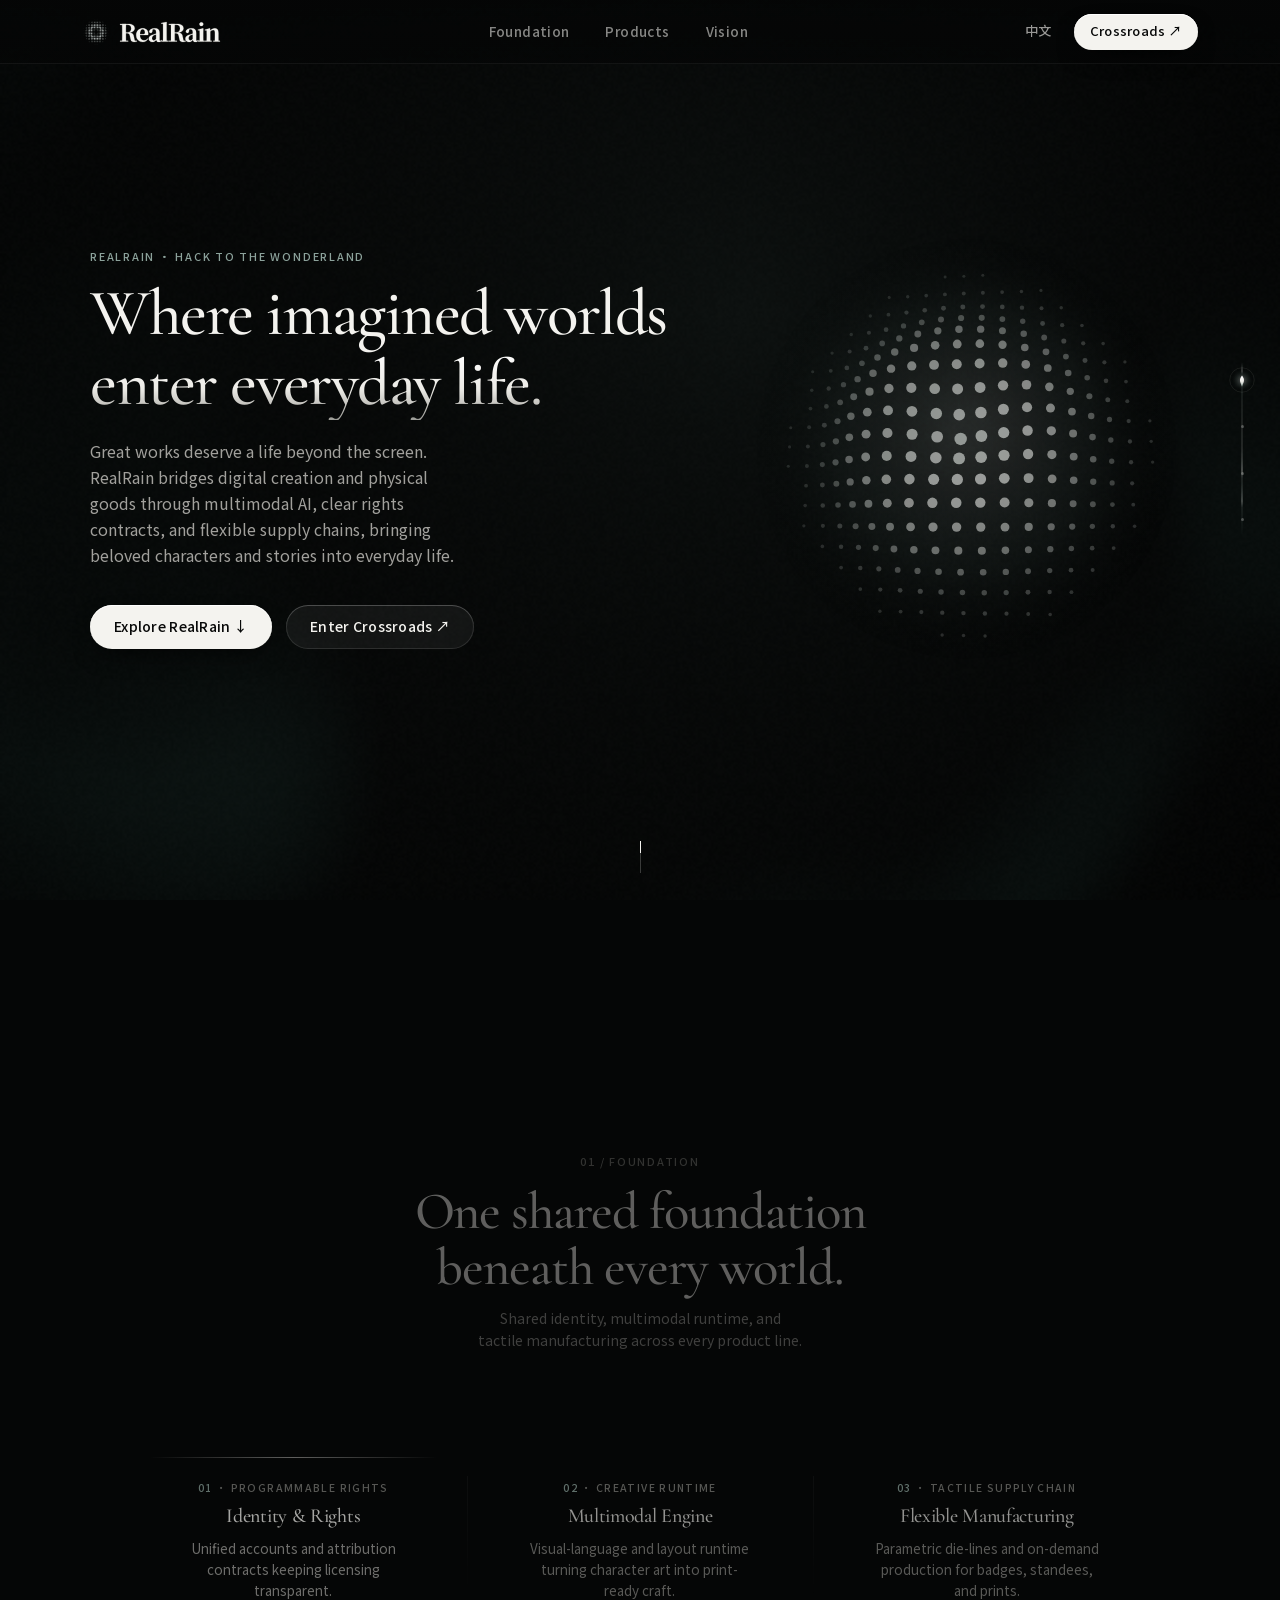
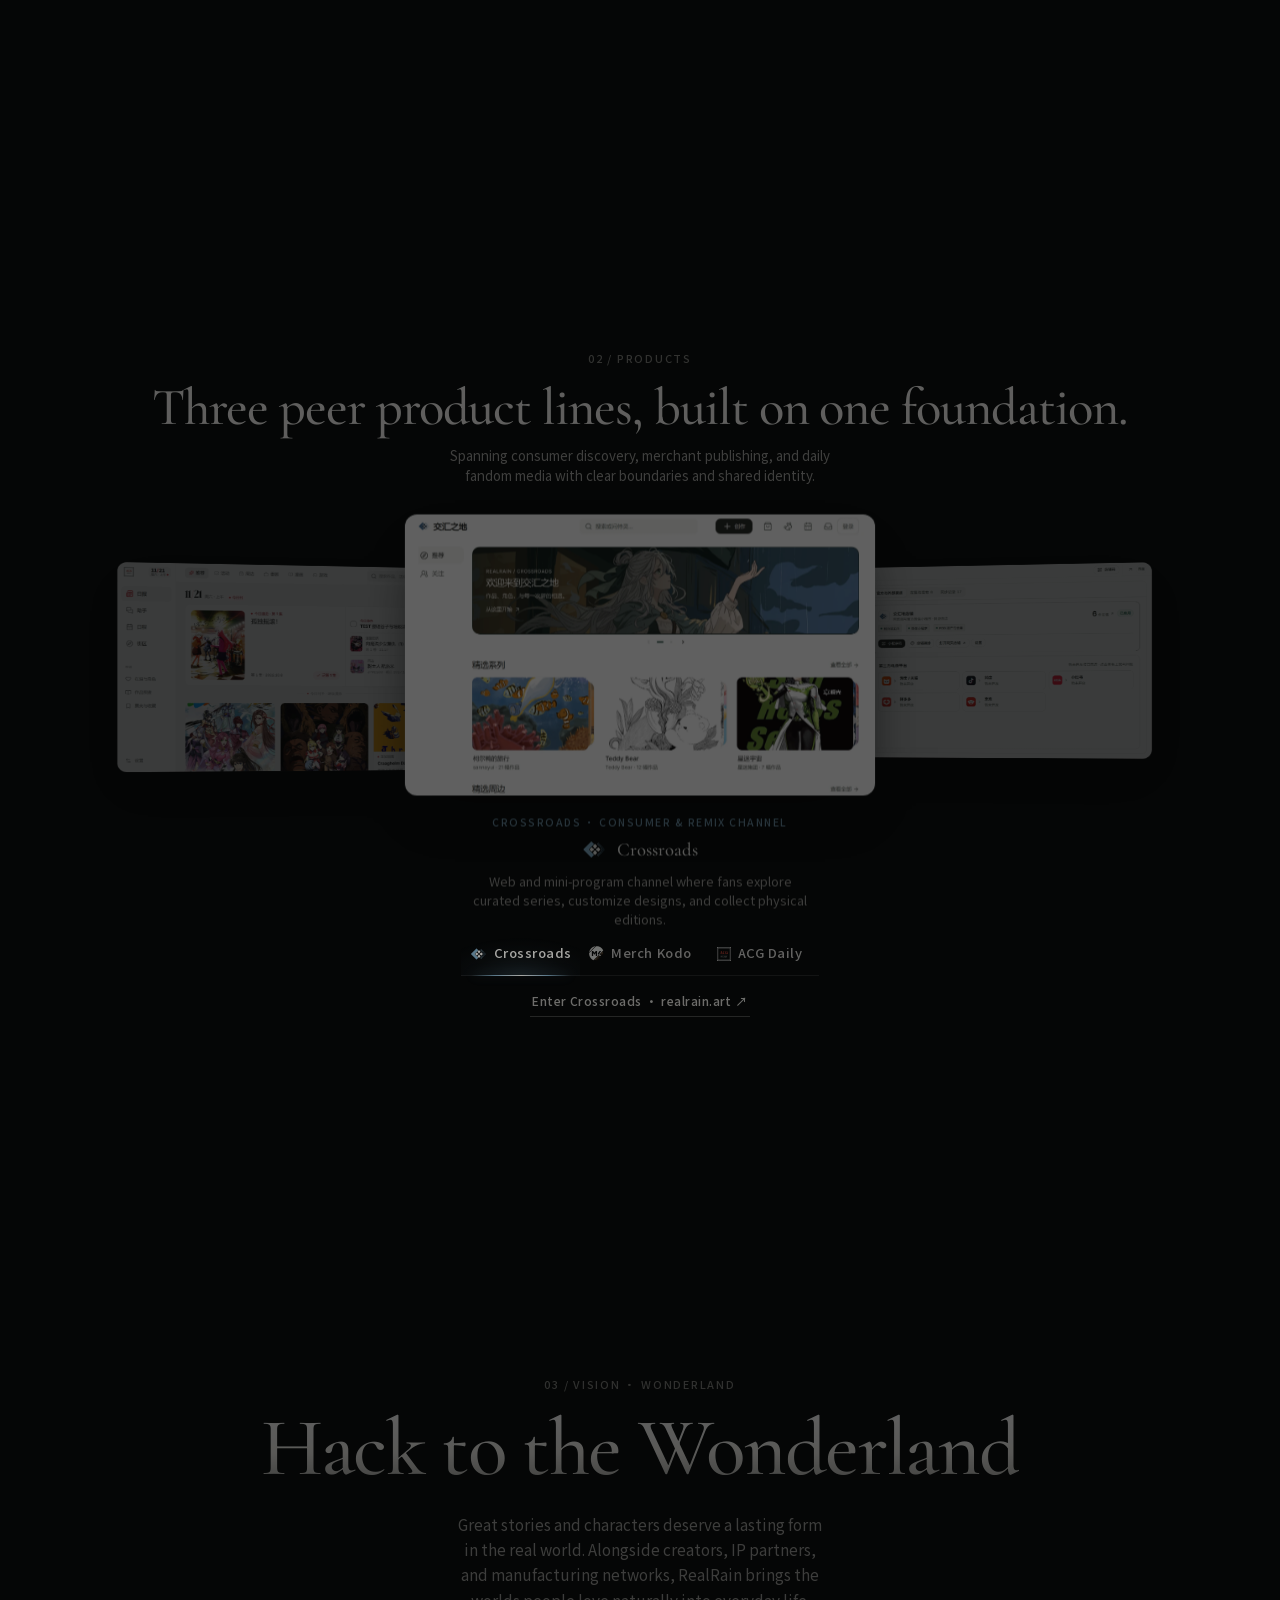
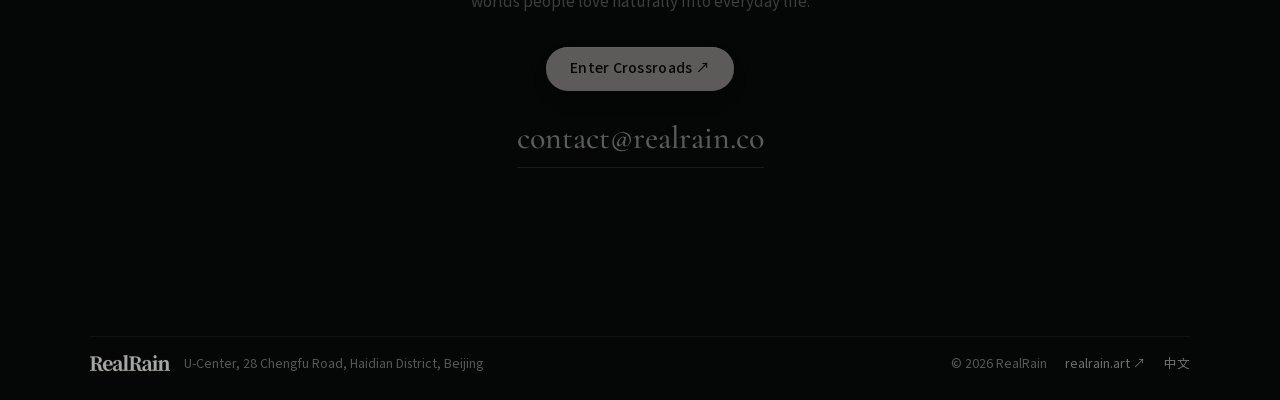
==== commit 0fea1dc4: "fix(brand): restore unmodified canonical 257-dot RealRain reverse logo at 28px" ====
--- a/index.html
+++ b/index.html
@@ -73,10 +73,10 @@
     }
   </script>
   <!--/email_off-->
-  <style id="rrInlineStyles">@font-face{font-family:Cormorant Garamond;src:url(assets/fonts/cormorant-garamond-500.woff2?v=20261119-13) format("woff2");font-weight:500;font-style:normal;font-display:swap}@font-face{font-family:"RealRain Serif SC";src:url(assets/fonts/noto-serif-sc-500.woff2?v=20261119-13) format("woff2");font-weight:500;font-style:normal;font-display:swap}@font-face{font-family:RealRain Sans SC;src:url(assets/fonts/noto-sans-sc-400.woff2?v=20261119-13) format("woff2");font-weight:400;font-style:normal;font-display:swap}@font-face{font-family:RealRain Sans SC;src:url(assets/fonts/noto-sans-sc-500.woff2?v=20261119-13) format("woff2");font-weight:500;font-style:normal;font-display:swap}:root{--bg-obsidian: #050606;--ink-ivory: #F4F3EF;--ink-muted: #A1A09C;--ink-subtle: #7E7E79;--accent-mineral: #8CA29B;--font-display: "RealRain Serif SC", "Cormorant Garamond", "Songti SC", "Noto Serif SC", Georgia, serif;--font-sans: "RealRain Sans SC", -apple-system, BlinkMacSystemFont, "PingFang SC", "HarmonyOS Sans SC", "MiSans", "Microsoft YaHei", sans-serif;--font-eyebrow: -apple-system, BlinkMacSystemFont, "Segoe UI", "RealRain Sans SC", sans-serif;--container: 1220px;--header-h: 64px}html[lang=en]{--font-display: "Cormorant Garamond", "RealRain Serif SC", Georgia, serif;--font-sans: -apple-system, BlinkMacSystemFont, "Segoe UI", Roboto, "RealRain Sans SC", sans-serif}*,*:before,*:after{box-sizing:border-box}html{scroll-snap-type:y mandatory;scroll-behavior:smooth;-webkit-text-size-adjust:100%;background:var(--bg-obsidian)}html.is-programmatic-scroll{scroll-snap-type:none!important;scroll-behavior:auto!important}body{margin:0;font-family:var(--font-sans);font-size:15px;font-weight:400;line-height:1.62;color:var(--ink-ivory);background:var(--bg-obsidian);overflow-x:clip;-webkit-font-smoothing:antialiased;-moz-osx-font-smoothing:grayscale;text-rendering:optimizeLegibility}img{display:block;max-width:100%;height:auto}a{color:inherit;text-decoration:none}button{font:inherit;color:inherit;background:none;border:0;padding:0;cursor:pointer}a,button,.triptych-panel,.orbital-card,.orbital-stage,.orb-canvas,.dot-stop{-webkit-tap-highlight-color:transparent}:focus-visible{outline:1.5px solid rgba(244,243,239,.68);outline-offset:3px;border-radius:4px}.triptych-panel:focus,.triptych-panel:focus-visible{outline:none}.eco-tab:focus:not(:focus-visible),.dot-stop:focus:not(:focus-visible){outline:none}.dot-stop:focus-visible,.eco-tab:focus-visible{outline:1.5px solid rgba(244,243,239,.68);outline-offset:2px;border-radius:6px}.skip-link{position:fixed;left:-9999px;top:12px;z-index:200;padding:10px 18px;border-radius:999px;background:var(--ink-ivory);color:#080909;font-weight:500}.skip-link:focus{left:16px}.gl-bg{position:fixed;inset:0;width:100vw;height:100vh;display:block;z-index:0;pointer-events:none}.container{position:relative;z-index:2;width:min(100%,var(--container));margin-inline:auto;padding-inline:clamp(24px,5vw,60px)}.site-header{position:fixed;top:0;left:0;right:0;z-index:90;height:var(--header-h);background:linear-gradient(180deg,#050606e6,#050606bd);border-bottom:1px solid rgba(255,255,255,.055)}.header-inner{width:min(100%,var(--container));height:100%;margin-inline:auto;padding-inline:clamp(20px,4.5vw,52px);display:flex;align-items:center;justify-content:space-between;gap:18px}.header-brand{display:inline-flex;align-items:center;gap:10px;flex-shrink:0;min-height:40px;color:var(--ink-ivory)}.brand-emblem{width:28px;height:28px;display:block;flex-shrink:0;color:var(--ink-ivory)}.brand-wordmark{width:100px;height:20px;display:block;flex-shrink:0;color:var(--ink-ivory);overflow:visible}.header-nav{display:flex;align-items:center;gap:clamp(20px,2.8vw,40px);font-size:13.5px;font-weight:500;letter-spacing:.03em}.header-nav a{opacity:.54;padding-block:6px;white-space:nowrap;transition:opacity .14s ease,color .14s ease}.header-nav a:hover,.header-nav a.is-current{opacity:1;color:var(--ink-ivory)}.header-actions{display:flex;align-items:center;gap:14px;flex-shrink:0}.header-lang{font-size:13px;font-weight:500;letter-spacing:.05em;opacity:.62;padding:6px 8px;white-space:nowrap;transition:opacity .14s ease}.header-lang:hover{opacity:1}.btn{display:inline-flex;align-items:center;justify-content:center;gap:8px;min-height:44px;padding:0 24px;border-radius:999px;font-size:14px;font-weight:500;letter-spacing:.02em;white-space:nowrap;transition:transform .15s cubic-bezier(.2,.9,.3,1),background-color .14s ease,box-shadow .15s ease}.btn:active{transform:scale(.985);transition-duration:.1s}.btn-header-cta{min-height:36px;padding:0 16px;font-size:13px}.btn-luminous{background:var(--ink-ivory);color:#080909;box-shadow:inset 0 1px #fff,0 10px 26px -10px #000000d9}.btn-glass{background:#ffffff0e;color:var(--ink-ivory);box-shadow:inset 0 1px #ffffff24,inset 0 0 0 1px #ffffff1c}@media(hover:hover){.btn-luminous:hover{background:#fff;box-shadow:inset 0 1px #fff,0 14px 30px -8px #000000eb}.btn-glass:hover{background:#ffffff17;box-shadow:inset 0 1px #ffffff38,inset 0 0 0 1px #fff3}}.btn-luminous:active{background:var(--ink-ivory);box-shadow:inset 0 1px #ffffffb8,0 4px 14px -8px #000000e0}.btn-glass:active{background:#ffffff13;box-shadow:inset 0 1px #ffffff1a,inset 0 0 0 1px #ffffff26}.nav-toggle{display:none;flex-direction:column;align-items:center;justify-content:center;gap:6px;width:40px;height:40px;border-radius:999px}.nav-toggle-line{display:block;width:20px;height:1.5px;background:currentColor;border-radius:2px}.chapter-dots{position:fixed;right:clamp(10px,2vw,24px);top:50%;transform:translateY(-50%);z-index:80;user-select:none;touch-action:none}.dots-track{position:relative;display:flex;flex-direction:column;justify-content:space-between;align-items:center;width:28px;height:clamp(144px,22dvh,184px);padding-block:10px;cursor:ns-resize}.rain-rail-canvas{position:absolute;inset:0;width:100%;height:100%;pointer-events:none}.dot-stop{position:relative;z-index:2;width:24px;height:24px;display:flex;align-items:center;justify-content:center;cursor:pointer}.dot-stop:after{content:"";width:3px;height:3px;border-radius:50%;background:#f4f3ef47;transition:transform .16s ease,opacity .16s ease,background-color .16s ease}.dot-stop:hover:after{background:var(--ink-ivory);transform:scale(1.4)}.dot-stop.is-active:after{opacity:0}.mobile-drawer{position:fixed;inset:0;z-index:120;background:#050606f5;color:var(--ink-ivory);overflow-y:auto;overscroll-behavior:contain;opacity:0;visibility:hidden;pointer-events:none;transform:translate3d(0,10px,0);transition:opacity .14s cubic-bezier(.4,0,1,1),transform .14s cubic-bezier(.4,0,1,1),visibility 0s linear .14s}.mobile-drawer[hidden]{display:none}.mobile-drawer.is-open{opacity:1;visibility:visible;pointer-events:auto;transform:none;transition:opacity .24s cubic-bezier(.22,1,.36,1),transform .24s cubic-bezier(.22,1,.36,1),visibility 0s}.mobile-drawer.is-closing{visibility:visible;pointer-events:none}.mobile-drawer-inner{min-height:100dvh;display:flex;flex-direction:column;justify-content:space-between;padding:20px 24px 36px}.mobile-drawer-head{display:flex;align-items:center;justify-content:space-between;padding-bottom:16px;border-bottom:1px solid rgba(255,255,255,.08)}.drawer-brand{display:inline-flex;align-items:center;gap:9px;color:var(--ink-ivory)}.drawer-wordmark{height:19px;width:95px;display:block;flex-shrink:0;color:var(--ink-ivory);overflow:visible}.mobile-drawer-close{display:inline-flex;align-items:center;justify-content:center;min-height:44px;min-width:44px;padding:0 20px;border-radius:999px;border:1px solid rgba(255,255,255,.14);font-size:13px;transition:transform .15s cubic-bezier(.2,.9,.3,1),background-color .14s ease,border-color .14s ease}@media(hover:hover){.mobile-drawer-close:hover{background:#ffffff12;border-color:#ffffff42}}.mobile-drawer-close:active{transform:scale(.985);transition-duration:.1s;background:#ffffff1a;border-color:#ffffff4d}.mobile-drawer-nav{display:flex;flex-direction:column;margin-block:24px}.mobile-drawer-nav a{display:flex;align-items:baseline;gap:16px;padding:15px 0;font-family:var(--font-display);font-size:1.55rem;font-weight:500;border-bottom:1px solid rgba(255,255,255,.07);color:#f4f3efad;transition:color .14s ease}.mobile-drawer-nav a.is-current{color:var(--ink-ivory)}.mobile-drawer-nav a.is-current .drawer-num{color:var(--accent-mineral)}@media(hover:hover){.mobile-drawer-nav a:hover{color:var(--ink-ivory)}}.mobile-drawer-nav a:active{color:var(--ink-ivory)}.drawer-num{font-family:var(--font-eyebrow);font-variant-numeric:tabular-nums;font-size:11px;letter-spacing:.14em;color:var(--ink-subtle)}.mobile-drawer-foot{display:flex;flex-direction:column;gap:16px}.drawer-cta{width:100%}.drawer-meta{display:flex;align-items:center;justify-content:space-between;font-size:14px;color:var(--ink-muted)}.act{position:relative;min-height:100svh;height:100dvh;scroll-snap-align:start;scroll-snap-stop:always;overflow:hidden;display:flex;flex-direction:column;justify-content:center;padding-top:calc(var(--header-h) + clamp(12px,2.2dvh,26px));padding-bottom:clamp(16px,2.8dvh,30px)}.act>.container{transition:opacity .28s cubic-bezier(.22,1,.36,1)}.js-ready .act:not(.is-active)>.container{opacity:.68}.act-header,.orbital-stage{transition:opacity .3s cubic-bezier(.22,1,.36,1),transform .34s cubic-bezier(.22,1,.36,1)}.js-ready .act:not(.is-active) .act-header{opacity:.56;transform:translate3d(0,8px,0)}.js-ready .act:not(.is-active) .orbital-stage,.js-ready .act:not(.is-active) .contact-center{opacity:.54;transform:translate3d(0,12px,0)}.eyebrow{margin:0 0 clamp(8px,1.4dvh,14px);font-family:var(--font-eyebrow);font-variant-numeric:tabular-nums;font-size:11px;font-weight:500;letter-spacing:.16em;text-transform:uppercase;color:var(--ink-subtle)}.act-header{margin-bottom:clamp(18px,3.2dvh,34px)}.act-header-compact{margin-bottom:clamp(16px,2.6dvh,28px)}.act-title{margin:0;font-family:var(--font-display);font-size:clamp(1.85rem,3.5vw,3.05rem);font-weight:500;line-height:1.18;letter-spacing:-.02em;color:var(--ink-ivory);text-wrap:balance}html[lang=en] .act-title{font-size:clamp(2.15rem,4.1vw,3.5rem);line-height:1.08}.act-lead{margin:clamp(8px,1.2dvh,12px) 0 0;max-width:58ch;font-size:clamp(13.5px,1.1vw,15.5px);line-height:1.58;color:var(--ink-muted);text-wrap:balance}.platinum-text{background:linear-gradient(180deg,#fff,#ecebe6 56%,#9c9c97);-webkit-background-clip:text;background-clip:text;color:transparent}.reveal-line>span{display:block}.reveal-line>span,.reveal-fade{transition:opacity .22s ease}.cover-act{padding-top:var(--header-h);padding-bottom:clamp(18px,3dvh,30px)}.cover-container{height:100%;display:flex;flex-direction:column;justify-content:space-between}.cover-grid{flex:1 1 auto;display:grid;grid-template-columns:minmax(0,1.15fr) minmax(0,.85fr);align-items:center;gap:clamp(20px,4vw,48px)}.cover-copy .eyebrow{color:var(--accent-mineral)}.cover-title{margin:0 0 clamp(14px,2.2dvh,24px);font-family:var(--font-display);font-size:clamp(2.45rem,5.1vw,4.45rem);font-weight:500;line-height:1.13;letter-spacing:-.022em;color:var(--ink-ivory)}html[lang=en] .cover-title{font-size:clamp(2.55rem,5.1vw,4.45rem);line-height:1.08}.cover-sub{margin:0 0 clamp(24px,4dvh,40px);font-size:clamp(15px,1.25vw,17.5px);color:var(--ink-muted);max-width:48ch;text-wrap:balance}.cover-actions{display:flex;flex-wrap:wrap;align-items:center;gap:14px}.cover-sculpture{position:relative;display:flex;align-items:center;justify-content:center;width:100%;height:clamp(280px,52dvh,490px)}.orb-canvas{width:100%;height:100%;display:block;touch-action:none;user-select:none;-webkit-user-select:none;cursor:grab}.orb-canvas:active{cursor:grabbing}.scroll-drop{align-self:center;display:flex;align-items:flex-end;justify-content:center;width:32px;height:40px}.scroll-drop-line{position:relative;width:1px;height:32px;background:#f4f3ef38;overflow:hidden}.scroll-drop-line:after{content:"";position:absolute;left:0;top:0;width:1px;height:12px;background:var(--ink-ivory);animation:dropBead 2.1s cubic-bezier(.4,0,.2,1) infinite}@keyframes dropBead{0%{transform:translate3d(0,-12px,0);opacity:0}25%{opacity:1}75%{opacity:.9}to{transform:translate3d(0,32px,0);opacity:0}}.orbital-stage{position:relative;width:100%;perspective:1600px;touch-action:pan-y;user-select:none;cursor:grab}.orbital-stage.is-dragging{cursor:grabbing}.orbital-ring{position:relative;width:100%;height:100%;transform-style:preserve-3d;pointer-events:none}.orbital-card{position:absolute;left:50%;top:50%;transform-origin:center center;pointer-events:auto}#platform.is-active .orbital-card{will-change:transform,opacity}.orbital-card:not(.is-center){cursor:pointer}.foundation-container{display:flex;flex-direction:column;align-items:center}.foundation-header{text-align:center;max-width:680px;margin:0 auto clamp(68px,12.5dvh,124px)}.foundation-header .act-lead{margin-inline:auto}.strata-canvas{position:absolute;inset:0;width:100%;height:100%;display:block;z-index:1;pointer-events:none}.triptych-rail{position:relative;width:min(100%,1040px);margin-inline:auto;height:1px;background:transparent;overflow:hidden}.triptych-beam{display:block;width:33.3333%;height:1px;background:linear-gradient(90deg,#f4f3ef00 8%,#f4f3ef8f,#8ca29b00 92%);transform:translate3d(calc(var(--active-what, 0) * 100%),0,0);transition:transform .28s cubic-bezier(.22,1,.36,1);will-change:transform}.triptych-deck{width:min(100%,1040px);margin-inline:auto;display:grid;grid-template-columns:repeat(3,minmax(0,1fr));align-items:start;gap:0}.triptych-panel{position:relative;padding:clamp(18px,2.4dvh,28px) clamp(16px,2vw,28px) clamp(8px,1.4dvh,16px);display:flex;flex-direction:column;align-items:center;text-align:center;justify-content:flex-start;gap:8px;background:transparent;border:0;box-shadow:none;cursor:default}.triptych-panel:not(:first-child):before{content:"";position:absolute;left:0;top:18px;bottom:8px;width:1px;background:linear-gradient(180deg,#ffffff0f,#fff0);pointer-events:none}.card-kicker{font-family:var(--font-eyebrow);font-variant-numeric:tabular-nums;font-size:10.5px;font-weight:500;letter-spacing:.13em;text-transform:uppercase;color:var(--ink-subtle)}.card-num{color:var(--accent-mineral)}.triptych-panel h3{margin:0;font-family:var(--font-display);font-size:clamp(1.2rem,1.56vw,1.44rem);font-weight:500;line-height:1.28;letter-spacing:-.015em;color:var(--ink-ivory);opacity:.88;transition:opacity .2s ease}@media(hover:hover){.triptych-panel:hover h3{opacity:1}}.triptych-panel.is-expanded h3{opacity:1}.card-brief-wrap{display:block}.card-brief{margin:0 auto;max-width:28ch;font-size:13.5px;line-height:1.56;color:var(--ink-muted);opacity:.8;transition:opacity .2s ease}@media(hover:hover){.triptych-panel:hover .card-brief{opacity:1}}.triptych-panel.is-expanded .card-brief{opacity:1}.stage-container{display:flex;flex-direction:column;align-items:center}.stage-header{text-align:center;margin-bottom:clamp(10px,1.8dvh,18px)}.stage-sub{margin:clamp(6px,1dvh,10px) auto 0;max-width:58ch;font-size:clamp(13px,1.05vw,14.5px);line-height:1.52;color:var(--ink-muted);text-wrap:balance}.orbital-stage-quad{height:clamp(290px,47dvh,430px)}.stage-plate{width:min(76vw,524px);height:100%;margin:0;display:flex;flex-direction:column;align-items:center;justify-content:space-between;gap:10px;background:none;border:0;box-shadow:none;overflow:visible}#platform{--stage-glow: #84B0CA;--stage-glow-rgb: 132, 176, 202}.plate-art{position:relative;width:100%;flex:1 1 auto;min-height:0;display:flex;align-items:center;justify-content:center}.plate-art:before{content:"";position:absolute;inset:6% 10%;border-radius:50%;background:radial-gradient(closest-side,rgba(140,162,155,.09),transparent 76%);pointer-events:none}[data-ring-card="0"] .plate-art:before{background:radial-gradient(closest-side,rgba(132,176,202,.14),transparent 76%)}[data-ring-card="1"] .plate-art:before{background:radial-gradient(closest-side,rgba(204,166,123,.15),transparent 76%)}[data-ring-card="2"] .plate-art:before{background:radial-gradient(closest-side,rgba(229,77,62,.14),transparent 76%)}.plate-art .main-art{position:relative;z-index:1;max-width:96%;max-height:95%;width:auto;height:auto;object-fit:contain;border-radius:12px;box-shadow:0 26px 54px -18px #000000eb,0 0 0 1px #ffffff1a;pointer-events:none;transition:box-shadow .18s ease}.orbital-card:not(.is-center):hover .main-art{box-shadow:0 26px 54px -18px #000000eb,0 0 0 1px #f4f3ef57}.plate-meta{text-align:center;max-width:44ch;padding-inline:8px;transition:opacity .18s ease}.plate-kicker{display:block;margin-bottom:4px;font-family:var(--font-eyebrow);font-size:10.5px;font-weight:500;letter-spacing:.14em;text-transform:uppercase;color:var(--accent-mineral)}[data-ring-card="0"] .plate-kicker{color:#84b0ca}[data-ring-card="1"] .plate-kicker{color:#cca67b}[data-ring-card="2"] .plate-kicker{color:#e54d3e}.plate-title-row{display:inline-flex;align-items:center;justify-content:center;gap:9px}.plate-logo{display:block;flex-shrink:0}.plate-logo--crossroads{width:26px;height:26px}.plate-logo--merchkodo{width:24px;height:24px}.plate-logo--acgdaily{width:22px;height:22px}.plate-meta h3{margin:0;font-family:var(--font-display);font-size:clamp(1.12rem,1.45vw,1.32rem);font-weight:500;color:var(--ink-ivory)}.plate-meta p{margin:4px 0 0;font-size:12.8px;line-height:1.5;color:var(--ink-muted)}.stage-foot{margin-top:clamp(10px,1.8dvh,18px);display:flex;flex-direction:column;align-items:center;gap:12px}.eco-bar{position:relative;display:grid;grid-template-columns:repeat(3,minmax(0,1fr));align-items:center;width:min(100%,432px);padding:0;background:transparent;border:0;border-bottom:1px solid rgba(255,255,255,.09);border-radius:0}.eco-thumb{position:absolute;top:0;bottom:-1px;left:0;width:33.3333%;background:radial-gradient(ellipse 76% 95% at 50% 100%,rgba(var(--stage-glow-rgb, 132, 176, 202),.18),rgba(var(--stage-glow-rgb, 132, 176, 202),.05) 54%,#05060600);transform:translate3d(calc(var(--stage-idx, 0) * 100%),0,0);transition:transform .3s cubic-bezier(.22,1,.36,1),background .24s ease;pointer-events:none;z-index:0}.eco-thumb:after{content:"";position:absolute;left:8%;right:8%;bottom:0;height:1.5px;background:linear-gradient(90deg,rgba(244,243,239,0) 0%,var(--stage-glow, #84B0CA) 24%,#F4F3EF 50%,var(--stage-glow, #84B0CA) 76%,rgba(132,176,202,0) 100%);box-shadow:0 0 12px rgba(var(--stage-glow-rgb, 132, 176, 202),.48);transition:background .24s ease,box-shadow .24s ease}.eco-tab{position:relative;z-index:1;display:inline-flex;align-items:center;justify-content:center;gap:6px;padding:9px 8px 11px;border-radius:0;font-family:var(--font-eyebrow);font-size:13px;font-weight:500;letter-spacing:.04em;color:#f4f3ef94;white-space:nowrap;transition:color .18s ease}.eco-tab-logo{display:block;flex-shrink:0;opacity:.68;transition:opacity .18s ease}.eco-tab-logo--crossroads{width:18px;height:18px}.eco-tab-logo--merchkodo{width:17px;height:17px}.eco-tab-logo--acgdaily{width:16px;height:16px}.eco-tab.is-active .eco-tab-logo{opacity:1}@media(hover:hover){.eco-tab:hover{color:#f4f3efcc}}.eco-tab:focus-visible{color:#f4f3efcc}.eco-tab.is-active,.eco-tab.is-active:focus-visible{color:var(--ink-ivory)}@media(hover:hover){.eco-tab.is-active:hover{color:var(--ink-ivory)}}.stage-link{font-family:var(--font-eyebrow);font-size:12px;font-weight:500;letter-spacing:.04em;color:var(--ink-muted);padding:4px 2px;border-bottom:1px solid rgba(244,243,239,.2);transition:color .14s ease,border-color .14s ease}.stage-link:hover{color:var(--ink-ivory);border-color:var(--ink-ivory)}.contact-act{justify-content:space-between;padding-bottom:clamp(16px,3dvh,30px)}.contact-container{flex:1 1 auto;height:100%;display:flex;flex-direction:column;justify-content:space-between}.contact-center{text-align:center;max-width:820px;margin-inline:auto;transform-style:preserve-3d;transition:opacity .3s cubic-bezier(.22,1,.36,1),transform .34s cubic-bezier(.22,1,.36,1)}.slogan-monolith{margin:0 0 clamp(14px,2.4dvh,22px);font-family:Cormorant Garamond,"RealRain Serif SC",Georgia,serif;font-size:clamp(2.5rem,6.4vw,5.2rem);font-weight:500;line-height:1.04;letter-spacing:-.02em}.vision-lead{margin:0 auto clamp(22px,3.6dvh,34px);max-width:54ch;font-size:clamp(14.5px,1.2vw,16.5px);line-height:1.65;color:var(--ink-muted);text-wrap:balance}.contact-actions{display:flex;flex-direction:column;align-items:center;gap:clamp(14px,2.4dvh,22px)}.contact-mail{display:inline-block;font-family:Cormorant Garamond,"RealRain Serif SC",Georgia,serif;font-size:clamp(1.35rem,2.5vw,2rem);font-weight:500;color:var(--ink-ivory);border-bottom:1px solid rgba(255,255,255,.24);padding-bottom:3px;word-break:break-word;transition:color .14s ease,border-color .14s ease,transform .16s cubic-bezier(.2,.9,.3,1)}.contact-mail:hover{color:#fff;border-color:#fff}.colophon{padding-top:16px;border-top:1px solid rgba(255,255,255,.08);display:flex;flex-wrap:wrap;align-items:center;justify-content:space-between;gap:10px 24px;font-size:12.5px;color:var(--ink-subtle)}.colophon-left{display:flex;flex-wrap:wrap;align-items:center;gap:8px 14px}.colophon-wordmark{width:80px;height:16px;display:block;flex-shrink:0;color:var(--ink-ivory);overflow:visible}.colophon-sep{padding-left:12px;border-left:1px solid rgba(255,255,255,.16);color:var(--ink-muted)}.colophon-right{display:flex;flex-wrap:wrap;align-items:center;gap:10px 18px}.colophon-right a{color:var(--ink-muted);transition:color .14s ease}.colophon-right a:hover{color:var(--ink-ivory)}@media(prefers-reduced-motion:reduce){html{scroll-behavior:auto}*,*:before,*:after{animation:none!important;transition:none!important}}@media(max-width:960px){.header-nav,.btn-header-cta{display:none}.nav-toggle{display:inline-flex}.cover-grid{grid-template-columns:minmax(0,1fr);align-content:center;gap:clamp(14px,2.5dvh,24px)}.cover-sculpture{order:-1;width:100%;height:auto;justify-content:center}.cover-sculpture .orb-canvas{width:min(56vw,240px);height:min(56vw,240px);margin-inline:auto}.triptych-rail{display:none}.foundation-header{align-items:center;text-align:center;margin-bottom:clamp(44px,7.5dvh,68px)}.triptych-deck{display:flex;flex-direction:column;align-items:center;overflow:visible;gap:0;margin:0 auto;width:100%;border-bottom:0}.triptych-panel{flex:none;width:min(100%,350px);padding:11px 0;border:0;border-top:1px solid rgba(255,255,255,.08);align-items:center;text-align:center;gap:3px;outline:none}.triptych-panel:not(:first-child):before{display:none}.triptych-panel .card-num,.triptych-panel .card-kicker{color:var(--accent-mineral)}.triptych-panel h3,.card-brief{opacity:1;text-align:center}.card-brief-wrap{display:block;opacity:1}.orbital-stage-quad{height:clamp(240px,40dvh,330px)}.stage-plate{width:min(82vw,430px);gap:8px}}@media(max-width:640px){:root{--header-h: 56px}.container,.header-inner{padding-inline:20px}.header-brand{gap:9px}.brand-emblem{width:24px;height:24px}.brand-wordmark{width:90px;height:18px}.chapter-dots{right:3px;pointer-events:none;opacity:.68}.dots-track{width:12px;height:96px;padding-block:4px}.dot-stop{width:12px;height:18px}.cover-grid{gap:clamp(16px,3dvh,26px)}.cover-title{font-size:clamp(2.05rem,8.6vw,2.75rem);margin-bottom:12px}html[lang=en] .cover-title{font-size:clamp(2.12rem,8.8vw,2.85rem)}.act-title{font-size:clamp(1.48rem,6vw,1.92rem)}html[lang=en] .act-title{font-size:clamp(1.36rem,5.5vw,1.78rem);line-height:1.12}.cover-sub{font-size:14px;line-height:1.58;margin-bottom:20px}.cover-actions{display:grid;grid-template-columns:repeat(2,minmax(0,1fr));gap:10px;width:100%}.cover-actions .btn{width:100%;min-height:44px;padding:0 12px;font-size:13.5px}.act-lead,.stage-sub{font-size:13.5px;line-height:1.5;margin-top:7px;max-width:none}.cover-sculpture{height:auto}.cover-sculpture .orb-canvas{width:min(58vw,224px);height:min(58vw,224px)}.act-header,.act-header-compact,.stage-header{margin-bottom:clamp(14px,2.2dvh,20px)}.foundation-header{margin-bottom:clamp(44px,8dvh,68px)}.triptych-deck{margin-bottom:0}.triptych-panel{width:min(100%,336px);padding:10px 0;gap:2px}.triptych-panel h3{font-size:1.08rem}.card-brief{font-size:12.5px;line-height:1.44}.orbital-stage{width:100vw;max-width:none}.orbital-stage-quad{height:clamp(228px,36dvh,292px)}.stage-plate{width:min(74vw,294px)}.plate-meta{padding-inline:2px}.plate-title-row{gap:7px}.plate-logo--crossroads{width:21px;height:21px}.plate-logo--merchkodo{width:20px;height:20px}.plate-logo--acgdaily{width:18.5px;height:18.5px}.plate-meta h3{font-size:1.14rem}.plate-meta p{font-size:12.8px;line-height:1.46}.stage-foot{margin-top:clamp(10px,1.8dvh,16px);gap:10px}.eco-bar{width:min(100%,352px);padding:0}.eco-thumb{top:0;bottom:-1px;left:0;width:33.3333%;transition:transform .32s cubic-bezier(.22,1,.36,1),background .24s ease}.eco-tab{gap:5px;padding:8px 4px 10px;font-size:12.2px}.eco-tab-logo--crossroads{width:15.5px;height:15.5px}.eco-tab-logo--merchkodo{width:14.5px;height:14.5px}.eco-tab-logo--acgdaily{width:13px;height:13px}.stage-link{font-size:11.8px}.contact-center{text-align:center}.slogan-monolith{font-size:clamp(2.15rem,9.2vw,3.05rem);margin-bottom:12px}.vision-lead{font-size:14px;line-height:1.58;margin-bottom:20px}.contact-mail{font-size:clamp(1.32rem,5.8vw,1.9rem)}.colophon{flex-direction:column;align-items:flex-start;text-align:left;gap:8px;padding-top:14px;font-size:11.8px}.colophon-left{gap:6px 12px}.colophon-sep{border-left:0;padding-left:0}.colophon-right{gap:8px 16px}}@media(max-width:359px){.container,.header-inner{padding-inline:16px}.cover-actions{gap:8px}.cover-actions .btn{min-height:38px;padding:0 8px;font-size:11.8px}.eco-tab{font-size:11.2px;padding:7px 2px 9px}}@media(max-width:640px)and (max-height:700px){.act{padding-top:calc(var(--header-h) + 6px);padding-bottom:10px}.eyebrow{margin-bottom:4px}.act-header,.act-header-compact,.stage-header{margin-bottom:8px}.foundation-header{margin-bottom:24px}.cover-grid{gap:10px}.cover-title{font-size:clamp(1.78rem,7.8vw,2.35rem);margin-bottom:8px}html[lang=en] .cover-title{font-size:clamp(1.85rem,8vw,2.45rem)}.cover-sub{font-size:12.2px;line-height:1.42;margin-bottom:12px}.cover-actions .btn{min-height:36px;padding:0 10px;font-size:12px}.scroll-drop{display:none}.act-title,html[lang=en] .act-title{font-size:clamp(1.16rem,4.9vw,1.55rem);line-height:1.14}.act-lead,.stage-sub{font-size:11.6px;line-height:1.35;margin-top:4px}.triptych-deck{margin-bottom:0}.triptych-panel{padding:7px 0;gap:2px}.triptych-panel h3{font-size:.98rem}.card-brief{font-size:11.2px;line-height:1.32}.orbital-stage-quad{height:176px}.plate-meta h3{font-size:1.02rem}.stage-foot{margin-top:6px;gap:6px}.eco-tab{font-size:11px;padding:5px 4px 7px}.slogan-monolith{font-size:clamp(2.1rem,8.8vw,3rem);margin-bottom:10px}.vision-lead{font-size:12px;line-height:1.42;margin-bottom:14px}.contact-mail{font-size:clamp(1.2rem,5.4vw,1.7rem)}.plate-meta p{font-size:11px;line-height:1.32}.colophon{padding-top:10px;gap:5px;font-size:11px}.cover-sculpture{height:auto}.cover-sculpture .orb-canvas{width:min(40vw,128px);height:min(40vw,128px)}}@media(max-height:600px){html{scroll-snap-type:y proximity}.act{height:auto;min-height:100svh;overflow:visible;padding-top:calc(var(--header-h) + 28px);padding-bottom:36px}}</style>
-  <script type="module" id="rrInlineScript">(function(){"use strict";document.documentElement.classList.add("js-ready");function Pe(){var a=document.getElementById("glCanvas");if(!a)return;var r=window.matchMedia("(prefers-reduced-motion: reduce)").matches,i={scroll:0,scrollTarget:0,mx:.5,my:.5,mxTarget:.5,myTarget:.5,rx:.5,ry:.5,rippleT:-10},v=performance.now();function A(){v=performance.now()}window.addEventListener("pointermove",function(E){i.mxTarget=E.clientX/Math.max(1,window.innerWidth),i.myTarget=1-E.clientY/Math.max(1,window.innerHeight),A()},{passive:!0}),window.addEventListener("pointerdown",function(E){i.rx=E.clientX/Math.max(1,window.innerWidth),i.ry=1-E.clientY/Math.max(1,window.innerHeight),i.rippleT=performance.now()*.001,A()},{passive:!0});function U(){var E=Math.max(1,document.documentElement.scrollHeight-window.innerHeight);i.scrollTarget=Math.max(0,Math.min(1,window.scrollY/E)),A()}window.addEventListener("scroll",U,{passive:!0}),U();var n=a.getContext("webgl",{alpha:!1,antialias:!1,depth:!1,stencil:!1})||a.getContext("experimental-webgl",{alpha:!1,antialias:!1,depth:!1,stencil:!1});if(n){let E=function(O,P){var W=n.createShader(O);return n.shaderSource(W,P),n.compileShader(W),n.getShaderParameter(W,n.COMPILE_STATUS)?W:(n.deleteShader(W),null)};var L=["attribute vec2 aPos;","void main() { gl_Position = vec4(aPos, 0.0, 1.0); }"].join(`
-`),h=["precision mediump float;","uniform vec2 uRes;","uniform float uTime;","uniform vec2 uMouse;","uniform float uScroll;","uniform vec2 uRipple;","uniform float uRippleAge;","","float hash(vec2 p) {","  p = fract(p * vec2(123.34, 456.21));","  p += dot(p, p + 45.32);","  return fract(p.x * p.y);","}","","float noise(vec2 p) {","  vec2 i = floor(p);","  vec2 f = fract(p);","  vec2 u = f * f * (3.0 - 2.0 * f);","  return mix(","    mix(hash(i + vec2(0.0, 0.0)), hash(i + vec2(1.0, 0.0)), u.x),","    mix(hash(i + vec2(0.0, 1.0)), hash(i + vec2(1.0, 1.0)), u.x),","    u.y","  );","}","","float fbm(vec2 p) {","  float v = 0.0;","  float a = 0.56;","  mat2 rot = mat2(0.8, 0.6, -0.6, 0.8);","  for (int i = 0; i < 2; i++) {","    v += a * noise(p);","    p = rot * p * 2.04;","    a *= 0.44;","  }","  return v;","}","","void main() {","  vec2 uv = gl_FragCoord.xy / uRes;","  float aspect = uRes.x / max(1.0, uRes.y);","  float portrait = clamp(1.0 - aspect, 0.0, 0.55);","  vec2 scale = vec2(max(aspect, 0.72), max(1.0, 1.0 + portrait * 0.18));","  vec2 p = (uv - 0.5) * scale;","","  vec2 m = (uMouse - 0.5) * scale;","  float md = length(p - m);","  p += normalize(p - m + 0.001) * exp(-md * 2.4) * 0.05;","","  float t = uTime * 0.14;","  vec2 q = vec2(fbm(p * 1.4 + t + uScroll * 1.1), fbm(p * 1.4 + vec2(4.2, 1.7) - t * 0.8));","  float f = fbm(p * 1.9 + q * 1.65 + vec2(uScroll * 0.8, -uScroll * 0.5));","","  float ribbon = smoothstep(0.38, 0.74, f);","  float filament = pow(smoothstep(0.52, 0.84, f), 2.1);","","  vec2 rp = (uv - uRipple) * scale;","  float rd = length(rp);","  float wave = 0.0;","  if (uRippleAge >= 0.0 && uRippleAge < 2.2) {","    float radius = uRippleAge * 0.55;","    wave = exp(-abs(rd - radius) * 28.0) * exp(-uRippleAge * 1.4) * 0.30;","  }","","  vec3 baseObsidian = vec3(0.018, 0.021, 0.020);","  vec3 mineralStone = vec3(0.055, 0.098, 0.090);","  vec3 silverMist = vec3(0.27, 0.35, 0.335);","","  vec3 col = mix(baseObsidian, mineralStone, ribbon * 0.92);","  col += silverMist * (filament * 0.25 + wave);","  col += vec3(0.15, 0.21, 0.195) * exp(-md * 2.8) * 0.22;","  col *= 1.0 - smoothstep(0.34, 1.08 + portrait * 0.22, length(p * vec2(mix(0.78, 0.68, portrait), 0.95))) * mix(0.62, 0.44, portrait);","  col += (hash(gl_FragCoord.xy) - 0.5) * 0.012;","","  gl_FragColor = vec4(col, 1.0);","}"].join(`
-`),w=E(n.VERTEX_SHADER,L),m=E(n.FRAGMENT_SHADER,h),u=w&&m?n.createProgram():null;if(u&&(n.attachShader(u,w),n.attachShader(u,m),n.linkProgram(u)),u&&n.getProgramParameter(u,n.LINK_STATUS)){n.useProgram(u);var x=n.createBuffer();n.bindBuffer(n.ARRAY_BUFFER,x),n.bufferData(n.ARRAY_BUFFER,new Float32Array([-1,-1,1,-1,-1,1,1,1]),n.STATIC_DRAW);var C=n.getAttribLocation(u,"aPos");n.enableVertexAttribArray(C),n.vertexAttribPointer(C,2,n.FLOAT,!1,0,0);var I=n.getUniformLocation(u,"uRes"),k=n.getUniformLocation(u,"uTime"),l=n.getUniformLocation(u,"uMouse"),d=n.getUniformLocation(u,"uScroll"),c=n.getUniformLocation(u,"uRipple"),y=n.getUniformLocation(u,"uRippleAge"),q=function(){var O=Math.min(.45,640/Math.max(1,window.innerWidth));a.width=Math.max(1,Math.round(window.innerWidth*O)),a.height=Math.max(1,Math.round(window.innerHeight*O)),n.viewport(0,0,a.width,a.height),A()};window.addEventListener("resize",q,{passive:!0}),q();var N=performance.now(),B=0,j=0,Z=function(O){if(j=0,!document.hidden){var P=typeof O=="number"?O:performance.now(),W=P*.001,X=i.rippleT>0?W-i.rippleT:-1,F=X>=0&&X<2.2,K=P-v>650&&!F;if(!r&&K&&P-B<32){j=requestAnimationFrame(Z);return}if(B=P,!r&&P-v>1200){var Q=W*.24;i.mxTarget=.5+Math.sin(Q)*.18,i.myTarget=.52+Math.cos(Q*.78)*.14}i.scroll+=(i.scrollTarget-i.scroll)*.14,i.mx+=(i.mxTarget-i.mx)*.14,i.my+=(i.myTarget-i.my)*.14,n.uniform2f(I,a.width,a.height),n.uniform1f(k,r?1.5:(P-N)*.001),n.uniform2f(l,i.mx,i.my),n.uniform1f(d,i.scroll),n.uniform2f(c,i.rx,i.ry),n.uniform1f(y,X),n.drawArrays(n.TRIANGLE_STRIP,0,4),r||(j=requestAnimationFrame(Z))}};document.addEventListener("visibilitychange",function(){!document.hidden&&!r&&!j&&(B=0,j=requestAnimationFrame(Z))}),Z(N);return}}var V=a.getContext("2d");if(!V)return;function Y(){a.width=window.innerWidth,a.height=window.innerHeight}window.addEventListener("resize",Y,{passive:!0}),Y();function D(){var E=a.width,O=a.height;V.fillStyle="#050606",V.fillRect(0,0,E,O);var P=V.createRadialGradient(E*i.mxTarget,O*(1-i.myTarget),20,E*.5,O*.5,Math.max(E,O)*.75);P.addColorStop(0,"rgba(140, 162, 155, 0.17)"),P.addColorStop(.55,"rgba(38, 56, 52, 0.075)"),P.addColorStop(1,"rgba(5, 6, 6, 0)"),V.fillStyle=P,V.fillRect(0,0,E,O),r||requestAnimationFrame(D)}D()}function Fe(){var a=document.getElementById("orbCanvas");if(!a)return;var r=a.getContext("2d");if(!r)return;for(var i=window.matchMedia("(prefers-reduced-motion: reduce)").matches,v=[],A=[],U=0;U<19;U++)for(var n=0;n<19;n++){var L=(n-9)/9,h=(U-9)/9,w=Math.sqrt(L*L+h*h);w<=1.02&&(v.push({nx:L,ny:h,dist:w,baseR:Math.max(.18,1-w*.72)}),A.push({sx:0,sy:0,r:1,z:0,lit:0,alpha:.5}))}var m=.14,u=-.18,x=.14,C=-.18,I=0,k=0,l=0,d=0,c=0,y=!1,q=null,N=!1,B=0,j=0,Z=0,V=0,Y=0,D=performance.now(),E=0,O=0;function P(){var M=a.getBoundingClientRect();V=M.left+M.width*.5,Y=M.top+M.height*.5}a.addEventListener("touchmove",function(M){y&&M.preventDefault()},{passive:!1}),a.addEventListener("pointerdown",function(M){y=!0,q=M.pointerId,B=M.clientX,j=M.clientY,l=0,d=0,c=1,Z=performance.now(),D=Z;try{a.setPointerCapture(M.pointerId)}catch{}J&&!document.hidden&&!i&&!G&&(E=0,G=requestAnimationFrame(te))}),window.addEventListener("pointermove",function(M){if(y&&M.pointerId===q){var b=M.clientX-B,T=M.clientY-j,_=M.pointerType==="touch"?.0115:.0085;C+=b*_,x=Math.max(-1.22,Math.min(1.22,x-T*_)),d=d*.42+b*_*.58,l=l*.42+-T*_*.58,B=M.clientX,j=M.clientY,Z=performance.now(),D=Z}else if(!y&&J&&M.pointerType!=="touch"){!V&&!Y&&P();var H=Math.max(260,window.innerWidth*.52),e=Math.max(220,window.innerHeight*.48);I=Math.max(-1,Math.min(1,(M.clientX-V)/H)),k=Math.max(-1,Math.min(1,(M.clientY-Y)/e)),N=!0,C=I*.68,x=-k*.56,l*=.2,d*=.2,D=performance.now()}},{passive:!0});function W(M){y&&(M&&q!==null&&M.pointerId!==q||(y=!1,q=null,performance.now()-Z>80&&(l=0,d=0)))}window.addEventListener("pointerup",W),window.addEventListener("pointercancel",W);var X=0,F=0,K=1;function Q(){K=Math.min(window.devicePixelRatio||1,1.5),X=a.clientWidth||320,F=a.clientHeight||320,a.width=Math.round(X*K),a.height=Math.round(F*K),r.setTransform(K,0,0,K,0,0),P(),D=performance.now()}window.addEventListener("resize",Q,{passive:!0}),window.addEventListener("scroll",P,{passive:!0}),Q();var J=!0,G=0,ae=document.getElementById("top");ae&&typeof IntersectionObserver=="function"&&new IntersectionObserver(function(M){J=M[0].isIntersecting,J&&!document.hidden&&!i&&!G&&(E=0,G=requestAnimationFrame(te))},{threshold:.05}).observe(ae),document.addEventListener("visibilitychange",function(){J&&!document.hidden&&!i&&!G&&(E=0,G=requestAnimationFrame(te))});function te(M){if(G=0,!(!J||document.hidden)){var b=typeof M=="number"?M:performance.now(),T=!y&&Math.abs(l)<5e-4&&Math.abs(d)<5e-4&&Math.abs(x-m)<.002&&Math.abs(C-u)<.002&&c<.01;if(!i&&T&&b-D>800&&b-E<32){G=requestAnimationFrame(te);return}E=b;var _=!!O,H=_?Math.min(2.5,Math.max(.25,(b-O)/16.667)):1;O=b,r.clearRect(0,0,X,F);var e=!i&&!N&&!y&&Math.abs(l)<.0018&&Math.abs(d)<.0018&&b-Z>600;if(!y){C+=d*H,x=Math.max(-1.22,Math.min(1.22,x+l*H)),e&&_&&(C+=Math.sin(b*85e-5)*.0018*H,x=Math.max(-1.22,Math.min(1.22,x+Math.cos(b*65e-5)*.0011*H)));var t=Math.pow(.94,H);d*=t,l*=t}var o=y?.58:1-Math.pow(1-.18,H);m+=(x-m)*o,u+=(C-u)*o,c*=Math.pow(.92,H),a.__rotX=m,a.__rotY=u;var s=i?0:b*.0018,p=Math.min(X,F)*(X<=260?.43:.38),f=X*.5,R=F*.5,S=N?I:i?-.34:Math.sin(s*.42)*.48,g=N?k:i?-.38:-.26+Math.cos(s*.34)*.24,z=Math.cos(u),ie=Math.sin(u),$=Math.cos(m),ge=Math.sin(m),ce=r.createRadialGradient(f+S*p*.26,R+g*p*.26,p*.1,f,R,p*1.25);ce.addColorStop(0,"rgba(224, 232, 229, 0.135)"),ce.addColorStop(.58,"rgba(122, 152, 145, 0.068)"),ce.addColorStop(1,"rgba(0, 0, 0, 0)"),r.fillStyle=ce,r.beginPath(),r.arc(f,R,p*1.25,0,Math.PI*2),r.fill();for(var oe=0;oe<v.length;oe++){var ee=v[oe],we=Math.sin(ee.dist*6.4-s)*.12+Math.sin(ee.dist*10-s*1.8)*c*.18,re=Math.sqrt(Math.max(0,1-ee.dist*ee.dist*.65))*.42+we,Me=ee.nx*z+re*ie,fe=-ee.nx*ie+re*z,he=ee.ny*$-fe*ge,le=ee.ny*ge+fe*$,se=2.6/(2.6-le),ve=Math.max(0,(Me*S+he*g)*.28),ue=A[oe];ue.sx=f+Me*p*se,ue.sy=R+he*p*se,ue.r=Math.max(.7,ee.baseR*(p*.032)*se),ue.z=le,ue.lit=ve,ue.alpha=Math.min(.96,Math.max(.16,(.45+le*.55)*ee.baseR+c*.2+ve*.28))}A.sort(function(Le,pe){return Le.z-pe.z});for(var be=0;be<A.length;be++){var de=A[be],ne=Math.max(0,Math.min(1,de.z+.4+de.lit*.7)),me=Math.round(136+ne*106),Ae=Math.round(151+ne*92),Te=Math.round(147+ne*92);r.fillStyle="rgba("+me+","+Ae+","+Te+","+de.alpha.toFixed(3)+")",r.beginPath(),r.arc(de.sx,de.sy,de.r,0,Math.PI*2),r.fill()}J&&!document.hidden&&!i&&(G=requestAnimationFrame(te))}}te(performance.now())}function ke(){var a=document.getElementById("whatTriptych");if(!a)return;var r=Array.prototype.slice.call(a.querySelectorAll("[data-what-card]")),i=document.getElementById("whatBeam"),v=document.getElementById("strataCanvas");if(!r.length)return;var A=0,U=performance.now();function n(b){A=b,U=performance.now();for(var T=0;T<r.length;T++)r[T].classList.toggle("is-expanded",T===b);i&&i.style.setProperty("--active-what",String(b)),v&&(v.__activeStratum=b)}for(var L=0;L<r.length;L++)(function(b,T){T.addEventListener("pointerenter",function(){window.innerWidth>960&&n(b)}),T.addEventListener("click",function(){n(b)})})(L,r[L]);if(!v)return;v.__activeStratum=0;var h=v.getContext("2d");if(!h)return;for(var w=window.matchMedia("(prefers-reduced-motion: reduce)").matches,m=document.getElementById("what"),u=m?m.querySelector(".foundation-header"):null,x=a,C=76,I=28,k=[],l=[],d=[[],[],[]],c=0;c<3;c++){for(var y=0;y<C;y++){var q=C>1?y/(C-1):.5,N=Math.pow(Math.max(0,Math.sin(Math.PI*q)),.75);k.push({s:c,kind:0,idxInStrata:y,u:q,edgeFade:N,moteSpread:0,phase:q*Math.PI*(c===0?3.2:c===1?3.8:3.4)+c*1.25}),d[c].push({x:0,y:0}),l.push({x:0,y:0,r:1,z:0,alpha:0,normF:0})}for(var B=0;B<I;B++){var j=(B+.5)/I,Z=Math.pow(Math.max(0,Math.sin(Math.PI*j)),.85);k.push({s:c,kind:1,idxInStrata:B,u:j,edgeFade:Z,moteSpread:Math.sin(B*2.39996+c*1.7),phase:j*Math.PI*(c===0?3.4:c===1?4.1:3.7)+c*1.6+B*.45}),l.push({x:0,y:0,r:1,z:0,alpha:0,normF:0})}}var V=[1,.28,.28],Y=0,D=0,E=1,O=420,P=96,W={left:0,right:0,top:0,bottom:0},X={left:0,right:0,top:0,bottom:0},F=!1,K=0,Q=0,J=0;function G(){var b=m?m.getBoundingClientRect():v.getBoundingClientRect(),T=b?b.left:0,_=b?b.top:0;if(u){var H=u.getBoundingClientRect();W.left=H.left-T,W.right=H.right-T,W.top=H.top-_,W.bottom=H.bottom-_}else W.left=Y*.25,W.right=Y*.75,W.top=D*.16,W.bottom=D*.36;if(x){var e=x.getBoundingClientRect();X.left=e.left-T,X.right=e.right-T,X.top=e.top-_,X.bottom=e.bottom-_}else X.left=Y*.14,X.right=Y*.86,X.top=D*.56,X.bottom=D*.82;P=Math.max(24,X.top-W.bottom),O=(W.bottom+X.top)*.5}function ae(b,T,_,H,e,t){var o=Math.max(0,Math.max(_.left-H-b,b-(_.right+H))),s=Math.max(0,Math.max(_.top-e-T,T-(_.bottom+e))),p=Math.hypot(o,s),f=Math.min(1,p/t);return .08+.92*f*f*(3-2*f)}function te(){E=Math.min(window.devicePixelRatio||1,1.35),Y=v.clientWidth||window.innerWidth,D=v.clientHeight||window.innerHeight,v.width=Math.round(Y*E),v.height=Math.round(D*E),h.setTransform(E,0,0,E,0,0),G(),U=performance.now()}window.addEventListener("resize",te,{passive:!0}),te(),document.fonts&&document.fonts.ready&&document.fonts.ready.then(function(){G(),U=performance.now()});function M(b){if(K=0,!(!F||document.hidden)){var T=typeof b=="number"?b:performance.now();if(!w&&T-U>800&&T-Q<32){K=requestAnimationFrame(M);return}Q=T;var _=J?Math.min(2.5,Math.max(.25,(T-J)/16.667)):1;J=T;for(var H=1-Math.pow(1-.13,_),e=0;e<3;e++){var t=e===A?1:.28;V[e]+=(t-V[e])*H}h.clearRect(0,0,Y,D);for(var o=w?0:T*.00115,s=Y<=640,p=s?Math.min(D*.055,Math.max(12,P*.44)):Math.min(D*.095,Math.max(16,P*.56)),f=s?Math.min(18,P*.24):Math.min(34,P*.32),R=0;R<k.length;R++){var S=k[R],g=S.s,z=S.u,ie=V[g],$=Math.max(0,Math.min(1,(ie-.28)/.72)),ge=g===0?.24:g===1?.5:.76,ce=Math.exp(-Math.pow((z-ge)/.21,2)),oe;g===0?oe=-Math.sin((z-.08)*Math.PI)*f*.65+(z-.5)*f*.9:g===1?oe=-Math.sin(z*Math.PI)*f*.45+Math.cos(z*Math.PI*1.6)*f*.28:oe=Math.cos(z*Math.PI*1.25)*f*.48-(z-.5)*f*.9;var ee=Math.sin(S.phase-o*(1.05+g*.14))*p*(.36+ce*.64),we=S.kind===1?S.moteSpread*p*.72:0,re=Math.cos(S.phase-o*.9+S.kind*.7)*.45+(S.kind===1?-.15:.12),Me=1/(1-re*.18),fe=(-.02+z*1.04)*Y,he=O+oe+ee+we-$*3.5;S.kind===0&&(d[g][S.idxInStrata].x=fe,d[g][S.idxInStrata].y=he);var le=ae(fe,he,W,14,10,24),se=ae(fe,he,X,10,8,24),ve=Math.min(le,se),ue=S.kind===0?.15+$*.5+ce*(.1+$*.24):.06+$*.22+ce*.08,be=ue*S.edgeFade*ve,de=(S.kind===0?.72+$*.58+ce*.52:.58+$*.35)*Me*(s?.88:1),ne=l[R];ne.x=fe,ne.y=he,ne.r=Math.max(.55,Math.min(2.15,de)),ne.z=re,ne.alpha=Math.min(.88,Math.max(.01,be)),ne.normF=$}for(var me=0;me<3;me++){var Ae=me===2?A:me===0?(A+1)%3:(A+2)%3,Te=V[Ae],Le=Math.max(0,Math.min(1,(Te-.28)/.72)),pe=h.createLinearGradient(0,0,Y,0);if(Le>.45){var Re=(.04+Le*.075).toFixed(3);pe.addColorStop(0,"rgba(244, 243, 239, 0)"),pe.addColorStop(.14,"rgba(244, 243, 239, "+Re+")"),pe.addColorStop(.86,"rgba(244, 243, 239, "+Re+")"),pe.addColorStop(1,"rgba(244, 243, 239, 0)")}else pe.addColorStop(0,"rgba(140, 162, 155, 0)"),pe.addColorStop(.16,"rgba(140, 162, 155, 0.035)"),pe.addColorStop(.84,"rgba(140, 162, 155, 0.035)"),pe.addColorStop(1,"rgba(140, 162, 155, 0)");h.strokeStyle=pe,h.lineWidth=.9,h.beginPath();for(var Ee=d[Ae],xe=0;xe<Ee.length;xe++)xe===0?h.moveTo(Ee[xe].x,Ee[xe].y):h.lineTo(Ee[xe].x,Ee[xe].y);h.stroke()}l.sort(function(Oe,He){return Oe.z-He.z});for(var Ie=0;Ie<l.length;Ie++){var ye=l[Ie];if(!(ye.alpha<.015)){var ze=Math.round(140+ye.normF*104),De=Math.round(162+ye.normF*81),_e=Math.round(155+ye.normF*84);h.fillStyle="rgba("+ze+","+De+","+_e+","+ye.alpha.toFixed(3)+")",h.beginPath(),h.arc(ye.x,ye.y,ye.r,0,Math.PI*2),h.fill()}}F&&!document.hidden&&!w&&(K=requestAnimationFrame(M))}}m&&typeof IntersectionObserver=="function"?new IntersectionObserver(function(b){F=!!(b[0]&&b[0].isIntersecting),F&&!document.hidden&&!K&&(Q=0,J=0,K=requestAnimationFrame(M))},{threshold:.05}).observe(m):(F=!0,M(performance.now())),document.addEventListener("visibilitychange",function(){F&&!document.hidden&&!w&&!K&&(Q=0,J=0,K=requestAnimationFrame(M))})}function Ce(a,r,i){var v=((a-r)%i+i)%i;return v>i*.5&&(v-=i),v}function Be(){var a=document.getElementById("stageViewport"),r=document.getElementById("stageDeck"),i=document.getElementById("platform");if(!a||!r)return;var v=Array.prototype.slice.call(r.querySelectorAll("[data-ring-card]")),A=v.map(function(e){return e.querySelector(".plate-meta")}),U=document.getElementById("stageTabBar"),n=Array.prototype.slice.call(document.querySelectorAll("[data-stage-tab]")),L=v.length;if(!L)return;var h=window.matchMedia("(prefers-reduced-motion: reduce)").matches,w=0,m=0,u=0,x=0,C=-1,I=0,k=0,l=!1,d=!1,c=!1,y=null,q=0,N=0,B=0,j=0,Z=0,V=null,Y=0,D=0,E=["#84B0CA","#CCA67B","#E54D3E"],O=["132, 176, 202","204, 166, 123","229, 77, 62"];function P(e){var t=(e%L+L)%L;x=t;var o=E[t]||E[0],s=O[t]||O[0];i&&(i.style.setProperty("--stage-glow",o),i.style.setProperty("--stage-glow-rgb",s)),U&&(U.style.setProperty("--stage-idx",String(t)),U.style.setProperty("--stage-glow",o),U.style.setProperty("--stage-glow-rgb",s));for(var p=0;p<n.length;p++){var f=parseInt(n[p].getAttribute("data-stage-tab"),10),R=f===t;n[p].classList.toggle("is-active",R),n[p].setAttribute("aria-selected",R?"true":"false")}for(var S=0;S<v.length;S++)v[S].classList.toggle("is-center",S===t)}var W=window.innerWidth,X=window.innerWidth<=960,F=window.innerWidth<=640;function K(){W=a.clientWidth||window.innerWidth,X=window.innerWidth<=960,F=window.innerWidth<=640}function Q(){for(var e=W,t=X,o=F,s=o?Math.round(e*.42):t?Math.round(e*.34):Math.min(430,Math.round(e*.39)),p=Math.PI*2/L,f=0;f<L;f++){var R=Ce(f,w,L),S=R*p,g=Math.cos(S),z=Math.sin(S),ie=(g+1)*.5,$=C===f&&Math.abs(R)>.25,ge=z*s,ce=(ie-1)*(o||t?120:175),oe=(1-ie)*-8,ee=-z*(o?10:t?11:14),we=(o?.78+.22*ie:.71+.29*ie)+($?.036:0),re=Math.abs(R),Me=re<.05?1:o?Math.max(.32,.68-re*.12):Math.max(t?.3:.5,(t?.64:.82)-re*.22),fe=$?Math.min(.95,Me+.22):Me,he=Math.round((g+2)*20),le=v[f];le.style.transform="translate3d(calc(-50% + "+ge.toFixed(1)+"px), calc(-50% + "+oe.toFixed(1)+"px), "+ce.toFixed(1)+"px) rotateY("+ee.toFixed(2)+"deg) scale("+we.toFixed(3)+")",le.style.opacity=fe.toFixed(3),le.style.zIndex=String(he),le.style.pointerEvents=g<-.92?"none":"auto";var se=A[f];se&&(se.style.opacity=Math.max(0,Math.min(1,1-re*1.45)).toFixed(3))}P(Math.round(w))}function J(e){if(I=0,h&&!d){w=m,u=0,Q();return}if(d)Q();else{var t=k?Math.min(.05,Math.max(.004,(e-k)*.001)):.016;k=e;var o=F?14:20.5,s=w-m,p=Math.exp(-o*t),f=(s+(u+o*s)*t)*p;u=(u-o*(u+o*s)*t)*p,w=m+f,Q(),Math.abs(f)>8e-4||Math.abs(u)>.004?I=requestAnimationFrame(J):(w=m,u=0,k=0,Q())}}function G(e){var t=(e%L+L)%L,o=Ce(t,Math.round(m),L);m=Math.round(m)+o,P(t),I||(k=performance.now(),I=requestAnimationFrame(J))}for(var ae=0;ae<n.length;ae++)n[ae].addEventListener("click",function(){G(parseInt(this.getAttribute("data-stage-tab"),10))});for(var te=0;te<v.length;te++)(function(e,t){t.addEventListener("pointerenter",function(){window.innerWidth<=960||(C=e,!I&&!d&&Q())}),t.addEventListener("pointerleave",function(){C===e&&(C=-1,!I&&!d&&Q())}),t.addEventListener("click",function(o){c||o.target&&o.target.closest&&o.target.closest("a, button")||e!==x&&G(e)})})(te,v[te]);a.addEventListener("pointerdown",function(e){if(!(e.target&&e.target.closest&&e.target.closest("a, button"))){var t=e.target&&e.target.closest?e.target.closest("[data-ring-card]"):null;l=!0,d=!1,c=!1,y=e.pointerId,q=e.clientX,N=e.clientY,B=e.clientX,j=performance.now(),Z=j,V=t?parseInt(t.getAttribute("data-ring-card"),10):null,Y=0,D=m,u=0}}),a.addEventListener("pointermove",function(e){if(!(!l||y!==e.pointerId)){var t=performance.now(),o=e.clientX-q,s=e.pointerType==="mouse"?18:8;if(!d&&Math.abs(o)>s){d=!0,c=!0,a.classList.add("is-dragging");try{a.setPointerCapture(e.pointerId)}catch{}}if(d){var p=F?Math.max(235,(a.clientWidth||390)*.66):Math.max(240,(a.clientWidth||360)*.44),f=Math.max(.008,(t-j)*.001),R=(e.clientX-B)/p/f;Y=Y*.55+R*.45,B=e.clientX,j=t;var S=-o/p;F&&(S=Math.max(-1.15,Math.min(1.15,S))),w=D+S,m=w,Q()}}});function M(e){if(!(!l||y!==e.pointerId)){l=!1;var t=e.clientX-q,o=e.clientY-N,s=Math.hypot(t,o),p=performance.now()-Z;if(!d){y=null;return}d=!1,y=null,a.classList.remove("is-dragging");try{a.releasePointerCapture(e.pointerId)}catch{}if(s<26&&p<340&&V!==null&&V!==x){G(V),setTimeout(function(){c=!1},60);return}var f=F?Math.max(235,(a.clientWidth||390)*.66):Math.max(240,(a.clientWidth||360)*.44);performance.now()-j>75&&(Y=0);var R=Math.round(D),S=D-t/f-Y*(F?.065:.09),g=Math.round(S);(Math.abs(t)>42||Math.abs(t)>18&&Math.abs(Y)>1.1)&&g===R&&(g=R+(t<0?1:-1)),F&&(g=Math.max(R-1,Math.min(R+1,g))),m=g;var z=F?4.2:14;u=Math.max(-z,Math.min(z,-Y)),P(g),k=performance.now(),I||(I=requestAnimationFrame(J)),setTimeout(function(){c=!1},60)}}a.addEventListener("pointerup",M),a.addEventListener("pointercancel",M),document.addEventListener("keydown",function(e){if(!(!i||!i.classList.contains("is-active"))){var t=document.activeElement&&document.activeElement.tagName||"";/INPUT|TEXTAREA|SELECT/.test(t)||(e.key==="ArrowRight"?(e.preventDefault(),G(x+1)):e.key==="ArrowLeft"&&(e.preventDefault(),G(x-1)))}});var b=0;a.addEventListener("wheel",function(e){if(Math.abs(e.deltaX)>Math.abs(e.deltaY)*1.2&&Math.abs(e.deltaX)>20){e.preventDefault();var t=performance.now();t-b>170&&(b=t,G(x+(e.deltaX>0?1:-1)))}},{passive:!1}),window.addEventListener("resize",function(){K(),Q()},{passive:!0}),K(),Q();var T=!1,_=window.scrollY,H=0;window.addEventListener("scroll",function(){var e=window.scrollY,t=Math.abs(e-_);t>0&&(H=t),_=e},{passive:!0}),i&&typeof IntersectionObserver=="function"&&!h&&new IntersectionObserver(function(e){!e[0]||!e[0].isIntersecting||T||(T=!0,!document.documentElement.classList.contains("is-programmatic-scroll")&&H>0&&H<window.innerHeight*.65&&w===0&&m===0&&!d&&(w=.22,u=-.35,k=performance.now(),I||(I=requestAnimationFrame(J))))},{threshold:.45}).observe(i)}function Ye(){var a=document.getElementById("chapterDots"),r=document.getElementById("dotsTrack"),i=document.getElementById("rainRailCanvas"),v=a?Array.prototype.slice.call(a.querySelectorAll("[data-dot-index]")):[],A=Array.prototype.slice.call(document.querySelectorAll("[data-chapter-link]")),U=Array.prototype.slice.call(document.querySelectorAll("[data-chapter-jump]")),n=Array.prototype.slice.call(document.querySelectorAll(".act[data-chapter]"));if(!n.length)return;var L=window.matchMedia("(prefers-reduced-motion: reduce)").matches,h=0,w=!1,m=0,u=0,x=0,C=0,I=[],k=[{phase:.14,speed:.34,len:.14},{phase:.49,speed:.27,len:.11},{phase:.82,speed:.41,len:.16}],l=i?i.getContext("2d"):null,d=0,c=0,y=1,q=0,N=0,B=0,j=18,Z=120,V=0,Y=1,D=null,E=window.scrollY;function O(){if(r&&v.length){var e=v[0].offsetTop+v[0].offsetHeight*.5,t=v[v.length-1].offsetTop+v[v.length-1].offsetHeight*.5;j=e,Z=Math.max(20,t-e)}V=n[0].offsetTop;var o=n[n.length-1].offsetTop;if(Y=Math.max(1,o-V),l&&c>8){var s=l.createLinearGradient(0,4,0,c-4);s.addColorStop(0,"rgba(140, 162, 155, 0)"),s.addColorStop(.16,"rgba(140, 162, 155, 0.22)"),s.addColorStop(.5,"rgba(244, 243, 239, 0.24)"),s.addColorStop(.84,"rgba(140, 162, 155, 0.22)"),s.addColorStop(1,"rgba(140, 162, 155, 0)"),D=s}}function P(){return Math.max(0,Math.min(1,(E-V)/Y))}function W(e){L||(I.push({ratio:e,age:0}),I.length>4&&I.shift())}function X(){!i||!r||(y=Math.min(window.devicePixelRatio||1,1.5),d=r.clientWidth||28,c=r.clientHeight||180,i.width=Math.round(d*y),i.height=Math.round(c*y),l&&l.setTransform(y,0,0,y,0,0),O())}function F(e){if(B=0,!document.hidden){if(!l||!d||!c){B=requestAnimationFrame(F);return}w||(x=P());var t=Math.abs(u-x)<.001&&I.length===0&&!w;if(!L&&t&&N&&e-N<32){B=requestAnimationFrame(F);return}N=e;var o=q?Math.min(.05,Math.max(.004,(e-q)*.001)):.016;if(q=e,L)u=x,C=0;else{var s=24,p=u-x,f=Math.exp(-s*o);u=x+(p+(C+s*p)*o)*f,C=(C-s*(C+s*p)*o)*f}var R=j,S=Z,g=d*.5,z=R+u*S;if(i.__dropY=z,l.clearRect(0,0,d,c),D&&(l.strokeStyle=D,l.lineWidth=1,l.beginPath(),l.moveTo(g,4),l.lineTo(g,c-4),l.stroke()),!L)for(var ie=0;ie<k.length;ie++){var $=k[ie];$.phase=($.phase+$.speed*o)%1;var ge=8+$.phase*(c-16),ce=$.len*c,oe=Math.max(4,ge-ce),ee=l.createLinearGradient(0,oe,0,ge);ee.addColorStop(0,"rgba(140, 162, 155, 0)"),ee.addColorStop(.75,"rgba(244, 243, 239, 0.34)"),ee.addColorStop(1,"rgba(244, 243, 239, 0)"),l.strokeStyle=ee,l.lineWidth=1.1,l.beginPath(),l.moveTo(g,oe),l.lineTo(g,ge),l.stroke()}for(var we=I.length-1;we>=0;we--){var re=I[we];if(re.age+=o,re.age>=.72){I.splice(we,1);continue}var Me=re.age/.72,fe=R+re.ratio*S,he=3.5+Me*10.5;l.strokeStyle="rgba(244, 243, 239, "+((1-Me)*.42).toFixed(3)+")",l.lineWidth=1,l.beginPath(),l.arc(g,fe,he,0,Math.PI*2),l.stroke()}var le=Math.min(4.5,Math.abs(C)),se=C>=0?1:-1,ve=Math.max(2.3,3.2-le*.16),ue=(4.6+le*4.4)*-se,be=z+ue*1.45,de=z+se*(1.2+le*.45),ne=l.createRadialGradient(g,z,1,g,z,11);ne.addColorStop(0,"rgba(244, 243, 239, 0.28)"),ne.addColorStop(.55,"rgba(140, 162, 155, 0.10)"),ne.addColorStop(1,"rgba(0, 0, 0, 0)"),l.fillStyle=ne,l.beginPath(),l.arc(g,z,11,0,Math.PI*2),l.fill();var me=l.createLinearGradient(g,Math.min(be,de-3),g,Math.max(be,de+4));me.addColorStop(0,"#FFFFFF"),me.addColorStop(.55,"#ECEBE6"),me.addColorStop(1,"#8CA29B"),l.fillStyle=me,l.beginPath(),l.moveTo(g,be),l.bezierCurveTo(g+ve*.65,z+ue*.28,g+ve,de-se*ve*.4,g,de+se*ve),l.bezierCurveTo(g-ve,de-se*ve*.4,g-ve*.65,z+ue*.28,g,be),l.closePath(),l.fill(),B=requestAnimationFrame(F)}}function K(){m&&(cancelAnimationFrame(m),m=0,document.documentElement.classList.remove("is-programmatic-scroll"))}function Q(e,t){if(K(),L||t<=0){window.scrollTo({top:e,behavior:"instant"});return}var o=window.scrollY,s=e-o;if(Math.abs(s)<2){window.scrollTo({top:e,behavior:"instant"});return}var p=performance.now();document.documentElement.classList.add("is-programmatic-scroll");function f(R){var S=R-p,g=Math.min(1,S/t),z=1-Math.pow(1-g,4);window.scrollTo(0,Math.round(o+s*z)),g<1?m=requestAnimationFrame(f):(m=0,window.scrollTo({top:e,behavior:"instant"}),document.documentElement.classList.remove("is-programmatic-scroll"))}m=requestAnimationFrame(f)}window.addEventListener("wheel",K,{passive:!0}),window.addEventListener("touchstart",K,{passive:!0});function J(e){var t=h;h=Math.max(0,Math.min(n.length-1,e));for(var o=0;o<n.length;o++)n[o].classList.toggle("is-active",o===h);for(var s=0;s<A.length;s++){var p=parseInt(A[s].getAttribute("data-chapter-link"),10);A[s].classList.toggle("is-current",p===h)}for(var f=0;f<v.length;f++)v[f].classList.toggle("is-active",f===h);t!==h&&n.length>1&&W(h/(n.length-1))}function G(){for(var e=window.innerHeight*.48,t=0,o=1/0,s=0;s<n.length;s++){var p=n[s].getBoundingClientRect(),f=Math.abs((p.top+p.bottom)*.5-e);f<o&&(o=f,t=s)}J(t)}function ae(e,t){var o=Math.max(0,Math.min(n.length-1,e)),s=n[o].offsetTop;J(o),t?(K(),window.scrollTo({top:s,behavior:"instant"})):Q(s,360)}var te=0;window.addEventListener("scroll",function(){E=window.scrollY,!w&&(te||(te=requestAnimationFrame(function(){te=0,G()})))},{passive:!0}),window.addEventListener("resize",function(){E=window.scrollY,G(),X()},{passive:!0}),document.fonts&&document.fonts.ready&&document.fonts.ready.then(function(){O()}),document.addEventListener("visibilitychange",function(){!document.hidden&&i&&!B&&(q=0,N=0,B=requestAnimationFrame(F))});for(var M=0;M<v.length;M++)v[M].addEventListener("click",function(){ae(parseInt(this.getAttribute("data-dot-index"),10),!1)});for(var b=0;b<A.length;b++)A[b].addEventListener("click",function(e){var t=parseInt(this.getAttribute("data-chapter-link"),10);isNaN(t)||(e.preventDefault(),ae(t,!1))});for(var T=0;T<U.length;T++)U[T].addEventListener("click",function(e){var t=parseInt(this.getAttribute("data-chapter-jump"),10);isNaN(t)||(e.preventDefault(),ae(t,!1))});if(a&&r){let e=function(o){var s=r.getBoundingClientRect(),p=o-s.top-j,f=Math.max(0,Math.min(1,p/Z));x=f;var R=Math.round(V+f*Y);E=R,document.documentElement.classList.add("is-programmatic-scroll"),window.scrollTo({top:R,behavior:"instant"}),J(Math.round(f*(n.length-1)))},t=function(o){if(_=!1,!!w){w=!1,a.classList.remove("is-dragging"),document.documentElement.classList.remove("is-programmatic-scroll");try{r.releasePointerCapture(o.pointerId)}catch{}var s=Math.round(x*(n.length-1));ae(s,!1)}};var _=!1,H=0;r.addEventListener("pointerdown",function(o){K();var s=o.target&&o.target.closest&&o.target.closest(".dot-stop");if(H=o.clientY,s){_=!0;return}w=!0,a.classList.add("is-dragging");try{r.setPointerCapture(o.pointerId)}catch{}e(o.clientY)}),r.addEventListener("pointermove",function(o){if(_&&Math.abs(o.clientY-H)>5){_=!1,w=!0,a.classList.add("is-dragging");try{r.setPointerCapture(o.pointerId)}catch{}}w&&e(o.clientY)}),r.addEventListener("pointerup",t),r.addEventListener("pointercancel",t)}document.addEventListener("keydown",function(e){if(!(e.defaultPrevented||e.altKey||e.ctrlKey||e.metaKey)){var t=document.activeElement,o=t&&t.tagName||"",s=!!(t&&t.closest&&t.closest(".dot-stop, .eco-tab"));if(!(!s&&/INPUT|TEXTAREA|SELECT|BUTTON/.test(o))&&!(t&&t.isContentEditable)){var p=document.getElementById("mobileDrawer");p&&!p.hidden||(e.key==="PageDown"||e.key==="ArrowDown"?h<n.length-1&&(e.preventDefault(),ae(h+1,!1)):(e.key==="PageUp"||e.key==="ArrowUp")&&h>0&&(e.preventDefault(),ae(h-1,!1)))}}}),X(),G(),E=window.scrollY,u=P(),x=u,i&&(B=requestAnimationFrame(F))}function qe(){var a=document.getElementById("navToggle"),r=document.getElementById("mobileDrawer"),i=document.getElementById("drawerClose");if(!a||!r)return;var v=r.querySelectorAll("a[href]"),A=document.documentElement,U=window.matchMedia("(prefers-reduced-motion: reduce)"),n=140,L=Array.prototype.slice.call(document.querySelectorAll("#main, .site-header, .chapter-dots, .skip-link")),h="closed",w=0,m=null;function u(d){for(var c=0;c<L.length;c++)d?L[c].setAttribute("inert",""):L[c].removeAttribute("inert")}function x(d){h=d,r.setAttribute("data-state",d)}function C(){for(var d=r.querySelectorAll("a[href], button:not([disabled])"),c=[],y=0;y<d.length;y++)(d[y].offsetParent!==null||d[y]===document.activeElement)&&c.push(d[y]);return c}function I(){if(h!=="open"&&(window.clearTimeout(w),m&&(r.removeEventListener("transitionend",m),m=null),r.hidden=!1,r.setAttribute("aria-hidden","false"),r.classList.remove("is-closing"),Se(),r.offsetWidth,r.classList.add("is-open"),x("open"),a.setAttribute("aria-expanded","true"),A.style.overflow="hidden",u(!0),i))try{i.focus({preventScroll:!0})}catch{i.focus()}}function k(d,c){if(h!=="open")return;var y=r.contains(document.activeElement);x("closing"),a.setAttribute("aria-expanded","false"),r.classList.remove("is-open"),r.classList.add("is-closing");function q(){if(window.clearTimeout(w),m&&(r.removeEventListener("transitionend",m),m=null),h==="closing"&&(r.classList.remove("is-closing"),r.hidden=!0,r.setAttribute("aria-hidden","true"),x("closed"),A.style.overflow="",u(!1),d&&y))try{a.focus({preventScroll:!0})}catch{a.focus()}}if(c||U.matches){q();return}m=function(N){N.target===r&&N.propertyName==="opacity"&&q()},r.addEventListener("transitionend",m),w=window.setTimeout(q,n+40)}a.addEventListener("click",function(){h==="open"?k(!0):I()}),i&&i.addEventListener("click",function(){k(!0)});for(var l=0;l<v.length;l++)v[l].addEventListener("click",function(){k(!0)});document.addEventListener("keydown",function(d){if(h==="open"){if(d.key==="Escape"){d.preventDefault(),k(!0);return}if(d.key==="Tab"){var c=C();if(!c.length){d.preventDefault();return}var y=c[0],q=c[c.length-1],N=document.activeElement,B=r.contains(N);d.shiftKey&&(!B||N===y)?(d.preventDefault(),q.focus()):!d.shiftKey&&(!B||N===q)&&(d.preventDefault(),y.focus())}}}),window.addEventListener("resize",function(){window.innerWidth>960&&h==="open"&&k(!1,!0)},{passive:!0})}function We(){for(var a=document.querySelectorAll("a[hreflang]"),r=0;r<a.length;r++)a[r].addEventListener("click",function(){var i=String(this.getAttribute("hreflang")||"").toLowerCase(),v=i.indexOf("zh")===0?"zh":"en",A=location.hostname==="realrain.co"||location.hostname.slice(-12)===".realrain.co"?"; Domain=.realrain.co":"",U=location.protocol==="https:"?"; Secure":"";document.cookie="rr_lang="+v+"; Max-Age=31536000; Path=/; SameSite=Lax"+A+U})}function Se(){for(var a=document.querySelectorAll("svg.brand-emblem"),r=window.devicePixelRatio||1,i=window.innerWidth<=640,v=0;v<a.length;v++){var A=a[v],U=!!A.closest(".mobile-drawer"),n=U||i?24:28,L=Math.round(n*r),h=Math.max(2,Math.floor((L+1)/14.3)),w=Math.max(L,Math.ceil(14.3*h));w%2===0&&(w+=1);var m=(w/r).toFixed(4)+"px";A.style.width=m,A.style.height=m;var u=A.getBoundingClientRect(),x=u.width>0?Math.round(u.left)*r:0,C=u.height>0?Math.round(u.top)*r:0,I=w/h,k=Math.floor(x+w*.5)+.5-x,l=Math.floor(C+w*.5)+.5-C,d=9-k/h,c=9-l/h;A.setAttribute("viewBox",d.toFixed(4)+" "+c.toFixed(4)+" "+I.toFixed(4)+" "+I.toFixed(4))}}function Xe(){if(Se(),window.addEventListener("resize",Se,{passive:!0}),window.matchMedia){var a=null,r=function(){a&&a.removeEventListener&&a.removeEventListener("change",i),a=window.matchMedia("(resolution: "+(window.devicePixelRatio||1)+"dppx)"),a&&a.addEventListener&&a.addEventListener("change",i)},i=function(){Se(),r()};r()}}Xe(),Pe(),Fe(),ke(),Be(),Ye(),qe(),We()})();</script>
+  <style id="rrInlineStyles">@font-face{font-family:Cormorant Garamond;src:url(assets/fonts/cormorant-garamond-500.woff2?v=20261119-13) format("woff2");font-weight:500;font-style:normal;font-display:swap}@font-face{font-family:"RealRain Serif SC";src:url(assets/fonts/noto-serif-sc-500.woff2?v=20261119-13) format("woff2");font-weight:500;font-style:normal;font-display:swap}@font-face{font-family:RealRain Sans SC;src:url(assets/fonts/noto-sans-sc-400.woff2?v=20261119-13) format("woff2");font-weight:400;font-style:normal;font-display:swap}@font-face{font-family:RealRain Sans SC;src:url(assets/fonts/noto-sans-sc-500.woff2?v=20261119-13) format("woff2");font-weight:500;font-style:normal;font-display:swap}:root{--bg-obsidian: #050606;--ink-ivory: #F4F3EF;--ink-muted: #A1A09C;--ink-subtle: #7E7E79;--accent-mineral: #8CA29B;--font-display: "RealRain Serif SC", "Cormorant Garamond", "Songti SC", "Noto Serif SC", Georgia, serif;--font-sans: "RealRain Sans SC", -apple-system, BlinkMacSystemFont, "PingFang SC", "HarmonyOS Sans SC", "MiSans", "Microsoft YaHei", sans-serif;--font-eyebrow: -apple-system, BlinkMacSystemFont, "Segoe UI", "RealRain Sans SC", sans-serif;--container: 1220px;--header-h: 64px}html[lang=en]{--font-display: "Cormorant Garamond", "RealRain Serif SC", Georgia, serif;--font-sans: -apple-system, BlinkMacSystemFont, "Segoe UI", Roboto, "RealRain Sans SC", sans-serif}*,*:before,*:after{box-sizing:border-box}html{scroll-snap-type:y mandatory;scroll-behavior:smooth;-webkit-text-size-adjust:100%;background:var(--bg-obsidian)}html.is-programmatic-scroll{scroll-snap-type:none!important;scroll-behavior:auto!important}body{margin:0;font-family:var(--font-sans);font-size:15px;font-weight:400;line-height:1.62;color:var(--ink-ivory);background:var(--bg-obsidian);overflow-x:clip;-webkit-font-smoothing:antialiased;-moz-osx-font-smoothing:grayscale;text-rendering:optimizeLegibility}img{display:block;max-width:100%;height:auto}a{color:inherit;text-decoration:none}button{font:inherit;color:inherit;background:none;border:0;padding:0;cursor:pointer}a,button,.triptych-panel,.orbital-card,.orbital-stage,.orb-canvas,.dot-stop{-webkit-tap-highlight-color:transparent}:focus-visible{outline:1.5px solid rgba(244,243,239,.68);outline-offset:3px;border-radius:4px}.triptych-panel:focus,.triptych-panel:focus-visible{outline:none}.eco-tab:focus:not(:focus-visible),.dot-stop:focus:not(:focus-visible){outline:none}.dot-stop:focus-visible,.eco-tab:focus-visible{outline:1.5px solid rgba(244,243,239,.68);outline-offset:2px;border-radius:6px}.skip-link{position:fixed;left:-9999px;top:12px;z-index:200;padding:10px 18px;border-radius:999px;background:var(--ink-ivory);color:#080909;font-weight:500}.skip-link:focus{left:16px}.gl-bg{position:fixed;inset:0;width:100vw;height:100vh;display:block;z-index:0;pointer-events:none}.container{position:relative;z-index:2;width:min(100%,var(--container));margin-inline:auto;padding-inline:clamp(24px,5vw,60px)}.site-header{position:fixed;top:0;left:0;right:0;z-index:90;height:var(--header-h);background:linear-gradient(180deg,#050606e6,#050606bd);border-bottom:1px solid rgba(255,255,255,.055)}.header-inner{width:min(100%,var(--container));height:100%;margin-inline:auto;padding-inline:clamp(20px,4.5vw,52px);display:flex;align-items:center;justify-content:space-between;gap:18px}.header-brand{display:inline-flex;align-items:center;gap:10px;flex-shrink:0;min-height:40px;color:var(--ink-ivory)}.brand-emblem{width:28px;height:28px;display:block;flex-shrink:0;color:#e1eae7}.brand-wordmark{width:100px;height:20px;display:block;flex-shrink:0;color:var(--ink-ivory);overflow:visible}.header-nav{display:flex;align-items:center;gap:clamp(20px,2.8vw,40px);font-size:13.5px;font-weight:500;letter-spacing:.03em}.header-nav a{opacity:.54;padding-block:6px;white-space:nowrap;transition:opacity .14s ease,color .14s ease}.header-nav a:hover,.header-nav a.is-current{opacity:1;color:var(--ink-ivory)}.header-actions{display:flex;align-items:center;gap:14px;flex-shrink:0}.header-lang{font-size:13px;font-weight:500;letter-spacing:.05em;opacity:.62;padding:6px 8px;white-space:nowrap;transition:opacity .14s ease}.header-lang:hover{opacity:1}.btn{display:inline-flex;align-items:center;justify-content:center;gap:8px;min-height:44px;padding:0 24px;border-radius:999px;font-size:14px;font-weight:500;letter-spacing:.02em;white-space:nowrap;transition:transform .15s cubic-bezier(.2,.9,.3,1),background-color .14s ease,box-shadow .15s ease}.btn:active{transform:scale(.985);transition-duration:.1s}.btn-header-cta{min-height:36px;padding:0 16px;font-size:13px}.btn-luminous{background:var(--ink-ivory);color:#080909;box-shadow:inset 0 1px #fff,0 10px 26px -10px #000000d9}.btn-glass{background:#ffffff0e;color:var(--ink-ivory);box-shadow:inset 0 1px #ffffff24,inset 0 0 0 1px #ffffff1c}@media(hover:hover){.btn-luminous:hover{background:#fff;box-shadow:inset 0 1px #fff,0 14px 30px -8px #000000eb}.btn-glass:hover{background:#ffffff17;box-shadow:inset 0 1px #ffffff38,inset 0 0 0 1px #fff3}}.btn-luminous:active{background:var(--ink-ivory);box-shadow:inset 0 1px #ffffffb8,0 4px 14px -8px #000000e0}.btn-glass:active{background:#ffffff13;box-shadow:inset 0 1px #ffffff1a,inset 0 0 0 1px #ffffff26}.nav-toggle{display:none;flex-direction:column;align-items:center;justify-content:center;gap:6px;width:40px;height:40px;border-radius:999px}.nav-toggle-line{display:block;width:20px;height:1.5px;background:currentColor;border-radius:2px}.chapter-dots{position:fixed;right:clamp(10px,2vw,24px);top:50%;transform:translateY(-50%);z-index:80;user-select:none;touch-action:none}.dots-track{position:relative;display:flex;flex-direction:column;justify-content:space-between;align-items:center;width:28px;height:clamp(144px,22dvh,184px);padding-block:10px;cursor:ns-resize}.rain-rail-canvas{position:absolute;inset:0;width:100%;height:100%;pointer-events:none}.dot-stop{position:relative;z-index:2;width:24px;height:24px;display:flex;align-items:center;justify-content:center;cursor:pointer}.dot-stop:after{content:"";width:3px;height:3px;border-radius:50%;background:#f4f3ef47;transition:transform .16s ease,opacity .16s ease,background-color .16s ease}.dot-stop:hover:after{background:var(--ink-ivory);transform:scale(1.4)}.dot-stop.is-active:after{opacity:0}.mobile-drawer{position:fixed;inset:0;z-index:120;background:#050606f5;color:var(--ink-ivory);overflow-y:auto;overscroll-behavior:contain;opacity:0;visibility:hidden;pointer-events:none;transform:translate3d(0,10px,0);transition:opacity .14s cubic-bezier(.4,0,1,1),transform .14s cubic-bezier(.4,0,1,1),visibility 0s linear .14s}.mobile-drawer[hidden]{display:none}.mobile-drawer.is-open{opacity:1;visibility:visible;pointer-events:auto;transform:none;transition:opacity .24s cubic-bezier(.22,1,.36,1),transform .24s cubic-bezier(.22,1,.36,1),visibility 0s}.mobile-drawer.is-closing{visibility:visible;pointer-events:none}.mobile-drawer-inner{min-height:100dvh;display:flex;flex-direction:column;justify-content:space-between;padding:20px 24px 36px}.mobile-drawer-head{display:flex;align-items:center;justify-content:space-between;padding-bottom:16px;border-bottom:1px solid rgba(255,255,255,.08)}.drawer-brand{display:inline-flex;align-items:center;gap:9px;color:var(--ink-ivory)}.drawer-wordmark{height:19px;width:95px;display:block;flex-shrink:0;color:var(--ink-ivory);overflow:visible}.mobile-drawer-close{display:inline-flex;align-items:center;justify-content:center;min-height:44px;min-width:44px;padding:0 20px;border-radius:999px;border:1px solid rgba(255,255,255,.14);font-size:13px;transition:transform .15s cubic-bezier(.2,.9,.3,1),background-color .14s ease,border-color .14s ease}@media(hover:hover){.mobile-drawer-close:hover{background:#ffffff12;border-color:#ffffff42}}.mobile-drawer-close:active{transform:scale(.985);transition-duration:.1s;background:#ffffff1a;border-color:#ffffff4d}.mobile-drawer-nav{display:flex;flex-direction:column;margin-block:24px}.mobile-drawer-nav a{display:flex;align-items:baseline;gap:16px;padding:15px 0;font-family:var(--font-display);font-size:1.55rem;font-weight:500;border-bottom:1px solid rgba(255,255,255,.07);color:#f4f3efad;transition:color .14s ease}.mobile-drawer-nav a.is-current{color:var(--ink-ivory)}.mobile-drawer-nav a.is-current .drawer-num{color:var(--accent-mineral)}@media(hover:hover){.mobile-drawer-nav a:hover{color:var(--ink-ivory)}}.mobile-drawer-nav a:active{color:var(--ink-ivory)}.drawer-num{font-family:var(--font-eyebrow);font-variant-numeric:tabular-nums;font-size:11px;letter-spacing:.14em;color:var(--ink-subtle)}.mobile-drawer-foot{display:flex;flex-direction:column;gap:16px}.drawer-cta{width:100%}.drawer-meta{display:flex;align-items:center;justify-content:space-between;font-size:14px;color:var(--ink-muted)}.act{position:relative;min-height:100svh;height:100dvh;scroll-snap-align:start;scroll-snap-stop:always;overflow:hidden;display:flex;flex-direction:column;justify-content:center;padding-top:calc(var(--header-h) + clamp(12px,2.2dvh,26px));padding-bottom:clamp(16px,2.8dvh,30px)}.act>.container{transition:opacity .28s cubic-bezier(.22,1,.36,1)}.js-ready .act:not(.is-active)>.container{opacity:.68}.act-header,.orbital-stage{transition:opacity .3s cubic-bezier(.22,1,.36,1),transform .34s cubic-bezier(.22,1,.36,1)}.js-ready .act:not(.is-active) .act-header{opacity:.56;transform:translate3d(0,8px,0)}.js-ready .act:not(.is-active) .orbital-stage,.js-ready .act:not(.is-active) .contact-center{opacity:.54;transform:translate3d(0,12px,0)}.eyebrow{margin:0 0 clamp(8px,1.4dvh,14px);font-family:var(--font-eyebrow);font-variant-numeric:tabular-nums;font-size:11px;font-weight:500;letter-spacing:.16em;text-transform:uppercase;color:var(--ink-subtle)}.act-header{margin-bottom:clamp(18px,3.2dvh,34px)}.act-header-compact{margin-bottom:clamp(16px,2.6dvh,28px)}.act-title{margin:0;font-family:var(--font-display);font-size:clamp(1.85rem,3.5vw,3.05rem);font-weight:500;line-height:1.18;letter-spacing:-.02em;color:var(--ink-ivory);text-wrap:balance}html[lang=en] .act-title{font-size:clamp(2.15rem,4.1vw,3.5rem);line-height:1.08}.act-lead{margin:clamp(8px,1.2dvh,12px) 0 0;max-width:58ch;font-size:clamp(13.5px,1.1vw,15.5px);line-height:1.58;color:var(--ink-muted);text-wrap:balance}.platinum-text{background:linear-gradient(180deg,#fff,#ecebe6 56%,#9c9c97);-webkit-background-clip:text;background-clip:text;color:transparent}.reveal-line>span{display:block}.reveal-line>span,.reveal-fade{transition:opacity .22s ease}.cover-act{padding-top:var(--header-h);padding-bottom:clamp(18px,3dvh,30px)}.cover-container{height:100%;display:flex;flex-direction:column;justify-content:space-between}.cover-grid{flex:1 1 auto;display:grid;grid-template-columns:minmax(0,1.15fr) minmax(0,.85fr);align-items:center;gap:clamp(20px,4vw,48px)}.cover-copy .eyebrow{color:var(--accent-mineral)}.cover-title{margin:0 0 clamp(14px,2.2dvh,24px);font-family:var(--font-display);font-size:clamp(2.45rem,5.1vw,4.45rem);font-weight:500;line-height:1.13;letter-spacing:-.022em;color:var(--ink-ivory)}html[lang=en] .cover-title{font-size:clamp(2.55rem,5.1vw,4.45rem);line-height:1.08}.cover-sub{margin:0 0 clamp(24px,4dvh,40px);font-size:clamp(15px,1.25vw,17.5px);color:var(--ink-muted);max-width:48ch;text-wrap:balance}.cover-actions{display:flex;flex-wrap:wrap;align-items:center;gap:14px}.cover-sculpture{position:relative;display:flex;align-items:center;justify-content:center;width:100%;height:clamp(280px,52dvh,490px)}.orb-canvas{width:100%;height:100%;display:block;touch-action:none;user-select:none;-webkit-user-select:none;cursor:grab}.orb-canvas:active{cursor:grabbing}.scroll-drop{align-self:center;display:flex;align-items:flex-end;justify-content:center;width:32px;height:40px}.scroll-drop-line{position:relative;width:1px;height:32px;background:#f4f3ef38;overflow:hidden}.scroll-drop-line:after{content:"";position:absolute;left:0;top:0;width:1px;height:12px;background:var(--ink-ivory);animation:dropBead 2.1s cubic-bezier(.4,0,.2,1) infinite}@keyframes dropBead{0%{transform:translate3d(0,-12px,0);opacity:0}25%{opacity:1}75%{opacity:.9}to{transform:translate3d(0,32px,0);opacity:0}}.orbital-stage{position:relative;width:100%;perspective:1600px;touch-action:pan-y;user-select:none;cursor:grab}.orbital-stage.is-dragging{cursor:grabbing}.orbital-ring{position:relative;width:100%;height:100%;transform-style:preserve-3d;pointer-events:none}.orbital-card{position:absolute;left:50%;top:50%;transform-origin:center center;pointer-events:auto}#platform.is-active .orbital-card{will-change:transform,opacity}.orbital-card:not(.is-center){cursor:pointer}.foundation-container{display:flex;flex-direction:column;align-items:center}.foundation-header{text-align:center;max-width:680px;margin:0 auto clamp(68px,12.5dvh,124px)}.foundation-header .act-lead{margin-inline:auto}.strata-canvas{position:absolute;inset:0;width:100%;height:100%;display:block;z-index:1;pointer-events:none}.triptych-rail{position:relative;width:min(100%,1040px);margin-inline:auto;height:1px;background:transparent;overflow:hidden}.triptych-beam{display:block;width:33.3333%;height:1px;background:linear-gradient(90deg,#f4f3ef00 8%,#f4f3ef8f,#8ca29b00 92%);transform:translate3d(calc(var(--active-what, 0) * 100%),0,0);transition:transform .28s cubic-bezier(.22,1,.36,1);will-change:transform}.triptych-deck{width:min(100%,1040px);margin-inline:auto;display:grid;grid-template-columns:repeat(3,minmax(0,1fr));align-items:start;gap:0}.triptych-panel{position:relative;padding:clamp(18px,2.4dvh,28px) clamp(16px,2vw,28px) clamp(8px,1.4dvh,16px);display:flex;flex-direction:column;align-items:center;text-align:center;justify-content:flex-start;gap:8px;background:transparent;border:0;box-shadow:none;cursor:default}.triptych-panel:not(:first-child):before{content:"";position:absolute;left:0;top:18px;bottom:8px;width:1px;background:linear-gradient(180deg,#ffffff0f,#fff0);pointer-events:none}.card-kicker{font-family:var(--font-eyebrow);font-variant-numeric:tabular-nums;font-size:10.5px;font-weight:500;letter-spacing:.13em;text-transform:uppercase;color:var(--ink-subtle)}.card-num{color:var(--accent-mineral)}.triptych-panel h3{margin:0;font-family:var(--font-display);font-size:clamp(1.2rem,1.56vw,1.44rem);font-weight:500;line-height:1.28;letter-spacing:-.015em;color:var(--ink-ivory);opacity:.88;transition:opacity .2s ease}@media(hover:hover){.triptych-panel:hover h3{opacity:1}}.triptych-panel.is-expanded h3{opacity:1}.card-brief-wrap{display:block}.card-brief{margin:0 auto;max-width:28ch;font-size:13.5px;line-height:1.56;color:var(--ink-muted);opacity:.8;transition:opacity .2s ease}@media(hover:hover){.triptych-panel:hover .card-brief{opacity:1}}.triptych-panel.is-expanded .card-brief{opacity:1}.stage-container{display:flex;flex-direction:column;align-items:center}.stage-header{text-align:center;margin-bottom:clamp(10px,1.8dvh,18px)}.stage-sub{margin:clamp(6px,1dvh,10px) auto 0;max-width:58ch;font-size:clamp(13px,1.05vw,14.5px);line-height:1.52;color:var(--ink-muted);text-wrap:balance}.orbital-stage-quad{height:clamp(290px,47dvh,430px)}.stage-plate{width:min(76vw,524px);height:100%;margin:0;display:flex;flex-direction:column;align-items:center;justify-content:space-between;gap:10px;background:none;border:0;box-shadow:none;overflow:visible}#platform{--stage-glow: #84B0CA;--stage-glow-rgb: 132, 176, 202}.plate-art{position:relative;width:100%;flex:1 1 auto;min-height:0;display:flex;align-items:center;justify-content:center}.plate-art:before{content:"";position:absolute;inset:6% 10%;border-radius:50%;background:radial-gradient(closest-side,rgba(140,162,155,.09),transparent 76%);pointer-events:none}[data-ring-card="0"] .plate-art:before{background:radial-gradient(closest-side,rgba(132,176,202,.14),transparent 76%)}[data-ring-card="1"] .plate-art:before{background:radial-gradient(closest-side,rgba(204,166,123,.15),transparent 76%)}[data-ring-card="2"] .plate-art:before{background:radial-gradient(closest-side,rgba(229,77,62,.14),transparent 76%)}.plate-art .main-art{position:relative;z-index:1;max-width:96%;max-height:95%;width:auto;height:auto;object-fit:contain;border-radius:12px;box-shadow:0 26px 54px -18px #000000eb,0 0 0 1px #ffffff1a;pointer-events:none;transition:box-shadow .18s ease}.orbital-card:not(.is-center):hover .main-art{box-shadow:0 26px 54px -18px #000000eb,0 0 0 1px #f4f3ef57}.plate-meta{text-align:center;max-width:44ch;padding-inline:8px;transition:opacity .18s ease}.plate-kicker{display:block;margin-bottom:4px;font-family:var(--font-eyebrow);font-size:10.5px;font-weight:500;letter-spacing:.14em;text-transform:uppercase;color:var(--accent-mineral)}[data-ring-card="0"] .plate-kicker{color:#84b0ca}[data-ring-card="1"] .plate-kicker{color:#cca67b}[data-ring-card="2"] .plate-kicker{color:#e54d3e}.plate-title-row{display:inline-flex;align-items:center;justify-content:center;gap:9px}.plate-logo{display:block;flex-shrink:0}.plate-logo--crossroads{width:26px;height:26px}.plate-logo--merchkodo{width:24px;height:24px}.plate-logo--acgdaily{width:22px;height:22px}.plate-meta h3{margin:0;font-family:var(--font-display);font-size:clamp(1.12rem,1.45vw,1.32rem);font-weight:500;color:var(--ink-ivory)}.plate-meta p{margin:4px 0 0;font-size:12.8px;line-height:1.5;color:var(--ink-muted)}.stage-foot{margin-top:clamp(10px,1.8dvh,18px);display:flex;flex-direction:column;align-items:center;gap:12px}.eco-bar{position:relative;display:grid;grid-template-columns:repeat(3,minmax(0,1fr));align-items:center;width:min(100%,432px);padding:0;background:transparent;border:0;border-bottom:1px solid rgba(255,255,255,.09);border-radius:0}.eco-thumb{position:absolute;top:0;bottom:-1px;left:0;width:33.3333%;background:radial-gradient(ellipse 76% 95% at 50% 100%,rgba(var(--stage-glow-rgb, 132, 176, 202),.18),rgba(var(--stage-glow-rgb, 132, 176, 202),.05) 54%,#05060600);transform:translate3d(calc(var(--stage-idx, 0) * 100%),0,0);transition:transform .3s cubic-bezier(.22,1,.36,1),background .24s ease;pointer-events:none;z-index:0}.eco-thumb:after{content:"";position:absolute;left:8%;right:8%;bottom:0;height:1.5px;background:linear-gradient(90deg,rgba(244,243,239,0) 0%,var(--stage-glow, #84B0CA) 24%,#F4F3EF 50%,var(--stage-glow, #84B0CA) 76%,rgba(132,176,202,0) 100%);box-shadow:0 0 12px rgba(var(--stage-glow-rgb, 132, 176, 202),.48);transition:background .24s ease,box-shadow .24s ease}.eco-tab{position:relative;z-index:1;display:inline-flex;align-items:center;justify-content:center;gap:6px;padding:9px 8px 11px;border-radius:0;font-family:var(--font-eyebrow);font-size:13px;font-weight:500;letter-spacing:.04em;color:#f4f3ef94;white-space:nowrap;transition:color .18s ease}.eco-tab-logo{display:block;flex-shrink:0;opacity:.68;transition:opacity .18s ease}.eco-tab-logo--crossroads{width:18px;height:18px}.eco-tab-logo--merchkodo{width:17px;height:17px}.eco-tab-logo--acgdaily{width:16px;height:16px}.eco-tab.is-active .eco-tab-logo{opacity:1}@media(hover:hover){.eco-tab:hover{color:#f4f3efcc}}.eco-tab:focus-visible{color:#f4f3efcc}.eco-tab.is-active,.eco-tab.is-active:focus-visible{color:var(--ink-ivory)}@media(hover:hover){.eco-tab.is-active:hover{color:var(--ink-ivory)}}.stage-link{font-family:var(--font-eyebrow);font-size:12px;font-weight:500;letter-spacing:.04em;color:var(--ink-muted);padding:4px 2px;border-bottom:1px solid rgba(244,243,239,.2);transition:color .14s ease,border-color .14s ease}.stage-link:hover{color:var(--ink-ivory);border-color:var(--ink-ivory)}.contact-act{justify-content:space-between;padding-bottom:clamp(16px,3dvh,30px)}.contact-container{flex:1 1 auto;height:100%;display:flex;flex-direction:column;justify-content:space-between}.contact-center{text-align:center;max-width:820px;margin-inline:auto;transform-style:preserve-3d;transition:opacity .3s cubic-bezier(.22,1,.36,1),transform .34s cubic-bezier(.22,1,.36,1)}.slogan-monolith{margin:0 0 clamp(14px,2.4dvh,22px);font-family:Cormorant Garamond,"RealRain Serif SC",Georgia,serif;font-size:clamp(2.5rem,6.4vw,5.2rem);font-weight:500;line-height:1.04;letter-spacing:-.02em}.vision-lead{margin:0 auto clamp(22px,3.6dvh,34px);max-width:54ch;font-size:clamp(14.5px,1.2vw,16.5px);line-height:1.65;color:var(--ink-muted);text-wrap:balance}.contact-actions{display:flex;flex-direction:column;align-items:center;gap:clamp(14px,2.4dvh,22px)}.contact-mail{display:inline-block;font-family:Cormorant Garamond,"RealRain Serif SC",Georgia,serif;font-size:clamp(1.35rem,2.5vw,2rem);font-weight:500;color:var(--ink-ivory);border-bottom:1px solid rgba(255,255,255,.24);padding-bottom:3px;word-break:break-word;transition:color .14s ease,border-color .14s ease,transform .16s cubic-bezier(.2,.9,.3,1)}.contact-mail:hover{color:#fff;border-color:#fff}.colophon{padding-top:16px;border-top:1px solid rgba(255,255,255,.08);display:flex;flex-wrap:wrap;align-items:center;justify-content:space-between;gap:10px 24px;font-size:12.5px;color:var(--ink-subtle)}.colophon-left{display:flex;flex-wrap:wrap;align-items:center;gap:8px 14px}.colophon-wordmark{width:80px;height:16px;display:block;flex-shrink:0;color:var(--ink-ivory);overflow:visible}.colophon-sep{padding-left:12px;border-left:1px solid rgba(255,255,255,.16);color:var(--ink-muted)}.colophon-right{display:flex;flex-wrap:wrap;align-items:center;gap:10px 18px}.colophon-right a{color:var(--ink-muted);transition:color .14s ease}.colophon-right a:hover{color:var(--ink-ivory)}@media(prefers-reduced-motion:reduce){html{scroll-behavior:auto}*,*:before,*:after{animation:none!important;transition:none!important}}@media(max-width:960px){.header-nav,.btn-header-cta{display:none}.nav-toggle{display:inline-flex}.cover-grid{grid-template-columns:minmax(0,1fr);align-content:center;gap:clamp(14px,2.5dvh,24px)}.cover-sculpture{order:-1;width:100%;height:auto;justify-content:center}.cover-sculpture .orb-canvas{width:min(56vw,240px);height:min(56vw,240px);margin-inline:auto}.triptych-rail{display:none}.foundation-header{align-items:center;text-align:center;margin-bottom:clamp(44px,7.5dvh,68px)}.triptych-deck{display:flex;flex-direction:column;align-items:center;overflow:visible;gap:0;margin:0 auto;width:100%;border-bottom:0}.triptych-panel{flex:none;width:min(100%,350px);padding:11px 0;border:0;border-top:1px solid rgba(255,255,255,.08);align-items:center;text-align:center;gap:3px;outline:none}.triptych-panel:not(:first-child):before{display:none}.triptych-panel .card-num,.triptych-panel .card-kicker{color:var(--accent-mineral)}.triptych-panel h3,.card-brief{opacity:1;text-align:center}.card-brief-wrap{display:block;opacity:1}.orbital-stage-quad{height:clamp(240px,40dvh,330px)}.stage-plate{width:min(82vw,430px);gap:8px}}@media(max-width:640px){:root{--header-h: 56px}.container,.header-inner{padding-inline:20px}.header-brand{gap:9px}.brand-emblem{width:24px;height:24px}.brand-wordmark{width:90px;height:18px}.chapter-dots{right:3px;pointer-events:none;opacity:.68}.dots-track{width:12px;height:96px;padding-block:4px}.dot-stop{width:12px;height:18px}.cover-grid{gap:clamp(16px,3dvh,26px)}.cover-title{font-size:clamp(2.05rem,8.6vw,2.75rem);margin-bottom:12px}html[lang=en] .cover-title{font-size:clamp(2.12rem,8.8vw,2.85rem)}.act-title{font-size:clamp(1.48rem,6vw,1.92rem)}html[lang=en] .act-title{font-size:clamp(1.36rem,5.5vw,1.78rem);line-height:1.12}.cover-sub{font-size:14px;line-height:1.58;margin-bottom:20px}.cover-actions{display:grid;grid-template-columns:repeat(2,minmax(0,1fr));gap:10px;width:100%}.cover-actions .btn{width:100%;min-height:44px;padding:0 12px;font-size:13.5px}.act-lead,.stage-sub{font-size:13.5px;line-height:1.5;margin-top:7px;max-width:none}.cover-sculpture{height:auto}.cover-sculpture .orb-canvas{width:min(58vw,224px);height:min(58vw,224px)}.act-header,.act-header-compact,.stage-header{margin-bottom:clamp(14px,2.2dvh,20px)}.foundation-header{margin-bottom:clamp(44px,8dvh,68px)}.triptych-deck{margin-bottom:0}.triptych-panel{width:min(100%,336px);padding:10px 0;gap:2px}.triptych-panel h3{font-size:1.08rem}.card-brief{font-size:12.5px;line-height:1.44}.orbital-stage{width:100vw;max-width:none}.orbital-stage-quad{height:clamp(228px,36dvh,292px)}.stage-plate{width:min(74vw,294px)}.plate-meta{padding-inline:2px}.plate-title-row{gap:7px}.plate-logo--crossroads{width:21px;height:21px}.plate-logo--merchkodo{width:20px;height:20px}.plate-logo--acgdaily{width:18.5px;height:18.5px}.plate-meta h3{font-size:1.14rem}.plate-meta p{font-size:12.8px;line-height:1.46}.stage-foot{margin-top:clamp(10px,1.8dvh,16px);gap:10px}.eco-bar{width:min(100%,352px);padding:0}.eco-thumb{top:0;bottom:-1px;left:0;width:33.3333%;transition:transform .32s cubic-bezier(.22,1,.36,1),background .24s ease}.eco-tab{gap:5px;padding:8px 4px 10px;font-size:12.2px}.eco-tab-logo--crossroads{width:15.5px;height:15.5px}.eco-tab-logo--merchkodo{width:14.5px;height:14.5px}.eco-tab-logo--acgdaily{width:13px;height:13px}.stage-link{font-size:11.8px}.contact-center{text-align:center}.slogan-monolith{font-size:clamp(2.15rem,9.2vw,3.05rem);margin-bottom:12px}.vision-lead{font-size:14px;line-height:1.58;margin-bottom:20px}.contact-mail{font-size:clamp(1.32rem,5.8vw,1.9rem)}.colophon{flex-direction:column;align-items:flex-start;text-align:left;gap:8px;padding-top:14px;font-size:11.8px}.colophon-left{gap:6px 12px}.colophon-sep{border-left:0;padding-left:0}.colophon-right{gap:8px 16px}}@media(max-width:359px){.container,.header-inner{padding-inline:16px}.cover-actions{gap:8px}.cover-actions .btn{min-height:38px;padding:0 8px;font-size:11.8px}.eco-tab{font-size:11.2px;padding:7px 2px 9px}}@media(max-width:640px)and (max-height:700px){.act{padding-top:calc(var(--header-h) + 6px);padding-bottom:10px}.eyebrow{margin-bottom:4px}.act-header,.act-header-compact,.stage-header{margin-bottom:8px}.foundation-header{margin-bottom:24px}.cover-grid{gap:10px}.cover-title{font-size:clamp(1.78rem,7.8vw,2.35rem);margin-bottom:8px}html[lang=en] .cover-title{font-size:clamp(1.85rem,8vw,2.45rem)}.cover-sub{font-size:12.2px;line-height:1.42;margin-bottom:12px}.cover-actions .btn{min-height:36px;padding:0 10px;font-size:12px}.scroll-drop{display:none}.act-title,html[lang=en] .act-title{font-size:clamp(1.16rem,4.9vw,1.55rem);line-height:1.14}.act-lead,.stage-sub{font-size:11.6px;line-height:1.35;margin-top:4px}.triptych-deck{margin-bottom:0}.triptych-panel{padding:7px 0;gap:2px}.triptych-panel h3{font-size:.98rem}.card-brief{font-size:11.2px;line-height:1.32}.orbital-stage-quad{height:176px}.plate-meta h3{font-size:1.02rem}.stage-foot{margin-top:6px;gap:6px}.eco-tab{font-size:11px;padding:5px 4px 7px}.slogan-monolith{font-size:clamp(2.1rem,8.8vw,3rem);margin-bottom:10px}.vision-lead{font-size:12px;line-height:1.42;margin-bottom:14px}.contact-mail{font-size:clamp(1.2rem,5.4vw,1.7rem)}.plate-meta p{font-size:11px;line-height:1.32}.colophon{padding-top:10px;gap:5px;font-size:11px}.cover-sculpture{height:auto}.cover-sculpture .orb-canvas{width:min(40vw,128px);height:min(40vw,128px)}}@media(max-height:600px){html{scroll-snap-type:y proximity}.act{height:auto;min-height:100svh;overflow:visible;padding-top:calc(var(--header-h) + 28px);padding-bottom:36px}}</style>
+  <script type="module" id="rrInlineScript">(function(){"use strict";document.documentElement.classList.add("js-ready");function Pe(){var o=document.getElementById("glCanvas");if(!o)return;var i=window.matchMedia("(prefers-reduced-motion: reduce)").matches,n={scroll:0,scrollTarget:0,mx:.5,my:.5,mxTarget:.5,myTarget:.5,rx:.5,ry:.5,rippleT:-10},u=performance.now();function P(){u=performance.now()}window.addEventListener("pointermove",function(y){n.mxTarget=y.clientX/Math.max(1,window.innerWidth),n.myTarget=1-y.clientY/Math.max(1,window.innerHeight),P()},{passive:!0}),window.addEventListener("pointerdown",function(y){n.rx=y.clientX/Math.max(1,window.innerWidth),n.ry=1-y.clientY/Math.max(1,window.innerHeight),n.rippleT=performance.now()*.001,P()},{passive:!0});function K(){var y=Math.max(1,document.documentElement.scrollHeight-window.innerHeight);n.scrollTarget=Math.max(0,Math.min(1,window.scrollY/y)),P()}window.addEventListener("scroll",K,{passive:!0}),K();var a=o.getContext("webgl",{alpha:!1,antialias:!1,depth:!1,stencil:!1})||o.getContext("experimental-webgl",{alpha:!1,antialias:!1,depth:!1,stencil:!1});if(a){let y=function(O,I){var q=a.createShader(O);return a.shaderSource(q,I),a.compileShader(q),a.getShaderParameter(q,a.COMPILE_STATUS)?q:(a.deleteShader(q),null)};var L=["attribute vec2 aPos;","void main() { gl_Position = vec4(aPos, 0.0, 1.0); }"].join(`
+`),g=["precision mediump float;","uniform vec2 uRes;","uniform float uTime;","uniform vec2 uMouse;","uniform float uScroll;","uniform vec2 uRipple;","uniform float uRippleAge;","","float hash(vec2 p) {","  p = fract(p * vec2(123.34, 456.21));","  p += dot(p, p + 45.32);","  return fract(p.x * p.y);","}","","float noise(vec2 p) {","  vec2 i = floor(p);","  vec2 f = fract(p);","  vec2 u = f * f * (3.0 - 2.0 * f);","  return mix(","    mix(hash(i + vec2(0.0, 0.0)), hash(i + vec2(1.0, 0.0)), u.x),","    mix(hash(i + vec2(0.0, 1.0)), hash(i + vec2(1.0, 1.0)), u.x),","    u.y","  );","}","","float fbm(vec2 p) {","  float v = 0.0;","  float a = 0.56;","  mat2 rot = mat2(0.8, 0.6, -0.6, 0.8);","  for (int i = 0; i < 2; i++) {","    v += a * noise(p);","    p = rot * p * 2.04;","    a *= 0.44;","  }","  return v;","}","","void main() {","  vec2 uv = gl_FragCoord.xy / uRes;","  float aspect = uRes.x / max(1.0, uRes.y);","  float portrait = clamp(1.0 - aspect, 0.0, 0.55);","  vec2 scale = vec2(max(aspect, 0.72), max(1.0, 1.0 + portrait * 0.18));","  vec2 p = (uv - 0.5) * scale;","","  vec2 m = (uMouse - 0.5) * scale;","  float md = length(p - m);","  p += normalize(p - m + 0.001) * exp(-md * 2.4) * 0.05;","","  float t = uTime * 0.14;","  vec2 q = vec2(fbm(p * 1.4 + t + uScroll * 1.1), fbm(p * 1.4 + vec2(4.2, 1.7) - t * 0.8));","  float f = fbm(p * 1.9 + q * 1.65 + vec2(uScroll * 0.8, -uScroll * 0.5));","","  float ribbon = smoothstep(0.38, 0.74, f);","  float filament = pow(smoothstep(0.52, 0.84, f), 2.1);","","  vec2 rp = (uv - uRipple) * scale;","  float rd = length(rp);","  float wave = 0.0;","  if (uRippleAge >= 0.0 && uRippleAge < 2.2) {","    float radius = uRippleAge * 0.55;","    wave = exp(-abs(rd - radius) * 28.0) * exp(-uRippleAge * 1.4) * 0.30;","  }","","  vec3 baseObsidian = vec3(0.018, 0.021, 0.020);","  vec3 mineralStone = vec3(0.055, 0.098, 0.090);","  vec3 silverMist = vec3(0.27, 0.35, 0.335);","","  vec3 col = mix(baseObsidian, mineralStone, ribbon * 0.92);","  col += silverMist * (filament * 0.25 + wave);","  col += vec3(0.15, 0.21, 0.195) * exp(-md * 2.8) * 0.22;","  col *= 1.0 - smoothstep(0.34, 1.08 + portrait * 0.22, length(p * vec2(mix(0.78, 0.68, portrait), 0.95))) * mix(0.62, 0.44, portrait);","  col += (hash(gl_FragCoord.xy) - 0.5) * 0.012;","","  gl_FragColor = vec4(col, 1.0);","}"].join(`
+`),E=y(a.VERTEX_SHADER,L),m=y(a.FRAGMENT_SHADER,g),h=E&&m?a.createProgram():null;if(h&&(a.attachShader(h,E),a.attachShader(h,m),a.linkProgram(h)),h&&a.getProgramParameter(h,a.LINK_STATUS)){a.useProgram(h);var S=a.createBuffer();a.bindBuffer(a.ARRAY_BUFFER,S),a.bufferData(a.ARRAY_BUFFER,new Float32Array([-1,-1,1,-1,-1,1,1,1]),a.STATIC_DRAW);var B=a.getAttribLocation(h,"aPos");a.enableVertexAttribArray(B),a.vertexAttribPointer(B,2,a.FLOAT,!1,0,0);var R=a.getUniformLocation(h,"uRes"),X=a.getUniformLocation(h,"uTime"),l=a.getUniformLocation(h,"uMouse"),c=a.getUniformLocation(h,"uScroll"),d=a.getUniformLocation(h,"uRipple"),b=a.getUniformLocation(h,"uRippleAge"),Y=function(){var O=Math.min(.45,640/Math.max(1,window.innerWidth));o.width=Math.max(1,Math.round(window.innerWidth*O)),o.height=Math.max(1,Math.round(window.innerHeight*O)),a.viewport(0,0,o.width,o.height),P()};window.addEventListener("resize",Y,{passive:!0}),Y();var U=performance.now(),k=0,j=0,Z=function(O){if(j=0,!document.hidden){var I=typeof O=="number"?O:performance.now(),q=I*.001,D=n.rippleT>0?q-n.rippleT:-1,C=D>=0&&D<2.2,V=I-u>650&&!C;if(!i&&V&&I-k<32){j=requestAnimationFrame(Z);return}if(k=I,!i&&I-u>1200){var Q=q*.24;n.mxTarget=.5+Math.sin(Q)*.18,n.myTarget=.52+Math.cos(Q*.78)*.14}n.scroll+=(n.scrollTarget-n.scroll)*.14,n.mx+=(n.mxTarget-n.mx)*.14,n.my+=(n.myTarget-n.my)*.14,a.uniform2f(R,o.width,o.height),a.uniform1f(X,i?1.5:(I-U)*.001),a.uniform2f(l,n.mx,n.my),a.uniform1f(c,n.scroll),a.uniform2f(d,n.rx,n.ry),a.uniform1f(b,D),a.drawArrays(a.TRIANGLE_STRIP,0,4),i||(j=requestAnimationFrame(Z))}};document.addEventListener("visibilitychange",function(){!document.hidden&&!i&&!j&&(k=0,j=requestAnimationFrame(Z))}),Z(U);return}}var N=o.getContext("2d");if(!N)return;function F(){o.width=window.innerWidth,o.height=window.innerHeight}window.addEventListener("resize",F,{passive:!0}),F();function z(){var y=o.width,O=o.height;N.fillStyle="#050606",N.fillRect(0,0,y,O);var I=N.createRadialGradient(y*n.mxTarget,O*(1-n.myTarget),20,y*.5,O*.5,Math.max(y,O)*.75);I.addColorStop(0,"rgba(140, 162, 155, 0.17)"),I.addColorStop(.55,"rgba(38, 56, 52, 0.075)"),I.addColorStop(1,"rgba(5, 6, 6, 0)"),N.fillStyle=I,N.fillRect(0,0,y,O),i||requestAnimationFrame(z)}z()}function Re(){var o=document.getElementById("orbCanvas");if(!o)return;var i=o.getContext("2d");if(!i)return;for(var n=window.matchMedia("(prefers-reduced-motion: reduce)").matches,u=[],P=[],K=0;K<19;K++)for(var a=0;a<19;a++){var L=(a-9)/9,g=(K-9)/9,E=Math.sqrt(L*L+g*g);E<=1.02&&(u.push({nx:L,ny:g,dist:E,baseR:Math.max(.18,1-E*.72)}),P.push({sx:0,sy:0,r:1,z:0,lit:0,alpha:.5}))}var m=.14,h=-.18,S=.14,B=-.18,R=0,X=0,l=0,c=0,d=0,b=!1,Y=null,U=!1,k=0,j=0,Z=0,N=0,F=0,z=performance.now(),y=0,O=0;function I(){var w=o.getBoundingClientRect();N=w.left+w.width*.5,F=w.top+w.height*.5}o.addEventListener("touchmove",function(w){b&&w.preventDefault()},{passive:!1}),o.addEventListener("pointerdown",function(w){b=!0,Y=w.pointerId,k=w.clientX,j=w.clientY,l=0,c=0,d=1,Z=performance.now(),z=Z;try{o.setPointerCapture(w.pointerId)}catch{}J&&!document.hidden&&!n&&!G&&(y=0,G=requestAnimationFrame(te))}),window.addEventListener("pointermove",function(w){if(b&&w.pointerId===Y){var M=w.clientX-k,A=w.clientY-j,_=w.pointerType==="touch"?.0115:.0085;B+=M*_,S=Math.max(-1.22,Math.min(1.22,S-A*_)),c=c*.42+M*_*.58,l=l*.42+-A*_*.58,k=w.clientX,j=w.clientY,Z=performance.now(),z=Z}else if(!b&&J&&w.pointerType!=="touch"){!N&&!F&&I();var H=Math.max(260,window.innerWidth*.52),e=Math.max(220,window.innerHeight*.48);R=Math.max(-1,Math.min(1,(w.clientX-N)/H)),X=Math.max(-1,Math.min(1,(w.clientY-F)/e)),U=!0,B=R*.68,S=-X*.56,l*=.2,c*=.2,z=performance.now()}},{passive:!0});function q(w){b&&(w&&Y!==null&&w.pointerId!==Y||(b=!1,Y=null,performance.now()-Z>80&&(l=0,c=0)))}window.addEventListener("pointerup",q),window.addEventListener("pointercancel",q);var D=0,C=0,V=1;function Q(){V=Math.min(window.devicePixelRatio||1,1.5),D=o.clientWidth||320,C=o.clientHeight||320,o.width=Math.round(D*V),o.height=Math.round(C*V),i.setTransform(V,0,0,V,0,0),I(),z=performance.now()}window.addEventListener("resize",Q,{passive:!0}),window.addEventListener("scroll",I,{passive:!0}),Q();var J=!0,G=0,ae=document.getElementById("top");ae&&typeof IntersectionObserver=="function"&&new IntersectionObserver(function(w){J=w[0].isIntersecting,J&&!document.hidden&&!n&&!G&&(y=0,G=requestAnimationFrame(te))},{threshold:.05}).observe(ae),document.addEventListener("visibilitychange",function(){J&&!document.hidden&&!n&&!G&&(y=0,G=requestAnimationFrame(te))});function te(w){if(G=0,!(!J||document.hidden)){var M=typeof w=="number"?w:performance.now(),A=!b&&Math.abs(l)<5e-4&&Math.abs(c)<5e-4&&Math.abs(S-m)<.002&&Math.abs(B-h)<.002&&d<.01;if(!n&&A&&M-z>800&&M-y<32){G=requestAnimationFrame(te);return}y=M;var _=!!O,H=_?Math.min(2.5,Math.max(.25,(M-O)/16.667)):1;O=M,i.clearRect(0,0,D,C);var e=!n&&!U&&!b&&Math.abs(l)<.0018&&Math.abs(c)<.0018&&M-Z>600;if(!b){B+=c*H,S=Math.max(-1.22,Math.min(1.22,S+l*H)),e&&_&&(B+=Math.sin(M*85e-5)*.0018*H,S=Math.max(-1.22,Math.min(1.22,S+Math.cos(M*65e-5)*.0011*H)));var t=Math.pow(.94,H);c*=t,l*=t}var r=b?.58:1-Math.pow(1-.18,H);m+=(S-m)*r,h+=(B-h)*r,d*=Math.pow(.92,H),o.__rotX=m,o.__rotY=h;var s=n?0:M*.0018,f=Math.min(D,C)*(D<=260?.43:.38),v=D*.5,T=C*.5,x=U?R:n?-.34:Math.sin(s*.42)*.48,p=U?X:n?-.38:-.26+Math.cos(s*.34)*.24,W=Math.cos(h),ie=Math.sin(h),$=Math.cos(m),ge=Math.sin(m),de=i.createRadialGradient(v+x*f*.26,T+p*f*.26,f*.1,v,T,f*1.25);de.addColorStop(0,"rgba(224, 232, 229, 0.135)"),de.addColorStop(.58,"rgba(122, 152, 145, 0.068)"),de.addColorStop(1,"rgba(0, 0, 0, 0)"),i.fillStyle=de,i.beginPath(),i.arc(v,T,f*1.25,0,Math.PI*2),i.fill();for(var oe=0;oe<u.length;oe++){var ee=u[oe],we=Math.sin(ee.dist*6.4-s)*.12+Math.sin(ee.dist*10-s*1.8)*d*.18,re=Math.sqrt(Math.max(0,1-ee.dist*ee.dist*.65))*.42+we,Me=ee.nx*W+re*ie,fe=-ee.nx*ie+re*W,he=ee.ny*$-fe*ge,le=ee.ny*ge+fe*$,se=2.6/(2.6-le),ve=Math.max(0,(Me*x+he*p)*.28),ue=P[oe];ue.sx=v+Me*f*se,ue.sy=T+he*f*se,ue.r=Math.max(.7,ee.baseR*(f*.032)*se),ue.z=le,ue.lit=ve,ue.alpha=Math.min(.96,Math.max(.16,(.45+le*.55)*ee.baseR+d*.2+ve*.28))}P.sort(function(Ae,pe){return Ae.z-pe.z});for(var be=0;be<P.length;be++){var ce=P[be],ne=Math.max(0,Math.min(1,ce.z+.4+ce.lit*.7)),me=Math.round(136+ne*106),Se=Math.round(151+ne*92),Le=Math.round(147+ne*92);i.fillStyle="rgba("+me+","+Se+","+Le+","+ce.alpha.toFixed(3)+")",i.beginPath(),i.arc(ce.sx,ce.sy,ce.r,0,Math.PI*2),i.fill()}J&&!document.hidden&&!n&&(G=requestAnimationFrame(te))}}te(performance.now())}function ke(){var o=document.getElementById("whatTriptych");if(!o)return;var i=Array.prototype.slice.call(o.querySelectorAll("[data-what-card]")),n=document.getElementById("whatBeam"),u=document.getElementById("strataCanvas");if(!i.length)return;var P=0,K=performance.now();function a(M){P=M,K=performance.now();for(var A=0;A<i.length;A++)i[A].classList.toggle("is-expanded",A===M);n&&n.style.setProperty("--active-what",String(M)),u&&(u.__activeStratum=M)}for(var L=0;L<i.length;L++)(function(M,A){A.addEventListener("pointerenter",function(){window.innerWidth>960&&a(M)}),A.addEventListener("click",function(){a(M)})})(L,i[L]);if(!u)return;u.__activeStratum=0;var g=u.getContext("2d");if(!g)return;for(var E=window.matchMedia("(prefers-reduced-motion: reduce)").matches,m=document.getElementById("what"),h=m?m.querySelector(".foundation-header"):null,S=o,B=76,R=28,X=[],l=[],c=[[],[],[]],d=0;d<3;d++){for(var b=0;b<B;b++){var Y=B>1?b/(B-1):.5,U=Math.pow(Math.max(0,Math.sin(Math.PI*Y)),.75);X.push({s:d,kind:0,idxInStrata:b,u:Y,edgeFade:U,moteSpread:0,phase:Y*Math.PI*(d===0?3.2:d===1?3.8:3.4)+d*1.25}),c[d].push({x:0,y:0}),l.push({x:0,y:0,r:1,z:0,alpha:0,normF:0})}for(var k=0;k<R;k++){var j=(k+.5)/R,Z=Math.pow(Math.max(0,Math.sin(Math.PI*j)),.85);X.push({s:d,kind:1,idxInStrata:k,u:j,edgeFade:Z,moteSpread:Math.sin(k*2.39996+d*1.7),phase:j*Math.PI*(d===0?3.4:d===1?4.1:3.7)+d*1.6+k*.45}),l.push({x:0,y:0,r:1,z:0,alpha:0,normF:0})}}var N=[1,.28,.28],F=0,z=0,y=1,O=420,I=96,q={left:0,right:0,top:0,bottom:0},D={left:0,right:0,top:0,bottom:0},C=!1,V=0,Q=0,J=0;function G(){var M=m?m.getBoundingClientRect():u.getBoundingClientRect(),A=M?M.left:0,_=M?M.top:0;if(h){var H=h.getBoundingClientRect();q.left=H.left-A,q.right=H.right-A,q.top=H.top-_,q.bottom=H.bottom-_}else q.left=F*.25,q.right=F*.75,q.top=z*.16,q.bottom=z*.36;if(S){var e=S.getBoundingClientRect();D.left=e.left-A,D.right=e.right-A,D.top=e.top-_,D.bottom=e.bottom-_}else D.left=F*.14,D.right=F*.86,D.top=z*.56,D.bottom=z*.82;I=Math.max(24,D.top-q.bottom),O=(q.bottom+D.top)*.5}function ae(M,A,_,H,e,t){var r=Math.max(0,Math.max(_.left-H-M,M-(_.right+H))),s=Math.max(0,Math.max(_.top-e-A,A-(_.bottom+e))),f=Math.hypot(r,s),v=Math.min(1,f/t);return .08+.92*v*v*(3-2*v)}function te(){y=Math.min(window.devicePixelRatio||1,1.35),F=u.clientWidth||window.innerWidth,z=u.clientHeight||window.innerHeight,u.width=Math.round(F*y),u.height=Math.round(z*y),g.setTransform(y,0,0,y,0,0),G(),K=performance.now()}window.addEventListener("resize",te,{passive:!0}),te(),document.fonts&&document.fonts.ready&&document.fonts.ready.then(function(){G(),K=performance.now()});function w(M){if(V=0,!(!C||document.hidden)){var A=typeof M=="number"?M:performance.now();if(!E&&A-K>800&&A-Q<32){V=requestAnimationFrame(w);return}Q=A;var _=J?Math.min(2.5,Math.max(.25,(A-J)/16.667)):1;J=A;for(var H=1-Math.pow(1-.13,_),e=0;e<3;e++){var t=e===P?1:.28;N[e]+=(t-N[e])*H}g.clearRect(0,0,F,z);for(var r=E?0:A*.00115,s=F<=640,f=s?Math.min(z*.055,Math.max(12,I*.44)):Math.min(z*.095,Math.max(16,I*.56)),v=s?Math.min(18,I*.24):Math.min(34,I*.32),T=0;T<X.length;T++){var x=X[T],p=x.s,W=x.u,ie=N[p],$=Math.max(0,Math.min(1,(ie-.28)/.72)),ge=p===0?.24:p===1?.5:.76,de=Math.exp(-Math.pow((W-ge)/.21,2)),oe;p===0?oe=-Math.sin((W-.08)*Math.PI)*v*.65+(W-.5)*v*.9:p===1?oe=-Math.sin(W*Math.PI)*v*.45+Math.cos(W*Math.PI*1.6)*v*.28:oe=Math.cos(W*Math.PI*1.25)*v*.48-(W-.5)*v*.9;var ee=Math.sin(x.phase-r*(1.05+p*.14))*f*(.36+de*.64),we=x.kind===1?x.moteSpread*f*.72:0,re=Math.cos(x.phase-r*.9+x.kind*.7)*.45+(x.kind===1?-.15:.12),Me=1/(1-re*.18),fe=(-.02+W*1.04)*F,he=O+oe+ee+we-$*3.5;x.kind===0&&(c[p][x.idxInStrata].x=fe,c[p][x.idxInStrata].y=he);var le=ae(fe,he,q,14,10,24),se=ae(fe,he,D,10,8,24),ve=Math.min(le,se),ue=x.kind===0?.15+$*.5+de*(.1+$*.24):.06+$*.22+de*.08,be=ue*x.edgeFade*ve,ce=(x.kind===0?.72+$*.58+de*.52:.58+$*.35)*Me*(s?.88:1),ne=l[T];ne.x=fe,ne.y=he,ne.r=Math.max(.55,Math.min(2.15,ce)),ne.z=re,ne.alpha=Math.min(.88,Math.max(.01,be)),ne.normF=$}for(var me=0;me<3;me++){var Se=me===2?P:me===0?(P+1)%3:(P+2)%3,Le=N[Se],Ae=Math.max(0,Math.min(1,(Le-.28)/.72)),pe=g.createLinearGradient(0,0,F,0);if(Ae>.45){var Ce=(.04+Ae*.075).toFixed(3);pe.addColorStop(0,"rgba(244, 243, 239, 0)"),pe.addColorStop(.14,"rgba(244, 243, 239, "+Ce+")"),pe.addColorStop(.86,"rgba(244, 243, 239, "+Ce+")"),pe.addColorStop(1,"rgba(244, 243, 239, 0)")}else pe.addColorStop(0,"rgba(140, 162, 155, 0)"),pe.addColorStop(.16,"rgba(140, 162, 155, 0.035)"),pe.addColorStop(.84,"rgba(140, 162, 155, 0.035)"),pe.addColorStop(1,"rgba(140, 162, 155, 0)");g.strokeStyle=pe,g.lineWidth=.9,g.beginPath();for(var Ee=c[Se],xe=0;xe<Ee.length;xe++)xe===0?g.moveTo(Ee[xe].x,Ee[xe].y):g.lineTo(Ee[xe].x,Ee[xe].y);g.stroke()}l.sort(function(ze,_e){return ze.z-_e.z});for(var Te=0;Te<l.length;Te++){var ye=l[Te];if(!(ye.alpha<.015)){var De=Math.round(140+ye.normF*104),We=Math.round(162+ye.normF*81),Xe=Math.round(155+ye.normF*84);g.fillStyle="rgba("+De+","+We+","+Xe+","+ye.alpha.toFixed(3)+")",g.beginPath(),g.arc(ye.x,ye.y,ye.r,0,Math.PI*2),g.fill()}}C&&!document.hidden&&!E&&(V=requestAnimationFrame(w))}}m&&typeof IntersectionObserver=="function"?new IntersectionObserver(function(M){C=!!(M[0]&&M[0].isIntersecting),C&&!document.hidden&&!V&&(Q=0,J=0,V=requestAnimationFrame(w))},{threshold:.05}).observe(m):(C=!0,w(performance.now())),document.addEventListener("visibilitychange",function(){C&&!document.hidden&&!E&&!V&&(Q=0,J=0,V=requestAnimationFrame(w))})}function Ie(o,i,n){var u=((o-i)%n+n)%n;return u>n*.5&&(u-=n),u}function Fe(){var o=document.getElementById("stageViewport"),i=document.getElementById("stageDeck"),n=document.getElementById("platform");if(!o||!i)return;var u=Array.prototype.slice.call(i.querySelectorAll("[data-ring-card]")),P=u.map(function(e){return e.querySelector(".plate-meta")}),K=document.getElementById("stageTabBar"),a=Array.prototype.slice.call(document.querySelectorAll("[data-stage-tab]")),L=u.length;if(!L)return;var g=window.matchMedia("(prefers-reduced-motion: reduce)").matches,E=0,m=0,h=0,S=0,B=-1,R=0,X=0,l=!1,c=!1,d=!1,b=null,Y=0,U=0,k=0,j=0,Z=0,N=null,F=0,z=0,y=["#84B0CA","#CCA67B","#E54D3E"],O=["132, 176, 202","204, 166, 123","229, 77, 62"];function I(e){var t=(e%L+L)%L;S=t;var r=y[t]||y[0],s=O[t]||O[0];n&&(n.style.setProperty("--stage-glow",r),n.style.setProperty("--stage-glow-rgb",s)),K&&(K.style.setProperty("--stage-idx",String(t)),K.style.setProperty("--stage-glow",r),K.style.setProperty("--stage-glow-rgb",s));for(var f=0;f<a.length;f++){var v=parseInt(a[f].getAttribute("data-stage-tab"),10),T=v===t;a[f].classList.toggle("is-active",T),a[f].setAttribute("aria-selected",T?"true":"false")}for(var x=0;x<u.length;x++)u[x].classList.toggle("is-center",x===t)}var q=window.innerWidth,D=window.innerWidth<=960,C=window.innerWidth<=640;function V(){q=o.clientWidth||window.innerWidth,D=window.innerWidth<=960,C=window.innerWidth<=640}function Q(){for(var e=q,t=D,r=C,s=r?Math.round(e*.42):t?Math.round(e*.34):Math.min(430,Math.round(e*.39)),f=Math.PI*2/L,v=0;v<L;v++){var T=Ie(v,E,L),x=T*f,p=Math.cos(x),W=Math.sin(x),ie=(p+1)*.5,$=B===v&&Math.abs(T)>.25,ge=W*s,de=(ie-1)*(r||t?120:175),oe=(1-ie)*-8,ee=-W*(r?10:t?11:14),we=(r?.78+.22*ie:.71+.29*ie)+($?.036:0),re=Math.abs(T),Me=re<.05?1:r?Math.max(.32,.68-re*.12):Math.max(t?.3:.5,(t?.64:.82)-re*.22),fe=$?Math.min(.95,Me+.22):Me,he=Math.round((p+2)*20),le=u[v];le.style.transform="translate3d(calc(-50% + "+ge.toFixed(1)+"px), calc(-50% + "+oe.toFixed(1)+"px), "+de.toFixed(1)+"px) rotateY("+ee.toFixed(2)+"deg) scale("+we.toFixed(3)+")",le.style.opacity=fe.toFixed(3),le.style.zIndex=String(he),le.style.pointerEvents=p<-.92?"none":"auto";var se=P[v];se&&(se.style.opacity=Math.max(0,Math.min(1,1-re*1.45)).toFixed(3))}I(Math.round(E))}function J(e){if(R=0,g&&!c){E=m,h=0,Q();return}if(c)Q();else{var t=X?Math.min(.05,Math.max(.004,(e-X)*.001)):.016;X=e;var r=C?14:20.5,s=E-m,f=Math.exp(-r*t),v=(s+(h+r*s)*t)*f;h=(h-r*(h+r*s)*t)*f,E=m+v,Q(),Math.abs(v)>8e-4||Math.abs(h)>.004?R=requestAnimationFrame(J):(E=m,h=0,X=0,Q())}}function G(e){var t=(e%L+L)%L,r=Ie(t,Math.round(m),L);m=Math.round(m)+r,I(t),R||(X=performance.now(),R=requestAnimationFrame(J))}for(var ae=0;ae<a.length;ae++)a[ae].addEventListener("click",function(){G(parseInt(this.getAttribute("data-stage-tab"),10))});for(var te=0;te<u.length;te++)(function(e,t){t.addEventListener("pointerenter",function(){window.innerWidth<=960||(B=e,!R&&!c&&Q())}),t.addEventListener("pointerleave",function(){B===e&&(B=-1,!R&&!c&&Q())}),t.addEventListener("click",function(r){d||r.target&&r.target.closest&&r.target.closest("a, button")||e!==S&&G(e)})})(te,u[te]);o.addEventListener("pointerdown",function(e){if(!(e.target&&e.target.closest&&e.target.closest("a, button"))){var t=e.target&&e.target.closest?e.target.closest("[data-ring-card]"):null;l=!0,c=!1,d=!1,b=e.pointerId,Y=e.clientX,U=e.clientY,k=e.clientX,j=performance.now(),Z=j,N=t?parseInt(t.getAttribute("data-ring-card"),10):null,F=0,z=m,h=0}}),o.addEventListener("pointermove",function(e){if(!(!l||b!==e.pointerId)){var t=performance.now(),r=e.clientX-Y,s=e.pointerType==="mouse"?18:8;if(!c&&Math.abs(r)>s){c=!0,d=!0,o.classList.add("is-dragging");try{o.setPointerCapture(e.pointerId)}catch{}}if(c){var f=C?Math.max(235,(o.clientWidth||390)*.66):Math.max(240,(o.clientWidth||360)*.44),v=Math.max(.008,(t-j)*.001),T=(e.clientX-k)/f/v;F=F*.55+T*.45,k=e.clientX,j=t;var x=-r/f;C&&(x=Math.max(-1.15,Math.min(1.15,x))),E=z+x,m=E,Q()}}});function w(e){if(!(!l||b!==e.pointerId)){l=!1;var t=e.clientX-Y,r=e.clientY-U,s=Math.hypot(t,r),f=performance.now()-Z;if(!c){b=null;return}c=!1,b=null,o.classList.remove("is-dragging");try{o.releasePointerCapture(e.pointerId)}catch{}if(s<26&&f<340&&N!==null&&N!==S){G(N),setTimeout(function(){d=!1},60);return}var v=C?Math.max(235,(o.clientWidth||390)*.66):Math.max(240,(o.clientWidth||360)*.44);performance.now()-j>75&&(F=0);var T=Math.round(z),x=z-t/v-F*(C?.065:.09),p=Math.round(x);(Math.abs(t)>42||Math.abs(t)>18&&Math.abs(F)>1.1)&&p===T&&(p=T+(t<0?1:-1)),C&&(p=Math.max(T-1,Math.min(T+1,p))),m=p;var W=C?4.2:14;h=Math.max(-W,Math.min(W,-F)),I(p),X=performance.now(),R||(R=requestAnimationFrame(J)),setTimeout(function(){d=!1},60)}}o.addEventListener("pointerup",w),o.addEventListener("pointercancel",w),document.addEventListener("keydown",function(e){if(!(!n||!n.classList.contains("is-active"))){var t=document.activeElement&&document.activeElement.tagName||"";/INPUT|TEXTAREA|SELECT/.test(t)||(e.key==="ArrowRight"?(e.preventDefault(),G(S+1)):e.key==="ArrowLeft"&&(e.preventDefault(),G(S-1)))}});var M=0;o.addEventListener("wheel",function(e){if(Math.abs(e.deltaX)>Math.abs(e.deltaY)*1.2&&Math.abs(e.deltaX)>20){e.preventDefault();var t=performance.now();t-M>170&&(M=t,G(S+(e.deltaX>0?1:-1)))}},{passive:!1}),window.addEventListener("resize",function(){V(),Q()},{passive:!0}),V(),Q();var A=!1,_=window.scrollY,H=0;window.addEventListener("scroll",function(){var e=window.scrollY,t=Math.abs(e-_);t>0&&(H=t),_=e},{passive:!0}),n&&typeof IntersectionObserver=="function"&&!g&&new IntersectionObserver(function(e){!e[0]||!e[0].isIntersecting||A||(A=!0,!document.documentElement.classList.contains("is-programmatic-scroll")&&H>0&&H<window.innerHeight*.65&&E===0&&m===0&&!c&&(E=.22,h=-.35,X=performance.now(),R||(R=requestAnimationFrame(J))))},{threshold:.45}).observe(n)}function Be(){var o=document.getElementById("chapterDots"),i=document.getElementById("dotsTrack"),n=document.getElementById("rainRailCanvas"),u=o?Array.prototype.slice.call(o.querySelectorAll("[data-dot-index]")):[],P=Array.prototype.slice.call(document.querySelectorAll("[data-chapter-link]")),K=Array.prototype.slice.call(document.querySelectorAll("[data-chapter-jump]")),a=Array.prototype.slice.call(document.querySelectorAll(".act[data-chapter]"));if(!a.length)return;var L=window.matchMedia("(prefers-reduced-motion: reduce)").matches,g=0,E=!1,m=0,h=0,S=0,B=0,R=[],X=[{phase:.14,speed:.34,len:.14},{phase:.49,speed:.27,len:.11},{phase:.82,speed:.41,len:.16}],l=n?n.getContext("2d"):null,c=0,d=0,b=1,Y=0,U=0,k=0,j=18,Z=120,N=0,F=1,z=null,y=window.scrollY;function O(){if(i&&u.length){var e=u[0].offsetTop+u[0].offsetHeight*.5,t=u[u.length-1].offsetTop+u[u.length-1].offsetHeight*.5;j=e,Z=Math.max(20,t-e)}N=a[0].offsetTop;var r=a[a.length-1].offsetTop;if(F=Math.max(1,r-N),l&&d>8){var s=l.createLinearGradient(0,4,0,d-4);s.addColorStop(0,"rgba(140, 162, 155, 0)"),s.addColorStop(.16,"rgba(140, 162, 155, 0.22)"),s.addColorStop(.5,"rgba(244, 243, 239, 0.24)"),s.addColorStop(.84,"rgba(140, 162, 155, 0.22)"),s.addColorStop(1,"rgba(140, 162, 155, 0)"),z=s}}function I(){return Math.max(0,Math.min(1,(y-N)/F))}function q(e){L||(R.push({ratio:e,age:0}),R.length>4&&R.shift())}function D(){!n||!i||(b=Math.min(window.devicePixelRatio||1,1.5),c=i.clientWidth||28,d=i.clientHeight||180,n.width=Math.round(c*b),n.height=Math.round(d*b),l&&l.setTransform(b,0,0,b,0,0),O())}function C(e){if(k=0,!document.hidden){if(!l||!c||!d){k=requestAnimationFrame(C);return}E||(S=I());var t=Math.abs(h-S)<.001&&R.length===0&&!E;if(!L&&t&&U&&e-U<32){k=requestAnimationFrame(C);return}U=e;var r=Y?Math.min(.05,Math.max(.004,(e-Y)*.001)):.016;if(Y=e,L)h=S,B=0;else{var s=24,f=h-S,v=Math.exp(-s*r);h=S+(f+(B+s*f)*r)*v,B=(B-s*(B+s*f)*r)*v}var T=j,x=Z,p=c*.5,W=T+h*x;if(n.__dropY=W,l.clearRect(0,0,c,d),z&&(l.strokeStyle=z,l.lineWidth=1,l.beginPath(),l.moveTo(p,4),l.lineTo(p,d-4),l.stroke()),!L)for(var ie=0;ie<X.length;ie++){var $=X[ie];$.phase=($.phase+$.speed*r)%1;var ge=8+$.phase*(d-16),de=$.len*d,oe=Math.max(4,ge-de),ee=l.createLinearGradient(0,oe,0,ge);ee.addColorStop(0,"rgba(140, 162, 155, 0)"),ee.addColorStop(.75,"rgba(244, 243, 239, 0.34)"),ee.addColorStop(1,"rgba(244, 243, 239, 0)"),l.strokeStyle=ee,l.lineWidth=1.1,l.beginPath(),l.moveTo(p,oe),l.lineTo(p,ge),l.stroke()}for(var we=R.length-1;we>=0;we--){var re=R[we];if(re.age+=r,re.age>=.72){R.splice(we,1);continue}var Me=re.age/.72,fe=T+re.ratio*x,he=3.5+Me*10.5;l.strokeStyle="rgba(244, 243, 239, "+((1-Me)*.42).toFixed(3)+")",l.lineWidth=1,l.beginPath(),l.arc(p,fe,he,0,Math.PI*2),l.stroke()}var le=Math.min(4.5,Math.abs(B)),se=B>=0?1:-1,ve=Math.max(2.3,3.2-le*.16),ue=(4.6+le*4.4)*-se,be=W+ue*1.45,ce=W+se*(1.2+le*.45),ne=l.createRadialGradient(p,W,1,p,W,11);ne.addColorStop(0,"rgba(244, 243, 239, 0.28)"),ne.addColorStop(.55,"rgba(140, 162, 155, 0.10)"),ne.addColorStop(1,"rgba(0, 0, 0, 0)"),l.fillStyle=ne,l.beginPath(),l.arc(p,W,11,0,Math.PI*2),l.fill();var me=l.createLinearGradient(p,Math.min(be,ce-3),p,Math.max(be,ce+4));me.addColorStop(0,"#FFFFFF"),me.addColorStop(.55,"#ECEBE6"),me.addColorStop(1,"#8CA29B"),l.fillStyle=me,l.beginPath(),l.moveTo(p,be),l.bezierCurveTo(p+ve*.65,W+ue*.28,p+ve,ce-se*ve*.4,p,ce+se*ve),l.bezierCurveTo(p-ve,ce-se*ve*.4,p-ve*.65,W+ue*.28,p,be),l.closePath(),l.fill(),k=requestAnimationFrame(C)}}function V(){m&&(cancelAnimationFrame(m),m=0,document.documentElement.classList.remove("is-programmatic-scroll"))}function Q(e,t){if(V(),L||t<=0){window.scrollTo({top:e,behavior:"instant"});return}var r=window.scrollY,s=e-r;if(Math.abs(s)<2){window.scrollTo({top:e,behavior:"instant"});return}var f=performance.now();document.documentElement.classList.add("is-programmatic-scroll");function v(T){var x=T-f,p=Math.min(1,x/t),W=1-Math.pow(1-p,4);window.scrollTo(0,Math.round(r+s*W)),p<1?m=requestAnimationFrame(v):(m=0,window.scrollTo({top:e,behavior:"instant"}),document.documentElement.classList.remove("is-programmatic-scroll"))}m=requestAnimationFrame(v)}window.addEventListener("wheel",V,{passive:!0}),window.addEventListener("touchstart",V,{passive:!0});function J(e){var t=g;g=Math.max(0,Math.min(a.length-1,e));for(var r=0;r<a.length;r++)a[r].classList.toggle("is-active",r===g);for(var s=0;s<P.length;s++){var f=parseInt(P[s].getAttribute("data-chapter-link"),10);P[s].classList.toggle("is-current",f===g)}for(var v=0;v<u.length;v++)u[v].classList.toggle("is-active",v===g);t!==g&&a.length>1&&q(g/(a.length-1))}function G(){for(var e=window.innerHeight*.48,t=0,r=1/0,s=0;s<a.length;s++){var f=a[s].getBoundingClientRect(),v=Math.abs((f.top+f.bottom)*.5-e);v<r&&(r=v,t=s)}J(t)}function ae(e,t){var r=Math.max(0,Math.min(a.length-1,e)),s=a[r].offsetTop;J(r),t?(V(),window.scrollTo({top:s,behavior:"instant"})):Q(s,360)}var te=0;window.addEventListener("scroll",function(){y=window.scrollY,!E&&(te||(te=requestAnimationFrame(function(){te=0,G()})))},{passive:!0}),window.addEventListener("resize",function(){y=window.scrollY,G(),D()},{passive:!0}),document.fonts&&document.fonts.ready&&document.fonts.ready.then(function(){O()}),document.addEventListener("visibilitychange",function(){!document.hidden&&n&&!k&&(Y=0,U=0,k=requestAnimationFrame(C))});for(var w=0;w<u.length;w++)u[w].addEventListener("click",function(){ae(parseInt(this.getAttribute("data-dot-index"),10),!1)});for(var M=0;M<P.length;M++)P[M].addEventListener("click",function(e){var t=parseInt(this.getAttribute("data-chapter-link"),10);isNaN(t)||(e.preventDefault(),ae(t,!1))});for(var A=0;A<K.length;A++)K[A].addEventListener("click",function(e){var t=parseInt(this.getAttribute("data-chapter-jump"),10);isNaN(t)||(e.preventDefault(),ae(t,!1))});if(o&&i){let e=function(r){var s=i.getBoundingClientRect(),f=r-s.top-j,v=Math.max(0,Math.min(1,f/Z));S=v;var T=Math.round(N+v*F);y=T,document.documentElement.classList.add("is-programmatic-scroll"),window.scrollTo({top:T,behavior:"instant"}),J(Math.round(v*(a.length-1)))},t=function(r){if(_=!1,!!E){E=!1,o.classList.remove("is-dragging"),document.documentElement.classList.remove("is-programmatic-scroll");try{i.releasePointerCapture(r.pointerId)}catch{}var s=Math.round(S*(a.length-1));ae(s,!1)}};var _=!1,H=0;i.addEventListener("pointerdown",function(r){V();var s=r.target&&r.target.closest&&r.target.closest(".dot-stop");if(H=r.clientY,s){_=!0;return}E=!0,o.classList.add("is-dragging");try{i.setPointerCapture(r.pointerId)}catch{}e(r.clientY)}),i.addEventListener("pointermove",function(r){if(_&&Math.abs(r.clientY-H)>5){_=!1,E=!0,o.classList.add("is-dragging");try{i.setPointerCapture(r.pointerId)}catch{}}E&&e(r.clientY)}),i.addEventListener("pointerup",t),i.addEventListener("pointercancel",t)}document.addEventListener("keydown",function(e){if(!(e.defaultPrevented||e.altKey||e.ctrlKey||e.metaKey)){var t=document.activeElement,r=t&&t.tagName||"",s=!!(t&&t.closest&&t.closest(".dot-stop, .eco-tab"));if(!(!s&&/INPUT|TEXTAREA|SELECT|BUTTON/.test(r))&&!(t&&t.isContentEditable)){var f=document.getElementById("mobileDrawer");f&&!f.hidden||(e.key==="PageDown"||e.key==="ArrowDown"?g<a.length-1&&(e.preventDefault(),ae(g+1,!1)):(e.key==="PageUp"||e.key==="ArrowUp")&&g>0&&(e.preventDefault(),ae(g-1,!1)))}}}),D(),G(),y=window.scrollY,h=I(),S=h,n&&(k=requestAnimationFrame(C))}function Ye(){var o=document.getElementById("navToggle"),i=document.getElementById("mobileDrawer"),n=document.getElementById("drawerClose");if(!o||!i)return;var u=i.querySelectorAll("a[href]"),P=document.documentElement,K=window.matchMedia("(prefers-reduced-motion: reduce)"),a=140,L=Array.prototype.slice.call(document.querySelectorAll("#main, .site-header, .chapter-dots, .skip-link")),g="closed",E=0,m=null;function h(c){for(var d=0;d<L.length;d++)c?L[d].setAttribute("inert",""):L[d].removeAttribute("inert")}function S(c){g=c,i.setAttribute("data-state",c)}function B(){for(var c=i.querySelectorAll("a[href], button:not([disabled])"),d=[],b=0;b<c.length;b++)(c[b].offsetParent!==null||c[b]===document.activeElement)&&d.push(c[b]);return d}function R(){if(g!=="open"&&(window.clearTimeout(E),m&&(i.removeEventListener("transitionend",m),m=null),i.hidden=!1,i.setAttribute("aria-hidden","false"),i.classList.remove("is-closing"),i.offsetWidth,i.classList.add("is-open"),S("open"),o.setAttribute("aria-expanded","true"),P.style.overflow="hidden",h(!0),n))try{n.focus({preventScroll:!0})}catch{n.focus()}}function X(c,d){if(g!=="open")return;var b=i.contains(document.activeElement);S("closing"),o.setAttribute("aria-expanded","false"),i.classList.remove("is-open"),i.classList.add("is-closing");function Y(){if(window.clearTimeout(E),m&&(i.removeEventListener("transitionend",m),m=null),g==="closing"&&(i.classList.remove("is-closing"),i.hidden=!0,i.setAttribute("aria-hidden","true"),S("closed"),P.style.overflow="",h(!1),c&&b))try{o.focus({preventScroll:!0})}catch{o.focus()}}if(d||K.matches){Y();return}m=function(U){U.target===i&&U.propertyName==="opacity"&&Y()},i.addEventListener("transitionend",m),E=window.setTimeout(Y,a+40)}o.addEventListener("click",function(){g==="open"?X(!0):R()}),n&&n.addEventListener("click",function(){X(!0)});for(var l=0;l<u.length;l++)u[l].addEventListener("click",function(){X(!0)});document.addEventListener("keydown",function(c){if(g==="open"){if(c.key==="Escape"){c.preventDefault(),X(!0);return}if(c.key==="Tab"){var d=B();if(!d.length){c.preventDefault();return}var b=d[0],Y=d[d.length-1],U=document.activeElement,k=i.contains(U);c.shiftKey&&(!k||U===b)?(c.preventDefault(),Y.focus()):!c.shiftKey&&(!k||U===Y)&&(c.preventDefault(),b.focus())}}}),window.addEventListener("resize",function(){window.innerWidth>960&&g==="open"&&X(!1,!0)},{passive:!0})}function qe(){for(var o=document.querySelectorAll("a[hreflang]"),i=0;i<o.length;i++)o[i].addEventListener("click",function(){var n=String(this.getAttribute("hreflang")||"").toLowerCase(),u=n.indexOf("zh")===0?"zh":"en",P=location.hostname==="realrain.co"||location.hostname.slice(-12)===".realrain.co"?"; Domain=.realrain.co":"",K=location.protocol==="https:"?"; Secure":"";document.cookie="rr_lang="+u+"; Max-Age=31536000; Path=/; SameSite=Lax"+P+K})}Pe(),Re(),ke(),Fe(),Be(),Ye(),qe()})();</script>
 </head>
 <body>
   <a class="skip-link" href="#main">跳到正文</a>
@@ -196,7 +196,7 @@
   <header class="site-header" id="siteHeader">
     <div class="header-inner">
       <a class="header-brand" href="#top" aria-label="非雨 RealRain 首页">
-        <svg class="brand-emblem" xmlns="http://www.w3.org/2000/svg" viewBox="1.85 1.85 14.3 14.3" width="28" height="28" shape-rendering="geometricPrecision" aria-hidden="true" focusable="false"><g id="rrEmblemDef" fill="currentColor"><circle cx="7" cy="2" r="0.1199"/><circle cx="8" cy="2" r="0.1357"/><circle cx="9" cy="2" r="0.1405"/><circle cx="10" cy="2" r="0.1358"/><circle cx="11" cy="2" r="0.1228"/><circle cx="5" cy="3" r="0.1246"/><circle cx="6" cy="3" r="0.1628"/><circle cx="7" cy="3" r="0.1888"/><circle cx="8" cy="3" r="0.2077"/><circle cx="9" cy="3" r="0.2162"/><circle cx="10" cy="3" r="0.2094"/><circle cx="11" cy="3" r="0.1915"/><circle cx="12" cy="3" r="0.1645"/><circle cx="13" cy="3" r="0.1277"/><circle cx="4" cy="4" r="0.1329"/><circle cx="5" cy="4" r="0.1838"/><circle cx="6" cy="4" r="0.2249"/><circle cx="7" cy="4" r="0.2574"/><circle cx="8" cy="4" r="0.2798"/><circle cx="9" cy="4" r="0.2877"/><circle cx="10" cy="4" r="0.2817"/><circle cx="11" cy="4" r="0.2607"/><circle cx="12" cy="4" r="0.2288"/><circle cx="13" cy="4" r="0.1855"/><circle cx="14" cy="4" r="0.1393"/><circle cx="3" cy="5" r="0.1246"/><circle cx="4" cy="5" r="0.1838"/><circle cx="5" cy="5" r="0.2397"/><circle cx="6" cy="5" r="0.2877"/><circle cx="7" cy="5" r="0.3277"/><circle cx="8" cy="5" r="0.335"/><circle cx="9" cy="5" r="0.335"/><circle cx="10" cy="5" r="0.335"/><circle cx="11" cy="5" r="0.3292"/><circle cx="12" cy="5" r="0.2894"/><circle cx="13" cy="5" r="0.2411"/><circle cx="14" cy="5" r="0.1888"/><circle cx="15" cy="5" r="0.1276"/><circle cx="3" cy="6" r="0.1628"/><circle cx="4" cy="6" r="0.2248"/><circle cx="5" cy="6" r="0.2877"/><circle cx="6" cy="6" r="0.335"/><circle cx="7" cy="6" r="0.335"/><circle cx="8" cy="6" r="0.3294"/><circle cx="9" cy="6" r="0.3134"/><circle cx="10" cy="6" r="0.328"/><circle cx="11" cy="6" r="0.335"/><circle cx="12" cy="6" r="0.335"/><circle cx="13" cy="6" r="0.2928"/><circle cx="14" cy="6" r="0.2322"/><circle cx="15" cy="6" r="0.1678"/><circle cx="16" cy="6" r="0.1006"/><circle cx="2" cy="7" r="0.1199"/><circle cx="3" cy="7" r="0.1888"/><circle cx="4" cy="7" r="0.2574"/><circle cx="5" cy="7" r="0.328"/><circle cx="6" cy="7" r="0.335"/><circle cx="7" cy="7" r="0.2974"/><circle cx="8" cy="7" r="0.2413"/><circle cx="9" cy="7" r="0.2171"/><circle cx="10" cy="7" r="0.2364"/><circle cx="11" cy="7" r="0.2929"/><circle cx="12" cy="7" r="0.335"/><circle cx="13" cy="7" r="0.3327"/><circle cx="14" cy="7" r="0.2642"/><circle cx="15" cy="7" r="0.1965"/><circle cx="16" cy="7" r="0.1246"/><circle cx="2" cy="8" r="0.1356"/><circle cx="3" cy="8" r="0.2077"/><circle cx="4" cy="8" r="0.2801"/><circle cx="5" cy="8" r="0.335"/><circle cx="6" cy="8" r="0.3293"/><circle cx="7" cy="8" r="0.2413"/><circle cx="8" cy="8" r="0.1628"/><circle cx="9" cy="8" r="0.1229"/><circle cx="10" cy="8" r="0.1564"/><circle cx="11" cy="8" r="0.2331"/><circle cx="12" cy="8" r="0.3215"/><circle cx="13" cy="8" r="0.335"/><circle cx="14" cy="8" r="0.2881"/><circle cx="15" cy="8" r="0.2161"/><circle cx="16" cy="8" r="0.1408"/><circle cx="2" cy="9" r="0.1408"/><circle cx="3" cy="9" r="0.2158"/><circle cx="4" cy="9" r="0.2877"/><circle cx="5" cy="9" r="0.335"/><circle cx="6" cy="9" r="0.3137"/><circle cx="7" cy="9" r="0.2175"/><circle cx="8" cy="9" r="0.1229"/><circle cx="10" cy="9" r="0.1149"/><circle cx="11" cy="9" r="0.2077"/><circle cx="12" cy="9" r="0.3057"/><circle cx="13" cy="9" r="0.335"/><circle cx="14" cy="9" r="0.2957"/><circle cx="15" cy="9" r="0.2201"/><circle cx="16" cy="9" r="0.1471"/><circle cx="2" cy="10" r="0.1356"/><circle cx="3" cy="10" r="0.2094"/><circle cx="4" cy="10" r="0.2816"/><circle cx="5" cy="10" r="0.335"/><circle cx="6" cy="10" r="0.3281"/><circle cx="7" cy="10" r="0.2364"/><circle cx="8" cy="10" r="0.1563"/><circle cx="9" cy="10" r="0.1148"/><circle cx="10" cy="10" r="0.1518"/><circle cx="11" cy="10" r="0.232"/><circle cx="12" cy="10" r="0.3211"/><circle cx="13" cy="10" r="0.335"/><circle cx="14" cy="10" r="0.2878"/><circle cx="15" cy="10" r="0.2157"/><circle cx="16" cy="10" r="0.1404"/><circle cx="2" cy="11" r="0.1229"/><circle cx="3" cy="11" r="0.1914"/><circle cx="4" cy="11" r="0.2603"/><circle cx="5" cy="11" r="0.3293"/><circle cx="6" cy="11" r="0.335"/><circle cx="7" cy="11" r="0.2928"/><circle cx="8" cy="11" r="0.2329"/><circle cx="9" cy="11" r="0.2077"/><circle cx="10" cy="11" r="0.2322"/><circle cx="11" cy="11" r="0.2878"/><circle cx="12" cy="11" r="0.335"/><circle cx="13" cy="11" r="0.335"/><circle cx="14" cy="11" r="0.2654"/><circle cx="15" cy="11" r="0.1965"/><circle cx="16" cy="11" r="0.1276"/><circle cx="3" cy="12" r="0.1645"/><circle cx="4" cy="12" r="0.2284"/><circle cx="5" cy="12" r="0.2893"/><circle cx="6" cy="12" r="0.335"/><circle cx="7" cy="12" r="0.335"/><circle cx="8" cy="12" r="0.3215"/><circle cx="9" cy="12" r="0.3053"/><circle cx="10" cy="12" r="0.3215"/><circle cx="11" cy="12" r="0.335"/><circle cx="12" cy="12" r="0.335"/><circle cx="13" cy="12" r="0.296"/><circle cx="14" cy="12" r="0.233"/><circle cx="15" cy="12" r="0.1708"/><circle cx="16" cy="12" r="0.1006"/><circle cx="3" cy="13" r="0.1277"/><circle cx="4" cy="13" r="0.1855"/><circle cx="5" cy="13" r="0.2413"/><circle cx="6" cy="13" r="0.2927"/><circle cx="7" cy="13" r="0.3326"/><circle cx="8" cy="13" r="0.335"/><circle cx="9" cy="13" r="0.335"/><circle cx="10" cy="13" r="0.335"/><circle cx="11" cy="13" r="0.335"/><circle cx="12" cy="13" r="0.296"/><circle cx="13" cy="13" r="0.2477"/><circle cx="14" cy="13" r="0.1914"/><circle cx="15" cy="13" r="0.1324"/><circle cx="4" cy="14" r="0.1393"/><circle cx="5" cy="14" r="0.1888"/><circle cx="6" cy="14" r="0.2317"/><circle cx="7" cy="14" r="0.2638"/><circle cx="8" cy="14" r="0.2879"/><circle cx="9" cy="14" r="0.2956"/><circle cx="10" cy="14" r="0.2877"/><circle cx="11" cy="14" r="0.2654"/><circle cx="12" cy="14" r="0.2331"/><circle cx="13" cy="14" r="0.1915"/><circle cx="14" cy="14" r="0.1439"/><circle cx="5" cy="15" r="0.1275"/><circle cx="6" cy="15" r="0.1678"/><circle cx="7" cy="15" r="0.1965"/><circle cx="8" cy="15" r="0.2158"/><circle cx="9" cy="15" r="0.2201"/><circle cx="10" cy="15" r="0.2157"/><circle cx="11" cy="15" r="0.1965"/><circle cx="12" cy="15" r="0.1708"/><circle cx="13" cy="15" r="0.1325"/><circle cx="6" cy="16" r="0.1007"/><circle cx="7" cy="16" r="0.1246"/><circle cx="8" cy="16" r="0.1404"/><circle cx="9" cy="16" r="0.1475"/><circle cx="10" cy="16" r="0.1404"/><circle cx="11" cy="16" r="0.1277"/><circle cx="12" cy="16" r="0.1007"/></g></svg>
+        <svg class="brand-emblem" xmlns="http://www.w3.org/2000/svg" viewBox="0 0 18 18" width="28" height="28" shape-rendering="geometricPrecision" aria-hidden="true" focusable="false"><g id="rrEmblemDef" fill="currentColor"><circle cx="9" cy="0" r="0.004"/><circle cx="5" cy="1" r="0.0033"/><circle cx="6" cy="1" r="0.0134"/><circle cx="7" cy="1" r="0.0332"/><circle cx="8" cy="1" r="0.0463"/><circle cx="9" cy="1" r="0.0532"/><circle cx="10" cy="1" r="0.0499"/><circle cx="11" cy="1" r="0.0363"/><circle cx="12" cy="1" r="0.0166"/><circle cx="13" cy="1" r="0.0033"/><circle cx="4" cy="2" r="0.0113"/><circle cx="5" cy="2" r="0.0464"/><circle cx="6" cy="2" r="0.0797"/><circle cx="7" cy="2" r="0.1082"/><circle cx="8" cy="2" r="0.1247"/><circle cx="9" cy="2" r="0.1297"/><circle cx="10" cy="2" r="0.1248"/><circle cx="11" cy="2" r="0.1112"/><circle cx="12" cy="2" r="0.0831"/><circle cx="13" cy="2" r="0.0499"/><circle cx="14" cy="2" r="0.0134"/><circle cx="3" cy="3" r="0.0169"/><circle cx="4" cy="3" r="0.0664"/><circle cx="5" cy="3" r="0.1131"/><circle cx="6" cy="3" r="0.1529"/><circle cx="7" cy="3" r="0.18"/><circle cx="8" cy="3" r="0.1997"/><circle cx="9" cy="3" r="0.2085"/><circle cx="10" cy="3" r="0.2015"/><circle cx="11" cy="3" r="0.1828"/><circle cx="12" cy="3" r="0.1547"/><circle cx="13" cy="3" r="0.1164"/><circle cx="14" cy="3" r="0.0699"/><circle cx="15" cy="3" r="0.0218"/><circle cx="2" cy="4" r="0.0109"/><circle cx="3" cy="4" r="0.0666"/><circle cx="4" cy="4" r="0.1218"/><circle cx="5" cy="4" r="0.1748"/><circle cx="6" cy="4" r="0.2176"/><circle cx="7" cy="4" r="0.2515"/><circle cx="8" cy="4" r="0.2748"/><circle cx="9" cy="4" r="0.283"/><circle cx="10" cy="4" r="0.2768"/><circle cx="11" cy="4" r="0.2549"/><circle cx="12" cy="4" r="0.2217"/><circle cx="13" cy="4" r="0.1766"/><circle cx="14" cy="4" r="0.1284"/><circle cx="15" cy="4" r="0.0717"/><circle cx="16" cy="4" r="0.0134"/><circle cx="1" cy="5" r="0.0033"/><circle cx="2" cy="5" r="0.0463"/><circle cx="3" cy="5" r="0.1131"/><circle cx="4" cy="5" r="0.1748"/><circle cx="5" cy="5" r="0.233"/><circle cx="6" cy="5" r="0.283"/><circle cx="7" cy="5" r="0.3247"/><circle cx="8" cy="5" r="0.3499"/><circle cx="9" cy="5" r="0.358"/><circle cx="10" cy="5" r="0.3513"/><circle cx="11" cy="5" r="0.3262"/><circle cx="12" cy="5" r="0.2848"/><circle cx="13" cy="5" r="0.2345"/><circle cx="14" cy="5" r="0.18"/><circle cx="15" cy="5" r="0.1162"/><circle cx="16" cy="5" r="0.0532"/><circle cx="17" cy="5" r="0.0033"/><circle cx="1" cy="6" r="0.0136"/><circle cx="2" cy="6" r="0.08"/><circle cx="3" cy="6" r="0.1529"/><circle cx="4" cy="6" r="0.2175"/><circle cx="5" cy="6" r="0.283"/><circle cx="6" cy="6" r="0.3413"/><circle cx="7" cy="6" r="0.3598"/><circle cx="8" cy="6" r="0.3265"/><circle cx="9" cy="6" r="0.3098"/><circle cx="10" cy="6" r="0.325"/><circle cx="11" cy="6" r="0.3584"/><circle cx="12" cy="6" r="0.3431"/><circle cx="13" cy="6" r="0.2883"/><circle cx="14" cy="6" r="0.2252"/><circle cx="15" cy="6" r="0.1581"/><circle cx="16" cy="6" r="0.0881"/><circle cx="17" cy="6" r="0.0199"/><circle cx="1" cy="7" r="0.0333"/><circle cx="2" cy="7" r="0.1082"/><circle cx="3" cy="7" r="0.18"/><circle cx="4" cy="7" r="0.2515"/><circle cx="5" cy="7" r="0.325"/><circle cx="6" cy="7" r="0.3598"/><circle cx="7" cy="7" r="0.2931"/><circle cx="8" cy="7" r="0.2347"/><circle cx="9" cy="7" r="0.2095"/><circle cx="10" cy="7" r="0.2296"/><circle cx="11" cy="7" r="0.2884"/><circle cx="12" cy="7" r="0.3584"/><circle cx="13" cy="7" r="0.3299"/><circle cx="14" cy="7" r="0.2585"/><circle cx="15" cy="7" r="0.188"/><circle cx="16" cy="7" r="0.1131"/><circle cx="17" cy="7" r="0.0384"/><circle cx="1" cy="8" r="0.0463"/><circle cx="2" cy="8" r="0.1246"/><circle cx="3" cy="8" r="0.1997"/><circle cx="4" cy="8" r="0.2751"/><circle cx="5" cy="8" r="0.3501"/><circle cx="6" cy="8" r="0.3264"/><circle cx="7" cy="8" r="0.2347"/><circle cx="8" cy="8" r="0.1529"/><circle cx="9" cy="8" r="0.1114"/><circle cx="10" cy="8" r="0.1462"/><circle cx="11" cy="8" r="0.2261"/><circle cx="12" cy="8" r="0.3182"/><circle cx="13" cy="8" r="0.3549"/><circle cx="14" cy="8" r="0.2834"/><circle cx="15" cy="8" r="0.2084"/><circle cx="16" cy="8" r="0.13"/><circle cx="17" cy="8" r="0.0547"/><circle cx="18" cy="8" r="0.0046"/><circle cx="0" cy="9" r="0.0047"/><circle cx="1" cy="9" r="0.0532"/><circle cx="2" cy="9" r="0.13"/><circle cx="3" cy="9" r="0.2081"/><circle cx="4" cy="9" r="0.283"/><circle cx="5" cy="9" r="0.358"/><circle cx="6" cy="9" r="0.3101"/><circle cx="7" cy="9" r="0.2099"/><circle cx="8" cy="9" r="0.1114"/><circle cx="9" cy="9" r="0.0384"/><circle cx="10" cy="9" r="0.103"/><circle cx="11" cy="9" r="0.1997"/><circle cx="12" cy="9" r="0.3018"/><circle cx="13" cy="9" r="0.3598"/><circle cx="14" cy="9" r="0.2914"/><circle cx="15" cy="9" r="0.2126"/><circle cx="16" cy="9" r="0.1366"/><circle cx="17" cy="9" r="0.0616"/><circle cx="18" cy="9" r="0.0044"/><circle cx="1" cy="10" r="0.0499"/><circle cx="2" cy="10" r="0.1246"/><circle cx="3" cy="10" r="0.2015"/><circle cx="4" cy="10" r="0.2767"/><circle cx="5" cy="10" r="0.3513"/><circle cx="6" cy="10" r="0.3251"/><circle cx="7" cy="10" r="0.2296"/><circle cx="8" cy="10" r="0.1461"/><circle cx="9" cy="10" r="0.1029"/><circle cx="10" cy="10" r="0.1415"/><circle cx="11" cy="10" r="0.225"/><circle cx="12" cy="10" r="0.3178"/><circle cx="13" cy="10" r="0.355"/><circle cx="14" cy="10" r="0.2831"/><circle cx="15" cy="10" r="0.208"/><circle cx="16" cy="10" r="0.1296"/><circle cx="17" cy="10" r="0.0547"/><circle cx="18" cy="10" r="0.0042"/><circle cx="1" cy="11" r="0.0362"/><circle cx="2" cy="11" r="0.1114"/><circle cx="3" cy="11" r="0.1827"/><circle cx="4" cy="11" r="0.2545"/><circle cx="5" cy="11" r="0.3264"/><circle cx="6" cy="11" r="0.3584"/><circle cx="7" cy="11" r="0.2883"/><circle cx="8" cy="11" r="0.2259"/><circle cx="9" cy="11" r="0.1997"/><circle cx="10" cy="11" r="0.2252"/><circle cx="11" cy="11" r="0.2831"/><circle cx="12" cy="11" r="0.3549"/><circle cx="13" cy="11" r="0.3333"/><circle cx="14" cy="11" r="0.2598"/><circle cx="15" cy="11" r="0.188"/><circle cx="16" cy="11" r="0.1163"/><circle cx="17" cy="11" r="0.0416"/><circle cx="1" cy="12" r="0.0165"/><circle cx="2" cy="12" r="0.0831"/><circle cx="3" cy="12" r="0.1547"/><circle cx="4" cy="12" r="0.2212"/><circle cx="5" cy="12" r="0.2847"/><circle cx="6" cy="12" r="0.3431"/><circle cx="7" cy="12" r="0.3584"/><circle cx="8" cy="12" r="0.3182"/><circle cx="9" cy="12" r="0.3014"/><circle cx="10" cy="12" r="0.3182"/><circle cx="11" cy="12" r="0.3549"/><circle cx="12" cy="12" r="0.3501"/><circle cx="13" cy="12" r="0.2917"/><circle cx="14" cy="12" r="0.226"/><circle cx="15" cy="12" r="0.1612"/><circle cx="16" cy="12" r="0.0881"/><circle cx="17" cy="12" r="0.0219"/><circle cx="1" cy="13" r="0.0037"/><circle cx="2" cy="13" r="0.0503"/><circle cx="3" cy="13" r="0.1164"/><circle cx="4" cy="13" r="0.1766"/><circle cx="5" cy="13" r="0.2347"/><circle cx="6" cy="13" r="0.2882"/><circle cx="7" cy="13" r="0.3298"/><circle cx="8" cy="13" r="0.3549"/><circle cx="9" cy="13" r="0.3597"/><circle cx="10" cy="13" r="0.3549"/><circle cx="11" cy="13" r="0.3335"/><circle cx="12" cy="13" r="0.2917"/><circle cx="13" cy="13" r="0.2414"/><circle cx="14" cy="13" r="0.1827"/><circle cx="15" cy="13" r="0.1213"/><circle cx="16" cy="13" r="0.0547"/><circle cx="17" cy="13" r="0.005"/><circle cx="2" cy="14" r="0.0134"/><circle cx="3" cy="14" r="0.0695"/><circle cx="4" cy="14" r="0.1284"/><circle cx="5" cy="14" r="0.18"/><circle cx="6" cy="14" r="0.2247"/><circle cx="7" cy="14" r="0.2581"/><circle cx="8" cy="14" r="0.2832"/><circle cx="9" cy="14" r="0.2913"/><circle cx="10" cy="14" r="0.283"/><circle cx="11" cy="14" r="0.2598"/><circle cx="12" cy="14" r="0.2261"/><circle cx="13" cy="14" r="0.1828"/><circle cx="14" cy="14" r="0.1332"/><circle cx="15" cy="14" r="0.0752"/><circle cx="16" cy="14" r="0.017"/><circle cx="3" cy="15" r="0.022"/><circle cx="4" cy="15" r="0.0713"/><circle cx="5" cy="15" r="0.1161"/><circle cx="6" cy="15" r="0.1581"/><circle cx="7" cy="15" r="0.188"/><circle cx="8" cy="15" r="0.2081"/><circle cx="9" cy="15" r="0.2126"/><circle cx="10" cy="15" r="0.208"/><circle cx="11" cy="15" r="0.188"/><circle cx="12" cy="15" r="0.1612"/><circle cx="13" cy="15" r="0.1214"/><circle cx="14" cy="15" r="0.0749"/><circle cx="15" cy="15" r="0.0244"/><circle cx="4" cy="16" r="0.0134"/><circle cx="5" cy="16" r="0.0532"/><circle cx="6" cy="16" r="0.0882"/><circle cx="7" cy="16" r="0.1131"/><circle cx="8" cy="16" r="0.1296"/><circle cx="9" cy="16" r="0.137"/><circle cx="10" cy="16" r="0.1296"/><circle cx="11" cy="16" r="0.1164"/><circle cx="12" cy="16" r="0.0882"/><circle cx="13" cy="16" r="0.0547"/><circle cx="14" cy="16" r="0.0167"/><circle cx="5" cy="17" r="0.0037"/><circle cx="6" cy="17" r="0.0199"/><circle cx="7" cy="17" r="0.0385"/><circle cx="8" cy="17" r="0.0547"/><circle cx="9" cy="17" r="0.062"/><circle cx="10" cy="17" r="0.0546"/><circle cx="11" cy="17" r="0.0416"/><circle cx="12" cy="17" r="0.0219"/><circle cx="13" cy="17" r="0.005"/><circle cx="8" cy="18" r="0.0052"/><circle cx="9" cy="18" r="0.0051"/><circle cx="10" cy="18" r="0.0051"/></g></svg>
         <svg class="brand-wordmark" xmlns="http://www.w3.org/2000/svg" viewBox="0 0 4209.483 839.085" width="100" height="20" shape-rendering="geometricPrecision" role="img" aria-label="RealRain" focusable="false"><path id="rrWordmarkDef" transform="translate(-43.025 822.49)" fill="currentColor" stroke="currentColor" stroke-width="8" stroke-linejoin="round" d="M43.025 0L387.574 0L387.574 -33.325L231.22 -48.65L200.11 -48.65L43.025 -33.325ZM134.321 0L294.414 0C290.549 -116.055 290.549 -233.11 290.549 -354.245L290.549 -381.76C290.549 -514.245 290.549 -629.435 294.414 -743.76L134.321 -743.76C137.185 -627.705 137.185 -511.515 137.185 -394.325L137.185 -348.57C137.185 -230.515 137.185 -113.46 134.321 0ZM639.734 14.055C687.439 14.055 715.169 9.19 753.064 0L753.064 -33.325L591.274 -43.92L668.714 -10.485L627.393 -207.24C606.718 -316.92 564.473 -369.95 392.705 -377.22L392.705 -365.625C591.254 -377.355 662.199 -462.544 662.199 -555.76C662.199 -675.03 567.144 -743.76 394.574 -743.76L215.3 -743.76L215.3 -706.57L356.705 -706.57C461.35 -706.57 515.025 -651.76 515.025 -553.165C515.025 -461.76 468.245 -387.03 356.245 -387.03L217.03 -387.03L217.03 -350.975L343.409 -350.975C422.435 -350.975 446.84 -312.595 462.325 -230.46L494.97 -86.924C505.105 -11.595 552.055 14.055 639.734 14.055ZM43.025 -710.435L200.11 -696.11L215.3 -696.11L215.3 -743.76L43.025 -743.76ZM1007.389 16.595C1108.958 16.595 1185.068 -30.19 1227.338 -113.95L1208.878 -127.085C1174.528 -79.95 1129.313 -50.76 1058.448 -50.76C956.558 -50.76 881.613 -120.165 881.613 -286.355C881.613 -452.899 932.528 -523.004 994.794 -523.004C1053.519 -523.004 1092.409 -476.034 1092.409 -387.709C1092.409 -329.355 1079.085 -307.3 1034.975 -307.3L788.794 -307.3L788.794 -272.11L1225.123 -272.11C1229.988 -290.57 1231.988 -308.11 1231.988 -332.975C1231.988 -458.355 1151.663 -557.464 1000.984 -557.464C856.414 -557.464 725.059 -454.924 725.059 -271.895C725.059 -85.975 841.899 16.595 1007.389 16.595ZM1397.418 16.595C1479.798 16.595 1518.878 -18.27 1575.958 -81.215L1613.988 -81.215L1596.743 -135.73C1531.313 -63.65 1497.233 -48.165 1468.127 -48.165C1421.237 -48.165 1390.022 -77.57 1390.022 -137.975C1390.022 -207.869 1427.942 -253.329 1496.182 -281.869C1528.748 -293.815 1586.748 -308.95 1640.613 -322.95L1640.613 -348.679C1587.478 -335.815 1511.773 -317.22 1460.828 -301.95C1303.093 -258.03 1252.768 -207.03 1252.768 -118.325C1252.768 -34.46 1312.633 16.595 1397.418 16.595ZM1680.178 15.595C1740.722 15.595 1777.372 -6.19 1802.562 -57.679L1784.967 -71.085C1766.372 -43.11 1755.237 -35.38 1739.967 -35.38C1719.482 -35.38 1708.672 -49.19 1708.672 -91.375L1708.672 -356.595C1708.672 -498.085 1650.212 -557.464 1512.667 -557.464C1364.823 -557.464 1279.984 -499.355 1269.228 -408.245C1277.553 -376.135 1300.933 -359.08 1334.773 -359.08C1370.478 -359.08 1401.642 -382.785 1405.047 -446.114L1413.667 -522.654L1346.528 -498.114C1395.583 -516.464 1428.528 -523.139 1461.608 -523.139C1538.148 -523.139 1564.038 -492.409 1564.038 -387.194L1564.038 -92.485C1573.093 -25.675 1609.473 15.595 1680.178 15.595ZM1781.722 0L2079.242 0L2079.242 -30.46L1962.972 -40.595L1892.073 -40.595L1781.722 -30.46ZM1853.503 0L2008.731 0C2005.866 -71.975 2004.866 -160.325 2004.866 -236.38L2004.866 -653.435L2008.731 -813.49L1993.731 -822.49L1780.938 -781.65L1780.938 -754.65L1856.503 -748.92L1856.503 -236.38C1856.503 -160.325 1855.503 -71.975 1853.503 0ZM2097.077 0L2441.626 0L2441.626 -33.325L2285.271 -48.65L2254.161 -48.65L2097.077 -33.325ZM2188.372 0L2348.466 0C2344.601 -116.055 2344.601 -233.11 2344.601 -354.245L2344.601 -381.76C2344.601 -514.245 2344.601 -629.435 2348.466 -743.76L2188.372 -743.76C2191.237 -627.705 2191.237 -511.515 2191.237 -394.325L2191.237 -348.57C2191.237 -230.515 2191.237 -113.46 2188.372 0ZM2693.786 14.055C2741.491 14.055 2769.221 9.19 2807.115 0L2807.115 -33.325L2645.326 -43.92L2722.765 -10.485L2681.445 -207.24C2660.77 -316.92 2618.525 -369.95 2446.756 -377.22L2446.756 -365.625C2645.305 -377.355 2716.25 -462.544 2716.25 -555.76C2716.25 -675.03 2621.196 -743.76 2448.626 -743.76L2269.351 -743.76L2269.351 -706.57L2410.756 -706.57C2515.402 -706.57 2569.077 -651.76 2569.077 -553.165C2569.077 -461.76 2522.296 -387.03 2410.296 -387.03L2271.081 -387.03L2271.081 -350.975L2397.461 -350.975C2476.486 -350.975 2500.891 -312.595 2516.377 -230.46L2549.022 -86.924C2559.157 -11.595 2606.107 14.055 2693.786 14.055ZM2097.077 -710.435L2254.161 -696.11L2269.351 -696.11L2269.351 -743.76L2097.077 -743.76ZM2939.491 16.595C3021.871 16.595 3060.951 -18.27 3118.031 -81.215L3156.061 -81.215L3138.816 -135.73C3073.385 -63.65 3039.305 -48.165 3010.2 -48.165C2963.31 -48.165 2932.095 -77.57 2932.095 -137.975C2932.095 -207.869 2970.014 -253.329 3038.255 -281.869C3070.82 -293.815 3128.82 -308.95 3182.685 -322.95L3182.685 -348.679C3129.55 -335.815 3053.845 -317.22 3002.9 -301.95C2845.166 -258.03 2794.841 -207.03 2794.841 -118.325C2794.841 -34.46 2854.706 16.595 2939.491 16.595ZM3222.25 15.595C3282.795 15.595 3319.445 -6.19 3344.635 -57.679L3327.04 -71.085C3308.445 -43.11 3297.31 -35.38 3282.04 -35.38C3261.555 -35.38 3250.744 -49.19 3250.744 -91.375L3250.744 -356.595C3250.744 -498.085 3192.284 -557.464 3054.74 -557.464C2906.896 -557.464 2822.056 -499.355 2811.301 -408.245C2819.626 -376.135 2843.006 -359.08 2876.845 -359.08C2912.55 -359.08 2943.715 -382.785 2947.12 -446.114L2955.74 -522.654L2888.601 -498.114C2937.655 -516.464 2970.601 -523.139 3003.681 -523.139C3080.221 -523.139 3106.111 -492.409 3106.111 -387.194L3106.111 -92.485C3115.166 -25.675 3151.546 15.595 3222.25 15.595ZM3328.605 0L3612.909 0L3612.909 -30.46L3504.449 -40.595L3434.415 -40.595L3328.605 -30.46ZM3395.845 0L3551.074 0C3548.209 -50.595 3547.209 -166.785 3547.209 -236.38L3547.209 -389.975L3550.939 -547.329L3538.074 -556.194L3319.28 -499.705L3319.28 -475.435L3395.845 -468.11C3397.845 -420.57 3398.98 -379.274 3398.98 -313.004L3398.98 -236.38C3398.98 -166.785 3397.845 -50.595 3395.845 0ZM3468.419 -655C3513.584 -655 3549.694 -687.11 3549.694 -733.409C3549.694 -777.114 3513.584 -810.224 3468.419 -810.224C3423.985 -810.224 3387.28 -777.114 3387.28 -733.409C3387.28 -687.11 3423.985 -655 3468.419 -655ZM3623.555 0L3905.859 0L3905.859 -30.46L3799.399 -40.595L3728.365 -40.595L3623.555 -30.46ZM3690.66 0L3845.888 0C3843.888 -50.595 3842.888 -166.785 3842.888 -236.38L3842.888 -434.519L3835.158 -547.329L3822.158 -556.194L3615.095 -497.11L3615.095 -472.84L3690.66 -465.38C3693.525 -417.11 3694.525 -381.139 3694.525 -315.599L3694.525 -236.38C3694.525 -166.785 3693.525 -50.595 3690.66 0ZM3970.204 0L4252.508 0L4252.508 -30.46L4143.454 -40.595L4073.149 -40.595L3970.204 -30.46ZM4035.58 0L4190.673 0C4188.673 -50.595 4186.808 -163.92 4186.808 -236.38L4186.808 -365.274C4186.808 -496.95 4123.968 -557.464 4030.319 -557.464C3956.994 -557.464 3894.968 -527.384 3819.508 -430.869L3802.859 -430.869L3806.804 -386.165C3864.774 -454.595 3925.584 -486.11 3965.664 -486.11C4014.555 -486.11 4038.58 -457.03 4038.58 -376.384L4038.58 -236.38C4038.58 -163.92 4037.58 -50.595 4035.58 0Z"/></svg>
       </a>
 
@@ -231,7 +231,7 @@
     <div class="mobile-drawer-inner">
       <div class="mobile-drawer-head">
         <span class="drawer-brand">
-          <svg class="brand-emblem" viewBox="1.85 1.85 14.3 14.3" width="24" height="24" aria-hidden="true" focusable="false"><use href="#rrEmblemDef"/></svg>
+          <svg class="brand-emblem" viewBox="0 0 18 18" width="24" height="24" aria-hidden="true" focusable="false"><use href="#rrEmblemDef"/></svg>
           <svg class="drawer-wordmark" viewBox="0 0 4209.483 839.085" width="95" height="19" role="img" aria-label="RealRain" focusable="false"><use href="#rrWordmarkDef"/></svg>
         </span>
         <button class="mobile-drawer-close" id="drawerClose" type="button" aria-label="关闭菜单">关闭</button>
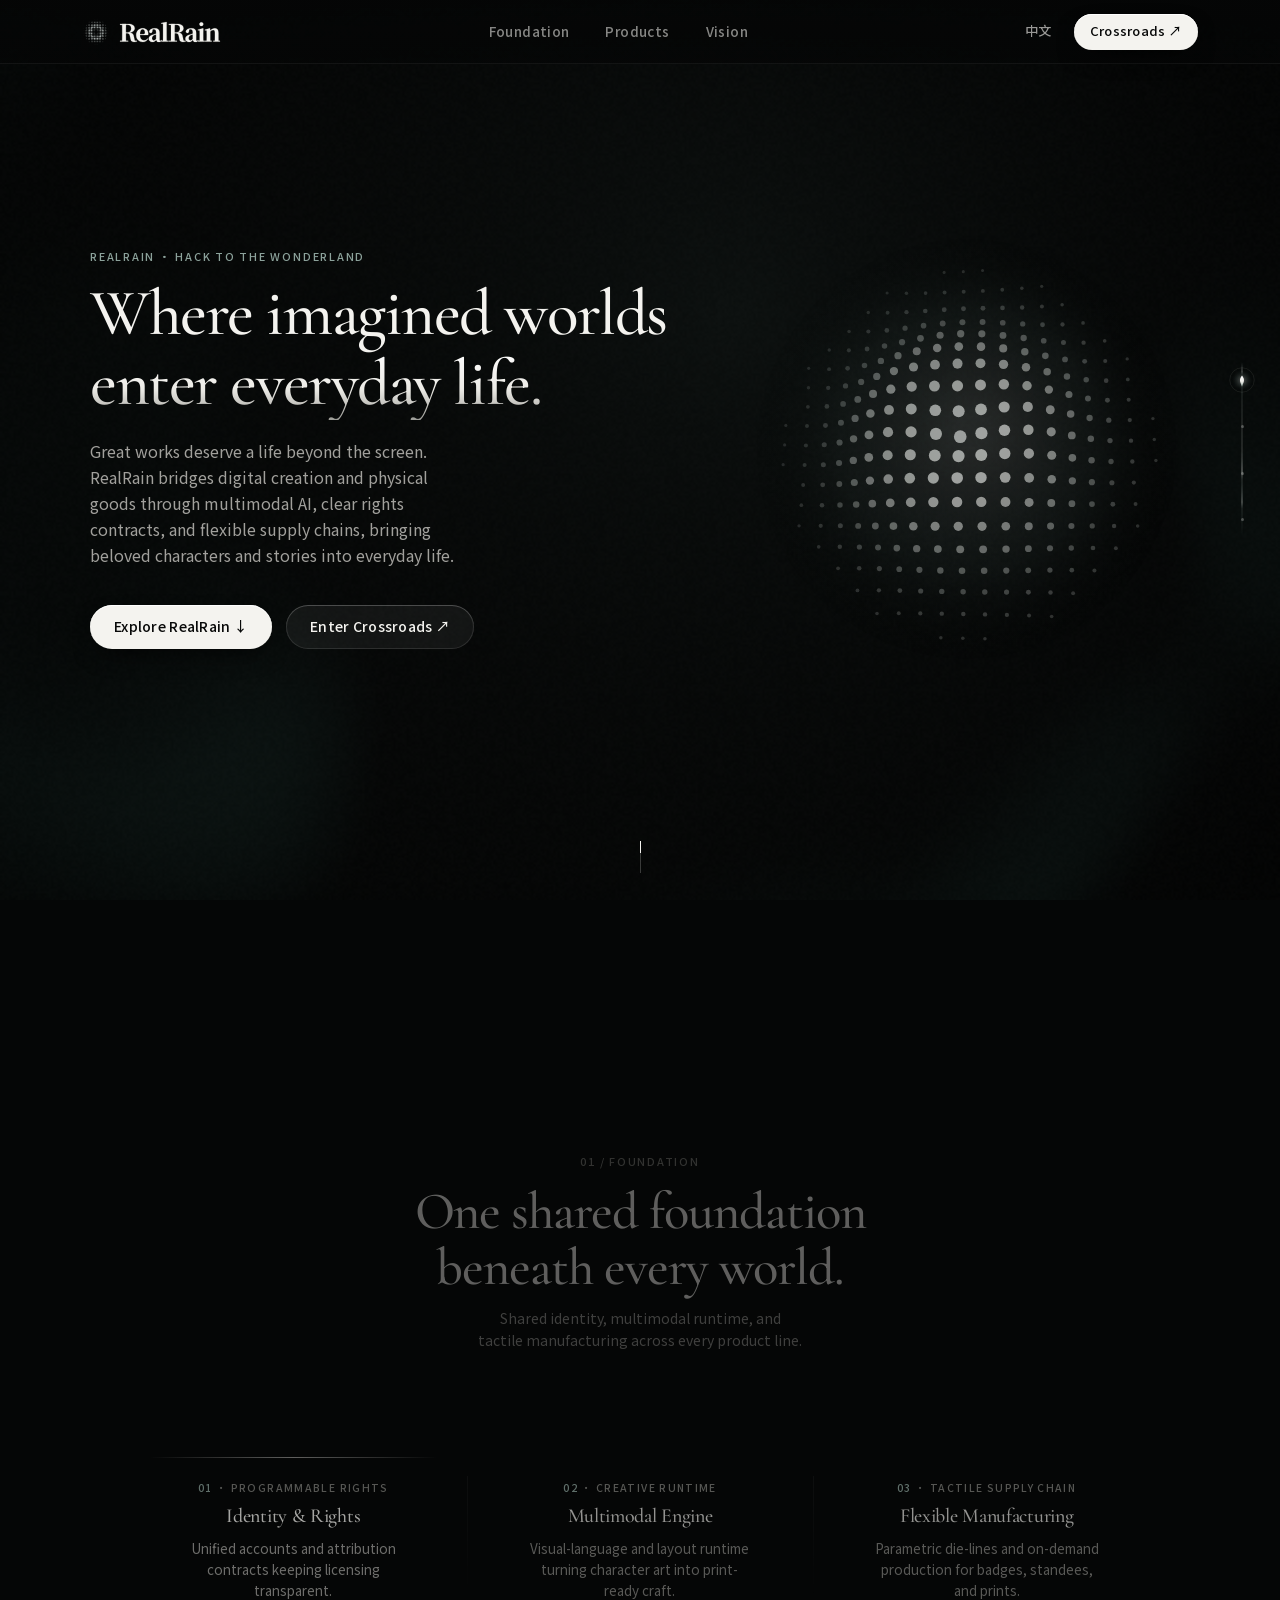
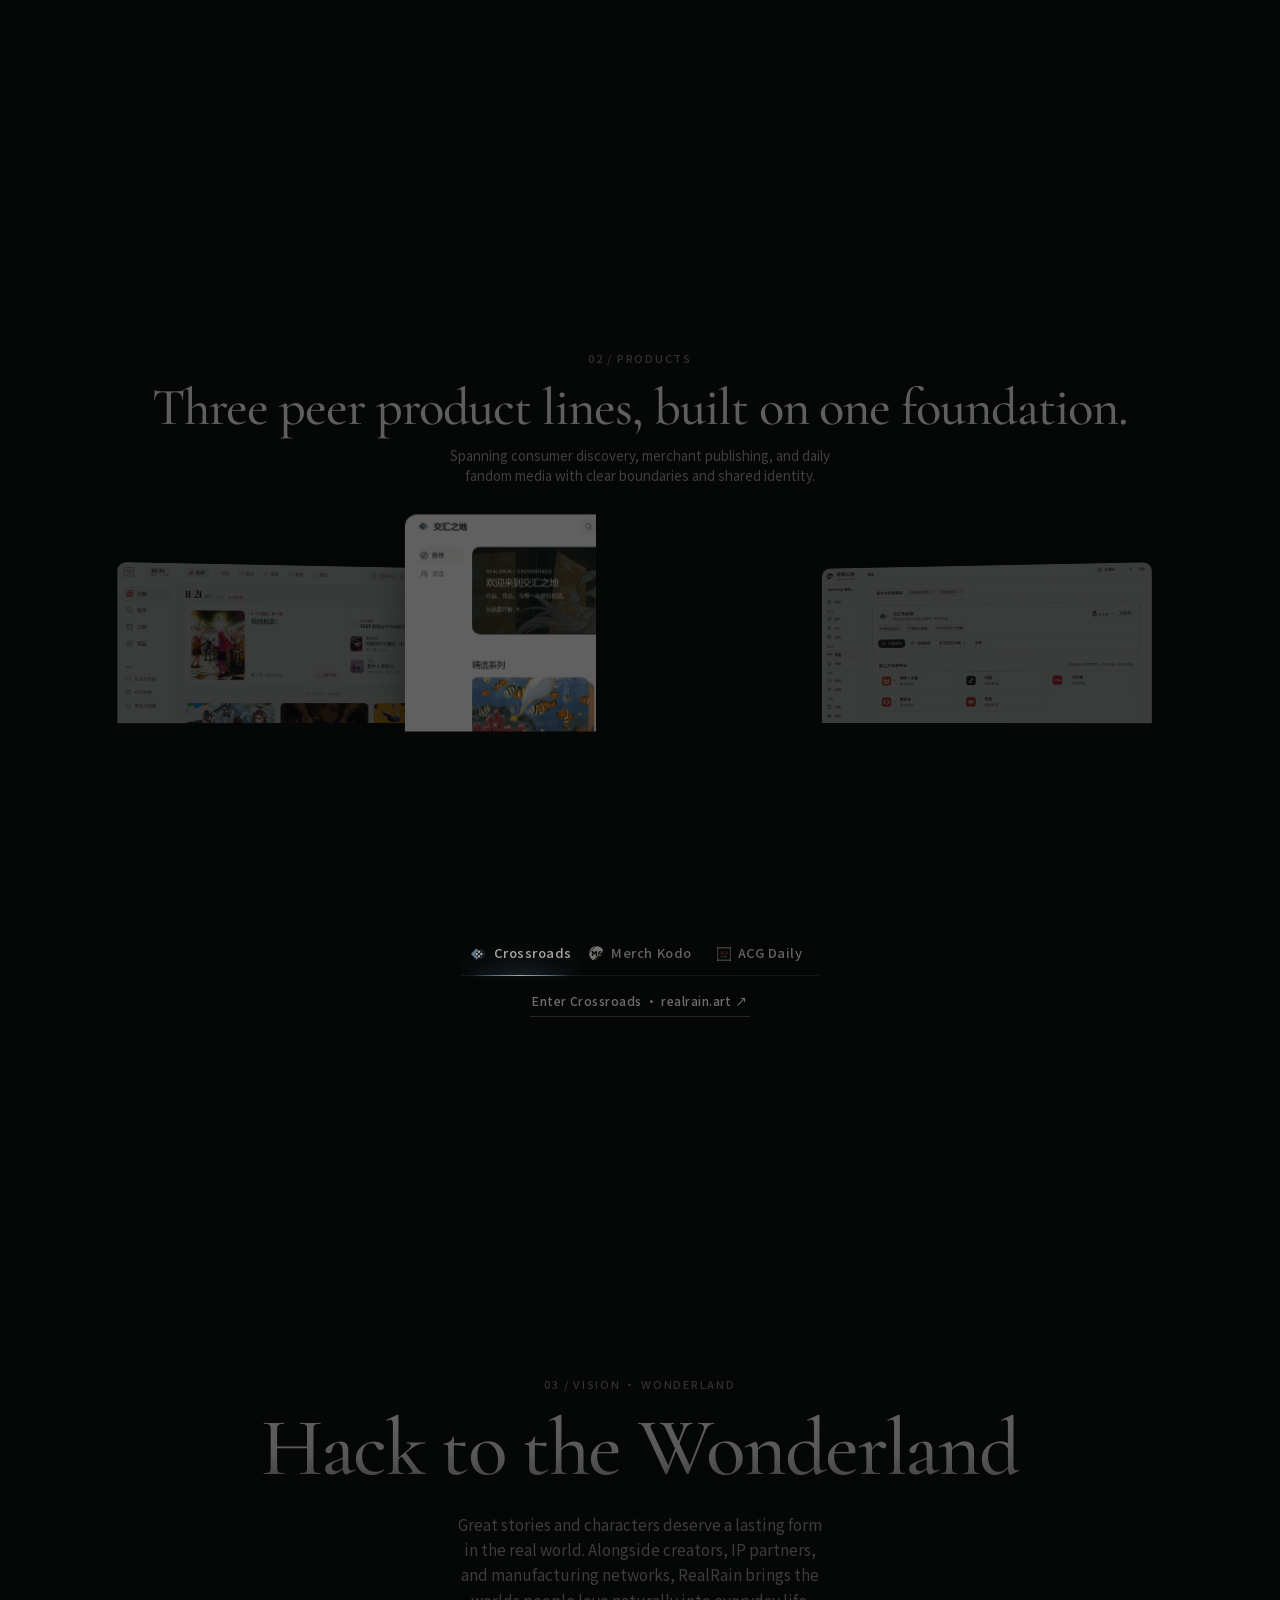
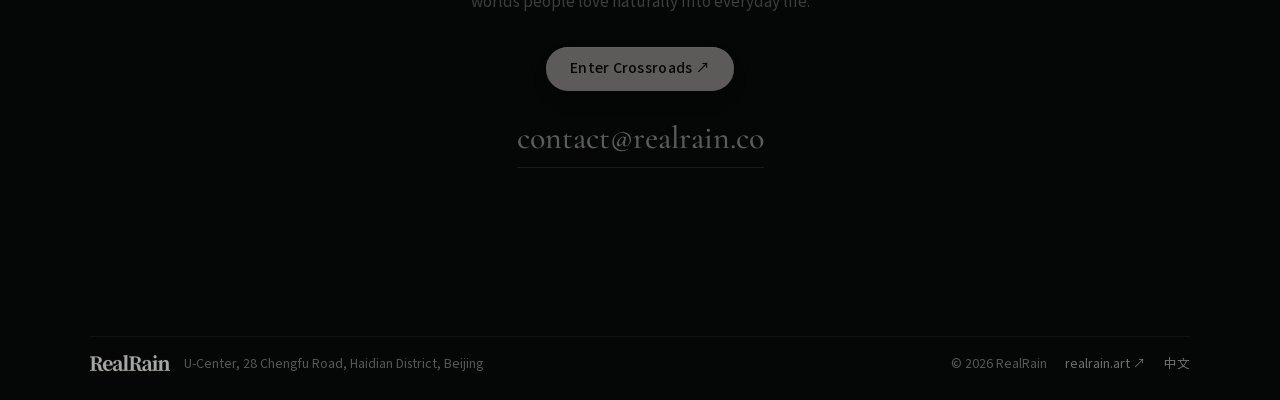
==== commit c7f20e41: "feat(seo): add robots.txt, sitemap.xml, llms.txt, 404 page, and 1+3 product JSON-LD graph" ====
--- a/index.html
+++ b/index.html
@@ -4,7 +4,7 @@
   <meta charset="utf-8" />
   <meta name="viewport" content="width=device-width, initial-scale=1, viewport-fit=cover" />
   <title>非雨 RealRain｜Hack to the Wonderland · 让想象世界，进入现实生活</title>
-  <meta name="description" content="非雨 RealRain 连接数字想象与物理现实，以多模态智能、可编程权利契约与柔性造物网络，贯通交汇之地 Crossroads、造物工房 Merch Kodo 与 ACG Daily。唯一愿景：Hack to the Wonderland。" />
+  <meta name="description" content="非雨 RealRain 搭建数字创作与实体消费之间的桥梁，以统一账户与授权契约、多模态创作引擎与柔性供应链，贯通交汇之地 Crossroads、造物工房 Merch Kodo 与 ACG Daily 三条产品主线。唯一愿景：Hack to the Wonderland。" />
   <meta name="theme-color" content="#050606" />
   <link rel="canonical" href="https://realrain.co/" />
   <link rel="alternate" hreflang="zh-Hans" href="https://realrain.co/" />
@@ -59,17 +59,70 @@
   <script type="application/ld+json">
     {
       "@context": "https://schema.org",
-      "@type": "Organization",
-      "name": "非雨 RealRain",
-      "url": "https://realrain.co/",
-      "email": "contact@realrain.co",
-      "logo": "https://realrain.co/assets/logo/realrain-favicon-celadon.png",
-      "address": {
-        "@type": "PostalAddress",
-        "streetAddress": "北京市海淀区成府路 28 号 优盛大厦",
-        "addressLocality": "北京",
-        "addressCountry": "CN"
-      }
+      "@graph": [
+        {
+          "@type": "Organization",
+          "@id": "https://realrain.co/#organization",
+          "name": "非雨 RealRain",
+          "alternateName": ["RealRain", "非雨"],
+          "slogan": "Hack to the Wonderland",
+          "description": "非雨 RealRain 搭建数字创作与实体消费之间的桥梁，贯通交汇之地 Crossroads、造物工房 Merch Kodo 与 ACG Daily 三条核心产品主线。",
+          "url": "https://realrain.co/",
+          "email": "contact@realrain.co",
+          "logo": "https://realrain.co/assets/logo/realrain-favicon-celadon.png",
+          "sameAs": [
+            "https://realrain.art/",
+            "https://github.com/ThisRainIsNotARealRain"
+          ],
+          "address": {
+            "@type": "PostalAddress",
+            "streetAddress": "北京市海淀区成府路 28 号 优盛大厦",
+            "addressLocality": "北京",
+            "addressCountry": "CN"
+          }
+        },
+        {
+          "@type": "WebSite",
+          "@id": "https://realrain.co/#website",
+          "name": "非雨 RealRain",
+          "url": "https://realrain.co/",
+          "inLanguage": ["zh-Hans", "en"],
+          "publisher": { "@id": "https://realrain.co/#organization" }
+        },
+        {
+          "@type": "WebApplication",
+          "@id": "https://realrain.art/#app",
+          "name": "交汇之地 Crossroads",
+          "alternateName": ["交汇之地", "Crossroads"],
+          "url": "https://realrain.art/",
+          "applicationCategory": "ShoppingApplication",
+          "operatingSystem": "Web, WeChat Mini-Program, Android",
+          "description": "面向用户与创作者的网页、小程序及客户端消费与共创渠道，浏览精选系列、微调定制并选购正版实体周边。",
+          "publisher": { "@id": "https://realrain.co/#organization" }
+        },
+        {
+          "@type": "WebApplication",
+          "@id": "https://kodo.realrain.art/#app",
+          "name": "造物工房 Merch Kodo",
+          "alternateName": ["造物工房", "Merch Kodo", "Rain Shop"],
+          "url": "https://kodo.realrain.art/",
+          "applicationCategory": "BusinessApplication",
+          "operatingSystem": "Web, Android",
+          "description": "面向 IP 方、原创品牌与主催的一站式商家与多渠道周边发行平台，涵盖商品开发、独立品牌建店、按需生产与多渠道履约核算。",
+          "publisher": { "@id": "https://realrain.co/#organization" }
+        },
+        {
+          "@type": "WebApplication",
+          "@id": "https://daily.realrain.art/#app",
+          "name": "ACG Daily",
+          "alternateName": ["Rain Daily"],
+          "url": "https://daily.realrain.art/",
+          "applicationCategory": "EntertainmentApplication",
+          "operatingSystem": "Web, Android",
+          "description": "聚合数万部番剧、游戏与漫画图鉴的可编程个人日报、线下漫展街区、日程日历与智能助手。",
+          "publisher": { "@id": "https://realrain.co/#organization" }
+        }
+      ]
     }
   </script>
   <!--/email_off-->
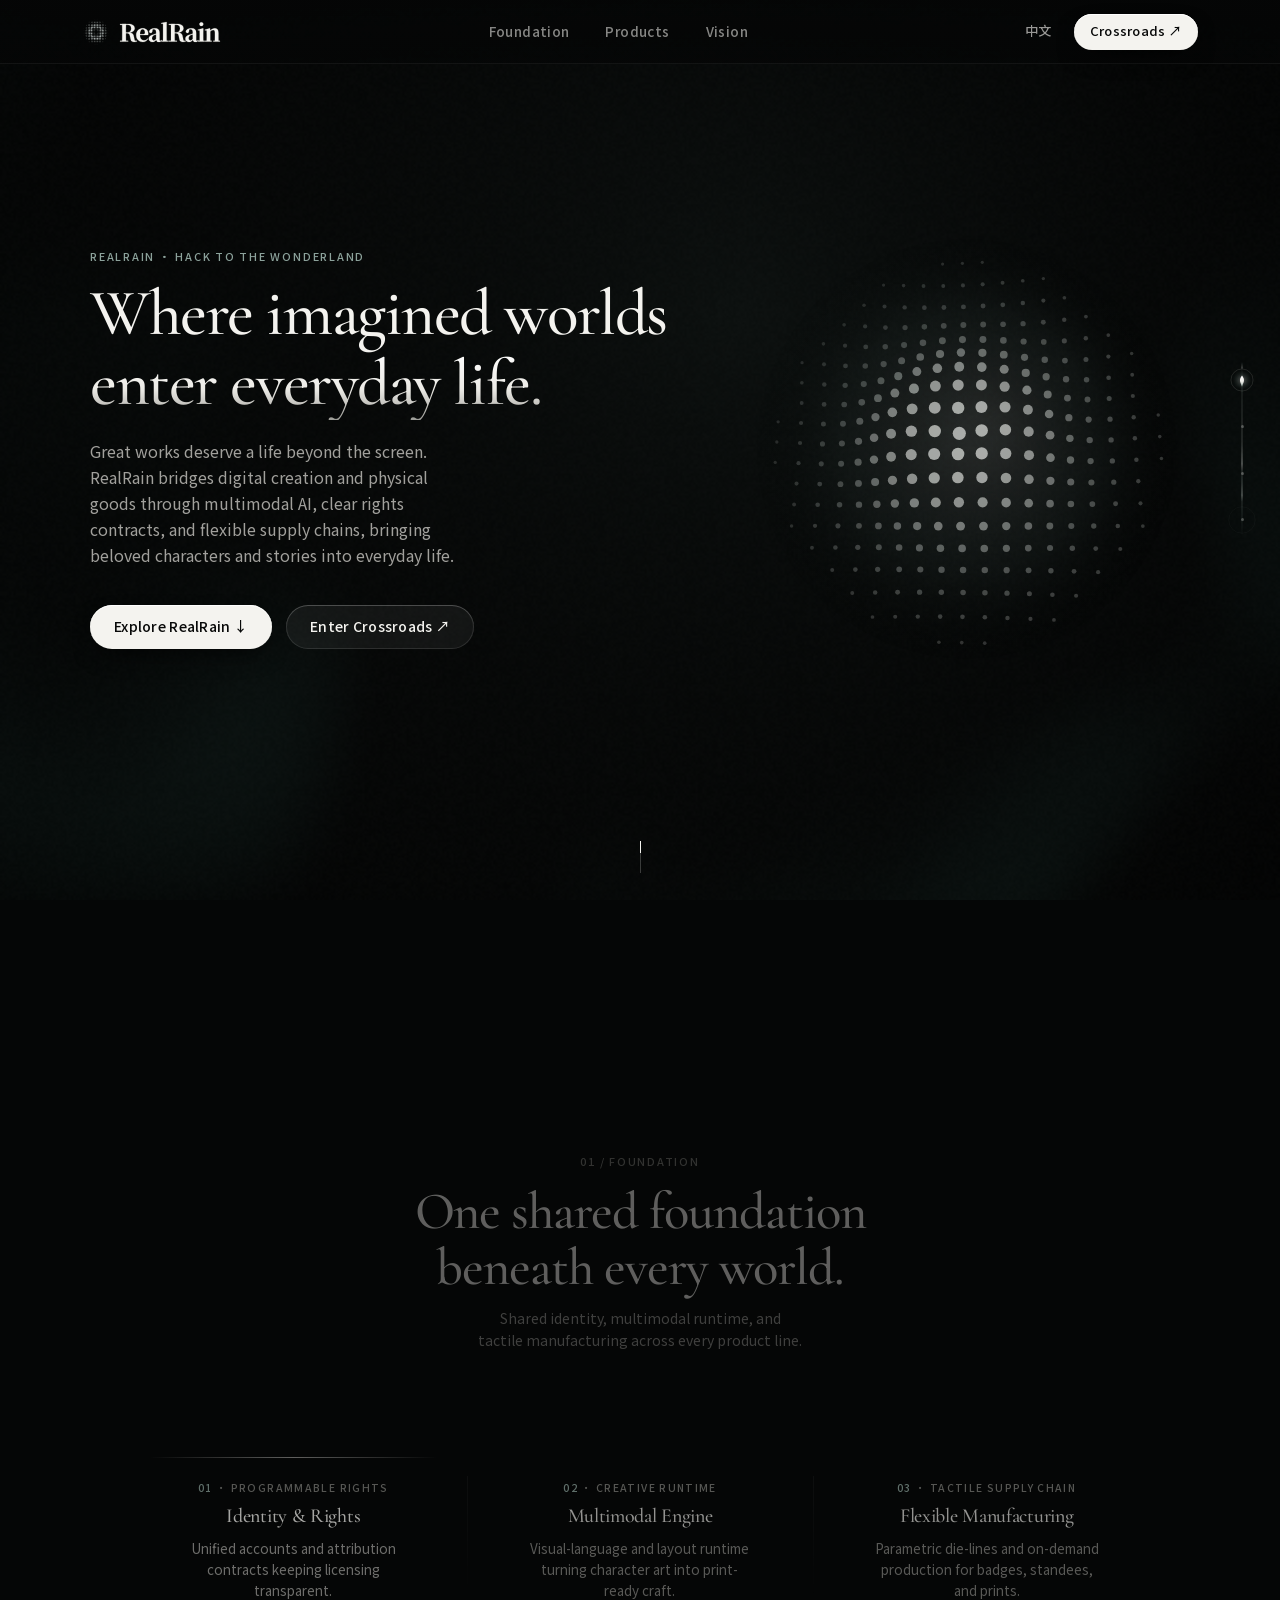
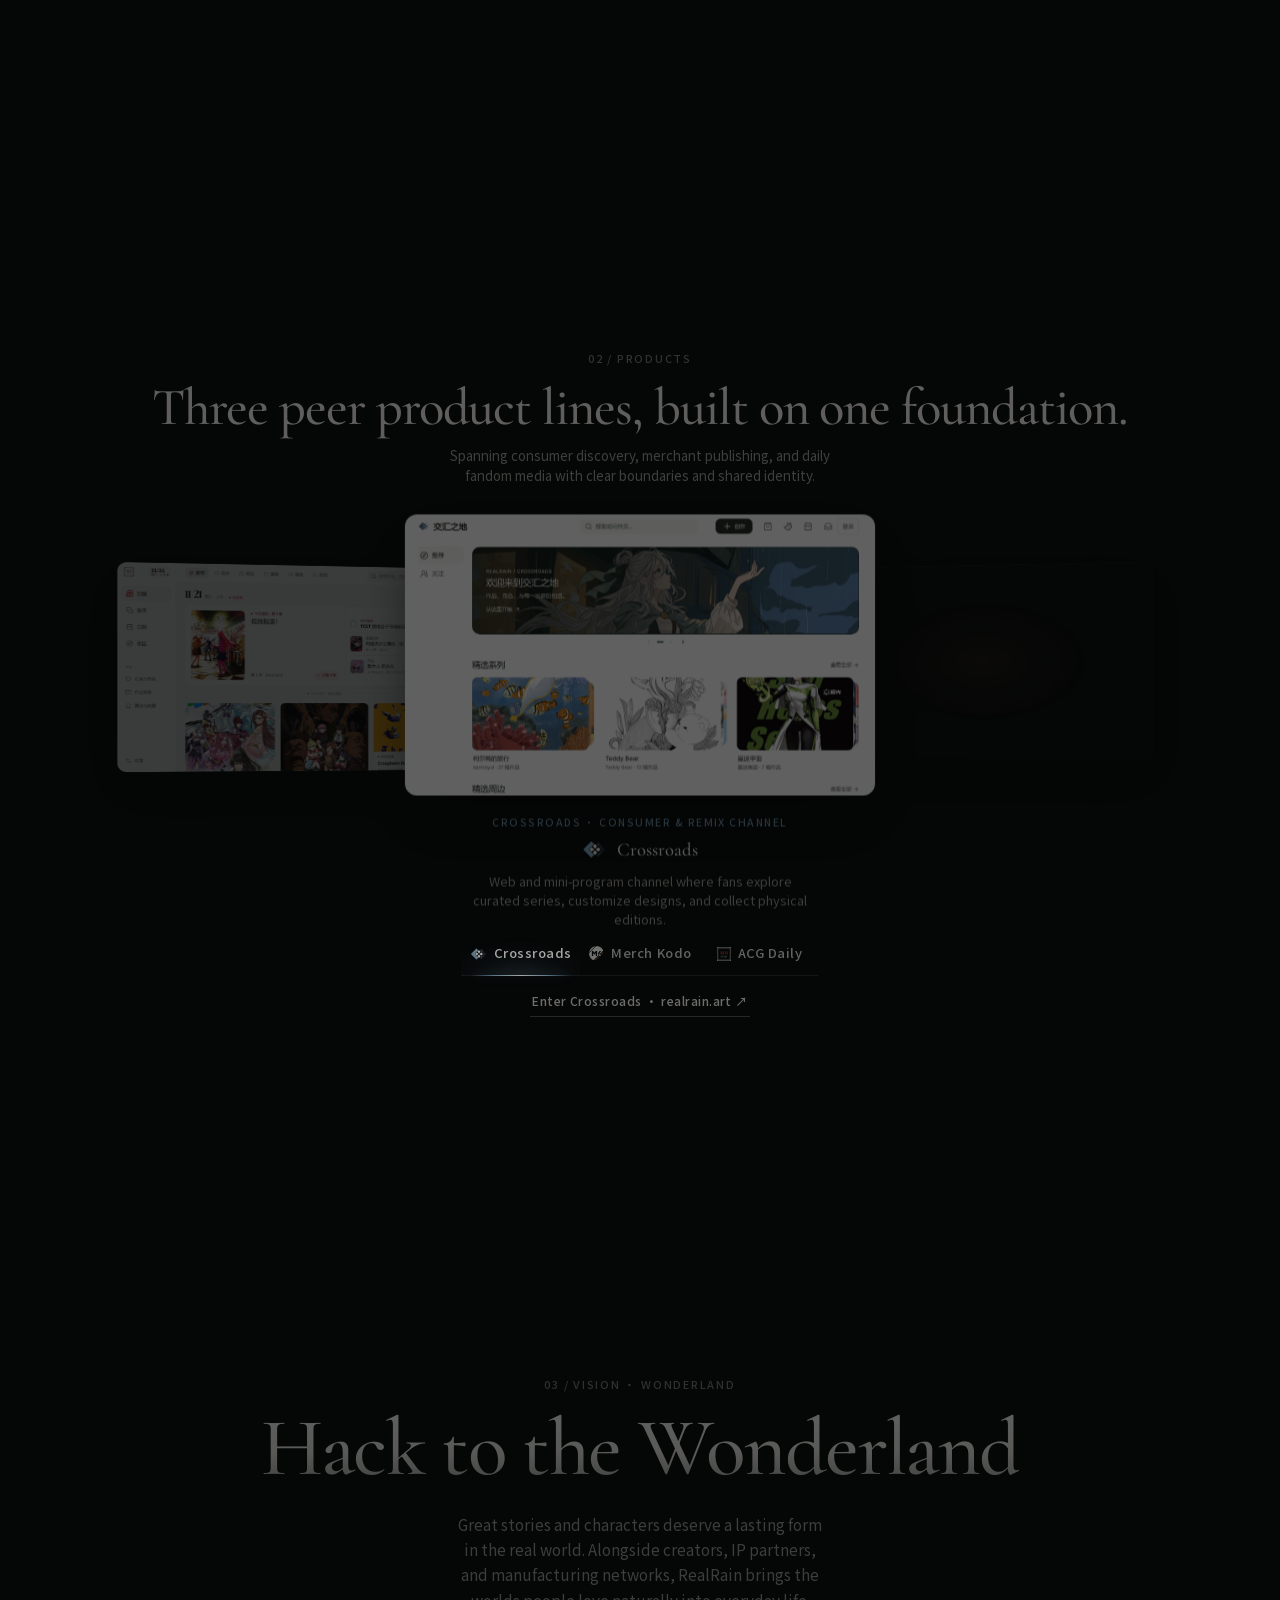
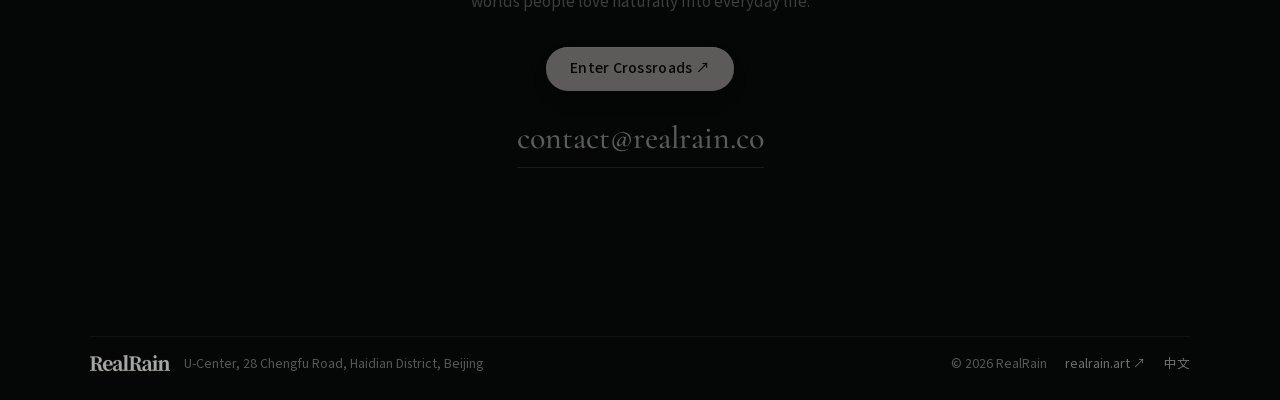
==== commit 5de08721: "chore(seo): add Google Search Console HTML verification tag" ====
--- a/index.html
+++ b/index.html
@@ -6,6 +6,7 @@
   <title>非雨 RealRain｜Hack to the Wonderland · 让想象世界，进入现实生活</title>
   <meta name="description" content="非雨 RealRain 搭建数字创作与实体消费之间的桥梁，以统一账户与授权契约、多模态创作引擎与柔性供应链，贯通交汇之地 Crossroads、造物工房 Merch Kodo 与 ACG Daily 三条产品主线。唯一愿景：Hack to the Wonderland。" />
   <meta name="theme-color" content="#050606" />
+  <meta name="google-site-verification" content="OOME1cFBIqfPWIe4tlzrmNE7grsRuY8s_axk7-4SNHc" />
   <link rel="canonical" href="https://realrain.co/" />
   <link rel="alternate" hreflang="zh-Hans" href="https://realrain.co/" />
   <link rel="alternate" hreflang="en" href="https://realrain.co/en/" />
